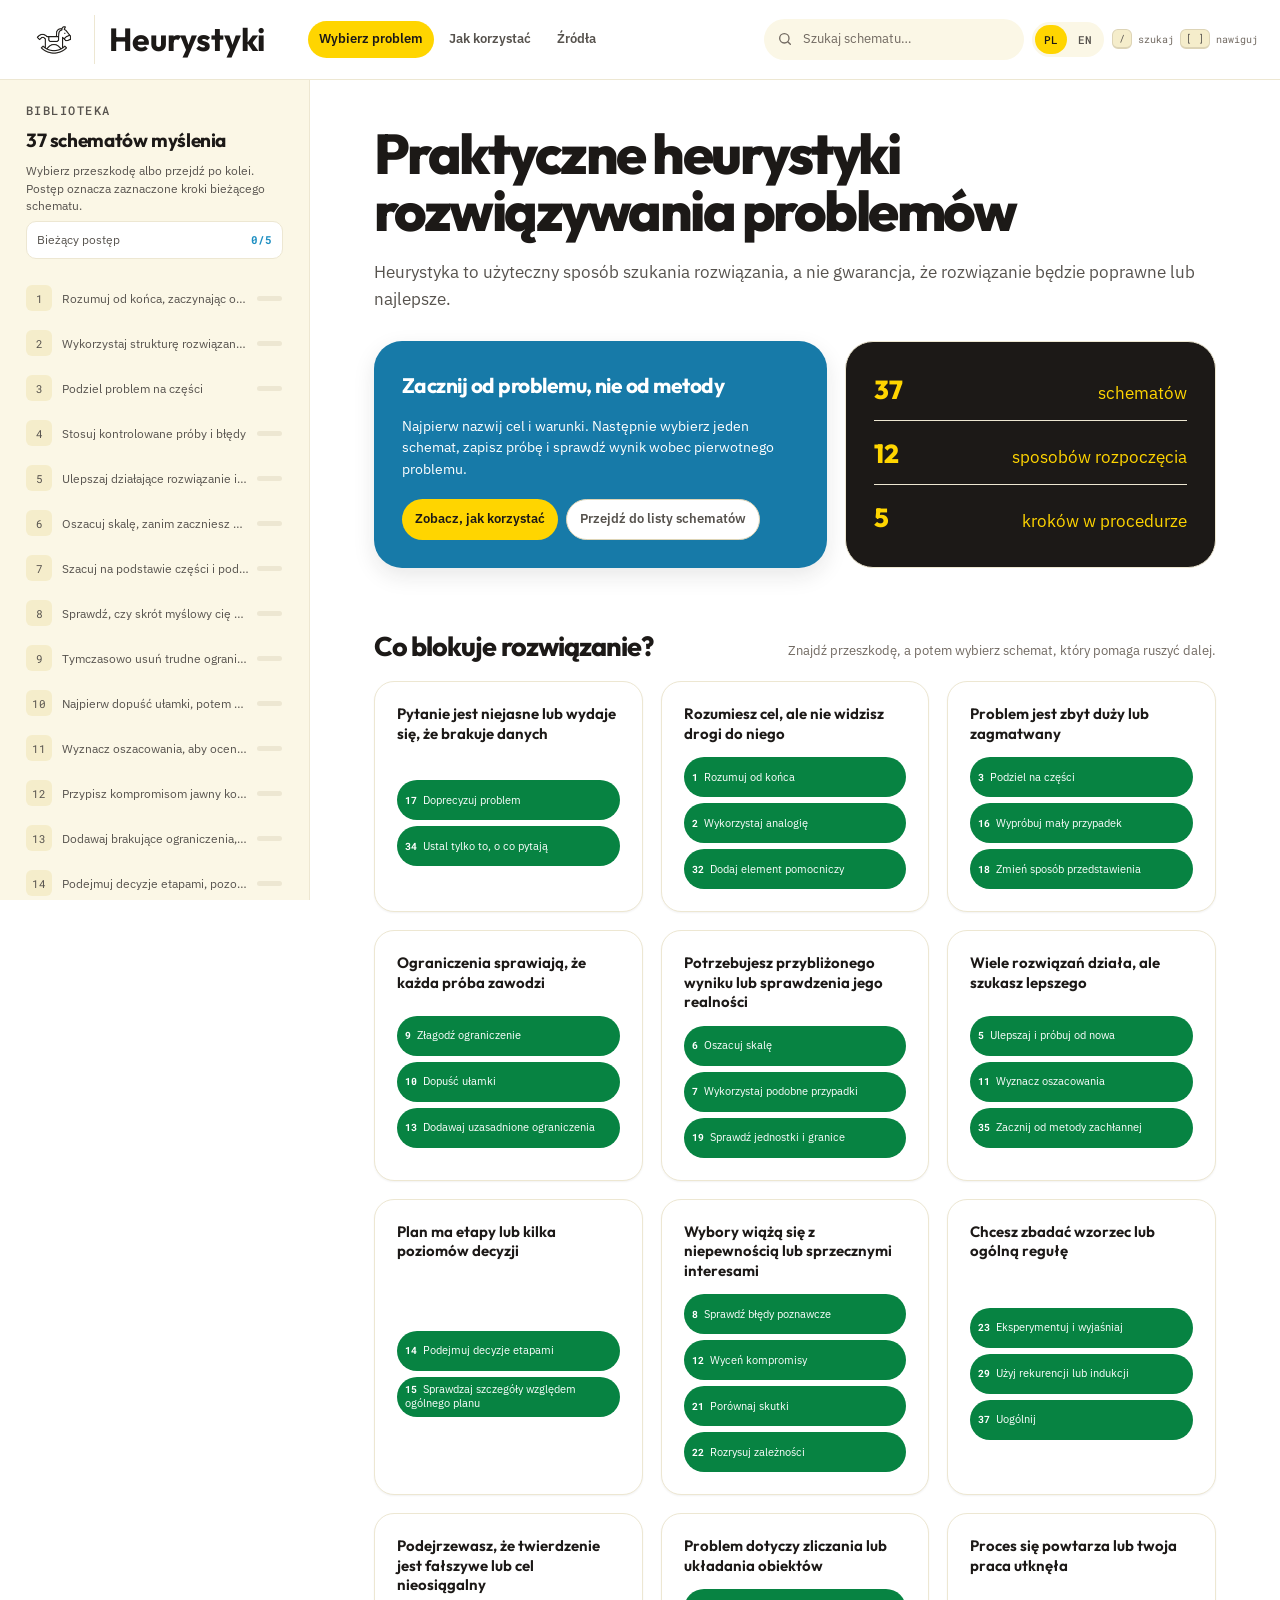
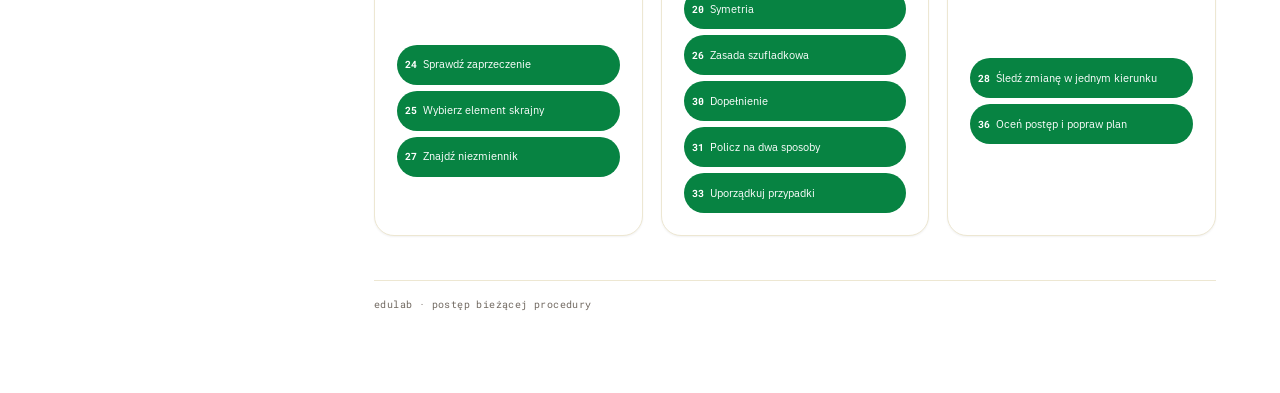
==== index.html @ 5f543a8b "style: adopt AA-contrast edulab tokens Darker chip/panel fills (--blue/green/red-soft), --green-600 " ====
<!doctype html>
<html lang="pl">
<head>
<meta charset="utf-8">
<meta name="viewport" content="width=device-width, initial-scale=1">
<meta name="description" content="Praktyczny przewodnik po heurystykach rozwiązywania problemów.">
<title>Heurystyki | edulab</title>
<style>
/* ─── Edulab tokens ─── */
@import url('https://fonts.googleapis.com/css2?family=Outfit:wght@400;500;600;700;800&family=IBM+Plex+Sans:wght@400;500;600;700&family=Roboto+Mono:wght@400;500&display=swap');
:root {
  --font-display: 'Outfit', 'IBM Plex Sans', system-ui, sans-serif;
  --font-sans: 'IBM Plex Sans', system-ui, -apple-system, sans-serif;
  --font-mono: 'Roboto Mono', ui-monospace, 'SF Mono', Menlo, monospace;
  --paper: #FFFFFF;
  --paper-2: #FBF7E6;
  --paper-3: #F5EDCB;
  --surface: #FFFFFF;
  --ink: #1C1917;
  --ink-2: #57534E;
  --ink-3: #716961;
  --line: #EDE7D2;
  --line-2: #DDD4B6;
  --yellow: #FFD500;
  --yellow-600: #F0C800;
  --yellow-soft: #FFD500;
  --yellow-ink: #1C1917;
  --blue: #1E8FC2;
  --blue-600: #177AA8;
  --blue-soft: #177AA8;
  --blue-line: #1E8FC2;
  --blue-ink: #FFFFFF;
  --green: #00A651;
  --green-600: #078342;
  --green-soft: #078342;
  --green-ink: #FFFFFF;
  --red: #E5322D;
  --red-soft: #C92823;
  --red-line: #E5322D;
  --red-ink: #FFFFFF;
  --yellow-line: #FFD500;
  --link: #1E8FC2;
  --overlay: rgba(28, 25, 23, .36);
  --shadow-sm: 0 1px 2px rgba(33, 30, 26, .06);
  --shadow-md: 0 8px 22px rgba(33, 30, 26, .10);
  --shadow-lg: 0 18px 46px rgba(33, 30, 26, .16);
  --focus-ring: 0 0 0 2px var(--paper), 0 0 0 5px var(--ink);
  --r-xs: 6px;
  --r-sm: 10px;
  --r-md: 14px;
  --r-lg: 20px;
  --r-xl: 28px;
  --r-pill: 999px;
  --header-h: 80px;
  --brand-title-size: 32px;
  --stats-label-size: 17px;
  --scheme-pill-width: max-content;
  --scheme-pill-height: auto;
  --side-w: 310px;
  --reader-text-size: 17px;
  --example-title-size: 19px;
}

/* ─── Base ─── */
*, *::before, *::after { box-sizing: border-box; }
html { min-width: 0; background: var(--paper); }
body { margin: 0; min-width: 0; min-height: 100vh; background: var(--paper); color: var(--ink); font-family: var(--font-sans); line-height: 1.55; }
button, input, textarea { font: inherit; }
button { color: inherit; }
button:focus-visible, a:focus-visible, input:focus-visible, textarea:focus-visible { outline: none; box-shadow: var(--focus-ring); }
a { color: var(--link); text-decoration-thickness: 1px; text-underline-offset: 3px; }
h1, h2, h3, h4, p { margin: 0; }
code { font-family: var(--font-mono); font-size: .9em; background: var(--paper-3); padding: .1em .32em; border-radius: var(--r-xs); }
[hidden] { display: none !important; }
.sr-only { position: absolute; width: 1px; height: 1px; padding: 0; margin: -1px; overflow: hidden; clip: rect(0,0,0,0); white-space: nowrap; border: 0; }
.kicker { color: var(--ink-3); font-family: var(--font-mono); font-size: 11px; font-weight: 500; letter-spacing: .12em; text-transform: uppercase; }
.eyebrow { color: var(--link); font-family: var(--font-mono); font-size: 11px; font-weight: 500; letter-spacing: .12em; text-transform: uppercase; }
.muted { color: var(--ink-3); }

/* ─── Header ─── */
.app-header { position: sticky; top: 0; z-index: 30; display: flex; align-items: center; gap: 16px; height: var(--header-h); padding: 0 22px; background: rgba(255, 255, 255, .85); backdrop-filter: blur(12px); -webkit-backdrop-filter: blur(12px); border-bottom: 1px solid var(--line); }
.brand { display: flex; align-items: center; min-width: 270px; }
.edu-logo { display: block; width: 64px; height: 64px; margin-right: -6px; object-fit: contain; }
.brand-app-name { margin-left: 14px; padding-left: 14px; border-left: 1px solid var(--line); color: var(--ink); font-family: var(--font-display); font-size: var(--brand-title-size); font-weight: 700; white-space: nowrap; }
.header-nav { display: flex; align-items: center; gap: 4px; }
.header-nav button, .icon-btn { border: 0; border-radius: var(--r-pill); background: transparent; color: var(--ink-2); cursor: pointer; }
.header-nav button { padding: 8px 11px; font-size: 13px; font-weight: 600; }
.header-nav button:hover { background: var(--paper-2); color: var(--ink); }
.header-nav button[aria-current="page"] { background: var(--yellow); color: var(--yellow-ink); }
.header-tools { display: flex; align-items: center; gap: 8px; margin-left: auto; min-width: 0; }
.search { display: flex; align-items: center; gap: 8px; min-width: 148px; width: min(27vw, 260px); padding: 8px 12px; background: var(--paper-2); border: 1px solid transparent; border-radius: var(--r-pill); }
.search:focus-within { border-color: var(--line-2); box-shadow: var(--focus-ring); }
.search svg { flex: none; width: 16px; height: 16px; color: var(--ink-3); }
.search input { min-width: 0; width: 100%; border: 0; outline: 0; background: transparent; color: var(--ink); font-size: 13px; }
.search input::placeholder { color: var(--ink-3); }
.lang-toggle { display: inline-flex; gap: 2px; padding: 3px; background: var(--paper-2); border-radius: var(--r-pill); }
.lang-toggle button { padding: 6px 9px; border: 0; border-radius: var(--r-pill); background: transparent; color: var(--ink-2); cursor: pointer; font-family: var(--font-mono); font-size: 11px; font-weight: 500; }
.lang-toggle button[aria-pressed="true"] { background: var(--yellow); color: var(--yellow-ink); }
.menu-btn { display: none; width: 36px; height: 36px; border: 0; border-radius: var(--r-pill); background: var(--paper-2); cursor: pointer; }
.menu-btn svg { width: 19px; height: 19px; }
.keyboard-hints { display: flex; align-items: center; gap: 6px; color: var(--ink-3); font-family: var(--font-mono); font-size: 10px; white-space: nowrap; }
.key { display: inline-grid; place-items: center; min-width: 20px; height: 20px; padding: 0 5px; background: var(--paper-3); border: 1px solid var(--line-2); border-bottom-width: 2px; border-radius: var(--r-xs); color: var(--ink-2); font-size: 10px; }

/* ─── Workspace ─── */
.workspace { display: grid; grid-template-columns: var(--side-w) minmax(0, 1fr); min-height: calc(100vh - var(--header-h)); }
.sidebar { position: sticky; top: var(--header-h); height: calc(100vh - var(--header-h)); overflow: auto; padding: 22px 16px 30px; background: var(--paper-2); border-right: 1px solid var(--line); }
.sidebar-head { display: grid; gap: 7px; padding: 0 10px 18px; }
.sidebar-head h2 { font-family: var(--font-display); font-size: 19px; font-weight: 700; letter-spacing: -.02em; }
.sidebar-head p { color: var(--ink-2); font-size: 12px; line-height: 1.42; }
.sidebar-progress { display: flex; align-items: center; justify-content: space-between; gap: 8px; padding: 9px 10px; background: var(--surface); border: 1px solid var(--line); border-radius: var(--r-sm); color: var(--ink-2); font-size: 12px; }
.sidebar-progress strong { color: var(--blue); font-family: var(--font-mono); font-size: 11px; }
.sidebar-nav { display: none; gap: 4px; margin: 0 0 17px; padding: 12px 10px; border: 1px solid var(--line); border-radius: var(--r-md); background: var(--surface); }
.sidebar-nav button { padding: 8px 9px; border: 0; border-radius: var(--r-sm); background: transparent; color: var(--ink-2); cursor: pointer; font-size: 13px; font-weight: 600; text-align: left; }
.sidebar-nav button:hover { background: var(--paper-2); color: var(--ink); }
.sidebar-nav button[aria-current="page"] { background: var(--yellow); color: var(--yellow-ink); }
.scheme-list { display: grid; gap: 3px; }
.scheme-link { display: grid; grid-template-columns: 28px minmax(0, 1fr) 26px; align-items: center; gap: 8px; width: 100%; padding: 7px 9px; border: 1px solid transparent; border-radius: var(--r-sm); background: transparent; cursor: pointer; text-align: left; }
.scheme-link:hover { background: var(--paper-3); }
.scheme-link[aria-current="true"] { background: var(--surface); border-color: var(--line-2); box-shadow: var(--shadow-sm); }
.scheme-number { display: grid; place-items: center; width: 26px; height: 26px; border-radius: var(--r-xs); background: var(--paper-3); color: var(--ink-2); font-family: var(--font-mono); font-size: 11px; }
.scheme-link[aria-current="true"] .scheme-number { background: var(--yellow); color: var(--yellow-ink); }
.scheme-name { min-width: 0; overflow: hidden; color: var(--ink-2); font-size: 12px; line-height: 1.25; text-overflow: ellipsis; white-space: nowrap; }
.scheme-link[aria-current="true"] .scheme-name { color: var(--ink); font-weight: 600; }
.scheme-meter { width: 25px; height: 5px; overflow: hidden; border-radius: var(--r-pill); background: var(--line); }
.scheme-meter i { display: block; height: 100%; border-radius: inherit; background: var(--green); }
.sidebar-empty { padding: 24px 12px; border: 1px dashed var(--line-2); border-radius: var(--r-md); color: var(--ink-3); font-size: 13px; text-align: center; }
.scrim { display: none; }

/* ─── Main panel ─── */
.main { min-width: 0; overflow: hidden; }
.main-inner { width: 100%; margin: 0; padding: 46px clamp(22px, 5vw, 68px) 80px; }
.content-intro { display: grid; gap: 20px; max-width: none; }
.content-intro h1 { font-family: var(--font-display); font-size: clamp(31px, 4.4vw, 56px); font-weight: 800; letter-spacing: -.045em; line-height: 1.01; }
.content-intro .lead { max-width: none; color: var(--ink-2); font-size: 17px; line-height: 1.58; }
.home-banner { display: grid; grid-template-columns: minmax(0, 1.1fr) minmax(250px, .9fr); gap: 18px; margin-top: 28px; }
.home-callout { display: grid; gap: 14px; padding: 28px; background: var(--blue-soft); color: var(--blue-ink); border: 0; border-radius: var(--r-xl); box-shadow: var(--shadow-md); }
.home-callout h2, .chooser-heading h2 { font-family: var(--font-display); font-size: 21px; font-weight: 700; letter-spacing: -.025em; }
.home-callout h2, .home-callout p { color: inherit; }
.home-callout p { font-size: 14px; }
.home-actions { display: flex; flex-wrap: wrap; gap: 8px; margin-top: 4px; }
.primary-btn, .secondary-btn { padding: 9px 13px; border-radius: var(--r-pill); cursor: pointer; font-size: 13px; font-weight: 600; }
.primary-btn { border: 0; background: var(--yellow); color: var(--yellow-ink); }
.secondary-btn { border: 1px solid var(--line-2); background: var(--surface); color: var(--ink-2); }
.primary-btn:hover { background: var(--yellow-600); }
.secondary-btn:hover { background: var(--paper-2); }
.home-stats { display: grid; align-content: center; gap: 13px; padding: 28px; background: var(--ink); color: var(--yellow); border: 1px solid var(--line); border-radius: var(--r-xl); }
.stat-row { display: flex; align-items: baseline; justify-content: space-between; gap: 12px; padding-bottom: 10px; border-bottom: 1px solid var(--line); }
.stat-row:last-child { padding-bottom: 0; border-bottom: 0; }
.stat-row strong { font-family: var(--font-display); font-size: 26px; font-weight: 800; }
.stat-row span { color: inherit; font-size: var(--stats-label-size); text-align: right; }
.section-block { margin-top: 64px; }
.section-head { display: flex; align-items: end; justify-content: space-between; gap: 15px; margin-bottom: 20px; }
.section-head h2 { font-family: var(--font-display); font-size: 27px; font-weight: 750; letter-spacing: -.035em; line-height: 1.1; }
.section-head p { color: var(--ink-3); font-size: 13px; }

/* ─── Chooser ─── */
.chooser-grid { display: grid; grid-template-columns: repeat(3, minmax(0, 1fr)); gap: 18px; }
.obstacle-card { display: grid; gap: 14px; min-width: 0; padding: 22px; background: var(--surface); border: 1px solid var(--line); border-radius: var(--r-lg); box-shadow: var(--shadow-sm); }
.obstacle-card:hover { border-color: var(--line-2); box-shadow: var(--shadow-md); }
.obstacle-card h3 { color: var(--ink); font-family: var(--font-display); font-size: 15px; font-weight: 650; line-height: 1.3; }
.recommendations { display: grid; grid-template-columns: minmax(0, 1fr); min-width: 0; align-content: start; gap: 6px; }
.recommendation { width: var(--scheme-pill-width); max-width: 100%; height: var(--scheme-pill-height); min-width: 0; padding: 6px 8px; border: 0; border-radius: var(--r-pill); background: var(--green-soft); color: var(--green-ink); cursor: pointer; font-size: 11px; line-height: 1.25; text-align: left; }
.chooser-grid[data-pill-sizing] .recommendation { width: max-content; max-width: none; height: auto; white-space: nowrap; }
.recommendation:hover { background: var(--green-600); color: var(--green-ink); }
.recommendation b { font-family: var(--font-mono); font-size: 10px; }

/* ─── Scheme reader ─── */
.reader-back { display: inline-flex; align-items: center; gap: 6px; padding: 0; border: 0; background: transparent; color: var(--link); cursor: pointer; font-size: 13px; font-weight: 600; }
.reader-back svg { width: 15px; height: 15px; }
.reader-header { display: grid; gap: 14px; max-width: none; margin-top: 24px; }
.reader-header h1 { font-family: var(--font-display); font-size: clamp(29px, 4vw, 47px); font-weight: 800; letter-spacing: -.045em; line-height: 1.03; }
.reader-header .description { max-width: none; color: var(--ink-2); font-size: var(--reader-text-size); line-height: 1.6; }
.scheme-example { display: grid; gap: 12px; margin-top: 24px; padding: 24px; border: 1px solid var(--line); border-radius: var(--r-lg); background: var(--paper-2); }
.scheme-example h2 { font-family: var(--font-display); font-size: var(--example-title-size); }
.scheme-example p { color: var(--ink-2); font-size: var(--reader-text-size); line-height: 1.6; }
.reader-meta { display: flex; flex-wrap: wrap; gap: 7px; margin-top: 3px; }
.meta-chip { padding: 5px 9px; border-radius: var(--r-pill); background: var(--paper-2); color: var(--ink-2); font-family: var(--font-mono); font-size: 10px; letter-spacing: .04em; }
.reader-grid { display: grid; grid-template-columns: minmax(0, 1.25fr) minmax(250px, .75fr); gap: 24px; align-items: start; margin-top: 36px; }
.card { min-width: 0; padding: 28px; background: var(--surface); border: 1px solid var(--line); border-radius: var(--r-xl); box-shadow: var(--shadow-md); }
.card-heading { display: flex; align-items: center; justify-content: space-between; gap: 12px; margin-bottom: 17px; }
.card-heading h2 { font-family: var(--font-display); font-size: 20px; font-weight: 700; letter-spacing: -.025em; }
.progress-count { color: var(--green); font-family: var(--font-mono); font-size: 11px; font-weight: 500; white-space: nowrap; }
.progress-track { height: 7px; margin: -6px 0 20px; overflow: hidden; border-radius: var(--r-pill); background: var(--paper-3); }
.progress-track i { display: block; width: 0; height: 100%; border-radius: inherit; background: var(--green); transition: width .2s ease; }
.procedure-list { display: grid; gap: 9px; margin: 0; padding: 0; list-style: none; counter-reset: procedure; }
.procedure-item { display: grid; grid-template-columns: 31px minmax(0, 1fr); gap: 9px; align-items: start; padding: 10px 11px; border-radius: var(--r-sm); background: var(--paper-2); }
.procedure-item::before { counter-increment: procedure; content: counter(procedure); display: grid; place-items: center; width: 27px; height: 27px; border-radius: var(--r-pill); background: var(--paper-3); color: var(--ink-2); font-family: var(--font-mono); font-size: 11px; }
.procedure-item:has(input:checked) { background: var(--green-soft); color: var(--green-ink); }
.procedure-item:has(input:checked)::before { background: var(--green); color: var(--green-ink); }
.step-label { display: grid; grid-template-columns: 19px minmax(0, 1fr); gap: 8px; align-items: start; color: var(--ink); font-size: 14px; line-height: 1.45; cursor: pointer; }
.procedure-item:has(input:checked) .step-label { color: inherit; }
.step-label input { width: 16px; height: 16px; margin: 2px 0 0; accent-color: var(--green); }
.reader-side { display: grid; gap: 13px; align-content: start; }
.reader-side .card { padding: 24px; }
.card-label { margin-bottom: 8px; color: var(--ink-3); font-family: var(--font-mono); font-size: 10px; font-weight: 500; letter-spacing: .13em; text-transform: uppercase; }
.side-text { color: var(--ink-2); font-size: 14px; line-height: 1.55; }
.caution { background: var(--yellow-soft); border: 0; color: var(--yellow-ink); }
.caution .card-label, .caution .side-text { color: inherit; }
.sources-text { color: var(--ink-2); font-size: 13px; line-height: 1.55; }
.notes-card { display: grid; gap: 9px; margin-top: 20px; }
.notes-card textarea { width: 100%; min-height: 124px; resize: vertical; padding: 12px 13px; border: 1px solid var(--line-2); border-radius: var(--r-sm); background: var(--paper); color: var(--ink); font-size: 14px; line-height: 1.5; }
.notes-card textarea::placeholder { color: var(--ink-3); }
.notes-footer { display: flex; align-items: center; justify-content: space-between; gap: 9px; flex-wrap: wrap; color: var(--ink-3); font-size: 11px; }
.notes-actions { display: flex; flex-wrap: wrap; gap: 7px; }
.notes-actions button { padding: 6px 9px; border: 1px solid var(--line-2); border-radius: var(--r-pill); background: var(--surface); color: var(--ink-2); cursor: pointer; font-size: 11px; font-weight: 600; }
.notes-actions button:hover { background: var(--paper-2); }

/* ─── Long-form guide and sources ─── */
.longform { max-width: none; }
.longform > h1 { font-family: var(--font-display); font-size: clamp(31px, 4.2vw, 50px); font-weight: 800; letter-spacing: -.045em; line-height: 1.04; }
.longform > .lede { max-width: none; margin-top: 16px; color: var(--ink-2); font-size: 16px; line-height: 1.6; }
.markdown-block { margin-top: 28px; }
.markdown-block h2 { margin: 42px 0 13px; font-family: var(--font-display); font-size: 28px; font-weight: 750; letter-spacing: -.035em; line-height: 1.12; }
.markdown-block h3 { margin: 25px 0 9px; color: var(--ink); font-family: var(--font-display); font-size: 19px; font-weight: 700; line-height: 1.2; }
.markdown-block p { margin: 0 0 12px; color: var(--ink-2); font-size: 15px; line-height: 1.65; }
.markdown-block ul, .markdown-block ol { margin: 8px 0 17px; padding-left: 24px; color: var(--ink-2); }
.markdown-block li { margin: 5px 0; padding-left: 3px; font-size: 15px; line-height: 1.58; }
.markdown-block strong { color: var(--ink); }
.markdown-block table { width: 100%; margin: 16px 0 22px; border-collapse: separate; border-spacing: 0; overflow: hidden; border: 1px solid var(--line); border-radius: var(--r-md); font-size: 13px; }
.markdown-block th, .markdown-block td { padding: 11px 13px; border-bottom: 1px solid var(--line); vertical-align: top; text-align: left; }
.markdown-block th { background: var(--paper-2); color: var(--ink); font-family: var(--font-display); font-size: 12px; font-weight: 700; }
.markdown-block tr:last-child td { border-bottom: 0; }
.markdown-block td { color: var(--ink-2); }
.markdown-block blockquote { margin: 18px 0; padding: 16px 20px; border: 0; border-radius: var(--r-md); background: var(--yellow-soft); color: var(--yellow-ink); }
.markdown-block blockquote p, .markdown-block blockquote strong { color: inherit; }
.source-review { padding-bottom: 12px; }
.source-review > h3 { scroll-margin-top: calc(var(--header-h) + 18px); padding-top: 8px; }
.source-review .source-anchor { display: block; height: 0; scroll-margin-top: calc(var(--header-h) + 18px); }
.verification { margin-top: 40px; padding: 18px; background: var(--paper-2); border: 1px solid var(--line); border-radius: var(--r-lg); }
.verification summary { cursor: pointer; color: var(--ink); font-family: var(--font-display); font-weight: 700; }
.verification-results { display: grid; gap: 7px; margin-top: 14px; }
.verification-results li { display: flex; gap: 8px; color: var(--ink-2); font-size: 12px; line-height: 1.4; }
.verification-results .pass { color: var(--green); }
.verification-results .fail { color: var(--red); }
.verify-btn { margin-top: 13px; padding: 7px 11px; border: 1px solid var(--line-2); border-radius: var(--r-pill); background: var(--surface); cursor: pointer; font-size: 12px; font-weight: 600; }
.storage-warning { margin: 12px 0 0; padding: 12px 14px; border: 0; border-radius: var(--r-md); background: var(--red-soft); color: var(--red-ink); font-size: 12px; line-height: 1.45; }
.footer-note { margin-top: 44px; padding-top: 16px; border-top: 1px solid var(--line); color: var(--ink-3); font-family: var(--font-mono); font-size: 10px; letter-spacing: .04em; }

/* ─── Responsive ─── */
@media (max-width: 1100px) {
  .keyboard-hints { display: none; }
  .chooser-grid { grid-template-columns: repeat(2, minmax(0, 1fr)); }
  .header-nav button { padding-inline: 8px; }
  .home-banner, .reader-grid { grid-template-columns: 1fr; }
  .reader-side { grid-template-columns: repeat(3, minmax(0, 1fr)); }
}
@media (max-width: 900px) {
  .header-nav { display: none; }
  .menu-btn { display: grid; place-items: center; }
  .workspace { display: block; }
  .sidebar { position: fixed; inset: var(--header-h) auto 0 0; z-index: 25; width: min(88vw, var(--side-w)); height: auto; transform: translateX(-105%); transition: transform .2s ease; box-shadow: var(--shadow-lg); }
  body[data-menu="open"] .sidebar { transform: translateX(0); }
  body[data-menu="open"] .scrim { display: block; position: fixed; inset: var(--header-h) 0 0; z-index: 20; background: var(--overlay); }
  .main-inner { padding-top: 32px; }
  .sidebar-nav { display: grid; }
}
@media (max-width: 768px) {
  .app-header { gap: 8px; padding: 0 12px; }
  :root { --header-h: 64px; }
  .brand { min-width: auto; }
  .edu-logo { width: 48px; height: 48px; }
  .brand-app-name { display: none; }
  .header-tools { gap: 5px; }
  .search { min-width: 0; width: min(42vw, 210px); padding: 7px 9px; }
  .search input { font-size: 12px; }
  .lang-toggle button { padding-inline: 7px; }
  .main-inner { padding: 28px 16px 60px; }
  .home-banner, .chooser-grid { grid-template-columns: 1fr; }
  .section-block { margin-top: 38px; }
  .section-head { display: grid; gap: 5px; }
  .content-intro h1, .reader-header h1, .longform > h1 { font-size: clamp(30px, 10vw, 42px); }
  .reader-side { grid-template-columns: 1fr; }
  .card { padding: 17px; }
  .markdown-block table { display: block; overflow-x: auto; }
  .markdown-block th, .markdown-block td { min-width: 180px; }
}
@media print {
  .app-header, .sidebar, .scrim, .notes-card, .verification { display: none !important; }
  .workspace { display: block; }
  .main-inner { width: 100%; padding: 0; }
}
@media (prefers-reduced-motion: reduce) {
  *, *::before, *::after {
    animation-duration: .001ms !important;
    animation-iteration-count: 1 !important;
    scroll-behavior: auto !important;
    transition-duration: .001ms !important;
  }
}
</style>
</head>
<body data-menu="closed">
<header class="app-header">
  <button class="menu-btn" id="menuBtn" aria-label="Otwórz menu" aria-expanded="false">
    <svg viewBox="0 0 24 24" fill="none" stroke="currentColor" stroke-width="2" stroke-linecap="round" aria-hidden="true"><path d="M4 7h16M4 12h16M4 17h16"></path></svg>
  </button>
  <div class="brand" aria-label="edulab">
    <img class="edu-logo" alt="edulab" src="[data-uri]">
    <span class="brand-app-name" data-ui="brandTitle">Heurystyki</span>
  </div>
  <nav class="header-nav" aria-label="Główna nawigacja" data-aria-label="headerNavLabel">
    <button id="homeBtn" type="button" data-nav="home" data-ui="navHome">Wybierz problem</button>
    <button id="guideBtn" type="button" data-nav="guide" data-ui="navGuide">Jak korzystać</button>
    <button id="sourcesBtn" type="button" data-nav="sources" data-ui="navSources">Źródła</button>
  </nav>
  <div class="header-tools">
    <label class="search" for="search" aria-label="Szukaj schematu" data-aria-label="searchLabel">
      <svg viewBox="0 0 24 24" fill="none" stroke="currentColor" stroke-width="2" stroke-linecap="round" aria-hidden="true"><circle cx="11" cy="11" r="7"></circle><path d="m20 20-3.5-3.5"></path></svg>
      <input id="search" type="search" autocomplete="off" spellcheck="false" data-ui-placeholder="searchPlaceholder" placeholder="Szukaj schematu…" aria-label="Szukaj schematu" data-aria-label="searchLabel">
    </label>
    <div class="lang-toggle" aria-label="Język" data-aria-label="languageLabel">
      <button type="button" data-lang-choice="pl" aria-pressed="true">PL</button>
      <button type="button" data-lang-choice="en" aria-pressed="false">EN</button>
    </div>
    <div class="keyboard-hints" aria-label="Skróty klawiaturowe" data-aria-label="keyboardLabel"><span class="key">/</span><span data-ui="hintSearch">szukaj</span><span class="key">[ ]</span><span data-ui="hintMove">nawiguj</span></div>
  </div>
</header>
<div class="workspace">
  <aside class="sidebar" id="sidebar" aria-label="Lista schematów" data-aria-label="sidebarLabel">
    <div class="sidebar-head">
      <p class="kicker" data-ui="sidebarKicker">Biblioteka</p>
      <h2 data-ui="sidebarTitle">37 schematów myślenia</h2>
      <p data-ui="sidebarText">Wybierz przeszkodę albo przejdź po kolei. Postęp oznacza zaznaczone kroki bieżącego schematu.</p>
      <div class="sidebar-progress"><span data-ui="sidebarProgressLabel">Bieżący postęp</span><strong id="sidebarProgress">0/5</strong></div>
      <div id="storageWarning" class="storage-warning" hidden role="status" data-ui="storageWarning">Zapisywanie jest niedostępne. Notatki i kroki pozostaną tylko w tej karcie.</div>
    </div>
    <nav class="sidebar-nav" aria-label="Widoki" data-aria-label="viewsLabel">
      <button type="button" data-nav="home" data-ui="navHome">Wybierz problem</button>
      <button type="button" data-nav="guide" data-ui="navGuide">Jak korzystać</button>
      <button type="button" data-nav="sources" data-ui="navSources">Źródła</button>
    </nav>
    <nav id="schemeList" class="scheme-list" aria-label="Schematy" data-aria-label="schemeListLabel"></nav>
    <p id="sidebarEmpty" class="sidebar-empty" hidden data-ui="searchEmpty">Brak schematów dla tego wyszukiwania.</p>
  </aside>
  <div class="scrim" id="scrim" aria-hidden="true"></div>
  <main id="main" class="main" data-view="home" data-scheme="" data-lang="pl" data-completed="0">
    <div id="mainInner" class="main-inner"></div>
  </main>
</div>
<div id="live" class="sr-only" aria-live="polite" aria-atomic="true"></div>
<script id="guide-data" type="application/json">{"en":"# Practical problem solving heuristics\n\nA heuristic is a useful way to look for a solution, not a guarantee that the solution is correct or best. This guide collects reusable schemes from the non-HTML documents in this folder. Each scheme explains when to use it and what to do next.\n\nThe procedures are plain-language adaptations, not quotations. Examples outside mathematics illustrate how a scheme might transfer; they are not claims that the sources tested it in those settings. Similar ideas are combined rather than repeated. Short source codes point to the document review at the end.\n\nThe expanded explanations are written for readers aged about 13–16. Each scheme includes an illustrative example created for this guide, not a quotation or a case study attributed to the source documents.\n\n## How to use this guide\n\nWrite down what you are trying to achieve, what you know, and which conditions a valid answer must satisfy. Choose one scheme that matches your obstacle. Record what you try and what it teaches you. Check the result against the original problem before accepting it.\n\nUse the schemes as a menu, not a checklist to complete in order. You may need to return to the framing, switch methods, or combine two approaches. A heuristic helps you discover an answer; a proof, an appropriate test, or a feasibility check establishes what you can claim about it.\n\n### Quick chooser\n\n| Your obstacle | Start with |\n|---|---|\n| The question is vague or seems to lack information | 17: Clarify the problem; 34: Find only what is asked |\n| You understand the goal but cannot see a route | 1: Work backward; 2: Analogy; 32: Add an intermediate object |\n| The problem is too large or tangled | 3: Break into parts; 16: Try a small instance; 18: Change representation |\n| Constraints make every attempt fail | 9: Relax a constraint; 10: Allow fractions; 13: Add justified restrictions |\n| You need a rough answer or a reality check | 6: Estimate the scale; 7: Use comparable cases; 19: Check units and limits |\n| Many answers work, but you want a better one | 5: Improve and restart; 11: Use bounds; 35: Try a greedy first pass |\n| The plan has stages or several decision levels | 14: Commit in stages; 15: Check the details against the big plan |\n| Options involve uncertainty or conflicting interests | 8: Check biases; 12: Price trade-offs; 21: Compare outcomes; 22: Map interactions |\n| You need to explore a pattern or general rule | 23: Experiment and explain; 29: Recurrence or induction; 37: Generalize |\n| You suspect a claim or target is impossible | 24: Test the opposite; 25: Use an extreme element; 27: Find an invariant |\n| The problem involves counting or arrangements | 20: Symmetry; 26: Pigeonholes; 30: Complement; 31: Count twice; 33: Systematic cases |\n| A process repeats, or your own work has stalled | 28: Track one-way change; 36: Review progress and revise the plan |\n\n## Schemes\n\n### 1. Work backward from the goal\n\n**Description:** Working backward starts with the exact result you want and asks which condition would make the previous moment possible. Continue toward something you already know or can do, then read the chain forward. A distant goal becomes smaller requirements and may reveal a missing step. This searches for a route, not a proof. A necessary condition must be present, but may still be insufficient, so check every forward link.\n\n**Example:** You must submit a science poster Friday. Uploading requires an exported file; that requires text and images to fit; layout requires a draft and sources; submission requires teacher feedback. Your first list had no feedback time, so schedule draft Tuesday, layout Wednesday, feedback Thursday, upload Friday. The backward chain exposed the gap; checking forward keeps a draft from being mistaken for the finished poster.\n\n**Useful for:** Planning, finding missing prerequisites, solving equations, and constructing proofs.\n\n**Procedure:**\n1. Describe the finished result precisely.\n2. Ask, \"What would be enough to make this happen?\"\n3. Repeat that question for each new requirement until you reach something already known or achievable.\n4. Reverse the chain and carry out the steps from the actual starting point.\n5. Check every forward step. A condition that is necessary for success may not be enough to produce it.\n\n**Watch out:** Backward reasoning can suggest a route without proving that the route works.\n\n**Sources:** [S1](#s1); [S4](#s4), section 2.2, the penultimate-step strategy, p. 27.\n\n### 2. Reuse the structure of a solved problem\n\n**Description:** An analogy is a comparison between situations that share important relationships. Instead of matching topics or copying an answer, identify what depends on what, what is limited, and what counts as success. Map those roles from a solved problem to the new one, then test differences that could break the match. The method can suggest a useful route when the subject feels unfamiliar, but surface resemblance alone is weak evidence. The relationships matter, not the decoration.\n\n**Example:** A board-game level requires keys before doors open. Use that structure to plan a group presentation: keys become sources, doors slides, and the final gate rehearsal. Several people can gather sources at once, so adjust the analogy instead of copying game moves. The map shows that a missing source blocks a slide, while parallel research saves time. The dependency pattern helped; the game’s theme did not.\n\n**Useful for:** Unfamiliar problems, design, troubleshooting, and learning a new subject.\n\n**Procedure:**\n1. List the main objects, relationships, constraints, and goal in the current problem.\n2. Find a solved problem with a similar structure.\n3. Map each important part of that problem to a part of this one.\n4. Adapt its solution method.\n5. Identify differences that could break the analogy and test them first.\n\n**Watch out:** Similar appearance is weak evidence. The relationships that made the earlier solution work must also apply here.\n\n**Sources:** [S1](#s1).\n\n### 3. Break the problem into parts\n\n**Description:** Break a large problem into smaller tasks with clear outputs, then combine those outputs and check the connections. Mark dependencies, meaning tasks that cannot start until another result exists. This reduces overload and makes work shareable, but it does not stop parts affecting one another: good pieces can clash when joined. The final check must still test the original goal and all constraints.\n\n**Example:** Planning a class film night feels like one huge job. Split it into permission and room, film choice, snacks, timing, and publicity. Permission comes before booking, and the film length sets the finish time. Two students choose snacks separately, but their lists exceed the budget, so the class combines them and removes one item. Dividing the work makes ownership clear; reconnecting the pieces catches the budget and timing conflicts.\n\n**Useful for:** Projects, complex calculations, system design, and multi-stage investigations.\n\n**Procedure:**\n1. Separate the problem into parts with clear outputs.\n2. Mark which parts depend on other parts.\n3. Solve an independent part or an important prerequisite first.\n4. Combine the partial results, including the work needed to connect them.\n5. Test the whole result against the original goal and constraints.\n\n**Watch out:** The parts may interact. Several good local solutions do not automatically make a good overall solution.\n\n**Sources:** [S1](#s1).\n\n### 4. Use controlled trial and error\n\n**Description:** Controlled trial and error means each attempt is a small experiment: choose a plausible candidate, predict an outcome, test it safely, and record what the result teaches you. Change one relevant feature when possible, so you can connect cause and effect. A failed attempt is useful when it rules out an option; repeating random guesses is not. Use this only where the cost and risk are limited.\n\n**Example:** Your team predicts that folded strips will strengthen a paper bridge. Build the same 20-centimeter bridge with three strips, then five, changing only their number. Add identical books one by one until each version collapses: three strips hold four books, while five hold eight. Capacity is the measured outcome, not a guess. The second test supports using more strips, but it does not prove that every bridge needs five.\n\n**Useful for:** Troubleshooting, prototypes, and small searches where tests are cheap and safe.\n\n**Procedure:**\n1. Define a clear test for success.\n2. Choose a plausible candidate and predict what should happen.\n3. Test it with limited cost and risk.\n4. Record what worked, what failed, and what the failure rules out.\n5. Change one relevant feature when possible, then test again. Stop repeating attempts that teach you nothing.\n\n**Watch out:** Unrecorded changes make it hard to know what caused an improvement. Do not experiment on an irreversible or dangerous system without safeguards.\n\n**Sources:** [S1](#s1).\n\n### 5. Improve a workable solution and escape dead ends\n\n**Description:** Start with any solution that meets the hard requirements, then improve it through nearby changes, such as swapping two items. Keep changes that improve the chosen score. If small changes stop helping, you may be at a local optimum, meaning nothing nearby is better, so save the best version and restart or make a larger change. This search can find a better answer without proving it is the best possible one.\n\n**Example:** Your group has a valid study schedule for five subjects, but three tests land on one evening. Swapping two blocks improves the score by giving each test review time. After three swaps, nearby versions are worse. Save it and rebuild from another subject order. The second plan spreads review sessions around the fixed tests; deadlines and subjects stay fixed. One score prevents choosing a prettier but weaker plan.\n\n**Useful for:** Schedules, layouts, routes, resource allocation, and designs with many possible answers.\n\n**Procedure:**\n1. Define what makes one valid solution better than another.\n2. Build a feasible starting solution.\n3. Try nearby changes and keep useful improvements.\n4. When progress stops, keep a copy of the best solution and try a restart or a larger change.\n5. Compare the best candidates using the same criteria and stop at a stated time or quality limit.\n\n**Watch out:** Being better than all nearby alternatives does not mean being best overall. Preserve hard constraints while searching.\n\n**Sources:** [S1](#s1), \"Improvement heuristics\" and \"Meta-heuristic methods\"; [S3](#s3), sections 7.2 and 8.2. This is a manual adaptation, not a full specification of those algorithms.\n\n### 6. Estimate the scale before calculating precisely\n\n**Description:** An order-of-magnitude estimate asks roughly how large a result is before you spend time on exact arithmetic. Round uncertain inputs, keep units, state assumptions, and use a low and high case to create a range. This catches a misplaced zero or an unrealistic plan early. It is a reality check, not an exact answer, guarantee, or fixed price; use a rigorous calculation when the decision needs one.\n\n**Example:** Your class wants to raise 100 euros by selling snacks. A quick estimate uses 20 students, 3 items each, and 2 euros per item: 20 × 3 × 2 = 120 euros. If some sell only 2 and others sell 4, a rough range is 80 to 160 euros. The range shows the target is plausible, while exact costs and unsold snacks still need checking.\n\n**Useful for:** Early planning, quick feasibility checks, and catching implausible calculations.\n\n**Procedure:**\n1. State the quantity and its unit.\n2. Break it into quantities that are easier to estimate.\n3. Choose rounded values and write down the assumptions behind them.\n4. Combine the values, checking that the units make sense.\n5. Change uncertain inputs to plausible low and high values. Report an approximate range rather than invented precision.\n\n**Watch out:** An estimate is not an exact result, a guarantee, or a fixed-price commitment. Use a more rigorous method when the decision requires one.\n\n**Sources:** [S1](#s1), \"What is Estimation?\" and \"Improving Estimation Accuracy.\"\n\n### 7. Estimate from parts and comparable cases\n\n**Description:** Estimate a task in two ways. First split it into non-overlapping pieces and use a comparable rate, such as minutes per edited clip. Add shared work like coordination and uploading. Then compare the total with a similar whole task. A mismatch is a clue to investigate, not an error to hide. Remember that effort, the amount of work, differs from elapsed time, the calendar time from start to finish, when people work in parallel.\n\n**Example:** A class podcast has four interviews. Earlier edits averaged 15 minutes each, so editing is about 4 × 15 = 60 minutes. Add 30 minutes for the shared introduction and upload: 90 minutes of effort. Two students can edit in parallel, so elapsed time may be closer to 60 minutes. If the last whole podcast took 2 hours, compare the difference and update the rate after this episode.\n\n**Useful for:** Effort, capacity, quantity, and cost estimates where relevant past data exist.\n\n**Procedure:**\n1. Divide the work into non-overlapping pieces.\n2. Estimate each piece using comparable completed work or a relevant rate, such as time per unit.\n3. Include coordination, integration, and other work that does not belong to a single piece.\n4. Compare the total with the result for a similar whole task. Investigate large differences.\n5. After completion, compare estimate with outcome and update the assumptions for next time.\n\n**Watch out:** Effort and elapsed time are different. Parallel work, dependencies, and shared risks affect the total; unfamiliar work may not fit historical rates.\n\n**Sources:** [S1](#s1), \"Improving Estimation Accuracy\" and \"Business.\"\n\n### 8. Check whether a mental shortcut is misleading you\n\n**Description:** Treat your first judgment as a hypothesis, not a verdict. Availability is the pull of an example that is easy to remember; representativeness is judging by resemblance; anchoring is being pulled toward the first number. Ask which shortcut is operating, seek comparable data and evidence against your first idea, then make a second estimate by another route. Compare both and state what remains uncertain.\n\n**Example:** After two late buses, you predict half of your next ten trips will be late. The vivid delays make risk feel larger. Ten earlier trips include two late ones, so 20 percent fits that small sample better than 50. Weather could change the result, so keep uncertainty instead of declaring buses reliable. The check corrected an impression without proving the future.\n\n**Useful for:** Uncertain judgments, interpreting evidence, and reviewing estimates.\n\n**Procedure:**\n1. Write down your first answer and why it feels plausible.\n2. Ask whether it mainly comes from a recent or memorable example, a resemblance, or an initial number.\n3. Seek relevant data and comparable cases, including evidence against your first answer.\n4. Make a second estimate or explanation by a different route, without simply adjusting the first.\n5. Compare the results and state what remains uncertain.\n\n**Watch out:** Availability, representativeness, and anchoring describe possible judgment shortcuts, not reliable procedures for establishing truth.\n\n**Sources:** [S1](#s1), \"Examples of Common Heuristics\" and \"Limitations.\"\n\n### 9. Temporarily remove a difficult constraint\n\n**Description:** Constraint relaxation means temporarily solving an easier version of the same problem by removing or weakening one rule. Keep the goal, inspect what the relaxed answer violates, and restore the original rules before delivering anything. This can reveal a hidden bottleneck or a useful bound. It is a model for thinking, not permission to ignore real safety, legal, or accessibility requirements.\n\n**Example:** Your group must finish a video, but everyone must attend every work session. Temporarily remove that rule in a planning sheet: two pairs edit scenes, then meet for a 20-minute recording. This reveals shared editing as the bottleneck. Restore the original rule and redesign around one longer session with everyone present; the relaxed version was only a clue. If a teacher changes requirements, record that separately. Safety and permissions were never relaxed.\n\n**Useful for:** Overconstrained plans, allocation, scheduling, and optimization.\n\n**Procedure:**\n1. List the original constraints, separating actual requirements from assumptions or conventions.\n2. Choose one difficult constraint and explicitly remove or weaken it in a working model.\n3. Solve that version while keeping the original goal unchanged.\n4. Inspect which original constraints the result violates.\n5. Restore them one at a time, adapting the solution or using the result only as a bound or clue.\n\n**Watch out:** A relaxed solution may be impossible in the real problem. Relax safety requirements only in a model, never by silently dropping them from the delivered result.\n\n**Sources:** [S2](#s2), \"Constraint Relaxation.\"\n\n### 10. Allow fractions first, then restore whole choices\n\n**Description:** Continuous relaxation temporarily lets whole or yes/no choices take fractional values, while keeping the other limits and goal. The easier calculation can show which choices matter and give a bound or target. Fractions are only clues: rounding may break capacity, budget, or exact totals, and a nearby whole-number solution may not exist. Finish by testing actual whole choices against every original rule.\n\n**Example:** With 6 hours, booths A, B, C need 4, 3, 2 hours and earn 8, 6, 3 points; each is all-or-nothing. Keeping 0 ≤ A, B, C ≤ 1, relaxation chooses A = 1 and B = 2/3: 6 hours, 12 points. Rounding B up needs 7 hours and fails. Whole choices give A + C: 6 hours, 11 points, valid.\n\n**Useful for:** Selecting items, assigning resources, and planning quantities that must eventually be whole numbers.\n\n**Procedure:**\n1. Identify the whole-number or yes/no decisions.\n2. Allow fractions within the same limits, preserving the other constraints and the objective.\n3. Solve the relaxed version.\n4. Search for feasible whole-number choices using the result as guidance.\n5. Recheck every original constraint and compare the final value with the relaxed bound.\n\n**Watch out:** Rounding can violate a budget, capacity, or exact total. A nearby integer solution may not exist, and the best valid solution may be far away.\n\n**Sources:** [S2](#s2), \"Continuous Relaxation\" and \"Linear (LP) Relaxation.\"\n\n### 11. Use bounds to judge how much improvement is possible\n\n**Description:** A bound is a limit that the true answer cannot cross. When seeking the smallest result, a relaxed problem can give a lower bound and a valid solution an upper bound; when seeking the largest, reverse them. If the two values match, you have proved the answer is best possible. If they differ, the gap tells you how much uncertainty remains. The bound must be justified, not guessed from an approximate calculation.\n\n**Example:** Find the shortest route between three school stops. Ignoring one difficult rule, the relaxed problem’s shortest route is 8 minutes, so no route obeying every rule can be shorter. A valid route takes 10 minutes. The best is between 8 and 10, leaving a 2-minute gap; do not claim 8 is achievable. If a valid 8-minute route appears, matching bounds prove optimality.\n\n**Useful for:** Optimization, feasibility checks, and deciding whether further search is worthwhile.\n\n**Procedure:**\n1. State whether you are minimizing something, such as distance, or maximizing it, such as output.\n2. Obtain a proven bound, for example by solving a valid constraint relaxation to optimality.\n3. Find a solution satisfying all original constraints and measure its value.\n4. For minimization, the relaxed optimum is a lower bound and the feasible value is an upper bound. For maximization, reverse those roles.\n5. Compare the gap. If both values agree, you have established optimality; otherwise report the remaining gap honestly.\n\n**Watch out:** An arbitrary approximate solution to the relaxed problem is not automatically a certified bound. Changing the objective requires a separate justification of the bound.\n\n**Sources:** [S2](#s2), \"Mathematical problem relaxation\" and \"Concluding Remarks.\"\n\n### 12. Put an explicit cost on a trade-off\n\n**Description:** A trade-off appears when improving one preference worsens another. Separate hard constraints, which may not be broken, from soft targets that can be exchanged. Give each soft violation a measurable penalty and weight, combine those costs with the normal score, and see how changing weights changes the choice. The numbers organize a decision; arbitrary penalties do not prove that the result is mathematically best.\n\n**Example:** Your team chooses a rehearsal time. Room and Friday upload are hard constraints. Attendance is soft: charge 5 points per absent member and 1 point per 15 minutes late. Plan A includes everyone but ends 45 minutes late, costing 3. Plan B ends on time but misses one member, costing 5. A wins under these weights. If attendance matters more, raise its penalty; it never excuses missing the room or deadline.\n\n**Useful for:** Balancing preferences in schedules, resource use, and designs.\n\n**Procedure:**\n1. Separate non-negotiable constraints from targets you are allowed to trade off.\n2. Define how to measure a target violation and assign it an explicit weight.\n3. Compare candidate solutions using the original score plus the weighted violation costs.\n4. Change the weights and see which choices change.\n5. Present the trade-offs and check all non-negotiable constraints before choosing.\n\n**Watch out:** A penalty is not permission to break a hard requirement. This is a practical penalty-model adaptation of the source's Lagrangian discussion, not a formal Lagrangian algorithm; arbitrary penalty scores do not certify optimization bounds.\n\n**Sources:** [S2](#s2), \"Lagrangian Relaxation.\"\n\n### 13. Add missing restrictions as failures reveal them\n\n**Description:** Add restrictions gradually when a candidate fails. A new restriction, sometimes called a cut, should describe the failure generally and exclude that invalid pattern while preserving every valid answer. Re-solve and repeat. This keeps a large model manageable, but a rule based only on taste can remove a legitimate solution. The process may end with a valid candidate or show that no candidate survives.\n\n**Example:** A simplified timetable lets one student attend two meetings at once. Add a rule: no student occupies overlapping sessions. A later candidate puts a recorder in a room without an outlet, though the assignment requires wall-powered equipment; require an outlet for every recording. Check each rule comes from the assignment, not personal taste. The cut removes invalid schedules while preserving valid ones; another solve gives a workable timetable.\n\n**Useful for:** Complex planning models, configuration, and searches with many constraints.\n\n**Procedure:**\n1. Solve a simplified version of the problem.\n2. Test the candidate against the original requirements.\n3. Identify why it fails and express that failure as a general restriction.\n4. Check that the restriction preserves every valid solution, then add it.\n5. Solve again until the candidate passes or the model shows that no candidate can work.\n\n**Watch out:** Do not forbid a merely unfamiliar answer. A valid restriction must follow from the original problem, not from your preferences.\n\n**Sources:** [S2](#s2), \"Cutting Plane Methods.\" This is the human-scale pattern behind the formal method.\n\n### 14. Commit in stages while keeping later choices flexible\n\n**Description:** This method means deciding a long plan one block at a time instead of fixing every detail immediately. Settle the first stage, sketch what comes later, and check that enough time, space, or materials remain. A block is a group of related decisions, while feasibility means the remaining work still fits the rules. If a later stage becomes impossible, change an earlier choice. Early choices can trap you, and the method does not guarantee the best plan.\n\n**Example:** For example, Maja has four hours for a school fair: setup, games, and cleanup. Decorations take 2.5 hours; later blocks need 1.25 hours and 1 hour, so 4.75 hours cannot fit. She backtracks, chooses decorations taking 1.5 hours, and leaves 1.5 hours for games plus 1 hour for cleanup. The revised schedule uses all four hours and remains feasible.\n\n**Useful for:** Multi-stage schedules and plans too large to settle in full at once.\n\n**Procedure:**\n1. Divide decisions into stages or logical blocks.\n2. Keep earlier decisions fixed, require valid discrete choices in the current block, and simplify later blocks.\n3. Solve the current subproblem and check whether later work can still fit.\n4. Fix the current block and move to the next.\n5. If a later block becomes impossible, revisit earlier commitments rather than pretending the full plan works.\n\n**Watch out:** Early choices can trap later stages. This is a heuristic, not a guarantee of feasibility or optimality.\n\n**Sources:** [S2](#s2), \"Relax-and-Fix Heuristics.\"\n\n### 15. Alternate the big plan with detailed feasibility checks\n\n**Description:** A high-level plan chooses the direction, while a detailed check tests whether actual tasks, time, people, and cost fit. Alternate between them: propose a strategy, work out a concrete version, turn failures into specific feedback, and revise. Feedback means information from the details that changes the bigger plan, not a vague feeling. This helps when a clever idea fails during execution. Matching the two levels still does not prove success.\n\n**Example:** For example, four students plan a science video no longer than six minutes: a 1-minute introduction, 3-minute live experiment, and 2-minute conclusion. The lab is available for 20 minutes, but setup takes 12 and filming 15, so the experiment needs 27. They revise the big plan to a prepared 30-second demonstration, already assembled before booking, filmed in 5 minutes. Recording the other sections takes 14 minutes, so filming uses 19 minutes.\n\n**Useful for:** Location choices, staffing plans, system design, and other decisions with a strategic layer and an operational layer.\n\n**Procedure:**\n1. Separate high-level choices from the detailed work they imply.\n2. Propose a high-level plan.\n3. Work out the details under those choices, checking feasibility and cost.\n4. If the details fail, identify the particular high-level combination responsible. Feed that restriction or cost information back into the plan.\n5. Repeat until both levels agree, then check the complete solution.\n\n**Watch out:** Feedback must be justified and specific enough to improve the next proposal. This manual adaptation does not inherit the mathematical guarantees of formal decomposition algorithms.\n\n**Sources:** [S2](#s2), \"Benders Decomposition.\"\n\n### 16. Solve a small or simple instance first\n\n**Description:** A small instance is a reduced version of the same problem: fewer objects, smaller numbers, or simpler rules, while keeping the relationship you want to understand. Solve it, compare it with a slightly larger case, and look for steps that stay the same. This gives a foothold when the original feels tangled. It suggests a reusable method, not proof for every size; restore the original size and check the actual rules.\n\n**Example:** For example, in a tournament where every player meets every other once, start small. Two players create 1 game, three create 3, and four create 6. Each new player adds one game against every earlier player, so 20 players create 1 + 2 + ... + 19 = 190 games. The small cases revealed the repeated step, but would not prove a different tournament rule.\n\n**Useful for:** Unfamiliar rules, counting, learning, prototypes, and finding a first foothold.\n\n**Procedure:**\n1. Replace large numbers, many objects, or several dimensions with a manageable case.\n2. Solve that case completely and record the important steps.\n3. Try a slightly larger or less convenient case.\n4. Identify what stayed the same and propose a reusable method.\n5. Restore the original size and check why the method still applies.\n\n**Watch out:** Making a smaller instance is not necessarily a formal optimization relaxation. Success in a special case is a clue, not proof of the general claim.\n\n**Sources:** [S2](#s2), \"Problem Relaxation in K-12 Math Problem-Solving,\" practical classroom strategies; [S3](#s3), section 5.\n\n### 17. Clarify the problem and challenge hidden assumptions\n\n**Description:** Turn a vague difficulty into a question with a clear goal, known facts, and real constraints. Separate facts from assumptions: a fact is given or checked; an assumption is treated as true without checking. This prevents solving a precise version of the wrong question. Ask what counts as success, what information is missing, and whether a rule is real or merely customary. Review the framing after solving.\n\n**Example:** For example, a class asks, ‘Can everyone reach the museum by 9:00?’ Clarify ‘everyone’ as 28 students plus 2 teachers. A bus leaves at 8:10, takes 35 minutes, and has 30 seats. The school requires a seat for each person, so the group fits exactly and arrives at 8:45. If only 28 seats can be used, two people lack seats and another route is needed. Naming the seat rule prevents an answer to the wrong question.\n\n**Useful for:** Almost any problem, especially disagreements about what needs solving.\n\n**Procedure:**\n1. State the question in your own words and describe what would count as success.\n2. List the unknowns, the given facts, and the constraints.\n3. Mark assumptions separately from facts. Ask which limits are real and which are habits or conventions.\n4. Check whether the information is sufficient, contradictory, or irrelevant.\n5. Choose a first plan, carry it out with checks, and review both the answer and the method.\n\n**Watch out:** Solving a neatly stated question is not useful if it is the wrong question. Confirm that the framing still serves the original goal.\n\n**Sources:** [S3](#s3), sections 3, 5, and 6; [S2](#s2), the four problem-solving stages; [S5](#s5), pp. 220-223, including the need to move back between stages.\n\n### 18. Change the representation\n\n**Description:** Change the representation by describing the same problem as a picture, table, equation, physical model, or new variables. A good representation makes a hidden relationship easier to see. Label quantities and carry every condition across, or you may change the problem silently. This helps with dense word problems and tangled dependencies. An exact transformation preserves the question, but an approximation needs a separate check. A sketch suggests an answer, not proof.\n\n**Example:** For example, the words say that a rectangle has perimeter 26 cm and length 3 cm more than its width. Let the width be w and the length w + 3. The equation 2w + 2(w + 3) = 26 becomes 4w + 6 = 26, so w = 5 and the length is 8. Checking gives 2 × 5 + 2 × 8 = 26. Replacing words with variables exposed the relationship without changing the conditions.\n\n**Useful for:** Dense verbal problems, awkward algebra, spatial relationships, and tangled dependencies.\n\n**Procedure:**\n1. Identify what is hard to see in the current representation.\n2. Choose a form that exposes it, such as a diagram for spatial relationships or a table for cases.\n3. Label every important quantity and translate all constraints.\n4. Solve or explore the new representation.\n5. Translate the result back and check that nothing was lost or added.\n\n**Watch out:** An equivalent transformation preserves the problem. An approximation changes it and needs a separate check; a sketch is not proof of an exact relationship.\n\n**Sources:** [S3](#s3), section 5, \"Substitution or transformation\" and \"Abstraction\"; [S2](#s2), concrete models.\n\n### 19. Check units and extreme cases\n\n**Description:** Attach units to measured quantities and test simple boundary cases before trusting a formula. Units identify the kind of result: distance divided by time gives speed, not time per distance. Boundary cases include zero, one, equal values, and allowed minimum or maximum values. They can reveal a reversed operation or a model’s limits, although passing them does not prove correctness. Never divide by a forbidden input, such as zero time.\n\n**Example:** For example, a cyclist travels 18 km in 1.5 hours, so speed is 18 ÷ 1.5 = 12 km/h. Reversing the division gives 0.083 hours per kilometre, exposing the mistake. Testing 0 km gives 0 km/h; testing 36 km in 1.5 hours gives 24 km/h. Zero hours is forbidden because division by zero is undefined.\n\n**Useful for:** Formulas, estimates, models, and catching errors before detailed calculation.\n\n**Procedure:**\n1. Attach units to all measured quantities and verify that both sides of each equation have compatible units.\n2. Check simple inputs such as zero, one, equal quantities, or an empty case when allowed.\n3. Examine what happens near the allowed minimum or maximum, or as a quantity becomes very large.\n4. Compare the behavior with what the original situation requires.\n5. Investigate any mismatch, including whether the model stops applying at that boundary.\n\n**Watch out:** Passing these checks does not prove correctness. Do not demand meaningful behavior outside a model's stated domain.\n\n**Sources:** [S3](#s3), section 5, \"Dimensional analysis\" and \"Limiting cases.\"\n\n### 20. Use symmetry to avoid repeated work\n\n**Description:** Use symmetry when swapping, rotating, reflecting, or relabeling parts leaves every rule and the goal unchanged. Group genuinely equivalent cases, solve one representative, and transfer the result. This avoids repeated work in geometry, counting, arrangements, and games with interchangeable pieces. Check the rules first: a labelled seat, different colour, or special player can destroy apparent symmetry. A symmetric picture does not guarantee a symmetric solution.\n\n**Example:** For example, four named players sit around an unlabelled circular table, and the clockwise order matters, so a reflection is different. Rotating everyone gives the same arrangement; fix Ania and arrange the other three clockwise: 3 × 2 × 1 = 6. If one chair is labelled ‘near the door’, rotations differ too. Any player can occupy it, with 3! arrangements left, giving 4 × 6 = 24. The rules, not the circle’s appearance, decide the real symmetry.\n\n**Useful for:** Geometry, counting, arrangements, and optimization with interchangeable elements.\n\n**Procedure:**\n1. Find transformations that preserve all rules and the goal.\n2. Group cases that those transformations make equivalent.\n3. Solve one representative from each group.\n4. Translate the result to the equivalent cases.\n5. If counting, account for group sizes carefully; some configurations have more symmetry than others.\n\n**Watch out:** A symmetric problem need not have only symmetric solutions. Distinguishing constraints can destroy an apparent symmetry.\n\n**Sources:** [S3](#s3), section 5, \"Symmetry reduction.\"\n\n### 21. Compare choices through outcomes and trade-offs\n\n**Description:** List each feasible choice, its outcomes, costs, and opportunities you give up. An outcome is a possible result, a trade-off is a gain paired with giving up something else, and probability is a justified estimate of how often a result may occur. Use probability-weighted averages only with evidence; an unknown chance is not automatically 50 percent. Compare downside outcomes too, and keep value judgments visible instead of hiding them in one score.\n\n**Example:** For example, Rita compares study plans. Plan A takes two hours; from four similar quizzes she estimates 75% for 80 points and 25% for 60. Its rough expected score is 0.75 × 80 + 0.25 × 60 = 75. Plan B takes one hour, but its chance is unknown, not 50%. She may test it, but cannot calculate an average from a made-up probability. If 60 is unacceptable, the average alone is not enough.\n\n**Useful for:** Decisions with uncertainty, competing objectives, or several plausible options.\n\n**Procedure:**\n1. List feasible options, including doing nothing when relevant.\n2. Draw the important possible outcomes for each option.\n3. Record benefits, costs, foregone alternatives, and any probability estimates you can justify.\n4. Compare outcomes using consistent criteria. Where numerical values and probabilities are meaningful, calculate probability-weighted totals.\n5. Vary uncertain assumptions and check downside outcomes before deciding.\n\n**Watch out:** A favorable average can hide an unacceptable loss. Do not invent probabilities or hide value judgments inside a single score.\n\n**Sources:** [S3](#s3), sections 7.3 and 9.\n\n### 22. Map interactions and incentives\n\n**Description:** Map a problem as a system, not isolated parts. Draw participants as nodes, then connect dependencies and influences with arrows. Look for a bottleneck, the point limiting the process, feedback loops, and incentives. An incentive is a reason making someone more likely to choose an action. This helps predict side effects. The map is a model, not proof of causation, so test a limited change and check the whole result.\n\n**Example:** For example, four students send slides to one editor. The teacher awards one point per slide, so students add more; the editor becomes a bottleneck and gets 18 repeated slides late. They map students, slides, editing, and deadline, then ask the teacher to approve a pilot: grade one coherent deck and cap students at three slides. The teacher agrees. They finish 12 non-repeated slides on time. This pilot suggests the rule helped, but cannot prove it caused all improvements.\n\n**Useful for:** Organizational problems, process bottlenecks, coordination, and changes with side effects.\n\n**Procedure:**\n1. Draw the important components or participants as nodes.\n2. Connect them with dependencies, flows, or influences and label the direction.\n3. Look for bottlenecks, feedback loops, and competing goals.\n4. Predict how a proposed change would affect the rest of the system and how other participants might respond.\n5. Test a limited change and check the whole-system result, not just the improved part.\n\n**Watch out:** A network diagram is a model, not evidence that a causal link exists. Do not assume people have identical information or behave exactly as your model predicts.\n\n**Sources:** [S3](#s3), sections 8.1 and 8.4. The procedure is a practical adaptation of these perspectives.\n\n### 23. Experiment, find a pattern, then explain it\n\n**Description:** Use several small experiments to discover a possible pattern, then find why it should hold. A pattern is a repeated relationship; a proof explains why it must continue under the stated rules. Record examples consistently, test an awkward case, and state the suspected range. Different rules can match the first few results, so examples support a conjecture but do not establish a universal claim. If a test fails, refine the rule.\n\n**Example:** For example, a row of connected square tiles uses 4 sticks for one square, 7 for two, and 10 for three. The differences suggest adding 3, so eight squares should use 4 + 7 × 3 = 25 sticks. Structurally, each new square shares one side and adds three sticks. That explains any straight row. The numbers alone could fit another rule, so the pattern was not proof.\n\n**Useful for:** Sequences, repeated processes, counting, and exploring unfamiliar systems.\n\n**Procedure:**\n1. Produce several small examples and record them in a consistent table or diagram.\n2. Look for repetitions, differences, ratios, or other stable relationships.\n3. State the suspected rule precisely, including where you think it applies.\n4. Test deliberately awkward cases rather than only examples likely to agree.\n5. If the rule survives, explain or prove it from the problem's structure. If it fails, use the failure to refine the rule.\n\n**Watch out:** Many different rules can fit the same early examples. Evidence from examples and a general proof are different things.\n\n**Sources:** [S4](#s4), section 2.2, especially pp. 26-33, and section 6.1, p. 195; [S3](#s3), sections 4 and 6.\n\n### 24. Test the opposite and search for a counterexample\n\n**Description:** Separate assumptions from the exact conclusion, then test its opposite. A contradiction occurs when the assumptions plus the negated conclusion force something impossible. A counterexample is one valid case satisfying the assumptions but breaking the conclusion. Use contradiction to support a universal claim and a counterexample to reject or narrow one. Not finding a counterexample proves nothing; in empirical work, conflict may reveal a bad model.\n\n**Example:** For example, claim: ‘Every multiple of 4 is even.’ If a number were both a multiple of 4 and odd, it would be divisible by 2 and leave remainder 1, impossible; the claim survives for whole numbers. Claim: ‘Every number ending in 5 is prime.’ Counterexample 15 ends in 5 but is divisible by 3 and 5. This valid case does not create a contradiction; it breaks the conclusion.\n\n**Useful for:** Proofs, reviewing universal claims, and exposing faulty rules.\n\n**Procedure:**\n1. Write the assumptions and the exact conclusion separately.\n2. Negate the conclusion carefully. For example, the opposite of \"every case works\" is \"at least one case fails.\"\n3. Explore that possibility while keeping the original assumptions.\n4. If it forces a genuine contradiction, explain why the negated conclusion is impossible.\n5. If you find a valid counterexample instead, reject or narrow the original claim.\n\n**Watch out:** Failure to find a counterexample is not proof. In empirical problems, a conflict may show that the model or an assumption is wrong rather than establish a universal truth.\n\n**Sources:** [S4](#s4), section 2.3, pp. 41-44.\n\n### 25. Focus on an extreme element\n\n**Description:** Choose an actual smallest, largest, first, last, or most constrained object. Its extreme position rules out possibilities that an arbitrary object would allow. In a finite set, check that the extreme exists, then ask whether a proposed arrangement forces something even smaller or larger. This can turn a complicated existence argument into a short contradiction. It is not substituting a huge value or approaching a limit; use an object really present.\n\n**Example:** For example, five players have scores 12, 8, 15, 10, and 9. Pick the largest, 15. The claim that every player can be followed by someone with a higher score cannot work, because no listed score exceeds 15. The extreme player gives the stopping point. In a longer finite ranking, this avoids checking everyone. An infinite collection with no largest element would need another argument.\n\n**Useful for:** Existence proofs, arrangements, ordered data, and reducing complicated cases.\n\n**Procedure:**\n1. Choose an ordering or a quantity to minimize or maximize.\n2. Check that an extreme object actually exists.\n3. Select it and write down what its extreme status rules out.\n4. Ask whether a proposed configuration would force an even smaller or larger object, contradicting that choice.\n5. Use the resulting restriction to solve or reduce the problem.\n\n**Watch out:** An infinite collection need not have a minimum or maximum. This scheme selects an actual extreme object; it is different from testing a formula at a limiting value.\n\n**Sources:** [S4](#s4), section 3.2, pp. 73-83.\n\n### 26. Show that something must share a slot\n\n**Description:** The pigeonhole principle says that if more objects go into fewer labeled categories, some category receives at least two. The categories are the slots; the objects might be people, dates, files, or game pieces. The method helps prove that a repetition or collision cannot be avoided, even when you cannot identify which category it will be. For a stronger conclusion, compare the number of objects with the capacity of every category, not just with the number of categories.\n\n**Example:** A class has 25 students. Sort birthdays by calendar month, giving 12 slots; each birthday belongs to one. If every month held at most two birthdays, there could be at most 12 × 2 = 24 students. Since there are 25, at least one month has three or more birthdays. We know it exists, but the principle does not tell us which month.\n\n**Useful for:** Proving unavoidable repetitions, collisions, close pairs, and capacity limits.\n\n**Procedure:**\n1. Decide which objects you will place into categories.\n2. Define the categories so that sharing one gives a useful relationship.\n3. Assign every object to exactly one category, handling boundaries explicitly.\n4. Compare object count with category count or capacity. More than `k × m` objects in `m` categories forces some category to contain at least `k + 1` objects.\n5. Translate the shared category back into the result you need.\n\n**Watch out:** The hard part is choosing useful categories. The principle guarantees that a shared category exists, not necessarily which one it is.\n\n**Sources:** [S4](#s4), section 3.3, pp. 84-91.\n\n### 27. Find something that cannot change\n\n**Description:** An invariant is a property unchanged by every legal move. Define the moves, then test candidates such as parity, a remainder, a total, or color balance. Different values at the start and target make the target impossible. Equal values are only a necessary test, not a route: states can share an invariant yet lie in disconnected parts of a game. Reachability needs further reasoning about the available moves.\n\n**Example:** Three switches start at 000, where 1 means on. The only move flips switches 1 and 2 together. The number of switches that are on keeps even parity: flipping two changes the count by +2, 0, or -2. Target 100 has one on, so it is impossible. Target 101 has two on, so parity matches, but from 000 the only states are 000 and 110; repeating returns to 000. Thus 101 is also unreachable.\n\n**Useful for:** Transformation puzzles, reachability, bookkeeping, and checking repeated operations.\n\n**Procedure:**\n1. Define the allowed moves precisely.\n2. Test candidate invariants such as a total, difference, parity, remainder, or color balance.\n3. Prove that each type of move preserves the chosen property.\n4. Compare its value at the start and in the desired end state.\n5. If they differ, the target is impossible under those moves. If they agree, continue searching using the invariant as a check.\n\n**Watch out:** Matching an invariant does not establish reachability. You must test every allowed move, not just the ones in your first examples.\n\n**Sources:** [S4](#s4), section 3.4, pp. 92-102; the coloring example in section 2.4, pp. 54-55.\n\n### 28. Track a quantity that moves only one way\n\n**Description:** A monovariant is a number attached to the current state that never increases or never decreases during legal steps. It can show direction of progress, rule out a target, or support a termination proof. Finite stopping needs more than monotonicity: a discrete bound, such as a nonnegative integer dropping by at least 1 whenever the process continues. A bounded real number may move strictly one way forever; unchanged-score moves may also create a cycle.\n\n**Example:** Start with a positive real x = 1 and replace it by x/2 each round, stopping only at x = 0. It strictly decreases but stays above 0. After n rounds x = 1/2^n, still positive for every finite n, so this never stops. In a different process, a pile of 12 marbles loses at least one marble each active move; its integer monovariant reaches 0 within 12 moves.\n\n**Useful for:** Repeated procedures, games, iterative improvement, and termination arguments.\n\n**Procedure:**\n1. Define a numerical measure of the current state.\n2. Check how every allowed move changes it.\n3. Establish its direction of change and any lower or upper bound.\n4. To prove stopping, show that progress cannot continue forever, for example because a nonnegative integer decreases by at least one at each active step.\n5. Identify the states where progress stops and check that they satisfy the desired conclusion.\n\n**Watch out:** A decreasing real number can keep decreasing forever. A bounded monotone score alone does not prove finite termination, and unchanged-score moves may still cycle.\n\n**Sources:** [S4](#s4), section 3.4, \"Monovariants,\" pp. 102-106.\n\n### 29. Build the large case from smaller cases\n\n**Description:** A recurrence is a rule for calculating one case from earlier cases. Mathematical induction is a proof method: check starting cases, then show that a claim for the needed earlier size implies it for the next. Both build large cases from small ones, but recurrence produces values whereas induction justifies a statement for every allowed whole-number size. The step uses only justified cases, and the base covers every size the rule needs.\n\n**Example:** Count routes for a robot climbing n steps with jumps of 1 or 2. Let a(n) be the number of routes, with a(1) = 1 and a(2) = 2. The last jump comes from n-1 or n-2, so a(n) = a(n-1) + a(n-2); thus a(3) = 3 and a(4) = 5. This recurrence computes values. It does not prove a formula for every n. Induction would check the base cases and prove the step for arbitrary n.\n\n**Useful for:** Counting, sequences, recursive procedures, and proofs indexed by whole numbers.\n\n**Procedure:**\n1. Define the result or claim for size `n` precisely.\n2. Solve all required starting cases.\n3. Explain how a larger case reduces to smaller cases, or how correct smaller cases establish the next one.\n4. For counting, ensure that the construction covers every case without duplicates. For proof, justify the step for an arbitrary allowed size.\n5. Combine the starting cases with the step; check that no size is skipped.\n\n**Watch out:** Assuming the very case you are trying to prove is circular. An induction step without the needed starting cases establishes nothing on its own.\n\n**Sources:** [S4](#s4), section 2.3, pp. 45-50, and section 6.4, pp. 214-217.\n\n### 30. Solve or count the complement\n\n**Description:** The complement is the set of all allowed outcomes that fail the condition you want. If success is hard to describe but failure is simple, count the whole set and subtract the failures. In probability, use P(success) = 1 - P(failure), but first specify the model. Dividing favorable outcomes by all outcomes works only when the elementary outcomes are equally likely. Failure cases must also be disjoint, or overlaps need correcting.\n\n**Example:** Roll a fair six-sided die twice and ask for at least one six. The complement is no six on either roll. There are 6 × 6 = 36 equally likely ordered outcomes; 5 × 5 = 25 have no six. Thus success has 36 - 25 = 11 outcomes, so P = 11/36. Counting a six on each roll separately would double-count the outcome with two sixes.\n\n**Useful for:** Counting, probability, and requirements such as \"at least one\" or \"not all.\"\n\n**Procedure:**\n1. Define the complete set of allowed possibilities.\n2. State exactly which possibilities fail the desired condition.\n3. Check that success and failure are disjoint and together cover the whole set.\n4. Count the whole set and subtract the failures, or use `P(success) = 1 - P(failure)` with the correct probability model.\n5. Check edge cases and whether any failures were counted more than once.\n\n**Watch out:** Dividing counts to obtain a probability requires equally likely outcomes. Overlapping failure categories cannot simply be added.\n\n**Sources:** [S4](#s4), section 6.3, pp. 207-208.\n\n### 31. Count the same thing in two ways\n\n**Description:** Double counting means counting one clearly defined set from two viewpoints. Because both methods describe the same objects, their totals must agree. This can reveal a formula, replace a hard count with an easier one, or catch an error. Decide first whether order matters and whether each object appears once or several times in each count. If one method lists choices, check whether later choices were already forced; treating them as independent creates overcounting.\n\n**Example:** Six students each shake hands with every other student once. Each meets 5 others, giving 6 × 5 = 30 handshake ends. An actual handshake has two ends, so every handshake was counted twice: 30/2 = 15. Directly choosing two participants also gives 6 × 5 / 2 = 15. Agreement confirms the total; forgetting to divide by 2 would report 30.\n\n**Useful for:** Counting identities, audits, consistency checks, and translating arrangements into simpler codes.\n\n**Procedure:**\n1. Define exactly what is being counted and whether order matters.\n2. Count it by one grouping or viewpoint.\n3. Count it independently by another viewpoint, or construct a reversible mapping to easier objects.\n4. Verify that both routes include every valid object with the same multiplicity.\n5. Equate the totals or use the easier count. Investigate any disagreement.\n\n**Watch out:** Redundant choices create overcounting. Once earlier choices determine a later one, it is no longer an independent choice.\n\n**Sources:** [S4](#s4), section 6.1, pp. 191-192, and section 6.2, especially pp. 199-200.\n\n### 32. Add a helpful object or intermediate quantity\n\n**Description:** An auxiliary object is a new line, variable, subtotal, diagram, or intermediate target that the problem did not ask for. Add it for a specific reason: it should expose a relationship linking the given information to the goal. Define it precisely and check that it is allowed. It is a bridge, not an extra assumption; if it cannot exist or merely repeats the desired conclusion, the argument fails. Translate the result back to the original question.\n\n**Example:** A rectangular school court is 6 m by 8 m. Draw the diagonal to make a right triangle. For such a triangle, the Pythagorean rule says the square of the longest side equals the sum of the other squares: d² = 6² + 8² = 100, so d = 10 m. The added line connected the known sides to the requested distance without changing the court.\n\n**Useful for:** Geometry, awkward expressions, and problems where the givens seem disconnected from the goal.\n\n**Procedure:**\n1. Ask what relationship would make the final step easy.\n2. Introduce an object or quantity designed to expose that relationship.\n3. Define it precisely and verify that it exists in the allowed setting.\n4. Use it to form smaller claims connecting the givens to the target.\n5. Translate the conclusion back so the final answer does not depend on an unjustified construction.\n\n**Watch out:** A useful-looking construction may be impossible or smuggle in the desired conclusion. Adding clutter without a purpose rarely helps.\n\n**Sources:** [S4](#s4), section 8.4, pp. 282-284; [S3](#s3), section 5, auxiliary variables and constructions.\n\n### 33. List cases systematically and eliminate impossibilities\n\n**Description:** An exhaustive case search writes every allowed possibility in a controlled order, usually as a table or branching list. Exhaustive means no option is omitted; disjoint means no option appears in two branches. Use a strong quick condition first to cross out impossible cases, and keep the reason for each deletion. This helps when the remaining search is small. If you inspect only some candidates, you may find a solution, but cannot claim no other solution exists.\n\n**Example:** A four-digit locker code uses 1, 2, 3, 4 once each, must end even, and must have first digit smaller than second. Split by last digit. For last 2, testing the inequality leaves 1342, 1432, 3412. For last 4, it leaves 1234, 1324, 2314. These branches are disjoint, and only 2 or 4 can be last, so the six codes cover every possibility. Each satisfies the rules, proving there are exactly six.\n\n**Useful for:** Logic puzzles, small configuration searches, ordering problems, and finding all solutions.\n\n**Procedure:**\n1. Define the possible choices or states and a consistent way to write each one.\n2. Split the search into cases that cover every possibility without duplication.\n3. Apply the strongest or cheapest checks first and cross out cases that violate them.\n4. For each remaining case, continue with the next undecided choice. Keep the reasons for exclusions.\n5. Check every surviving answer against all conditions. If claiming there are no others, explain why the search was complete.\n\n**Watch out:** The list can grow too large. If you switch to a limited search, say that unexamined candidates remain; finding no answer in a partial search is not proof of impossibility.\n\n**Sources:** [S5](#s5), pp. 285-286, exhaustive route enumeration, and pp. 331-332, the different-color cars problem; [S3](#s3), section 6, orderly listing and elimination.\n\n### 34. Find only the quantity the question asks for\n\n**Description:** An aggregate is a total, difference, ratio, or position rather than every individual value. Start by underlining exactly what the question asks. Then combine the given relationships so extra unknowns cancel or become irrelevant. This saves work and avoids inventing information the data do not contain. Still check uniqueness: a fixed total does not determine its parts, and if two valid setups give different requested quantities, the problem is genuinely underdetermined.\n\n**Example:** A rectangle has perimeter 28 cm, and the question asks for length plus width. If the sides are a and b, 2a + 2b = 28, so a + b = 14 cm. There is no need to find each side: 6 by 8 and 5 by 9 both fit the perimeter, yet each has sum 14. The requested aggregate is fixed while the individual sides are not.\n\n**Useful for:** Problems that appear underdetermined, long calculations, and questions about aggregate quantities.\n\n**Procedure:**\n1. Underline the exact quantity requested.\n2. Ask whether your current plan is solving for extra information you do not need.\n3. Combine known relations to isolate the requested quantity directly.\n4. Look for cancellation, pairing, fixed totals, or enough information to rule out every other answer.\n5. Verify that the requested quantity is fixed even if some individual values remain unknown.\n\n**Watch out:** A fixed total does not determine its separate parts. If several valid configurations produce different requested values, the information really is insufficient.\n\n**Sources:** [S5](#s5), pp. 322-323, summing angles without finding each angle, and p. 332, finding the first car without reconstructing the entire order; [S4](#s4), section 3.4, the tournament example on p. 102.\n\n### 35. Use a greedy choice as a first pass\n\n**Description:** A greedy method builds a candidate by choosing what looks best now according to a simple local rule. It quickly produces a route, schedule, or allocation when checking every possibility is expensive. Then inspect the complete result and compare alternatives or improve it. Greedy is a way to find a candidate, not a proof that it is best. A locally attractive move can leave an awkward remainder, an expensive final step, or no legal continuation.\n\n**Example:** A game must make exactly 6 points using tokens worth 1, 3, and 4, with as few tokens as possible. Greedy takes 4 first, then 1 and 1, for 3 tokens. Two 3-point tokens make 6 in 2. The greedy answer is valid but not optimal; proving a best answer needs a separate argument or comparison.\n\n**Useful for:** Quickly producing a first route, ordering, or allocation when a full search is too expensive.\n\n**Procedure:**\n1. Define a local rule, such as choosing the nearest unvisited stop.\n2. At each step, choose the best available option under that rule without breaking an immediate hard constraint.\n3. Continue until you have a complete candidate or cannot proceed.\n4. Check the complete result, including requirements such as returning to the starting point.\n5. Compare with another starting choice, a local improvement, or a bound before accepting it.\n\n**Watch out:** The best next move can force an expensive later move or a dead end. Greedy construction needs a separate proof before you can call its answer optimal.\n\n**Sources:** [S5](#s5), pp. 285-286. In its four-city example, nearest-neighbor construction gives 635 km while exhaustive comparison finds a 625 km route.\n\n### 36. Check progress and change the plan deliberately\n\n**Description:** Monitoring means pausing during a solution to compare evidence with the plan. Ask what the attempt established, what remains unknown, and why the next step should help. This separates missing knowledge from a bad strategy or a misread condition. Continue when an attempt produces information; otherwise change a reasoned part of the plan, not randomly or just because time was spent. Finish by checking the answer and recording the reusable lesson.\n\n**Example:** You want to improve a quiz score. Your first plan is rereading notes for 30 minutes. A 10-question self-test gives 2 correct answers. Reviewing the misses shows definitions were not recalled, although examples made sense, so the issue is recalling definitions rather than reading time. You switch to flashcards and practice questions, then score 7/10 on a similar test. The numbers do not prove mastery, but they show why the revised plan is more promising.\n\n**Useful for:** Long investigations, repeated failed attempts, learning, and any problem without an obvious method.\n\n**Procedure:**\n1. State what your current attempt is meant to establish.\n2. At a useful checkpoint, ask, \"What have I learned? What remains unknown? Why should this next step help?\"\n3. Separate a lack of knowledge from a poor strategy or a mistaken reading of the problem.\n4. Continue if the attempt is productive; otherwise return to the relevant earlier stage, obtain missing knowledge, or choose a different scheme.\n5. At the end, verify the answer and record the reusable insight, the failed assumption, and when this method would be useful again.\n\n**Watch out:** Do not switch methods at every difficulty, but do not keep a plan merely because you have already spent time on it. These schemes cannot replace necessary subject knowledge.\n\n**Sources:** [S5](#s5), pp. 27-28, 48-50, and 220-226, on self-monitoring, cyclical problem solving, and the interaction of knowledge, strategies, control, and beliefs.\n\n### 37. Generalize to reveal the structure\n\n**Description:** Generalization replaces one fixed detail with a variable and studies a family of related cases. A parameter is a symbol whose allowed values must be stated. This can reveal a formula or structure hidden by one example, but testing several values is not a proof. A valid general claim needs an argument covering its full scope, such as every positive integer in a stated range, plus any exceptions. Only then substitute the original value.\n\n**Example:** For the first n odd numbers, test 1 = 1² and 1 + 3 = 2². To prove the pattern for every positive integer n, assume the first n sum to n². The next odd number, 2n + 1, gives n² + 2n + 1 = (n + 1)². The base and this step cover every positive n. Therefore the first 4 sum to 4² = 16; a few examples alone would not prove the formula.\n\n**Useful for:** Unexplained numerical patterns, reusable formulas, and problems with arbitrary-looking constants.\n\n**Procedure:**\n1. Identify a fixed detail that may be hiding the structure.\n2. Replace it with a parameter while stating the allowed values.\n3. Compare several members of the new family, including the original case.\n4. Seek a relationship or argument valid across the family and identify exceptional cases.\n5. Justify that relationship, then substitute the original value to answer the original question.\n\n**Watch out:** A wider claim may be harder or false. If generalization creates more confusion, return to a simpler instance and preserve any partial insight.\n\n**Sources:** [S4](#s4), section 2.2, Example 2.2.2, p. 28, replacing a fixed constant with a parameter; [S3](#s3), section 3, abstraction and generalization.\n\n## Combining schemes in practice\n\nThese examples illustrate use of the guide; they are not additional source case studies.\n\n- **Plan a small workshop:** Define success and constraints (17), work backward from the event (1), break preparation into tasks (3), and estimate from comparable work (7). Check whether the complete schedule fits, not just each task separately.\n- **Investigate a recurring software failure:** State the exact failure (17), reproduce it in a smaller case (16), and run controlled tests (4). Record each result and change the hypothesis when the evidence stops supporting it (36).\n- **Check whether a transformation is possible:** Write the allowed moves (17), experiment on small cases (23), and look for a preserved quantity (27). If the start and target differ on that quantity, explain why every legal move preserves it before declaring the target impossible.\n\n## A reusable working note\n\nCopy these prompts when starting a problem:\n\n- **Goal and success test:**\n- **Known facts and unknowns:**\n- **Hard constraints and untested assumptions:**\n- **Chosen scheme and why it fits:**\n- **Next action and what it should teach me:**\n- **Result and evidence:**\n- **What still needs checking:**\n- **Continue, revise, or stop:**\n- **Reusable lesson:**\n\n## Source review in reading order\n\nAll five non-HTML subject documents in the folder are represented below. The three Word documents were read in full as text. The two long PDFs received method-focused reviews of the sections and examples specified below. Their exercise collections and literature reviews were not exhaustively worked through. Source texts were left unchanged.\n\n\u003ca id=\"s1\">\u003c/a>\n### S1 Heuristics and estimation\n\n**Document:** [/home/andrzey/git-claude/heuristics/heuristics&estimation_in_problem_solving_2024_12_19.docx](/home/andrzey/git-claude/heuristics/heuristics&estimation_in_problem_solving_2024_12_19.docx)\n\n**Reviewed:** All body text, including the bibliography. Main contributions: working backward, analogy, decomposition, trial and error, iterative improvement, estimation, calibration, and warnings about biased judgments. The bibliography is part of the supplied document, not a set of independently verified sources.\n\n**Selection:** Preserved actionable general methods. Treated availability, representativeness, and anchoring as things to check rather than advice to follow. Omitted broad claims about professional applications and research effectiveness because they do not add a reusable procedure.\n\n\u003ca id=\"s2\">\u003c/a>\n### S2 Problem relaxation\n\n**Document:** [/home/andrzey/git-claude/heuristics/problem_relaxation_2025_01_04.docx](/home/andrzey/git-claude/heuristics/problem_relaxation_2025_01_04.docx)\n\n**Reviewed:** All body text, including the initial survey, the additional mathematical techniques, and both educational sections. Main contributions: constraint and continuous relaxation, bounds, penalties, iterative restrictions, staged commitment, feedback between planning levels, and simpler instances.\n\n**Selection and corrections:** Kept general procedures rather than specialist solver recipes. Distinguished an easier teaching example from a formal relaxation. Did not repeat claims that every convex problem has a unique optimum or that naive rounding produces a valid answer. Excluded faulty examples: unfolding a cube does not turn a surface path into an edge-only path; the equations `5c + 3d = 100` and `c + d = 25` force `c = d = 12.5`, so they have no integer solution; the claimed semicircle rule for arbitrary shapes under a parabola is unsupported. The fence-post example also mixes fixed-perimeter reasoning with factor pairs. These examples should not be used as instructions.\n\n\u003ca id=\"s3\">\u003c/a>\n### S3 Mathematical thinking and problem solving\n\n**Document:** [/home/andrzey/git-claude/heuristics/problem‑solving_heuristics_2026_04_26.docx](/home/andrzey/git-claude/heuristics/problem‑solving_heuristics_2026_04_26.docx)\n\n**Reviewed:** All ten sections. Main contributions: explicit framing, the understand-plan-execute-review cycle, representation, units, limiting cases, symmetry, structured decisions, and systems and incentive models. Its discussion of evolutionary search and escaping local optima reinforces scheme 5; analogy and decomposition reinforce schemes 2 and 3.\n\n**Selection:** Turned the broad perspectives into clearly labeled human-scale procedures. Did not present named search algorithms as interchangeable or repeat the blanket claim that none can guarantee optimality. Omitted broad historical claims and chemical metaphors where they did not add a distinct, testable action.\n\n\u003ca id=\"s4\">\u003c/a>\n### S4 The art and craft of problem solving\n\n**Document:** [/home/andrzey/git-claude/heuristics/the-art-and-craft-of-problem-solving.pdf](/home/andrzey/git-claude/heuristics/the-art-and-craft-of-problem-solving.pdf)\n\n**Author and edition:** Paul Zeitz, second edition. Page references above use printed page numbers, not PDF viewer positions.\n\n**Reviewed for reusable methods:** Contents and reading guidance; the methodological discussions and selected worked examples in sections 2.2-2.4, 3.2-3.4, 6.1-6.4, and 8.4. Checked a rendered extreme-principle geometry page against the extracted text. Main additions: conjecture testing, contradiction, extreme elements, pigeonholes, invariants, monovariants, induction and recurrence, complements, double counting, and auxiliary constructions.\n\n**Selection:** This is a method-focused review, not a solution or transcription of the book's exercise collection. Specialized algebra, number theory, calculus, and geometry tools are outside this guide unless they expose a broadly reusable scheme. The book also reinforces working backward, simplifying, changing representation, symmetry, and graph-based thinking already covered above.\n\n\u003ca id=\"s5\">\u003c/a>\n### S5 Heuristics for teaching and learning mathematics\n\n**Document:** [/home/andrzey/git-claude/heuristics/Heuristics in Problem Solving for the Teaching and Learning of Mathematics.pdf](\u003c/home/andrzey/git-claude/heuristics/Heuristics in Problem Solving for the Teaching and Learning of Mathematics.pdf>)\n\n**Author and date:** Nuno Álvaro Ferreira Rodrigues, doctoral thesis, University of Coimbra, 2015. Page references above use printed page numbers.\n\n**Reviewed for reusable methods:** Abstract, contents, selected metacognition and problem-solving discussions on pp. 27-28 and 48-50, the conclusion around pp. 212-213, and the annex's outline and methodological guidance on pp. 215-226. Examined selected worked examples on pp. 236-237, 252-253, 285-286, 320-333, and the final visual paradox discussion on pp. 402-405. Visually checked the cyclical-process diagram on p. 223 and the route-method comparison on p. 285.\n\n**Main contributions:** Systematic enumeration and elimination, solving only for the requested quantity, greedy construction with a clear counterexample to optimality, and monitoring and revising the solving process. Earlier schemes are reinforced through concrete examples of representation, relaxation, auxiliary constructions, symmetry, and extreme choices.\n\n**Selection:** Treated the annex as a source of worked reasoning patterns, not as a reason to copy every mathematical exercise or historical anecdote. The thesis reports limitations in its short classroom intervention, so this guide does not claim that learning a list of heuristics alone guarantees improved performance. Practice, subject knowledge, and reviewing one's reasoning remain necessary.\n","pl":"# Praktyczne heurystyki rozwiązywania problemów\n\nHeurystyka to sposób szukania rozwiązania. Pomaga ruszyć z miejsca, ale nie gwarantuje poprawnej ani najlepszej odpowiedzi. W tym przewodniku zebrano metody z dokumentów w tym folderze, z pominięciem plików HTML. Możesz je stosować do różnych zadań. Przy każdej znajdziesz wyjaśnienie, kiedy się przydaje, oraz kroki, które pomogą ci ją zastosować.\n\nProcedury opisano własnymi słowami, prostym językiem. Podobne pomysły połączono, żeby się nie powtarzały. Przykłady spoza matematyki pokazują, jak można zastosować metodę w innej dziedzinie. Nie oznacza to, że źródła potwierdzają jej skuteczność w takich sytuacjach. Oznaczenia źródeł prowadzą do przeglądu dokumentów na końcu przewodnika.\n\nWyjaśnienia napisano z myślą o osobach w wieku około 13–16 lat. Przykłady przy poszczególnych metodach powstały na potrzeby tego przewodnika. Nie są cytatami ani opisami zdarzeń zaczerpniętymi z dokumentów źródłowych.\n\n## Jak korzystać z przewodnika\n\nZapisz, co chcesz osiągnąć, co już wiesz i jakie warunki musi spełniać poprawna odpowiedź. Wybierz schemat pasujący do napotkanej trudności. Notuj swoje próby i to, czego się z nich dowiadujesz. Zanim przyjmiesz wynik, sprawdź, czy odpowiada na pierwotne pytanie i spełnia wszystkie warunki.\n\nNie musisz przechodzić przez wszystkie schematy po kolei. Wybieraj te, których potrzebujesz. Czasem trzeba ponownie przemyśleć pytanie, zmienić metodę albo połączyć dwa podejścia. Heurystyka pomaga znaleźć odpowiedź. Dopiero dowód, odpowiedni test lub sprawdzenie, czy plan da się wykonać, pozwalają ocenić, na ile można jej zaufać.\n\n### Jak szybko wybrać schemat\n\n| Napotkana trudność | Od czego zacząć |\n|---|---|\n| Pytanie jest niejasne lub wydaje się, że brakuje danych | 17: Doprecyzuj problem; 34: Ustal tylko to, o co pytają |\n| Rozumiesz cel, ale nie widzisz drogi do niego | 1: Rozumuj od końca; 2: Wykorzystaj analogię; 32: Dodaj element pomocniczy |\n| Problem jest zbyt duży lub zagmatwany | 3: Podziel na części; 16: Wypróbuj mały przypadek; 18: Zmień sposób przedstawienia |\n| Ograniczenia sprawiają, że każda próba zawodzi | 9: Złagodź ograniczenie; 10: Dopuść ułamki; 13: Dodawaj uzasadnione ograniczenia |\n| Potrzebujesz przybliżonego wyniku lub sprawdzenia jego realności | 6: Oszacuj skalę; 7: Wykorzystaj podobne przypadki; 19: Sprawdź jednostki i granice |\n| Wiele rozwiązań działa, ale szukasz lepszego | 5: Ulepszaj i próbuj od nowa; 11: Wyznacz oszacowania; 35: Zacznij od metody zachłannej |\n| Plan ma etapy lub kilka poziomów decyzji | 14: Podejmuj decyzje etapami; 15: Sprawdzaj szczegóły względem ogólnego planu |\n| Wybory wiążą się z niepewnością lub sprzecznymi interesami | 8: Sprawdź błędy poznawcze; 12: Wyceń kompromisy; 21: Porównaj skutki; 22: Rozrysuj zależności |\n| Chcesz zbadać wzorzec lub ogólną regułę | 23: Eksperymentuj i wyjaśniaj; 29: Użyj rekurencji lub indukcji; 37: Uogólnij |\n| Podejrzewasz, że twierdzenie jest fałszywe lub cel nieosiągalny | 24: Sprawdź zaprzeczenie; 25: Wybierz element skrajny; 27: Znajdź niezmiennik |\n| Problem dotyczy zliczania lub układania obiektów | 20: Symetria; 26: Zasada szufladkowa; 30: Dopełnienie; 31: Policz na dwa sposoby; 33: Uporządkuj przypadki |\n| Proces się powtarza lub twoja praca utknęła | 28: Śledź zmianę w jednym kierunku; 36: Oceń postęp i popraw plan |\n\n## Schematy\n\n### 1. Rozumuj od końca, zaczynając od celu\n\n**Opis:** Zacznij od celu i zapytaj: „Co musiałoby być gotowe tuż przed jego osiągnięciem?”. Potem zadaj to samo pytanie dla wcześniejszego kroku. Cofaj się tak długo, aż dojdziesz do czegoś, co już wiesz lub umiesz zrobić. W ten sposób rozpiszesz odległy cel na mniejsze wymagania i zauważysz ewentualne braki. Następnie przejdź przez plan od początku do końca. Samo znalezienie potrzebnego warunku nie wystarcza: sprawdź, czy każdy krok rzeczywiście pozwala wykonać następny.\n\n**Przykład:** W piątek musisz oddać plakat naukowy. Żeby go wysłać, potrzebujesz wyeksportowanego pliku. Wcześniej musisz rozmieścić tekst i ilustracje, a do tego mieć szkic i źródła. Przed oddaniem plakat musi też obejrzeć nauczyciel. W pierwszym planie zabrakło czasu na jego uwagi. Wyznaczasz więc szkic na wtorek, skład plakatu na środę, uwagi na czwartek, a wysyłkę na piątek. Teraz sprawdzasz plan od początku: czy po każdym etapie masz wszystko, czego potrzebujesz w następnym?\n\n**Kiedy się przydaje:** Przy planowaniu, szukaniu brakujących warunków wstępnych, rozwiązywaniu równań i budowaniu dowodów.\n\n**Procedura:**\n1. Opisz dokładnie końcowy wynik.\n2. Zapytaj: „Co wystarczyłoby, żeby go uzyskać?”.\n3. Powtarzaj to pytanie dla każdego nowego wymagania, aż dojdziesz do czegoś już znanego lub możliwego do wykonania.\n4. Odwróć kolejność i wykonaj kroki od rzeczywistego punktu wyjścia.\n5. Sprawdź każdy krok w kierunku celu. Warunek konieczny do sukcesu nie musi wystarczać do jego osiągnięcia.\n\n**Uwaga:** Rozumowanie wstecz może wskazać drogę, ale samo nie dowodzi, że ta droga działa.\n\n**Źródła:** [S1](#s1); [S4](#s4), podrozdział 2.2, strategia przedostatniego kroku, s. 27.\n\n### 2. Wykorzystaj strukturę rozwiązanego problemu\n\n**Opis:** Przypomnij sobie zadanie, które już udało ci się rozwiązać. Czy w nowym problemie coś zależy od czegoś innego w podobny sposób? Na takim porównaniu polega analogia. Ustal, które elementy obu zadań sobie odpowiadają, jakie mają ograniczenia i do czego zmierzasz. Następnie spróbuj dostosować znaną metodę. Nie kopiuj gotowej odpowiedzi. Nawet podobnie brzmiące zadania mogą mieć różne warunki, dlatego sprawdź przede wszystkim te różnice, które mogłyby sprawić, że wcześniejszy sposób tutaj nie zadziała.\n\n**Przykład:** W planszówce trzeba zebrać klucze, żeby otworzyć drzwi. Podobnie planujesz prezentację grupową: źródła są jak klucze potrzebne do przygotowania slajdów, a gotowe slajdy pozwalają przeprowadzić próbę generalną. Dostrzegasz też różnicę: kilka osób może szukać źródeł równocześnie, więc nie trzeba kopiować kolejności ruchów z gry. Porównanie pomaga ustalić, co można robić jednocześnie, a z czym trzeba poczekać. Brak źródła zatrzymuje pracę nad danym slajdem.\n\n**Kiedy się przydaje:** Przy nieznanych problemach, projektowaniu, diagnozowaniu usterek i nauce nowego zagadnienia.\n\n**Procedura:**\n1. Wypisz główne obiekty, zależności, ograniczenia i cel obecnego problemu.\n2. Znajdź rozwiązany problem o podobnej strukturze.\n3. Każdej ważnej części tamtego problemu przyporządkuj część obecnego.\n4. Dostosuj zastosowaną wcześniej metodę rozwiązania.\n5. Wskaż różnice, które mogłyby podważyć analogię, i sprawdź je w pierwszej kolejności.\n\n**Uwaga:** Zewnętrzne podobieństwo to słaby argument. Zależności, dzięki którym wcześniejsze rozwiązanie działało, muszą zachodzić również tutaj.\n\n**Źródła:** [S1](#s1).\n\n### 3. Podziel problem na części\n\n**Opis:** Gdy trudno objąć cały problem, podziel go na mniejsze zadania. Przy każdym zapisz, jaki ma dać wynik i czy trzeba wcześniej skończyć coś innego. Łatwiej wtedy zdecydować, od czego zacząć i jak podzielić pracę między osoby. Po rozwiązaniu części połącz je i sprawdź całość. Poszczególne części mogą działać osobno, a po połączeniu sobie przeszkadzać. Ostatecznie cały wynik musi odpowiadać pierwotnemu celowi i spełniać wszystkie warunki.\n\n**Przykład:** Organizację klasowego wieczoru filmowego dzielisz na uzyskanie zgody i znalezienie sali, wybór filmu, zakup przekąsek, ustalenie godzin oraz ogłoszenie wydarzenia. Zgoda jest potrzebna przed rezerwacją, a długość filmu wpływa na godzinę zakończenia. Dwie osoby osobno wybierają przekąski. Dopiero po połączeniu ich list widać, że zakupy przekroczą budżet, więc klasa rezygnuje z jednego produktu. Podział pracy ustala odpowiedzialność, ale dopiero sprawdzenie całości pozwala dopilnować budżetu i godzin.\n\n**Kiedy się przydaje:** W projektach, złożonych obliczeniach, projektowaniu systemów i wieloetapowych analizach.\n\n**Procedura:**\n1. Podziel problem na części o jasno określonych wynikach.\n2. Zaznacz, które części zależą od innych.\n3. Najpierw rozwiąż niezależną część lub spełnij ważny warunek wstępny.\n4. Połącz wyniki częściowe, uwzględniając pracę potrzebną do ich połączenia.\n5. Sprawdź całość względem pierwotnego celu i ograniczeń.\n\n**Uwaga:** Części mogą na siebie wpływać. Kilka dobrych rozwiązań lokalnych nie musi tworzyć dobrego rozwiązania całości.\n\n**Źródła:** [S1](#s1).\n\n### 4. Stosuj kontrolowane próby i błędy\n\n**Opis:** Potraktuj każdą próbę jak mały eksperyment. Wybierz pomysł, który ma szansę zadziałać, przewidź wynik, a potem bezpiecznie go sprawdź. Zapisz, co się wydarzyło i czego się z tego dowiadujesz. Jeśli to możliwe, w kolejnej próbie zmień tylko jedną ważną cechę, żeby łatwiej ustalić przyczynę różnicy. Niepowodzenie też się przydaje, jeśli pozwala odrzucić błędny pomysł. Przypadkowe zgadywanie bez sprawdzania wyników niewiele wyjaśnia. Eksperymentuj w ten sposób tylko przy ograniczonym koszcie i ryzyku.\n\n**Przykład:** Przypuszczacie, że złożone paski papieru wzmocnią papierowy most. Budujecie dwie wersje mostu o długości 20 centymetrów: z trzema i z pięcioma paskami. Poza liczbą pasków niczego nie zmieniacie. Na każdej wersji kładziecie pojedynczo identyczne książki, aż most się zapadnie. Most z trzema paskami utrzymał cztery książki, a z pięcioma osiem. W tej próbie więcej pasków oznaczało większą wytrzymałość. Nie wynika z niej jednak, że każdy most powinien mieć akurat pięć pasków.\n\n**Kiedy się przydaje:** Przy diagnozowaniu usterek, tworzeniu prototypów i niewielkich poszukiwaniach, gdy testy są tanie i bezpieczne.\n\n**Procedura:**\n1. Określ jednoznaczny test sukcesu.\n2. Wybierz rozwiązanie, które ma szansę zadziałać, i przewidź, co powinno się wydarzyć.\n3. Przetestuj go przy ograniczonym koszcie i ryzyku.\n4. Zapisz, co zadziałało, co zawiodło i jakie możliwości wyklucza niepowodzenie.\n5. Jeśli to możliwe, zmień jedną istotną cechę i przetestuj ponownie. Nie powtarzaj prób, z których niczego się nie dowiadujesz.\n\n**Uwaga:** Bez zapisu zmian trudno ustalić, co spowodowało poprawę. Nie eksperymentuj bez zabezpieczeń, jeśli skutki mogą być nieodwracalne lub niebezpieczne.\n\n**Źródła:** [S1](#s1).\n\n### 5. Ulepszaj działające rozwiązanie i wychodź ze ślepych zaułków\n\n**Opis:** Zacznij od rozwiązania, które spełnia wszystkie obowiązkowe wymagania. Potem wprowadzaj małe zmiany, na przykład zamień miejscami dwa elementy, i sprawdzaj, czy wynik jest lepszy według wybranego kryterium. Zachowuj udane poprawki. Jeśli żadna drobna zmiana już nie pomaga, być może masz lokalne optimum: najlepszy wynik spośród wariantów dostępnych przez takie zmiany. Zapisz go i spróbuj większej zmiany lub zacznij inaczej. Możesz w ten sposób znaleźć lepsze rozwiązanie, ale nie masz jeszcze dowodu, że jest najlepsze ze wszystkich.\n\n**Przykład:** Wasza grupa ma plan nauki pięciu przedmiotów, ale powtórki do trzech sprawdzianów zaplanowano na jeden wieczór. Zamiana dwóch bloków nauki pomaga rozłożyć przygotowania. Po trzech zamianach kolejne drobne zmiany już pogarszają plan. Zachowujecie go i układacie drugi, zaczynając od innej kolejności przedmiotów. Ten lepiej rozkłada powtórki przed ustalonymi terminami sprawdzianów. Nie zmieniacie ani terminów, ani zestawu przedmiotów. Oba plany oceniacie według tego samego kryterium, zamiast wybierać ten, który tylko wygląda lepiej.\n\n**Kiedy się przydaje:** Przy harmonogramach, układach przestrzennych, trasach, podziale zasobów i projektach z wieloma możliwymi rozwiązaniami.\n\n**Procedura:**\n1. Ustal, co sprawia, że jedno poprawne rozwiązanie jest lepsze od innego.\n2. Przygotuj rozwiązanie początkowe spełniające wymagania.\n3. Wypróbuj niewielkie zmiany i zachowuj korzystne ulepszenia.\n4. Gdy postęp ustanie, zachowaj kopię najlepszego rozwiązania i spróbuj zacząć od nowa lub wprowadzić większą zmianę.\n5. Porównuj najlepszych kandydatów według tych samych kryteriów. Zakończ po osiągnięciu ustalonego poziomu jakości lub limitu czasu.\n\n**Uwaga:** Rozwiązanie lepsze od wszystkich bliskich wariantów nie musi być najlepsze w całym zbiorze możliwości. Podczas poszukiwań zachowuj bezwzględne ograniczenia.\n\n**Źródła:** [S1](#s1), „Improvement heuristics” i „Meta-heuristic methods”; [S3](#s3), części 7.2 i 8.2. To adaptacja do samodzielnej pracy, nie pełna specyfikacja tych algorytmów.\n\n### 6. Oszacuj skalę, zanim zaczniesz dokładnie liczyć\n\n**Opis:** Zanim zaczniesz dokładnie liczyć, oszacuj rząd wielkości, czyli sprawdź, jak dużego wyniku mniej więcej się spodziewać. Zaokrąglij niepewne dane i zapisz jednostki oraz przyjęte założenia. Wykonaj obliczenia dla niższych i wyższych wartości, żeby otrzymać przybliżony zakres. Takie oszacowanie pomaga zauważyć nadmiarowe zero w rachunkach lub plan, który od początku jest nierealny. Nie traktuj go jednak jak dokładnej odpowiedzi ani obietnicy, że koszt na pewno się nie zmieni. Jeśli od wyniku zależy ważna decyzja, może być potrzebne dokładniejsze obliczenie.\n\n**Przykład:** Wasza klasa chce zebrać 100 euro ze sprzedaży przekąsek. Zakładacie, że każdy z 20 uczniów sprzeda po 3 produkty za 2 euro: 20 × 3 × 2 = 120 euro. Sprawdzacie też warianty z 2 i 4 produktami na osobę. Otrzymujecie przybliżony zakres od 80 do 160 euro. Cel wydaje się możliwy, ale to jeszcze nie kwota, która wam zostanie. Trzeba uwzględnić koszty i sprawdzić, ile przekąsek może się nie sprzedać.\n\n**Kiedy się przydaje:** We wstępnym planowaniu, szybkiej ocenie wykonalności i wykrywaniu niewiarygodnych wyników obliczeń.\n\n**Procedura:**\n1. Nazwij szukaną wielkość i jej jednostkę.\n2. Rozłóż ją na wielkości łatwiejsze do oszacowania.\n3. Wybierz zaokrąglone wartości i zapisz stojące za nimi założenia.\n4. Połącz wartości, sprawdzając zgodność jednostek.\n5. Dla niepewnych danych wejściowych wypróbuj wiarygodne wartości niskie i wysokie. Podaj przybliżony zakres zamiast pozornej precyzji.\n\n**Uwaga:** Oszacowanie nie jest dokładnym wynikiem, gwarancją ani zobowiązaniem do stałej ceny. Gdy wymaga tego decyzja, użyj bardziej rygorystycznej metody.\n\n**Źródła:** [S1](#s1), „What is Estimation?” i „Improving Estimation Accuracy”.\n\n### 7. Szacuj na podstawie części i podobnych przypadków\n\n**Opis:** Oszacuj pracę na dwa sposoby. Najpierw podziel ją na części tak, żeby niczego nie liczyć podwójnie. Skorzystaj z danych z podobnych zadań, na przykład z liczby minut potrzebnych na montaż jednego nagrania. Dodaj pracę wspólną dla całości, taką jak uzgodnienia i wysyłka. Następnie porównaj sumę z czasem wykonania podobnego całego zadania. Jeśli wyniki się różnią, poszukaj przyczyny. Pamiętaj też, że łączny czas pracy wszystkich osób to nie to samo co czas od rozpoczęcia do zakończenia projektu.\n\n**Przykład:** Klasowy podcast zawiera cztery wywiady. Montaż jednego zajmował wcześniej średnio 15 minut, więc na wszystkie potrzeba około 4 × 15 = 60 minut pracy. Dodajcie 30 minut na wspólny wstęp i wysyłkę: razem 90 minut. Jeśli dwie osoby montują równocześnie, od rozpoczęcia do zakończenia może minąć bliżej 60 minut. Poprzedni odcinek przygotowywaliście jednak przez 2 godziny. Sprawdźcie, skąd ta różnica, a po skończeniu nowego odcinka poprawcie założenia do przyszłych oszacowań.\n\n**Kiedy się przydaje:** Przy szacowaniu nakładu pracy, wydajności, ilości i kosztów, gdy dostępne są odpowiednie dane z przeszłości.\n\n**Procedura:**\n1. Podziel pracę na części, które się nie pokrywają.\n2. Oszacuj każdą część na podstawie podobnej ukończonej pracy lub odpowiedniego wskaźnika, na przykład czasu na jednostkę.\n3. Uwzględnij koordynację, integrację i inne zadania, które nie należą do pojedynczej części.\n4. Porównaj sumę z wynikiem podobnego zadania rozpatrywanego jako całość. Wyjaśnij duże różnice.\n5. Po zakończeniu porównaj oszacowanie z rzeczywistym wynikiem i popraw założenia na przyszłość.\n\n**Uwaga:** Nakład pracy i czas od rozpoczęcia do zakończenia to różne wielkości. Praca równoległa, zależności i wspólne ryzyka wpływają na wynik całości; nietypowa praca może nie pasować do historycznych wskaźników.\n\n**Źródła:** [S1](#s1), „Improving Estimation Accuracy” i „Business”.\n\n### 8. Sprawdź, czy skrót myślowy cię nie zwodzi\n\n**Opis:** Pierwszą odpowiedź potraktuj jako przypuszczenie do sprawdzenia. Może wynikać ze skrótu myślowego. O dostępności mówimy, gdy duży wpływ ma przykład, który łatwo sobie przypomnieć. Reprezentatywność polega na ocenianiu przez podobieństwo, a zakotwiczenie na zbyt silnym sugerowaniu się pierwszą liczbą. Sprawdź, czy któryś z tych mechanizmów wpływa na twoją ocenę. Poszukaj porównywalnych danych, również takich, które jej przeczą. Potem spróbuj oszacować wynik inną metodą i porównaj odpowiedzi. To pomoże zauważyć, czego nadal nie wiesz, choć nie usunie całej niepewności.\n\n**Przykład:** Po dwóch spóźnionych autobusach przewidujesz, że połowa z dziesięciu następnych kursów też się spóźni. Opóźnienia dobrze zapadły ci w pamięć i wpływają na ocenę. Sprawdzasz dziesięć wcześniejszych kursów: spóźnione były dwa, więc do tej małej próby lepiej pasuje 20 procent niż 50. Korygujesz przewidywanie, ale nie uznajesz autobusów za niezawodne. Pogoda może wpłynąć na kolejne kursy, a dane z przeszłości nie dają pewności, co wydarzy się później.\n\n**Kiedy się przydaje:** Przy niepewnych ocenach, interpretowaniu dowodów i sprawdzaniu oszacowań.\n\n**Procedura:**\n1. Zapisz pierwszą odpowiedź i powód, dla którego wydaje się wiarygodna.\n2. Zapytaj, czy wynika głównie z niedawnego lub zapadającego w pamięć przykładu, podobieństwa albo początkowej liczby.\n3. Poszukaj odpowiednich danych i porównywalnych przypadków, w tym dowodów przeciwko pierwszej odpowiedzi.\n4. Opracuj drugie oszacowanie lub wyjaśnienie inną drogą, zamiast tylko korygować pierwsze.\n5. Porównaj wyniki i określ, co pozostaje niepewne.\n\n**Uwaga:** Dostępność, reprezentatywność i zakotwiczenie opisują możliwe skróty w ocenianiu, a nie niezawodne procedury ustalania prawdy.\n\n**Źródła:** [S1](#s1), „Examples of Common Heuristics” i „Limitations”.\n\n### 9. Tymczasowo usuń trudne ograniczenie\n\n**Opis:** Spróbuj rozwiązać łatwiejszą wersję zadania, w której tymczasowo pomijasz lub łagodzisz jedną regułę. To właśnie relaksacja ograniczeń. Cel pozostaje ten sam. Sprawdź, co udało się dzięki uproszczeniu i których pierwotnych warunków wynik nie spełnia. Możesz w ten sposób zauważyć, co blokuje resztę pracy, albo uzyskać oszacowanie graniczne, jak w schemacie 11. Przed przyjęciem odpowiedzi przywróć pierwotne reguły. Uproszczenie służy rozumowaniu: nie pozwala ignorować rzeczywistych wymagań bezpieczeństwa, prawa czy dostępności.\n\n**Przykład:** Wasza grupa musi skończyć film, a wszyscy mają być na każdym spotkaniu. W roboczym arkuszu na chwilę pomijacie ten wymóg: dwie pary montują sceny osobno, potem spotykają się na 20-minutowe nagranie. Widać, że trudność sprawia wspólny montaż. Wracacie do obowiązującej reguły i planujecie jedno dłuższe spotkanie całej grupy. Uproszczony plan był tylko podpowiedzią. Ewentualną zgodę nauczyciela na zmianę wymagań zapisujecie osobno. Wymagania dotyczące bezpieczeństwa i niezbędne zgody nadal obowiązują.\n\n**Kiedy się przydaje:** Przy planach obciążonych zbyt wieloma ograniczeniami, podziale zasobów, harmonogramowaniu i optymalizacji.\n\n**Procedura:**\n1. Wypisz pierwotne ograniczenia, oddzielając rzeczywiste wymagania od założeń lub zwyczajów.\n2. Wybierz jedno trudne ograniczenie i jawnie usuń je lub złagodź w roboczym modelu.\n3. Rozwiąż tę wersję, nie zmieniając pierwotnego celu.\n4. Sprawdź, które pierwotne ograniczenia narusza wynik.\n5. Przywracaj je pojedynczo, dostosowując rozwiązanie lub wykorzystując wynik wyłącznie jako oszacowanie graniczne bądź wskazówkę.\n\n**Uwaga:** Rozwiązanie problemu po relaksacji może być niemożliwe w rzeczywistym zadaniu. Wymagania bezpieczeństwa łagodź wyłącznie w modelu; nigdy nie pomijaj ich bez wyjaśnienia w końcowym rozwiązaniu.\n\n**Źródła:** [S2](#s2), „Constraint Relaxation”.\n\n### 10. Najpierw dopuść ułamki, potem wróć do całych jednostek\n\n**Opis:** Czasem musisz wybierać całe przedmioty albo decydować „tak” lub „nie”. Na próbę dopuść także ułamki, pozostawiając bez zmian cel i pozostałe ograniczenia. Takie uproszczenie nazywa się relaksacją ciągłą. Może ułatwić obliczenia, podpowiedzieć cel poszukiwań lub dać oszacowanie graniczne. Potem trzeba wrócić do rzeczywistych wyborów. Samo zaokrąglenie ułamków może przekroczyć budżet, pojemność lub wymaganą sumę. Być może żadne rozwiązanie w całych jednostkach nie będzie bliskie wynikowi uproszczonemu, dlatego sprawdź wszystkie pierwotne warunki.\n\n**Przykład:** Samorząd ma do dyspozycji 6 godzin. Przygotowanie stoisk A, B i C zajmuje odpowiednio 4, 3 i 2 godziny, a każde daje odpowiednio 8, 6 i 3 punkty. Stoisko trzeba wybrać w całości albo z niego zrezygnować. Na próbę dopuszczacie 0 ≤ A, B, C ≤ 1. Wtedy A = 1 i B = 2/3 daje 12 punktów w 6 godzin. Zaokrąglenie B w górę oznacza jednak 7 godzin. W rzeczywistym planie wybieracie A + C: 11 punktów w 6 godzin.\n\n**Kiedy się przydaje:** Przy wyborze przedmiotów, przydzielaniu zasobów i planowaniu ilości, które ostatecznie muszą być całkowite.\n\n**Procedura:**\n1. Wskaż decyzje wymagające liczb całkowitych lub wyboru tak/nie.\n2. Dopuść ułamki w tych samych granicach, zachowując pozostałe ograniczenia i cel.\n3. Rozwiąż problem po relaksacji.\n4. Potraktuj wynik jako wskazówkę przy szukaniu dopuszczalnych wyborów całkowitoliczbowych.\n5. Ponownie sprawdź każde pierwotne ograniczenie i porównaj końcową wartość z oszacowaniem uzyskanym z relaksacji.\n\n**Uwaga:** Zaokrąglenie może naruszyć budżet, pojemność lub wymaganą dokładną sumę. Bliskie rozwiązanie całkowitoliczbowe może nie istnieć, a najlepsze poprawne rozwiązanie może leżeć daleko.\n\n**Źródła:** [S2](#s2), „Continuous Relaxation” i „Linear (LP) Relaxation”.\n\n### 11. Wyznacz oszacowania, aby ocenić możliwą poprawę\n\n**Opis:** Nie zawsze musisz od razu znać najlepszy wynik. Najpierw spróbuj ustalić granice, między którymi musi się znajdować. Przy szukaniu minimum najlepszy wynik zadania po złagodzeniu ograniczeń może dać granicę dolną: niżej nie da się zejść. Każde rozwiązanie spełniające pierwotne warunki daje granicę górną: optimum nie może być od niego większe. Przy szukaniu maksimum jest odwrotnie. Jeśli obie granice się spotkają, masz dowód optymalności. Jeśli nie, ich różnica pokazuje, ile najwyżej można jeszcze poprawić. Każda granica wymaga uzasadnienia, a nie tylko oszacowania na wyczucie.\n\n**Przykład:** Szukasz najkrótszej trasy między trzema szkolnymi przystankami. Po pominięciu jednego trudnego ograniczenia najkrótsza trasa zrelaksowanego problemu ma 8 minut, więc żadna trasa spełniająca wszystkie reguły nie może być krótsza. Trasa zgodna z każdą regułą zajmuje 10 minut. Najlepszy wynik leży zatem między 8 a 10 minutami, a luka wynosi 2 minuty; nie możesz twierdzić, że 8 minut jest osiągalne. Jeśli znajdziesz poprawną trasę na 8 minut, równe granice dowodzą optymalności.\n\n**Kiedy się przydaje:** W optymalizacji, sprawdzaniu wykonalności i decydowaniu, czy warto kontynuować poszukiwania.\n\n**Procedura:**\n1. Określ, czy coś minimalizujesz, na przykład odległość, czy maksymalizujesz, na przykład wielkość produkcji.\n2. Uzyskaj udowodnione oszacowanie graniczne, na przykład znajdując optimum poprawnie zrelaksowanego problemu.\n3. Znajdź rozwiązanie spełniające wszystkie pierwotne ograniczenia i oblicz jego wartość.\n4. Przy minimalizacji optimum problemu po relaksacji daje oszacowanie dolne, a wartość rozwiązania dopuszczalnego daje oszacowanie górne. Przy maksymalizacji jest odwrotnie.\n5. Porównaj różnicę. Jeśli wartości są równe, optymalność została wykazana; w przeciwnym razie podaj pozostałą różnicę.\n\n**Uwaga:** Dowolne przybliżone rozwiązanie problemu po relaksacji nie jest automatycznie udowodnionym oszacowaniem granicznym. Zmiana funkcji celu wymaga osobnego uzasadnienia oszacowania.\n\n**Źródła:** [S2](#s2), „Mathematical problem relaxation” i „Concluding Remarks”.\n\n### 12. Przypisz kompromisom jawny koszt\n\n**Opis:** Czasem nie da się spełnić wszystkich oczekiwań naraz: poprawa jednego wyniku pogarsza inny. Oddziel wtedy obowiązkowe wymagania od preferencji, z których możesz częściowo zrezygnować. Ustal, jak mierzyć odstępstwo od każdej preferencji i jak dużo ma ono ważyć w ocenie. Możesz przypisać mu punkty karne i uwzględnić je przy porównywaniu planów. Sprawdź też, czy inne wagi zmieniłyby wybór. Liczby pomagają jasno opisać kompromis, ale dowolnie dobrane kary nie są dowodem, że rozwiązanie jest matematycznie najlepsze.\n\n**Przykład:** Wybieracie godzinę próby. Musicie mieć salę i dotrzymać piątkowego terminu wysyłki. Przy obecności i porze zakończenia dopuszczacie kompromis: 5 punktów karnych za każdą nieobecną osobę i 1 za każde 15 minut opóźnienia. W planie A są wszyscy, ale próba kończy się 45 minut później: 3 punkty karne. W planie B kończy się o planowanej porze, ale jednej osoby brakuje: 5 punktów. Wygrywa A. Jeśli obecność jest ważniejsza, możecie zwiększyć karę za nieobecność. Żadna punktacja nie pozwala jednak pominąć sali ani piątkowego terminu.\n\n**Kiedy się przydaje:** Przy godzeniu preferencji dotyczących harmonogramów, wykorzystania zasobów i projektów.\n\n**Procedura:**\n1. Oddziel ograniczenia nienegocjowalne od celów, w których dopuszczasz kompromisy.\n2. Określ sposób mierzenia odstępstwa od celu i przypisz mu jawną wagę.\n3. Porównuj kandydatów na rozwiązanie, uwzględniając pierwotną ocenę oraz ważone koszty odstępstw.\n4. Zmieniaj wagi i obserwuj, które wybory się zmieniają.\n5. Przedstaw kompromisy i przed wyborem sprawdź wszystkie nienegocjowalne ograniczenia.\n\n**Uwaga:** Kara nie oznacza zgody na złamanie bezwzględnego wymagania. To praktyczna adaptacja modelu kar inspirowana omówieniem relaksacji Lagrange'a w źródle, nie formalny algorytm tej relaksacji. Dowolnie dobrane kary nie wyznaczają udowodnionych granic optimum.\n\n**Źródła:** [S2](#s2), „Lagrangian Relaxation”.\n\n### 13. Dodawaj brakujące ograniczenia, gdy ujawnią je niepowodzenia\n\n**Opis:** Zacznij od uproszczonego modelu i sprawdź proponowane rozwiązanie. Jeśli narusza warunki zadania, ustal dlaczego i dopisz regułę, która wykluczy również inne rozwiązania z tym samym błędem. Takie ograniczenie bywa nazywane cięciem. Musi wynikać z zadania i pozostawiać wszystkie poprawne możliwości, nawet te, które ci się nie podobają. Rozwiąż model ponownie i powtarzaj kontrolę. Stopniowe dodawanie reguł ułatwia pracę z dużym modelem. Kończysz, gdy wynik spełnia wymagania lub model wykaże, że nie da się ich spełnić.\n\n**Przykład:** Uproszczony plan przydziela jednej osobie dwa spotkania w tym samym czasie. Dodajecie regułę zakazującą nakładających się zajęć danego ucznia. W kolejnej wersji nagranie odbywa się w sali bez gniazdka, choć wymagany rejestrator musi być zasilany z gniazdka. Dopisujecie więc ten wymóg dla sali nagrań. Obie reguły wynikają z zadania, a nie z osobistych preferencji. Usuwają błędne propozycje, pozostawiając poprawne. Po ponownym rozwiązaniu klasa otrzymuje plan, który da się wykonać.\n\n**Kiedy się przydaje:** Przy złożonych modelach planowania, konfiguracji i poszukiwaniach z wieloma ograniczeniami.\n\n**Procedura:**\n1. Rozwiąż uproszczoną wersję problemu.\n2. Sprawdź kandydata względem pierwotnych wymagań.\n3. Ustal przyczynę niepowodzenia i wyraź ją jako ogólne ograniczenie.\n4. Sprawdź, czy ograniczenie zachowuje każde poprawne rozwiązanie, a następnie je dodaj.\n5. Rozwiąż problem ponownie. Powtarzaj, aż kandydat przejdzie kontrolę lub model wykaże, że żaden kandydat nie może spełnić wymagań.\n\n**Uwaga:** Nie wykluczaj odpowiedzi tylko dlatego, że jest nietypowa. Poprawne ograniczenie musi wynikać z pierwotnego problemu, nie z twoich preferencji.\n\n**Źródła:** [S2](#s2), „Cutting Plane Methods”. To schemat do samodzielnego zastosowania, na którym opiera się formalna metoda.\n\n### 14. Podejmuj decyzje etapami, pozostawiając późniejsze wybory otwarte\n\n**Opis:** Przy długim planie nie musisz od razu ustalać każdego szczegółu. Podziel decyzje na etapy. Pierwszy rozplanuj dokładnie, a dla późniejszych przyjmij uproszczone założenia. Sprawdź, czy zostawiasz na nie dość czasu, miejsca i materiałów. Potem przejdź do kolejnego etapu. Jeśli okaże się, że nie da się go wykonać, wróć do wcześniejszych wyborów i je popraw. Dzięki temu nie opracowujesz całego dużego planu naraz. Wczesne decyzje nadal mogą jednak zablokować dalszą pracę, a metoda nie gwarantuje najlepszego rozwiązania.\n\n**Przykład:** Maja ma cztery godziny na przygotowanie szkolnego festynu, gry i sprzątanie. Najpierw wybiera dekoracje, których przygotowanie zajmie 2,5 godziny. Gry zajmą jeszcze 1,25 godziny, a sprzątanie godzinę. Razem to 4,75 godziny, więc plan się nie mieści. Maja wraca do pierwszej decyzji: wybiera prostsze dekoracje na 1,5 godziny, zostawia 1,5 godziny na gry i godzinę na sprzątanie. Teraz wszystkie etapy mieszczą się w czterech godzinach.\n\n**Kiedy się przydaje:** Przy wieloetapowych harmonogramach i planach zbyt dużych, by rozstrzygnąć je w całości naraz.\n\n**Procedura:**\n1. Podziel decyzje na etapy lub logiczne bloki.\n2. Na razie nie zmieniaj wcześniejszych decyzji. W bieżącym etapie wybieraj tylko rzeczywiste możliwości, bez ułamkowych uproszczeń, a późniejsze etapy potraktuj w sposób uproszczony.\n3. Rozwiąż bieżący podproblem i sprawdź, czy nadal pozostaje miejsce na późniejszą pracę.\n4. Ustal decyzje z bieżącego bloku i przejdź do następnego.\n5. Jeśli późniejszy blok okaże się niewykonalny, wróć do wcześniejszych decyzji, zamiast uznawać cały plan za działający.\n\n**Uwaga:** Wczesne wybory mogą zablokować późniejsze etapy. To heurystyka, nie gwarancja wykonalności ani optymalności.\n\n**Źródła:** [S2](#s2), „Relax-and-Fix Heuristics”.\n\n### 15. Przeplataj ogólny plan ze sprawdzaniem szczegółów\n\n**Opis:** Ogólny pomysł może wyglądać dobrze, dopóki nie rozpiszesz jego wykonania. Sprawdź więc szczegóły: potrzebny czas, osoby, zadania i koszty. Jeśli coś się nie mieści, ustal, z której decyzji to wynika, i popraw ogólny plan. Potem ponownie przyjrzyj się szczegółom. Zamiast mówić „to się nie uda”, wskaż konkretną przeszkodę, którą trzeba usunąć. Takie przechodzenie między planem a jego wykonaniem pomaga poprawiać pomysł. Na końcu nadal sprawdź całość, bo zgodność planów sama nie gwarantuje sukcesu.\n\n**Przykład:** Czworo uczniów planuje film naukowy trwający najwyżej sześć minut: minutę wstępu, trzy minuty doświadczenia na żywo i dwie minuty podsumowania. Mają pracownię na 20 minut. Samo przygotowanie doświadczenia zajmuje jednak 12 minut, a jego nagranie kolejne 15, czyli razem 27. Zmieniają pomysł: przygotują pokaz przed wejściem do pracowni. W filmie zajmie on trzydzieści sekund, a nagranie go potrwa 5 minut. Na nagranie wstępu i podsumowania potrzeba 14 minut. Gotowy film ma więc 3,5 minuty, a praca w pracowni zajmuje 19 minut.\n\n**Kiedy się przydaje:** Przy wyborze lokalizacji, planowaniu obsady, projektowaniu systemów i innych zadaniach, w których trzeba podejmować zarówno ogólne, jak i szczegółowe decyzje.\n\n**Procedura:**\n1. Oddziel ogólne wybory od szczegółowej pracy, która z nich wynika.\n2. Zaproponuj ogólny plan.\n3. Opracuj szczegóły przy tych założeniach, sprawdzając wykonalność i koszt.\n4. Jeśli szczegóły nie dają się zrealizować, wskaż odpowiedzialną za to kombinację ogólnych decyzji. Uwzględnij wykryte ograniczenie lub informację o koszcie w poprawionym planie.\n5. Powtarzaj, aż oba poziomy będą zgodne, a następnie sprawdź całe rozwiązanie.\n\n**Uwaga:** Informacja zwrotna musi być uzasadniona i wystarczająco konkretna, aby poprawić kolejną propozycję. Ta adaptacja do samodzielnej pracy nie daje matematycznych gwarancji formalnych algorytmów dekompozycji.\n\n**Źródła:** [S2](#s2), „Benders Decomposition”.\n\n### 16. Najpierw rozwiąż mały lub prosty przypadek\n\n**Opis:** Jeśli duże zadanie cię przytłacza, spróbuj najpierw mniejszej wersji: z mniejszą liczbą obiektów, mniejszymi liczbami lub prostszymi regułami. Zachowaj jednak tę zależność, którą chcesz zrozumieć. Rozwiąż uproszczone zadanie do końca, a potem sprawdź nieco większy przypadek. Zwróć uwagę, które kroki można powtórzyć. To może podpowiedzieć metodę dla całego zadania. Sam sukces w kilku małych przypadkach nie jest jeszcze dowodem. Wróć do pierwotnych danych i wyjaśnij, dlaczego sposób nadal działa przy obowiązujących regułach.\n\n**Przykład:** W turnieju każdy gracz rozgrywa po jednej partii z każdym innym. Ile będzie partii? Dla dwóch graczy jest jedna, dla trzech są trzy, a dla czterech sześć. Zauważasz, że każdy nowy gracz musi rozegrać po jednej partii ze wszystkimi wcześniejszymi. Dla 20 graczy daje to 1 + 2 + ... + 19 = 190 partii. Małe przypadki pomogły zauważyć regułę, a sposób dołączania graczy ją wyjaśnia. Przy innych zasadach turnieju trzeba sprawdzić rozumowanie od nowa.\n\n**Kiedy się przydaje:** Przy nieznanych regułach, zliczaniu, nauce, prototypach i szukaniu pierwszego punktu zaczepienia.\n\n**Procedura:**\n1. Zastąp duże liczby, wiele obiektów lub kilka wymiarów przypadkiem, z którym łatwiej pracować.\n2. Rozwiąż go w całości i zapisz ważne kroki.\n3. Wypróbuj przypadek nieco większy lub mniej wygodny.\n4. Wskaż, co pozostało takie samo, i zaproponuj metodę do ponownego użycia.\n5. Wróć do pierwotnego rozmiaru i sprawdź, dlaczego metoda nadal działa.\n\n**Uwaga:** Zmniejszenie przykładu nie musi być formalną relaksacją problemu optymalizacyjnego. Sukces w szczególnym przypadku jest wskazówką, nie dowodem ogólnego twierdzenia.\n\n**Źródła:** [S2](#s2), „Problem Relaxation in K-12 Math Problem-Solving”, praktyczne strategie do pracy w klasie; [S3](#s3), część 5.\n\n### 17. Doprecyzuj problem i zakwestionuj ukryte założenia\n\n**Opis:** Zanim zaczniesz rozwiązywać problem, upewnij się, że wiesz, o co chodzi. Zapisz cel, podane lub sprawdzone fakty i obowiązujące ograniczenia. Osobno wypisz założenia, czyli rzeczy przyjęte za prawdę bez sprawdzenia. Ustal, jakich danych brakuje i czy każda reguła rzeczywiście obowiązuje, czy tylko tak się przyjęło. Dopiero wtedy wybierz sposób działania. Podczas pracy wracaj też do samego pytania: nawet poprawne rozwiązanie niewiele pomoże, jeśli dotyczy innego problemu niż ten, który chcesz rozwiązać.\n\n**Przykład:** Klasa pyta: „Czy wszyscy dotrą do muzeum przed dziewiątą?”. Najpierw ustalacie, kogo obejmuje „wszyscy”: 28 uczniów i 2 nauczycieli. Autobus odjeżdża o 8:10, jedzie 35 minut i ma 30 miejsc. Szkoła wymaga miejsca siedzącego dla każdej osoby. Grupa mieści się dokładnie i przyjeżdża o 8:45. Gdyby dostępnych było tylko 28 miejsc, dwie osoby nie miałyby gdzie usiąść. Sam czas przejazdu nadal by pasował, ale trzeba byłoby znaleźć inną trasę.\n\n**Kiedy się przydaje:** Przy niemal każdym problemie, szczególnie gdy nie ma zgody co do tego, co właściwie trzeba rozwiązać.\n\n**Procedura:**\n1. Sformułuj pytanie własnymi słowami i opisz, co będzie oznaczało sukces.\n2. Wypisz niewiadome, podane fakty i ograniczenia.\n3. Zapisz założenia oddzielnie od faktów. Zapytaj, które ograniczenia są rzeczywiste, a które wynikają z przyzwyczajeń lub konwencji.\n4. Sprawdź, czy informacje są wystarczające, sprzeczne lub nieistotne.\n5. Wybierz pierwszy plan, realizuj go z bieżącą kontrolą, a następnie oceń zarówno odpowiedź, jak i metodę.\n\n**Uwaga:** Rozwiązanie precyzyjnie postawionego pytania jest bezużyteczne, jeśli pytanie było niewłaściwe. Sprawdź, czy przyjęte sformułowanie nadal służy pierwotnemu celowi.\n\n**Źródła:** [S3](#s3), części 3, 5 i 6; [S2](#s2), cztery etapy rozwiązywania problemów; [S5](#s5), s. 220-223, w tym potrzeba powrotów do wcześniejszych etapów.\n\n### 18. Zmień sposób przedstawienia problemu\n\n**Opis:** Gdy opis słowny jest trudny do zrozumienia, narysuj problem, ułóż tabelę, zapisz równanie albo zbuduj model z przedmiotów. Możesz też inaczej oznaczyć zmienne. Chodzi o to, by łatwiej dostrzec zależności, a nie zmienić zadanie. Dlatego przenieś wszystkie ważne wielkości i warunki. To pomaga zwłaszcza przy długich zadaniach tekstowych i relacjach przestrzennych. Uważaj na przybliżenia: w odróżnieniu od dokładnego przekształcenia zmieniają problem i wymagają dodatkowej kontroli. Sam wygląd szkicu nie dowodzi dokładnej zależności.\n\n**Przykład:** Prostokąt ma obwód 26 cm, a jego długość jest o 3 cm większa od szerokości. Oznacz szerokość przez w. Długość to wtedy w + 3. Zapisujesz obwód jako 2w + 2(w + 3) = 26 i upraszczasz do 4w + 6 = 26. Otrzymujesz w = 5, więc długość wynosi 8. Sprawdzenie daje 2 × 5 + 2 × 8 = 26. Równanie pozwoliło zobaczyć zależność między bokami bez pomijania warunków z treści.\n\n**Kiedy się przydaje:** Przy zawiłych zadaniach tekstowych, niewygodnych wyrażeniach algebraicznych, relacjach przestrzennych i splątanych zależnościach.\n\n**Procedura:**\n1. Ustal, co trudno dostrzec w obecnym przedstawieniu.\n2. Wybierz formę, która to uwidoczni, na przykład rysunek dla relacji przestrzennych lub tabelę dla przypadków.\n3. Oznacz każdą ważną wielkość i przenieś wszystkie ograniczenia.\n4. Rozwiąż lub zbadaj problem w nowej postaci.\n5. Przełóż wynik z powrotem na pierwotną postać i sprawdź, czy niczego nie pominięto ani nie dodano.\n\n**Uwaga:** Przekształcenie równoważne zachowuje problem. Przybliżenie go zmienia i wymaga osobnej kontroli; szkic nie dowodzi dokładnej zależności.\n\n**Źródła:** [S3](#s3), część 5, „Substitution or transformation” i „Abstraction”; [S2](#s2), modele z użyciem konkretnych przedmiotów.\n\n### 19. Sprawdź jednostki i przypadki graniczne\n\n**Opis:** Zanim zaufasz wzorowi, dopisz jednostki do mierzonych wielkości. Pomagają sprawdzić, co właściwie obliczasz: odległość podzielona przez czas daje prędkość, a odwrotne dzielenie daje czas potrzebny na jednostkę odległości. Wypróbuj też proste wartości, takie jak zero, jeden, równe wielkości lub dozwolone minimum i maksimum. Możesz wtedy zauważyć odwrócone działanie albo granicę, przy której model przestaje działać. Poprawne wyniki tych testów nie zastępują dowodu. Sprawdzaj tylko dopuszczalne dane: przy obliczaniu prędkości nie wolno dzielić przez zero godzin.\n\n**Przykład:** Rowerzysta przejeżdża 18 km w 1,5 godziny. Jego prędkość to 18 ÷ 1,5 = 12 km/h. Leo omyłkowo dzieli odwrotnie i otrzymuje około 0,083 godziny na kilometr. Po jednostkach widzi, że obliczył coś innego. Sprawdza jeszcze 0 km: prawidłowy wzór daje 0 km/h. Dla 36 km w 1,5 godziny otrzymuje 24 km/h, czyli dwukrotnie większą prędkość przy dwukrotnie większej odległości. Odrzuca natomiast 0 godzin, bo przez zero nie można dzielić.\n\n**Kiedy się przydaje:** Przy wzorach, oszacowaniach, modelach i wykrywaniu błędów przed szczegółowymi obliczeniami.\n\n**Procedura:**\n1. Dopisz jednostki do wszystkich mierzonych wielkości i sprawdź ich zgodność po obu stronach każdego równania.\n2. Sprawdź proste dane wejściowe, takie jak zero, jeden, równe wielkości lub przypadek pusty, jeśli są dopuszczalne.\n3. Zbadaj, co dzieje się w pobliżu dozwolonego minimum lub maksimum albo gdy wielkość staje się bardzo duża.\n4. Porównaj to zachowanie z wymaganiami pierwotnej sytuacji.\n5. Wyjaśnij każdą rozbieżność, w tym możliwość, że przy danej granicy model przestaje obowiązywać.\n\n**Uwaga:** Przejście tych kontroli nie dowodzi poprawności. Nie oczekuj sensownego zachowania poza określonym zakresem stosowalności modelu.\n\n**Źródła:** [S3](#s3), część 5, „Dimensional analysis” i „Limiting cases”.\n\n### 20. Wykorzystaj symetrię, aby nie powtarzać pracy\n\n**Opis:** Wykorzystaj symetrię, gdy zamiana, obrót, odbicie lub zmiana oznaczeń nie zmienia żadnej reguły ani celu. Pogrupuj przypadki rzeczywiście równoważne, rozpatrz jeden reprezentatywny przypadek i przenieś wynik na pozostałe. Dzięki temu nie powtarzasz pracy w geometrii, zliczaniu, układaniu i grach z wymiennymi elementami. Najpierw sprawdź reguły: oznaczone krzesło, inny kolor albo wyróżniony gracz może zniszczyć pozorną symetrię. Symetryczny rysunek nie wymaga symetrycznego rozwiązania, a przy zliczaniu trzeba uważać na liczebność każdej grupy.\n\n**Przykład:** Czworo graczy siedzi przy okrągłym stole bez oznaczonych miejsc. W grze liczy się kolejność osób zgodna z ruchem wskazówek zegara, więc odbicie daje inny układ, ale obrót wszystkich osób nie. Ustal miejsce Ani i ustaw pozostałych: 3 × 2 × 1 = 6 możliwości. Jeśli nauczyciel wyróżni jedno krzesło jako miejsce „przy drzwiach”, obrót też zmieni układ. Na tym krześle może siedzieć każdy gracz, a pozostałych można usadzić na 3! sposobów. Otrzymujesz 4 × 6 = 24 możliwości.\n\n**Kiedy się przydaje:** W geometrii, zliczaniu, układaniu obiektów i optymalizacji z wymiennymi elementami.\n\n**Procedura:**\n1. Znajdź przekształcenia, które zachowują wszystkie reguły i cel.\n2. Pogrupuj przypadki równoważne względem tych przekształceń.\n3. Rozwiąż jeden przypadek reprezentujący każdą grupę.\n4. Przenieś wynik na przypadki równoważne.\n5. Jeśli zliczasz, starannie uwzględnij rozmiary grup; niektóre konfiguracje mają więcej symetrii niż inne.\n\n**Uwaga:** Problem symetryczny nie musi mieć wyłącznie symetrycznych rozwiązań. Ograniczenia różnicujące elementy mogą zniszczyć pozorną symetrię.\n\n**Źródła:** [S3](#s3), część 5, „Symmetry reduction”.\n\n### 21. Porównuj wybory przez ich skutki i kompromisy\n\n**Opis:** Przy każdej dostępnej opcji zapisz, co możesz zyskać, co stracić i z czego musisz zrezygnować. Jeśli wynik jest niepewny, określ możliwe skutki. Prawdopodobieństwa przypisuj im tylko wtedy, gdy masz ku temu podstawy w danych. Możesz wtedy obliczyć średni spodziewany wynik, uwzględniając szanse poszczególnych skutków. Brak wiedzy nie oznacza szansy 50 procent. Oprócz średniej sprawdź też niekorzystne scenariusze. Jedna liczba nie pokaże wszystkiego, zwłaszcza gdy dla różnych osób inne korzyści i straty są ważne.\n\n**Przykład:** Rita porównuje dwa sposoby nauki. Plan A zajmuje dwie godziny. Na podstawie czterech podobnych kartkówek szacuje 75 procent szans na 80 punktów i 25 procent na 60. Przy tych założeniach wynik oczekiwany to 0,75 × 80 + 0,25 × 60 = 75 punktów. Plan B zajmuje godzinę, ale Rita nie ma danych o jego skuteczności. Może go wypróbować, lecz nie powinna wpisywać 50 procent tylko dlatego, że nie zna szans. Musi też rozważyć gorszy wynik planu A: jeśli 60 punktów to za mało, korzystna średnia nie rozstrzyga wyboru.\n\n**Kiedy się przydaje:** Przy decyzjach obarczonych niepewnością, konkurujących celach lub kilku rozsądnych możliwościach.\n\n**Procedura:**\n1. Wypisz wykonalne opcje, w razie potrzeby uwzględniając także brak działania.\n2. Rozrysuj ważne możliwe skutki każdej opcji.\n3. Zapisz korzyści, koszty, porzucone alternatywy i oszacowania prawdopodobieństw, które potrafisz uzasadnić.\n4. Porównaj skutki według spójnych kryteriów. Jeśli wartości liczbowe i prawdopodobieństwa mają sens, oblicz sumy ważone prawdopodobieństwami.\n5. Przed decyzją zmieniaj niepewne założenia i sprawdzaj niekorzystne scenariusze.\n\n**Uwaga:** Korzystna średnia może ukrywać niedopuszczalną stratę. Nie wymyślaj prawdopodobieństw ani nie ukrywaj ocen wartościujących w jednym wskaźniku.\n\n**Źródła:** [S3](#s3), części 7.3 i 9.\n\n### 22. Rozrysuj zależności i motywacje uczestników\n\n**Opis:** Zamiast rozpatrywać każdą osobę lub część osobno, narysuj, jak na siebie wpływają. Połącz je strzałkami pokazującymi zależności i przepływ pracy. Poszukaj miejsca, które spowalnia całość, czyli wąskiego gardła. Sprawdź też, czy skutki działań wracają do uczestników i wpływają na ich następne decyzje oraz co zachęca ich do określonego zachowania. Taki rysunek pomaga przewidzieć skutki uboczne zmiany. Nie dowodzi jednak, co jest przyczyną czego. Wypróbuj małą zmianę i oceń jej wpływ na całość.\n\n**Przykład:** Czworo uczniów wysyła slajdy do jednej osoby, która składa prezentację. Nauczyciel przyznaje punkt za każdy slajd, więc uczniom opłaca się dodawać ich więcej. Osoba składająca dostaje późno 18 slajdów z powtarzającymi się treściami i nie nadąża z pracą. Grupa rozrysowuje tę zależność i prosi nauczyciela o próbę innych zasad: ocenę spójności całej prezentacji oraz limit trzech slajdów na osobę. Po jego zgodzie przygotowuje na czas 12 slajdów bez powtórzeń. Wynik sugeruje, że zmiana pomogła, ale nie dowodzi, że odpowiada za każdą poprawę.\n\n**Kiedy się przydaje:** W problemach organizacyjnych, przy wąskich gardłach procesów, koordynacji i zmianach wywołujących skutki uboczne.\n\n**Procedura:**\n1. Narysuj ważne elementy lub uczestników jako węzły.\n2. Połącz je zależnościami, przepływami lub oddziaływaniami i zaznacz ich kierunek.\n3. Poszukaj wąskich gardeł, pętli sprzężenia zwrotnego i konkurujących celów.\n4. Przewidź wpływ proponowanej zmiany na resztę systemu i możliwe reakcje pozostałych uczestników.\n5. Przetestuj zmianę w ograniczonym zakresie i oceń wynik całego systemu, nie tylko ulepszonej części.\n\n**Uwaga:** Schemat sieci jest modelem, a nie dowodem istnienia związku przyczynowego. Nie zakładaj, że ludzie mają te same informacje lub zachowują się dokładnie tak, jak przewiduje model.\n\n**Źródła:** [S3](#s3), części 8.1 i 8.4. Procedura jest praktyczną adaptacją tych podejść.\n\n### 23. Eksperymentuj, znajdź wzorzec i go wyjaśnij\n\n**Opis:** Wykonaj kilka małych eksperymentów, aby odkryć możliwy wzorzec, a potem znajdź powód, dla którego powinien się utrzymać. Wzorzec to powtarzająca się zależność, natomiast dowód wyjaśnia, dlaczego musi ona zachodzić przy podanych regułach. Zapisuj przykłady w stały sposób, sprawdź niewygodny przypadek i określ przewidywany zakres. Wiele reguł może pasować do kilku pierwszych wyników, więc przykłady wspierają przypuszczenie, ale nie dowodzą twierdzenia ogólnego. Gdy test zawiedzie, popraw regułę zamiast ukrywać wyjątek.\n\n**Przykład:** Układasz z patyczków kwadraty w rzędzie tak, żeby sąsiednie miały wspólny bok. Na jeden kwadrat potrzeba 4 patyczków, na dwa 7, a na trzy 10. Za każdym razem przybywa 3, więc na osiem kwadratów powinno wystarczyć 4 + 7 × 3 = 25 patyczków. Dlaczego? Nowy kwadrat ma już jeden bok wspólny z poprzednim, więc dokładasz tylko trzy patyczki. To wyjaśnienie działa dla całego prostego rzędu. Same liczby 4, 7 i 10 nie byłyby dowodem, bo można do nich dopasować również inne reguły.\n\n**Kiedy się przydaje:** Przy ciągach, powtarzających się procesach, zliczaniu i badaniu nieznanych systemów.\n\n**Procedura:**\n1. Przygotuj kilka małych przykładów i zapisz je w spójnej tabeli lub na rysunku.\n2. Poszukaj powtórzeń, różnic, ilorazów lub innych stałych zależności.\n3. Sformułuj przypuszczalną regułę precyzyjnie, określając także przewidywany zakres jej obowiązywania.\n4. Celowo sprawdzaj niewygodne przypadki, zamiast wybierać tylko przykłady, które prawdopodobnie pasują.\n5. Jeśli reguła się utrzymuje, wyjaśnij ją lub udowodnij na podstawie struktury problemu. Jeśli zawodzi, wykorzystaj niepowodzenie do jej poprawienia.\n\n**Uwaga:** Do tych samych początkowych przykładów może pasować wiele różnych reguł. Potwierdzenie w przykładach i ogólny dowód to dwie różne rzeczy.\n\n**Źródła:** [S4](#s4), podrozdział 2.2, zwłaszcza s. 26-33, oraz podrozdział 6.1, s. 195; [S3](#s3), części 4 i 6.\n\n### 24. Sprawdź zaprzeczenie i poszukaj kontrprzykładu\n\n**Opis:** Zapisz osobno założenia i wniosek, który chcesz sprawdzić. Następnie rozważ, co by było, gdyby wniosek był fałszywy. Jeśli razem z założeniami prowadzi to do niemożliwości, otrzymujesz dowód przez sprzeczność. Możesz też szukać kontrprzykładu: przypadku, który spełnia założenia, ale nie pasuje do wniosku. Taki przypadek obala twierdzenie lub pokazuje, że trzeba je zawęzić. Nieznalezienie kontrprzykładu jeszcze niczego nie dowodzi. Przy badaniu rzeczywistego zjawiska sprzeczne wyniki mogą natomiast oznaczać błąd modelu lub założeń.\n\n**Przykład:** Rozważ twierdzenie „Każda wielokrotność 4 jest parzysta”. Gdyby liczba była podzielna przez 4 i jednocześnie nieparzysta, musiałaby być podzielna przez 2, a zarazem dawać przy dzieleniu przez 2 resztę 1. To niemożliwe. Inaczej sprawdzisz twierdzenie „Każda liczba kończąca się na 5 jest pierwsza”: wystarczy wskazać 15. Kończy się na 5, ale dzieli się przez 3 i 5. Ten kontrprzykład obala twierdzenie, bo spełnia jego założenie, a przeczy wnioskowi.\n\n**Kiedy się przydaje:** Przy dowodzeniu, sprawdzaniu twierdzeń ogólnych i ujawnianiu błędnych reguł.\n\n**Procedura:**\n1. Zapisz oddzielnie założenia i dokładny wniosek.\n2. Starannie zaprzecz wnioskowi. Na przykład zaprzeczeniem „każdy przypadek działa” jest „co najmniej jeden przypadek nie działa”.\n3. Zbadaj tę możliwość, zachowując pierwotne założenia.\n4. Jeśli prowadzi do rzeczywistej sprzeczności, wyjaśnij, dlaczego zaprzeczenie wniosku jest niemożliwe.\n5. Jeśli zamiast tego znajdziesz poprawny kontrprzykład, odrzuć pierwotne twierdzenie lub zawęź jego zakres.\n\n**Uwaga:** Brak znalezionego kontrprzykładu nie jest dowodem. W problemach empirycznych sprzeczność może wskazywać na błędny model lub założenie, a nie rozstrzygać o ogólnej prawdzie.\n\n**Źródła:** [S4](#s4), podrozdział 2.3, s. 41-44.\n\n### 25. Skup się na elemencie skrajnym\n\n**Opis:** Wybierz z rozpatrywanego zbioru element najmniejszy, największy, pierwszy, ostatni albo taki, którego dotyczą najsilniejsze ograniczenia. Jego pozycja może uprościć rozumowanie, bo wyklucza część możliwości. Najpierw upewnij się, że taki element istnieje. Potem zapytaj, czy badana sytuacja wymagałaby czegoś jeszcze mniejszego lub większego. Jeśli tak, otrzymasz sprzeczność z wyborem elementu skrajnego. Nie chodzi tu o wpisanie bardzo dużej liczby do wzoru ani o zbliżanie się do granicy. Wybierasz konkretny element należący do zbioru.\n\n**Przykład:** Pięciu graczy zdobyło 12, 8, 15, 10 i 9 punktów. Czy dla każdego można wskazać gracza z wyższym wynikiem? Wystarczy wybrać największy wynik: 15. Nikt na liście go nie przewyższa, więc odpowiedź brzmi „nie”. Nie trzeba sprawdzać po kolei wszystkich osób. Tak samo możesz postąpić z dłuższym, skończonym rankingiem. Dla zbioru nieskończonego trzeba jednak uważać: jeśli nie ma w nim największego elementu, ten argument nie zadziała.\n\n**Kiedy się przydaje:** Przy dowodach istnienia, układaniu obiektów, uporządkowanych danych i upraszczaniu złożonych przypadków.\n\n**Procedura:**\n1. Wybierz porządek lub wielkość do minimalizacji bądź maksymalizacji.\n2. Sprawdź, czy obiekt skrajny rzeczywiście istnieje.\n3. Wybierz go i zapisz, co wyklucza jego skrajna pozycja.\n4. Zapytaj, czy proponowana konfiguracja wymuszałaby istnienie jeszcze mniejszego lub większego obiektu, przecząc temu wyborowi.\n5. Wykorzystaj otrzymane ograniczenie do rozwiązania lub uproszczenia problemu.\n\n**Uwaga:** Zbiór nieskończony nie musi mieć minimum ani maksimum. W tym schemacie wybierasz rzeczywisty obiekt skrajny; to co innego niż sprawdzanie wzoru przy wartości granicznej.\n\n**Źródła:** [S4](#s4), podrozdział 3.2, s. 73-83.\n\n### 26. Wykaż, że pewne obiekty muszą trafić do tej samej szufladki\n\n**Opis:** Jeśli przedmiotów jest więcej niż szufladek i każdy trzeba gdzieś włożyć, przynajmniej jedna szufladka pomieści więcej niż jeden przedmiot. Na tym polega zasada szufladkowa. Szufladkami mogą być dowolne kategorie, a przypisujesz do nich na przykład osoby, daty, pliki lub pionki. Możesz tak dowieść, że pewne obiekty muszą trafić razem, nie wiedząc, które to będą. Aby wykazać, że w jednej kategorii znajdzie się jeszcze więcej obiektów, porównaj ich łączną liczbę z pojemnością kategorii.\n\n**Przykład:** W klasie jest 25 uczniów. Podziel ich według miesiąca urodzin: masz 12 szufladek i każdy uczeń trafia do dokładnie jednej. Gdyby w każdej były najwyżej 2 osoby, w klasie mogłoby być najwyżej 12 × 2 = 24 uczniów. Jest ich 25, więc przynajmniej w jednym miesiącu urodziły się co najmniej 3 osoby. Wiesz to nawet bez sprawdzania dat urodzin. Sama zasada nie mówi jednak, który to miesiąc.\n\n**Kiedy się przydaje:** Przy dowodzeniu nieuniknionych powtórzeń, kolizji, istnienia bliskich par i ograniczeń pojemności.\n\n**Procedura:**\n1. Ustal, które obiekty przyporządkujesz do kategorii.\n2. Zdefiniuj kategorie tak, aby przynależność do tej samej kategorii dawała użyteczną zależność.\n3. Przypisz każdy obiekt do dokładnie jednej kategorii, jednoznacznie rozstrzygając przypadki brzegowe.\n4. Porównaj liczbę obiektów z liczbą lub pojemnością kategorii. Więcej niż `k × m` obiektów w `m` kategoriach oznacza, że jakaś kategoria zawiera co najmniej `k + 1` obiektów.\n5. Przełóż wspólną przynależność do kategorii na potrzebny wniosek.\n\n**Uwaga:** Najtrudniej bywa wybrać odpowiednie kategorie. Zasada pozwala stwierdzić, że pewne obiekty muszą trafić do tej samej kategorii, ale nie musi wskazywać, do której.\n\n**Źródła:** [S4](#s4), podrozdział 3.3, s. 84-91.\n\n### 27. Znajdź coś, co nie może się zmienić\n\n**Opis:** Niezmiennik to własność, której nie zmienia żaden dozwolony ruch. Opisz dokładnie ruchy i sprawdź, czy zachowują na przykład parzystość, resztę z dzielenia, sumę lub bilans kolorów. Jeśli taka własność różni się w stanie początkowym i docelowym, celu nie da się osiągnąć. Gdy się zgadza, nie masz jeszcze odpowiedzi: mogą istnieć inne przeszkody uniemożliwiające przejście między tymi stanami. Niezmiennik pomaga więc wykluczyć niektóre cele, ale żeby wykazać osiągalność pozostałych, trzeba dalej zbadać dozwolone ruchy.\n\n**Przykład:** Trzy przełączniki są początkowo wyłączone: 000. Cyfra 1 oznacza przełącznik włączony. Jedyny dozwolony ruch przełącza jednocześnie przełączniki 1 i 2. Przy przełączeniu dwóch liczba włączonych zmienia się o +2, 0 albo -2, więc zachowuje parzystość. Stanu 100 nie da się osiągnąć, bo ma jeden włączony przełącznik. A stan 101? Ma dwa, ale też jest nieosiągalny: z 000 przejdziesz tylko do 110, a kolejnym ruchem wrócisz do 000. Sama zgodność parzystości nie wystarczyła.\n\n**Kiedy się przydaje:** W zagadkach z przekształceniami, badaniu osiągalności, rozliczeniach i sprawdzaniu powtarzanych operacji.\n\n**Procedura:**\n1. Dokładnie zdefiniuj dozwolone ruchy.\n2. Sprawdź kandydatów na niezmienniki, takich jak suma, różnica, parzystość, reszta z dzielenia lub bilans kolorów.\n3. Udowodnij, że każdy rodzaj ruchu zachowuje wybraną własność.\n4. Porównaj jej wartość na początku i w pożądanym stanie końcowym.\n5. Jeśli wartości się różnią, cel jest nieosiągalny przy tych ruchach. Jeśli są zgodne, kontynuuj poszukiwania, używając niezmiennika do kontroli.\n\n**Uwaga:** Zgodność niezmiennika nie dowodzi osiągalności. Musisz sprawdzić każdy dozwolony ruch, nie tylko te występujące w pierwszych przykładach.\n\n**Źródła:** [S4](#s4), podrozdział 3.4, s. 92-102; przykład z kolorowaniem w podrozdziale 2.4, s. 54-55.\n\n### 28. Śledź wielkość, która zmienia się tylko w jednym kierunku\n\n**Opis:** Przypisz bieżącej sytuacji liczbę i sprawdź, jak zmienia ją każdy dozwolony krok. Jeśli nigdy nie rośnie albo nigdy nie maleje, nazywamy ją monowariantem. Może pomóc śledzić postęp, wykluczyć cel lub dowieść, że proces się skończy. Do tego ostatniego potrzeba jednak dodatkowego uzasadnienia. Na przykład nieujemna liczba całkowita nie może bez końca maleć o co najmniej 1. Liczba rzeczywista może natomiast maleć coraz wolniej, nigdy nie osiągając granicy. Kroki, które nie zmieniają liczby, mogą też prowadzić do powtarzania tych samych stanów.\n\n**Przykład:** Zacznij od x = 1 i w każdej rundzie dziel x przez 2. Masz skończyć dopiero wtedy, gdy x = 0. Liczba za każdym razem maleje, ale nadal jest dodatnia: po n rundach x = 1/2^n. Żadna skończona liczba rund nie pozwoli więc zakończyć procedury. Porównaj to ze stosem 12 kulek, z którego w każdym kroku zabierasz co najmniej jedną. Liczba kulek jest całkowita i nieujemna, więc stos opróżnisz w najwyżej 12 krokach.\n\n**Kiedy się przydaje:** Przy powtarzanych procedurach, grach, stopniowym ulepszaniu i dowodzeniu zakończenia procesu.\n\n**Procedura:**\n1. Zdefiniuj liczbową miarę bieżącego stanu.\n2. Sprawdź, jak zmienia ją każdy dozwolony ruch.\n3. Ustal kierunek zmian i ewentualne ograniczenie dolne lub górne.\n4. Aby udowodnić zatrzymanie, wykaż, że zmiany nie mogą trwać w nieskończoność, na przykład dlatego, że nieujemna liczba całkowita maleje o co najmniej jeden przy każdym aktywnym kroku.\n5. Wskaż stany, w których postęp się zatrzymuje, i sprawdź, czy spełniają pożądany wniosek.\n\n**Uwaga:** Wartość rzeczywista może maleć bez końca. Sama ograniczoność i monotoniczność oceny nie dowodzą zakończenia w skończonej liczbie kroków, a ruchy niezmieniające oceny nadal mogą tworzyć cykle.\n\n**Źródła:** [S4](#s4), podrozdział 3.4, „Monovariants”, s. 102-106.\n\n### 29. Zbuduj duży przypadek z mniejszych\n\n**Opis:** Rekurencja pozwala obliczyć kolejny wynik na podstawie wcześniejszych. Indukcja matematyczna służy natomiast do dowodzenia: najpierw sprawdzasz przypadki początkowe, a potem wykazujesz, że prawdziwość twierdzenia dla potrzebnych mniejszych przypadków pozwala przejść do następnego. Obie metody wykorzystują mniejsze przypadki, ale do czego innego. Obliczenie kilku wartości z rekurencji nie zastępuje dowodu dla każdego dopuszczalnego rozmiaru. W indukcji nie możesz zakładać poprawności właśnie tego przypadku, który masz dopiero wykazać. Musisz też sprawdzić wszystkie przypadki początkowe potrzebne do rozpoczęcia kolejnych kroków.\n\n**Przykład:** Na ile sposobów robot może dotrzeć na n-ty stopień, skacząc o 1 albo 2 stopnie? Oznacz tę liczbę przez a(n). Masz a(1) = 1 i a(2) = 2. Ostatni skok na n-ty stopień musi prowadzić ze stopnia n-1 albo n-2, więc a(n) = a(n-1) + a(n-2). Stąd a(3) = 3 i a(4) = 5. Rekurencja pozwala obliczać kolejne wartości. Gdy chcesz dowieść ogólnego wzoru przez indukcję, potrzebujesz przypadków początkowych i uzasadnienia kroku przejścia dla dowolnego dopuszczalnego n.\n\n**Kiedy się przydaje:** Przy zliczaniu, ciągach, procedurach rekurencyjnych i dowodach indeksowanych liczbami całkowitymi.\n\n**Procedura:**\n1. Dokładnie zdefiniuj wynik lub twierdzenie dla rozmiaru `n`.\n2. Rozwiąż wszystkie potrzebne przypadki początkowe.\n3. Wyjaśnij, jak większy przypadek sprowadza się do mniejszych lub jak poprawność mniejszych przypadków pozwala wykazać następny.\n4. Przy zliczaniu upewnij się, że konstrukcja obejmuje każdy przypadek bez powtórzeń. W dowodzie uzasadnij krok dla dowolnego dopuszczalnego rozmiaru.\n5. Połącz przypadki początkowe z krokiem przejścia; sprawdź, czy żaden rozmiar nie został pominięty.\n\n**Uwaga:** Jeśli zakładasz prawdziwość właśnie tego przypadku, którego próbujesz dowieść, rozumujesz w błędnym kole. Sam krok indukcyjny bez wymaganych przypadków początkowych nie wystarcza do dowodu.\n\n**Źródła:** [S4](#s4), podrozdział 2.3, s. 45-50, i podrozdział 6.4, s. 214-217.\n\n### 30. Rozpatrz lub policz dopełnienie\n\n**Opis:** Czasem łatwiej policzyć przypadki, które nie spełniają warunku, niż te, których szukasz. Tworzą one dopełnienie w zbiorze wszystkich dopuszczalnych wyników. Policz więc całość i odejmij dopełnienie. Przy prawdopodobieństwie możesz użyć P(sukces) = 1 - P(porażka), ale najpierw ustal model. Iloraz liczby wyników sprzyjających i wszystkich wyników daje prawdopodobieństwo tylko przy jednakowych szansach poszczególnych możliwości. Uważaj też na powtórzenia: jeśli kategorie niepowodzeń się nakładają, nie możesz po prostu dodać ich liczebności.\n\n**Przykład:** Rzucasz dwa razy symetryczną sześcienną kostką. Jakie jest prawdopodobieństwo wyrzucenia co najmniej jednej szóstki? Łatwiej policzyć dopełnienie, czyli wyniki bez szóstki w obu rzutach. Wszystkich uporządkowanych wyników jest 6 × 6 = 36 i mają jednakowe szanse. Bez szóstki jest ich 5 × 5 = 25. Szukanych wyników pozostaje 36 - 25 = 11, więc prawdopodobieństwo wynosi 11/36. Gdyby liczyć osobno szóstkę w pierwszym i drugim rzucie, wynik z dwiema szóstkami zostałby policzony dwa razy.\n\n**Kiedy się przydaje:** Przy zliczaniu, prawdopodobieństwie i warunkach typu „co najmniej jeden” lub „nie wszystkie”.\n\n**Procedura:**\n1. Zdefiniuj pełny zbiór dopuszczalnych możliwości.\n2. Dokładnie określ, które możliwości nie spełniają pożądanego warunku.\n3. Sprawdź, czy sukces i niepowodzenie są rozłączne i razem obejmują cały zbiór.\n4. Policz całość i odejmij niepowodzenia albo użyj `P(sukces) = 1 - P(niepowodzenie)` z poprawnym modelem prawdopodobieństwa.\n5. Sprawdź przypadki brzegowe i to, czy któregokolwiek niepowodzenia nie policzono więcej niż raz.\n\n**Uwaga:** Wyznaczanie prawdopodobieństwa przez dzielenie liczebności wymaga jednakowo prawdopodobnych wyników elementarnych. Nie można po prostu dodawać nakładających się kategorii niepowodzeń.\n\n**Źródła:** [S4](#s4), podrozdział 6.3, s. 207-208.\n\n### 31. Policz to samo na dwa sposoby\n\n**Opis:** Policz ten sam zbiór na dwa sposoby. Skoro obie metody dotyczą tych samych obiektów, powinny dać zgodne wyniki. Możesz tak odkryć wzór, uprościć rachunki lub znaleźć błąd. Najpierw dokładnie ustal, co liczysz i czy kolejność ma znaczenie. Przy każdej metodzie sprawdź, ile razy uwzględniasz jeden obiekt. Jeśli wcześniejsze wybory już przesądzają o następnym, nie licz go ponownie jako niezależnej możliwości. Inaczej wynik będzie zawyżony. Każdą różnicę między rachunkami trzeba wyjaśnić.\n\n**Przykład:** Sześciu uczniów podaje sobie ręce, każda para dokładnie raz. Każdy uczeń uczestniczy w 5 uściskach, więc po zsumowaniu dla wszystkich otrzymujesz 6 × 5 = 30. Każdy uścisk policzono jednak u dwóch osób. Jeśli spojrzysz od strony uścisków, każdy z nich wnosi do tej sumy 2. Jest ich zatem 30/2 = 15. Możesz też od razu liczyć pary uczestników: 6 × 5 / 2 = 15. Oba sposoby dają ten sam wynik.\n\n**Kiedy się przydaje:** Przy tożsamościach kombinatorycznych, audytach, sprawdzaniu spójności i zapisywaniu układów obiektów w prostszej postaci.\n\n**Procedura:**\n1. Dokładnie określ, co liczysz i czy kolejność ma znaczenie.\n2. Policz obiekty według jednego podziału lub punktu widzenia.\n3. Policz je niezależnie z innej perspektywy albo skonstruuj odwracalne przyporządkowanie do łatwiejszych obiektów.\n4. Sprawdź, czy obie drogi obejmują każdy poprawny obiekt tyle samo razy.\n5. Przyrównaj sumy lub skorzystaj z łatwiejszego zliczania. Wyjaśnij każdą rozbieżność.\n\n**Uwaga:** Nadmiarowe wybory prowadzą do wielokrotnego liczenia. Gdy wcześniejsze wybory jednoznacznie wyznaczają późniejszy, nie jest on już niezależnym wyborem.\n\n**Źródła:** [S4](#s4), podrozdział 6.1, s. 191-192, i podrozdział 6.2, zwłaszcza s. 199-200.\n\n### 32. Dodaj pomocniczy obiekt lub wielkość pośrednią\n\n**Opis:** Czasem warto dorysować prostą, wprowadzić zmienną, obliczyć sumę częściową albo wyznaczyć cel pośredni, choć zadanie o to nie pyta. Taki element pomocniczy powinien pokazać związek między tym, co wiesz, a tym, czego szukasz. Zanim go dodasz, zastanów się, do czego go użyjesz. Opisz go dokładnie i sprawdź, czy może istnieć przy podanych warunkach. Nie wolno przemycić w ten sposób dodatkowego założenia ani uznać szukanego wniosku za prawdę. Na końcu odpowiedz na pierwotne pytanie.\n\n**Przykład:** Prostokątne boisko szkolne ma boki 6 m i 8 m. Dorysuj przekątną: otrzymasz trójkąt prostokątny. Z twierdzenia Pitagorasa wiesz, że kwadrat jego najdłuższego boku jest sumą kwadratów pozostałych. Zatem d² = 6² + 8² = 100, czyli d = 10 m. Dorysowany odcinek pozwolił powiązać znane długości boków z szukaną odległością. Nie zmienił przy tym ani kształtu, ani wymiarów boiska.\n\n**Kiedy się przydaje:** W geometrii, przy niewygodnych wyrażeniach i problemach, w których dane wydają się niezwiązane z celem.\n\n**Procedura:**\n1. Zapytaj, jaka zależność ułatwiłaby ostatni krok.\n2. Wprowadź obiekt lub wielkość, które mają ujawnić tę zależność.\n3. Zdefiniuj je precyzyjnie i sprawdź, czy istnieją w dopuszczalnych warunkach.\n4. Wykorzystaj je do sformułowania mniejszych twierdzeń łączących dane z celem.\n5. Przełóż wniosek na pierwotny problem, tak aby końcowa odpowiedź nie zależała od nieuzasadnionej konstrukcji.\n\n**Uwaga:** Konstrukcja, która wygląda użytecznie, może być niemożliwa albo przemycać pożądany wniosek. Dodawanie elementów bez konkretnego celu rzadko pomaga.\n\n**Źródła:** [S4](#s4), podrozdział 8.4, s. 282-284; [S3](#s3), część 5, zmienne i konstrukcje pomocnicze.\n\n### 33. Systematycznie wypisuj przypadki i eliminuj niemożliwe\n\n**Opis:** Gdy możliwości jest niewiele, wypisz je w ustalonym porządku, na przykład w tabeli lub na rozgałęzionej liście. Podział powinien obejmować wszystko i nie zawierać powtórzeń. Najpierw sprawdź warunki, które szybko wykluczają wiele przypadków. Skreślaj niemożliwe warianty i zapisuj powód każdego odrzucenia. Dzięki temu łatwiej śledzić, co już sprawdzono, a co jeszcze zostało. Tylko pełne przeszukanie pozwala stwierdzić, że innych odpowiedzi nie ma. Sprawdzając część listy, możesz znaleźć rozwiązanie, lecz pozostałe możliwości nadal są niezbadane.\n\n**Przykład:** Kod do szafki zawiera cyfry 1, 2, 3 i 4, każdą dokładnie raz. Ostatnia musi być parzysta, a pierwsza mniejsza od drugiej. Podziel możliwości według ostatniej cyfry. Jeśli jest nią 2, po sprawdzeniu pozostałych warunków zostają 1342, 1432 i 3412. Jeśli jest nią 4, zostają 1234, 1324 i 2314. Inna cyfra nie może być na końcu. Te sześć kodów obejmuje więc wszystkie możliwości, a każdy spełnia warunki.\n\n**Kiedy się przydaje:** W zagadkach logicznych, niewielkich zbiorach konfiguracji, problemach porządkowania i poszukiwaniu wszystkich rozwiązań.\n\n**Procedura:**\n1. Określ możliwe wybory lub stany i spójny sposób ich zapisu.\n2. Podziel poszukiwania na przypadki obejmujące wszystkie możliwości bez powtórzeń.\n3. Najpierw zastosuj kontrole najsilniej ograniczające wybór lub najtańsze w wykonaniu i skreśl przypadki, które ich nie spełniają.\n4. W każdym pozostałym przypadku przejdź do następnego nierozstrzygniętego wyboru. Zachowuj uzasadnienia wykluczeń.\n5. Sprawdź każdą pozostałą odpowiedź względem wszystkich warunków. Jeśli twierdzisz, że innych nie ma, wyjaśnij, dlaczego przeszukiwanie było kompletne.\n\n**Uwaga:** Lista może nadmiernie się rozrosnąć. Jeśli ograniczysz poszukiwania, zaznacz, że są jeszcze niesprawdzone możliwości. Brak odpowiedzi po przejrzeniu części listy nie dowodzi, że rozwiązanie nie istnieje.\n\n**Źródła:** [S5](#s5), s. 285-286, pełne wyliczenie tras, oraz s. 331-332, problem samochodów różnych kolorów; [S3](#s3), część 6, uporządkowane wypisywanie i eliminacja.\n\n### 34. Ustal tylko tę wielkość, o którą pyta zadanie\n\n**Opis:** Sprawdź dokładnie, o co pyta zadanie. Może potrzebujesz tylko sumy, różnicy, ilorazu albo czyjejś pozycji, a nie wszystkich wartości z osobna. Spróbuj połączyć znane zależności tak, żeby zbędne niewiadome się zredukowały lub przestały mieć znaczenie. Unikniesz niepotrzebnych rachunków i wyznaczania danych, których nie da się ustalić. Na końcu sprawdź, czy odpowiedź jest jednoznaczna. Znajomość sumy nie określa jej składników, a jeśli dopuszczalne przypadki dają różne odpowiedzi na zadane pytanie, informacji rzeczywiście brakuje.\n\n**Przykład:** Prostokąt ma obwód 28 cm. Jaka jest suma jego długości i szerokości? Oznacz je przez a i b. Z równania 2a + 2b = 28 od razu wynika a + b = 14 cm. Nie musisz znać a i b osobno: prostokąt o bokach 6 i 8 oraz prostokąt o bokach 5 i 9 mają ten sam obwód i tę samą sumę długości i szerokości, równą 14. Zadanie pozwala ustalić tę sumę, choć nie wyznacza osobno długości każdego boku.\n\n**Kiedy się przydaje:** Przy problemach pozornie niedookreślonych, długich obliczeniach i pytaniach o wielkości łączne.\n\n**Procedura:**\n1. Podkreśl dokładnie tę wielkość, której dotyczy pytanie.\n2. Zapytaj, czy obecny plan nie prowadzi do wyznaczania dodatkowych, niepotrzebnych informacji.\n3. Połącz znane zależności tak, aby bezpośrednio wyznaczyć szukaną wielkość.\n4. Poszukaj redukujących się składników, par, stałych sum lub informacji wystarczających do wykluczenia każdej innej odpowiedzi.\n5. Sprawdź, czy szukana wielkość jest jednoznacznie ustalona, nawet jeśli niektóre pojedyncze wartości pozostają nieznane.\n\n**Uwaga:** Ustalona suma nie wyznacza jej poszczególnych składników. Jeśli kilka dopuszczalnych konfiguracji daje różne wartości szukanej wielkości, informacji rzeczywiście jest za mało.\n\n**Źródła:** [S5](#s5), s. 322-323, sumowanie kątów bez wyznaczania każdego z osobna, oraz s. 332, ustalenie pierwszego samochodu bez odtwarzania całej kolejności; [S4](#s4), podrozdział 3.4, przykład turnieju na s. 102.\n\n### 35. Zacznij od wyborów zachłannych\n\n**Opis:** W metodzie zachłannej na każdym kroku wybierasz to, co w danej chwili wygląda najlepiej według ustalonej reguły. Możesz tak szybko ułożyć pierwszą trasę, plan lub podział zasobów, zwłaszcza gdy sprawdzanie wszystkich możliwości trwałoby zbyt długo. Potem oceń cały wynik, porównaj go z innymi i spróbuj poprawić. Wybór korzystny teraz może bowiem utrudnić resztę zadania, zwiększyć późniejszy koszt albo uniemożliwić dokończenie. Metoda daje propozycję rozwiązania, ale bez osobnego dowodu nie wiesz, czy jest ono najlepsze.\n\n**Przykład:** W grze masz żetony warte 1, 3 i 4 punkty. Chcesz uzyskać dokładnie 6 punktów, używając jak najmniej żetonów. Wybierasz zachłannie największy pasujący żeton: najpierw 4, potem 1 i jeszcze 1. Potrzebujesz 3 żetonów. Można jednak wziąć dwa po 3 punkty i uzyskać 6 za pomocą 2 żetonów. Zachłanny wybór dał poprawną sumę, ale nie najlepszy wynik. Żeby uznać wynik tej metody za optymalny, trzeba osobno to udowodnić lub wykluczyć lepsze kombinacje.\n\n**Kiedy się przydaje:** Gdy trzeba szybko przygotować pierwszą trasę, kolejność lub podział zasobów, a pełne przeszukiwanie jest zbyt kosztowne.\n\n**Procedura:**\n1. Zdefiniuj lokalną regułę, na przykład wybieranie najbliższego nieodwiedzonego przystanku.\n2. W każdym kroku wybierz najlepszą dostępną opcję według tej reguły, nie naruszając od razu żadnego bezwzględnego ograniczenia.\n3. Kontynuuj, aż otrzymasz kompletnego kandydata lub nie będzie można iść dalej.\n4. Sprawdź cały wynik, w tym wymagania takie jak powrót do punktu wyjścia.\n5. Zanim go zaakceptujesz, porównaj go z innym wyborem początkowym, lokalnym ulepszeniem lub oszacowaniem granicznym.\n\n**Uwaga:** Najlepszy następny ruch może wymusić kosztowny ruch później albo prowadzić do ślepego zaułka. Uznanie wyniku metody zachłannej za optymalny wymaga osobnego dowodu.\n\n**Źródła:** [S5](#s5), s. 285-286. W przykładzie z czterema miastami metoda najbliższego sąsiada daje trasę 635 km, podczas gdy pełne porównanie pozwala znaleźć trasę 625 km.\n\n### 36. Sprawdzaj postęp i świadomie zmieniaj plan\n\n**Opis:** Zatrzymaj się co pewien czas i sprawdź, czego dowiadujesz się z pracy. Co udało się ustalić? Czego nadal nie wiesz? Dlaczego następny krok miałby pomóc? Takie pytania pozwalają odróżnić brak potrzebnej wiedzy od źle dobranej metody lub błędnie odczytanego warunku. Kontynuuj, jeśli próby przynoszą informacje. Jeśli nie, ustal, co warto zmienić, zamiast zmieniać wszystko przypadkowo. Nie trzymaj się też planu tylko dlatego, że poświęcono mu dużo czasu. Na końcu sprawdź odpowiedź i zapisz, co przyda się następnym razem.\n\n**Przykład:** Chcesz lepiej napisać kartkówkę. Czytasz notatki przez 30 minut, a potem odpowiadasz na 10 pytań. Tylko 2 odpowiedzi są poprawne. Sprawdzasz błędy: rozumiesz przykłady, ale nie potrafisz przypomnieć sobie definicji. Zamiast tylko wydłużać czytanie, przechodzisz do fiszek i zadań. W podobnym teście uzyskujesz 7/10. To nie dowodzi, że materiał jest już w pełni opanowany, ale daje powód, by dalej pracować według poprawionego planu.\n\n**Kiedy się przydaje:** Przy długich analizach, powtarzających się niepowodzeniach, nauce i każdym problemie bez oczywistej metody.\n\n**Procedura:**\n1. Określ, co ma ustalić bieżąca próba.\n2. W odpowiednim momencie kontroli zapytaj: „Czego dowiaduję się z tej próby? Co pozostaje nieznane? Dlaczego następny krok miałby pomóc?”.\n3. Oddziel brak wiedzy od źle dobranej strategii lub błędnego odczytania problemu.\n4. Kontynuuj, jeśli próba przynosi wiedzę lub postęp; w przeciwnym razie wróć do odpowiedniego wcześniejszego etapu, uzupełnij wiedzę albo wybierz inny schemat.\n5. Na końcu zweryfikuj odpowiedź i zapisz wniosek do ponownego wykorzystania, błędne założenie oraz sytuacje, w których metoda znów mogłaby się przydać.\n\n**Uwaga:** Nie zmieniaj metody przy każdej trudności, ale też nie trzymaj się planu tylko dlatego, że poświęcono mu już czas. Te schematy nie zastąpią niezbędnej wiedzy z danej dziedziny.\n\n**Źródła:** [S5](#s5), s. 27-28, 48-50 i 220-226, o samokontroli, cyklicznym rozwiązywaniu problemów oraz wzajemnym wpływie wiedzy, strategii, kontroli i przekonań.\n\n### 37. Uogólnij, aby ujawnić strukturę\n\n**Opis:** Wybierz jeden ustalony szczegół zadania i zastąp go parametrem, czyli symbolem oznaczającym różne dopuszczalne wartości. Możesz wtedy zbadać całą rodzinę podobnych zadań i zobaczyć zależność, którą trudno zauważyć w pojedynczym przykładzie. Ustal dokładnie, jakie wartości dopuszczasz. Sprawdzenie kilku z nich podpowiada wzór, ale go nie dowodzi. Potrzebujesz uzasadnienia obejmującego cały wskazany zakres, na przykład wszystkie dodatnie liczby całkowite. Wymień też wyjątki. Gdy już uzasadnisz ogólną zależność, podstaw wartość z pierwotnego zadania.\n\n**Przykład:** Dodajesz kolejne dodatnie liczby nieparzyste: 1 = 1² oraz 1 + 3 = 2². Czy suma pierwszych n takich liczb zawsze wynosi n²? Przypadek początkowy już masz. Załóż teraz, że wzór działa dla n. Kolejna liczba nieparzysta to 2n + 1, więc po jej dodaniu otrzymujesz n² + 2n + 1 = (n + 1)². Przypadek początkowy i krok indukcyjny uzasadniają wzór dla każdego dodatniego całkowitego n. Możesz teraz podstawić 4: suma wynosi 4² = 16. Samo sprawdzenie kilku przykładów nie wystarczyłoby do dowodu.\n\n**Kiedy się przydaje:** Przy niewyjaśnionych wzorcach liczbowych, wzorach do wielokrotnego użycia i problemach ze stałymi, które wyglądają na przypadkowo dobrane.\n\n**Procedura:**\n1. Wskaż ustalony szczegół, który może ukrywać strukturę.\n2. Zastąp go parametrem i określ dopuszczalne wartości.\n3. Porównaj kilka przypadków z nowej rodziny, w tym przypadek pierwotny.\n4. Poszukaj zależności lub argumentu obowiązującego w całej rodzinie i wskaż wyjątki.\n5. Uzasadnij tę zależność, a następnie podstaw pierwotną wartość, aby odpowiedzieć na pierwotne pytanie.\n\n**Uwaga:** Szersze twierdzenie może być trudniejsze lub fałszywe. Jeśli uogólnienie zwiększa zamieszanie, wróć do prostszego przypadku i zachowaj wszelkie częściowe wnioski.\n\n**Źródła:** [S4](#s4), podrozdział 2.2, przykład 2.2.2, s. 28, zastąpienie stałej parametrem; [S3](#s3), część 3, abstrakcja i uogólnianie.\n\n## Łączenie schematów w praktyce\n\nTe przykłady pokazują, jak korzystać z przewodnika. Powstały na jego potrzeby, nie pochodzą z dokumentów źródłowych.\n\n- **Zaplanuj niewielkie warsztaty:** Określ sukces i ograniczenia (17), rozumuj wstecz od wydarzenia (1), podziel przygotowania na zadania (3) i szacuj na podstawie podobnej pracy (7). Sprawdź, czy mieści się cały harmonogram, nie tylko każde zadanie z osobna.\n- **Zbadaj powracającą usterkę oprogramowania:** Dokładnie opisz usterkę (17), odtwórz ją w mniejszym przypadku (16) i przeprowadź kontrolowane testy (4). Zapisuj każdy wynik i zmieniaj hipotezę, gdy dowody przestają ją wspierać (36).\n- **Sprawdź, czy przekształcenie jest możliwe:** Zapisz dozwolone ruchy (17), eksperymentuj na małych przypadkach (23) i poszukaj zachowywanej wielkości (27). Jeśli stan początkowy i docelowy różnią się pod jej względem, wyjaśnij, dlaczego każdy dozwolony ruch ją zachowuje, zanim uznasz cel za nieosiągalny.\n\n## Szablon notatki roboczej\n\nNa początku pracy skopiuj ten szablon i uzupełniaj go w miarę postępów:\n\n- **Cel i test sukcesu:**\n- **Znane fakty i niewiadome:**\n- **Bezwzględne ograniczenia i niesprawdzone założenia:**\n- **Wybrany schemat i powód wyboru:**\n- **Co zrobię dalej i czego chcę się z tego dowiedzieć:**\n- **Wynik i dowody:**\n- **Co nadal wymaga sprawdzenia:**\n- **Kontynuować, poprawić czy zakończyć:**\n- **Co przyda mi się przy kolejnym problemie:**\n\n## Przegląd źródeł w kolejności lektury\n\nPrzegląd obejmuje wszystkie pięć dokumentów na ten temat z tego folderu, z pominięciem plików HTML. Trzy dokumenty Word przeczytano w całości po wyodrębnieniu tekstu. W dwóch obszernych plikach PDF przejrzano wymienione niżej części i przykłady w poszukiwaniu metod rozwiązywania problemów. Nie przeanalizowano całych zbiorów ćwiczeń ani przeglądów literatury. Tekstów źródłowych nie zmieniono.\n\n\u003ca id=\"s1\">\u003c/a>\n### S1 Heurystyki i szacowanie\n\n**Dokument:** [/home/andrzey/git-claude/heuristics/heuristics&estimation_in_problem_solving_2024_12_19.docx](/home/andrzey/git-claude/heuristics/heuristics&estimation_in_problem_solving_2024_12_19.docx)\n\n**Zakres przeglądu:** Cały tekst główny wraz z bibliografią. Najważniejsze treści: rozumowanie wstecz, analogia, dekompozycja, próby i błędy, stopniowe ulepszanie, szacowanie, kalibracja oraz ostrzeżenia przed błędami w ocenianiu. Bibliografia jest częścią dostarczonego dokumentu, a nie zbiorem niezależnie zweryfikowanych źródeł.\n\n**Dobór treści:** Zachowano ogólne metody, które można zastosować w praktyce. Dostępność, reprezentatywność i zakotwiczenie potraktowano jako zjawiska wymagające kontroli, nie wskazówki do naśladowania. Pominięto ogólne twierdzenia o zastosowaniach zawodowych i skuteczności potwierdzanej badaniami, ponieważ nie wnoszą dodatkowej procedury do wykorzystania.\n\n\u003ca id=\"s2\">\u003c/a>\n### S2 Relaksacja problemu\n\n**Dokument:** [/home/andrzey/git-claude/heuristics/problem_relaxation_2025_01_04.docx](/home/andrzey/git-claude/heuristics/problem_relaxation_2025_01_04.docx)\n\n**Zakres przeglądu:** Cały tekst główny, w tym wstępny przegląd, dodatkowe techniki matematyczne i obie części edukacyjne. Najważniejsze treści: relaksacja ograniczeń i relaksacja ciągła, oszacowania graniczne, kary, stopniowe dodawanie ograniczeń, podejmowanie decyzji etapami, informacje zwrotne między poziomami planowania oraz prostsze przypadki.\n\n**Dobór treści i korekty:** Zachowano ogólne procedury zamiast specjalistycznych instrukcji dla programów optymalizacyjnych. Odróżniono łatwiejszy przykład dydaktyczny od formalnej relaksacji. Nie powtórzono twierdzeń, że każdy problem wypukły ma jednoznaczne optimum lub że proste zaokrąglenie daje poprawną odpowiedź. Wykluczono błędne przykłady: rozłożenie sześcianu nie zamienia ścieżki po powierzchni w ścieżkę biegnącą wyłącznie po krawędziach; równania `5c + 3d = 100` i `c + d = 25` wymuszają `c = d = 12.5`, więc nie mają rozwiązania całkowitoliczbowego; twierdzenie o półkolu jako rozwiązaniu dla dowolnych figur pod parabolą jest nieuzasadnione. Przykład ze słupkami ogrodzenia miesza również rozumowanie o stałym obwodzie z parami dzielników. Tych przykładów nie należy traktować jako instrukcji.\n\n\u003ca id=\"s3\">\u003c/a>\n### S3 Myślenie matematyczne i rozwiązywanie problemów\n\n**Dokument:** [/home/andrzey/git-claude/heuristics/problem‑solving_heuristics_2026_04_26.docx](/home/andrzey/git-claude/heuristics/problem‑solving_heuristics_2026_04_26.docx)\n\n**Zakres przeglądu:** Wszystkie dziesięć części. Najważniejsze treści: jasne sformułowanie problemu, cykl zrozumienie-plan-wykonanie-ocena, sposoby przedstawienia, jednostki, przypadki graniczne, symetria, uporządkowane podejmowanie decyzji oraz modele systemów i bodźców wpływających na uczestników. Omówienie poszukiwania ewolucyjnego i wychodzenia z optimów lokalnych uzupełnia schemat 5; analogia i dekompozycja uzupełniają schematy 2 i 3.\n\n**Dobór treści:** Ogólne podejścia przełożono na wyraźnie oznaczone procedury do samodzielnego zastosowania. Nie przedstawiono nazwanych algorytmów przeszukiwania jako zamiennych ani nie powtórzono ogólnego twierdzenia, że żaden z nich nie może gwarantować optymalności. Pominięto szerokie twierdzenia historyczne i metafory chemiczne tam, gdzie nie prowadziły do odrębnego działania możliwego do sprawdzenia.\n\n\u003ca id=\"s4\">\u003c/a>\n### S4 Sztuka i rzemiosło rozwiązywania problemów\n\n**Dokument:** [/home/andrzey/git-claude/heuristics/the-art-and-craft-of-problem-solving.pdf](/home/andrzey/git-claude/heuristics/the-art-and-craft-of-problem-solving.pdf)\n\n**Autor i wydanie:** Paul Zeitz, wydanie drugie. Numery stron w odwołaniach pochodzą z wydania drukowanego i mogą różnić się od numerów w przeglądarce PDF.\n\n**Przegląd pod kątem metod wielokrotnego użytku:** Spis treści i wskazówki dotyczące lektury; omówienia metod i wybrane rozwiązane przykłady w podrozdziałach 2.2-2.4, 3.2-3.4, 6.1-6.4 i 8.4. Porównano wyrenderowaną stronę geometryczną dotyczącą zasady ekstremalnej z wyodrębnionym tekstem. Główne uzupełnienia: sprawdzanie hipotez, sprzeczność, elementy skrajne, zasada szufladkowa, niezmienniki, monowarianty, indukcja i rekurencja, dopełnienia, zliczanie na dwa sposoby oraz konstrukcje pomocnicze.\n\n**Dobór treści:** To przegląd metod, nie rozwiązanie ani przepisanie zbioru ćwiczeń z książki. Specjalistyczne narzędzia algebry, teorii liczb, analizy matematycznej i geometrii wykraczają poza ten przewodnik, chyba że ujawniają schemat o szerokim zastosowaniu. Książka uzupełnia również opisane wcześniej rozumowanie wstecz, upraszczanie, zmianę sposobu przedstawienia, symetrię i myślenie za pomocą grafów.\n\n\u003ca id=\"s5\">\u003c/a>\n### S5 Heurystyki w nauczaniu i uczeniu się matematyki\n\n**Dokument:** [/home/andrzey/git-claude/heuristics/Heuristics in Problem Solving for the Teaching and Learning of Mathematics.pdf](\u003c/home/andrzey/git-claude/heuristics/Heuristics in Problem Solving for the Teaching and Learning of Mathematics.pdf>)\n\n**Autor i data:** Nuno Álvaro Ferreira Rodrigues, rozprawa doktorska, Uniwersytet w Coimbrze, 2015. Numery stron w odwołaniach pochodzą z wydania drukowanego.\n\n**Przegląd pod kątem metod wielokrotnego użytku:** Streszczenie, spis treści, wybrane omówienia metapoznania i rozwiązywania problemów na s. 27-28 i 48-50, wnioski w okolicy s. 212-213 oraz plan aneksu i wskazówki metodyczne na s. 215-226. Przeanalizowano wybrane rozwiązane przykłady na s. 236-237, 252-253, 285-286, 320-333 i końcowe omówienie paradoksu wizualnego na s. 402-405. Sprawdzono wizualnie schemat cyklicznego procesu na s. 223 i porównanie metod wyznaczania tras na s. 285.\n\n**Najważniejsze treści:** Systematyczne wyliczanie i eliminacja, wyznaczanie tylko szukanej wielkości, konstrukcja zachłanna z wyraźnym kontrprzykładem dla jej optymalności oraz kontrolowanie i poprawianie procesu rozwiązywania. Wcześniejsze schematy uzupełniono konkretnymi przykładami sposobów przedstawienia, relaksacji, konstrukcji pomocniczych, symetrii i wyborów skrajnych.\n\n**Dobór treści:** Aneks potraktowano jako źródło przeanalizowanych schematów rozumowania, nie powód do kopiowania każdego ćwiczenia matematycznego czy anegdoty historycznej. Rozprawa opisuje ograniczenia krótkiej interwencji w klasie, dlatego przewodnik nie twierdzi, że samo nauczenie się listy heurystyk gwarantuje poprawę wyników. Nadal potrzebne są praktyka, wiedza z danej dziedziny i kontrola własnego rozumowania.\n"}</script>
<script>
/* ─── Constants ─── */
const GUIDE_DATA = JSON.parse(document.getElementById('guide-data').textContent);
const STORAGE_KEY = 'heuristics-co-state-v1';
const LANGS = ['pl', 'en'];
const VALID_VIEWS = ['home', 'scheme', 'guide', 'sources'];
const UI = {
  pl: {
    brandTitle: 'Heurystyki', navHome: 'Wybierz problem', navGuide: 'Jak korzystać', navSources: 'Źródła',
    headerNavLabel: 'Główna nawigacja', searchLabel: 'Szukaj schematu', languageLabel: 'Język', sidebarLabel: 'Lista schematów', viewsLabel: 'Widoki', schemeListLabel: 'Schematy', keyboardLabel: 'Skróty klawiaturowe',
    searchPlaceholder: 'Szukaj schematu…', hintSearch: 'szukaj', hintMove: 'nawiguj',
    sidebarKicker: 'Biblioteka', sidebarTitle: '37 schematów myślenia',
    sidebarText: 'Wybierz przeszkodę albo przejdź po kolei. Postęp oznacza zaznaczone kroki bieżącego schematu.',
    sidebarProgressLabel: 'Bieżący postęp', searchEmpty: 'Brak schematów dla tego wyszukiwania.',
    homeTitle: 'Praktyczne heurystyki rozwiązywania problemów',
    homeLead: 'Heurystyka to użyteczny sposób szukania rozwiązania, a nie gwarancja, że rozwiązanie będzie poprawne lub najlepsze.',
    homeSection: 'Co blokuje rozwiązanie?', homeSectionText: 'Znajdź przeszkodę, a potem wybierz schemat, który pomaga ruszyć dalej.',
    homeCalloutTitle: 'Zacznij od problemu, nie od metody',
    homeCalloutText: 'Najpierw nazwij cel i warunki. Następnie wybierz jeden schemat, zapisz próbę i sprawdź wynik wobec pierwotnego problemu.',
    seeGuide: 'Zobacz, jak korzystać', allSchemes: 'Przejdź do listy schematów',
    countSchemes: 'schematów', countObstacles: 'sposobów rozpoczęcia', procedureLength: 'kroków w procedurze', progressMeaning: 'postęp bieżącej procedury',
    backHome: 'Wróć do wyboru problemu', procedure: 'Procedura', usefulFor: 'Kiedy się przydaje', example: 'Zobacz na przykładzie',
    caution: 'Uważaj', sources: 'Źródła', notes: 'Twoja notatka', notesPlaceholder: 'Zapisz, co próbujesz, czego dowiedziałeś się i co sprawdzisz dalej…',
    notesSaved: 'Notatka zapisana lokalnie', copyNotes: 'Kopiuj notatkę', copied: 'Skopiowano notatkę', emptyNotes: 'Brak treści do skopiowania.',
    progressSteps: 'kroków', progressDone: 'ukończono', fullGuide: 'Pełny przewodnik', sourceReviews: 'Pełne przeglądy źródeł',
    guideIntro: 'Wprowadzenie, sposób pracy i przykłady', sourceIntro: 'Dokumenty źródłowe oraz zakres przeglądu',
    verifyTitle: 'Kontrola dokumentu', verifyButton: 'Uruchom kontrolę', verifyWaiting: 'Kontrola nie została jeszcze uruchomiona.',
    sourceNote: 'Linki prowadzą do lokalnych dokumentów źródłowych.', selectedScheme: 'wybrany schemat',
    mobileMenuOpen: 'Otwórz menu', mobileMenuClose: 'Zamknij menu', schemeOpened: 'Otwarto schemat',
    viewHome: 'Wybór przeszkody', viewGuide: 'Jak korzystać', viewSources: 'Przegląd źródeł'
  },
  en: {
    brandTitle: 'Heuristics', navHome: 'Choose a problem', navGuide: 'How to use', navSources: 'Sources',
    headerNavLabel: 'Main navigation', searchLabel: 'Search schemes', languageLabel: 'Language', sidebarLabel: 'Scheme list', viewsLabel: 'Views', schemeListLabel: 'Schemes', keyboardLabel: 'Keyboard shortcuts',
    searchPlaceholder: 'Search schemes…', hintSearch: 'search', hintMove: 'navigate',
    sidebarKicker: 'Library', sidebarTitle: '37 thinking schemes',
    sidebarText: 'Choose an obstacle or move through the list. Progress means checked steps in the current scheme.',
    sidebarProgressLabel: 'Current progress', searchEmpty: 'No schemes match this search.',
    homeTitle: 'Practical problem solving heuristics',
    homeLead: 'A heuristic is a useful way to look for a solution, not a guarantee that the solution is correct or best.',
    homeSection: 'What is blocking the solution?', homeSectionText: 'Find the obstacle, then choose a scheme that helps you move forward.',
    homeCalloutTitle: 'Start with the problem, not the method',
    homeCalloutText: 'Name the goal and conditions first. Then choose one scheme, record your attempt, and check the result against the original problem.',
    seeGuide: 'See how to use it', allSchemes: 'Open all schemes',
    countSchemes: 'schemes', countObstacles: 'ways to begin', procedureLength: 'steps per procedure', progressMeaning: 'current procedure progress',
    backHome: 'Back to problem chooser', procedure: 'Procedure', usefulFor: 'Useful for', example: 'See it in an example',
    caution: 'Watch out', sources: 'Sources', notes: 'Your note', notesPlaceholder: 'Record what you are trying, what you learned, and what you will check next…',
    notesSaved: 'Note saved locally', copyNotes: 'Copy note', copied: 'Note copied', emptyNotes: 'There is no note to copy.',
    progressSteps: 'steps', progressDone: 'done', fullGuide: 'Full guide', sourceReviews: 'Full source reviews',
    guideIntro: 'Introduction, working method, and examples', sourceIntro: 'Source documents and review scope',
    verifyTitle: 'Document check', verifyButton: 'Run check', verifyWaiting: 'The check has not run yet.',
    sourceNote: 'Links open local source documents.', selectedScheme: 'selected scheme',
    mobileMenuOpen: 'Open menu', mobileMenuClose: 'Close menu', schemeOpened: 'Opened scheme',
    viewHome: 'Obstacle chooser', viewGuide: 'How to use', viewSources: 'Source review'
  }
};
const state = {
  lang: 'pl',
  view: 'home',
  selected: null,
  steps: {},
  notes: {}
};
let storageAvailable = true;
let noteSaveTimer = null;
let model = {};
const refs = {
  main: document.getElementById('main'),
  mainInner: document.getElementById('mainInner'),
  sidebar: document.getElementById('sidebar'),
  schemeList: document.getElementById('schemeList'),
  sidebarEmpty: document.getElementById('sidebarEmpty'),
  sidebarProgress: document.getElementById('sidebarProgress'),
  storageWarning: document.getElementById('storageWarning'),
  search: document.getElementById('search'),
  live: document.getElementById('live'),
  body: document.body,
  menuBtn: document.getElementById('menuBtn'),
  scrim: document.getElementById('scrim')
};

/* ─── Parsing and safe rendering helpers ─── */
function t(key) {
  return (UI[state.lang] && UI[state.lang][key]) || UI.pl[key] || key;
}
function normalizeLineBreaks(value) {
  return String(value || '').replace(/\r\n?/g, '\n');
}
function sectionChunk(raw, headingPattern, nextPattern) {
  const normalized = normalizeLineBreaks(raw);
  const startMatch = normalized.match(headingPattern);
  if (!startMatch) return '';
  const start = startMatch.index;
  const rest = normalized.slice(start + startMatch[0].length);
  const next = nextPattern ? rest.search(nextPattern) : -1;
  return normalized.slice(start, next < 0 ? normalized.length : start + startMatch[0].length + next).trim();
}
function tableCells(line) {
  const value = line.trim().replace(/^\|/, '').replace(/\|$/, '');
  return value.split('|').map(cell => cell.trim());
}
function parseChooser(raw) {
  const lines = normalizeLineBreaks(raw).split('\n');
  const start = lines.findIndex(line => /^### (Quick chooser|Jak szybko wybrać schemat)$/.test(line.trim()));
  if (start < 0) return [];
  const rows = [];
  for (let i = start + 1; i < lines.length; i += 1) {
    if (!lines[i].trim().startsWith('|')) {
      if (rows.length) break;
      continue;
    }
    const cells = tableCells(lines[i]);
    if (cells.length >= 2 && !/^[-: ]+$/.test(cells[0])) rows.push({ obstacle: cells[0], recommendationText: cells[1] });
  }
  return rows.slice(1).map(row => {
    const recommendations = [];
    const regex = /(\d+):\s*([^;]+)/g;
    let match;
    while ((match = regex.exec(row.recommendationText))) recommendations.push({ id: Number(match[1]), label: match[2].trim() });
    return { obstacle: row.obstacle, recommendations };
  });
}
function parseSchemes(raw) {
  const normalized = normalizeLineBreaks(raw);
  const matches = [...normalized.matchAll(/^### (\d+)\. (.+)$/gm)];
  return matches.map((match, index) => {
    const id = Number(match[1]);
    const end = index + 1 < matches.length ? matches[index + 1].index : normalized.length;
    const body = normalized.slice(match.index + match[0].length, end);
    const fieldPatterns = [
      { key: 'description', names: ['Description', 'Opis'] },
      { key: 'example', names: ['Example', 'Przykład'] },
      { key: 'uses', names: ['Useful for', 'Kiedy się przydaje'] },
      { key: 'procedure', names: ['Procedure', 'Procedura'] },
      { key: 'caution', names: ['Watch out', 'Uwaga'] },
      { key: 'sources', names: ['Sources', 'Źródła'] }
    ];
    const values = {};
    fieldPatterns.forEach(field => {
      const expression = new RegExp('^\\*\\*(' + field.names.join('|') + '):\\*\\*\\s*(.*)$', 'm');
      const fieldMatch = body.match(expression);
      values[field.key] = fieldMatch ? fieldMatch[2].trim() : '';
    });
    const procedureMatch = body.match(/^\*\*(?:Procedure|Procedura):\*\*\s*([\s\S]*?)(?=^\*\*(?:Watch out|Uwaga):)/m);
    const steps = procedureMatch ? procedureMatch[1].split('\n').filter(line => /^\d+\.\s+/.test(line)).map(line => line.replace(/^\d+\.\s+/, '').trim()) : [];
    return { id, title: match[2].trim(), description: values.description, example: values.example, uses: values.uses, steps, caution: values.caution, sources: values.sources };
  });
}
function parseGuide(raw) {
  const normalized = normalizeLineBreaks(raw);
  const schemes = parseSchemes(normalized);
  const howChunk = sectionChunk(normalized, /^## (How to use this guide|Jak korzystać z przewodnika)[\s\S]*$/m, /^## Schemes$|^## Schematy$/m);
  const introEnd = normalized.search(/^## Schemes$|^## Schematy$/m);
  const introChunk = (introEnd >= 0 ? normalized.slice(0, introEnd) : normalized).trim();
  const combiningChunk = sectionChunk(normalized, /^## (Combining schemes in practice|Łączenie schematów w praktyce)$/m, /^## (A reusable working note|Szablon notatki roboczej)$/m);
  const worksheetChunk = sectionChunk(normalized, /^## (A reusable working note|Szablon notatki roboczej)$/m, /^## (Source review in reading order|Przegląd źródeł w kolejności lektury)$/m);
  const sourcesChunk = sectionChunk(normalized, /^## (Source review in reading order|Przegląd źródeł w kolejności lektury)$/m, null);
  return {
    raw: normalized,
    title: (normalized.match(/^# (.+)$/m) || ['', ''])[1].trim(),
    introChunk, howChunk, chooser: parseChooser(normalized), schemes,
    combiningChunk, worksheetChunk, sourcesChunk
  };
}
model = { en: parseGuide(GUIDE_DATA.en), pl: parseGuide(GUIDE_DATA.pl) };

function sourceHref(path) {
  if (!path) return '#';
  if (path.startsWith('http://') || path.startsWith('https://') || path.startsWith('#')) return path;
  const clean = path.replace(/^<|>$/g, '');
  if (location.protocol === 'file:') return 'file://' + clean;
  const name = clean.split('/').pop();
  return './' + encodeURIComponent(name);
}
function appendInline(parent, value) {
  const text = String(value || '');
  const pattern = /(\[[^\]]+\]\(([^)]+)\)|\x60[^\x60]+\x60|\*\*[^*]+\*\*|\*[^*]+\*)/g;
  let cursor = 0;
  let match;
  while ((match = pattern.exec(text))) {
    if (match.index > cursor) parent.appendChild(document.createTextNode(text.slice(cursor, match.index)));
    const token = match[0];
    if (token.startsWith('[')) {
      const linkMatch = token.match(/^\[([^\]]+)\]\(([^)]+)\)$/);
      const link = document.createElement('a');
      link.textContent = linkMatch[1];
      link.href = (linkMatch[2].startsWith('/') || linkMatch[2].startsWith('<')) ? sourceHref(linkMatch[2]) : linkMatch[2];
      if (linkMatch[2].startsWith('#s')) link.dataset.sourceRef = linkMatch[2].slice(1);
      parent.appendChild(link);
    } else if (token.charCodeAt(0) === 96) {
      const code = document.createElement('code');
      code.textContent = token.slice(1, -1);
      parent.appendChild(code);
    } else if (token.startsWith('**')) {
      const strong = document.createElement('strong');
      strong.textContent = token.slice(2, -2);
      parent.appendChild(strong);
    } else {
      const em = document.createElement('em');
      em.textContent = token.slice(1, -1);
      parent.appendChild(em);
    }
    cursor = match.index + token.length;
  }
  if (cursor < text.length) parent.appendChild(document.createTextNode(text.slice(cursor)));
}
function appendParagraph(parent, lines) {
  const paragraph = document.createElement('p');
  appendInline(paragraph, lines.join(' '));
  parent.appendChild(paragraph);
}
function renderMarkdown(parent, markdown) {
  parent.replaceChildren();
  const lines = normalizeLineBreaks(markdown).split('\n');
  let i = 0;
  while (i < lines.length) {
    const line = lines[i];
    if (!line.trim()) { i += 1; continue; }
    const anchorMatch = line.trim().match(/^<a id="(s\d+)"><\/a>$/);
    if (anchorMatch) {
      const anchor = document.createElement('span');
      anchor.id = anchorMatch[1];
      anchor.className = 'source-anchor';
      parent.appendChild(anchor);
      i += 1;
      continue;
    }
    const headingMatch = line.match(/^(#{1,6})\s+(.+)$/);
    if (headingMatch) {
      const heading = document.createElement('h' + Math.min(6, headingMatch[1].length));
      appendInline(heading, headingMatch[2]);
      parent.appendChild(heading);
      i += 1;
      continue;
    }
    if (line.trim().startsWith('|')) {
      const rows = [];
      while (i < lines.length && lines[i].trim().startsWith('|')) { rows.push(tableCells(lines[i])); i += 1; }
      if (rows.length) {
        const table = document.createElement('table');
        const head = document.createElement('thead');
        const headRow = document.createElement('tr');
        rows[0].forEach(cell => { const th = document.createElement('th'); appendInline(th, cell); headRow.appendChild(th); });
        head.appendChild(headRow);
        table.appendChild(head);
        const body = document.createElement('tbody');
        rows.slice(1).filter(row => !row.every(cell => /^[-: ]+$/.test(cell))).forEach(row => {
          const tr = document.createElement('tr');
          row.forEach(cell => { const td = document.createElement('td'); appendInline(td, cell); tr.appendChild(td); });
          body.appendChild(tr);
        });
        table.appendChild(body);
        parent.appendChild(table);
      }
      continue;
    }
    if (/^\d+\.\s+/.test(line.trim())) {
      const list = document.createElement('ol');
      while (i < lines.length && /^\d+\.\s+/.test(lines[i].trim())) {
        const li = document.createElement('li'); appendInline(li, lines[i].trim().replace(/^\d+\.\s+/, '')); list.appendChild(li); i += 1;
      }
      parent.appendChild(list);
      continue;
    }
    if (/^-\s+/.test(line.trim())) {
      const list = document.createElement('ul');
      while (i < lines.length && /^-\s+/.test(lines[i].trim())) {
        const li = document.createElement('li'); appendInline(li, lines[i].trim().slice(2)); list.appendChild(li); i += 1;
      }
      parent.appendChild(list);
      continue;
    }
    const paragraphLines = [line.trim()];
    i += 1;
    while (i < lines.length && lines[i].trim() && !/^(#{1,6})\s+/.test(lines[i]) && !lines[i].trim().startsWith('|') && !/^\d+\.\s+/.test(lines[i].trim()) && !/^-\s+/.test(lines[i].trim()) && !/^<a id=/.test(lines[i].trim())) {
      paragraphLines.push(lines[i].trim()); i += 1;
    }
    appendParagraph(parent, paragraphLines);
  }
}
function textElement(tag, text, className) {
  const element = document.createElement(tag);
  if (className) element.className = className;
  element.textContent = text || '';
  return element;
}
function inlineElement(tag, text, className) {
  const element = document.createElement(tag);
  if (className) element.className = className;
  appendInline(element, text || '');
  return element;
}
function schemeById(id) {
  const current = model[state.lang] || model.pl;
  return current.schemes.find(item => item.id === Number(id)) || null;
}
function schemeCompleted(id) {
  const values = state.steps[String(id)];
  return Array.isArray(values) ? values.filter(Boolean).length : 0;
}
function safeStateShape(candidate) {
  if (!candidate || typeof candidate !== 'object' || Array.isArray(candidate)) return false;
  if (!LANGS.includes(candidate.lang) || !VALID_VIEWS.includes(candidate.view)) return false;
  if (!(candidate.selected === null || (Number.isInteger(candidate.selected) && candidate.selected >= 1 && candidate.selected <= 37))) return false;
  if (!candidate.steps || typeof candidate.steps !== 'object' || Array.isArray(candidate.steps)) return false;
  if (!candidate.notes || typeof candidate.notes !== 'object' || Array.isArray(candidate.notes)) return false;
  for (let id = 1; id <= 37; id += 1) {
    const steps = candidate.steps[String(id)];
    if (steps !== undefined && (!Array.isArray(steps) || steps.length !== 5 || steps.some(value => typeof value !== 'boolean'))) return false;
    const note = candidate.notes[String(id)];
    if (note !== undefined && (typeof note !== 'string' || note.length > 50000)) return false;
  }
  if (candidate.view === 'scheme' && candidate.selected === null) return false;
  return true;
}
function normalizeState(candidate) {
  const fallback = { lang: 'pl', view: 'home', selected: null, steps: {}, notes: {} };
  if (!candidate || typeof candidate !== 'object' || Array.isArray(candidate)) return fallback;
  const next = {
    lang: LANGS.includes(candidate.lang) ? candidate.lang : 'pl',
    view: VALID_VIEWS.includes(candidate.view) ? candidate.view : 'home',
    selected: Number.isInteger(candidate.selected) && candidate.selected >= 1 && candidate.selected <= 37 ? candidate.selected : null,
    steps: {},
    notes: {}
  };
  for (let id = 1; id <= 37; id += 1) {
    const key = String(id);
    if (Array.isArray(candidate.steps && candidate.steps[key]) && candidate.steps[key].length === 5) next.steps[key] = candidate.steps[key].map(Boolean);
    if (typeof (candidate.notes && candidate.notes[key]) === 'string') next.notes[key] = candidate.notes[key].slice(0, 50000);
  }
  if (next.view === 'scheme' && next.selected === null) next.view = 'home';
  return next;
}
function loadState() {
  try {
    const stored = localStorage.getItem(STORAGE_KEY);
    if (!stored) return;
    const candidate = JSON.parse(stored);
    Object.assign(state, normalizeState(candidate));
  } catch (error) {
    storageAvailable = false;
  }
}
function setStorageWarning() {
  refs.storageWarning.hidden = storageAvailable;
}
function saveState() {
  try {
    localStorage.setItem(STORAGE_KEY, JSON.stringify(state));
    storageAvailable = true;
  } catch (error) {
    storageAvailable = false;
  }
  setStorageWarning();
}
function announce(message) {
  refs.live.textContent = '';
  window.setTimeout(() => { refs.live.textContent = message; }, 20);
}
function syncSidebarInteractivity() {
  const isMobile = typeof window.matchMedia === 'function' && window.matchMedia('(max-width: 900px)').matches;
  const isHidden = isMobile && refs.body.dataset.menu !== 'open';
  refs.sidebar.setAttribute('aria-hidden', String(isHidden));
  if ('inert' in refs.sidebar) {
    refs.sidebar.inert = isHidden;
    return;
  }
  refs.sidebar.querySelectorAll('button, a, input, textarea, select, [tabindex]').forEach(element => {
    if (isHidden) {
      if (!Object.prototype.hasOwnProperty.call(element.dataset, 'savedTabindex')) element.dataset.savedTabindex = element.getAttribute('tabindex') === null ? '' : element.getAttribute('tabindex');
      element.setAttribute('tabindex', '-1');
    } else if (Object.prototype.hasOwnProperty.call(element.dataset, 'savedTabindex')) {
      if (element.dataset.savedTabindex === '') element.removeAttribute('tabindex');
      else element.setAttribute('tabindex', element.dataset.savedTabindex);
      delete element.dataset.savedTabindex;
    }
  });
}
function closeMenu() {
  const restoreFocus = typeof window.matchMedia === 'function' && window.matchMedia('(max-width: 900px)').matches && refs.sidebar.contains(document.activeElement);
  refs.body.dataset.menu = 'closed';
  refs.menuBtn.setAttribute('aria-expanded', 'false');
  refs.menuBtn.setAttribute('aria-label', t('mobileMenuOpen'));
  syncSidebarInteractivity();
  if (restoreFocus) refs.menuBtn.focus();
}
function openMenu(shouldFocus = true) {
  refs.body.dataset.menu = 'open';
  refs.menuBtn.setAttribute('aria-expanded', 'true');
  refs.menuBtn.setAttribute('aria-label', t('mobileMenuClose'));
  syncSidebarInteractivity();
  if (shouldFocus && typeof window.matchMedia === 'function' && window.matchMedia('(max-width: 900px)').matches) {
    const firstItem = refs.sidebar.querySelector('.sidebar-nav button, .scheme-link');
    if (firstItem) firstItem.focus();
  }
}
function toggleMenu() {
  if (refs.body.dataset.menu === 'open') closeMenu(); else openMenu();
}
function clearMain() {
  refs.mainInner.replaceChildren();
}
function updateRootContract() {
  refs.main.dataset.view = state.view;
  refs.main.dataset.scheme = state.view === 'scheme' && state.selected ? String(state.selected) : '';
  refs.main.dataset.lang = state.lang;
  refs.main.dataset.completed = state.view === 'scheme' && state.selected ? String(schemeCompleted(state.selected)) : '0';
}
function updateHeader() {
  document.documentElement.lang = state.lang;
  document.querySelectorAll('[data-ui]').forEach(element => {
    const key = element.dataset.ui;
    if (element.tagName === 'INPUT') element.placeholder = t(key);
    else element.textContent = t(key);
  });
  document.querySelectorAll('[data-aria-label]').forEach(element => element.setAttribute('aria-label', t(element.dataset.ariaLabel)));
  document.querySelectorAll('[data-lang-choice]').forEach(button => {
    const active = button.dataset.langChoice === state.lang;
    button.setAttribute('aria-pressed', String(active));
  });
  document.querySelectorAll('[data-nav]').forEach(button => {
    button.setAttribute('aria-current', button.dataset.nav === state.view ? 'page' : 'false');
  });
  setStorageWarning();
}
function renderSidebar() {
  const current = model[state.lang] || model.pl;
  const query = refs.search.value.trim().toLocaleLowerCase(state.lang);
  refs.schemeList.replaceChildren();
  current.schemes.forEach(scheme => {
    const haystack = (scheme.id + ' ' + scheme.title + ' ' + scheme.description + ' ' + scheme.example + ' ' + scheme.uses).toLocaleLowerCase(state.lang);
    const link = document.createElement('button');
    link.type = 'button';
    link.className = 'scheme-link';
    link.dataset.schemeId = String(scheme.id);
    link.hidden = Boolean(query && !haystack.includes(query));
    link.setAttribute('aria-current', state.view === 'scheme' && state.selected === scheme.id ? 'true' : 'false');
    link.title = scheme.title;
    link.appendChild(textElement('span', String(scheme.id), 'scheme-number'));
    link.appendChild(textElement('span', scheme.title, 'scheme-name'));
    const meter = document.createElement('span');
    meter.className = 'scheme-meter';
    meter.setAttribute('aria-label', schemeCompleted(scheme.id) + '/5');
    const fill = document.createElement('i');
    fill.style.width = (schemeCompleted(scheme.id) * 20) + '%';
    meter.appendChild(fill);
    link.appendChild(meter);
    refs.schemeList.appendChild(link);
  });
  const visible = [...refs.schemeList.querySelectorAll('.scheme-link')].some(item => !item.hidden);
  refs.sidebarEmpty.hidden = visible || !query;
  refs.sidebarProgress.textContent = state.view === 'scheme' && state.selected ? schemeCompleted(state.selected) + '/5' : '0/5';
}
function sizeRecommendationPills() {
  const grid = refs.mainInner.querySelector('.chooser-grid');
  if (!grid) return;
  const buttons = [...grid.querySelectorAll('.recommendation')];
  if (!buttons.length) return;
  grid.style.removeProperty('--scheme-pill-height');
  grid.dataset.pillSizing = 'true';
  const naturalWidth = Math.ceil(Math.max(...buttons.map(button => button.getBoundingClientRect().width)));
  const availableWidth = Math.min(...[...grid.querySelectorAll('.recommendations')].map(group => group.getBoundingClientRect().width));
  const width = Math.min(naturalWidth, availableWidth);
  grid.style.setProperty('--scheme-pill-width', width + 'px');
  delete grid.dataset.pillSizing;
  const height = Math.ceil(Math.max(...buttons.map(button => button.getBoundingClientRect().height)));
  grid.style.setProperty('--scheme-pill-height', height + 'px');
  grid.dataset.pillWidth = String(width);
  grid.dataset.pillHeight = String(height);
}
function renderHome() {
  const current = model[state.lang];
  clearMain();
  const intro = document.createElement('section');
  intro.className = 'content-intro';
  intro.appendChild(textElement('h1', t('homeTitle')));
  intro.appendChild(textElement('p', t('homeLead'), 'lead'));
  refs.mainInner.appendChild(intro);
  const banner = document.createElement('section');
  banner.className = 'home-banner';
  const callout = document.createElement('article');
  callout.className = 'home-callout';
  callout.appendChild(textElement('h2', t('homeCalloutTitle')));
  callout.appendChild(textElement('p', t('homeCalloutText')));
  const actions = document.createElement('div');
  actions.className = 'home-actions';
  const guideButton = document.createElement('button');
  guideButton.type = 'button'; guideButton.className = 'primary-btn'; guideButton.dataset.nav = 'guide'; guideButton.textContent = t('seeGuide');
  actions.appendChild(guideButton);
  const listButton = document.createElement('button');
  listButton.type = 'button'; listButton.className = 'secondary-btn'; listButton.dataset.focusSidebar = 'true'; listButton.textContent = t('allSchemes');
  actions.appendChild(listButton);
  callout.appendChild(actions);
  banner.appendChild(callout);
  const stats = document.createElement('article');
  stats.className = 'home-stats';
  [['37', t('countSchemes')], [String(current.chooser.length), t('countObstacles')], ['5', t('procedureLength')]].forEach(pair => {
    const row = document.createElement('div'); row.className = 'stat-row';
    row.appendChild(textElement('strong', pair[0])); row.appendChild(textElement('span', pair[1]));
    stats.appendChild(row);
  });
  banner.appendChild(stats);
  refs.mainInner.appendChild(banner);
  const section = document.createElement('section');
  section.className = 'section-block';
  const heading = document.createElement('div'); heading.className = 'section-head';
  heading.appendChild(textElement('h2', t('homeSection')));
  heading.appendChild(textElement('p', t('homeSectionText')));
  section.appendChild(heading);
  const grid = document.createElement('div'); grid.className = 'chooser-grid';
  current.chooser.forEach(row => {
    const card = document.createElement('article'); card.className = 'obstacle-card';
    card.appendChild(textElement('h3', row.obstacle));
    const recommendations = document.createElement('div'); recommendations.className = 'recommendations';
    row.recommendations.forEach(recommendation => {
      const button = document.createElement('button'); button.type = 'button'; button.className = 'recommendation'; button.dataset.openScheme = String(recommendation.id);
      const number = textElement('b', String(recommendation.id) + ' ');
      button.appendChild(number);
      button.appendChild(document.createTextNode(recommendation.label));
      recommendations.appendChild(button);
    });
    card.appendChild(recommendations); grid.appendChild(card);
  });
  section.appendChild(grid); refs.mainInner.appendChild(section);
  refs.mainInner.appendChild(textElement('p', 'edulab · ' + t('progressMeaning'), 'footer-note'));
  sizeRecommendationPills();
}
function renderScheme() {
  const scheme = schemeById(state.selected);
  if (!scheme) { state.view = 'home'; state.selected = null; render(); return; }
  clearMain();
  const back = document.createElement('button'); back.type = 'button'; back.className = 'reader-back'; back.dataset.nav = 'home';
  const arrow = document.createElementNS('http://www.w3.org/2000/svg', 'svg'); arrow.setAttribute('viewBox', '0 0 24 24'); arrow.setAttribute('fill', 'none'); arrow.setAttribute('stroke', 'currentColor'); arrow.setAttribute('stroke-width', '2'); arrow.innerHTML = '<path d="m15 18-6-6 6-6"></path>'; back.appendChild(arrow); back.appendChild(document.createTextNode(t('backHome')));
  refs.mainInner.appendChild(back);
  const header = document.createElement('header'); header.className = 'reader-header';
  header.appendChild(textElement('h1', scheme.title));
  const explanation = inlineElement('p', scheme.description, 'description');
  explanation.dataset.component = 'scheme-explanation';
  header.appendChild(explanation);
  const meta = document.createElement('div'); meta.className = 'reader-meta';
  meta.appendChild(textElement('span', t('selectedScheme') + ' ' + scheme.id, 'meta-chip'));
  meta.appendChild(textElement('span', t('progressMeaning'), 'meta-chip'));
  meta.appendChild(textElement('span', scheme.id + ' / 37', 'meta-chip'));
  header.appendChild(meta); refs.mainInner.appendChild(header);
  const example = document.createElement('section');
  example.className = 'scheme-example'; example.dataset.component = 'scheme-example'; example.dataset.scheme = String(scheme.id);
  example.setAttribute('aria-labelledby', 'exampleHeading');
  const exampleHeading = textElement('h2', t('example')); exampleHeading.id = 'exampleHeading';
  example.appendChild(exampleHeading); example.appendChild(inlineElement('p', scheme.example));
  refs.mainInner.appendChild(example);
  const grid = document.createElement('div'); grid.className = 'reader-grid';
  const procedure = document.createElement('section'); procedure.className = 'card';
  const heading = document.createElement('div'); heading.className = 'card-heading';
  heading.appendChild(textElement('h2', t('procedure')));
  heading.appendChild(textElement('span', schemeCompleted(scheme.id) + '/5 ' + t('progressDone'), 'progress-count'));
  procedure.appendChild(heading);
  const track = document.createElement('div'); track.className = 'progress-track'; const fill = document.createElement('i'); fill.style.width = (schemeCompleted(scheme.id) * 20) + '%'; track.appendChild(fill); procedure.appendChild(track);
  const list = document.createElement('ol'); list.className = 'procedure-list';
  const checked = Array.isArray(state.steps[String(scheme.id)]) ? state.steps[String(scheme.id)] : [false, false, false, false, false];
  scheme.steps.slice(0, 5).forEach((step, index) => {
    const item = document.createElement('li'); item.className = 'procedure-item';
    const label = document.createElement('label'); label.className = 'step-label';
    const checkbox = document.createElement('input'); checkbox.type = 'checkbox'; checkbox.dataset.step = String(index); checkbox.checked = Boolean(checked[index]); checkbox.setAttribute('aria-label', step);
    label.appendChild(checkbox); label.appendChild(inlineElement('span', step));
    item.appendChild(label); list.appendChild(item);
  });
  procedure.appendChild(list); grid.appendChild(procedure);
  const side = document.createElement('aside'); side.className = 'reader-side';
  const uses = document.createElement('section'); uses.className = 'card'; uses.appendChild(textElement('p', t('usefulFor'), 'card-label')); uses.appendChild(inlineElement('p', scheme.uses, 'side-text')); side.appendChild(uses);
  const caution = document.createElement('section'); caution.className = 'card caution'; caution.appendChild(textElement('p', t('caution'), 'card-label')); caution.appendChild(inlineElement('p', scheme.caution, 'side-text')); side.appendChild(caution);
  const source = document.createElement('section'); source.className = 'card'; source.appendChild(textElement('p', t('sources'), 'card-label')); source.appendChild(inlineElement('p', scheme.sources, 'sources-text')); side.appendChild(source);
  grid.appendChild(side); refs.mainInner.appendChild(grid);
  const notes = document.createElement('section'); notes.className = 'card notes-card';
  notes.appendChild(textElement('h2', t('notes')));
  const textarea = document.createElement('textarea'); textarea.id = 'notes'; textarea.dataset.scheme = String(scheme.id); textarea.maxLength = 50000; textarea.placeholder = t('notesPlaceholder'); textarea.value = typeof state.notes[String(scheme.id)] === 'string' ? state.notes[String(scheme.id)] : ''; textarea.setAttribute('aria-label', t('notes')); notes.appendChild(textarea);
  const noteFooter = document.createElement('div'); noteFooter.className = 'notes-footer';
  noteFooter.appendChild(textElement('span', t('notesSaved')));
  const noteActions = document.createElement('div'); noteActions.className = 'notes-actions';
  const copy = document.createElement('button'); copy.type = 'button'; copy.id = 'copyNotes'; copy.textContent = t('copyNotes'); noteActions.appendChild(copy);
  noteFooter.appendChild(noteActions); notes.appendChild(noteFooter); refs.mainInner.appendChild(notes);
}
function renderGuide() {
  const current = model[state.lang];
  clearMain();
  const wrapper = document.createElement('article'); wrapper.className = 'longform';
  wrapper.appendChild(textElement('h1', current.title));
  wrapper.appendChild(textElement('p', t('guideIntro'), 'lede'));
  const intro = document.createElement('div'); intro.className = 'markdown-block'; renderMarkdown(intro, current.introChunk); wrapper.appendChild(intro);
  const application = document.createElement('div'); application.className = 'markdown-block'; renderMarkdown(application, [current.combiningChunk, current.worksheetChunk].filter(Boolean).join('\n\n')); wrapper.appendChild(application);
  appendVerification(wrapper);
  refs.mainInner.appendChild(wrapper);
}
function renderSources() {
  const current = model[state.lang];
  clearMain();
  const wrapper = document.createElement('article'); wrapper.className = 'longform source-review';
  wrapper.appendChild(textElement('h1', t('sourceReviews')));
  wrapper.appendChild(textElement('p', t('sourceIntro'), 'lede'));
  const block = document.createElement('div'); block.className = 'markdown-block'; renderMarkdown(block, current.sourcesChunk); wrapper.appendChild(block);
  wrapper.appendChild(textElement('p', t('sourceNote'), 'footer-note'));
  appendVerification(wrapper);
  refs.mainInner.appendChild(wrapper);
}
function appendVerification(parent) {
  const details = document.createElement('details'); details.className = 'verification'; details.id = 'verificationPanel';
  const summary = document.createElement('summary'); summary.textContent = t('verifyTitle'); details.appendChild(summary);
  const list = document.createElement('ul'); list.className = 'verification-results'; list.setAttribute('aria-live', 'polite'); list.appendChild(textElement('li', t('verifyWaiting'))); details.appendChild(list);
  const button = document.createElement('button'); button.type = 'button'; button.className = 'verify-btn'; button.textContent = t('verifyButton'); button.dataset.runVerify = 'true'; details.appendChild(button);
  parent.appendChild(details);
}
function render() {
  updateRootContract(); updateHeader(); renderSidebar();
  if (state.view === 'scheme') renderScheme();
  else if (state.view === 'guide') renderGuide();
  else if (state.view === 'sources') renderSources();
  else renderHome();
  updateRootContract(); updateHeader(); renderSidebar(); syncSidebarInteractivity();
}
function navigate(view, schemeId) {
  if (schemeId !== undefined && schemeId !== null) {
    const id = Number(schemeId);
    if (!Number.isInteger(id) || id < 1 || id > 37) return;
    state.selected = id; state.view = 'scheme';
    announce(t('schemeOpened') + ' ' + id);
  } else if (VALID_VIEWS.includes(view)) {
    state.view = view;
    if (view !== 'scheme') state.selected = view === 'home' ? null : state.selected;
  }
  closeMenu(); saveState(); render();
  window.scrollTo(0, 0);
}
function updateSteps(target) {
  if (!state.selected) return;
  const key = String(state.selected);
  const current = Array.isArray(state.steps[key]) && state.steps[key].length === 5 ? state.steps[key].slice() : [false, false, false, false, false];
  const index = Number(target.dataset.step);
  if (index < 0 || index > 4) return;
  current[index] = Boolean(target.checked); state.steps[key] = current;
  saveState(); render();
  const nextCheckbox = document.querySelector('input[data-step="' + index + '"]');
  if (nextCheckbox) nextCheckbox.focus();
}
function scheduleNoteSave(value) {
  if (!state.selected) return;
  state.notes[String(state.selected)] = String(value).slice(0, 50000);
  window.clearTimeout(noteSaveTimer);
  noteSaveTimer = window.setTimeout(() => { noteSaveTimer = null; saveState(); }, 280);
}
function flushNoteSave() {
  if (!noteSaveTimer) return;
  window.clearTimeout(noteSaveTimer);
  noteSaveTimer = null;
  saveState();
}
function copyNote() {
  const note = refs.main.querySelector('#notes');
  if (!note || !note.value) { announce(t('emptyNotes')); return; }
  const fallback = () => { note.focus(); note.select(); document.execCommand('copy'); note.setSelectionRange(note.value.length, note.value.length); };
  if (navigator.clipboard && navigator.clipboard.writeText) navigator.clipboard.writeText(note.value).catch(fallback).then(() => announce(t('copied'))).catch(() => {});
  else { fallback(); announce(t('copied')); }
}
function runVerification() {
  const results = window.App.verify();
  const list = refs.main.querySelector('.verification-results');
  if (!list) return;
  list.replaceChildren();
  results.forEach(result => {
    const item = document.createElement('li'); item.className = result.pass ? 'pass' : 'fail';
    item.appendChild(textElement('strong', result.pass ? '✓' : '×'));
    item.appendChild(textElement('span', result.name + ': ' + result.detail));
    list.appendChild(item);
  });
}

function plainInline(value) {
  return String(value || '').replace(/\[([^\]]+)\]\([^)]+\)/g, '$1').replace(/[\x60*_]/g, '').trim();
}
function validSchemeEntry(entry) {
  if (!entry || !Number.isInteger(entry.id) || entry.id < 1 || entry.id > 37 || typeof entry.title !== 'string' || !entry.title.trim()) return false;
  if (!['description', 'example', 'uses', 'caution', 'sources'].every(key => typeof entry[key] === 'string' && entry[key].trim())) return false;
  return Array.isArray(entry.steps) && entry.steps.length === 5 && entry.steps.every(step => typeof step === 'string' && step.trim());
}
function validModelLanguage(data) {
  if (!data || !Array.isArray(data.schemes) || data.schemes.length !== 37 || !Array.isArray(data.chooser) || data.chooser.length !== 12) return false;
  const ids = data.schemes.map(entry => entry && entry.id);
  if (new Set(ids).size !== 37 || !data.schemes.every(validSchemeEntry)) return false;
  return data.chooser.every(row => row && typeof row.obstacle === 'string' && row.obstacle.trim() && Array.isArray(row.recommendations) && row.recommendations.length > 0 && row.recommendations.every(item => item && Number.isInteger(item.id) && item.id >= 1 && item.id <= 37 && typeof item.label === 'string' && item.label.trim()));
}
function sourceAnchorCount(data) {
  return data && typeof data.sourcesChunk === 'string' ? (data.sourcesChunk.match(/<a id="s\d+"><\/a>/g) || []).length : 0;
}

function styleContract() {
  const active = [...document.querySelectorAll('.header-nav button[aria-current="page"], .sidebar-nav button[aria-current="page"]')];
  let resolvedYellow = '';
  const probe = document.createElement('span');
  try {
    probe.style.color = 'var(--yellow)';
    document.body.appendChild(probe);
    resolvedYellow = getComputedStyle(probe).color;
  } finally {
    probe.remove();
  }
  const activePass = active.length === (state.view === 'scheme' ? 0 : 2) && active.every(button => {
    const styles = getComputedStyle(button);
    return styles.backgroundColor === resolvedYellow && !styles.boxShadow.includes('inset');
  });
  const partialPattern = /border-(?:top|bottom|left|right)(?:-color)?\s*:[^;]*var\(--(?:yellow|blue|green|red|accent|primary|marigold|teal|coral|sky)/i;
  const insetPattern = /box-shadow\s*:[^;]*inset[^;]*var\(--(?:yellow|blue|green|red|accent|primary|marigold|teal|coral|sky)/i;
  let partialRules = 0;
  for (const sheet of document.styleSheets) {
    let rules;
    try { rules = sheet.cssRules; } catch (error) { continue; }
    const scan = entries => entries.forEach(rule => {
      if (rule.cssRules) scan([...rule.cssRules]);
      if (rule.style && (partialPattern.test(rule.style.cssText) || insetPattern.test(rule.style.cssText))) partialRules += 1;
    });
    scan([...rules]);
  }
  return {
    pass: activePass && partialRules === 0,
    detail: activePass && partialRules === 0 ? 'active navigation uses full yellow pills; no partial coloured accent rules found' : 'active navigation or coloured contour contract failed'
  };
}

/* ─── Public verification contract ─── */
function verify() {
  const results = [];
  const add = (name, pass, detail) => results.push({ name, pass: Boolean(pass), detail: String(detail) });
  let embedded = null;
  try { embedded = JSON.parse(document.getElementById('guide-data') ? document.getElementById('guide-data').textContent : ''); } catch (error) {}
  add('guide-data', Boolean(embedded && embedded.en === GUIDE_DATA.en && embedded.pl === GUIDE_DATA.pl), 'embedded English and Polish source text is available');
  const exposedModel = window.App && window.App.model ? window.App.model : model;
  const modelValid = Boolean(exposedModel && validModelLanguage(exposedModel.en) && validModelLanguage(exposedModel.pl));
  add('model coverage', modelValid, '37 unique schemes with four fields and five nonempty steps, plus 12 chooser rows in both languages');
  add('source coverage', sourceAnchorCount(exposedModel && exposedModel.en) === 5 && sourceAnchorCount(exposedModel && exposedModel.pl) === 5, 'five source reviews in both languages');
  const main = document.getElementById('main');
  add('main contract', Boolean(main && main.dataset && VALID_VIEWS.includes(main.dataset.view) && (main.dataset.scheme === '' || /^(?:[1-9]|[12]\d|3[0-7])$/.test(main.dataset.scheme)) && LANGS.includes(main.dataset.lang) && /^[0-5]$/.test(main.dataset.completed)), 'root data-view, data-scheme, data-lang and data-completed are valid');
  const sidebarItems = [...document.querySelectorAll('#schemeList [data-scheme-id]')];
  const sidebarIds = sidebarItems.map(item => item.dataset.schemeId);
  add('sidebar contract', Boolean(document.getElementById('schemeList') && sidebarItems.length === 37 && new Set(sidebarIds).size === 37 && sidebarItems.every(item => /^(?:[1-9]|[12]\d|3[0-7])$/.test(item.dataset.schemeId))), 'all scheme buttons are discoverable');
  add('navigation contract', Boolean(document.getElementById('homeBtn') && document.getElementById('guideBtn') && document.getElementById('sourcesBtn') && document.getElementById('search')), 'primary controls exist');
  add('language contract', document.querySelectorAll('[data-lang-choice="pl"], [data-lang-choice="en"]').length >= 2, 'Polish and English controls exist');
  const stateValid = safeStateShape(state);
  add('state shape', stateValid, 'current state is validated without repair');
  const expectedScheme = stateValid && state.view === 'scheme' && state.selected ? String(state.selected) : '';
  const expectedSteps = stateValid && expectedScheme ? (Array.isArray(state.steps[expectedScheme]) ? state.steps[expectedScheme] : [false, false, false, false, false]) : [];
  const expectedCompleted = expectedSteps.filter(Boolean).length;
  const mainMatchesState = Boolean(stateValid && main && main.dataset.view === state.view && main.dataset.lang === state.lang && main.dataset.scheme === expectedScheme && Number(main.dataset.completed) === expectedCompleted);
  add('state/DOM alignment', mainMatchesState, 'root attributes and visible progress match current state');
  const selectedModel = stateValid && state.view === 'scheme' && exposedModel && exposedModel[state.lang] && Array.isArray(exposedModel[state.lang].schemes) ? exposedModel[state.lang].schemes.find(entry => entry && entry.id === state.selected) : null;
  const domSteps = main ? [...main.querySelectorAll('input[data-step]')] : [];
  const procedurePass = !expectedScheme || Boolean(main && selectedModel && validSchemeEntry(selectedModel) && domSteps.length === 5 && domSteps.every((input, index) => input.dataset.step === String(index) && Boolean(input.checked) === Boolean(expectedSteps[index])) && selectedModel.steps.every(step => main.textContent.includes(plainInline(step))) && [selectedModel.title, selectedModel.description, selectedModel.uses, selectedModel.caution].every(value => main.textContent.includes(plainInline(value))) && document.getElementById('notes'));
  add('procedure contract', procedurePass, 'focused scheme exposes five nonempty steps, content fields, notes, and state-matched checks');
  const exampleNode = main && main.querySelector('[data-component="scheme-example"]');
  const explanationNode = main && main.querySelector('[data-component="scheme-explanation"]');
  const explanationPass = !expectedScheme || Boolean(selectedModel && validSchemeEntry(selectedModel) && exampleNode && exampleNode.dataset.scheme === expectedScheme && explanationNode && plainInline(explanationNode.textContent) === plainInline(selectedModel.description) && exampleNode.textContent.includes(plainInline(selectedModel.example)));
  add('explanation contract', explanationPass, 'focused scheme shows its complete explanation and illustrative example');
  const styles = styleContract();
  add('style contract', styles.pass, styles.detail);
  return results;
}
window.App = { state, model, verify, navigate, render, saveState };

/* ─── Listeners ─── */
document.addEventListener('click', event => {
  const schemeButton = event.target.closest('[data-scheme-id]');
  if (schemeButton) { navigate('scheme', schemeButton.dataset.schemeId); return; }
  const recommendation = event.target.closest('[data-open-scheme]');
  if (recommendation) { navigate('scheme', recommendation.dataset.openScheme); return; }
  const nav = event.target.closest('[data-nav]');
  if (nav) { navigate(nav.dataset.nav); return; }
  const focusSidebar = event.target.closest('[data-focus-sidebar]');
  if (focusSidebar) { openMenu(); if (window.matchMedia('(min-width: 901px)').matches) refs.schemeList.querySelector('.scheme-link')?.focus(); return; }
  const sourceRef = event.target.closest('[data-source-ref]');
  if (sourceRef) { event.preventDefault(); navigate('sources'); window.setTimeout(() => document.getElementById(sourceRef.dataset.sourceRef)?.scrollIntoView({ block: 'start' }), 30); return; }
  if (event.target.closest('[data-lang-choice]')) {
    const nextLang = event.target.closest('[data-lang-choice]').dataset.langChoice;
    if (LANGS.includes(nextLang) && nextLang !== state.lang) { state.lang = nextLang; saveState(); render(); }
    return;
  }
  if (event.target.closest('[data-run-verify]')) { runVerification(); return; }
  if (event.target.closest('#copyNotes')) { copyNote(); return; }
  if (event.target.closest('#homeBtn')) { navigate('home'); return; }
});
document.addEventListener('change', event => {
  if (event.target.matches('input[data-step]')) updateSteps(event.target);
});
document.addEventListener('input', event => {
  if (event.target.matches('#notes')) scheduleNoteSave(event.target.value);
});
refs.search.addEventListener('input', () => {
  renderSidebar();
  if (refs.search.value.trim() && typeof window.matchMedia === 'function' && window.matchMedia('(max-width: 900px)').matches && refs.body.dataset.menu !== 'open') openMenu(false);
});
refs.search.addEventListener('keydown', event => {
  if (event.key === 'Escape') { refs.search.value = ''; renderSidebar(); refs.search.blur(); closeMenu(); }
});
window.addEventListener('pagehide', flushNoteSave);
window.addEventListener('resize', sizeRecommendationPills);
if (document.fonts) document.fonts.addEventListener('loadingdone', sizeRecommendationPills);
document.addEventListener('visibilitychange', () => { if (document.visibilityState === 'hidden') flushNoteSave(); });
refs.menuBtn.addEventListener('click', toggleMenu);
refs.scrim.addEventListener('click', closeMenu);
const sidebarMediaQuery = window.matchMedia ? window.matchMedia('(max-width: 900px)') : null;
if (sidebarMediaQuery) {
  if (sidebarMediaQuery.addEventListener) sidebarMediaQuery.addEventListener('change', syncSidebarInteractivity);
  else if (sidebarMediaQuery.addListener) sidebarMediaQuery.addListener(syncSidebarInteractivity);
}
document.addEventListener('keydown', event => {
  const active = document.activeElement;
  const editing = active && (active.tagName === 'INPUT' || active.tagName === 'TEXTAREA' || active.isContentEditable);
  if (event.key === '/' && !editing) { event.preventDefault(); refs.search.focus(); return; }
  if (event.key === 'Escape') {
    if (refs.search.value) { refs.search.value = ''; renderSidebar(); }
    else closeMenu();
    return;
  }
  if (editing || state.view !== 'scheme' || !state.selected) return;
  if (event.key === '[' || (event.key === 'ArrowLeft' && event.altKey)) { event.preventDefault(); navigate('scheme', Math.max(1, state.selected - 1)); }
  if (event.key === ']' || (event.key === 'ArrowRight' && event.altKey)) { event.preventDefault(); navigate('scheme', Math.min(37, state.selected + 1)); }
});

/* ─── Init ─── */
loadState();
render();
if (document.fonts) document.fonts.ready.then(sizeRecommendationPills);
</script>
</body>
</html>
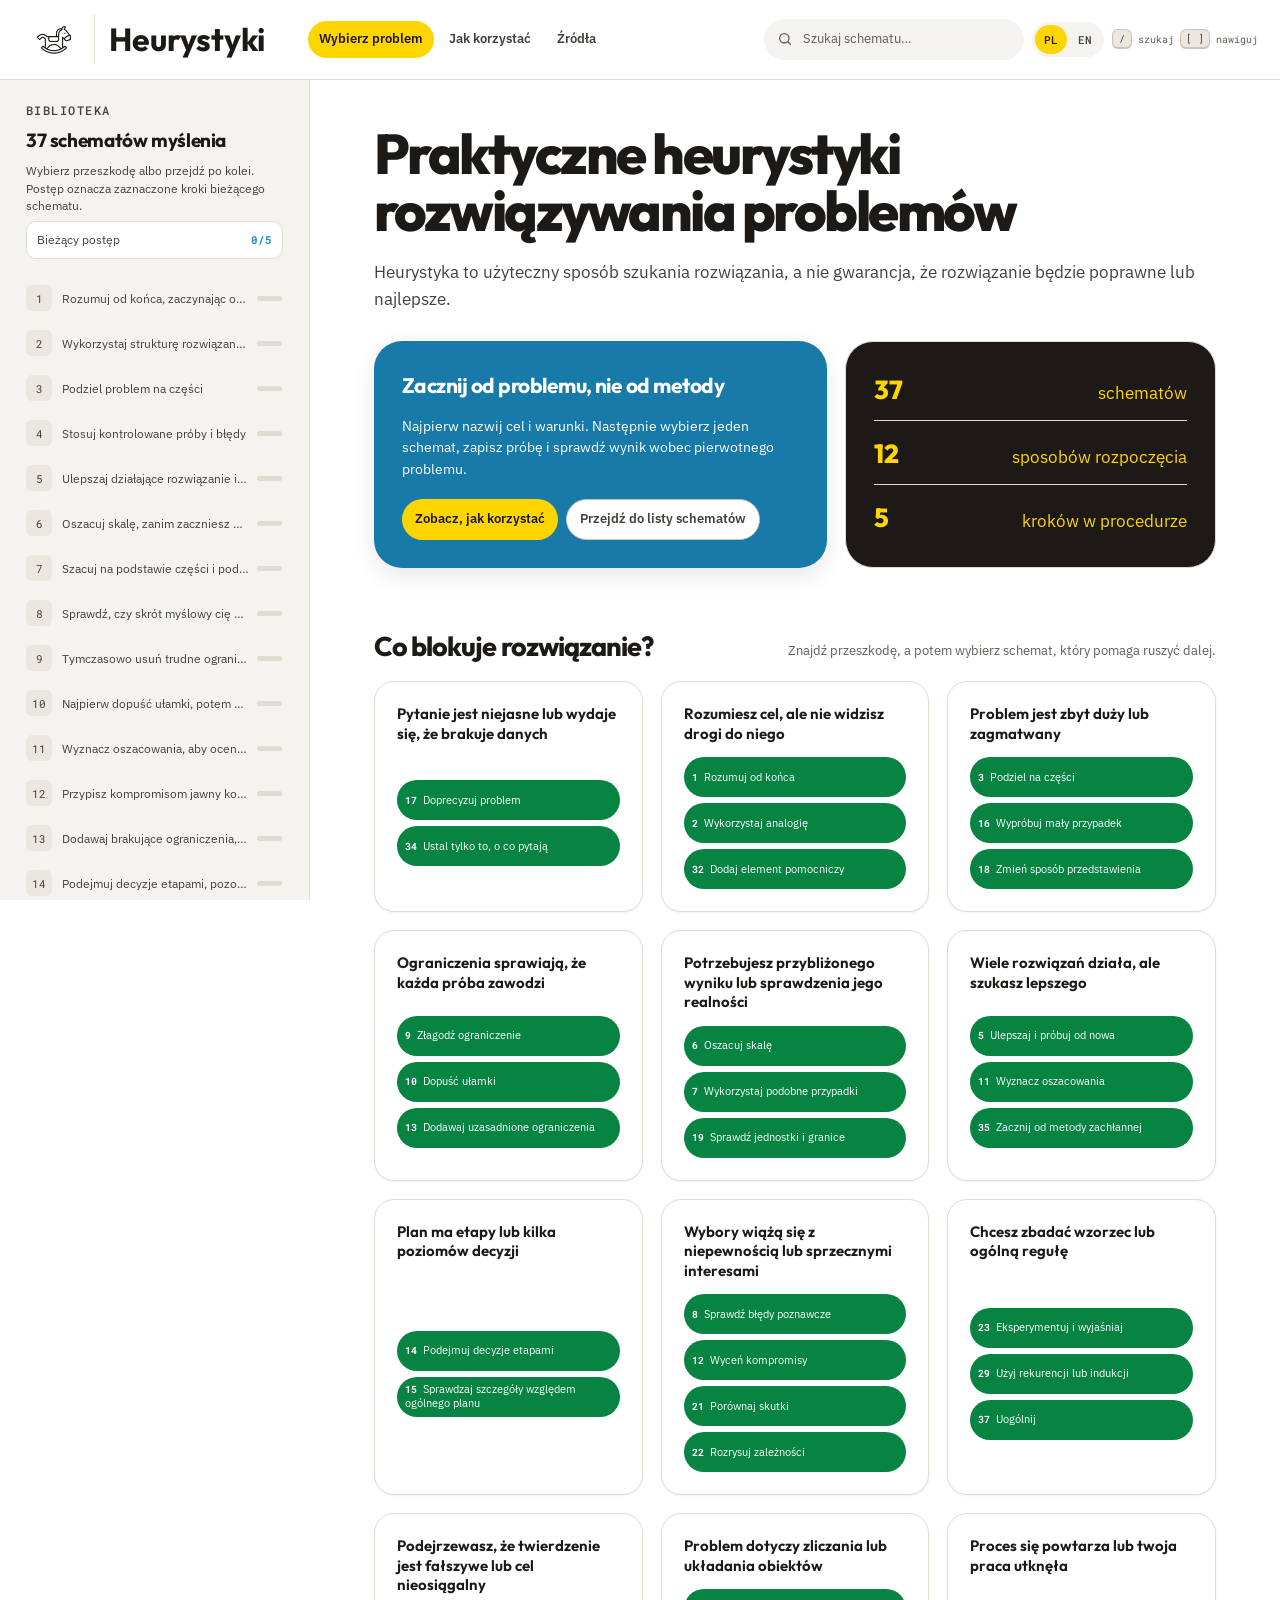
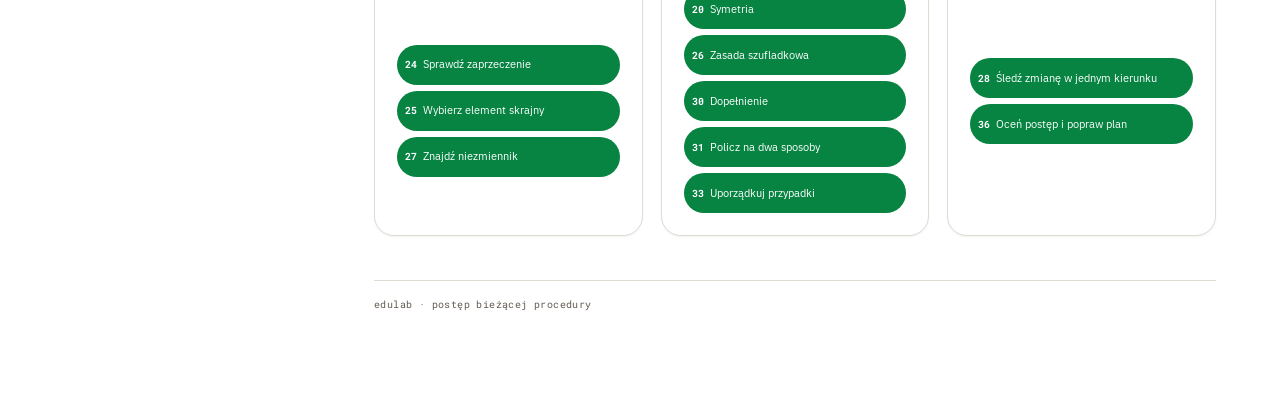
==== commit d48c7640: "style: migrate edulab tokens to stone Replace the cream sand tokens with the edustyl stone palette (" ====
--- a/index.html
+++ b/index.html
@@ -13,14 +13,14 @@
   --font-sans: 'IBM Plex Sans', system-ui, -apple-system, sans-serif;
   --font-mono: 'Roboto Mono', ui-monospace, 'SF Mono', Menlo, monospace;
   --paper: #FFFFFF;
-  --paper-2: #FBF7E6;
-  --paper-3: #F5EDCB;
+  --paper-2: #F5F3F0;
+  --paper-3: #EAE6E0;
   --surface: #FFFFFF;
   --ink: #1C1917;
-  --ink-2: #57534E;
-  --ink-3: #716961;
-  --line: #EDE7D2;
-  --line-2: #DDD4B6;
+  --ink-2: #44403C;
+  --ink-3: #625B53;
+  --line: #E0DBD3;
+  --line-2: #C9C2B7; --line-strong: #857C69; /* control borders >= 3:1 */ --track: color-mix(in srgb, var(--ink) 24%, transparent);
   --yellow: #FFD500;
   --yellow-600: #F0C800;
   --yellow-soft: #FFD500;
@@ -198,7 +198,7 @@
 .caution .card-label, .caution .side-text { color: inherit; }
 .sources-text { color: var(--ink-2); font-size: 13px; line-height: 1.55; }
 .notes-card { display: grid; gap: 9px; margin-top: 20px; }
-.notes-card textarea { width: 100%; min-height: 124px; resize: vertical; padding: 12px 13px; border: 1px solid var(--line-2); border-radius: var(--r-sm); background: var(--paper); color: var(--ink); font-size: 14px; line-height: 1.5; }
+.notes-card textarea { width: 100%; min-height: 124px; resize: vertical; padding: 12px 13px; border: 1px solid var(--line-strong); border-radius: var(--r-sm); background: var(--paper); color: var(--ink); font-size: 14px; line-height: 1.5; }
 .notes-card textarea::placeholder { color: var(--ink-3); }
 .notes-footer { display: flex; align-items: center; justify-content: space-between; gap: 9px; flex-wrap: wrap; color: var(--ink-3); font-size: 11px; }
 .notes-actions { display: flex; flex-wrap: wrap; gap: 7px; }
@@ -338,7 +338,7 @@
   </main>
 </div>
 <div id="live" class="sr-only" aria-live="polite" aria-atomic="true"></div>
-<script id="guide-data" type="application/json">{"en":"# Practical problem solving heuristics\n\nA heuristic is a useful way to look for a solution, not a guarantee that the solution is correct or best. This guide collects reusable schemes from the non-HTML documents in this folder. Each scheme explains when to use it and what to do next.\n\nThe procedures are plain-language adaptations, not quotations. Examples outside mathematics illustrate how a scheme might transfer; they are not claims that the sources tested it in those settings. Similar ideas are combined rather than repeated. Short source codes point to the document review at the end.\n\nThe expanded explanations are written for readers aged about 13–16. Each scheme includes an illustrative example created for this guide, not a quotation or a case study attributed to the source documents.\n\n## How to use this guide\n\nWrite down what you are trying to achieve, what you know, and which conditions a valid answer must satisfy. Choose one scheme that matches your obstacle. Record what you try and what it teaches you. Check the result against the original problem before accepting it.\n\nUse the schemes as a menu, not a checklist to complete in order. You may need to return to the framing, switch methods, or combine two approaches. A heuristic helps you discover an answer; a proof, an appropriate test, or a feasibility check establishes what you can claim about it.\n\n### Quick chooser\n\n| Your obstacle | Start with |\n|---|---|\n| The question is vague or seems to lack information | 17: Clarify the problem; 34: Find only what is asked |\n| You understand the goal but cannot see a route | 1: Work backward; 2: Analogy; 32: Add an intermediate object |\n| The problem is too large or tangled | 3: Break into parts; 16: Try a small instance; 18: Change representation |\n| Constraints make every attempt fail | 9: Relax a constraint; 10: Allow fractions; 13: Add justified restrictions |\n| You need a rough answer or a reality check | 6: Estimate the scale; 7: Use comparable cases; 19: Check units and limits |\n| Many answers work, but you want a better one | 5: Improve and restart; 11: Use bounds; 35: Try a greedy first pass |\n| The plan has stages or several decision levels | 14: Commit in stages; 15: Check the details against the big plan |\n| Options involve uncertainty or conflicting interests | 8: Check biases; 12: Price trade-offs; 21: Compare outcomes; 22: Map interactions |\n| You need to explore a pattern or general rule | 23: Experiment and explain; 29: Recurrence or induction; 37: Generalize |\n| You suspect a claim or target is impossible | 24: Test the opposite; 25: Use an extreme element; 27: Find an invariant |\n| The problem involves counting or arrangements | 20: Symmetry; 26: Pigeonholes; 30: Complement; 31: Count twice; 33: Systematic cases |\n| A process repeats, or your own work has stalled | 28: Track one-way change; 36: Review progress and revise the plan |\n\n## Schemes\n\n### 1. Work backward from the goal\n\n**Description:** Working backward starts with the exact result you want and asks which condition would make the previous moment possible. Continue toward something you already know or can do, then read the chain forward. A distant goal becomes smaller requirements and may reveal a missing step. This searches for a route, not a proof. A necessary condition must be present, but may still be insufficient, so check every forward link.\n\n**Example:** You must submit a science poster Friday. Uploading requires an exported file; that requires text and images to fit; layout requires a draft and sources; submission requires teacher feedback. Your first list had no feedback time, so schedule draft Tuesday, layout Wednesday, feedback Thursday, upload Friday. The backward chain exposed the gap; checking forward keeps a draft from being mistaken for the finished poster.\n\n**Useful for:** Planning, finding missing prerequisites, solving equations, and constructing proofs.\n\n**Procedure:**\n1. Describe the finished result precisely.\n2. Ask, \"What would be enough to make this happen?\"\n3. Repeat that question for each new requirement until you reach something already known or achievable.\n4. Reverse the chain and carry out the steps from the actual starting point.\n5. Check every forward step. A condition that is necessary for success may not be enough to produce it.\n\n**Watch out:** Backward reasoning can suggest a route without proving that the route works.\n\n**Sources:** [S1](#s1); [S4](#s4), section 2.2, the penultimate-step strategy, p. 27.\n\n### 2. Reuse the structure of a solved problem\n\n**Description:** An analogy is a comparison between situations that share important relationships. Instead of matching topics or copying an answer, identify what depends on what, what is limited, and what counts as success. Map those roles from a solved problem to the new one, then test differences that could break the match. The method can suggest a useful route when the subject feels unfamiliar, but surface resemblance alone is weak evidence. The relationships matter, not the decoration.\n\n**Example:** A board-game level requires keys before doors open. Use that structure to plan a group presentation: keys become sources, doors slides, and the final gate rehearsal. Several people can gather sources at once, so adjust the analogy instead of copying game moves. The map shows that a missing source blocks a slide, while parallel research saves time. The dependency pattern helped; the game’s theme did not.\n\n**Useful for:** Unfamiliar problems, design, troubleshooting, and learning a new subject.\n\n**Procedure:**\n1. List the main objects, relationships, constraints, and goal in the current problem.\n2. Find a solved problem with a similar structure.\n3. Map each important part of that problem to a part of this one.\n4. Adapt its solution method.\n5. Identify differences that could break the analogy and test them first.\n\n**Watch out:** Similar appearance is weak evidence. The relationships that made the earlier solution work must also apply here.\n\n**Sources:** [S1](#s1).\n\n### 3. Break the problem into parts\n\n**Description:** Break a large problem into smaller tasks with clear outputs, then combine those outputs and check the connections. Mark dependencies, meaning tasks that cannot start until another result exists. This reduces overload and makes work shareable, but it does not stop parts affecting one another: good pieces can clash when joined. The final check must still test the original goal and all constraints.\n\n**Example:** Planning a class film night feels like one huge job. Split it into permission and room, film choice, snacks, timing, and publicity. Permission comes before booking, and the film length sets the finish time. Two students choose snacks separately, but their lists exceed the budget, so the class combines them and removes one item. Dividing the work makes ownership clear; reconnecting the pieces catches the budget and timing conflicts.\n\n**Useful for:** Projects, complex calculations, system design, and multi-stage investigations.\n\n**Procedure:**\n1. Separate the problem into parts with clear outputs.\n2. Mark which parts depend on other parts.\n3. Solve an independent part or an important prerequisite first.\n4. Combine the partial results, including the work needed to connect them.\n5. Test the whole result against the original goal and constraints.\n\n**Watch out:** The parts may interact. Several good local solutions do not automatically make a good overall solution.\n\n**Sources:** [S1](#s1).\n\n### 4. Use controlled trial and error\n\n**Description:** Controlled trial and error means each attempt is a small experiment: choose a plausible candidate, predict an outcome, test it safely, and record what the result teaches you. Change one relevant feature when possible, so you can connect cause and effect. A failed attempt is useful when it rules out an option; repeating random guesses is not. Use this only where the cost and risk are limited.\n\n**Example:** Your team predicts that folded strips will strengthen a paper bridge. Build the same 20-centimeter bridge with three strips, then five, changing only their number. Add identical books one by one until each version collapses: three strips hold four books, while five hold eight. Capacity is the measured outcome, not a guess. The second test supports using more strips, but it does not prove that every bridge needs five.\n\n**Useful for:** Troubleshooting, prototypes, and small searches where tests are cheap and safe.\n\n**Procedure:**\n1. Define a clear test for success.\n2. Choose a plausible candidate and predict what should happen.\n3. Test it with limited cost and risk.\n4. Record what worked, what failed, and what the failure rules out.\n5. Change one relevant feature when possible, then test again. Stop repeating attempts that teach you nothing.\n\n**Watch out:** Unrecorded changes make it hard to know what caused an improvement. Do not experiment on an irreversible or dangerous system without safeguards.\n\n**Sources:** [S1](#s1).\n\n### 5. Improve a workable solution and escape dead ends\n\n**Description:** Start with any solution that meets the hard requirements, then improve it through nearby changes, such as swapping two items. Keep changes that improve the chosen score. If small changes stop helping, you may be at a local optimum, meaning nothing nearby is better, so save the best version and restart or make a larger change. This search can find a better answer without proving it is the best possible one.\n\n**Example:** Your group has a valid study schedule for five subjects, but three tests land on one evening. Swapping two blocks improves the score by giving each test review time. After three swaps, nearby versions are worse. Save it and rebuild from another subject order. The second plan spreads review sessions around the fixed tests; deadlines and subjects stay fixed. One score prevents choosing a prettier but weaker plan.\n\n**Useful for:** Schedules, layouts, routes, resource allocation, and designs with many possible answers.\n\n**Procedure:**\n1. Define what makes one valid solution better than another.\n2. Build a feasible starting solution.\n3. Try nearby changes and keep useful improvements.\n4. When progress stops, keep a copy of the best solution and try a restart or a larger change.\n5. Compare the best candidates using the same criteria and stop at a stated time or quality limit.\n\n**Watch out:** Being better than all nearby alternatives does not mean being best overall. Preserve hard constraints while searching.\n\n**Sources:** [S1](#s1), \"Improvement heuristics\" and \"Meta-heuristic methods\"; [S3](#s3), sections 7.2 and 8.2. This is a manual adaptation, not a full specification of those algorithms.\n\n### 6. Estimate the scale before calculating precisely\n\n**Description:** An order-of-magnitude estimate asks roughly how large a result is before you spend time on exact arithmetic. Round uncertain inputs, keep units, state assumptions, and use a low and high case to create a range. This catches a misplaced zero or an unrealistic plan early. It is a reality check, not an exact answer, guarantee, or fixed price; use a rigorous calculation when the decision needs one.\n\n**Example:** Your class wants to raise 100 euros by selling snacks. A quick estimate uses 20 students, 3 items each, and 2 euros per item: 20 × 3 × 2 = 120 euros. If some sell only 2 and others sell 4, a rough range is 80 to 160 euros. The range shows the target is plausible, while exact costs and unsold snacks still need checking.\n\n**Useful for:** Early planning, quick feasibility checks, and catching implausible calculations.\n\n**Procedure:**\n1. State the quantity and its unit.\n2. Break it into quantities that are easier to estimate.\n3. Choose rounded values and write down the assumptions behind them.\n4. Combine the values, checking that the units make sense.\n5. Change uncertain inputs to plausible low and high values. Report an approximate range rather than invented precision.\n\n**Watch out:** An estimate is not an exact result, a guarantee, or a fixed-price commitment. Use a more rigorous method when the decision requires one.\n\n**Sources:** [S1](#s1), \"What is Estimation?\" and \"Improving Estimation Accuracy.\"\n\n### 7. Estimate from parts and comparable cases\n\n**Description:** Estimate a task in two ways. First split it into non-overlapping pieces and use a comparable rate, such as minutes per edited clip. Add shared work like coordination and uploading. Then compare the total with a similar whole task. A mismatch is a clue to investigate, not an error to hide. Remember that effort, the amount of work, differs from elapsed time, the calendar time from start to finish, when people work in parallel.\n\n**Example:** A class podcast has four interviews. Earlier edits averaged 15 minutes each, so editing is about 4 × 15 = 60 minutes. Add 30 minutes for the shared introduction and upload: 90 minutes of effort. Two students can edit in parallel, so elapsed time may be closer to 60 minutes. If the last whole podcast took 2 hours, compare the difference and update the rate after this episode.\n\n**Useful for:** Effort, capacity, quantity, and cost estimates where relevant past data exist.\n\n**Procedure:**\n1. Divide the work into non-overlapping pieces.\n2. Estimate each piece using comparable completed work or a relevant rate, such as time per unit.\n3. Include coordination, integration, and other work that does not belong to a single piece.\n4. Compare the total with the result for a similar whole task. Investigate large differences.\n5. After completion, compare estimate with outcome and update the assumptions for next time.\n\n**Watch out:** Effort and elapsed time are different. Parallel work, dependencies, and shared risks affect the total; unfamiliar work may not fit historical rates.\n\n**Sources:** [S1](#s1), \"Improving Estimation Accuracy\" and \"Business.\"\n\n### 8. Check whether a mental shortcut is misleading you\n\n**Description:** Treat your first judgment as a hypothesis, not a verdict. Availability is the pull of an example that is easy to remember; representativeness is judging by resemblance; anchoring is being pulled toward the first number. Ask which shortcut is operating, seek comparable data and evidence against your first idea, then make a second estimate by another route. Compare both and state what remains uncertain.\n\n**Example:** After two late buses, you predict half of your next ten trips will be late. The vivid delays make risk feel larger. Ten earlier trips include two late ones, so 20 percent fits that small sample better than 50. Weather could change the result, so keep uncertainty instead of declaring buses reliable. The check corrected an impression without proving the future.\n\n**Useful for:** Uncertain judgments, interpreting evidence, and reviewing estimates.\n\n**Procedure:**\n1. Write down your first answer and why it feels plausible.\n2. Ask whether it mainly comes from a recent or memorable example, a resemblance, or an initial number.\n3. Seek relevant data and comparable cases, including evidence against your first answer.\n4. Make a second estimate or explanation by a different route, without simply adjusting the first.\n5. Compare the results and state what remains uncertain.\n\n**Watch out:** Availability, representativeness, and anchoring describe possible judgment shortcuts, not reliable procedures for establishing truth.\n\n**Sources:** [S1](#s1), \"Examples of Common Heuristics\" and \"Limitations.\"\n\n### 9. Temporarily remove a difficult constraint\n\n**Description:** Constraint relaxation means temporarily solving an easier version of the same problem by removing or weakening one rule. Keep the goal, inspect what the relaxed answer violates, and restore the original rules before delivering anything. This can reveal a hidden bottleneck or a useful bound. It is a model for thinking, not permission to ignore real safety, legal, or accessibility requirements.\n\n**Example:** Your group must finish a video, but everyone must attend every work session. Temporarily remove that rule in a planning sheet: two pairs edit scenes, then meet for a 20-minute recording. This reveals shared editing as the bottleneck. Restore the original rule and redesign around one longer session with everyone present; the relaxed version was only a clue. If a teacher changes requirements, record that separately. Safety and permissions were never relaxed.\n\n**Useful for:** Overconstrained plans, allocation, scheduling, and optimization.\n\n**Procedure:**\n1. List the original constraints, separating actual requirements from assumptions or conventions.\n2. Choose one difficult constraint and explicitly remove or weaken it in a working model.\n3. Solve that version while keeping the original goal unchanged.\n4. Inspect which original constraints the result violates.\n5. Restore them one at a time, adapting the solution or using the result only as a bound or clue.\n\n**Watch out:** A relaxed solution may be impossible in the real problem. Relax safety requirements only in a model, never by silently dropping them from the delivered result.\n\n**Sources:** [S2](#s2), \"Constraint Relaxation.\"\n\n### 10. Allow fractions first, then restore whole choices\n\n**Description:** Continuous relaxation temporarily lets whole or yes/no choices take fractional values, while keeping the other limits and goal. The easier calculation can show which choices matter and give a bound or target. Fractions are only clues: rounding may break capacity, budget, or exact totals, and a nearby whole-number solution may not exist. Finish by testing actual whole choices against every original rule.\n\n**Example:** With 6 hours, booths A, B, C need 4, 3, 2 hours and earn 8, 6, 3 points; each is all-or-nothing. Keeping 0 ≤ A, B, C ≤ 1, relaxation chooses A = 1 and B = 2/3: 6 hours, 12 points. Rounding B up needs 7 hours and fails. Whole choices give A + C: 6 hours, 11 points, valid.\n\n**Useful for:** Selecting items, assigning resources, and planning quantities that must eventually be whole numbers.\n\n**Procedure:**\n1. Identify the whole-number or yes/no decisions.\n2. Allow fractions within the same limits, preserving the other constraints and the objective.\n3. Solve the relaxed version.\n4. Search for feasible whole-number choices using the result as guidance.\n5. Recheck every original constraint and compare the final value with the relaxed bound.\n\n**Watch out:** Rounding can violate a budget, capacity, or exact total. A nearby integer solution may not exist, and the best valid solution may be far away.\n\n**Sources:** [S2](#s2), \"Continuous Relaxation\" and \"Linear (LP) Relaxation.\"\n\n### 11. Use bounds to judge how much improvement is possible\n\n**Description:** A bound is a limit that the true answer cannot cross. When seeking the smallest result, a relaxed problem can give a lower bound and a valid solution an upper bound; when seeking the largest, reverse them. If the two values match, you have proved the answer is best possible. If they differ, the gap tells you how much uncertainty remains. The bound must be justified, not guessed from an approximate calculation.\n\n**Example:** Find the shortest route between three school stops. Ignoring one difficult rule, the relaxed problem’s shortest route is 8 minutes, so no route obeying every rule can be shorter. A valid route takes 10 minutes. The best is between 8 and 10, leaving a 2-minute gap; do not claim 8 is achievable. If a valid 8-minute route appears, matching bounds prove optimality.\n\n**Useful for:** Optimization, feasibility checks, and deciding whether further search is worthwhile.\n\n**Procedure:**\n1. State whether you are minimizing something, such as distance, or maximizing it, such as output.\n2. Obtain a proven bound, for example by solving a valid constraint relaxation to optimality.\n3. Find a solution satisfying all original constraints and measure its value.\n4. For minimization, the relaxed optimum is a lower bound and the feasible value is an upper bound. For maximization, reverse those roles.\n5. Compare the gap. If both values agree, you have established optimality; otherwise report the remaining gap honestly.\n\n**Watch out:** An arbitrary approximate solution to the relaxed problem is not automatically a certified bound. Changing the objective requires a separate justification of the bound.\n\n**Sources:** [S2](#s2), \"Mathematical problem relaxation\" and \"Concluding Remarks.\"\n\n### 12. Put an explicit cost on a trade-off\n\n**Description:** A trade-off appears when improving one preference worsens another. Separate hard constraints, which may not be broken, from soft targets that can be exchanged. Give each soft violation a measurable penalty and weight, combine those costs with the normal score, and see how changing weights changes the choice. The numbers organize a decision; arbitrary penalties do not prove that the result is mathematically best.\n\n**Example:** Your team chooses a rehearsal time. Room and Friday upload are hard constraints. Attendance is soft: charge 5 points per absent member and 1 point per 15 minutes late. Plan A includes everyone but ends 45 minutes late, costing 3. Plan B ends on time but misses one member, costing 5. A wins under these weights. If attendance matters more, raise its penalty; it never excuses missing the room or deadline.\n\n**Useful for:** Balancing preferences in schedules, resource use, and designs.\n\n**Procedure:**\n1. Separate non-negotiable constraints from targets you are allowed to trade off.\n2. Define how to measure a target violation and assign it an explicit weight.\n3. Compare candidate solutions using the original score plus the weighted violation costs.\n4. Change the weights and see which choices change.\n5. Present the trade-offs and check all non-negotiable constraints before choosing.\n\n**Watch out:** A penalty is not permission to break a hard requirement. This is a practical penalty-model adaptation of the source's Lagrangian discussion, not a formal Lagrangian algorithm; arbitrary penalty scores do not certify optimization bounds.\n\n**Sources:** [S2](#s2), \"Lagrangian Relaxation.\"\n\n### 13. Add missing restrictions as failures reveal them\n\n**Description:** Add restrictions gradually when a candidate fails. A new restriction, sometimes called a cut, should describe the failure generally and exclude that invalid pattern while preserving every valid answer. Re-solve and repeat. This keeps a large model manageable, but a rule based only on taste can remove a legitimate solution. The process may end with a valid candidate or show that no candidate survives.\n\n**Example:** A simplified timetable lets one student attend two meetings at once. Add a rule: no student occupies overlapping sessions. A later candidate puts a recorder in a room without an outlet, though the assignment requires wall-powered equipment; require an outlet for every recording. Check each rule comes from the assignment, not personal taste. The cut removes invalid schedules while preserving valid ones; another solve gives a workable timetable.\n\n**Useful for:** Complex planning models, configuration, and searches with many constraints.\n\n**Procedure:**\n1. Solve a simplified version of the problem.\n2. Test the candidate against the original requirements.\n3. Identify why it fails and express that failure as a general restriction.\n4. Check that the restriction preserves every valid solution, then add it.\n5. Solve again until the candidate passes or the model shows that no candidate can work.\n\n**Watch out:** Do not forbid a merely unfamiliar answer. A valid restriction must follow from the original problem, not from your preferences.\n\n**Sources:** [S2](#s2), \"Cutting Plane Methods.\" This is the human-scale pattern behind the formal method.\n\n### 14. Commit in stages while keeping later choices flexible\n\n**Description:** This method means deciding a long plan one block at a time instead of fixing every detail immediately. Settle the first stage, sketch what comes later, and check that enough time, space, or materials remain. A block is a group of related decisions, while feasibility means the remaining work still fits the rules. If a later stage becomes impossible, change an earlier choice. Early choices can trap you, and the method does not guarantee the best plan.\n\n**Example:** For example, Maja has four hours for a school fair: setup, games, and cleanup. Decorations take 2.5 hours; later blocks need 1.25 hours and 1 hour, so 4.75 hours cannot fit. She backtracks, chooses decorations taking 1.5 hours, and leaves 1.5 hours for games plus 1 hour for cleanup. The revised schedule uses all four hours and remains feasible.\n\n**Useful for:** Multi-stage schedules and plans too large to settle in full at once.\n\n**Procedure:**\n1. Divide decisions into stages or logical blocks.\n2. Keep earlier decisions fixed, require valid discrete choices in the current block, and simplify later blocks.\n3. Solve the current subproblem and check whether later work can still fit.\n4. Fix the current block and move to the next.\n5. If a later block becomes impossible, revisit earlier commitments rather than pretending the full plan works.\n\n**Watch out:** Early choices can trap later stages. This is a heuristic, not a guarantee of feasibility or optimality.\n\n**Sources:** [S2](#s2), \"Relax-and-Fix Heuristics.\"\n\n### 15. Alternate the big plan with detailed feasibility checks\n\n**Description:** A high-level plan chooses the direction, while a detailed check tests whether actual tasks, time, people, and cost fit. Alternate between them: propose a strategy, work out a concrete version, turn failures into specific feedback, and revise. Feedback means information from the details that changes the bigger plan, not a vague feeling. This helps when a clever idea fails during execution. Matching the two levels still does not prove success.\n\n**Example:** For example, four students plan a science video no longer than six minutes: a 1-minute introduction, 3-minute live experiment, and 2-minute conclusion. The lab is available for 20 minutes, but setup takes 12 and filming 15, so the experiment needs 27. They revise the big plan to a prepared 30-second demonstration, already assembled before booking, filmed in 5 minutes. Recording the other sections takes 14 minutes, so filming uses 19 minutes.\n\n**Useful for:** Location choices, staffing plans, system design, and other decisions with a strategic layer and an operational layer.\n\n**Procedure:**\n1. Separate high-level choices from the detailed work they imply.\n2. Propose a high-level plan.\n3. Work out the details under those choices, checking feasibility and cost.\n4. If the details fail, identify the particular high-level combination responsible. Feed that restriction or cost information back into the plan.\n5. Repeat until both levels agree, then check the complete solution.\n\n**Watch out:** Feedback must be justified and specific enough to improve the next proposal. This manual adaptation does not inherit the mathematical guarantees of formal decomposition algorithms.\n\n**Sources:** [S2](#s2), \"Benders Decomposition.\"\n\n### 16. Solve a small or simple instance first\n\n**Description:** A small instance is a reduced version of the same problem: fewer objects, smaller numbers, or simpler rules, while keeping the relationship you want to understand. Solve it, compare it with a slightly larger case, and look for steps that stay the same. This gives a foothold when the original feels tangled. It suggests a reusable method, not proof for every size; restore the original size and check the actual rules.\n\n**Example:** For example, in a tournament where every player meets every other once, start small. Two players create 1 game, three create 3, and four create 6. Each new player adds one game against every earlier player, so 20 players create 1 + 2 + ... + 19 = 190 games. The small cases revealed the repeated step, but would not prove a different tournament rule.\n\n**Useful for:** Unfamiliar rules, counting, learning, prototypes, and finding a first foothold.\n\n**Procedure:**\n1. Replace large numbers, many objects, or several dimensions with a manageable case.\n2. Solve that case completely and record the important steps.\n3. Try a slightly larger or less convenient case.\n4. Identify what stayed the same and propose a reusable method.\n5. Restore the original size and check why the method still applies.\n\n**Watch out:** Making a smaller instance is not necessarily a formal optimization relaxation. Success in a special case is a clue, not proof of the general claim.\n\n**Sources:** [S2](#s2), \"Problem Relaxation in K-12 Math Problem-Solving,\" practical classroom strategies; [S3](#s3), section 5.\n\n### 17. Clarify the problem and challenge hidden assumptions\n\n**Description:** Turn a vague difficulty into a question with a clear goal, known facts, and real constraints. Separate facts from assumptions: a fact is given or checked; an assumption is treated as true without checking. This prevents solving a precise version of the wrong question. Ask what counts as success, what information is missing, and whether a rule is real or merely customary. Review the framing after solving.\n\n**Example:** For example, a class asks, ‘Can everyone reach the museum by 9:00?’ Clarify ‘everyone’ as 28 students plus 2 teachers. A bus leaves at 8:10, takes 35 minutes, and has 30 seats. The school requires a seat for each person, so the group fits exactly and arrives at 8:45. If only 28 seats can be used, two people lack seats and another route is needed. Naming the seat rule prevents an answer to the wrong question.\n\n**Useful for:** Almost any problem, especially disagreements about what needs solving.\n\n**Procedure:**\n1. State the question in your own words and describe what would count as success.\n2. List the unknowns, the given facts, and the constraints.\n3. Mark assumptions separately from facts. Ask which limits are real and which are habits or conventions.\n4. Check whether the information is sufficient, contradictory, or irrelevant.\n5. Choose a first plan, carry it out with checks, and review both the answer and the method.\n\n**Watch out:** Solving a neatly stated question is not useful if it is the wrong question. Confirm that the framing still serves the original goal.\n\n**Sources:** [S3](#s3), sections 3, 5, and 6; [S2](#s2), the four problem-solving stages; [S5](#s5), pp. 220-223, including the need to move back between stages.\n\n### 18. Change the representation\n\n**Description:** Change the representation by describing the same problem as a picture, table, equation, physical model, or new variables. A good representation makes a hidden relationship easier to see. Label quantities and carry every condition across, or you may change the problem silently. This helps with dense word problems and tangled dependencies. An exact transformation preserves the question, but an approximation needs a separate check. A sketch suggests an answer, not proof.\n\n**Example:** For example, the words say that a rectangle has perimeter 26 cm and length 3 cm more than its width. Let the width be w and the length w + 3. The equation 2w + 2(w + 3) = 26 becomes 4w + 6 = 26, so w = 5 and the length is 8. Checking gives 2 × 5 + 2 × 8 = 26. Replacing words with variables exposed the relationship without changing the conditions.\n\n**Useful for:** Dense verbal problems, awkward algebra, spatial relationships, and tangled dependencies.\n\n**Procedure:**\n1. Identify what is hard to see in the current representation.\n2. Choose a form that exposes it, such as a diagram for spatial relationships or a table for cases.\n3. Label every important quantity and translate all constraints.\n4. Solve or explore the new representation.\n5. Translate the result back and check that nothing was lost or added.\n\n**Watch out:** An equivalent transformation preserves the problem. An approximation changes it and needs a separate check; a sketch is not proof of an exact relationship.\n\n**Sources:** [S3](#s3), section 5, \"Substitution or transformation\" and \"Abstraction\"; [S2](#s2), concrete models.\n\n### 19. Check units and extreme cases\n\n**Description:** Attach units to measured quantities and test simple boundary cases before trusting a formula. Units identify the kind of result: distance divided by time gives speed, not time per distance. Boundary cases include zero, one, equal values, and allowed minimum or maximum values. They can reveal a reversed operation or a model’s limits, although passing them does not prove correctness. Never divide by a forbidden input, such as zero time.\n\n**Example:** For example, a cyclist travels 18 km in 1.5 hours, so speed is 18 ÷ 1.5 = 12 km/h. Reversing the division gives 0.083 hours per kilometre, exposing the mistake. Testing 0 km gives 0 km/h; testing 36 km in 1.5 hours gives 24 km/h. Zero hours is forbidden because division by zero is undefined.\n\n**Useful for:** Formulas, estimates, models, and catching errors before detailed calculation.\n\n**Procedure:**\n1. Attach units to all measured quantities and verify that both sides of each equation have compatible units.\n2. Check simple inputs such as zero, one, equal quantities, or an empty case when allowed.\n3. Examine what happens near the allowed minimum or maximum, or as a quantity becomes very large.\n4. Compare the behavior with what the original situation requires.\n5. Investigate any mismatch, including whether the model stops applying at that boundary.\n\n**Watch out:** Passing these checks does not prove correctness. Do not demand meaningful behavior outside a model's stated domain.\n\n**Sources:** [S3](#s3), section 5, \"Dimensional analysis\" and \"Limiting cases.\"\n\n### 20. Use symmetry to avoid repeated work\n\n**Description:** Use symmetry when swapping, rotating, reflecting, or relabeling parts leaves every rule and the goal unchanged. Group genuinely equivalent cases, solve one representative, and transfer the result. This avoids repeated work in geometry, counting, arrangements, and games with interchangeable pieces. Check the rules first: a labelled seat, different colour, or special player can destroy apparent symmetry. A symmetric picture does not guarantee a symmetric solution.\n\n**Example:** For example, four named players sit around an unlabelled circular table, and the clockwise order matters, so a reflection is different. Rotating everyone gives the same arrangement; fix Ania and arrange the other three clockwise: 3 × 2 × 1 = 6. If one chair is labelled ‘near the door’, rotations differ too. Any player can occupy it, with 3! arrangements left, giving 4 × 6 = 24. The rules, not the circle’s appearance, decide the real symmetry.\n\n**Useful for:** Geometry, counting, arrangements, and optimization with interchangeable elements.\n\n**Procedure:**\n1. Find transformations that preserve all rules and the goal.\n2. Group cases that those transformations make equivalent.\n3. Solve one representative from each group.\n4. Translate the result to the equivalent cases.\n5. If counting, account for group sizes carefully; some configurations have more symmetry than others.\n\n**Watch out:** A symmetric problem need not have only symmetric solutions. Distinguishing constraints can destroy an apparent symmetry.\n\n**Sources:** [S3](#s3), section 5, \"Symmetry reduction.\"\n\n### 21. Compare choices through outcomes and trade-offs\n\n**Description:** List each feasible choice, its outcomes, costs, and opportunities you give up. An outcome is a possible result, a trade-off is a gain paired with giving up something else, and probability is a justified estimate of how often a result may occur. Use probability-weighted averages only with evidence; an unknown chance is not automatically 50 percent. Compare downside outcomes too, and keep value judgments visible instead of hiding them in one score.\n\n**Example:** For example, Rita compares study plans. Plan A takes two hours; from four similar quizzes she estimates 75% for 80 points and 25% for 60. Its rough expected score is 0.75 × 80 + 0.25 × 60 = 75. Plan B takes one hour, but its chance is unknown, not 50%. She may test it, but cannot calculate an average from a made-up probability. If 60 is unacceptable, the average alone is not enough.\n\n**Useful for:** Decisions with uncertainty, competing objectives, or several plausible options.\n\n**Procedure:**\n1. List feasible options, including doing nothing when relevant.\n2. Draw the important possible outcomes for each option.\n3. Record benefits, costs, foregone alternatives, and any probability estimates you can justify.\n4. Compare outcomes using consistent criteria. Where numerical values and probabilities are meaningful, calculate probability-weighted totals.\n5. Vary uncertain assumptions and check downside outcomes before deciding.\n\n**Watch out:** A favorable average can hide an unacceptable loss. Do not invent probabilities or hide value judgments inside a single score.\n\n**Sources:** [S3](#s3), sections 7.3 and 9.\n\n### 22. Map interactions and incentives\n\n**Description:** Map a problem as a system, not isolated parts. Draw participants as nodes, then connect dependencies and influences with arrows. Look for a bottleneck, the point limiting the process, feedback loops, and incentives. An incentive is a reason making someone more likely to choose an action. This helps predict side effects. The map is a model, not proof of causation, so test a limited change and check the whole result.\n\n**Example:** For example, four students send slides to one editor. The teacher awards one point per slide, so students add more; the editor becomes a bottleneck and gets 18 repeated slides late. They map students, slides, editing, and deadline, then ask the teacher to approve a pilot: grade one coherent deck and cap students at three slides. The teacher agrees. They finish 12 non-repeated slides on time. This pilot suggests the rule helped, but cannot prove it caused all improvements.\n\n**Useful for:** Organizational problems, process bottlenecks, coordination, and changes with side effects.\n\n**Procedure:**\n1. Draw the important components or participants as nodes.\n2. Connect them with dependencies, flows, or influences and label the direction.\n3. Look for bottlenecks, feedback loops, and competing goals.\n4. Predict how a proposed change would affect the rest of the system and how other participants might respond.\n5. Test a limited change and check the whole-system result, not just the improved part.\n\n**Watch out:** A network diagram is a model, not evidence that a causal link exists. Do not assume people have identical information or behave exactly as your model predicts.\n\n**Sources:** [S3](#s3), sections 8.1 and 8.4. The procedure is a practical adaptation of these perspectives.\n\n### 23. Experiment, find a pattern, then explain it\n\n**Description:** Use several small experiments to discover a possible pattern, then find why it should hold. A pattern is a repeated relationship; a proof explains why it must continue under the stated rules. Record examples consistently, test an awkward case, and state the suspected range. Different rules can match the first few results, so examples support a conjecture but do not establish a universal claim. If a test fails, refine the rule.\n\n**Example:** For example, a row of connected square tiles uses 4 sticks for one square, 7 for two, and 10 for three. The differences suggest adding 3, so eight squares should use 4 + 7 × 3 = 25 sticks. Structurally, each new square shares one side and adds three sticks. That explains any straight row. The numbers alone could fit another rule, so the pattern was not proof.\n\n**Useful for:** Sequences, repeated processes, counting, and exploring unfamiliar systems.\n\n**Procedure:**\n1. Produce several small examples and record them in a consistent table or diagram.\n2. Look for repetitions, differences, ratios, or other stable relationships.\n3. State the suspected rule precisely, including where you think it applies.\n4. Test deliberately awkward cases rather than only examples likely to agree.\n5. If the rule survives, explain or prove it from the problem's structure. If it fails, use the failure to refine the rule.\n\n**Watch out:** Many different rules can fit the same early examples. Evidence from examples and a general proof are different things.\n\n**Sources:** [S4](#s4), section 2.2, especially pp. 26-33, and section 6.1, p. 195; [S3](#s3), sections 4 and 6.\n\n### 24. Test the opposite and search for a counterexample\n\n**Description:** Separate assumptions from the exact conclusion, then test its opposite. A contradiction occurs when the assumptions plus the negated conclusion force something impossible. A counterexample is one valid case satisfying the assumptions but breaking the conclusion. Use contradiction to support a universal claim and a counterexample to reject or narrow one. Not finding a counterexample proves nothing; in empirical work, conflict may reveal a bad model.\n\n**Example:** For example, claim: ‘Every multiple of 4 is even.’ If a number were both a multiple of 4 and odd, it would be divisible by 2 and leave remainder 1, impossible; the claim survives for whole numbers. Claim: ‘Every number ending in 5 is prime.’ Counterexample 15 ends in 5 but is divisible by 3 and 5. This valid case does not create a contradiction; it breaks the conclusion.\n\n**Useful for:** Proofs, reviewing universal claims, and exposing faulty rules.\n\n**Procedure:**\n1. Write the assumptions and the exact conclusion separately.\n2. Negate the conclusion carefully. For example, the opposite of \"every case works\" is \"at least one case fails.\"\n3. Explore that possibility while keeping the original assumptions.\n4. If it forces a genuine contradiction, explain why the negated conclusion is impossible.\n5. If you find a valid counterexample instead, reject or narrow the original claim.\n\n**Watch out:** Failure to find a counterexample is not proof. In empirical problems, a conflict may show that the model or an assumption is wrong rather than establish a universal truth.\n\n**Sources:** [S4](#s4), section 2.3, pp. 41-44.\n\n### 25. Focus on an extreme element\n\n**Description:** Choose an actual smallest, largest, first, last, or most constrained object. Its extreme position rules out possibilities that an arbitrary object would allow. In a finite set, check that the extreme exists, then ask whether a proposed arrangement forces something even smaller or larger. This can turn a complicated existence argument into a short contradiction. It is not substituting a huge value or approaching a limit; use an object really present.\n\n**Example:** For example, five players have scores 12, 8, 15, 10, and 9. Pick the largest, 15. The claim that every player can be followed by someone with a higher score cannot work, because no listed score exceeds 15. The extreme player gives the stopping point. In a longer finite ranking, this avoids checking everyone. An infinite collection with no largest element would need another argument.\n\n**Useful for:** Existence proofs, arrangements, ordered data, and reducing complicated cases.\n\n**Procedure:**\n1. Choose an ordering or a quantity to minimize or maximize.\n2. Check that an extreme object actually exists.\n3. Select it and write down what its extreme status rules out.\n4. Ask whether a proposed configuration would force an even smaller or larger object, contradicting that choice.\n5. Use the resulting restriction to solve or reduce the problem.\n\n**Watch out:** An infinite collection need not have a minimum or maximum. This scheme selects an actual extreme object; it is different from testing a formula at a limiting value.\n\n**Sources:** [S4](#s4), section 3.2, pp. 73-83.\n\n### 26. Show that something must share a slot\n\n**Description:** The pigeonhole principle says that if more objects go into fewer labeled categories, some category receives at least two. The categories are the slots; the objects might be people, dates, files, or game pieces. The method helps prove that a repetition or collision cannot be avoided, even when you cannot identify which category it will be. For a stronger conclusion, compare the number of objects with the capacity of every category, not just with the number of categories.\n\n**Example:** A class has 25 students. Sort birthdays by calendar month, giving 12 slots; each birthday belongs to one. If every month held at most two birthdays, there could be at most 12 × 2 = 24 students. Since there are 25, at least one month has three or more birthdays. We know it exists, but the principle does not tell us which month.\n\n**Useful for:** Proving unavoidable repetitions, collisions, close pairs, and capacity limits.\n\n**Procedure:**\n1. Decide which objects you will place into categories.\n2. Define the categories so that sharing one gives a useful relationship.\n3. Assign every object to exactly one category, handling boundaries explicitly.\n4. Compare object count with category count or capacity. More than `k × m` objects in `m` categories forces some category to contain at least `k + 1` objects.\n5. Translate the shared category back into the result you need.\n\n**Watch out:** The hard part is choosing useful categories. The principle guarantees that a shared category exists, not necessarily which one it is.\n\n**Sources:** [S4](#s4), section 3.3, pp. 84-91.\n\n### 27. Find something that cannot change\n\n**Description:** An invariant is a property unchanged by every legal move. Define the moves, then test candidates such as parity, a remainder, a total, or color balance. Different values at the start and target make the target impossible. Equal values are only a necessary test, not a route: states can share an invariant yet lie in disconnected parts of a game. Reachability needs further reasoning about the available moves.\n\n**Example:** Three switches start at 000, where 1 means on. The only move flips switches 1 and 2 together. The number of switches that are on keeps even parity: flipping two changes the count by +2, 0, or -2. Target 100 has one on, so it is impossible. Target 101 has two on, so parity matches, but from 000 the only states are 000 and 110; repeating returns to 000. Thus 101 is also unreachable.\n\n**Useful for:** Transformation puzzles, reachability, bookkeeping, and checking repeated operations.\n\n**Procedure:**\n1. Define the allowed moves precisely.\n2. Test candidate invariants such as a total, difference, parity, remainder, or color balance.\n3. Prove that each type of move preserves the chosen property.\n4. Compare its value at the start and in the desired end state.\n5. If they differ, the target is impossible under those moves. If they agree, continue searching using the invariant as a check.\n\n**Watch out:** Matching an invariant does not establish reachability. You must test every allowed move, not just the ones in your first examples.\n\n**Sources:** [S4](#s4), section 3.4, pp. 92-102; the coloring example in section 2.4, pp. 54-55.\n\n### 28. Track a quantity that moves only one way\n\n**Description:** A monovariant is a number attached to the current state that never increases or never decreases during legal steps. It can show direction of progress, rule out a target, or support a termination proof. Finite stopping needs more than monotonicity: a discrete bound, such as a nonnegative integer dropping by at least 1 whenever the process continues. A bounded real number may move strictly one way forever; unchanged-score moves may also create a cycle.\n\n**Example:** Start with a positive real x = 1 and replace it by x/2 each round, stopping only at x = 0. It strictly decreases but stays above 0. After n rounds x = 1/2^n, still positive for every finite n, so this never stops. In a different process, a pile of 12 marbles loses at least one marble each active move; its integer monovariant reaches 0 within 12 moves.\n\n**Useful for:** Repeated procedures, games, iterative improvement, and termination arguments.\n\n**Procedure:**\n1. Define a numerical measure of the current state.\n2. Check how every allowed move changes it.\n3. Establish its direction of change and any lower or upper bound.\n4. To prove stopping, show that progress cannot continue forever, for example because a nonnegative integer decreases by at least one at each active step.\n5. Identify the states where progress stops and check that they satisfy the desired conclusion.\n\n**Watch out:** A decreasing real number can keep decreasing forever. A bounded monotone score alone does not prove finite termination, and unchanged-score moves may still cycle.\n\n**Sources:** [S4](#s4), section 3.4, \"Monovariants,\" pp. 102-106.\n\n### 29. Build the large case from smaller cases\n\n**Description:** A recurrence is a rule for calculating one case from earlier cases. Mathematical induction is a proof method: check starting cases, then show that a claim for the needed earlier size implies it for the next. Both build large cases from small ones, but recurrence produces values whereas induction justifies a statement for every allowed whole-number size. The step uses only justified cases, and the base covers every size the rule needs.\n\n**Example:** Count routes for a robot climbing n steps with jumps of 1 or 2. Let a(n) be the number of routes, with a(1) = 1 and a(2) = 2. The last jump comes from n-1 or n-2, so a(n) = a(n-1) + a(n-2); thus a(3) = 3 and a(4) = 5. This recurrence computes values. It does not prove a formula for every n. Induction would check the base cases and prove the step for arbitrary n.\n\n**Useful for:** Counting, sequences, recursive procedures, and proofs indexed by whole numbers.\n\n**Procedure:**\n1. Define the result or claim for size `n` precisely.\n2. Solve all required starting cases.\n3. Explain how a larger case reduces to smaller cases, or how correct smaller cases establish the next one.\n4. For counting, ensure that the construction covers every case without duplicates. For proof, justify the step for an arbitrary allowed size.\n5. Combine the starting cases with the step; check that no size is skipped.\n\n**Watch out:** Assuming the very case you are trying to prove is circular. An induction step without the needed starting cases establishes nothing on its own.\n\n**Sources:** [S4](#s4), section 2.3, pp. 45-50, and section 6.4, pp. 214-217.\n\n### 30. Solve or count the complement\n\n**Description:** The complement is the set of all allowed outcomes that fail the condition you want. If success is hard to describe but failure is simple, count the whole set and subtract the failures. In probability, use P(success) = 1 - P(failure), but first specify the model. Dividing favorable outcomes by all outcomes works only when the elementary outcomes are equally likely. Failure cases must also be disjoint, or overlaps need correcting.\n\n**Example:** Roll a fair six-sided die twice and ask for at least one six. The complement is no six on either roll. There are 6 × 6 = 36 equally likely ordered outcomes; 5 × 5 = 25 have no six. Thus success has 36 - 25 = 11 outcomes, so P = 11/36. Counting a six on each roll separately would double-count the outcome with two sixes.\n\n**Useful for:** Counting, probability, and requirements such as \"at least one\" or \"not all.\"\n\n**Procedure:**\n1. Define the complete set of allowed possibilities.\n2. State exactly which possibilities fail the desired condition.\n3. Check that success and failure are disjoint and together cover the whole set.\n4. Count the whole set and subtract the failures, or use `P(success) = 1 - P(failure)` with the correct probability model.\n5. Check edge cases and whether any failures were counted more than once.\n\n**Watch out:** Dividing counts to obtain a probability requires equally likely outcomes. Overlapping failure categories cannot simply be added.\n\n**Sources:** [S4](#s4), section 6.3, pp. 207-208.\n\n### 31. Count the same thing in two ways\n\n**Description:** Double counting means counting one clearly defined set from two viewpoints. Because both methods describe the same objects, their totals must agree. This can reveal a formula, replace a hard count with an easier one, or catch an error. Decide first whether order matters and whether each object appears once or several times in each count. If one method lists choices, check whether later choices were already forced; treating them as independent creates overcounting.\n\n**Example:** Six students each shake hands with every other student once. Each meets 5 others, giving 6 × 5 = 30 handshake ends. An actual handshake has two ends, so every handshake was counted twice: 30/2 = 15. Directly choosing two participants also gives 6 × 5 / 2 = 15. Agreement confirms the total; forgetting to divide by 2 would report 30.\n\n**Useful for:** Counting identities, audits, consistency checks, and translating arrangements into simpler codes.\n\n**Procedure:**\n1. Define exactly what is being counted and whether order matters.\n2. Count it by one grouping or viewpoint.\n3. Count it independently by another viewpoint, or construct a reversible mapping to easier objects.\n4. Verify that both routes include every valid object with the same multiplicity.\n5. Equate the totals or use the easier count. Investigate any disagreement.\n\n**Watch out:** Redundant choices create overcounting. Once earlier choices determine a later one, it is no longer an independent choice.\n\n**Sources:** [S4](#s4), section 6.1, pp. 191-192, and section 6.2, especially pp. 199-200.\n\n### 32. Add a helpful object or intermediate quantity\n\n**Description:** An auxiliary object is a new line, variable, subtotal, diagram, or intermediate target that the problem did not ask for. Add it for a specific reason: it should expose a relationship linking the given information to the goal. Define it precisely and check that it is allowed. It is a bridge, not an extra assumption; if it cannot exist or merely repeats the desired conclusion, the argument fails. Translate the result back to the original question.\n\n**Example:** A rectangular school court is 6 m by 8 m. Draw the diagonal to make a right triangle. For such a triangle, the Pythagorean rule says the square of the longest side equals the sum of the other squares: d² = 6² + 8² = 100, so d = 10 m. The added line connected the known sides to the requested distance without changing the court.\n\n**Useful for:** Geometry, awkward expressions, and problems where the givens seem disconnected from the goal.\n\n**Procedure:**\n1. Ask what relationship would make the final step easy.\n2. Introduce an object or quantity designed to expose that relationship.\n3. Define it precisely and verify that it exists in the allowed setting.\n4. Use it to form smaller claims connecting the givens to the target.\n5. Translate the conclusion back so the final answer does not depend on an unjustified construction.\n\n**Watch out:** A useful-looking construction may be impossible or smuggle in the desired conclusion. Adding clutter without a purpose rarely helps.\n\n**Sources:** [S4](#s4), section 8.4, pp. 282-284; [S3](#s3), section 5, auxiliary variables and constructions.\n\n### 33. List cases systematically and eliminate impossibilities\n\n**Description:** An exhaustive case search writes every allowed possibility in a controlled order, usually as a table or branching list. Exhaustive means no option is omitted; disjoint means no option appears in two branches. Use a strong quick condition first to cross out impossible cases, and keep the reason for each deletion. This helps when the remaining search is small. If you inspect only some candidates, you may find a solution, but cannot claim no other solution exists.\n\n**Example:** A four-digit locker code uses 1, 2, 3, 4 once each, must end even, and must have first digit smaller than second. Split by last digit. For last 2, testing the inequality leaves 1342, 1432, 3412. For last 4, it leaves 1234, 1324, 2314. These branches are disjoint, and only 2 or 4 can be last, so the six codes cover every possibility. Each satisfies the rules, proving there are exactly six.\n\n**Useful for:** Logic puzzles, small configuration searches, ordering problems, and finding all solutions.\n\n**Procedure:**\n1. Define the possible choices or states and a consistent way to write each one.\n2. Split the search into cases that cover every possibility without duplication.\n3. Apply the strongest or cheapest checks first and cross out cases that violate them.\n4. For each remaining case, continue with the next undecided choice. Keep the reasons for exclusions.\n5. Check every surviving answer against all conditions. If claiming there are no others, explain why the search was complete.\n\n**Watch out:** The list can grow too large. If you switch to a limited search, say that unexamined candidates remain; finding no answer in a partial search is not proof of impossibility.\n\n**Sources:** [S5](#s5), pp. 285-286, exhaustive route enumeration, and pp. 331-332, the different-color cars problem; [S3](#s3), section 6, orderly listing and elimination.\n\n### 34. Find only the quantity the question asks for\n\n**Description:** An aggregate is a total, difference, ratio, or position rather than every individual value. Start by underlining exactly what the question asks. Then combine the given relationships so extra unknowns cancel or become irrelevant. This saves work and avoids inventing information the data do not contain. Still check uniqueness: a fixed total does not determine its parts, and if two valid setups give different requested quantities, the problem is genuinely underdetermined.\n\n**Example:** A rectangle has perimeter 28 cm, and the question asks for length plus width. If the sides are a and b, 2a + 2b = 28, so a + b = 14 cm. There is no need to find each side: 6 by 8 and 5 by 9 both fit the perimeter, yet each has sum 14. The requested aggregate is fixed while the individual sides are not.\n\n**Useful for:** Problems that appear underdetermined, long calculations, and questions about aggregate quantities.\n\n**Procedure:**\n1. Underline the exact quantity requested.\n2. Ask whether your current plan is solving for extra information you do not need.\n3. Combine known relations to isolate the requested quantity directly.\n4. Look for cancellation, pairing, fixed totals, or enough information to rule out every other answer.\n5. Verify that the requested quantity is fixed even if some individual values remain unknown.\n\n**Watch out:** A fixed total does not determine its separate parts. If several valid configurations produce different requested values, the information really is insufficient.\n\n**Sources:** [S5](#s5), pp. 322-323, summing angles without finding each angle, and p. 332, finding the first car without reconstructing the entire order; [S4](#s4), section 3.4, the tournament example on p. 102.\n\n### 35. Use a greedy choice as a first pass\n\n**Description:** A greedy method builds a candidate by choosing what looks best now according to a simple local rule. It quickly produces a route, schedule, or allocation when checking every possibility is expensive. Then inspect the complete result and compare alternatives or improve it. Greedy is a way to find a candidate, not a proof that it is best. A locally attractive move can leave an awkward remainder, an expensive final step, or no legal continuation.\n\n**Example:** A game must make exactly 6 points using tokens worth 1, 3, and 4, with as few tokens as possible. Greedy takes 4 first, then 1 and 1, for 3 tokens. Two 3-point tokens make 6 in 2. The greedy answer is valid but not optimal; proving a best answer needs a separate argument or comparison.\n\n**Useful for:** Quickly producing a first route, ordering, or allocation when a full search is too expensive.\n\n**Procedure:**\n1. Define a local rule, such as choosing the nearest unvisited stop.\n2. At each step, choose the best available option under that rule without breaking an immediate hard constraint.\n3. Continue until you have a complete candidate or cannot proceed.\n4. Check the complete result, including requirements such as returning to the starting point.\n5. Compare with another starting choice, a local improvement, or a bound before accepting it.\n\n**Watch out:** The best next move can force an expensive later move or a dead end. Greedy construction needs a separate proof before you can call its answer optimal.\n\n**Sources:** [S5](#s5), pp. 285-286. In its four-city example, nearest-neighbor construction gives 635 km while exhaustive comparison finds a 625 km route.\n\n### 36. Check progress and change the plan deliberately\n\n**Description:** Monitoring means pausing during a solution to compare evidence with the plan. Ask what the attempt established, what remains unknown, and why the next step should help. This separates missing knowledge from a bad strategy or a misread condition. Continue when an attempt produces information; otherwise change a reasoned part of the plan, not randomly or just because time was spent. Finish by checking the answer and recording the reusable lesson.\n\n**Example:** You want to improve a quiz score. Your first plan is rereading notes for 30 minutes. A 10-question self-test gives 2 correct answers. Reviewing the misses shows definitions were not recalled, although examples made sense, so the issue is recalling definitions rather than reading time. You switch to flashcards and practice questions, then score 7/10 on a similar test. The numbers do not prove mastery, but they show why the revised plan is more promising.\n\n**Useful for:** Long investigations, repeated failed attempts, learning, and any problem without an obvious method.\n\n**Procedure:**\n1. State what your current attempt is meant to establish.\n2. At a useful checkpoint, ask, \"What have I learned? What remains unknown? Why should this next step help?\"\n3. Separate a lack of knowledge from a poor strategy or a mistaken reading of the problem.\n4. Continue if the attempt is productive; otherwise return to the relevant earlier stage, obtain missing knowledge, or choose a different scheme.\n5. At the end, verify the answer and record the reusable insight, the failed assumption, and when this method would be useful again.\n\n**Watch out:** Do not switch methods at every difficulty, but do not keep a plan merely because you have already spent time on it. These schemes cannot replace necessary subject knowledge.\n\n**Sources:** [S5](#s5), pp. 27-28, 48-50, and 220-226, on self-monitoring, cyclical problem solving, and the interaction of knowledge, strategies, control, and beliefs.\n\n### 37. Generalize to reveal the structure\n\n**Description:** Generalization replaces one fixed detail with a variable and studies a family of related cases. A parameter is a symbol whose allowed values must be stated. This can reveal a formula or structure hidden by one example, but testing several values is not a proof. A valid general claim needs an argument covering its full scope, such as every positive integer in a stated range, plus any exceptions. Only then substitute the original value.\n\n**Example:** For the first n odd numbers, test 1 = 1² and 1 + 3 = 2². To prove the pattern for every positive integer n, assume the first n sum to n². The next odd number, 2n + 1, gives n² + 2n + 1 = (n + 1)². The base and this step cover every positive n. Therefore the first 4 sum to 4² = 16; a few examples alone would not prove the formula.\n\n**Useful for:** Unexplained numerical patterns, reusable formulas, and problems with arbitrary-looking constants.\n\n**Procedure:**\n1. Identify a fixed detail that may be hiding the structure.\n2. Replace it with a parameter while stating the allowed values.\n3. Compare several members of the new family, including the original case.\n4. Seek a relationship or argument valid across the family and identify exceptional cases.\n5. Justify that relationship, then substitute the original value to answer the original question.\n\n**Watch out:** A wider claim may be harder or false. If generalization creates more confusion, return to a simpler instance and preserve any partial insight.\n\n**Sources:** [S4](#s4), section 2.2, Example 2.2.2, p. 28, replacing a fixed constant with a parameter; [S3](#s3), section 3, abstraction and generalization.\n\n## Combining schemes in practice\n\nThese examples illustrate use of the guide; they are not additional source case studies.\n\n- **Plan a small workshop:** Define success and constraints (17), work backward from the event (1), break preparation into tasks (3), and estimate from comparable work (7). Check whether the complete schedule fits, not just each task separately.\n- **Investigate a recurring software failure:** State the exact failure (17), reproduce it in a smaller case (16), and run controlled tests (4). Record each result and change the hypothesis when the evidence stops supporting it (36).\n- **Check whether a transformation is possible:** Write the allowed moves (17), experiment on small cases (23), and look for a preserved quantity (27). If the start and target differ on that quantity, explain why every legal move preserves it before declaring the target impossible.\n\n## A reusable working note\n\nCopy these prompts when starting a problem:\n\n- **Goal and success test:**\n- **Known facts and unknowns:**\n- **Hard constraints and untested assumptions:**\n- **Chosen scheme and why it fits:**\n- **Next action and what it should teach me:**\n- **Result and evidence:**\n- **What still needs checking:**\n- **Continue, revise, or stop:**\n- **Reusable lesson:**\n\n## Source review in reading order\n\nAll five non-HTML subject documents in the folder are represented below. The three Word documents were read in full as text. The two long PDFs received method-focused reviews of the sections and examples specified below. Their exercise collections and literature reviews were not exhaustively worked through. Source texts were left unchanged.\n\n\u003ca id=\"s1\">\u003c/a>\n### S1 Heuristics and estimation\n\n**Document:** [/home/andrzey/git-claude/heuristics/heuristics&estimation_in_problem_solving_2024_12_19.docx](/home/andrzey/git-claude/heuristics/heuristics&estimation_in_problem_solving_2024_12_19.docx)\n\n**Reviewed:** All body text, including the bibliography. Main contributions: working backward, analogy, decomposition, trial and error, iterative improvement, estimation, calibration, and warnings about biased judgments. The bibliography is part of the supplied document, not a set of independently verified sources.\n\n**Selection:** Preserved actionable general methods. Treated availability, representativeness, and anchoring as things to check rather than advice to follow. Omitted broad claims about professional applications and research effectiveness because they do not add a reusable procedure.\n\n\u003ca id=\"s2\">\u003c/a>\n### S2 Problem relaxation\n\n**Document:** [/home/andrzey/git-claude/heuristics/problem_relaxation_2025_01_04.docx](/home/andrzey/git-claude/heuristics/problem_relaxation_2025_01_04.docx)\n\n**Reviewed:** All body text, including the initial survey, the additional mathematical techniques, and both educational sections. Main contributions: constraint and continuous relaxation, bounds, penalties, iterative restrictions, staged commitment, feedback between planning levels, and simpler instances.\n\n**Selection and corrections:** Kept general procedures rather than specialist solver recipes. Distinguished an easier teaching example from a formal relaxation. Did not repeat claims that every convex problem has a unique optimum or that naive rounding produces a valid answer. Excluded faulty examples: unfolding a cube does not turn a surface path into an edge-only path; the equations `5c + 3d = 100` and `c + d = 25` force `c = d = 12.5`, so they have no integer solution; the claimed semicircle rule for arbitrary shapes under a parabola is unsupported. The fence-post example also mixes fixed-perimeter reasoning with factor pairs. These examples should not be used as instructions.\n\n\u003ca id=\"s3\">\u003c/a>\n### S3 Mathematical thinking and problem solving\n\n**Document:** [/home/andrzey/git-claude/heuristics/problem‑solving_heuristics_2026_04_26.docx](/home/andrzey/git-claude/heuristics/problem‑solving_heuristics_2026_04_26.docx)\n\n**Reviewed:** All ten sections. Main contributions: explicit framing, the understand-plan-execute-review cycle, representation, units, limiting cases, symmetry, structured decisions, and systems and incentive models. Its discussion of evolutionary search and escaping local optima reinforces scheme 5; analogy and decomposition reinforce schemes 2 and 3.\n\n**Selection:** Turned the broad perspectives into clearly labeled human-scale procedures. Did not present named search algorithms as interchangeable or repeat the blanket claim that none can guarantee optimality. Omitted broad historical claims and chemical metaphors where they did not add a distinct, testable action.\n\n\u003ca id=\"s4\">\u003c/a>\n### S4 The art and craft of problem solving\n\n**Document:** [/home/andrzey/git-claude/heuristics/the-art-and-craft-of-problem-solving.pdf](/home/andrzey/git-claude/heuristics/the-art-and-craft-of-problem-solving.pdf)\n\n**Author and edition:** Paul Zeitz, second edition. Page references above use printed page numbers, not PDF viewer positions.\n\n**Reviewed for reusable methods:** Contents and reading guidance; the methodological discussions and selected worked examples in sections 2.2-2.4, 3.2-3.4, 6.1-6.4, and 8.4. Checked a rendered extreme-principle geometry page against the extracted text. Main additions: conjecture testing, contradiction, extreme elements, pigeonholes, invariants, monovariants, induction and recurrence, complements, double counting, and auxiliary constructions.\n\n**Selection:** This is a method-focused review, not a solution or transcription of the book's exercise collection. Specialized algebra, number theory, calculus, and geometry tools are outside this guide unless they expose a broadly reusable scheme. The book also reinforces working backward, simplifying, changing representation, symmetry, and graph-based thinking already covered above.\n\n\u003ca id=\"s5\">\u003c/a>\n### S5 Heuristics for teaching and learning mathematics\n\n**Document:** [/home/andrzey/git-claude/heuristics/Heuristics in Problem Solving for the Teaching and Learning of Mathematics.pdf](\u003c/home/andrzey/git-claude/heuristics/Heuristics in Problem Solving for the Teaching and Learning of Mathematics.pdf>)\n\n**Author and date:** Nuno Álvaro Ferreira Rodrigues, doctoral thesis, University of Coimbra, 2015. Page references above use printed page numbers.\n\n**Reviewed for reusable methods:** Abstract, contents, selected metacognition and problem-solving discussions on pp. 27-28 and 48-50, the conclusion around pp. 212-213, and the annex's outline and methodological guidance on pp. 215-226. Examined selected worked examples on pp. 236-237, 252-253, 285-286, 320-333, and the final visual paradox discussion on pp. 402-405. Visually checked the cyclical-process diagram on p. 223 and the route-method comparison on p. 285.\n\n**Main contributions:** Systematic enumeration and elimination, solving only for the requested quantity, greedy construction with a clear counterexample to optimality, and monitoring and revising the solving process. Earlier schemes are reinforced through concrete examples of representation, relaxation, auxiliary constructions, symmetry, and extreme choices.\n\n**Selection:** Treated the annex as a source of worked reasoning patterns, not as a reason to copy every mathematical exercise or historical anecdote. The thesis reports limitations in its short classroom intervention, so this guide does not claim that learning a list of heuristics alone guarantees improved performance. Practice, subject knowledge, and reviewing one's reasoning remain necessary.\n","pl":"# Praktyczne heurystyki rozwiązywania problemów\n\nHeurystyka to sposób szukania rozwiązania. Pomaga ruszyć z miejsca, ale nie gwarantuje poprawnej ani najlepszej odpowiedzi. W tym przewodniku zebrano metody z dokumentów w tym folderze, z pominięciem plików HTML. Możesz je stosować do różnych zadań. Przy każdej znajdziesz wyjaśnienie, kiedy się przydaje, oraz kroki, które pomogą ci ją zastosować.\n\nProcedury opisano własnymi słowami, prostym językiem. Podobne pomysły połączono, żeby się nie powtarzały. Przykłady spoza matematyki pokazują, jak można zastosować metodę w innej dziedzinie. Nie oznacza to, że źródła potwierdzają jej skuteczność w takich sytuacjach. Oznaczenia źródeł prowadzą do przeglądu dokumentów na końcu przewodnika.\n\nWyjaśnienia napisano z myślą o osobach w wieku około 13–16 lat. Przykłady przy poszczególnych metodach powstały na potrzeby tego przewodnika. Nie są cytatami ani opisami zdarzeń zaczerpniętymi z dokumentów źródłowych.\n\n## Jak korzystać z przewodnika\n\nZapisz, co chcesz osiągnąć, co już wiesz i jakie warunki musi spełniać poprawna odpowiedź. Wybierz schemat pasujący do napotkanej trudności. Notuj swoje próby i to, czego się z nich dowiadujesz. Zanim przyjmiesz wynik, sprawdź, czy odpowiada na pierwotne pytanie i spełnia wszystkie warunki.\n\nNie musisz przechodzić przez wszystkie schematy po kolei. Wybieraj te, których potrzebujesz. Czasem trzeba ponownie przemyśleć pytanie, zmienić metodę albo połączyć dwa podejścia. Heurystyka pomaga znaleźć odpowiedź. Dopiero dowód, odpowiedni test lub sprawdzenie, czy plan da się wykonać, pozwalają ocenić, na ile można jej zaufać.\n\n### Jak szybko wybrać schemat\n\n| Napotkana trudność | Od czego zacząć |\n|---|---|\n| Pytanie jest niejasne lub wydaje się, że brakuje danych | 17: Doprecyzuj problem; 34: Ustal tylko to, o co pytają |\n| Rozumiesz cel, ale nie widzisz drogi do niego | 1: Rozumuj od końca; 2: Wykorzystaj analogię; 32: Dodaj element pomocniczy |\n| Problem jest zbyt duży lub zagmatwany | 3: Podziel na części; 16: Wypróbuj mały przypadek; 18: Zmień sposób przedstawienia |\n| Ograniczenia sprawiają, że każda próba zawodzi | 9: Złagodź ograniczenie; 10: Dopuść ułamki; 13: Dodawaj uzasadnione ograniczenia |\n| Potrzebujesz przybliżonego wyniku lub sprawdzenia jego realności | 6: Oszacuj skalę; 7: Wykorzystaj podobne przypadki; 19: Sprawdź jednostki i granice |\n| Wiele rozwiązań działa, ale szukasz lepszego | 5: Ulepszaj i próbuj od nowa; 11: Wyznacz oszacowania; 35: Zacznij od metody zachłannej |\n| Plan ma etapy lub kilka poziomów decyzji | 14: Podejmuj decyzje etapami; 15: Sprawdzaj szczegóły względem ogólnego planu |\n| Wybory wiążą się z niepewnością lub sprzecznymi interesami | 8: Sprawdź błędy poznawcze; 12: Wyceń kompromisy; 21: Porównaj skutki; 22: Rozrysuj zależności |\n| Chcesz zbadać wzorzec lub ogólną regułę | 23: Eksperymentuj i wyjaśniaj; 29: Użyj rekurencji lub indukcji; 37: Uogólnij |\n| Podejrzewasz, że twierdzenie jest fałszywe lub cel nieosiągalny | 24: Sprawdź zaprzeczenie; 25: Wybierz element skrajny; 27: Znajdź niezmiennik |\n| Problem dotyczy zliczania lub układania obiektów | 20: Symetria; 26: Zasada szufladkowa; 30: Dopełnienie; 31: Policz na dwa sposoby; 33: Uporządkuj przypadki |\n| Proces się powtarza lub twoja praca utknęła | 28: Śledź zmianę w jednym kierunku; 36: Oceń postęp i popraw plan |\n\n## Schematy\n\n### 1. Rozumuj od końca, zaczynając od celu\n\n**Opis:** Zacznij od celu i zapytaj: „Co musiałoby być gotowe tuż przed jego osiągnięciem?”. Potem zadaj to samo pytanie dla wcześniejszego kroku. Cofaj się tak długo, aż dojdziesz do czegoś, co już wiesz lub umiesz zrobić. W ten sposób rozpiszesz odległy cel na mniejsze wymagania i zauważysz ewentualne braki. Następnie przejdź przez plan od początku do końca. Samo znalezienie potrzebnego warunku nie wystarcza: sprawdź, czy każdy krok rzeczywiście pozwala wykonać następny.\n\n**Przykład:** W piątek musisz oddać plakat naukowy. Żeby go wysłać, potrzebujesz wyeksportowanego pliku. Wcześniej musisz rozmieścić tekst i ilustracje, a do tego mieć szkic i źródła. Przed oddaniem plakat musi też obejrzeć nauczyciel. W pierwszym planie zabrakło czasu na jego uwagi. Wyznaczasz więc szkic na wtorek, skład plakatu na środę, uwagi na czwartek, a wysyłkę na piątek. Teraz sprawdzasz plan od początku: czy po każdym etapie masz wszystko, czego potrzebujesz w następnym?\n\n**Kiedy się przydaje:** Przy planowaniu, szukaniu brakujących warunków wstępnych, rozwiązywaniu równań i budowaniu dowodów.\n\n**Procedura:**\n1. Opisz dokładnie końcowy wynik.\n2. Zapytaj: „Co wystarczyłoby, żeby go uzyskać?”.\n3. Powtarzaj to pytanie dla każdego nowego wymagania, aż dojdziesz do czegoś już znanego lub możliwego do wykonania.\n4. Odwróć kolejność i wykonaj kroki od rzeczywistego punktu wyjścia.\n5. Sprawdź każdy krok w kierunku celu. Warunek konieczny do sukcesu nie musi wystarczać do jego osiągnięcia.\n\n**Uwaga:** Rozumowanie wstecz może wskazać drogę, ale samo nie dowodzi, że ta droga działa.\n\n**Źródła:** [S1](#s1); [S4](#s4), podrozdział 2.2, strategia przedostatniego kroku, s. 27.\n\n### 2. Wykorzystaj strukturę rozwiązanego problemu\n\n**Opis:** Przypomnij sobie zadanie, które już udało ci się rozwiązać. Czy w nowym problemie coś zależy od czegoś innego w podobny sposób? Na takim porównaniu polega analogia. Ustal, które elementy obu zadań sobie odpowiadają, jakie mają ograniczenia i do czego zmierzasz. Następnie spróbuj dostosować znaną metodę. Nie kopiuj gotowej odpowiedzi. Nawet podobnie brzmiące zadania mogą mieć różne warunki, dlatego sprawdź przede wszystkim te różnice, które mogłyby sprawić, że wcześniejszy sposób tutaj nie zadziała.\n\n**Przykład:** W planszówce trzeba zebrać klucze, żeby otworzyć drzwi. Podobnie planujesz prezentację grupową: źródła są jak klucze potrzebne do przygotowania slajdów, a gotowe slajdy pozwalają przeprowadzić próbę generalną. Dostrzegasz też różnicę: kilka osób może szukać źródeł równocześnie, więc nie trzeba kopiować kolejności ruchów z gry. Porównanie pomaga ustalić, co można robić jednocześnie, a z czym trzeba poczekać. Brak źródła zatrzymuje pracę nad danym slajdem.\n\n**Kiedy się przydaje:** Przy nieznanych problemach, projektowaniu, diagnozowaniu usterek i nauce nowego zagadnienia.\n\n**Procedura:**\n1. Wypisz główne obiekty, zależności, ograniczenia i cel obecnego problemu.\n2. Znajdź rozwiązany problem o podobnej strukturze.\n3. Każdej ważnej części tamtego problemu przyporządkuj część obecnego.\n4. Dostosuj zastosowaną wcześniej metodę rozwiązania.\n5. Wskaż różnice, które mogłyby podważyć analogię, i sprawdź je w pierwszej kolejności.\n\n**Uwaga:** Zewnętrzne podobieństwo to słaby argument. Zależności, dzięki którym wcześniejsze rozwiązanie działało, muszą zachodzić również tutaj.\n\n**Źródła:** [S1](#s1).\n\n### 3. Podziel problem na części\n\n**Opis:** Gdy trudno objąć cały problem, podziel go na mniejsze zadania. Przy każdym zapisz, jaki ma dać wynik i czy trzeba wcześniej skończyć coś innego. Łatwiej wtedy zdecydować, od czego zacząć i jak podzielić pracę między osoby. Po rozwiązaniu części połącz je i sprawdź całość. Poszczególne części mogą działać osobno, a po połączeniu sobie przeszkadzać. Ostatecznie cały wynik musi odpowiadać pierwotnemu celowi i spełniać wszystkie warunki.\n\n**Przykład:** Organizację klasowego wieczoru filmowego dzielisz na uzyskanie zgody i znalezienie sali, wybór filmu, zakup przekąsek, ustalenie godzin oraz ogłoszenie wydarzenia. Zgoda jest potrzebna przed rezerwacją, a długość filmu wpływa na godzinę zakończenia. Dwie osoby osobno wybierają przekąski. Dopiero po połączeniu ich list widać, że zakupy przekroczą budżet, więc klasa rezygnuje z jednego produktu. Podział pracy ustala odpowiedzialność, ale dopiero sprawdzenie całości pozwala dopilnować budżetu i godzin.\n\n**Kiedy się przydaje:** W projektach, złożonych obliczeniach, projektowaniu systemów i wieloetapowych analizach.\n\n**Procedura:**\n1. Podziel problem na części o jasno określonych wynikach.\n2. Zaznacz, które części zależą od innych.\n3. Najpierw rozwiąż niezależną część lub spełnij ważny warunek wstępny.\n4. Połącz wyniki częściowe, uwzględniając pracę potrzebną do ich połączenia.\n5. Sprawdź całość względem pierwotnego celu i ograniczeń.\n\n**Uwaga:** Części mogą na siebie wpływać. Kilka dobrych rozwiązań lokalnych nie musi tworzyć dobrego rozwiązania całości.\n\n**Źródła:** [S1](#s1).\n\n### 4. Stosuj kontrolowane próby i błędy\n\n**Opis:** Potraktuj każdą próbę jak mały eksperyment. Wybierz pomysł, który ma szansę zadziałać, przewidź wynik, a potem bezpiecznie go sprawdź. Zapisz, co się wydarzyło i czego się z tego dowiadujesz. Jeśli to możliwe, w kolejnej próbie zmień tylko jedną ważną cechę, żeby łatwiej ustalić przyczynę różnicy. Niepowodzenie też się przydaje, jeśli pozwala odrzucić błędny pomysł. Przypadkowe zgadywanie bez sprawdzania wyników niewiele wyjaśnia. Eksperymentuj w ten sposób tylko przy ograniczonym koszcie i ryzyku.\n\n**Przykład:** Przypuszczacie, że złożone paski papieru wzmocnią papierowy most. Budujecie dwie wersje mostu o długości 20 centymetrów: z trzema i z pięcioma paskami. Poza liczbą pasków niczego nie zmieniacie. Na każdej wersji kładziecie pojedynczo identyczne książki, aż most się zapadnie. Most z trzema paskami utrzymał cztery książki, a z pięcioma osiem. W tej próbie więcej pasków oznaczało większą wytrzymałość. Nie wynika z niej jednak, że każdy most powinien mieć akurat pięć pasków.\n\n**Kiedy się przydaje:** Przy diagnozowaniu usterek, tworzeniu prototypów i niewielkich poszukiwaniach, gdy testy są tanie i bezpieczne.\n\n**Procedura:**\n1. Określ jednoznaczny test sukcesu.\n2. Wybierz rozwiązanie, które ma szansę zadziałać, i przewidź, co powinno się wydarzyć.\n3. Przetestuj go przy ograniczonym koszcie i ryzyku.\n4. Zapisz, co zadziałało, co zawiodło i jakie możliwości wyklucza niepowodzenie.\n5. Jeśli to możliwe, zmień jedną istotną cechę i przetestuj ponownie. Nie powtarzaj prób, z których niczego się nie dowiadujesz.\n\n**Uwaga:** Bez zapisu zmian trudno ustalić, co spowodowało poprawę. Nie eksperymentuj bez zabezpieczeń, jeśli skutki mogą być nieodwracalne lub niebezpieczne.\n\n**Źródła:** [S1](#s1).\n\n### 5. Ulepszaj działające rozwiązanie i wychodź ze ślepych zaułków\n\n**Opis:** Zacznij od rozwiązania, które spełnia wszystkie obowiązkowe wymagania. Potem wprowadzaj małe zmiany, na przykład zamień miejscami dwa elementy, i sprawdzaj, czy wynik jest lepszy według wybranego kryterium. Zachowuj udane poprawki. Jeśli żadna drobna zmiana już nie pomaga, być może masz lokalne optimum: najlepszy wynik spośród wariantów dostępnych przez takie zmiany. Zapisz go i spróbuj większej zmiany lub zacznij inaczej. Możesz w ten sposób znaleźć lepsze rozwiązanie, ale nie masz jeszcze dowodu, że jest najlepsze ze wszystkich.\n\n**Przykład:** Wasza grupa ma plan nauki pięciu przedmiotów, ale powtórki do trzech sprawdzianów zaplanowano na jeden wieczór. Zamiana dwóch bloków nauki pomaga rozłożyć przygotowania. Po trzech zamianach kolejne drobne zmiany już pogarszają plan. Zachowujecie go i układacie drugi, zaczynając od innej kolejności przedmiotów. Ten lepiej rozkłada powtórki przed ustalonymi terminami sprawdzianów. Nie zmieniacie ani terminów, ani zestawu przedmiotów. Oba plany oceniacie według tego samego kryterium, zamiast wybierać ten, który tylko wygląda lepiej.\n\n**Kiedy się przydaje:** Przy harmonogramach, układach przestrzennych, trasach, podziale zasobów i projektach z wieloma możliwymi rozwiązaniami.\n\n**Procedura:**\n1. Ustal, co sprawia, że jedno poprawne rozwiązanie jest lepsze od innego.\n2. Przygotuj rozwiązanie początkowe spełniające wymagania.\n3. Wypróbuj niewielkie zmiany i zachowuj korzystne ulepszenia.\n4. Gdy postęp ustanie, zachowaj kopię najlepszego rozwiązania i spróbuj zacząć od nowa lub wprowadzić większą zmianę.\n5. Porównuj najlepszych kandydatów według tych samych kryteriów. Zakończ po osiągnięciu ustalonego poziomu jakości lub limitu czasu.\n\n**Uwaga:** Rozwiązanie lepsze od wszystkich bliskich wariantów nie musi być najlepsze w całym zbiorze możliwości. Podczas poszukiwań zachowuj bezwzględne ograniczenia.\n\n**Źródła:** [S1](#s1), „Improvement heuristics” i „Meta-heuristic methods”; [S3](#s3), części 7.2 i 8.2. To adaptacja do samodzielnej pracy, nie pełna specyfikacja tych algorytmów.\n\n### 6. Oszacuj skalę, zanim zaczniesz dokładnie liczyć\n\n**Opis:** Zanim zaczniesz dokładnie liczyć, oszacuj rząd wielkości, czyli sprawdź, jak dużego wyniku mniej więcej się spodziewać. Zaokrąglij niepewne dane i zapisz jednostki oraz przyjęte założenia. Wykonaj obliczenia dla niższych i wyższych wartości, żeby otrzymać przybliżony zakres. Takie oszacowanie pomaga zauważyć nadmiarowe zero w rachunkach lub plan, który od początku jest nierealny. Nie traktuj go jednak jak dokładnej odpowiedzi ani obietnicy, że koszt na pewno się nie zmieni. Jeśli od wyniku zależy ważna decyzja, może być potrzebne dokładniejsze obliczenie.\n\n**Przykład:** Wasza klasa chce zebrać 100 euro ze sprzedaży przekąsek. Zakładacie, że każdy z 20 uczniów sprzeda po 3 produkty za 2 euro: 20 × 3 × 2 = 120 euro. Sprawdzacie też warianty z 2 i 4 produktami na osobę. Otrzymujecie przybliżony zakres od 80 do 160 euro. Cel wydaje się możliwy, ale to jeszcze nie kwota, która wam zostanie. Trzeba uwzględnić koszty i sprawdzić, ile przekąsek może się nie sprzedać.\n\n**Kiedy się przydaje:** We wstępnym planowaniu, szybkiej ocenie wykonalności i wykrywaniu niewiarygodnych wyników obliczeń.\n\n**Procedura:**\n1. Nazwij szukaną wielkość i jej jednostkę.\n2. Rozłóż ją na wielkości łatwiejsze do oszacowania.\n3. Wybierz zaokrąglone wartości i zapisz stojące za nimi założenia.\n4. Połącz wartości, sprawdzając zgodność jednostek.\n5. Dla niepewnych danych wejściowych wypróbuj wiarygodne wartości niskie i wysokie. Podaj przybliżony zakres zamiast pozornej precyzji.\n\n**Uwaga:** Oszacowanie nie jest dokładnym wynikiem, gwarancją ani zobowiązaniem do stałej ceny. Gdy wymaga tego decyzja, użyj bardziej rygorystycznej metody.\n\n**Źródła:** [S1](#s1), „What is Estimation?” i „Improving Estimation Accuracy”.\n\n### 7. Szacuj na podstawie części i podobnych przypadków\n\n**Opis:** Oszacuj pracę na dwa sposoby. Najpierw podziel ją na części tak, żeby niczego nie liczyć podwójnie. Skorzystaj z danych z podobnych zadań, na przykład z liczby minut potrzebnych na montaż jednego nagrania. Dodaj pracę wspólną dla całości, taką jak uzgodnienia i wysyłka. Następnie porównaj sumę z czasem wykonania podobnego całego zadania. Jeśli wyniki się różnią, poszukaj przyczyny. Pamiętaj też, że łączny czas pracy wszystkich osób to nie to samo co czas od rozpoczęcia do zakończenia projektu.\n\n**Przykład:** Klasowy podcast zawiera cztery wywiady. Montaż jednego zajmował wcześniej średnio 15 minut, więc na wszystkie potrzeba około 4 × 15 = 60 minut pracy. Dodajcie 30 minut na wspólny wstęp i wysyłkę: razem 90 minut. Jeśli dwie osoby montują równocześnie, od rozpoczęcia do zakończenia może minąć bliżej 60 minut. Poprzedni odcinek przygotowywaliście jednak przez 2 godziny. Sprawdźcie, skąd ta różnica, a po skończeniu nowego odcinka poprawcie założenia do przyszłych oszacowań.\n\n**Kiedy się przydaje:** Przy szacowaniu nakładu pracy, wydajności, ilości i kosztów, gdy dostępne są odpowiednie dane z przeszłości.\n\n**Procedura:**\n1. Podziel pracę na części, które się nie pokrywają.\n2. Oszacuj każdą część na podstawie podobnej ukończonej pracy lub odpowiedniego wskaźnika, na przykład czasu na jednostkę.\n3. Uwzględnij koordynację, integrację i inne zadania, które nie należą do pojedynczej części.\n4. Porównaj sumę z wynikiem podobnego zadania rozpatrywanego jako całość. Wyjaśnij duże różnice.\n5. Po zakończeniu porównaj oszacowanie z rzeczywistym wynikiem i popraw założenia na przyszłość.\n\n**Uwaga:** Nakład pracy i czas od rozpoczęcia do zakończenia to różne wielkości. Praca równoległa, zależności i wspólne ryzyka wpływają na wynik całości; nietypowa praca może nie pasować do historycznych wskaźników.\n\n**Źródła:** [S1](#s1), „Improving Estimation Accuracy” i „Business”.\n\n### 8. Sprawdź, czy skrót myślowy cię nie zwodzi\n\n**Opis:** Pierwszą odpowiedź potraktuj jako przypuszczenie do sprawdzenia. Może wynikać ze skrótu myślowego. O dostępności mówimy, gdy duży wpływ ma przykład, który łatwo sobie przypomnieć. Reprezentatywność polega na ocenianiu przez podobieństwo, a zakotwiczenie na zbyt silnym sugerowaniu się pierwszą liczbą. Sprawdź, czy któryś z tych mechanizmów wpływa na twoją ocenę. Poszukaj porównywalnych danych, również takich, które jej przeczą. Potem spróbuj oszacować wynik inną metodą i porównaj odpowiedzi. To pomoże zauważyć, czego nadal nie wiesz, choć nie usunie całej niepewności.\n\n**Przykład:** Po dwóch spóźnionych autobusach przewidujesz, że połowa z dziesięciu następnych kursów też się spóźni. Opóźnienia dobrze zapadły ci w pamięć i wpływają na ocenę. Sprawdzasz dziesięć wcześniejszych kursów: spóźnione były dwa, więc do tej małej próby lepiej pasuje 20 procent niż 50. Korygujesz przewidywanie, ale nie uznajesz autobusów za niezawodne. Pogoda może wpłynąć na kolejne kursy, a dane z przeszłości nie dają pewności, co wydarzy się później.\n\n**Kiedy się przydaje:** Przy niepewnych ocenach, interpretowaniu dowodów i sprawdzaniu oszacowań.\n\n**Procedura:**\n1. Zapisz pierwszą odpowiedź i powód, dla którego wydaje się wiarygodna.\n2. Zapytaj, czy wynika głównie z niedawnego lub zapadającego w pamięć przykładu, podobieństwa albo początkowej liczby.\n3. Poszukaj odpowiednich danych i porównywalnych przypadków, w tym dowodów przeciwko pierwszej odpowiedzi.\n4. Opracuj drugie oszacowanie lub wyjaśnienie inną drogą, zamiast tylko korygować pierwsze.\n5. Porównaj wyniki i określ, co pozostaje niepewne.\n\n**Uwaga:** Dostępność, reprezentatywność i zakotwiczenie opisują możliwe skróty w ocenianiu, a nie niezawodne procedury ustalania prawdy.\n\n**Źródła:** [S1](#s1), „Examples of Common Heuristics” i „Limitations”.\n\n### 9. Tymczasowo usuń trudne ograniczenie\n\n**Opis:** Spróbuj rozwiązać łatwiejszą wersję zadania, w której tymczasowo pomijasz lub łagodzisz jedną regułę. To właśnie relaksacja ograniczeń. Cel pozostaje ten sam. Sprawdź, co udało się dzięki uproszczeniu i których pierwotnych warunków wynik nie spełnia. Możesz w ten sposób zauważyć, co blokuje resztę pracy, albo uzyskać oszacowanie graniczne, jak w schemacie 11. Przed przyjęciem odpowiedzi przywróć pierwotne reguły. Uproszczenie służy rozumowaniu: nie pozwala ignorować rzeczywistych wymagań bezpieczeństwa, prawa czy dostępności.\n\n**Przykład:** Wasza grupa musi skończyć film, a wszyscy mają być na każdym spotkaniu. W roboczym arkuszu na chwilę pomijacie ten wymóg: dwie pary montują sceny osobno, potem spotykają się na 20-minutowe nagranie. Widać, że trudność sprawia wspólny montaż. Wracacie do obowiązującej reguły i planujecie jedno dłuższe spotkanie całej grupy. Uproszczony plan był tylko podpowiedzią. Ewentualną zgodę nauczyciela na zmianę wymagań zapisujecie osobno. Wymagania dotyczące bezpieczeństwa i niezbędne zgody nadal obowiązują.\n\n**Kiedy się przydaje:** Przy planach obciążonych zbyt wieloma ograniczeniami, podziale zasobów, harmonogramowaniu i optymalizacji.\n\n**Procedura:**\n1. Wypisz pierwotne ograniczenia, oddzielając rzeczywiste wymagania od założeń lub zwyczajów.\n2. Wybierz jedno trudne ograniczenie i jawnie usuń je lub złagodź w roboczym modelu.\n3. Rozwiąż tę wersję, nie zmieniając pierwotnego celu.\n4. Sprawdź, które pierwotne ograniczenia narusza wynik.\n5. Przywracaj je pojedynczo, dostosowując rozwiązanie lub wykorzystując wynik wyłącznie jako oszacowanie graniczne bądź wskazówkę.\n\n**Uwaga:** Rozwiązanie problemu po relaksacji może być niemożliwe w rzeczywistym zadaniu. Wymagania bezpieczeństwa łagodź wyłącznie w modelu; nigdy nie pomijaj ich bez wyjaśnienia w końcowym rozwiązaniu.\n\n**Źródła:** [S2](#s2), „Constraint Relaxation”.\n\n### 10. Najpierw dopuść ułamki, potem wróć do całych jednostek\n\n**Opis:** Czasem musisz wybierać całe przedmioty albo decydować „tak” lub „nie”. Na próbę dopuść także ułamki, pozostawiając bez zmian cel i pozostałe ograniczenia. Takie uproszczenie nazywa się relaksacją ciągłą. Może ułatwić obliczenia, podpowiedzieć cel poszukiwań lub dać oszacowanie graniczne. Potem trzeba wrócić do rzeczywistych wyborów. Samo zaokrąglenie ułamków może przekroczyć budżet, pojemność lub wymaganą sumę. Być może żadne rozwiązanie w całych jednostkach nie będzie bliskie wynikowi uproszczonemu, dlatego sprawdź wszystkie pierwotne warunki.\n\n**Przykład:** Samorząd ma do dyspozycji 6 godzin. Przygotowanie stoisk A, B i C zajmuje odpowiednio 4, 3 i 2 godziny, a każde daje odpowiednio 8, 6 i 3 punkty. Stoisko trzeba wybrać w całości albo z niego zrezygnować. Na próbę dopuszczacie 0 ≤ A, B, C ≤ 1. Wtedy A = 1 i B = 2/3 daje 12 punktów w 6 godzin. Zaokrąglenie B w górę oznacza jednak 7 godzin. W rzeczywistym planie wybieracie A + C: 11 punktów w 6 godzin.\n\n**Kiedy się przydaje:** Przy wyborze przedmiotów, przydzielaniu zasobów i planowaniu ilości, które ostatecznie muszą być całkowite.\n\n**Procedura:**\n1. Wskaż decyzje wymagające liczb całkowitych lub wyboru tak/nie.\n2. Dopuść ułamki w tych samych granicach, zachowując pozostałe ograniczenia i cel.\n3. Rozwiąż problem po relaksacji.\n4. Potraktuj wynik jako wskazówkę przy szukaniu dopuszczalnych wyborów całkowitoliczbowych.\n5. Ponownie sprawdź każde pierwotne ograniczenie i porównaj końcową wartość z oszacowaniem uzyskanym z relaksacji.\n\n**Uwaga:** Zaokrąglenie może naruszyć budżet, pojemność lub wymaganą dokładną sumę. Bliskie rozwiązanie całkowitoliczbowe może nie istnieć, a najlepsze poprawne rozwiązanie może leżeć daleko.\n\n**Źródła:** [S2](#s2), „Continuous Relaxation” i „Linear (LP) Relaxation”.\n\n### 11. Wyznacz oszacowania, aby ocenić możliwą poprawę\n\n**Opis:** Nie zawsze musisz od razu znać najlepszy wynik. Najpierw spróbuj ustalić granice, między którymi musi się znajdować. Przy szukaniu minimum najlepszy wynik zadania po złagodzeniu ograniczeń może dać granicę dolną: niżej nie da się zejść. Każde rozwiązanie spełniające pierwotne warunki daje granicę górną: optimum nie może być od niego większe. Przy szukaniu maksimum jest odwrotnie. Jeśli obie granice się spotkają, masz dowód optymalności. Jeśli nie, ich różnica pokazuje, ile najwyżej można jeszcze poprawić. Każda granica wymaga uzasadnienia, a nie tylko oszacowania na wyczucie.\n\n**Przykład:** Szukasz najkrótszej trasy między trzema szkolnymi przystankami. Po pominięciu jednego trudnego ograniczenia najkrótsza trasa zrelaksowanego problemu ma 8 minut, więc żadna trasa spełniająca wszystkie reguły nie może być krótsza. Trasa zgodna z każdą regułą zajmuje 10 minut. Najlepszy wynik leży zatem między 8 a 10 minutami, a luka wynosi 2 minuty; nie możesz twierdzić, że 8 minut jest osiągalne. Jeśli znajdziesz poprawną trasę na 8 minut, równe granice dowodzą optymalności.\n\n**Kiedy się przydaje:** W optymalizacji, sprawdzaniu wykonalności i decydowaniu, czy warto kontynuować poszukiwania.\n\n**Procedura:**\n1. Określ, czy coś minimalizujesz, na przykład odległość, czy maksymalizujesz, na przykład wielkość produkcji.\n2. Uzyskaj udowodnione oszacowanie graniczne, na przykład znajdując optimum poprawnie zrelaksowanego problemu.\n3. Znajdź rozwiązanie spełniające wszystkie pierwotne ograniczenia i oblicz jego wartość.\n4. Przy minimalizacji optimum problemu po relaksacji daje oszacowanie dolne, a wartość rozwiązania dopuszczalnego daje oszacowanie górne. Przy maksymalizacji jest odwrotnie.\n5. Porównaj różnicę. Jeśli wartości są równe, optymalność została wykazana; w przeciwnym razie podaj pozostałą różnicę.\n\n**Uwaga:** Dowolne przybliżone rozwiązanie problemu po relaksacji nie jest automatycznie udowodnionym oszacowaniem granicznym. Zmiana funkcji celu wymaga osobnego uzasadnienia oszacowania.\n\n**Źródła:** [S2](#s2), „Mathematical problem relaxation” i „Concluding Remarks”.\n\n### 12. Przypisz kompromisom jawny koszt\n\n**Opis:** Czasem nie da się spełnić wszystkich oczekiwań naraz: poprawa jednego wyniku pogarsza inny. Oddziel wtedy obowiązkowe wymagania od preferencji, z których możesz częściowo zrezygnować. Ustal, jak mierzyć odstępstwo od każdej preferencji i jak dużo ma ono ważyć w ocenie. Możesz przypisać mu punkty karne i uwzględnić je przy porównywaniu planów. Sprawdź też, czy inne wagi zmieniłyby wybór. Liczby pomagają jasno opisać kompromis, ale dowolnie dobrane kary nie są dowodem, że rozwiązanie jest matematycznie najlepsze.\n\n**Przykład:** Wybieracie godzinę próby. Musicie mieć salę i dotrzymać piątkowego terminu wysyłki. Przy obecności i porze zakończenia dopuszczacie kompromis: 5 punktów karnych za każdą nieobecną osobę i 1 za każde 15 minut opóźnienia. W planie A są wszyscy, ale próba kończy się 45 minut później: 3 punkty karne. W planie B kończy się o planowanej porze, ale jednej osoby brakuje: 5 punktów. Wygrywa A. Jeśli obecność jest ważniejsza, możecie zwiększyć karę za nieobecność. Żadna punktacja nie pozwala jednak pominąć sali ani piątkowego terminu.\n\n**Kiedy się przydaje:** Przy godzeniu preferencji dotyczących harmonogramów, wykorzystania zasobów i projektów.\n\n**Procedura:**\n1. Oddziel ograniczenia nienegocjowalne od celów, w których dopuszczasz kompromisy.\n2. Określ sposób mierzenia odstępstwa od celu i przypisz mu jawną wagę.\n3. Porównuj kandydatów na rozwiązanie, uwzględniając pierwotną ocenę oraz ważone koszty odstępstw.\n4. Zmieniaj wagi i obserwuj, które wybory się zmieniają.\n5. Przedstaw kompromisy i przed wyborem sprawdź wszystkie nienegocjowalne ograniczenia.\n\n**Uwaga:** Kara nie oznacza zgody na złamanie bezwzględnego wymagania. To praktyczna adaptacja modelu kar inspirowana omówieniem relaksacji Lagrange'a w źródle, nie formalny algorytm tej relaksacji. Dowolnie dobrane kary nie wyznaczają udowodnionych granic optimum.\n\n**Źródła:** [S2](#s2), „Lagrangian Relaxation”.\n\n### 13. Dodawaj brakujące ograniczenia, gdy ujawnią je niepowodzenia\n\n**Opis:** Zacznij od uproszczonego modelu i sprawdź proponowane rozwiązanie. Jeśli narusza warunki zadania, ustal dlaczego i dopisz regułę, która wykluczy również inne rozwiązania z tym samym błędem. Takie ograniczenie bywa nazywane cięciem. Musi wynikać z zadania i pozostawiać wszystkie poprawne możliwości, nawet te, które ci się nie podobają. Rozwiąż model ponownie i powtarzaj kontrolę. Stopniowe dodawanie reguł ułatwia pracę z dużym modelem. Kończysz, gdy wynik spełnia wymagania lub model wykaże, że nie da się ich spełnić.\n\n**Przykład:** Uproszczony plan przydziela jednej osobie dwa spotkania w tym samym czasie. Dodajecie regułę zakazującą nakładających się zajęć danego ucznia. W kolejnej wersji nagranie odbywa się w sali bez gniazdka, choć wymagany rejestrator musi być zasilany z gniazdka. Dopisujecie więc ten wymóg dla sali nagrań. Obie reguły wynikają z zadania, a nie z osobistych preferencji. Usuwają błędne propozycje, pozostawiając poprawne. Po ponownym rozwiązaniu klasa otrzymuje plan, który da się wykonać.\n\n**Kiedy się przydaje:** Przy złożonych modelach planowania, konfiguracji i poszukiwaniach z wieloma ograniczeniami.\n\n**Procedura:**\n1. Rozwiąż uproszczoną wersję problemu.\n2. Sprawdź kandydata względem pierwotnych wymagań.\n3. Ustal przyczynę niepowodzenia i wyraź ją jako ogólne ograniczenie.\n4. Sprawdź, czy ograniczenie zachowuje każde poprawne rozwiązanie, a następnie je dodaj.\n5. Rozwiąż problem ponownie. Powtarzaj, aż kandydat przejdzie kontrolę lub model wykaże, że żaden kandydat nie może spełnić wymagań.\n\n**Uwaga:** Nie wykluczaj odpowiedzi tylko dlatego, że jest nietypowa. Poprawne ograniczenie musi wynikać z pierwotnego problemu, nie z twoich preferencji.\n\n**Źródła:** [S2](#s2), „Cutting Plane Methods”. To schemat do samodzielnego zastosowania, na którym opiera się formalna metoda.\n\n### 14. Podejmuj decyzje etapami, pozostawiając późniejsze wybory otwarte\n\n**Opis:** Przy długim planie nie musisz od razu ustalać każdego szczegółu. Podziel decyzje na etapy. Pierwszy rozplanuj dokładnie, a dla późniejszych przyjmij uproszczone założenia. Sprawdź, czy zostawiasz na nie dość czasu, miejsca i materiałów. Potem przejdź do kolejnego etapu. Jeśli okaże się, że nie da się go wykonać, wróć do wcześniejszych wyborów i je popraw. Dzięki temu nie opracowujesz całego dużego planu naraz. Wczesne decyzje nadal mogą jednak zablokować dalszą pracę, a metoda nie gwarantuje najlepszego rozwiązania.\n\n**Przykład:** Maja ma cztery godziny na przygotowanie szkolnego festynu, gry i sprzątanie. Najpierw wybiera dekoracje, których przygotowanie zajmie 2,5 godziny. Gry zajmą jeszcze 1,25 godziny, a sprzątanie godzinę. Razem to 4,75 godziny, więc plan się nie mieści. Maja wraca do pierwszej decyzji: wybiera prostsze dekoracje na 1,5 godziny, zostawia 1,5 godziny na gry i godzinę na sprzątanie. Teraz wszystkie etapy mieszczą się w czterech godzinach.\n\n**Kiedy się przydaje:** Przy wieloetapowych harmonogramach i planach zbyt dużych, by rozstrzygnąć je w całości naraz.\n\n**Procedura:**\n1. Podziel decyzje na etapy lub logiczne bloki.\n2. Na razie nie zmieniaj wcześniejszych decyzji. W bieżącym etapie wybieraj tylko rzeczywiste możliwości, bez ułamkowych uproszczeń, a późniejsze etapy potraktuj w sposób uproszczony.\n3. Rozwiąż bieżący podproblem i sprawdź, czy nadal pozostaje miejsce na późniejszą pracę.\n4. Ustal decyzje z bieżącego bloku i przejdź do następnego.\n5. Jeśli późniejszy blok okaże się niewykonalny, wróć do wcześniejszych decyzji, zamiast uznawać cały plan za działający.\n\n**Uwaga:** Wczesne wybory mogą zablokować późniejsze etapy. To heurystyka, nie gwarancja wykonalności ani optymalności.\n\n**Źródła:** [S2](#s2), „Relax-and-Fix Heuristics”.\n\n### 15. Przeplataj ogólny plan ze sprawdzaniem szczegółów\n\n**Opis:** Ogólny pomysł może wyglądać dobrze, dopóki nie rozpiszesz jego wykonania. Sprawdź więc szczegóły: potrzebny czas, osoby, zadania i koszty. Jeśli coś się nie mieści, ustal, z której decyzji to wynika, i popraw ogólny plan. Potem ponownie przyjrzyj się szczegółom. Zamiast mówić „to się nie uda”, wskaż konkretną przeszkodę, którą trzeba usunąć. Takie przechodzenie między planem a jego wykonaniem pomaga poprawiać pomysł. Na końcu nadal sprawdź całość, bo zgodność planów sama nie gwarantuje sukcesu.\n\n**Przykład:** Czworo uczniów planuje film naukowy trwający najwyżej sześć minut: minutę wstępu, trzy minuty doświadczenia na żywo i dwie minuty podsumowania. Mają pracownię na 20 minut. Samo przygotowanie doświadczenia zajmuje jednak 12 minut, a jego nagranie kolejne 15, czyli razem 27. Zmieniają pomysł: przygotują pokaz przed wejściem do pracowni. W filmie zajmie on trzydzieści sekund, a nagranie go potrwa 5 minut. Na nagranie wstępu i podsumowania potrzeba 14 minut. Gotowy film ma więc 3,5 minuty, a praca w pracowni zajmuje 19 minut.\n\n**Kiedy się przydaje:** Przy wyborze lokalizacji, planowaniu obsady, projektowaniu systemów i innych zadaniach, w których trzeba podejmować zarówno ogólne, jak i szczegółowe decyzje.\n\n**Procedura:**\n1. Oddziel ogólne wybory od szczegółowej pracy, która z nich wynika.\n2. Zaproponuj ogólny plan.\n3. Opracuj szczegóły przy tych założeniach, sprawdzając wykonalność i koszt.\n4. Jeśli szczegóły nie dają się zrealizować, wskaż odpowiedzialną za to kombinację ogólnych decyzji. Uwzględnij wykryte ograniczenie lub informację o koszcie w poprawionym planie.\n5. Powtarzaj, aż oba poziomy będą zgodne, a następnie sprawdź całe rozwiązanie.\n\n**Uwaga:** Informacja zwrotna musi być uzasadniona i wystarczająco konkretna, aby poprawić kolejną propozycję. Ta adaptacja do samodzielnej pracy nie daje matematycznych gwarancji formalnych algorytmów dekompozycji.\n\n**Źródła:** [S2](#s2), „Benders Decomposition”.\n\n### 16. Najpierw rozwiąż mały lub prosty przypadek\n\n**Opis:** Jeśli duże zadanie cię przytłacza, spróbuj najpierw mniejszej wersji: z mniejszą liczbą obiektów, mniejszymi liczbami lub prostszymi regułami. Zachowaj jednak tę zależność, którą chcesz zrozumieć. Rozwiąż uproszczone zadanie do końca, a potem sprawdź nieco większy przypadek. Zwróć uwagę, które kroki można powtórzyć. To może podpowiedzieć metodę dla całego zadania. Sam sukces w kilku małych przypadkach nie jest jeszcze dowodem. Wróć do pierwotnych danych i wyjaśnij, dlaczego sposób nadal działa przy obowiązujących regułach.\n\n**Przykład:** W turnieju każdy gracz rozgrywa po jednej partii z każdym innym. Ile będzie partii? Dla dwóch graczy jest jedna, dla trzech są trzy, a dla czterech sześć. Zauważasz, że każdy nowy gracz musi rozegrać po jednej partii ze wszystkimi wcześniejszymi. Dla 20 graczy daje to 1 + 2 + ... + 19 = 190 partii. Małe przypadki pomogły zauważyć regułę, a sposób dołączania graczy ją wyjaśnia. Przy innych zasadach turnieju trzeba sprawdzić rozumowanie od nowa.\n\n**Kiedy się przydaje:** Przy nieznanych regułach, zliczaniu, nauce, prototypach i szukaniu pierwszego punktu zaczepienia.\n\n**Procedura:**\n1. Zastąp duże liczby, wiele obiektów lub kilka wymiarów przypadkiem, z którym łatwiej pracować.\n2. Rozwiąż go w całości i zapisz ważne kroki.\n3. Wypróbuj przypadek nieco większy lub mniej wygodny.\n4. Wskaż, co pozostało takie samo, i zaproponuj metodę do ponownego użycia.\n5. Wróć do pierwotnego rozmiaru i sprawdź, dlaczego metoda nadal działa.\n\n**Uwaga:** Zmniejszenie przykładu nie musi być formalną relaksacją problemu optymalizacyjnego. Sukces w szczególnym przypadku jest wskazówką, nie dowodem ogólnego twierdzenia.\n\n**Źródła:** [S2](#s2), „Problem Relaxation in K-12 Math Problem-Solving”, praktyczne strategie do pracy w klasie; [S3](#s3), część 5.\n\n### 17. Doprecyzuj problem i zakwestionuj ukryte założenia\n\n**Opis:** Zanim zaczniesz rozwiązywać problem, upewnij się, że wiesz, o co chodzi. Zapisz cel, podane lub sprawdzone fakty i obowiązujące ograniczenia. Osobno wypisz założenia, czyli rzeczy przyjęte za prawdę bez sprawdzenia. Ustal, jakich danych brakuje i czy każda reguła rzeczywiście obowiązuje, czy tylko tak się przyjęło. Dopiero wtedy wybierz sposób działania. Podczas pracy wracaj też do samego pytania: nawet poprawne rozwiązanie niewiele pomoże, jeśli dotyczy innego problemu niż ten, który chcesz rozwiązać.\n\n**Przykład:** Klasa pyta: „Czy wszyscy dotrą do muzeum przed dziewiątą?”. Najpierw ustalacie, kogo obejmuje „wszyscy”: 28 uczniów i 2 nauczycieli. Autobus odjeżdża o 8:10, jedzie 35 minut i ma 30 miejsc. Szkoła wymaga miejsca siedzącego dla każdej osoby. Grupa mieści się dokładnie i przyjeżdża o 8:45. Gdyby dostępnych było tylko 28 miejsc, dwie osoby nie miałyby gdzie usiąść. Sam czas przejazdu nadal by pasował, ale trzeba byłoby znaleźć inną trasę.\n\n**Kiedy się przydaje:** Przy niemal każdym problemie, szczególnie gdy nie ma zgody co do tego, co właściwie trzeba rozwiązać.\n\n**Procedura:**\n1. Sformułuj pytanie własnymi słowami i opisz, co będzie oznaczało sukces.\n2. Wypisz niewiadome, podane fakty i ograniczenia.\n3. Zapisz założenia oddzielnie od faktów. Zapytaj, które ograniczenia są rzeczywiste, a które wynikają z przyzwyczajeń lub konwencji.\n4. Sprawdź, czy informacje są wystarczające, sprzeczne lub nieistotne.\n5. Wybierz pierwszy plan, realizuj go z bieżącą kontrolą, a następnie oceń zarówno odpowiedź, jak i metodę.\n\n**Uwaga:** Rozwiązanie precyzyjnie postawionego pytania jest bezużyteczne, jeśli pytanie było niewłaściwe. Sprawdź, czy przyjęte sformułowanie nadal służy pierwotnemu celowi.\n\n**Źródła:** [S3](#s3), części 3, 5 i 6; [S2](#s2), cztery etapy rozwiązywania problemów; [S5](#s5), s. 220-223, w tym potrzeba powrotów do wcześniejszych etapów.\n\n### 18. Zmień sposób przedstawienia problemu\n\n**Opis:** Gdy opis słowny jest trudny do zrozumienia, narysuj problem, ułóż tabelę, zapisz równanie albo zbuduj model z przedmiotów. Możesz też inaczej oznaczyć zmienne. Chodzi o to, by łatwiej dostrzec zależności, a nie zmienić zadanie. Dlatego przenieś wszystkie ważne wielkości i warunki. To pomaga zwłaszcza przy długich zadaniach tekstowych i relacjach przestrzennych. Uważaj na przybliżenia: w odróżnieniu od dokładnego przekształcenia zmieniają problem i wymagają dodatkowej kontroli. Sam wygląd szkicu nie dowodzi dokładnej zależności.\n\n**Przykład:** Prostokąt ma obwód 26 cm, a jego długość jest o 3 cm większa od szerokości. Oznacz szerokość przez w. Długość to wtedy w + 3. Zapisujesz obwód jako 2w + 2(w + 3) = 26 i upraszczasz do 4w + 6 = 26. Otrzymujesz w = 5, więc długość wynosi 8. Sprawdzenie daje 2 × 5 + 2 × 8 = 26. Równanie pozwoliło zobaczyć zależność między bokami bez pomijania warunków z treści.\n\n**Kiedy się przydaje:** Przy zawiłych zadaniach tekstowych, niewygodnych wyrażeniach algebraicznych, relacjach przestrzennych i splątanych zależnościach.\n\n**Procedura:**\n1. Ustal, co trudno dostrzec w obecnym przedstawieniu.\n2. Wybierz formę, która to uwidoczni, na przykład rysunek dla relacji przestrzennych lub tabelę dla przypadków.\n3. Oznacz każdą ważną wielkość i przenieś wszystkie ograniczenia.\n4. Rozwiąż lub zbadaj problem w nowej postaci.\n5. Przełóż wynik z powrotem na pierwotną postać i sprawdź, czy niczego nie pominięto ani nie dodano.\n\n**Uwaga:** Przekształcenie równoważne zachowuje problem. Przybliżenie go zmienia i wymaga osobnej kontroli; szkic nie dowodzi dokładnej zależności.\n\n**Źródła:** [S3](#s3), część 5, „Substitution or transformation” i „Abstraction”; [S2](#s2), modele z użyciem konkretnych przedmiotów.\n\n### 19. Sprawdź jednostki i przypadki graniczne\n\n**Opis:** Zanim zaufasz wzorowi, dopisz jednostki do mierzonych wielkości. Pomagają sprawdzić, co właściwie obliczasz: odległość podzielona przez czas daje prędkość, a odwrotne dzielenie daje czas potrzebny na jednostkę odległości. Wypróbuj też proste wartości, takie jak zero, jeden, równe wielkości lub dozwolone minimum i maksimum. Możesz wtedy zauważyć odwrócone działanie albo granicę, przy której model przestaje działać. Poprawne wyniki tych testów nie zastępują dowodu. Sprawdzaj tylko dopuszczalne dane: przy obliczaniu prędkości nie wolno dzielić przez zero godzin.\n\n**Przykład:** Rowerzysta przejeżdża 18 km w 1,5 godziny. Jego prędkość to 18 ÷ 1,5 = 12 km/h. Leo omyłkowo dzieli odwrotnie i otrzymuje około 0,083 godziny na kilometr. Po jednostkach widzi, że obliczył coś innego. Sprawdza jeszcze 0 km: prawidłowy wzór daje 0 km/h. Dla 36 km w 1,5 godziny otrzymuje 24 km/h, czyli dwukrotnie większą prędkość przy dwukrotnie większej odległości. Odrzuca natomiast 0 godzin, bo przez zero nie można dzielić.\n\n**Kiedy się przydaje:** Przy wzorach, oszacowaniach, modelach i wykrywaniu błędów przed szczegółowymi obliczeniami.\n\n**Procedura:**\n1. Dopisz jednostki do wszystkich mierzonych wielkości i sprawdź ich zgodność po obu stronach każdego równania.\n2. Sprawdź proste dane wejściowe, takie jak zero, jeden, równe wielkości lub przypadek pusty, jeśli są dopuszczalne.\n3. Zbadaj, co dzieje się w pobliżu dozwolonego minimum lub maksimum albo gdy wielkość staje się bardzo duża.\n4. Porównaj to zachowanie z wymaganiami pierwotnej sytuacji.\n5. Wyjaśnij każdą rozbieżność, w tym możliwość, że przy danej granicy model przestaje obowiązywać.\n\n**Uwaga:** Przejście tych kontroli nie dowodzi poprawności. Nie oczekuj sensownego zachowania poza określonym zakresem stosowalności modelu.\n\n**Źródła:** [S3](#s3), część 5, „Dimensional analysis” i „Limiting cases”.\n\n### 20. Wykorzystaj symetrię, aby nie powtarzać pracy\n\n**Opis:** Wykorzystaj symetrię, gdy zamiana, obrót, odbicie lub zmiana oznaczeń nie zmienia żadnej reguły ani celu. Pogrupuj przypadki rzeczywiście równoważne, rozpatrz jeden reprezentatywny przypadek i przenieś wynik na pozostałe. Dzięki temu nie powtarzasz pracy w geometrii, zliczaniu, układaniu i grach z wymiennymi elementami. Najpierw sprawdź reguły: oznaczone krzesło, inny kolor albo wyróżniony gracz może zniszczyć pozorną symetrię. Symetryczny rysunek nie wymaga symetrycznego rozwiązania, a przy zliczaniu trzeba uważać na liczebność każdej grupy.\n\n**Przykład:** Czworo graczy siedzi przy okrągłym stole bez oznaczonych miejsc. W grze liczy się kolejność osób zgodna z ruchem wskazówek zegara, więc odbicie daje inny układ, ale obrót wszystkich osób nie. Ustal miejsce Ani i ustaw pozostałych: 3 × 2 × 1 = 6 możliwości. Jeśli nauczyciel wyróżni jedno krzesło jako miejsce „przy drzwiach”, obrót też zmieni układ. Na tym krześle może siedzieć każdy gracz, a pozostałych można usadzić na 3! sposobów. Otrzymujesz 4 × 6 = 24 możliwości.\n\n**Kiedy się przydaje:** W geometrii, zliczaniu, układaniu obiektów i optymalizacji z wymiennymi elementami.\n\n**Procedura:**\n1. Znajdź przekształcenia, które zachowują wszystkie reguły i cel.\n2. Pogrupuj przypadki równoważne względem tych przekształceń.\n3. Rozwiąż jeden przypadek reprezentujący każdą grupę.\n4. Przenieś wynik na przypadki równoważne.\n5. Jeśli zliczasz, starannie uwzględnij rozmiary grup; niektóre konfiguracje mają więcej symetrii niż inne.\n\n**Uwaga:** Problem symetryczny nie musi mieć wyłącznie symetrycznych rozwiązań. Ograniczenia różnicujące elementy mogą zniszczyć pozorną symetrię.\n\n**Źródła:** [S3](#s3), część 5, „Symmetry reduction”.\n\n### 21. Porównuj wybory przez ich skutki i kompromisy\n\n**Opis:** Przy każdej dostępnej opcji zapisz, co możesz zyskać, co stracić i z czego musisz zrezygnować. Jeśli wynik jest niepewny, określ możliwe skutki. Prawdopodobieństwa przypisuj im tylko wtedy, gdy masz ku temu podstawy w danych. Możesz wtedy obliczyć średni spodziewany wynik, uwzględniając szanse poszczególnych skutków. Brak wiedzy nie oznacza szansy 50 procent. Oprócz średniej sprawdź też niekorzystne scenariusze. Jedna liczba nie pokaże wszystkiego, zwłaszcza gdy dla różnych osób inne korzyści i straty są ważne.\n\n**Przykład:** Rita porównuje dwa sposoby nauki. Plan A zajmuje dwie godziny. Na podstawie czterech podobnych kartkówek szacuje 75 procent szans na 80 punktów i 25 procent na 60. Przy tych założeniach wynik oczekiwany to 0,75 × 80 + 0,25 × 60 = 75 punktów. Plan B zajmuje godzinę, ale Rita nie ma danych o jego skuteczności. Może go wypróbować, lecz nie powinna wpisywać 50 procent tylko dlatego, że nie zna szans. Musi też rozważyć gorszy wynik planu A: jeśli 60 punktów to za mało, korzystna średnia nie rozstrzyga wyboru.\n\n**Kiedy się przydaje:** Przy decyzjach obarczonych niepewnością, konkurujących celach lub kilku rozsądnych możliwościach.\n\n**Procedura:**\n1. Wypisz wykonalne opcje, w razie potrzeby uwzględniając także brak działania.\n2. Rozrysuj ważne możliwe skutki każdej opcji.\n3. Zapisz korzyści, koszty, porzucone alternatywy i oszacowania prawdopodobieństw, które potrafisz uzasadnić.\n4. Porównaj skutki według spójnych kryteriów. Jeśli wartości liczbowe i prawdopodobieństwa mają sens, oblicz sumy ważone prawdopodobieństwami.\n5. Przed decyzją zmieniaj niepewne założenia i sprawdzaj niekorzystne scenariusze.\n\n**Uwaga:** Korzystna średnia może ukrywać niedopuszczalną stratę. Nie wymyślaj prawdopodobieństw ani nie ukrywaj ocen wartościujących w jednym wskaźniku.\n\n**Źródła:** [S3](#s3), części 7.3 i 9.\n\n### 22. Rozrysuj zależności i motywacje uczestników\n\n**Opis:** Zamiast rozpatrywać każdą osobę lub część osobno, narysuj, jak na siebie wpływają. Połącz je strzałkami pokazującymi zależności i przepływ pracy. Poszukaj miejsca, które spowalnia całość, czyli wąskiego gardła. Sprawdź też, czy skutki działań wracają do uczestników i wpływają na ich następne decyzje oraz co zachęca ich do określonego zachowania. Taki rysunek pomaga przewidzieć skutki uboczne zmiany. Nie dowodzi jednak, co jest przyczyną czego. Wypróbuj małą zmianę i oceń jej wpływ na całość.\n\n**Przykład:** Czworo uczniów wysyła slajdy do jednej osoby, która składa prezentację. Nauczyciel przyznaje punkt za każdy slajd, więc uczniom opłaca się dodawać ich więcej. Osoba składająca dostaje późno 18 slajdów z powtarzającymi się treściami i nie nadąża z pracą. Grupa rozrysowuje tę zależność i prosi nauczyciela o próbę innych zasad: ocenę spójności całej prezentacji oraz limit trzech slajdów na osobę. Po jego zgodzie przygotowuje na czas 12 slajdów bez powtórzeń. Wynik sugeruje, że zmiana pomogła, ale nie dowodzi, że odpowiada za każdą poprawę.\n\n**Kiedy się przydaje:** W problemach organizacyjnych, przy wąskich gardłach procesów, koordynacji i zmianach wywołujących skutki uboczne.\n\n**Procedura:**\n1. Narysuj ważne elementy lub uczestników jako węzły.\n2. Połącz je zależnościami, przepływami lub oddziaływaniami i zaznacz ich kierunek.\n3. Poszukaj wąskich gardeł, pętli sprzężenia zwrotnego i konkurujących celów.\n4. Przewidź wpływ proponowanej zmiany na resztę systemu i możliwe reakcje pozostałych uczestników.\n5. Przetestuj zmianę w ograniczonym zakresie i oceń wynik całego systemu, nie tylko ulepszonej części.\n\n**Uwaga:** Schemat sieci jest modelem, a nie dowodem istnienia związku przyczynowego. Nie zakładaj, że ludzie mają te same informacje lub zachowują się dokładnie tak, jak przewiduje model.\n\n**Źródła:** [S3](#s3), części 8.1 i 8.4. Procedura jest praktyczną adaptacją tych podejść.\n\n### 23. Eksperymentuj, znajdź wzorzec i go wyjaśnij\n\n**Opis:** Wykonaj kilka małych eksperymentów, aby odkryć możliwy wzorzec, a potem znajdź powód, dla którego powinien się utrzymać. Wzorzec to powtarzająca się zależność, natomiast dowód wyjaśnia, dlaczego musi ona zachodzić przy podanych regułach. Zapisuj przykłady w stały sposób, sprawdź niewygodny przypadek i określ przewidywany zakres. Wiele reguł może pasować do kilku pierwszych wyników, więc przykłady wspierają przypuszczenie, ale nie dowodzą twierdzenia ogólnego. Gdy test zawiedzie, popraw regułę zamiast ukrywać wyjątek.\n\n**Przykład:** Układasz z patyczków kwadraty w rzędzie tak, żeby sąsiednie miały wspólny bok. Na jeden kwadrat potrzeba 4 patyczków, na dwa 7, a na trzy 10. Za każdym razem przybywa 3, więc na osiem kwadratów powinno wystarczyć 4 + 7 × 3 = 25 patyczków. Dlaczego? Nowy kwadrat ma już jeden bok wspólny z poprzednim, więc dokładasz tylko trzy patyczki. To wyjaśnienie działa dla całego prostego rzędu. Same liczby 4, 7 i 10 nie byłyby dowodem, bo można do nich dopasować również inne reguły.\n\n**Kiedy się przydaje:** Przy ciągach, powtarzających się procesach, zliczaniu i badaniu nieznanych systemów.\n\n**Procedura:**\n1. Przygotuj kilka małych przykładów i zapisz je w spójnej tabeli lub na rysunku.\n2. Poszukaj powtórzeń, różnic, ilorazów lub innych stałych zależności.\n3. Sformułuj przypuszczalną regułę precyzyjnie, określając także przewidywany zakres jej obowiązywania.\n4. Celowo sprawdzaj niewygodne przypadki, zamiast wybierać tylko przykłady, które prawdopodobnie pasują.\n5. Jeśli reguła się utrzymuje, wyjaśnij ją lub udowodnij na podstawie struktury problemu. Jeśli zawodzi, wykorzystaj niepowodzenie do jej poprawienia.\n\n**Uwaga:** Do tych samych początkowych przykładów może pasować wiele różnych reguł. Potwierdzenie w przykładach i ogólny dowód to dwie różne rzeczy.\n\n**Źródła:** [S4](#s4), podrozdział 2.2, zwłaszcza s. 26-33, oraz podrozdział 6.1, s. 195; [S3](#s3), części 4 i 6.\n\n### 24. Sprawdź zaprzeczenie i poszukaj kontrprzykładu\n\n**Opis:** Zapisz osobno założenia i wniosek, który chcesz sprawdzić. Następnie rozważ, co by było, gdyby wniosek był fałszywy. Jeśli razem z założeniami prowadzi to do niemożliwości, otrzymujesz dowód przez sprzeczność. Możesz też szukać kontrprzykładu: przypadku, który spełnia założenia, ale nie pasuje do wniosku. Taki przypadek obala twierdzenie lub pokazuje, że trzeba je zawęzić. Nieznalezienie kontrprzykładu jeszcze niczego nie dowodzi. Przy badaniu rzeczywistego zjawiska sprzeczne wyniki mogą natomiast oznaczać błąd modelu lub założeń.\n\n**Przykład:** Rozważ twierdzenie „Każda wielokrotność 4 jest parzysta”. Gdyby liczba była podzielna przez 4 i jednocześnie nieparzysta, musiałaby być podzielna przez 2, a zarazem dawać przy dzieleniu przez 2 resztę 1. To niemożliwe. Inaczej sprawdzisz twierdzenie „Każda liczba kończąca się na 5 jest pierwsza”: wystarczy wskazać 15. Kończy się na 5, ale dzieli się przez 3 i 5. Ten kontrprzykład obala twierdzenie, bo spełnia jego założenie, a przeczy wnioskowi.\n\n**Kiedy się przydaje:** Przy dowodzeniu, sprawdzaniu twierdzeń ogólnych i ujawnianiu błędnych reguł.\n\n**Procedura:**\n1. Zapisz oddzielnie założenia i dokładny wniosek.\n2. Starannie zaprzecz wnioskowi. Na przykład zaprzeczeniem „każdy przypadek działa” jest „co najmniej jeden przypadek nie działa”.\n3. Zbadaj tę możliwość, zachowując pierwotne założenia.\n4. Jeśli prowadzi do rzeczywistej sprzeczności, wyjaśnij, dlaczego zaprzeczenie wniosku jest niemożliwe.\n5. Jeśli zamiast tego znajdziesz poprawny kontrprzykład, odrzuć pierwotne twierdzenie lub zawęź jego zakres.\n\n**Uwaga:** Brak znalezionego kontrprzykładu nie jest dowodem. W problemach empirycznych sprzeczność może wskazywać na błędny model lub założenie, a nie rozstrzygać o ogólnej prawdzie.\n\n**Źródła:** [S4](#s4), podrozdział 2.3, s. 41-44.\n\n### 25. Skup się na elemencie skrajnym\n\n**Opis:** Wybierz z rozpatrywanego zbioru element najmniejszy, największy, pierwszy, ostatni albo taki, którego dotyczą najsilniejsze ograniczenia. Jego pozycja może uprościć rozumowanie, bo wyklucza część możliwości. Najpierw upewnij się, że taki element istnieje. Potem zapytaj, czy badana sytuacja wymagałaby czegoś jeszcze mniejszego lub większego. Jeśli tak, otrzymasz sprzeczność z wyborem elementu skrajnego. Nie chodzi tu o wpisanie bardzo dużej liczby do wzoru ani o zbliżanie się do granicy. Wybierasz konkretny element należący do zbioru.\n\n**Przykład:** Pięciu graczy zdobyło 12, 8, 15, 10 i 9 punktów. Czy dla każdego można wskazać gracza z wyższym wynikiem? Wystarczy wybrać największy wynik: 15. Nikt na liście go nie przewyższa, więc odpowiedź brzmi „nie”. Nie trzeba sprawdzać po kolei wszystkich osób. Tak samo możesz postąpić z dłuższym, skończonym rankingiem. Dla zbioru nieskończonego trzeba jednak uważać: jeśli nie ma w nim największego elementu, ten argument nie zadziała.\n\n**Kiedy się przydaje:** Przy dowodach istnienia, układaniu obiektów, uporządkowanych danych i upraszczaniu złożonych przypadków.\n\n**Procedura:**\n1. Wybierz porządek lub wielkość do minimalizacji bądź maksymalizacji.\n2. Sprawdź, czy obiekt skrajny rzeczywiście istnieje.\n3. Wybierz go i zapisz, co wyklucza jego skrajna pozycja.\n4. Zapytaj, czy proponowana konfiguracja wymuszałaby istnienie jeszcze mniejszego lub większego obiektu, przecząc temu wyborowi.\n5. Wykorzystaj otrzymane ograniczenie do rozwiązania lub uproszczenia problemu.\n\n**Uwaga:** Zbiór nieskończony nie musi mieć minimum ani maksimum. W tym schemacie wybierasz rzeczywisty obiekt skrajny; to co innego niż sprawdzanie wzoru przy wartości granicznej.\n\n**Źródła:** [S4](#s4), podrozdział 3.2, s. 73-83.\n\n### 26. Wykaż, że pewne obiekty muszą trafić do tej samej szufladki\n\n**Opis:** Jeśli przedmiotów jest więcej niż szufladek i każdy trzeba gdzieś włożyć, przynajmniej jedna szufladka pomieści więcej niż jeden przedmiot. Na tym polega zasada szufladkowa. Szufladkami mogą być dowolne kategorie, a przypisujesz do nich na przykład osoby, daty, pliki lub pionki. Możesz tak dowieść, że pewne obiekty muszą trafić razem, nie wiedząc, które to będą. Aby wykazać, że w jednej kategorii znajdzie się jeszcze więcej obiektów, porównaj ich łączną liczbę z pojemnością kategorii.\n\n**Przykład:** W klasie jest 25 uczniów. Podziel ich według miesiąca urodzin: masz 12 szufladek i każdy uczeń trafia do dokładnie jednej. Gdyby w każdej były najwyżej 2 osoby, w klasie mogłoby być najwyżej 12 × 2 = 24 uczniów. Jest ich 25, więc przynajmniej w jednym miesiącu urodziły się co najmniej 3 osoby. Wiesz to nawet bez sprawdzania dat urodzin. Sama zasada nie mówi jednak, który to miesiąc.\n\n**Kiedy się przydaje:** Przy dowodzeniu nieuniknionych powtórzeń, kolizji, istnienia bliskich par i ograniczeń pojemności.\n\n**Procedura:**\n1. Ustal, które obiekty przyporządkujesz do kategorii.\n2. Zdefiniuj kategorie tak, aby przynależność do tej samej kategorii dawała użyteczną zależność.\n3. Przypisz każdy obiekt do dokładnie jednej kategorii, jednoznacznie rozstrzygając przypadki brzegowe.\n4. Porównaj liczbę obiektów z liczbą lub pojemnością kategorii. Więcej niż `k × m` obiektów w `m` kategoriach oznacza, że jakaś kategoria zawiera co najmniej `k + 1` obiektów.\n5. Przełóż wspólną przynależność do kategorii na potrzebny wniosek.\n\n**Uwaga:** Najtrudniej bywa wybrać odpowiednie kategorie. Zasada pozwala stwierdzić, że pewne obiekty muszą trafić do tej samej kategorii, ale nie musi wskazywać, do której.\n\n**Źródła:** [S4](#s4), podrozdział 3.3, s. 84-91.\n\n### 27. Znajdź coś, co nie może się zmienić\n\n**Opis:** Niezmiennik to własność, której nie zmienia żaden dozwolony ruch. Opisz dokładnie ruchy i sprawdź, czy zachowują na przykład parzystość, resztę z dzielenia, sumę lub bilans kolorów. Jeśli taka własność różni się w stanie początkowym i docelowym, celu nie da się osiągnąć. Gdy się zgadza, nie masz jeszcze odpowiedzi: mogą istnieć inne przeszkody uniemożliwiające przejście między tymi stanami. Niezmiennik pomaga więc wykluczyć niektóre cele, ale żeby wykazać osiągalność pozostałych, trzeba dalej zbadać dozwolone ruchy.\n\n**Przykład:** Trzy przełączniki są początkowo wyłączone: 000. Cyfra 1 oznacza przełącznik włączony. Jedyny dozwolony ruch przełącza jednocześnie przełączniki 1 i 2. Przy przełączeniu dwóch liczba włączonych zmienia się o +2, 0 albo -2, więc zachowuje parzystość. Stanu 100 nie da się osiągnąć, bo ma jeden włączony przełącznik. A stan 101? Ma dwa, ale też jest nieosiągalny: z 000 przejdziesz tylko do 110, a kolejnym ruchem wrócisz do 000. Sama zgodność parzystości nie wystarczyła.\n\n**Kiedy się przydaje:** W zagadkach z przekształceniami, badaniu osiągalności, rozliczeniach i sprawdzaniu powtarzanych operacji.\n\n**Procedura:**\n1. Dokładnie zdefiniuj dozwolone ruchy.\n2. Sprawdź kandydatów na niezmienniki, takich jak suma, różnica, parzystość, reszta z dzielenia lub bilans kolorów.\n3. Udowodnij, że każdy rodzaj ruchu zachowuje wybraną własność.\n4. Porównaj jej wartość na początku i w pożądanym stanie końcowym.\n5. Jeśli wartości się różnią, cel jest nieosiągalny przy tych ruchach. Jeśli są zgodne, kontynuuj poszukiwania, używając niezmiennika do kontroli.\n\n**Uwaga:** Zgodność niezmiennika nie dowodzi osiągalności. Musisz sprawdzić każdy dozwolony ruch, nie tylko te występujące w pierwszych przykładach.\n\n**Źródła:** [S4](#s4), podrozdział 3.4, s. 92-102; przykład z kolorowaniem w podrozdziale 2.4, s. 54-55.\n\n### 28. Śledź wielkość, która zmienia się tylko w jednym kierunku\n\n**Opis:** Przypisz bieżącej sytuacji liczbę i sprawdź, jak zmienia ją każdy dozwolony krok. Jeśli nigdy nie rośnie albo nigdy nie maleje, nazywamy ją monowariantem. Może pomóc śledzić postęp, wykluczyć cel lub dowieść, że proces się skończy. Do tego ostatniego potrzeba jednak dodatkowego uzasadnienia. Na przykład nieujemna liczba całkowita nie może bez końca maleć o co najmniej 1. Liczba rzeczywista może natomiast maleć coraz wolniej, nigdy nie osiągając granicy. Kroki, które nie zmieniają liczby, mogą też prowadzić do powtarzania tych samych stanów.\n\n**Przykład:** Zacznij od x = 1 i w każdej rundzie dziel x przez 2. Masz skończyć dopiero wtedy, gdy x = 0. Liczba za każdym razem maleje, ale nadal jest dodatnia: po n rundach x = 1/2^n. Żadna skończona liczba rund nie pozwoli więc zakończyć procedury. Porównaj to ze stosem 12 kulek, z którego w każdym kroku zabierasz co najmniej jedną. Liczba kulek jest całkowita i nieujemna, więc stos opróżnisz w najwyżej 12 krokach.\n\n**Kiedy się przydaje:** Przy powtarzanych procedurach, grach, stopniowym ulepszaniu i dowodzeniu zakończenia procesu.\n\n**Procedura:**\n1. Zdefiniuj liczbową miarę bieżącego stanu.\n2. Sprawdź, jak zmienia ją każdy dozwolony ruch.\n3. Ustal kierunek zmian i ewentualne ograniczenie dolne lub górne.\n4. Aby udowodnić zatrzymanie, wykaż, że zmiany nie mogą trwać w nieskończoność, na przykład dlatego, że nieujemna liczba całkowita maleje o co najmniej jeden przy każdym aktywnym kroku.\n5. Wskaż stany, w których postęp się zatrzymuje, i sprawdź, czy spełniają pożądany wniosek.\n\n**Uwaga:** Wartość rzeczywista może maleć bez końca. Sama ograniczoność i monotoniczność oceny nie dowodzą zakończenia w skończonej liczbie kroków, a ruchy niezmieniające oceny nadal mogą tworzyć cykle.\n\n**Źródła:** [S4](#s4), podrozdział 3.4, „Monovariants”, s. 102-106.\n\n### 29. Zbuduj duży przypadek z mniejszych\n\n**Opis:** Rekurencja pozwala obliczyć kolejny wynik na podstawie wcześniejszych. Indukcja matematyczna służy natomiast do dowodzenia: najpierw sprawdzasz przypadki początkowe, a potem wykazujesz, że prawdziwość twierdzenia dla potrzebnych mniejszych przypadków pozwala przejść do następnego. Obie metody wykorzystują mniejsze przypadki, ale do czego innego. Obliczenie kilku wartości z rekurencji nie zastępuje dowodu dla każdego dopuszczalnego rozmiaru. W indukcji nie możesz zakładać poprawności właśnie tego przypadku, który masz dopiero wykazać. Musisz też sprawdzić wszystkie przypadki początkowe potrzebne do rozpoczęcia kolejnych kroków.\n\n**Przykład:** Na ile sposobów robot może dotrzeć na n-ty stopień, skacząc o 1 albo 2 stopnie? Oznacz tę liczbę przez a(n). Masz a(1) = 1 i a(2) = 2. Ostatni skok na n-ty stopień musi prowadzić ze stopnia n-1 albo n-2, więc a(n) = a(n-1) + a(n-2). Stąd a(3) = 3 i a(4) = 5. Rekurencja pozwala obliczać kolejne wartości. Gdy chcesz dowieść ogólnego wzoru przez indukcję, potrzebujesz przypadków początkowych i uzasadnienia kroku przejścia dla dowolnego dopuszczalnego n.\n\n**Kiedy się przydaje:** Przy zliczaniu, ciągach, procedurach rekurencyjnych i dowodach indeksowanych liczbami całkowitymi.\n\n**Procedura:**\n1. Dokładnie zdefiniuj wynik lub twierdzenie dla rozmiaru `n`.\n2. Rozwiąż wszystkie potrzebne przypadki początkowe.\n3. Wyjaśnij, jak większy przypadek sprowadza się do mniejszych lub jak poprawność mniejszych przypadków pozwala wykazać następny.\n4. Przy zliczaniu upewnij się, że konstrukcja obejmuje każdy przypadek bez powtórzeń. W dowodzie uzasadnij krok dla dowolnego dopuszczalnego rozmiaru.\n5. Połącz przypadki początkowe z krokiem przejścia; sprawdź, czy żaden rozmiar nie został pominięty.\n\n**Uwaga:** Jeśli zakładasz prawdziwość właśnie tego przypadku, którego próbujesz dowieść, rozumujesz w błędnym kole. Sam krok indukcyjny bez wymaganych przypadków początkowych nie wystarcza do dowodu.\n\n**Źródła:** [S4](#s4), podrozdział 2.3, s. 45-50, i podrozdział 6.4, s. 214-217.\n\n### 30. Rozpatrz lub policz dopełnienie\n\n**Opis:** Czasem łatwiej policzyć przypadki, które nie spełniają warunku, niż te, których szukasz. Tworzą one dopełnienie w zbiorze wszystkich dopuszczalnych wyników. Policz więc całość i odejmij dopełnienie. Przy prawdopodobieństwie możesz użyć P(sukces) = 1 - P(porażka), ale najpierw ustal model. Iloraz liczby wyników sprzyjających i wszystkich wyników daje prawdopodobieństwo tylko przy jednakowych szansach poszczególnych możliwości. Uważaj też na powtórzenia: jeśli kategorie niepowodzeń się nakładają, nie możesz po prostu dodać ich liczebności.\n\n**Przykład:** Rzucasz dwa razy symetryczną sześcienną kostką. Jakie jest prawdopodobieństwo wyrzucenia co najmniej jednej szóstki? Łatwiej policzyć dopełnienie, czyli wyniki bez szóstki w obu rzutach. Wszystkich uporządkowanych wyników jest 6 × 6 = 36 i mają jednakowe szanse. Bez szóstki jest ich 5 × 5 = 25. Szukanych wyników pozostaje 36 - 25 = 11, więc prawdopodobieństwo wynosi 11/36. Gdyby liczyć osobno szóstkę w pierwszym i drugim rzucie, wynik z dwiema szóstkami zostałby policzony dwa razy.\n\n**Kiedy się przydaje:** Przy zliczaniu, prawdopodobieństwie i warunkach typu „co najmniej jeden” lub „nie wszystkie”.\n\n**Procedura:**\n1. Zdefiniuj pełny zbiór dopuszczalnych możliwości.\n2. Dokładnie określ, które możliwości nie spełniają pożądanego warunku.\n3. Sprawdź, czy sukces i niepowodzenie są rozłączne i razem obejmują cały zbiór.\n4. Policz całość i odejmij niepowodzenia albo użyj `P(sukces) = 1 - P(niepowodzenie)` z poprawnym modelem prawdopodobieństwa.\n5. Sprawdź przypadki brzegowe i to, czy któregokolwiek niepowodzenia nie policzono więcej niż raz.\n\n**Uwaga:** Wyznaczanie prawdopodobieństwa przez dzielenie liczebności wymaga jednakowo prawdopodobnych wyników elementarnych. Nie można po prostu dodawać nakładających się kategorii niepowodzeń.\n\n**Źródła:** [S4](#s4), podrozdział 6.3, s. 207-208.\n\n### 31. Policz to samo na dwa sposoby\n\n**Opis:** Policz ten sam zbiór na dwa sposoby. Skoro obie metody dotyczą tych samych obiektów, powinny dać zgodne wyniki. Możesz tak odkryć wzór, uprościć rachunki lub znaleźć błąd. Najpierw dokładnie ustal, co liczysz i czy kolejność ma znaczenie. Przy każdej metodzie sprawdź, ile razy uwzględniasz jeden obiekt. Jeśli wcześniejsze wybory już przesądzają o następnym, nie licz go ponownie jako niezależnej możliwości. Inaczej wynik będzie zawyżony. Każdą różnicę między rachunkami trzeba wyjaśnić.\n\n**Przykład:** Sześciu uczniów podaje sobie ręce, każda para dokładnie raz. Każdy uczeń uczestniczy w 5 uściskach, więc po zsumowaniu dla wszystkich otrzymujesz 6 × 5 = 30. Każdy uścisk policzono jednak u dwóch osób. Jeśli spojrzysz od strony uścisków, każdy z nich wnosi do tej sumy 2. Jest ich zatem 30/2 = 15. Możesz też od razu liczyć pary uczestników: 6 × 5 / 2 = 15. Oba sposoby dają ten sam wynik.\n\n**Kiedy się przydaje:** Przy tożsamościach kombinatorycznych, audytach, sprawdzaniu spójności i zapisywaniu układów obiektów w prostszej postaci.\n\n**Procedura:**\n1. Dokładnie określ, co liczysz i czy kolejność ma znaczenie.\n2. Policz obiekty według jednego podziału lub punktu widzenia.\n3. Policz je niezależnie z innej perspektywy albo skonstruuj odwracalne przyporządkowanie do łatwiejszych obiektów.\n4. Sprawdź, czy obie drogi obejmują każdy poprawny obiekt tyle samo razy.\n5. Przyrównaj sumy lub skorzystaj z łatwiejszego zliczania. Wyjaśnij każdą rozbieżność.\n\n**Uwaga:** Nadmiarowe wybory prowadzą do wielokrotnego liczenia. Gdy wcześniejsze wybory jednoznacznie wyznaczają późniejszy, nie jest on już niezależnym wyborem.\n\n**Źródła:** [S4](#s4), podrozdział 6.1, s. 191-192, i podrozdział 6.2, zwłaszcza s. 199-200.\n\n### 32. Dodaj pomocniczy obiekt lub wielkość pośrednią\n\n**Opis:** Czasem warto dorysować prostą, wprowadzić zmienną, obliczyć sumę częściową albo wyznaczyć cel pośredni, choć zadanie o to nie pyta. Taki element pomocniczy powinien pokazać związek między tym, co wiesz, a tym, czego szukasz. Zanim go dodasz, zastanów się, do czego go użyjesz. Opisz go dokładnie i sprawdź, czy może istnieć przy podanych warunkach. Nie wolno przemycić w ten sposób dodatkowego założenia ani uznać szukanego wniosku za prawdę. Na końcu odpowiedz na pierwotne pytanie.\n\n**Przykład:** Prostokątne boisko szkolne ma boki 6 m i 8 m. Dorysuj przekątną: otrzymasz trójkąt prostokątny. Z twierdzenia Pitagorasa wiesz, że kwadrat jego najdłuższego boku jest sumą kwadratów pozostałych. Zatem d² = 6² + 8² = 100, czyli d = 10 m. Dorysowany odcinek pozwolił powiązać znane długości boków z szukaną odległością. Nie zmienił przy tym ani kształtu, ani wymiarów boiska.\n\n**Kiedy się przydaje:** W geometrii, przy niewygodnych wyrażeniach i problemach, w których dane wydają się niezwiązane z celem.\n\n**Procedura:**\n1. Zapytaj, jaka zależność ułatwiłaby ostatni krok.\n2. Wprowadź obiekt lub wielkość, które mają ujawnić tę zależność.\n3. Zdefiniuj je precyzyjnie i sprawdź, czy istnieją w dopuszczalnych warunkach.\n4. Wykorzystaj je do sformułowania mniejszych twierdzeń łączących dane z celem.\n5. Przełóż wniosek na pierwotny problem, tak aby końcowa odpowiedź nie zależała od nieuzasadnionej konstrukcji.\n\n**Uwaga:** Konstrukcja, która wygląda użytecznie, może być niemożliwa albo przemycać pożądany wniosek. Dodawanie elementów bez konkretnego celu rzadko pomaga.\n\n**Źródła:** [S4](#s4), podrozdział 8.4, s. 282-284; [S3](#s3), część 5, zmienne i konstrukcje pomocnicze.\n\n### 33. Systematycznie wypisuj przypadki i eliminuj niemożliwe\n\n**Opis:** Gdy możliwości jest niewiele, wypisz je w ustalonym porządku, na przykład w tabeli lub na rozgałęzionej liście. Podział powinien obejmować wszystko i nie zawierać powtórzeń. Najpierw sprawdź warunki, które szybko wykluczają wiele przypadków. Skreślaj niemożliwe warianty i zapisuj powód każdego odrzucenia. Dzięki temu łatwiej śledzić, co już sprawdzono, a co jeszcze zostało. Tylko pełne przeszukanie pozwala stwierdzić, że innych odpowiedzi nie ma. Sprawdzając część listy, możesz znaleźć rozwiązanie, lecz pozostałe możliwości nadal są niezbadane.\n\n**Przykład:** Kod do szafki zawiera cyfry 1, 2, 3 i 4, każdą dokładnie raz. Ostatnia musi być parzysta, a pierwsza mniejsza od drugiej. Podziel możliwości według ostatniej cyfry. Jeśli jest nią 2, po sprawdzeniu pozostałych warunków zostają 1342, 1432 i 3412. Jeśli jest nią 4, zostają 1234, 1324 i 2314. Inna cyfra nie może być na końcu. Te sześć kodów obejmuje więc wszystkie możliwości, a każdy spełnia warunki.\n\n**Kiedy się przydaje:** W zagadkach logicznych, niewielkich zbiorach konfiguracji, problemach porządkowania i poszukiwaniu wszystkich rozwiązań.\n\n**Procedura:**\n1. Określ możliwe wybory lub stany i spójny sposób ich zapisu.\n2. Podziel poszukiwania na przypadki obejmujące wszystkie możliwości bez powtórzeń.\n3. Najpierw zastosuj kontrole najsilniej ograniczające wybór lub najtańsze w wykonaniu i skreśl przypadki, które ich nie spełniają.\n4. W każdym pozostałym przypadku przejdź do następnego nierozstrzygniętego wyboru. Zachowuj uzasadnienia wykluczeń.\n5. Sprawdź każdą pozostałą odpowiedź względem wszystkich warunków. Jeśli twierdzisz, że innych nie ma, wyjaśnij, dlaczego przeszukiwanie było kompletne.\n\n**Uwaga:** Lista może nadmiernie się rozrosnąć. Jeśli ograniczysz poszukiwania, zaznacz, że są jeszcze niesprawdzone możliwości. Brak odpowiedzi po przejrzeniu części listy nie dowodzi, że rozwiązanie nie istnieje.\n\n**Źródła:** [S5](#s5), s. 285-286, pełne wyliczenie tras, oraz s. 331-332, problem samochodów różnych kolorów; [S3](#s3), część 6, uporządkowane wypisywanie i eliminacja.\n\n### 34. Ustal tylko tę wielkość, o którą pyta zadanie\n\n**Opis:** Sprawdź dokładnie, o co pyta zadanie. Może potrzebujesz tylko sumy, różnicy, ilorazu albo czyjejś pozycji, a nie wszystkich wartości z osobna. Spróbuj połączyć znane zależności tak, żeby zbędne niewiadome się zredukowały lub przestały mieć znaczenie. Unikniesz niepotrzebnych rachunków i wyznaczania danych, których nie da się ustalić. Na końcu sprawdź, czy odpowiedź jest jednoznaczna. Znajomość sumy nie określa jej składników, a jeśli dopuszczalne przypadki dają różne odpowiedzi na zadane pytanie, informacji rzeczywiście brakuje.\n\n**Przykład:** Prostokąt ma obwód 28 cm. Jaka jest suma jego długości i szerokości? Oznacz je przez a i b. Z równania 2a + 2b = 28 od razu wynika a + b = 14 cm. Nie musisz znać a i b osobno: prostokąt o bokach 6 i 8 oraz prostokąt o bokach 5 i 9 mają ten sam obwód i tę samą sumę długości i szerokości, równą 14. Zadanie pozwala ustalić tę sumę, choć nie wyznacza osobno długości każdego boku.\n\n**Kiedy się przydaje:** Przy problemach pozornie niedookreślonych, długich obliczeniach i pytaniach o wielkości łączne.\n\n**Procedura:**\n1. Podkreśl dokładnie tę wielkość, której dotyczy pytanie.\n2. Zapytaj, czy obecny plan nie prowadzi do wyznaczania dodatkowych, niepotrzebnych informacji.\n3. Połącz znane zależności tak, aby bezpośrednio wyznaczyć szukaną wielkość.\n4. Poszukaj redukujących się składników, par, stałych sum lub informacji wystarczających do wykluczenia każdej innej odpowiedzi.\n5. Sprawdź, czy szukana wielkość jest jednoznacznie ustalona, nawet jeśli niektóre pojedyncze wartości pozostają nieznane.\n\n**Uwaga:** Ustalona suma nie wyznacza jej poszczególnych składników. Jeśli kilka dopuszczalnych konfiguracji daje różne wartości szukanej wielkości, informacji rzeczywiście jest za mało.\n\n**Źródła:** [S5](#s5), s. 322-323, sumowanie kątów bez wyznaczania każdego z osobna, oraz s. 332, ustalenie pierwszego samochodu bez odtwarzania całej kolejności; [S4](#s4), podrozdział 3.4, przykład turnieju na s. 102.\n\n### 35. Zacznij od wyborów zachłannych\n\n**Opis:** W metodzie zachłannej na każdym kroku wybierasz to, co w danej chwili wygląda najlepiej według ustalonej reguły. Możesz tak szybko ułożyć pierwszą trasę, plan lub podział zasobów, zwłaszcza gdy sprawdzanie wszystkich możliwości trwałoby zbyt długo. Potem oceń cały wynik, porównaj go z innymi i spróbuj poprawić. Wybór korzystny teraz może bowiem utrudnić resztę zadania, zwiększyć późniejszy koszt albo uniemożliwić dokończenie. Metoda daje propozycję rozwiązania, ale bez osobnego dowodu nie wiesz, czy jest ono najlepsze.\n\n**Przykład:** W grze masz żetony warte 1, 3 i 4 punkty. Chcesz uzyskać dokładnie 6 punktów, używając jak najmniej żetonów. Wybierasz zachłannie największy pasujący żeton: najpierw 4, potem 1 i jeszcze 1. Potrzebujesz 3 żetonów. Można jednak wziąć dwa po 3 punkty i uzyskać 6 za pomocą 2 żetonów. Zachłanny wybór dał poprawną sumę, ale nie najlepszy wynik. Żeby uznać wynik tej metody za optymalny, trzeba osobno to udowodnić lub wykluczyć lepsze kombinacje.\n\n**Kiedy się przydaje:** Gdy trzeba szybko przygotować pierwszą trasę, kolejność lub podział zasobów, a pełne przeszukiwanie jest zbyt kosztowne.\n\n**Procedura:**\n1. Zdefiniuj lokalną regułę, na przykład wybieranie najbliższego nieodwiedzonego przystanku.\n2. W każdym kroku wybierz najlepszą dostępną opcję według tej reguły, nie naruszając od razu żadnego bezwzględnego ograniczenia.\n3. Kontynuuj, aż otrzymasz kompletnego kandydata lub nie będzie można iść dalej.\n4. Sprawdź cały wynik, w tym wymagania takie jak powrót do punktu wyjścia.\n5. Zanim go zaakceptujesz, porównaj go z innym wyborem początkowym, lokalnym ulepszeniem lub oszacowaniem granicznym.\n\n**Uwaga:** Najlepszy następny ruch może wymusić kosztowny ruch później albo prowadzić do ślepego zaułka. Uznanie wyniku metody zachłannej za optymalny wymaga osobnego dowodu.\n\n**Źródła:** [S5](#s5), s. 285-286. W przykładzie z czterema miastami metoda najbliższego sąsiada daje trasę 635 km, podczas gdy pełne porównanie pozwala znaleźć trasę 625 km.\n\n### 36. Sprawdzaj postęp i świadomie zmieniaj plan\n\n**Opis:** Zatrzymaj się co pewien czas i sprawdź, czego dowiadujesz się z pracy. Co udało się ustalić? Czego nadal nie wiesz? Dlaczego następny krok miałby pomóc? Takie pytania pozwalają odróżnić brak potrzebnej wiedzy od źle dobranej metody lub błędnie odczytanego warunku. Kontynuuj, jeśli próby przynoszą informacje. Jeśli nie, ustal, co warto zmienić, zamiast zmieniać wszystko przypadkowo. Nie trzymaj się też planu tylko dlatego, że poświęcono mu dużo czasu. Na końcu sprawdź odpowiedź i zapisz, co przyda się następnym razem.\n\n**Przykład:** Chcesz lepiej napisać kartkówkę. Czytasz notatki przez 30 minut, a potem odpowiadasz na 10 pytań. Tylko 2 odpowiedzi są poprawne. Sprawdzasz błędy: rozumiesz przykłady, ale nie potrafisz przypomnieć sobie definicji. Zamiast tylko wydłużać czytanie, przechodzisz do fiszek i zadań. W podobnym teście uzyskujesz 7/10. To nie dowodzi, że materiał jest już w pełni opanowany, ale daje powód, by dalej pracować według poprawionego planu.\n\n**Kiedy się przydaje:** Przy długich analizach, powtarzających się niepowodzeniach, nauce i każdym problemie bez oczywistej metody.\n\n**Procedura:**\n1. Określ, co ma ustalić bieżąca próba.\n2. W odpowiednim momencie kontroli zapytaj: „Czego dowiaduję się z tej próby? Co pozostaje nieznane? Dlaczego następny krok miałby pomóc?”.\n3. Oddziel brak wiedzy od źle dobranej strategii lub błędnego odczytania problemu.\n4. Kontynuuj, jeśli próba przynosi wiedzę lub postęp; w przeciwnym razie wróć do odpowiedniego wcześniejszego etapu, uzupełnij wiedzę albo wybierz inny schemat.\n5. Na końcu zweryfikuj odpowiedź i zapisz wniosek do ponownego wykorzystania, błędne założenie oraz sytuacje, w których metoda znów mogłaby się przydać.\n\n**Uwaga:** Nie zmieniaj metody przy każdej trudności, ale też nie trzymaj się planu tylko dlatego, że poświęcono mu już czas. Te schematy nie zastąpią niezbędnej wiedzy z danej dziedziny.\n\n**Źródła:** [S5](#s5), s. 27-28, 48-50 i 220-226, o samokontroli, cyklicznym rozwiązywaniu problemów oraz wzajemnym wpływie wiedzy, strategii, kontroli i przekonań.\n\n### 37. Uogólnij, aby ujawnić strukturę\n\n**Opis:** Wybierz jeden ustalony szczegół zadania i zastąp go parametrem, czyli symbolem oznaczającym różne dopuszczalne wartości. Możesz wtedy zbadać całą rodzinę podobnych zadań i zobaczyć zależność, którą trudno zauważyć w pojedynczym przykładzie. Ustal dokładnie, jakie wartości dopuszczasz. Sprawdzenie kilku z nich podpowiada wzór, ale go nie dowodzi. Potrzebujesz uzasadnienia obejmującego cały wskazany zakres, na przykład wszystkie dodatnie liczby całkowite. Wymień też wyjątki. Gdy już uzasadnisz ogólną zależność, podstaw wartość z pierwotnego zadania.\n\n**Przykład:** Dodajesz kolejne dodatnie liczby nieparzyste: 1 = 1² oraz 1 + 3 = 2². Czy suma pierwszych n takich liczb zawsze wynosi n²? Przypadek początkowy już masz. Załóż teraz, że wzór działa dla n. Kolejna liczba nieparzysta to 2n + 1, więc po jej dodaniu otrzymujesz n² + 2n + 1 = (n + 1)². Przypadek początkowy i krok indukcyjny uzasadniają wzór dla każdego dodatniego całkowitego n. Możesz teraz podstawić 4: suma wynosi 4² = 16. Samo sprawdzenie kilku przykładów nie wystarczyłoby do dowodu.\n\n**Kiedy się przydaje:** Przy niewyjaśnionych wzorcach liczbowych, wzorach do wielokrotnego użycia i problemach ze stałymi, które wyglądają na przypadkowo dobrane.\n\n**Procedura:**\n1. Wskaż ustalony szczegół, który może ukrywać strukturę.\n2. Zastąp go parametrem i określ dopuszczalne wartości.\n3. Porównaj kilka przypadków z nowej rodziny, w tym przypadek pierwotny.\n4. Poszukaj zależności lub argumentu obowiązującego w całej rodzinie i wskaż wyjątki.\n5. Uzasadnij tę zależność, a następnie podstaw pierwotną wartość, aby odpowiedzieć na pierwotne pytanie.\n\n**Uwaga:** Szersze twierdzenie może być trudniejsze lub fałszywe. Jeśli uogólnienie zwiększa zamieszanie, wróć do prostszego przypadku i zachowaj wszelkie częściowe wnioski.\n\n**Źródła:** [S4](#s4), podrozdział 2.2, przykład 2.2.2, s. 28, zastąpienie stałej parametrem; [S3](#s3), część 3, abstrakcja i uogólnianie.\n\n## Łączenie schematów w praktyce\n\nTe przykłady pokazują, jak korzystać z przewodnika. Powstały na jego potrzeby, nie pochodzą z dokumentów źródłowych.\n\n- **Zaplanuj niewielkie warsztaty:** Określ sukces i ograniczenia (17), rozumuj wstecz od wydarzenia (1), podziel przygotowania na zadania (3) i szacuj na podstawie podobnej pracy (7). Sprawdź, czy mieści się cały harmonogram, nie tylko każde zadanie z osobna.\n- **Zbadaj powracającą usterkę oprogramowania:** Dokładnie opisz usterkę (17), odtwórz ją w mniejszym przypadku (16) i przeprowadź kontrolowane testy (4). Zapisuj każdy wynik i zmieniaj hipotezę, gdy dowody przestają ją wspierać (36).\n- **Sprawdź, czy przekształcenie jest możliwe:** Zapisz dozwolone ruchy (17), eksperymentuj na małych przypadkach (23) i poszukaj zachowywanej wielkości (27). Jeśli stan początkowy i docelowy różnią się pod jej względem, wyjaśnij, dlaczego każdy dozwolony ruch ją zachowuje, zanim uznasz cel za nieosiągalny.\n\n## Szablon notatki roboczej\n\nNa początku pracy skopiuj ten szablon i uzupełniaj go w miarę postępów:\n\n- **Cel i test sukcesu:**\n- **Znane fakty i niewiadome:**\n- **Bezwzględne ograniczenia i niesprawdzone założenia:**\n- **Wybrany schemat i powód wyboru:**\n- **Co zrobię dalej i czego chcę się z tego dowiedzieć:**\n- **Wynik i dowody:**\n- **Co nadal wymaga sprawdzenia:**\n- **Kontynuować, poprawić czy zakończyć:**\n- **Co przyda mi się przy kolejnym problemie:**\n\n## Przegląd źródeł w kolejności lektury\n\nPrzegląd obejmuje wszystkie pięć dokumentów na ten temat z tego folderu, z pominięciem plików HTML. Trzy dokumenty Word przeczytano w całości po wyodrębnieniu tekstu. W dwóch obszernych plikach PDF przejrzano wymienione niżej części i przykłady w poszukiwaniu metod rozwiązywania problemów. Nie przeanalizowano całych zbiorów ćwiczeń ani przeglądów literatury. Tekstów źródłowych nie zmieniono.\n\n\u003ca id=\"s1\">\u003c/a>\n### S1 Heurystyki i szacowanie\n\n**Dokument:** [/home/andrzey/git-claude/heuristics/heuristics&estimation_in_problem_solving_2024_12_19.docx](/home/andrzey/git-claude/heuristics/heuristics&estimation_in_problem_solving_2024_12_19.docx)\n\n**Zakres przeglądu:** Cały tekst główny wraz z bibliografią. Najważniejsze treści: rozumowanie wstecz, analogia, dekompozycja, próby i błędy, stopniowe ulepszanie, szacowanie, kalibracja oraz ostrzeżenia przed błędami w ocenianiu. Bibliografia jest częścią dostarczonego dokumentu, a nie zbiorem niezależnie zweryfikowanych źródeł.\n\n**Dobór treści:** Zachowano ogólne metody, które można zastosować w praktyce. Dostępność, reprezentatywność i zakotwiczenie potraktowano jako zjawiska wymagające kontroli, nie wskazówki do naśladowania. Pominięto ogólne twierdzenia o zastosowaniach zawodowych i skuteczności potwierdzanej badaniami, ponieważ nie wnoszą dodatkowej procedury do wykorzystania.\n\n\u003ca id=\"s2\">\u003c/a>\n### S2 Relaksacja problemu\n\n**Dokument:** [/home/andrzey/git-claude/heuristics/problem_relaxation_2025_01_04.docx](/home/andrzey/git-claude/heuristics/problem_relaxation_2025_01_04.docx)\n\n**Zakres przeglądu:** Cały tekst główny, w tym wstępny przegląd, dodatkowe techniki matematyczne i obie części edukacyjne. Najważniejsze treści: relaksacja ograniczeń i relaksacja ciągła, oszacowania graniczne, kary, stopniowe dodawanie ograniczeń, podejmowanie decyzji etapami, informacje zwrotne między poziomami planowania oraz prostsze przypadki.\n\n**Dobór treści i korekty:** Zachowano ogólne procedury zamiast specjalistycznych instrukcji dla programów optymalizacyjnych. Odróżniono łatwiejszy przykład dydaktyczny od formalnej relaksacji. Nie powtórzono twierdzeń, że każdy problem wypukły ma jednoznaczne optimum lub że proste zaokrąglenie daje poprawną odpowiedź. Wykluczono błędne przykłady: rozłożenie sześcianu nie zamienia ścieżki po powierzchni w ścieżkę biegnącą wyłącznie po krawędziach; równania `5c + 3d = 100` i `c + d = 25` wymuszają `c = d = 12.5`, więc nie mają rozwiązania całkowitoliczbowego; twierdzenie o półkolu jako rozwiązaniu dla dowolnych figur pod parabolą jest nieuzasadnione. Przykład ze słupkami ogrodzenia miesza również rozumowanie o stałym obwodzie z parami dzielników. Tych przykładów nie należy traktować jako instrukcji.\n\n\u003ca id=\"s3\">\u003c/a>\n### S3 Myślenie matematyczne i rozwiązywanie problemów\n\n**Dokument:** [/home/andrzey/git-claude/heuristics/problem‑solving_heuristics_2026_04_26.docx](/home/andrzey/git-claude/heuristics/problem‑solving_heuristics_2026_04_26.docx)\n\n**Zakres przeglądu:** Wszystkie dziesięć części. Najważniejsze treści: jasne sformułowanie problemu, cykl zrozumienie-plan-wykonanie-ocena, sposoby przedstawienia, jednostki, przypadki graniczne, symetria, uporządkowane podejmowanie decyzji oraz modele systemów i bodźców wpływających na uczestników. Omówienie poszukiwania ewolucyjnego i wychodzenia z optimów lokalnych uzupełnia schemat 5; analogia i dekompozycja uzupełniają schematy 2 i 3.\n\n**Dobór treści:** Ogólne podejścia przełożono na wyraźnie oznaczone procedury do samodzielnego zastosowania. Nie przedstawiono nazwanych algorytmów przeszukiwania jako zamiennych ani nie powtórzono ogólnego twierdzenia, że żaden z nich nie może gwarantować optymalności. Pominięto szerokie twierdzenia historyczne i metafory chemiczne tam, gdzie nie prowadziły do odrębnego działania możliwego do sprawdzenia.\n\n\u003ca id=\"s4\">\u003c/a>\n### S4 Sztuka i rzemiosło rozwiązywania problemów\n\n**Dokument:** [/home/andrzey/git-claude/heuristics/the-art-and-craft-of-problem-solving.pdf](/home/andrzey/git-claude/heuristics/the-art-and-craft-of-problem-solving.pdf)\n\n**Autor i wydanie:** Paul Zeitz, wydanie drugie. Numery stron w odwołaniach pochodzą z wydania drukowanego i mogą różnić się od numerów w przeglądarce PDF.\n\n**Przegląd pod kątem metod wielokrotnego użytku:** Spis treści i wskazówki dotyczące lektury; omówienia metod i wybrane rozwiązane przykłady w podrozdziałach 2.2-2.4, 3.2-3.4, 6.1-6.4 i 8.4. Porównano wyrenderowaną stronę geometryczną dotyczącą zasady ekstremalnej z wyodrębnionym tekstem. Główne uzupełnienia: sprawdzanie hipotez, sprzeczność, elementy skrajne, zasada szufladkowa, niezmienniki, monowarianty, indukcja i rekurencja, dopełnienia, zliczanie na dwa sposoby oraz konstrukcje pomocnicze.\n\n**Dobór treści:** To przegląd metod, nie rozwiązanie ani przepisanie zbioru ćwiczeń z książki. Specjalistyczne narzędzia algebry, teorii liczb, analizy matematycznej i geometrii wykraczają poza ten przewodnik, chyba że ujawniają schemat o szerokim zastosowaniu. Książka uzupełnia również opisane wcześniej rozumowanie wstecz, upraszczanie, zmianę sposobu przedstawienia, symetrię i myślenie za pomocą grafów.\n\n\u003ca id=\"s5\">\u003c/a>\n### S5 Heurystyki w nauczaniu i uczeniu się matematyki\n\n**Dokument:** [/home/andrzey/git-claude/heuristics/Heuristics in Problem Solving for the Teaching and Learning of Mathematics.pdf](\u003c/home/andrzey/git-claude/heuristics/Heuristics in Problem Solving for the Teaching and Learning of Mathematics.pdf>)\n\n**Autor i data:** Nuno Álvaro Ferreira Rodrigues, rozprawa doktorska, Uniwersytet w Coimbrze, 2015. Numery stron w odwołaniach pochodzą z wydania drukowanego.\n\n**Przegląd pod kątem metod wielokrotnego użytku:** Streszczenie, spis treści, wybrane omówienia metapoznania i rozwiązywania problemów na s. 27-28 i 48-50, wnioski w okolicy s. 212-213 oraz plan aneksu i wskazówki metodyczne na s. 215-226. Przeanalizowano wybrane rozwiązane przykłady na s. 236-237, 252-253, 285-286, 320-333 i końcowe omówienie paradoksu wizualnego na s. 402-405. Sprawdzono wizualnie schemat cyklicznego procesu na s. 223 i porównanie metod wyznaczania tras na s. 285.\n\n**Najważniejsze treści:** Systematyczne wyliczanie i eliminacja, wyznaczanie tylko szukanej wielkości, konstrukcja zachłanna z wyraźnym kontrprzykładem dla jej optymalności oraz kontrolowanie i poprawianie procesu rozwiązywania. Wcześniejsze schematy uzupełniono konkretnymi przykładami sposobów przedstawienia, relaksacji, konstrukcji pomocniczych, symetrii i wyborów skrajnych.\n\n**Dobór treści:** Aneks potraktowano jako źródło przeanalizowanych schematów rozumowania, nie powód do kopiowania każdego ćwiczenia matematycznego czy anegdoty historycznej. Rozprawa opisuje ograniczenia krótkiej interwencji w klasie, dlatego przewodnik nie twierdzi, że samo nauczenie się listy heurystyk gwarantuje poprawę wyników. Nadal potrzebne są praktyka, wiedza z danej dziedziny i kontrola własnego rozumowania.\n"}</script>
+<script id="guide-data" type="application/json">{"en":"# Practical problem solving heuristics\n\nA heuristic is a useful way to look for a solution, not a guarantee that the solution is correct or best. This guide collects reusable schemes from the non-HTML documents in this folder. Each scheme explains when to use it and what to do next.\n\nThe procedures are plain-language adaptations, not quotations. Examples outside mathematics illustrate how a scheme might transfer; they are not claims that the sources tested it in those settings. Similar ideas are combined rather than repeated. Short source codes point to the document review at the end.\n\nThe expanded explanations are written for readers aged about 13–16. Each scheme includes an illustrative example created for this guide, not a quotation or a case study attributed to the source documents.\n\n## How to use this guide\n\nWrite down what you are trying to achieve, what you know, and which conditions a valid answer must satisfy. Choose one scheme that matches your obstacle. Record what you try and what it teaches you. Check the result against the original problem before accepting it.\n\nUse the schemes as a menu, not a checklist to complete in order. You may need to return to the framing, switch methods, or combine two approaches. A heuristic helps you discover an answer; a proof, an appropriate test, or a feasibility check establishes what you can claim about it.\n\n### Quick chooser\n\n| Your obstacle | Start with |\n|---|---|\n| The question is vague or seems to lack information | 17: Clarify the problem; 34: Find only what is asked |\n| You understand the goal but cannot see a route | 1: Work backward; 2: Analogy; 32: Add an intermediate object |\n| The problem is too large or tangled | 3: Break into parts; 16: Try a small instance; 18: Change representation |\n| Constraints make every attempt fail | 9: Relax a constraint; 10: Allow fractions; 13: Add justified restrictions |\n| You need a rough answer or a reality check | 6: Estimate the scale; 7: Use comparable cases; 19: Check units and limits |\n| Many answers work, but you want a better one | 5: Improve and restart; 11: Use bounds; 35: Try a greedy first pass |\n| The plan has stages or several decision levels | 14: Commit in stages; 15: Check the details against the big plan |\n| Options involve uncertainty or conflicting interests | 8: Check biases; 12: Price trade-offs; 21: Compare outcomes; 22: Map interactions |\n| You need to explore a pattern or general rule | 23: Experiment and explain; 29: Recurrence or induction; 37: Generalize |\n| You suspect a claim or target is impossible | 24: Test the opposite; 25: Use an extreme element; 27: Find an invariant |\n| The problem involves counting or arrangements | 20: Symmetry; 26: Pigeonholes; 30: Complement; 31: Count twice; 33: Systematic cases |\n| A process repeats, or your own work has stalled | 28: Track one-way change; 36: Review progress and revise the plan |\n\n## Schemes\n\n### 1. Work backward from the goal\n\n**Description:** Start from the exact result you want and ask: what must be ready just before it? Then ask the same about that step, and keep going back until you reach something you already know or can do today. A distant goal breaks into small requirements, and gaps in the plan show up. Finally read the chain forward from the start and check every link, because something you need is not always enough on its own.\n\n**Example:** You must hand in a science poster on Friday, and today is Monday. Work backward: handing in needs the finished poster, the poster needs its layout, and the layout needs a draft and sources, which you can start on now. Then a gap shows up: the teacher must see the poster before the hand-in, and the plan has no day for it. So plan from the end: teacher feedback Thursday, layout Wednesday, draft Tuesday, sources Monday. Last, read the plan forward: sources feed the draft, the draft feeds the layout, the layout goes to the teacher, and the feedback gives the final poster.\n\n**Useful for:** Planning, finding missing prerequisites, solving equations, and constructing proofs.\n\n**Procedure:**\n1. Describe the finished result precisely.\n2. Ask, \"What would be enough to make this happen?\"\n3. Repeat that question for each new requirement until you reach something already known or achievable.\n4. Reverse the chain and carry out the steps from the actual starting point.\n5. Check every forward step. A condition that is necessary for success may not be enough to produce it.\n\n**Watch out:** Backward reasoning can suggest a route without proving that the route works.\n\n**Sources:** [S1](#s1); [S4](#s4), section 2.2, the penultimate-step strategy, p. 27.\n\n### 2. Reuse the structure of a solved problem\n\n**Description:** An analogy: the new problem works like one you have already solved – a different story, the same relationships. Do not copy the answer or match only the topic. Find what depends on what, what is limited and what you want. Match each part of the solved problem to a part of the new one, then reuse the method, because the same relationships make the same method work. Before you trust the match, check the differences that could break it.\n\n**Example:** You have already solved this: tap A fills a pool in 3 hours and tap B in 6 hours. Together they need 2 hours, because in one hour A fills 1/3 of the pool and B 1/6, which is 1/2 together. New problem: Ola paints a fence in 3 hours and Kuba in 6. The story differs, the structure is the same: each painter is a tap, the fence is the pool, and the rates add up. So 1/3 + 1/6 = 1/2 of the fence per hour, which is 2 hours. One difference must be checked: this works only if they paint at the same time without getting in each other's way, for example with two brushes.\n\n**Useful for:** Unfamiliar problems, design, troubleshooting, and learning a new subject.\n\n**Procedure:**\n1. List the main objects, relationships, constraints, and goal in the current problem.\n2. Find a solved problem with a similar structure.\n3. Map each important part of that problem to a part of this one.\n4. Adapt its solution method.\n5. Identify differences that could break the analogy and test them first.\n\n**Watch out:** Similar appearance is weak evidence. The relationships that made the earlier solution work must also apply here.\n\n**Sources:** [S1](#s1).\n\n### 3. Break the problem into parts\n\n**Description:** When a problem is too big to grasp at once, split it into smaller tasks and write down what each one should produce. Note which task must wait for another result: you cannot book a room before you have permission. Small tasks are easier to start and easy to share between people. Then join the results and check the connections, because parts that work alone can clash together. The final check must test the original goal and all the conditions.\n\n**Example:** A class wants a film night, which looks like one huge job. Split it into five parts: permission, room, film, snacks, announcement. Mark what must wait: the room comes after permission, and the announcement needs the film and the room. One student plans the drinks and another the food, each list costing 6 euros; the class budget is 10 euros. Joined, the lists cost 12 euros, so the class drops one 2-euro item and gets exactly 10. Splitting shows who does what; only checking the whole catches the budget.\n\n**Useful for:** Projects, complex calculations, system design, and multi-stage investigations.\n\n**Procedure:**\n1. Separate the problem into parts with clear outputs.\n2. Mark which parts depend on other parts.\n3. Solve an independent part or an important prerequisite first.\n4. Combine the partial results, including the work needed to connect them.\n5. Test the whole result against the original goal and constraints.\n\n**Watch out:** The parts may interact. Several good local solutions do not automatically make a good overall solution.\n\n**Sources:** [S1](#s1).\n\n### 4. Use controlled trial and error\n\n**Description:** Controlled trial and error means each attempt is a small experiment: choose a plausible candidate, predict an outcome, test it safely, and record what the result teaches you. Change one relevant feature when possible, so you can connect cause and effect. A failed attempt is useful when it rules out an option; repeating random guesses is not. Use this only where the cost and risk are limited.\n\n**Example:** Your team predicts that folded paper strips make a paper bridge stronger. You build two identical 20-centimeter bridges, one with three strips and one with five, so the number of strips is the only difference. Then you add identical books one by one until each bridge collapses: three strips hold four books, five strips hold eight. Since nothing else changed, the extra books most likely come from the strips. The prediction held in this test, because you counted the books. It does not prove that every bridge needs five strips.\n\n**Useful for:** Troubleshooting, prototypes, and small searches where tests are cheap and safe.\n\n**Procedure:**\n1. Define a clear test for success.\n2. Choose a plausible candidate and predict what should happen.\n3. Test it with limited cost and risk.\n4. Record what worked, what failed, and what the failure rules out.\n5. Change one relevant feature when possible, then test again. Stop repeating attempts that teach you nothing.\n\n**Watch out:** Unrecorded changes make it hard to know what caused an improvement. Do not experiment on an irreversible or dangerous system without safeguards.\n\n**Sources:** [S1](#s1).\n\n### 5. Improve a workable solution and escape dead ends\n\n**Description:** Start with any solution that meets the hard requirements, then improve it through nearby changes, such as swapping two items. Keep changes that improve the chosen score. If small changes stop helping, you may be at a local optimum, meaning nothing nearby is better, so save the best version and restart or make a larger change. This search can find a better answer without proving it is the best possible one.\n\n**Example:** A class has five evenings, Monday to Friday, to study five subjects, one subject per evening. The tests are fixed: Maths on Wednesday, Physics on Thursday, Biology on Friday. A plan scores one point for each test whose subject is studied the evening before. Start with Maths, Physics, History, Biology, Geography: only Biology fits, score 1. Swapping Monday and Tuesday puts Maths on Tuesday: score 2. Now every swap of neighbouring evenings gives just 1 (only a bigger change, such as swapping Monday with Wednesday, would help): a local optimum. Restart from History, Geography, Maths, Physics, Biology (score 0). Three swaps give History, Maths, Physics, Biology, Geography: score 3, the maximum possible, since there are only three tests.\n\n**Useful for:** Schedules, layouts, routes, resource allocation, and designs with many possible answers.\n\n**Procedure:**\n1. Define what makes one valid solution better than another.\n2. Build a feasible starting solution.\n3. Try nearby changes and keep useful improvements.\n4. When progress stops, keep a copy of the best solution and try a restart or a larger change.\n5. Compare the best candidates using the same criteria and stop at a stated time or quality limit.\n\n**Watch out:** Being better than all nearby alternatives does not mean being best overall. Preserve hard constraints while searching.\n\n**Sources:** [S1](#s1), \"Improvement heuristics\" and \"Meta-heuristic methods\"; [S3](#s3), sections 7.2 and 8.2. This is a manual adaptation, not a full specification of those algorithms.\n\n### 6. Estimate the scale before calculating precisely\n\n**Description:** An order-of-magnitude estimate asks roughly how large a result is before you spend time on exact arithmetic. Round uncertain inputs, keep units, state assumptions, and use a low and high case to create a range. This catches a misplaced zero or an unrealistic plan early. It is a reality check, not an exact answer, guarantee, or fixed price; use a rigorous calculation when the decision needs one.\n\n**Example:** Your class wants to raise 100 euros by selling snacks. A quick estimate: 20 students, 3 snacks each, 2 euros per snack, so 20 × 3 × 2 = 120 euros. Some students will sell only 2 snacks and others 4, which gives 20 × 2 × 2 = 80 euros at the low end and 20 × 4 × 2 = 160 euros at the high end. The range from 80 to 160 contains 100, so the goal is realistic. If an exact calculation later gave 1200 euros, the estimate would show at once that an extra zero slipped in. Costs and unsold snacks still need checking.\n\n**Useful for:** Early planning, quick feasibility checks, and catching implausible calculations.\n\n**Procedure:**\n1. State the quantity and its unit.\n2. Break it into quantities that are easier to estimate.\n3. Choose rounded values and write down the assumptions behind them.\n4. Combine the values, checking that the units make sense.\n5. Change uncertain inputs to plausible low and high values. Report an approximate range rather than invented precision.\n\n**Watch out:** An estimate is not an exact result, a guarantee, or a fixed-price commitment. Use a more rigorous method when the decision requires one.\n\n**Sources:** [S1](#s1), \"What is Estimation?\" and \"Improving Estimation Accuracy.\"\n\n### 7. Estimate from parts and comparable cases\n\n**Description:** Estimate a task in two ways, then compare. First split it into pieces that do not overlap and price each piece from similar past work, such as minutes per edited clip. Add work that belongs to the whole, like a shared introduction. Then compare the total with how long a similar whole task took; if they differ, look for the reason. Two routes that agree make it more trustworthy. Also keep two numbers apart: effort is everyone's working time added up, while elapsed time runs from start to finish and is shorter when people work in parallel.\n\n**Example:** A class podcast has four interviews, and you estimate the editing. One interview took 15 minutes to edit before, so 4 × 15 = 60 minutes. Add 30 minutes for the shared introduction and upload: 90 minutes of effort. Two students each edit two interviews (30 minutes), then one of them adds the introduction and uploads (30 minutes), so the clock shows 30 + 30 = 60 minutes. The last podcast, also with four interviews, took 120 minutes of effort. The 30-minute gap has a reason: back then the teacher also asked for corrections, and this time there is no such step. So 90 minutes looks believable. After finishing, write down the real time and fix the 15-minute rate.\n\n**Useful for:** Effort, capacity, quantity, and cost estimates where relevant past data exist.\n\n**Procedure:**\n1. Divide the work into non-overlapping pieces.\n2. Estimate each piece using comparable completed work or a relevant rate, such as time per unit.\n3. Include coordination, integration, and other work that does not belong to a single piece.\n4. Compare the total with the result for a similar whole task. Investigate large differences.\n5. After completion, compare estimate with outcome and update the assumptions for next time.\n\n**Watch out:** Effort and elapsed time are different. Parallel work, dependencies, and shared risks affect the total; unfamiliar work may not fit historical rates.\n\n**Sources:** [S1](#s1), \"Improving Estimation Accuracy\" and \"Business.\"\n\n### 8. Check whether a mental shortcut is misleading you\n\n**Description:** Your first answer may come from a mental shortcut. The most common one is availability: what is easy to remember feels more frequent than it is, like two late buses you just waited for. Others are judging by resemblance and clinging to the first number you heard. So treat the first answer as a guess to test. Ask which shortcut may be behind it, look for data about similar cases, including data against your guess, and estimate the same thing by another route. Compare both answers and say what you still do not know.\n\n**Example:** Your school bus was late two times in a row, so you guess that half of the next ten trips, 5, will be late. Those two delays are easy to remember because they were annoying: that is availability. Second route: your notes on the last ten trips show only 2 late ones, the same two you remember. That is 20 percent, a better fit than 50. Ten trips is a small sample and rain could change the result, so you do not say ‘the bus is punctual’ but ‘about 2 trips in 10 are late, not certain’. The check corrected an impression without predicting the future.\n\n**Useful for:** Uncertain judgments, interpreting evidence, and reviewing estimates.\n\n**Procedure:**\n1. Write down your first answer and why it feels plausible.\n2. Ask whether it mainly comes from a recent or memorable example, a resemblance, or an initial number.\n3. Seek relevant data and comparable cases, including evidence against your first answer.\n4. Make a second estimate or explanation by a different route, without simply adjusting the first.\n5. Compare the results and state what remains uncertain.\n\n**Watch out:** Availability, representativeness, and anchoring describe possible judgment shortcuts, not reliable procedures for establishing truth.\n\n**Sources:** [S1](#s1), \"Examples of Common Heuristics\" and \"Limitations.\"\n\n### 9. Temporarily remove a difficult constraint\n\n**Description:** Pick one rule that makes the task hard and, on a draft only, pretend it does not exist. For a duty rota that could be ‘nobody two days in a row’. Now the task is easy, so you get a complete draft quickly. Then check the draft against the dropped rule: the places that break it show where the real difficulty is. Restore the rule and repair only those places. Sometimes the draft also shows how good an answer could be at best (see heuristic 11). Safety, legal and accessibility rules are never dropped from the final result.\n\n**Example:** A class needs a duty rota for Monday to Friday: 2 students per day, each of five students (A–E) on duty exactly twice, and nobody two days in a row. All three rules together are hard to juggle. Drop the last one for a moment and fill the table at once: Mon A B, Tue A C, Wed D E, Thu E B, Fri C D. Now check the dropped rule: A works Mon and Tue, E works Wed and Thu. Only two students are the problem. Swap A on Tuesday with E on Wednesday: Tue E C, Wed D A. Check again: every rule holds, and the draft only showed where the trouble was.\n\n**Useful for:** Overconstrained plans, allocation, scheduling, and optimization.\n\n**Procedure:**\n1. List the original constraints, separating actual requirements from assumptions or conventions.\n2. Choose one difficult constraint and explicitly remove or weaken it in a working model.\n3. Solve that version while keeping the original goal unchanged.\n4. Inspect which original constraints the result violates.\n5. Restore them one at a time, adapting the solution or using the result only as a bound or clue.\n\n**Watch out:** A relaxed solution may be impossible in the real problem. Relax safety requirements only in a model, never by silently dropping them from the delivered result.\n\n**Sources:** [S2](#s2), \"Constraint Relaxation.\"\n\n### 10. Allow fractions first, then restore whole choices\n\n**Description:** Some choices cannot be split: a booth is built whole or not at all, a bus is hired whole, a person is not assigned by halves. With several such choices you would have to test many combinations. So pretend for a moment that splitting is allowed: half a booth takes half the time and earns half the points. Then you only take, one by one, whatever pays most per hour, and the result shows the most you could possibly get (the ceiling). Finally return to whole choices and test real combinations, because a rounded fraction can break the limit.\n\n**Example:** The student council has 6 hours to prepare booths for the school fair and wants the most points. Booth A takes 4 hours and earns 8 points, B 3 hours and 6 points, C 2 hours and 3 points. Pretend booths can be halved: A and B earn 2 points per hour, C only 1.5. Take all of A and 2/3 of B for the last 2 hours (4 points), 12 in all. Every real plan is also allowed in the pretend version, where 12 is the maximum, so none beats it. Whole booths: A + B needs 7 hours, too many; A + C fits in 6 hours for 11 points, beating B + C (9) and A (8).\n\n**Useful for:** Selecting items, assigning resources, and planning quantities that must eventually be whole numbers.\n\n**Procedure:**\n1. Identify the whole-number or yes/no decisions.\n2. Allow fractions within the same limits, preserving the other constraints and the objective.\n3. Solve the relaxed version.\n4. Search for feasible whole-number choices using the result as guidance.\n5. Recheck every original constraint and compare the final value with the relaxed bound.\n\n**Watch out:** Rounding can violate a budget, capacity, or exact total. A nearby integer solution may not exist, and the best valid solution may be far away.\n\n**Sources:** [S2](#s2), \"Continuous Relaxation\" and \"Linear (LP) Relaxation.\"\n\n### 11. Use bounds to judge how much improvement is possible\n\n**Description:** A bound is a value beyond which the best answer cannot lie. Looking for the shortest route, drop a rule, for example ‘stay on the streets’, and solve that task. Every real route is allowed there too, so its best answer is shorter or equal: a lower bound. A real route you find shows the best is at most that long: an upper bound. The best answer lies between them, and the gap shows how much more you can gain. If they meet, it is proved best. For the biggest result, swap roles. Every bound must be justified, not guessed.\n\n**Example:** You cycle from home to school and look for the shortest route along the streets. Drop the street rule: in a straight line the distance is 8 km. Every street route is also allowed in that easier version, so none can be shorter: 8 km is a lower bound. You find a street route of 10 km, so the best one is at most 10 km. The best street route lies between 8 and 10 km, and further searching can save at most 2 km. Later you find a 9 km route: the range shrinks to 8–9 km. A street route of exactly 8 km would prove itself best at once; otherwise you need a better lower bound.\n\n**Useful for:** Optimization, feasibility checks, and deciding whether further search is worthwhile.\n\n**Procedure:**\n1. State whether you are minimizing something, such as distance, or maximizing it, such as output.\n2. Obtain a proven bound, for example by solving a valid constraint relaxation to optimality.\n3. Find a solution satisfying all original constraints and measure its value.\n4. For minimization, the relaxed optimum is a lower bound and the feasible value is an upper bound. For maximization, reverse those roles.\n5. Compare the gap. If both values agree, you have established optimality; otherwise report the remaining gap honestly.\n\n**Watch out:** An arbitrary approximate solution to the relaxed problem is not automatically a certified bound. Changing the objective requires a separate justification of the bound.\n\n**Sources:** [S2](#s2), \"Mathematical problem relaxation\" and \"Concluding Remarks.\"\n\n### 12. Put an explicit cost on a trade-off\n\n**Description:** Sometimes you cannot satisfy every wish at once: improving one result makes another worse. First split the requirements into hard rules that may never be broken and soft wishes that you may trade. Then give each soft wish a price: some penalty points for each unit of failure. Penalty points put different losses on one scale, so you can add them up and compare plans. Try other prices to see whether the choice changes. The numbers only organize the decision; they do not prove the winner is mathematically best.\n\n**Example:** A school band must pick a rehearsal plan. Two rules are hard: the room is booked and the recording is uploaded on Friday. Two wishes are soft and get prices: 5 penalty points for each absent member and 1 point for each 15 minutes the rehearsal runs past its planned 18:00 end. Plan A waits until everyone arrives and ends at 18:45: 3 × 1 = 3 points. Plan B starts on time without one member and ends at 18:00: 1 × 5 = 5 points. A wins, 3 to 5. If an absence cost only 2 points, B would win with 2, so state the prices openly. No price lets you skip the room or the Friday upload.\n\n**Useful for:** Balancing preferences in schedules, resource use, and designs.\n\n**Procedure:**\n1. Separate non-negotiable constraints from targets you are allowed to trade off.\n2. Define how to measure a target violation and assign it an explicit weight.\n3. Compare candidate solutions using the original score plus the weighted violation costs.\n4. Change the weights and see which choices change.\n5. Present the trade-offs and check all non-negotiable constraints before choosing.\n\n**Watch out:** A penalty is not permission to break a hard requirement. This is a practical penalty-model adaptation of the source's Lagrangian discussion, not a formal Lagrangian algorithm; arbitrary penalty scores do not certify optimization bounds.\n\n**Sources:** [S2](#s2), \"Lagrangian Relaxation.\"\n\n### 13. Add missing restrictions as failures reveal them\n\n**Description:** Start with a simplified version of the problem that has only the basic rules, and find any answer to it. Test that answer against the real situation. When it fails, work out why and add one general rule that rules out this kind of mistake, not just this one answer. Such a rule is called a cut, because it cuts off bad candidates. Then look for a new answer and repeat. Each rule must follow from the task and keep every valid answer; a rule based on taste can throw away a good solution.\n\n**Example:** A school has three clubs (robotics, chess, choir) and two rooms, the lab and the hall, each free at 15:00 and 16:00. Basic rule: every club gets a room and a time, and no room is booked twice at once. The first draft puts robotics and chess at 15:00, but one student attends both. New general rule: clubs sharing a member never meet together. The next draft puts robotics in the hall, which has no sockets for the robots. New rule: robotics only in the lab. Both rules come from the facts, so no valid timetable is lost. The third draft passes: robotics in the lab and choir in the hall at 15:00, chess in the hall at 16:00.\n\n**Useful for:** Complex planning models, configuration, and searches with many constraints.\n\n**Procedure:**\n1. Solve a simplified version of the problem.\n2. Test the candidate against the original requirements.\n3. Identify why it fails and express that failure as a general restriction.\n4. Check that the restriction preserves every valid solution, then add it.\n5. Solve again until the candidate passes or the model shows that no candidate can work.\n\n**Watch out:** Do not forbid a merely unfamiliar answer. A valid restriction must follow from the original problem, not from your preferences.\n\n**Sources:** [S2](#s2), \"Cutting Plane Methods.\" This is the human-scale pattern behind the formal method.\n\n### 14. Commit in stages while keeping later choices flexible\n\n**Description:** Decide a long plan one block at a time instead of fixing every detail at once. A block is a group of related decisions, such as decorations, games or cleanup. Settle the first block in detail, sketch the later ones roughly, and check that enough time, space and materials remain for them. If a later block no longer fits, go back and change an earlier choice. Early choices can trap you, and the method does not guarantee the best plan.\n\n**Example:** Maja has the school hall for 4 hours to decorate it for the fair, run the games and clean up. She decides one stage (block) at a time. First she picks the decorations: the rich set takes 2.5 hours. For the later stages she only sketches rough times: games 1.5 hours, cleanup 1 hour. She checks: 2.5 + 1.5 + 1 = 5 hours, one more than she has. So she goes back to the first choice: simple decorations take 1.5 hours, and 1.5 + 1.5 + 1 = 4 hours fits exactly. Without that check she would have found the problem only during the fair.\n\n**Useful for:** Multi-stage schedules and plans too large to settle in full at once.\n\n**Procedure:**\n1. Divide decisions into stages or logical blocks.\n2. Keep earlier decisions fixed, require valid discrete choices in the current block, and simplify later blocks.\n3. Solve the current subproblem and check whether later work can still fit.\n4. Fix the current block and move to the next.\n5. If a later block becomes impossible, revisit earlier commitments rather than pretending the full plan works.\n\n**Watch out:** Early choices can trap later stages. This is a heuristic, not a guarantee of feasibility or optimality.\n\n**Sources:** [S2](#s2), \"Relax-and-Fix Heuristics.\"\n\n### 15. Alternate the big plan with detailed feasibility checks\n\n**Description:** A big plan sets the direction, but it can look fine until you work out the details. So go back and forth: propose a plan, then check the real tasks, time, people and cost it needs. If something does not fit, name the exact part that causes it and use that fact to change the plan. Such feedback is a specific fact from the details, not a vague feeling that it will not work. Repeat until both levels agree. Agreement still does not guarantee success, so check the whole at the end.\n\n**Example:** Four students plan a science video. The big plan: film the whole experiment live in the school lab, which they have for only 20 minutes. Detail check: setting up the experiment takes 12 minutes and filming it 10, so 12 + 10 = 22 minutes, 2 more than they have. The feedback is specific: the setup does not fit in the lab. They revise the big plan: assemble the experiment at home and only plug it in at school, which takes 4 minutes. New check: 4 + 10 = 14 minutes, so 6 minutes remain for a retake. Plan and details now agree.\n\n**Useful for:** Location choices, staffing plans, system design, and other decisions with a strategic layer and an operational layer.\n\n**Procedure:**\n1. Separate high-level choices from the detailed work they imply.\n2. Propose a high-level plan.\n3. Work out the details under those choices, checking feasibility and cost.\n4. If the details fail, identify the particular high-level combination responsible. Feed that restriction or cost information back into the plan.\n5. Repeat until both levels agree, then check the complete solution.\n\n**Watch out:** Feedback must be justified and specific enough to improve the next proposal. This manual adaptation does not inherit the mathematical guarantees of formal decomposition algorithms.\n\n**Sources:** [S2](#s2), \"Benders Decomposition.\"\n\n### 16. Solve a small or simple instance first\n\n**Description:** A small instance is a reduced version of the same problem: fewer objects, smaller numbers, or simpler rules, while keeping the relationship you want to understand. Solve it, compare it with a slightly larger case, and look for steps that stay the same. This gives a foothold when the original feels tangled. It suggests a reusable method, not proof for every size; restore the original size and check the actual rules.\n\n**Example:** A tournament has 20 players, and every player meets every other player exactly once. How many games is that? Start small: two players play 1 game, three play 3, four play 6. What repeats: each new player plays one game against every player already there, so going from 3 players to 4 adds 3 games. With 20 players the last newcomer adds 19, so the total is 1 + 2 + … + 19, all whole numbers from 1 to 19 added up: 190 games. The small cases found the pattern and the newcomer idea explains it. It holds only while every pair plays once; with other tournament rules, check again.\n\n**Useful for:** Unfamiliar rules, counting, learning, prototypes, and finding a first foothold.\n\n**Procedure:**\n1. Replace large numbers, many objects, or several dimensions with a manageable case.\n2. Solve that case completely and record the important steps.\n3. Try a slightly larger or less convenient case.\n4. Identify what stayed the same and propose a reusable method.\n5. Restore the original size and check why the method still applies.\n\n**Watch out:** Making a smaller instance is not necessarily a formal optimization relaxation. Success in a special case is a clue, not proof of the general claim.\n\n**Sources:** [S2](#s2), \"Problem Relaxation in K-12 Math Problem-Solving,\" practical classroom strategies; [S3](#s3), section 5.\n\n### 17. Clarify the problem and challenge hidden assumptions\n\n**Description:** Before solving, make the question exact. Write down the goal, meaning what you will accept as success, the facts you are given, and the limits that really apply. List your assumptions separately: things you treat as true without checking. Ask whether a rule is real or only a habit. This matters because a perfect solution to a slightly different question helps nobody. After solving, return to the question and check that your answer is about the one that was asked.\n\n**Example:** A class asks: ‘Can everyone get to the museum by 9:00?’ First decide who ‘everyone’ is: 28 students and 2 teachers, 30 people. The bus leaves at 8:10 and drives for 35 minutes, so it arrives at 8:45, in time. The school rule is one seat for every person, and this bus has only 28 seats. It is easy to assume silently that two people can stand and answer ‘yes’. Check that assumption against the rule: it fails, so 2 people have no seat and the answer is ‘no’, even though the time is fine. The class needs a bigger bus or a second one. Naming the assumption showed which question you were really answering.\n\n**Useful for:** Almost any problem, especially disagreements about what needs solving.\n\n**Procedure:**\n1. State the question in your own words and describe what would count as success.\n2. List the unknowns, the given facts, and the constraints.\n3. Mark assumptions separately from facts. Ask which limits are real and which are habits or conventions.\n4. Check whether the information is sufficient, contradictory, or irrelevant.\n5. Choose a first plan, carry it out with checks, and review both the answer and the method.\n\n**Watch out:** Solving a neatly stated question is not useful if it is the wrong question. Confirm that the framing still serves the original goal.\n\n**Sources:** [S3](#s3), sections 3, 5, and 6; [S2](#s2), the four problem-solving stages; [S5](#s5), pp. 220-223, including the need to move back between stages.\n\n### 18. Change the representation\n\n**Description:** Describe the same problem in another form: a picture, a table, an equation, or a model made of objects. The new form should make a hidden relationship easier to see, for example when letters stand for unknown numbers. Label every quantity and carry over every condition from the text, which means each fact in the words must appear in the new form, otherwise you end up solving a different problem. A sketch suggests an answer but does not prove it.\n\n**Example:** A rectangle has a perimeter of 26 cm, and its length is 3 cm more than its width. In words this is hard to hold in your head, so draw the rectangle and label the width w and the length w + 3. The perimeter is two widths and two lengths: 2w + 2(w + 3) = 26, which simplifies to 4w + 6 = 26. Then 4w = 20, so w = 5 and the length is 8. Check: 2 × 5 + 2 × 8 = 26, and 8 is 3 more than 5. The picture and the letters turned the words into an equation without dropping either condition.\n\n**Useful for:** Dense verbal problems, awkward algebra, spatial relationships, and tangled dependencies.\n\n**Procedure:**\n1. Identify what is hard to see in the current representation.\n2. Choose a form that exposes it, such as a diagram for spatial relationships or a table for cases.\n3. Label every important quantity and translate all constraints.\n4. Solve or explore the new representation.\n5. Translate the result back and check that nothing was lost or added.\n\n**Watch out:** An equivalent transformation preserves the problem. An approximation changes it and needs a separate check; a sketch is not proof of an exact relationship.\n\n**Sources:** [S3](#s3), section 5, \"Substitution or transformation\" and \"Abstraction\"; [S2](#s2), concrete models.\n\n### 19. Check units and extreme cases\n\n**Description:** Write the unit next to every measured quantity and try simple extreme cases before you trust a formula. Units tell you what kind of result you get: distance divided by time gives speed, while time divided by distance gives hours per kilometre. Simple cases are zero, one, equal values, and the smallest or largest allowed input. They can expose a reversed operation or a limit of the model, but passing them does not prove the formula right. Never feed in forbidden input, such as dividing by zero hours.\n\n**Example:** A cyclist rides 18 km in 1.5 hours, and you want the speed. It is easy to divide the wrong way and compute 1.5 ÷ 18, which is about 0.083. Write the units: hours divided by kilometres is hours per kilometre, not speed, so the division is reversed. The right calculation is 18 ÷ 1.5 = 12 km/h. Now try extremes: 0 km in 1.5 hours gives 0 km/h, as it should: no distance, no speed. And 36 km, twice as far, in the same time gives 24 km/h, twice as fast, as it should. Zero hours is not tested, because division by zero is not defined.\n\n**Useful for:** Formulas, estimates, models, and catching errors before detailed calculation.\n\n**Procedure:**\n1. Attach units to all measured quantities and verify that both sides of each equation have compatible units.\n2. Check simple inputs such as zero, one, equal quantities, or an empty case when allowed.\n3. Examine what happens near the allowed minimum or maximum, or as a quantity becomes very large.\n4. Compare the behavior with what the original situation requires.\n5. Investigate any mismatch, including whether the model stops applying at that boundary.\n\n**Watch out:** Passing these checks does not prove correctness. Do not demand meaningful behavior outside a model's stated domain.\n\n**Sources:** [S3](#s3), section 5, \"Dimensional analysis\" and \"Limiting cases.\"\n\n### 20. Use symmetry to avoid repeated work\n\n**Description:** Look for symmetry: a change that breaks no rule and does not change the goal, such as moving everyone along by one seat, swapping two identical pieces, or renaming things. If different cases become the same after such a change, count or solve only one of them and copy the result to the rest. First check the rules: a marked seat, a different colour or a special player can destroy the symmetry.\n\n**Example:** Four friends, Ania, Bartek, Celina and Darek, sit at a round table with no marked seats. An arrangement is the clockwise order of people around the table, so when everybody moves one seat clockwise, nothing has changed. There are 4 such moves, so counting all 4 × 3 × 2 × 1 = 24 seatings counts every arrangement 4 times. Instead, put Ania in any seat, which removes the moving, and place the other three in 3 × 2 × 1 = 6 ways. Check: 24 ÷ 4 = 6. If one chair were marked ‘by the door’, moving everyone would change who sits there, so all 24 seatings would be different.\n\n**Useful for:** Geometry, counting, arrangements, and optimization with interchangeable elements.\n\n**Procedure:**\n1. Find transformations that preserve all rules and the goal.\n2. Group cases that those transformations make equivalent.\n3. Solve one representative from each group.\n4. Translate the result to the equivalent cases.\n5. If counting, account for group sizes carefully; some configurations have more symmetry than others.\n\n**Watch out:** A symmetric problem need not have only symmetric solutions. Distinguishing constraints can destroy an apparent symmetry.\n\n**Sources:** [S3](#s3), section 5, \"Symmetry reduction.\"\n\n### 21. Compare choices through outcomes and trade-offs\n\n**Description:** For each choice, write down what you may gain, what you may lose, and what you give up. If the result is uncertain, list the possible outcomes. Give an outcome a probability, a justified estimate of how often it happens, only when you have evidence: not knowing is not the same as 50 percent. With probabilities you can compute an expected score, the average result if the choice were repeated many times. Also check the worst outcome, because a single average hides it.\n\n**Example:** Rita must choose between two ways of studying for a test. Plan A takes two hours. In four similar quizzes after studying this way she scored 80 points three times and 60 once, so she estimates 75% for 80 points and 25% for 60. Her expected score, the average over many repeats, is 0.75 × 80 + 0.25 × 60 = 75 points. Plan B takes one hour, but she has no quizzes to judge it, so its chance is unknown, not 50%. She could try it, but she cannot compute an average from an invented probability. And if 60 points is too low for her because it would not pass, the average of 75 does not settle the choice.\n\n**Useful for:** Decisions with uncertainty, competing objectives, or several plausible options.\n\n**Procedure:**\n1. List feasible options, including doing nothing when relevant.\n2. Draw the important possible outcomes for each option.\n3. Record benefits, costs, foregone alternatives, and any probability estimates you can justify.\n4. Compare outcomes using consistent criteria. Where numerical values and probabilities are meaningful, calculate probability-weighted totals.\n5. Vary uncertain assumptions and check downside outcomes before deciding.\n\n**Watch out:** A favorable average can hide an unacceptable loss. Do not invent probabilities or hide value judgments inside a single score.\n\n**Sources:** [S3](#s3), sections 7.3 and 9.\n\n### 22. Map interactions and incentives\n\n**Description:** Draw the problem as a map: people or parts as dots, and arrows for who passes work or influence to whom. On the map look for the bottleneck, the spot that limits the speed of the whole process, and for incentives, the rewards that make people choose a certain action. Such a map helps predict side effects of a change. It shows connections, not causes, so try a small change first and check the result as a whole.\n\n**Example:** Four students each send 4 or 5 slides to one classmate, the editor, who assembles the presentation before the deadline. The teacher gives one point per slide, so everyone sends more and more. The editor gets 18 slides late, many repeating the same content, and cannot finish. The map shows why: the point per slide is the incentive that floods the editor, the bottleneck. The students ask the teacher for a trial: grade the whole presentation and allow at most 3 slides per student. Now 4 × 3 = 12 slides arrive without repeats and the editor finishes on time. One trial suggests the rule helped, but does not prove it caused every improvement.\n\n**Useful for:** Organizational problems, process bottlenecks, coordination, and changes with side effects.\n\n**Procedure:**\n1. Draw the important components or participants as nodes.\n2. Connect them with dependencies, flows, or influences and label the direction.\n3. Look for bottlenecks, feedback loops, and competing goals.\n4. Predict how a proposed change would affect the rest of the system and how other participants might respond.\n5. Test a limited change and check the whole-system result, not just the improved part.\n\n**Watch out:** A network diagram is a model, not evidence that a causal link exists. Do not assume people have identical information or behave exactly as your model predicts.\n\n**Sources:** [S3](#s3), sections 8.1 and 8.4. The procedure is a practical adaptation of these perspectives.\n\n### 23. Experiment, find a pattern, then explain it\n\n**Description:** Run a few small experiments to discover a possible pattern, then find the reason it should hold. A pattern is a repeated relationship; a proof explains why it must hold under the given rules. Record examples in a consistent way. The first few results fit many different rules, so examples suggest a rule but do not prove it always works. If a test fails, fix the rule instead of hiding the exception.\n\n**Example:** Squares are made from matchsticks and placed in a row so that neighbors share a side. One square needs 4 matchsticks, two need 7, three need 10. Each time 3 more are added, so eight squares should need 4 + 7 × 3 (the first square plus 7 more) = 25 matchsticks. Why? A new square already shares one side with the previous one, so only three matchsticks are added. That explains any straight row. The numbers 4, 7 and 10 alone would not be proof, because other rules fit them too.\n\n**Useful for:** Sequences, repeated processes, counting, and exploring unfamiliar systems.\n\n**Procedure:**\n1. Produce several small examples and record them in a consistent table or diagram.\n2. Look for repetitions, differences, ratios, or other stable relationships.\n3. State the suspected rule precisely, including where you think it applies.\n4. Test deliberately awkward cases rather than only examples likely to agree.\n5. If the rule survives, explain or prove it from the problem's structure. If it fails, use the failure to refine the rule.\n\n**Watch out:** Many different rules can fit the same early examples. Evidence from examples and a general proof are different things.\n\n**Sources:** [S4](#s4), section 2.2, especially pp. 26-33, and section 6.1, p. 195; [S3](#s3), sections 4 and 6.\n\n### 24. Test the opposite and search for a counterexample\n\n**Description:** To check a claim, try to break it. If you suspect it is false, look for a counterexample: one case that meets the starting conditions but not the conclusion. One is enough to reject the claim. If you suspect it is true, assume the opposite and follow the consequences. If they lead to something impossible, the opposite is out and the claim stays (this is a proof by contradiction). Not finding a counterexample after a few tries proves nothing.\n\n**Example:** Claim 1: ‘Every number ending in 5 is prime.’ The example 5 fits, but one example proves nothing, so look for a case that breaks it. The number 15 ends in 5 and 15 = 3 × 5, so it is not prime. One counterexample is enough to reject the claim. Claim 2: ‘There is no largest whole number.’ Assume the opposite: there is a largest one, N. But N + 1 is also a whole number, and it is larger than N. A largest number that is not the largest is impossible, so the opposite fails and the claim stays.\n\n**Useful for:** Proofs, reviewing universal claims, and exposing faulty rules.\n\n**Procedure:**\n1. Write the assumptions and the exact conclusion separately.\n2. Negate the conclusion carefully. For example, the opposite of \"every case works\" is \"at least one case fails.\"\n3. Explore that possibility while keeping the original assumptions.\n4. If it forces a genuine contradiction, explain why the negated conclusion is impossible.\n5. If you find a valid counterexample instead, reject or narrow the original claim.\n\n**Watch out:** Failure to find a counterexample is not proof. In empirical problems, a conflict may show that the model or an assumption is wrong rather than establish a universal truth.\n\n**Sources:** [S4](#s4), section 2.3, pp. 41-44.\n\n### 25. Focus on an extreme element\n\n**Description:** Pick an extreme member of the group: the tallest person, the smallest number, the first or last step. A member at the end of the scale cannot have things that an ordinary member could have, so one look at it can replace checking everyone. First make sure it exists (a finite group always has a tallest). Then ask what the claim would demand of it. If it demands something even bigger or smaller, you have a contradiction. Pick someone who really is in the group, not an imagined person taller than everyone.\n\n**Example:** Five friends stand in a circle. Each says: ‘The person on my right is taller than me.’ Can all five be telling the truth? You do not need to know anyone's height or try every arrangement. Take the tallest person. If she is telling the truth, her right neighbor is taller than the tallest person in the circle, which is impossible. So at least one friend is wrong. The same argument works for a circle of any size.\n\n**Useful for:** Existence proofs, arrangements, ordered data, and reducing complicated cases.\n\n**Procedure:**\n1. Choose an ordering or a quantity to minimize or maximize.\n2. Check that an extreme object actually exists.\n3. Select it and write down what its extreme status rules out.\n4. Ask whether a proposed configuration would force an even smaller or larger object, contradicting that choice.\n5. Use the resulting restriction to solve or reduce the problem.\n\n**Watch out:** An infinite collection need not have a minimum or maximum. This scheme selects an actual extreme object; it is different from testing a formula at a limiting value.\n\n**Sources:** [S4](#s4), section 3.2, pp. 73-83.\n\n### 26. Show that something must share a slot\n\n**Description:** The pigeonhole principle says: if you put more objects into fewer categories, some category gets at least two objects. The objects can be people, dates, files or game pieces; the categories are whatever you sort them by. This lets you prove that a repetition or collision cannot be avoided, even when you cannot say which category it will happen in. For a stronger claim, multiply the number of categories by 2: more than 12 × 2 objects in 12 categories force some category to hold at least 3.\n\n**Example:** In a class of 25 students, can you be sure that at least three were born in the same month? Sort the students by birth month. That gives 12 categories, and each student fits exactly one. Try to refute it. Suppose every month had at most 2 students. Then the class would have at most 12 × 2 = 24 students. But there are 25, so some month has at least 3. You know such a month exists without checking a single birthday, though the principle does not say which month it is.\n\n**Useful for:** Proving unavoidable repetitions, collisions, close pairs, and capacity limits.\n\n**Procedure:**\n1. Decide which objects you will place into categories.\n2. Define the categories so that sharing one gives a useful relationship.\n3. Assign every object to exactly one category, handling boundaries explicitly.\n4. Compare object count with category count or capacity. More than `k × m` objects in `m` categories forces some category to contain at least `k + 1` objects.\n5. Translate the shared category back into the result you need.\n\n**Watch out:** The hard part is choosing useful categories. The principle guarantees that a shared category exists, not necessarily which one it is.\n\n**Sources:** [S4](#s4), section 3.3, pp. 84-91.\n\n### 27. Find something that cannot change\n\n**Description:** An invariant is something that no allowed move can change, such as the parity (odd or even) of the number of switches that are on, a total or a remainder. Write down the moves, pick a candidate property and check that every move keeps it. If the start and the target have different values of it, the target cannot be reached. If the values match, you have learned nothing yet: the target may still be out of reach for other reasons, so you must study the moves further.\n\n**Example:** Three switches are all off: 000, where 1 means on. The only allowed move flips switches 1 and 2 together. Can you reach 100? Count the switches that are on. A move flips two switches, and each one adds 1 or removes 1, so the count changes by +2, 0 or -2 and stays even. State 100 has one switch on, an odd number, so it is impossible. What about 101? Two on is even, so parity does not forbid it, yet from 000 you can only reach 110 and then return to 000, because switch 3 never changes. So 101 is impossible too: matching parity was not enough.\n\n**Useful for:** Transformation puzzles, reachability, bookkeeping, and checking repeated operations.\n\n**Procedure:**\n1. Define the allowed moves precisely.\n2. Test candidate invariants such as a total, difference, parity, remainder, or color balance.\n3. Prove that each type of move preserves the chosen property.\n4. Compare its value at the start and in the desired end state.\n5. If they differ, the target is impossible under those moves. If they agree, continue searching using the invariant as a check.\n\n**Watch out:** Matching an invariant does not establish reachability. You must test every allowed move, not just the ones in your first examples.\n\n**Sources:** [S4](#s4), section 3.4, pp. 92-102; the coloring example in section 2.4, pp. 54-55.\n\n### 28. Track a quantity that moves only one way\n\n**Description:** Find a number that describes the current situation and changes in only one direction under every allowed move: it only goes down, or it only goes up. Such a number shows progress, can rule out a goal, or prove that a process ends. Falling alone does not guarantee an end, because a number can fall ever more slowly and never reach zero. So check two things: whether it drops by at least 1 in every move, and whether it cannot go below 0, like the number of tokens in a pile.\n\n**Example:** Two players share a pile of 12 tokens. In each move a player takes 1, 2 or 3 tokens, and the game ends when the pile is empty. Will it end, and how many moves can it last? Watch the number of tokens: every move lowers it by at least 1, and it cannot fall below 0. So after at most 12 moves (if everyone takes just one) the pile is empty. A number halved each round (1, 1/2, 1/4...) also keeps falling, but it never reaches 0, because the steps get smaller. That is why ‘at least 1 per move’ matters.\n\n**Useful for:** Repeated procedures, games, iterative improvement, and termination arguments.\n\n**Procedure:**\n1. Define a numerical measure of the current state.\n2. Check how every allowed move changes it.\n3. Establish its direction of change and any lower or upper bound.\n4. To prove stopping, show that progress cannot continue forever, for example because a nonnegative integer decreases by at least one at each active step.\n5. Identify the states where progress stops and check that they satisfy the desired conclusion.\n\n**Watch out:** A decreasing real number can keep decreasing forever. A bounded monotone score alone does not prove finite termination, and unchanged-score moves may still cycle.\n\n**Sources:** [S4](#s4), section 3.4, \"Monovariants,\" pp. 102-106.\n\n### 29. Build the large case from smaller cases\n\n**Description:** Work out the smallest cases by hand, then build each bigger case from smaller ones you already have. Ask: how can the last move into this size be made? Every way leads back to a smaller case that is already solved, so the answers add up step by step. A rule that calculates each answer from earlier ones is called a recurrence. Proving that the pattern holds for every size is a different task (induction).\n\n**Example:** A robot climbs a staircase, and every jump goes up 1 or 2 steps. How many routes lead to step 4? Count small cases by hand: to step 1 there is 1 route (jump 1), to step 2 there are 2 (1 + 1, or 2). The last jump into step 3 starts from step 2 (jump 1) or step 1 (jump 2), so routes to step 3 equal those to step 2 plus those to step 1: 2 + 1 = 3. Likewise for step 4: 3 + 2 = 5. Listing: 1 + 1 + 1 + 1, 1 + 1 + 2, 1 + 2 + 1, 2 + 1 + 1, 2 + 2 – five.\n\n**Useful for:** Counting, sequences, recursive procedures, and proofs indexed by whole numbers.\n\n**Procedure:**\n1. Define the result or claim for size `n` precisely.\n2. Solve all required starting cases.\n3. Explain how a larger case reduces to smaller cases, or how correct smaller cases establish the next one.\n4. For counting, ensure that the construction covers every case without duplicates. For proof, justify the step for an arbitrary allowed size.\n5. Combine the starting cases with the step; check that no size is skipped.\n\n**Watch out:** Assuming the very case you are trying to prove is circular. An induction step without the needed starting cases establishes nothing on its own.\n\n**Sources:** [S4](#s4), section 2.3, pp. 45-50, and section 6.4, pp. 214-217.\n\n### 30. Solve or count the complement\n\n**Description:** When a problem says ‘at least one’, count the opposite instead: the outcomes where it never happens. These form the complement. Take the number of all possible outcomes and subtract the complement. This is easier because ‘none’ is one simple condition, while ‘at least one’ hides several cases at once. A probability is the number of good outcomes divided by the number of all outcomes, but only when every outcome is equally likely, as with a fair die.\n\n**Example:** You roll a fair die twice and want at least one six. Counting that directly needs three cases: a six on the first roll, on the second, or on both. Count the opposite instead: no six at all. Each result is a pair (first roll, second roll), so there are 6 × 6 = 36 pairs, all equally likely. Without a six each roll has 5 options: 5 × 5 = 25 pairs. So at least one six appears in 36 − 25 = 11 pairs, a probability of 11/36. Adding the pairs with a six on the first roll (6) and on the second (6) would give 12, because the pair (6, 6) is counted twice.\n\n**Useful for:** Counting, probability, and requirements such as \"at least one\" or \"not all.\"\n\n**Procedure:**\n1. Define the complete set of allowed possibilities.\n2. State exactly which possibilities fail the desired condition.\n3. Check that success and failure are disjoint and together cover the whole set.\n4. Count the whole set and subtract the failures, or use `P(success) = 1 - P(failure)` with the correct probability model.\n5. Check edge cases and whether any failures were counted more than once.\n\n**Watch out:** Dividing counts to obtain a probability requires equally likely outcomes. Overlapping failure categories cannot simply be added.\n\n**Sources:** [S4](#s4), section 6.3, pp. 207-208.\n\n### 31. Count the same thing in two ways\n\n**Description:** Count the same thing twice, from two different viewpoints. Both counts describe the same objects, so the results must match. This can turn a hard count into an easy one, and a mismatch reveals a mistake. Before you start, decide what exactly counts as one object and whether order matters. Also ask whether one object can be counted more than once; if so, correct for it afterwards.\n\n**Example:** Six students greet each other with a handshake, every pair exactly once. How many handshakes are there? First way, one by one: the first student shakes 5 new hands, the second only 4 new ones, then 3, 2 and 1, so 5 + 4 + 3 + 2 + 1 = 15. Second way, by ends: each of the 6 students shakes 5 hands, giving 6 × 5 = 30 handshake ends. Every handshake has two ends, one for each person, so it was counted twice: 30 / 2 = 15. Both ways give 15, so the answer is confirmed. Had you got 15 and 30, the mismatch would reveal a mistake – here, forgetting to divide by 2.\n\n**Useful for:** Counting identities, audits, consistency checks, and translating arrangements into simpler codes.\n\n**Procedure:**\n1. Define exactly what is being counted and whether order matters.\n2. Count it by one grouping or viewpoint.\n3. Count it independently by another viewpoint, or construct a reversible mapping to easier objects.\n4. Verify that both routes include every valid object with the same multiplicity.\n5. Equate the totals or use the easier count. Investigate any disagreement.\n\n**Watch out:** Redundant choices create overcounting. Once earlier choices determine a later one, it is no longer an independent choice.\n\n**Sources:** [S4](#s4), section 6.1, pp. 191-192, and section 6.2, especially pp. 199-200.\n\n### 32. Add a helpful object or intermediate quantity\n\n**Description:** When the facts you have do not connect to what you want, add something the problem did not ask for: draw a line, name an unknown with a letter, or work out a subtotal. Choose it so that it links what you know to what you want. It is a bridge, not a new assumption: it must be possible to draw it, and it must not assume the very thing you want to show. At the end, return to the original question.\n\n**Example:** A rectangular school court is 6 m by 8 m. How far is it from one corner to the opposite one? The sides alone do not give that distance, so draw the diagonal. It cuts the court into two right triangles, and in each the diagonal is the longest side. By the Pythagorean rule, the square of the longest side equals the sum of the squares of the other two: d² = 6² + 8² = 36 + 64 = 100 (d² means d × d). Since 10 × 10 = 100, d = 10 m. The added line only helped the calculation; it did not change the court.\n\n**Useful for:** Geometry, awkward expressions, and problems where the givens seem disconnected from the goal.\n\n**Procedure:**\n1. Ask what relationship would make the final step easy.\n2. Introduce an object or quantity designed to expose that relationship.\n3. Define it precisely and verify that it exists in the allowed setting.\n4. Use it to form smaller claims connecting the givens to the target.\n5. Translate the conclusion back so the final answer does not depend on an unjustified construction.\n\n**Watch out:** A useful-looking construction may be impossible or smuggle in the desired conclusion. Adding clutter without a purpose rarely helps.\n\n**Sources:** [S4](#s4), section 8.4, pp. 282-284; [S3](#s3), section 5, auxiliary variables and constructions.\n\n### 33. List cases systematically and eliminate impossibilities\n\n**Description:** Write down all possibilities in a fixed order, for example in a table or a branching list, and cross out those that break a rule. Start with the rule that crosses out the most at once, and note the reason for every deletion. Split the possibilities so that each lands in exactly one branch: nothing is missing and nothing repeats. This works when the full list is short enough to write. If you check only part of it, you may find a solution, but you cannot say there are no others.\n\n**Example:** A locker code uses the digits 1, 2, 3, 4, each exactly once. Rules: the last digit is even, and the first digit is smaller than the second. Split by the last digit. Ending in 1 or 3 is crossed out at once, because those digits are odd. Ending in 2: the first three places hold 1, 3, 4 in 6 orders. Cross out 3142, 4132 and 4312, where the first digit is bigger than the second; 1342, 1432 and 3412 stay. Ending in 4 works the same way and leaves 1234, 1324 and 2314. The branches cannot overlap and together cover every allowed ending, so there are exactly six codes.\n\n**Useful for:** Logic puzzles, small configuration searches, ordering problems, and finding all solutions.\n\n**Procedure:**\n1. Define the possible choices or states and a consistent way to write each one.\n2. Split the search into cases that cover every possibility without duplication.\n3. Apply the strongest or cheapest checks first and cross out cases that violate them.\n4. For each remaining case, continue with the next undecided choice. Keep the reasons for exclusions.\n5. Check every surviving answer against all conditions. If claiming there are no others, explain why the search was complete.\n\n**Watch out:** The list can grow too large. If you switch to a limited search, say that unexamined candidates remain; finding no answer in a partial search is not proof of impossibility.\n\n**Sources:** [S5](#s5), pp. 285-286, exhaustive route enumeration, and pp. 331-332, the different-color cars problem; [S3](#s3), section 6, orderly listing and elimination.\n\n### 34. Find only the quantity the question asks for\n\n**Description:** Read exactly what the question asks for. Often it is only a total, a difference, a ratio or a position, not every number separately. Write down what you know and combine it so that the unknowns you do not need disappear. This saves work and stops you from inventing facts the data do not contain. At the end ask whether the answer is fixed: if two cases that both fit the data give different answers to the question, the data are not enough.\n\n**Example:** A rectangular garden is fenced with 28 m of fence. How many metres are length and width together? You could hunt for each side, but the data do not give them: 6 by 8 and 5 by 9 both need 28 m (2 · 6 + 2 · 8 = 28 and 2 · 5 + 2 · 9 = 28). The fence runs along two lengths and two widths, so 2 lengths + 2 widths = 28 m, and one of each is half: 14 m. Check: 6 + 8 = 14 and 5 + 9 = 14. Asked for the area instead, the gardens disagree (48 and 45 m²), so that question would lack data.\n\n**Useful for:** Problems that appear underdetermined, long calculations, and questions about aggregate quantities.\n\n**Procedure:**\n1. Underline the exact quantity requested.\n2. Ask whether your current plan is solving for extra information you do not need.\n3. Combine known relations to isolate the requested quantity directly.\n4. Look for cancellation, pairing, fixed totals, or enough information to rule out every other answer.\n5. Verify that the requested quantity is fixed even if some individual values remain unknown.\n\n**Watch out:** A fixed total does not determine its separate parts. If several valid configurations produce different requested values, the information really is insufficient.\n\n**Sources:** [S5](#s5), pp. 322-323, summing angles without finding each angle, and p. 332, finding the first car without reconstructing the entire order; [S4](#s4), section 3.4, the tournament example on p. 102.\n\n### 35. Use a greedy choice as a first pass\n\n**Description:** A greedy method builds an answer step by step, each time taking what looks best right now by a simple rule, such as the biggest token that still fits or the closest stop on a route. It quickly gives a first candidate when checking every possibility would take too long. Then look at the whole result and try to improve it. A good-looking move can leave an awkward remainder or a dead end, so a greedy answer is a candidate, not proof that nothing better exists.\n\n**Example:** In a game you must collect exactly 6 points using as few tokens as possible. Tokens are worth 1, 3 and 4 points, and you may use each kind as often as you like. The greedy rule: always take the biggest token that still fits. Take 4 (2 points remain), then 3 does not fit, so 1 and 1: 3 tokens in all. But two 3-point tokens also make 6, so the greedy answer is valid but not the best: the big token left a remainder of 2 that only small tokens can fill. Two is the minimum, since no single token is worth 6.\n\n**Useful for:** Quickly producing a first route, ordering, or allocation when a full search is too expensive.\n\n**Procedure:**\n1. Define a local rule, such as choosing the nearest unvisited stop.\n2. At each step, choose the best available option under that rule without breaking an immediate hard constraint.\n3. Continue until you have a complete candidate or cannot proceed.\n4. Check the complete result, including requirements such as returning to the starting point.\n5. Compare with another starting choice, a local improvement, or a bound before accepting it.\n\n**Watch out:** The best next move can force an expensive later move or a dead end. Greedy construction needs a separate proof before you can call its answer optimal.\n\n**Sources:** [S5](#s5), pp. 285-286. In its four-city example, nearest-neighbor construction gives 635 km while exhaustive comparison finds a 625 km route.\n\n### 36. Check progress and change the plan deliberately\n\n**Description:** Monitoring means pausing during a solution to compare evidence with the plan. Ask what the attempt established, what remains unknown, and why the next step should help. This separates missing knowledge from a bad strategy or a misread condition. Continue when an attempt produces information; otherwise change a reasoned part of the plan, not randomly or just because time was spent. Finish by checking the answer and recording the reusable lesson.\n\n**Example:** You have a quiz next week. You read your notes for 30 minutes, then take a 10-question practice test and get 2 right. Instead of reading more, you check the 8 mistakes: 6 were definitions you could not recall, while the example questions went fine. So the problem is recalling, not reading time. You switch to flashcards of definitions plus practice questions, and a similar test gives 7/10. That does not prove mastery, but it shows the new plan works better than the first. You note the lesson: after reading, test yourself with questions.\n\n**Useful for:** Long investigations, repeated failed attempts, learning, and any problem without an obvious method.\n\n**Procedure:**\n1. State what your current attempt is meant to establish.\n2. At a useful checkpoint, ask, \"What have I learned? What remains unknown? Why should this next step help?\"\n3. Separate a lack of knowledge from a poor strategy or a mistaken reading of the problem.\n4. Continue if the attempt is productive; otherwise return to the relevant earlier stage, obtain missing knowledge, or choose a different scheme.\n5. At the end, verify the answer and record the reusable insight, the failed assumption, and when this method would be useful again.\n\n**Watch out:** Do not switch methods at every difficulty, but do not keep a plan merely because you have already spent time on it. These schemes cannot replace necessary subject knowledge.\n\n**Sources:** [S5](#s5), pp. 27-28, 48-50, and 220-226, on self-monitoring, cyclical problem solving, and the interaction of knowledge, strategies, control, and beliefs.\n\n### 37. Generalize to reveal the structure\n\n**Description:** Generalizing means replacing one fixed number with a letter, such as n for any whole number from 1 up, and studying the whole family of similar cases. A pattern seen in a few cases is only a guess. To be sure, show that it holds for the first case and that, whenever it holds for one case, it holds for the next one; then it holds for all, like a row of falling dominoes. Only then put the original number into the general result.\n\n**Example:** What is 1 + 3 + 5 + 7, the first four odd numbers? Small cases: 1 = 1 × 1, 1 + 3 = 2 × 2. Guess: n odd numbers add up to n². Picture an n × n square of dots. It grows in L-shaped layers of 1, 3, 5… dots; the next has 2n + 1 (7 when n = 3) and completes an (n + 1) × (n + 1) square. If the first n odd numbers add up to n², adding 2n + 1 gives n² + 2n + 1 = (n + 1)². It holds for 1 and passes from each case to the next, so always. For four numbers: 16.\n\n**Useful for:** Unexplained numerical patterns, reusable formulas, and problems with arbitrary-looking constants.\n\n**Procedure:**\n1. Identify a fixed detail that may be hiding the structure.\n2. Replace it with a parameter while stating the allowed values.\n3. Compare several members of the new family, including the original case.\n4. Seek a relationship or argument valid across the family and identify exceptional cases.\n5. Justify that relationship, then substitute the original value to answer the original question.\n\n**Watch out:** A wider claim may be harder or false. If generalization creates more confusion, return to a simpler instance and preserve any partial insight.\n\n**Sources:** [S4](#s4), section 2.2, Example 2.2.2, p. 28, replacing a fixed constant with a parameter; [S3](#s3), section 3, abstraction and generalization.\n\n## Combining schemes in practice\n\nThese examples illustrate use of the guide; they are not additional source case studies.\n\n- **Plan a small workshop:** Define success and constraints (17), work backward from the event (1), break preparation into tasks (3), and estimate from comparable work (7). Check whether the complete schedule fits, not just each task separately.\n- **Investigate a recurring software failure:** State the exact failure (17), reproduce it in a smaller case (16), and run controlled tests (4). Record each result and change the hypothesis when the evidence stops supporting it (36).\n- **Check whether a transformation is possible:** Write the allowed moves (17), experiment on small cases (23), and look for a preserved quantity (27). If the start and target differ on that quantity, explain why every legal move preserves it before declaring the target impossible.\n\n## A reusable working note\n\nCopy these prompts when starting a problem:\n\n- **Goal and success test:**\n- **Known facts and unknowns:**\n- **Hard constraints and untested assumptions:**\n- **Chosen scheme and why it fits:**\n- **Next action and what it should teach me:**\n- **Result and evidence:**\n- **What still needs checking:**\n- **Continue, revise, or stop:**\n- **Reusable lesson:**\n\n## Source review in reading order\n\nAll five non-HTML subject documents in the folder are represented below. The three Word documents were read in full as text. The two long PDFs received method-focused reviews of the sections and examples specified below. Their exercise collections and literature reviews were not exhaustively worked through. Source texts were left unchanged.\n\n\u003ca id=\"s1\">\u003c/a>\n### S1 Heuristics and estimation\n\n**Document:** [/home/andrzey/git-claude/heuristics/heuristics&estimation_in_problem_solving_2024_12_19.docx](/home/andrzey/git-claude/heuristics/heuristics&estimation_in_problem_solving_2024_12_19.docx)\n\n**Reviewed:** All body text, including the bibliography. Main contributions: working backward, analogy, decomposition, trial and error, iterative improvement, estimation, calibration, and warnings about biased judgments. The bibliography is part of the supplied document, not a set of independently verified sources.\n\n**Selection:** Preserved actionable general methods. Treated availability, representativeness, and anchoring as things to check rather than advice to follow. Omitted broad claims about professional applications and research effectiveness because they do not add a reusable procedure.\n\n\u003ca id=\"s2\">\u003c/a>\n### S2 Problem relaxation\n\n**Document:** [/home/andrzey/git-claude/heuristics/problem_relaxation_2025_01_04.docx](/home/andrzey/git-claude/heuristics/problem_relaxation_2025_01_04.docx)\n\n**Reviewed:** All body text, including the initial survey, the additional mathematical techniques, and both educational sections. Main contributions: constraint and continuous relaxation, bounds, penalties, iterative restrictions, staged commitment, feedback between planning levels, and simpler instances.\n\n**Selection and corrections:** Kept general procedures rather than specialist solver recipes. Distinguished an easier teaching example from a formal relaxation. Did not repeat claims that every convex problem has a unique optimum or that naive rounding produces a valid answer. Excluded faulty examples: unfolding a cube does not turn a surface path into an edge-only path; the equations `5c + 3d = 100` and `c + d = 25` force `c = d = 12.5`, so they have no integer solution; the claimed semicircle rule for arbitrary shapes under a parabola is unsupported. The fence-post example also mixes fixed-perimeter reasoning with factor pairs. These examples should not be used as instructions.\n\n\u003ca id=\"s3\">\u003c/a>\n### S3 Mathematical thinking and problem solving\n\n**Document:** [/home/andrzey/git-claude/heuristics/problem‑solving_heuristics_2026_04_26.docx](/home/andrzey/git-claude/heuristics/problem‑solving_heuristics_2026_04_26.docx)\n\n**Reviewed:** All ten sections. Main contributions: explicit framing, the understand-plan-execute-review cycle, representation, units, limiting cases, symmetry, structured decisions, and systems and incentive models. Its discussion of evolutionary search and escaping local optima reinforces scheme 5; analogy and decomposition reinforce schemes 2 and 3.\n\n**Selection:** Turned the broad perspectives into clearly labeled human-scale procedures. Did not present named search algorithms as interchangeable or repeat the blanket claim that none can guarantee optimality. Omitted broad historical claims and chemical metaphors where they did not add a distinct, testable action.\n\n\u003ca id=\"s4\">\u003c/a>\n### S4 The art and craft of problem solving\n\n**Document:** [/home/andrzey/git-claude/heuristics/the-art-and-craft-of-problem-solving.pdf](/home/andrzey/git-claude/heuristics/the-art-and-craft-of-problem-solving.pdf)\n\n**Author and edition:** Paul Zeitz, second edition. Page references above use printed page numbers, not PDF viewer positions.\n\n**Reviewed for reusable methods:** Contents and reading guidance; the methodological discussions and selected worked examples in sections 2.2-2.4, 3.2-3.4, 6.1-6.4, and 8.4. Checked a rendered extreme-principle geometry page against the extracted text. Main additions: conjecture testing, contradiction, extreme elements, pigeonholes, invariants, monovariants, induction and recurrence, complements, double counting, and auxiliary constructions.\n\n**Selection:** This is a method-focused review, not a solution or transcription of the book's exercise collection. Specialized algebra, number theory, calculus, and geometry tools are outside this guide unless they expose a broadly reusable scheme. The book also reinforces working backward, simplifying, changing representation, symmetry, and graph-based thinking already covered above.\n\n\u003ca id=\"s5\">\u003c/a>\n### S5 Heuristics for teaching and learning mathematics\n\n**Document:** [/home/andrzey/git-claude/heuristics/Heuristics in Problem Solving for the Teaching and Learning of Mathematics.pdf](\u003c/home/andrzey/git-claude/heuristics/Heuristics in Problem Solving for the Teaching and Learning of Mathematics.pdf>)\n\n**Author and date:** Nuno Álvaro Ferreira Rodrigues, doctoral thesis, University of Coimbra, 2015. Page references above use printed page numbers.\n\n**Reviewed for reusable methods:** Abstract, contents, selected metacognition and problem-solving discussions on pp. 27-28 and 48-50, the conclusion around pp. 212-213, and the annex's outline and methodological guidance on pp. 215-226. Examined selected worked examples on pp. 236-237, 252-253, 285-286, 320-333, and the final visual paradox discussion on pp. 402-405. Visually checked the cyclical-process diagram on p. 223 and the route-method comparison on p. 285.\n\n**Main contributions:** Systematic enumeration and elimination, solving only for the requested quantity, greedy construction with a clear counterexample to optimality, and monitoring and revising the solving process. Earlier schemes are reinforced through concrete examples of representation, relaxation, auxiliary constructions, symmetry, and extreme choices.\n\n**Selection:** Treated the annex as a source of worked reasoning patterns, not as a reason to copy every mathematical exercise or historical anecdote. The thesis reports limitations in its short classroom intervention, so this guide does not claim that learning a list of heuristics alone guarantees improved performance. Practice, subject knowledge, and reviewing one's reasoning remain necessary.\n","pl":"# Praktyczne heurystyki rozwiązywania problemów\n\nHeurystyka to sposób szukania rozwiązania. Pomaga ruszyć z miejsca, ale nie gwarantuje poprawnej ani najlepszej odpowiedzi. W tym przewodniku zebrano metody z dokumentów w tym folderze, z pominięciem plików HTML. Możesz je stosować do różnych zadań. Przy każdej znajdziesz wyjaśnienie, kiedy się przydaje, oraz kroki, które pomogą ci ją zastosować.\n\nProcedury opisano własnymi słowami, prostym językiem. Podobne pomysły połączono, żeby się nie powtarzały. Przykłady spoza matematyki pokazują, jak można zastosować metodę w innej dziedzinie. Nie oznacza to, że źródła potwierdzają jej skuteczność w takich sytuacjach. Oznaczenia źródeł prowadzą do przeglądu dokumentów na końcu przewodnika.\n\nWyjaśnienia napisano z myślą o osobach w wieku około 13–16 lat. Przykłady przy poszczególnych metodach powstały na potrzeby tego przewodnika. Nie są cytatami ani opisami zdarzeń zaczerpniętymi z dokumentów źródłowych.\n\n## Jak korzystać z przewodnika\n\nZapisz, co chcesz osiągnąć, co już wiesz i jakie warunki musi spełniać poprawna odpowiedź. Wybierz schemat pasujący do napotkanej trudności. Notuj swoje próby i to, czego się z nich dowiadujesz. Zanim przyjmiesz wynik, sprawdź, czy odpowiada na pierwotne pytanie i spełnia wszystkie warunki.\n\nNie musisz przechodzić przez wszystkie schematy po kolei. Wybieraj te, których potrzebujesz. Czasem trzeba ponownie przemyśleć pytanie, zmienić metodę albo połączyć dwa podejścia. Heurystyka pomaga znaleźć odpowiedź. Dopiero dowód, odpowiedni test lub sprawdzenie, czy plan da się wykonać, pozwalają ocenić, na ile można jej zaufać.\n\n### Jak szybko wybrać schemat\n\n| Napotkana trudność | Od czego zacząć |\n|---|---|\n| Pytanie jest niejasne lub wydaje się, że brakuje danych | 17: Doprecyzuj problem; 34: Ustal tylko to, o co pytają |\n| Rozumiesz cel, ale nie widzisz drogi do niego | 1: Rozumuj od końca; 2: Wykorzystaj analogię; 32: Dodaj element pomocniczy |\n| Problem jest zbyt duży lub zagmatwany | 3: Podziel na części; 16: Wypróbuj mały przypadek; 18: Zmień sposób przedstawienia |\n| Ograniczenia sprawiają, że każda próba zawodzi | 9: Złagodź ograniczenie; 10: Dopuść ułamki; 13: Dodawaj uzasadnione ograniczenia |\n| Potrzebujesz przybliżonego wyniku lub sprawdzenia jego realności | 6: Oszacuj skalę; 7: Wykorzystaj podobne przypadki; 19: Sprawdź jednostki i granice |\n| Wiele rozwiązań działa, ale szukasz lepszego | 5: Ulepszaj i próbuj od nowa; 11: Wyznacz oszacowania; 35: Zacznij od metody zachłannej |\n| Plan ma etapy lub kilka poziomów decyzji | 14: Podejmuj decyzje etapami; 15: Sprawdzaj szczegóły względem ogólnego planu |\n| Wybory wiążą się z niepewnością lub sprzecznymi interesami | 8: Sprawdź błędy poznawcze; 12: Wyceń kompromisy; 21: Porównaj skutki; 22: Rozrysuj zależności |\n| Chcesz zbadać wzorzec lub ogólną regułę | 23: Eksperymentuj i wyjaśniaj; 29: Użyj rekurencji lub indukcji; 37: Uogólnij |\n| Podejrzewasz, że twierdzenie jest fałszywe lub cel nieosiągalny | 24: Sprawdź zaprzeczenie; 25: Wybierz element skrajny; 27: Znajdź niezmiennik |\n| Problem dotyczy zliczania lub układania obiektów | 20: Symetria; 26: Zasada szufladkowa; 30: Dopełnienie; 31: Policz na dwa sposoby; 33: Uporządkuj przypadki |\n| Proces się powtarza lub twoja praca utknęła | 28: Śledź zmianę w jednym kierunku; 36: Oceń postęp i popraw plan |\n\n## Schematy\n\n### 1. Rozumuj od końca, zaczynając od celu\n\n**Opis:** Zacznij od dokładnie opisanego celu i zapytaj: co musi być gotowe tuż przed nim? Potem zadaj to samo pytanie o ten wcześniejszy krok i cofaj się tak długo, aż dojdziesz do czegoś, co już wiesz albo możesz zrobić dziś. Odległy cel rozpada się na małe wymagania, a w planie widać braki. Na koniec przejdź łańcuch od początku do końca i sprawdź każde ogniwo: coś, co jest potrzebne, nie zawsze wystarcza.\n\n**Przykład:** W piątek trzeba oddać plakat naukowy, a dziś jest poniedziałek. Cofasz się od celu: oddanie wymaga gotowego plakatu, plakat wymaga składu, a skład wymaga szkicu i źródeł, które możesz zacząć zbierać od razu. Wtedy widać lukę: przed oddaniem plakat musi obejrzeć nauczyciel, a w planie nie ma na to dnia. Układasz więc plan od końca: uwagi nauczyciela w czwartek, skład w środę, szkic we wtorek, źródła w poniedziałek. Na koniec czytasz plan od początku: źródła dają materiał na szkic, szkic na skład, skład na plakat dla nauczyciela, a jego uwagi na wersję do oddania.\n\n**Kiedy się przydaje:** Przy planowaniu, szukaniu brakujących warunków wstępnych, rozwiązywaniu równań i budowaniu dowodów.\n\n**Procedura:**\n1. Opisz dokładnie końcowy wynik.\n2. Zapytaj: „Co wystarczyłoby, żeby go uzyskać?”.\n3. Powtarzaj to pytanie dla każdego nowego wymagania, aż dojdziesz do czegoś już znanego lub możliwego do wykonania.\n4. Odwróć kolejność i wykonaj kroki od rzeczywistego punktu wyjścia.\n5. Sprawdź każdy krok w kierunku celu. Warunek konieczny do sukcesu nie musi wystarczać do jego osiągnięcia.\n\n**Uwaga:** Rozumowanie wstecz może wskazać drogę, ale samo nie dowodzi, że ta droga działa.\n\n**Źródła:** [S1](#s1); [S4](#s4), podrozdział 2.2, strategia przedostatniego kroku, s. 27.\n\n### 2. Wykorzystaj strukturę rozwiązanego problemu\n\n**Opis:** Analogia: nowe zadanie działa jak takie, które już rozwiązano – inna historia, te same zależności. Nie kopiuj odpowiedzi i nie dopasowuj samego tematu. Ustal, co od czego zależy, co jest ograniczone i do czego zmierzasz. Przypisz każdą część rozwiązanego zadania do części nowego i użyj tej samej metody, bo te same zależności oznaczają, że ta sama metoda zadziała. Zanim uznasz dopasowanie za pewne, sprawdź różnice, które mogłyby je zepsuć.\n\n**Przykład:** Masz już rozwiązane zadanie: kran A napełnia basen w 3 godziny, a kran B w 6 godzin. Razem potrzebują 2 godzin, bo w godzinę A napełnia 1/3 basenu, B 1/6, czyli razem 1/2. Nowe zadanie: Ola maluje płot w 3 godziny, a Kuba w 6. Historia inna, struktura ta sama: malarz odpowiada kranowi, płot basenowi, a tempa się dodają. Zatem 1/3 + 1/6 = 1/2 płotu na godzinę, czyli 2 godziny. Zostaje sprawdzić jedną różnicę: to działa tylko wtedy, gdy malują jednocześnie i sobie nie przeszkadzają, na przykład dwoma pędzlami.\n\n**Kiedy się przydaje:** Przy nieznanych problemach, projektowaniu, diagnozowaniu usterek i nauce nowego zagadnienia.\n\n**Procedura:**\n1. Wypisz główne obiekty, zależności, ograniczenia i cel obecnego problemu.\n2. Znajdź rozwiązany problem o podobnej strukturze.\n3. Każdej ważnej części tamtego problemu przyporządkuj część obecnego.\n4. Dostosuj zastosowaną wcześniej metodę rozwiązania.\n5. Wskaż różnice, które mogłyby podważyć analogię, i sprawdź je w pierwszej kolejności.\n\n**Uwaga:** Zewnętrzne podobieństwo to słaby argument. Zależności, dzięki którym wcześniejsze rozwiązanie działało, muszą zachodzić również tutaj.\n\n**Źródła:** [S1](#s1).\n\n### 3. Podziel problem na części\n\n**Opis:** Gdy problem jest za duży, żeby ogarnąć go naraz, podziel go na mniejsze zadania i zapisz, jaki wynik ma dać każde z nich. Zaznacz, które zadanie musi poczekać na wynik innego: sali nie zarezerwujesz bez zgody. Małe zadania łatwiej zacząć i podzielić między osoby. Potem połącz wyniki i sprawdź powiązania, bo części, które działają osobno, razem mogą sobie przeszkadzać. Na końcu sprawdź, czy całość spełnia pierwotny cel i wszystkie warunki.\n\n**Przykład:** Klasa chce zorganizować wieczór filmowy, co od razu wygląda na ogromną robotę. Dzielicie ją na pięć części: zgoda, sala, film, przekąski, ogłoszenie. Zaznaczacie, co musi poczekać: salę rezerwujecie po zgodzie, a ogłoszenie potrzebuje filmu i sali. Jedna osoba planuje napoje, druga jedzenie, każda lista kosztuje 6 euro, a budżet klasy to 10 euro. Po połączeniu listy kosztują 12 euro, więc klasa rezygnuje z jednej pozycji za 2 euro i mieści się dokładnie w 10. Podział pokazał, kto za co odpowiada, ale budżet wyszedł dopiero przy sprawdzeniu całości.\n\n**Kiedy się przydaje:** W projektach, złożonych obliczeniach, projektowaniu systemów i wieloetapowych analizach.\n\n**Procedura:**\n1. Podziel problem na części o jasno określonych wynikach.\n2. Zaznacz, które części zależą od innych.\n3. Najpierw rozwiąż niezależną część lub spełnij ważny warunek wstępny.\n4. Połącz wyniki częściowe, uwzględniając pracę potrzebną do ich połączenia.\n5. Sprawdź całość względem pierwotnego celu i ograniczeń.\n\n**Uwaga:** Części mogą na siebie wpływać. Kilka dobrych rozwiązań lokalnych nie musi tworzyć dobrego rozwiązania całości.\n\n**Źródła:** [S1](#s1).\n\n### 4. Stosuj kontrolowane próby i błędy\n\n**Opis:** Potraktuj każdą próbę jak mały eksperyment. Wybierz pomysł, który ma szansę zadziałać, przewidź wynik, a potem bezpiecznie go sprawdź. Zapisz, co się wydarzyło i czego się z tego dowiadujesz. Jeśli to możliwe, w kolejnej próbie zmień tylko jedną ważną cechę, żeby łatwiej ustalić przyczynę różnicy. Niepowodzenie też się przydaje, jeśli pozwala odrzucić błędny pomysł. Przypadkowe zgadywanie bez sprawdzania wyników niewiele wyjaśnia. Eksperymentuj w ten sposób tylko przy ograniczonym koszcie i ryzyku.\n\n**Przykład:** Przypuszczacie, że złożone paski papieru wzmocnią papierowy most. Budujecie dwa identyczne mosty o długości 20 centymetrów, jeden z trzema paskami, drugi z pięcioma, więc liczba pasków to jedyna różnica. Potem kładziecie na każdym po jednej identycznej książce, aż most się zapadnie: trzy paski utrzymały cztery książki, pięć pasków osiem. Skoro zmieniła się tylko liczba pasków, dodatkowe książki wynikają najpewniej z pasków. Przewidywanie sprawdziło się, bo policzyliście książki. Nie wynika z tego jednak, że każdy most potrzebuje pięciu pasków.\n\n**Kiedy się przydaje:** Przy diagnozowaniu usterek, tworzeniu prototypów i niewielkich poszukiwaniach, gdy testy są tanie i bezpieczne.\n\n**Procedura:**\n1. Określ jednoznaczny test sukcesu.\n2. Wybierz rozwiązanie, które ma szansę zadziałać, i przewidź, co powinno się wydarzyć.\n3. Przetestuj go przy ograniczonym koszcie i ryzyku.\n4. Zapisz, co zadziałało, co zawiodło i jakie możliwości wyklucza niepowodzenie.\n5. Jeśli to możliwe, zmień jedną istotną cechę i przetestuj ponownie. Nie powtarzaj prób, z których niczego się nie dowiadujesz.\n\n**Uwaga:** Bez zapisu zmian trudno ustalić, co spowodowało poprawę. Nie eksperymentuj bez zabezpieczeń, jeśli skutki mogą być nieodwracalne lub niebezpieczne.\n\n**Źródła:** [S1](#s1).\n\n### 5. Ulepszaj działające rozwiązanie i wychodź ze ślepych zaułków\n\n**Opis:** Zacznij od rozwiązania, które spełnia wszystkie obowiązkowe wymagania. Potem wprowadzaj małe zmiany, na przykład zamień miejscami dwa elementy, i sprawdzaj, czy wynik jest lepszy według wybranego kryterium. Zachowuj udane poprawki. Jeśli żadna drobna zmiana już nie pomaga, być może masz lokalne optimum: najlepszy wynik spośród wariantów dostępnych przez takie zmiany. Zapisz go i spróbuj większej zmiany lub zacznij inaczej. Możesz w ten sposób znaleźć lepsze rozwiązanie, ale nie masz jeszcze dowodu, że jest najlepsze ze wszystkich.\n\n**Przykład:** Klasa ma pięć wieczorów, od poniedziałku do piątku, na naukę pięciu przedmiotów, jeden przedmiot na wieczór. Sprawdziany są stałe: matematyka w środę, fizyka w czwartek, biologia w piątek. Plan dostaje punkt za każdy sprawdzian, którego przedmiot uczycie się poprzedniego wieczoru. Zaczynacie od matematyki, fizyki, historii, biologii i geografii: pasuje tylko biologia, wynik 1. Zamiana poniedziałku i wtorku daje matematykę we wtorek: wynik 2. Teraz każda zamiana sąsiednich wieczorów daje tylko 1 (pomogłaby dopiero większa zmiana, np. zamiana poniedziałku ze środą): to lokalne optimum. Zaczynacie więc od nowa: historia, geografia, matematyka, fizyka, biologia (wynik 0). Trzy zamiany dają historię, matematykę, fizykę, biologię i geografię: wynik 3 to maksimum możliwych punktów, bo sprawdziany są tylko trzy.\n\n**Kiedy się przydaje:** Przy harmonogramach, układach przestrzennych, trasach, podziale zasobów i projektach z wieloma możliwymi rozwiązaniami.\n\n**Procedura:**\n1. Ustal, co sprawia, że jedno poprawne rozwiązanie jest lepsze od innego.\n2. Przygotuj rozwiązanie początkowe spełniające wymagania.\n3. Wypróbuj niewielkie zmiany i zachowuj korzystne ulepszenia.\n4. Gdy postęp ustanie, zachowaj kopię najlepszego rozwiązania i spróbuj zacząć od nowa lub wprowadzić większą zmianę.\n5. Porównuj najlepszych kandydatów według tych samych kryteriów. Zakończ po osiągnięciu ustalonego poziomu jakości lub limitu czasu.\n\n**Uwaga:** Rozwiązanie lepsze od wszystkich bliskich wariantów nie musi być najlepsze w całym zbiorze możliwości. Podczas poszukiwań zachowuj bezwzględne ograniczenia.\n\n**Źródła:** [S1](#s1), „Improvement heuristics” i „Meta-heuristic methods”; [S3](#s3), części 7.2 i 8.2. To adaptacja do samodzielnej pracy, nie pełna specyfikacja tych algorytmów.\n\n### 6. Oszacuj skalę, zanim zaczniesz dokładnie liczyć\n\n**Opis:** Zanim zaczniesz dokładnie liczyć, oszacuj rząd wielkości, czyli sprawdź, jak dużego wyniku mniej więcej się spodziewać. Zaokrąglij niepewne dane i zapisz jednostki oraz przyjęte założenia. Wykonaj obliczenia dla niższych i wyższych wartości, żeby otrzymać przybliżony zakres. Takie oszacowanie pomaga zauważyć nadmiarowe zero w rachunkach lub plan, który od początku jest nierealny. Nie traktuj go jednak jak dokładnej odpowiedzi ani obietnicy, że koszt na pewno się nie zmieni. Jeśli od wyniku zależy ważna decyzja, może być potrzebne dokładniejsze obliczenie.\n\n**Przykład:** Wasza klasa chce zebrać 100 euro ze sprzedaży przekąsek. Szybkie oszacowanie: 20 uczniów, po 3 przekąski, po 2 euro za sztukę, czyli 20 × 3 × 2 = 120 euro. Część uczniów sprzeda tylko 2 przekąski, a część 4, co daje 20 × 2 × 2 = 80 euro w najgorszym i 20 × 4 × 2 = 160 euro w najlepszym przypadku. Zakres od 80 do 160 euro obejmuje 100, więc cel jest realny. Gdyby dokładny rachunek dał później 1200 euro, oszacowanie od razu pokaże, że wkradło się dodatkowe zero. Koszty i niesprzedane przekąski trzeba jeszcze sprawdzić.\n\n**Kiedy się przydaje:** We wstępnym planowaniu, szybkiej ocenie wykonalności i wykrywaniu niewiarygodnych wyników obliczeń.\n\n**Procedura:**\n1. Nazwij szukaną wielkość i jej jednostkę.\n2. Rozłóż ją na wielkości łatwiejsze do oszacowania.\n3. Wybierz zaokrąglone wartości i zapisz stojące za nimi założenia.\n4. Połącz wartości, sprawdzając zgodność jednostek.\n5. Dla niepewnych danych wejściowych wypróbuj wiarygodne wartości niskie i wysokie. Podaj przybliżony zakres zamiast pozornej precyzji.\n\n**Uwaga:** Oszacowanie nie jest dokładnym wynikiem, gwarancją ani zobowiązaniem do stałej ceny. Gdy wymaga tego decyzja, użyj bardziej rygorystycznej metody.\n\n**Źródła:** [S1](#s1), „What is Estimation?” i „Improving Estimation Accuracy”.\n\n### 7. Szacuj na podstawie części i podobnych przypadków\n\n**Opis:** Oszacuj pracę na dwa sposoby i porównaj wyniki. Najpierw podziel ją na części, które się nie pokrywają, i każdą wyceń na podstawie podobnej pracy z przeszłości, na przykład liczby minut na montaż jednego nagrania. Dodaj to, co dotyczy całości, na przykład wspólny wstęp i wysyłkę. Potem zestaw sumę z czasem, jaki zajęło podobne całe zadanie; gdy wyniki się różnią, szukaj przyczyny. Dwie drogi, które się zgadzają, dają pewniejsze oszacowanie. Rozróżniaj też dwie wielkości: nakład pracy to czas wszystkich osób zsumowany, a czas trwania biegnie od początku do końca i jest krótszy, gdy ludzie pracują równocześnie.\n\n**Przykład:** Klasowy podcast ma cztery wywiady i szacujecie czas montażu. Montaż jednego wywiadu zajmował wcześniej 15 minut, więc 4 × 15 = 60 minut. Dodajecie 30 minut na wspólny wstęp i wysyłkę: razem 90 minut pracy. Dwie osoby montują po dwa wywiady (30 minut), potem jedna z nich dodaje wstęp i wysyła (30 minut), więc na zegarze mija 30 + 30 = 60 minut. Poprzedni odcinek, też z czterema wywiadami, zajął 120 minut pracy. Różnica 30 minut ma przyczynę: wtedy nauczyciel zgłaszał jeszcze poprawki, a teraz tego kroku nie ma. Zatem 90 minut wygląda wiarygodnie. Po skończeniu zapiszcie rzeczywisty czas i poprawcie stawkę 15 minut.\n\n**Kiedy się przydaje:** Przy szacowaniu nakładu pracy, wydajności, ilości i kosztów, gdy dostępne są odpowiednie dane z przeszłości.\n\n**Procedura:**\n1. Podziel pracę na części, które się nie pokrywają.\n2. Oszacuj każdą część na podstawie podobnej ukończonej pracy lub odpowiedniego wskaźnika, na przykład czasu na jednostkę.\n3. Uwzględnij koordynację, integrację i inne zadania, które nie należą do pojedynczej części.\n4. Porównaj sumę z wynikiem podobnego zadania rozpatrywanego jako całość. Wyjaśnij duże różnice.\n5. Po zakończeniu porównaj oszacowanie z rzeczywistym wynikiem i popraw założenia na przyszłość.\n\n**Uwaga:** Nakład pracy i czas od rozpoczęcia do zakończenia to różne wielkości. Praca równoległa, zależności i wspólne ryzyka wpływają na wynik całości; nietypowa praca może nie pasować do historycznych wskaźników.\n\n**Źródła:** [S1](#s1), „Improving Estimation Accuracy” i „Business”.\n\n### 8. Sprawdź, czy skrót myślowy cię nie zwodzi\n\n**Opis:** Pierwsza odpowiedź może wynikać ze skrótu myślowego. Najczęstszy to dostępność: to, co łatwo sobie przypomnieć, wydaje się częstsze, niż jest, na przykład dwa autobusy, na które długo czekaliście. Inne skróty to ocenianie po podobieństwie i trzymanie się pierwszej usłyszanej liczby. Potraktuj więc pierwszą odpowiedź jak przypuszczenie do sprawdzenia. Zastanów się, który skrót mógł za nią stać, poszukaj danych o podobnych przypadkach, także takich, które jej przeczą, i oszacuj to samo inną drogą. Porównaj obie odpowiedzi i powiedz, czego nadal nie wiesz.\n\n**Przykład:** Autobus do szkoły spóźnił się dwa razy z rzędu, więc zgadujesz, że z następnych dziesięciu kursów spóźni się połowa, czyli 5. Te dwa spóźnienia łatwo sobie przypomnieć, bo były irytujące: to właśnie dostępność. Druga droga: w notatkach z ostatnich dziesięciu kursów są tylko 2 spóźnione, te same, które pamiętasz. To 20 procent, czyli lepiej pasuje niż 50. Dziesięć kursów to mała próba, a deszcz mógłby coś zmienić, więc nie mówisz „autobus jest punktualny”, tylko „spóźniają się około 2 kursy na 10, ale nie mam pewności”. Sprawdzenie poprawiło wrażenie, ale nie przewidziało przyszłości.\n\n**Kiedy się przydaje:** Przy niepewnych ocenach, interpretowaniu dowodów i sprawdzaniu oszacowań.\n\n**Procedura:**\n1. Zapisz pierwszą odpowiedź i powód, dla którego wydaje się wiarygodna.\n2. Zapytaj, czy wynika głównie z niedawnego lub zapadającego w pamięć przykładu, podobieństwa albo początkowej liczby.\n3. Poszukaj odpowiednich danych i porównywalnych przypadków, w tym dowodów przeciwko pierwszej odpowiedzi.\n4. Opracuj drugie oszacowanie lub wyjaśnienie inną drogą, zamiast tylko korygować pierwsze.\n5. Porównaj wyniki i określ, co pozostaje niepewne.\n\n**Uwaga:** Dostępność, reprezentatywność i zakotwiczenie opisują możliwe skróty w ocenianiu, a nie niezawodne procedury ustalania prawdy.\n\n**Źródła:** [S1](#s1), „Examples of Common Heuristics” i „Limitations”.\n\n### 9. Tymczasowo usuń trudne ograniczenie\n\n**Opis:** Wybierz jedną regułę, która utrudnia zadanie, i tylko w szkicu udawaj, że jej nie ma. W grafiku dyżurów może to być „nikt nie dyżuruje dwa dni z rzędu”. Zadanie robi się łatwe, więc szybko dostajesz kompletny szkic. Potem sprawdź go z pominiętą regułą: miejsca, które ją łamią, pokazują, gdzie naprawdę leży trudność. Przywróć regułę i popraw tylko te miejsca. Czasem szkic pokazuje też, jak dobra może być odpowiedź w najlepszym razie (zobacz schemat 11). Reguł bezpieczeństwa, prawa i dostępności nie wolno pomijać w końcowym wyniku.\n\n**Przykład:** Klasa układa grafik dyżurów na poniedziałek–piątek: po 2 uczniów dziennie, każdy z pięciu uczniów (A–E) dyżuruje dokładnie dwa razy i nikt nie dyżuruje dwa dni z rzędu. Wszystkie trzy reguły naraz trudno pogodzić. Na chwilę pomijacie ostatnią i od razu wypełniacie tabelę: Pn A B, Wt A C, Śr D E, Cz E B, Pt C D. Teraz sprawdzacie pominiętą regułę: A dyżuruje w poniedziałek i wtorek, a E dyżuruje w środę i czwartek. Kłopot sprawiają tylko dwie osoby. Zamieniacie A we wtorek z E w środę: Wt E C, Śr D A. Sprawdzacie jeszcze raz: wszystkie reguły są spełnione, a szkic pokazał tylko, gdzie jest trudność.\n\n**Kiedy się przydaje:** Przy planach obciążonych zbyt wieloma ograniczeniami, podziale zasobów, harmonogramowaniu i optymalizacji.\n\n**Procedura:**\n1. Wypisz pierwotne ograniczenia, oddzielając rzeczywiste wymagania od założeń lub zwyczajów.\n2. Wybierz jedno trudne ograniczenie i jawnie usuń je lub złagodź w roboczym modelu.\n3. Rozwiąż tę wersję, nie zmieniając pierwotnego celu.\n4. Sprawdź, które pierwotne ograniczenia narusza wynik.\n5. Przywracaj je pojedynczo, dostosowując rozwiązanie lub wykorzystując wynik wyłącznie jako oszacowanie graniczne bądź wskazówkę.\n\n**Uwaga:** Rozwiązanie problemu po relaksacji może być niemożliwe w rzeczywistym zadaniu. Wymagania bezpieczeństwa łagodź wyłącznie w modelu; nigdy nie pomijaj ich bez wyjaśnienia w końcowym rozwiązaniu.\n\n**Źródła:** [S2](#s2), „Constraint Relaxation”.\n\n### 10. Najpierw dopuść ułamki, potem wróć do całych jednostek\n\n**Opis:** Niektórych wyborów nie da się podzielić: stoisko na festynie przygotowujesz w całości albo wcale, autobus wynajmujesz cały, a osoby nie przydzielisz w połowie. Gdy takich wyborów jest kilka, trzeba sprawdzać wiele kombinacji. Na chwilę udaj więc, że dzielenie jest możliwe: pół stoiska zajmuje pół czasu i daje połowę punktów. Wtedy wystarczy brać po kolei to, co daje najwięcej za każdą godzinę, a wynik pokaże, ile najwyżej da się osiągnąć (sufit). Na koniec wróć do całych wyborów i sprawdź prawdziwe kombinacje, bo zaokrąglony ułamek może przekroczyć limit.\n\n**Przykład:** Samorząd ma 6 godzin na stoiska na festyn i chce zdobyć najwięcej punktów. Stoisko A zajmuje 4 godziny i daje 8 punktów, B zajmuje 3 godziny i daje 6 punktów, a C zajmuje 2 godziny i daje 3 punkty. Pół stoiska nie istnieje, ale na próbę udajecie, że można: A i B dają po 2 punkty za godzinę, C tylko 1,5. Bierzecie całe A, a w pozostałe 2 godziny 2/3 B za 4 punkty. Razem 12 punktów. Każdy prawdziwy plan jest też dozwolony w wersji z ułamkami, a tam więcej niż 12 się nie da, więc żaden prawdziwy plan nie da więcej. Z całych stoisk A + B to 7 godzin, za dużo; A + C mieści się w 6 godzinach i daje 11 punktów, więcej niż B + C (9) czy samo A (8).\n\n**Kiedy się przydaje:** Przy wyborze przedmiotów, przydzielaniu zasobów i planowaniu ilości, które ostatecznie muszą być całkowite.\n\n**Procedura:**\n1. Wskaż decyzje wymagające liczb całkowitych lub wyboru tak/nie.\n2. Dopuść ułamki w tych samych granicach, zachowując pozostałe ograniczenia i cel.\n3. Rozwiąż problem po relaksacji.\n4. Potraktuj wynik jako wskazówkę przy szukaniu dopuszczalnych wyborów całkowitoliczbowych.\n5. Ponownie sprawdź każde pierwotne ograniczenie i porównaj końcową wartość z oszacowaniem uzyskanym z relaksacji.\n\n**Uwaga:** Zaokrąglenie może naruszyć budżet, pojemność lub wymaganą dokładną sumę. Bliskie rozwiązanie całkowitoliczbowe może nie istnieć, a najlepsze poprawne rozwiązanie może leżeć daleko.\n\n**Źródła:** [S2](#s2), „Continuous Relaxation” i „Linear (LP) Relaxation”.\n\n### 11. Wyznacz oszacowania, aby ocenić możliwą poprawę\n\n**Opis:** Granica to wartość, poza którą najlepszy wynik nie może się znaleźć. Załóżmy, że szukasz najkrótszej trasy. Pomiń jedną regułę, na przykład „jedź ulicami”, i znajdź najlepszą odpowiedź łatwiejszego zadania. Prawdziwa trasa jest tam też dozwolona, więc najlepsza odpowiedź łatwego zadania może być tylko krótsza albo równa: to granica dolna. Prawdziwa trasa, którą znajdziesz, pokazuje, że najlepsza ma najwyżej tyle: to granica górna. Najlepszy wynik leży więc między nimi, a różnica mówi, ile jeszcze możesz zyskać. Gdy granice się spotkają, wynik jest dowiedziony. Przy szukaniu największego wyniku role się odwracają. Każdą granicę trzeba uzasadnić, a nie zgadywać.\n\n**Przykład:** Jedziesz rowerem z domu do szkoły i szukasz najkrótszej trasy ulicami. Pomijasz regułę o ulicach: w linii prostej jest 8 km. Trasy ulicami są dozwolone także w tej łatwiejszej wersji, więc żadna nie może być krótsza: 8 km to granica dolna. Znajdujesz trasę ulicami na 10 km, więc najlepsza ma najwyżej 10 km. Najlepsza trasa ulicami leży między 8 a 10 km, a dalsze szukanie może zaoszczędzić najwyżej 2 km. Później znajdujesz trasę na 9 km: przedział zwęża się do 8–9 km. Trasa ulicami na dokładnie 8 km od razu dowiodłaby, że jest najlepsza; w innym razie potrzebna jest lepsza granica dolna.\n\n**Kiedy się przydaje:** W optymalizacji, sprawdzaniu wykonalności i decydowaniu, czy warto kontynuować poszukiwania.\n\n**Procedura:**\n1. Określ, czy coś minimalizujesz, na przykład odległość, czy maksymalizujesz, na przykład wielkość produkcji.\n2. Uzyskaj udowodnione oszacowanie graniczne, na przykład znajdując optimum poprawnie zrelaksowanego problemu.\n3. Znajdź rozwiązanie spełniające wszystkie pierwotne ograniczenia i oblicz jego wartość.\n4. Przy minimalizacji optimum problemu po relaksacji daje oszacowanie dolne, a wartość rozwiązania dopuszczalnego daje oszacowanie górne. Przy maksymalizacji jest odwrotnie.\n5. Porównaj różnicę. Jeśli wartości są równe, optymalność została wykazana; w przeciwnym razie podaj pozostałą różnicę.\n\n**Uwaga:** Dowolne przybliżone rozwiązanie problemu po relaksacji nie jest automatycznie udowodnionym oszacowaniem granicznym. Zmiana funkcji celu wymaga osobnego uzasadnienia oszacowania.\n\n**Źródła:** [S2](#s2), „Mathematical problem relaxation” i „Concluding Remarks”.\n\n### 12. Przypisz kompromisom jawny koszt\n\n**Opis:** Czasem nie da się spełnić wszystkich życzeń naraz: poprawa jednego wyniku pogarsza inny. Oddziel więc twarde zasady, których nie wolno złamać, od miękkich życzeń, które możesz wymieniać jedno na drugie. Każdemu miękkiemu życzeniu przypisz cenę w punktach karnych za jednostkę niepowodzenia. Dzięki temu różne straty mierzysz jedną miarą, więc możesz je dodać i porównać plany. Sprawdź też inne ceny i to, czy zmieniają wybór. Liczby porządkują decyzję, ale nie dowodzą, że zwycięski plan jest matematycznie najlepszy.\n\n**Przykład:** Szkolny zespół wybiera plan próby. Dwie zasady są twarde: sala jest zarezerwowana, a nagranie trzeba wysłać w piątek. Dwa życzenia są miękkie i mają cenę: 5 punktów karnych za każdą nieobecną osobę i 1 punkt za każde 15 minut, o które próba przedłuża się poza planowe zakończenie o 18:00. Plan A czeka, aż przyjdą wszyscy, i kończy się o 18:45: 3 × 1 = 3 punkty. Plan B zaczyna się o czasie bez jednej osoby i kończy o 18:00: 1 × 5 = 5 punktów. Wygrywa A, bo 3 to mniej niż 5. Gdyby nieobecność kosztowała tylko 2 punkty, wygrałby B z wynikiem 2, więc ceny trzeba podawać otwarcie. Żadna cena nie pozwala pominąć sali ani piątkowego nagrania.\n\n**Kiedy się przydaje:** Przy godzeniu preferencji dotyczących harmonogramów, wykorzystania zasobów i projektów.\n\n**Procedura:**\n1. Oddziel ograniczenia nienegocjowalne od celów, w których dopuszczasz kompromisy.\n2. Określ sposób mierzenia odstępstwa od celu i przypisz mu jawną wagę.\n3. Porównuj kandydatów na rozwiązanie, uwzględniając pierwotną ocenę oraz ważone koszty odstępstw.\n4. Zmieniaj wagi i obserwuj, które wybory się zmieniają.\n5. Przedstaw kompromisy i przed wyborem sprawdź wszystkie nienegocjowalne ograniczenia.\n\n**Uwaga:** Kara nie oznacza zgody na złamanie bezwzględnego wymagania. To praktyczna adaptacja modelu kar inspirowana omówieniem relaksacji Lagrange'a w źródle, nie formalny algorytm tej relaksacji. Dowolnie dobrane kary nie wyznaczają udowodnionych granic optimum.\n\n**Źródła:** [S2](#s2), „Lagrangian Relaxation”.\n\n### 13. Dodawaj brakujące ograniczenia, gdy ujawnią je niepowodzenia\n\n**Opis:** Zacznij od uproszczonej wersji problemu, która ma tylko podstawowe reguły, i znajdź jakąkolwiek odpowiedź. Sprawdź ją w prawdziwej sytuacji. Gdy zawodzi, ustal dlaczego i dopisz jedną ogólną regułę, która wyklucza tego rodzaju błąd, a nie tylko tę jedną odpowiedź. Taką regułę nazywa się cięciem, bo odcina złych kandydatów. Potem szukaj nowej odpowiedzi i powtarzaj. Każda reguła musi wynikać z zadania i zostawiać wszystkie poprawne odpowiedzi; reguła oparta na upodobaniu może wyrzucić dobre rozwiązanie.\n\n**Przykład:** W szkole są trzy koła (robotyka, szachy, chór) oraz dwie sale, pracownia i aula, obie wolne o 15:00 i 16:00. Podstawowa reguła: każde koło dostaje salę i godzinę, a żadna sala nie jest zajęta dwa razy naraz. Pierwszy plan stawia robotykę i szachy na 15:00, ale jeden uczeń chodzi na oba koła. Nowa ogólna reguła: koła ze wspólnym uczniem nie spotykają się naraz. Następny plan daje robotyce aulę, a tam nie ma gniazdek dla robotów. Nowa reguła: robotyka tylko w pracowni. Obie reguły wynikają z faktów, więc żaden poprawny plan nie ginie. Trzeci plan przechodzi: robotyka w pracowni i chór w auli o 15:00, szachy w auli o 16:00.\n\n**Kiedy się przydaje:** Przy złożonych modelach planowania, konfiguracji i poszukiwaniach z wieloma ograniczeniami.\n\n**Procedura:**\n1. Rozwiąż uproszczoną wersję problemu.\n2. Sprawdź kandydata względem pierwotnych wymagań.\n3. Ustal przyczynę niepowodzenia i wyraź ją jako ogólne ograniczenie.\n4. Sprawdź, czy ograniczenie zachowuje każde poprawne rozwiązanie, a następnie je dodaj.\n5. Rozwiąż problem ponownie. Powtarzaj, aż kandydat przejdzie kontrolę lub model wykaże, że żaden kandydat nie może spełnić wymagań.\n\n**Uwaga:** Nie wykluczaj odpowiedzi tylko dlatego, że jest nietypowa. Poprawne ograniczenie musi wynikać z pierwotnego problemu, nie z twoich preferencji.\n\n**Źródła:** [S2](#s2), „Cutting Plane Methods”. To schemat do samodzielnego zastosowania, na którym opiera się formalna metoda.\n\n### 14. Podejmuj decyzje etapami, pozostawiając późniejsze wybory otwarte\n\n**Opis:** Długi plan decyduj blok po bloku, zamiast ustalać wszystkie szczegóły naraz. Blok to grupa powiązanych decyzji, na przykład dekoracje, gry albo sprzątanie. Pierwszy blok rozplanuj dokładnie, a późniejsze naszkicuj z grubsza i sprawdź, czy zostaje dla nich dość czasu, miejsca i materiałów. Jeśli któryś późniejszy blok już się nie mieści, wróć do wcześniejszego wyboru i go zmień. Wczesne decyzje mogą zablokować dalszą pracę, a metoda nie gwarantuje najlepszego planu.\n\n**Przykład:** Maja ma salę na 4 godziny, żeby udekorować ją na festyn, poprowadzić gry i posprzątać. Decyduje etapami (blokami). Najpierw wybiera dekoracje: bogaty zestaw zajmie 2,5 godziny. Dla kolejnych etapów szkicuje tylko przybliżone czasy: gry 1,5 godziny, sprzątanie 1 godzina. Sprawdza: 2,5 + 1,5 + 1 = 5 godzin, czyli o godzinę za dużo. Wraca więc do pierwszego wyboru: proste dekoracje zajmą 1,5 godziny, a 1,5 + 1,5 + 1 = 4 godziny mieści się dokładnie. Bez tego sprawdzenia problem wyszedłby dopiero w trakcie festynu.\n\n**Kiedy się przydaje:** Przy wieloetapowych harmonogramach i planach zbyt dużych, by rozstrzygnąć je w całości naraz.\n\n**Procedura:**\n1. Podziel decyzje na etapy lub logiczne bloki.\n2. Na razie nie zmieniaj wcześniejszych decyzji. W bieżącym etapie wybieraj tylko rzeczywiste możliwości, bez ułamkowych uproszczeń, a późniejsze etapy potraktuj w sposób uproszczony.\n3. Rozwiąż bieżący podproblem i sprawdź, czy nadal pozostaje miejsce na późniejszą pracę.\n4. Ustal decyzje z bieżącego bloku i przejdź do następnego.\n5. Jeśli późniejszy blok okaże się niewykonalny, wróć do wcześniejszych decyzji, zamiast uznawać cały plan za działający.\n\n**Uwaga:** Wczesne wybory mogą zablokować późniejsze etapy. To heurystyka, nie gwarancja wykonalności ani optymalności.\n\n**Źródła:** [S2](#s2), „Relax-and-Fix Heuristics”.\n\n### 15. Przeplataj ogólny plan ze sprawdzaniem szczegółów\n\n**Opis:** Duży plan wyznacza kierunek, ale może wyglądać dobrze, dopóki nie rozpiszesz szczegółów. Dlatego przechodź tam i z powrotem: zaproponuj plan, potem sprawdź, ile naprawdę potrzeba zadań, czasu, osób i pieniędzy. Jeśli coś się nie mieści, wskaż dokładnie, która część to powoduje, i na tej podstawie zmień plan. Taka informacja zwrotna to konkretny fakt ze szczegółów, a nie mgliste przeczucie, że się nie uda. Powtarzaj, aż oba poziomy się zgadzają. Zgodność nie gwarantuje sukcesu, więc na końcu sprawdź całość.\n\n**Przykład:** Czworo uczniów planuje film naukowy. Ogólny plan: nagrać całe doświadczenie na żywo w szkolnej pracowni, którą mają tylko na 20 minut. Sprawdzenie szczegółów: przygotowanie doświadczenia zajmuje 12 minut, a jego nagranie 10, czyli 12 + 10 = 22 minuty, o 2 więcej niż mają. Wniosek jest konkretny: w pracowni nie mieści się samo przygotowanie. Poprawiają więc ogólny plan: zestaw złożą w domu, a w szkole tylko go podłączą, co zajmie 4 minuty. Nowe sprawdzenie: 4 + 10 = 14 minut, więc zostaje 6 minut na powtórkę. Plan i szczegóły są już zgodne.\n\n**Kiedy się przydaje:** Przy wyborze lokalizacji, planowaniu obsady, projektowaniu systemów i innych zadaniach, w których trzeba podejmować zarówno ogólne, jak i szczegółowe decyzje.\n\n**Procedura:**\n1. Oddziel ogólne wybory od szczegółowej pracy, która z nich wynika.\n2. Zaproponuj ogólny plan.\n3. Opracuj szczegóły przy tych założeniach, sprawdzając wykonalność i koszt.\n4. Jeśli szczegóły nie dają się zrealizować, wskaż odpowiedzialną za to kombinację ogólnych decyzji. Uwzględnij wykryte ograniczenie lub informację o koszcie w poprawionym planie.\n5. Powtarzaj, aż oba poziomy będą zgodne, a następnie sprawdź całe rozwiązanie.\n\n**Uwaga:** Informacja zwrotna musi być uzasadniona i wystarczająco konkretna, aby poprawić kolejną propozycję. Ta adaptacja do samodzielnej pracy nie daje matematycznych gwarancji formalnych algorytmów dekompozycji.\n\n**Źródła:** [S2](#s2), „Benders Decomposition”.\n\n### 16. Najpierw rozwiąż mały lub prosty przypadek\n\n**Opis:** Jeśli duże zadanie cię przytłacza, spróbuj najpierw mniejszej wersji: z mniejszą liczbą obiektów, mniejszymi liczbami lub prostszymi regułami. Zachowaj jednak tę zależność, którą chcesz zrozumieć. Rozwiąż uproszczone zadanie do końca, a potem sprawdź nieco większy przypadek. Zwróć uwagę, które kroki można powtórzyć. To może podpowiedzieć metodę dla całego zadania. Sam sukces w kilku małych przypadkach nie jest jeszcze dowodem. Wróć do pierwotnych danych i wyjaśnij, dlaczego sposób nadal działa przy obowiązujących regułach.\n\n**Przykład:** W turnieju gra 20 osób i każda rozgrywa z każdą inną dokładnie jedną partię. Ile będzie partii? Zacznij od małych przypadków: dwóch graczy rozgrywa 1 partię, trzech rozgrywa 3, czterech rozgrywa 6. Co się powtarza: każdy nowy gracz gra po jednej partii z każdym, kto już jest, więc przejście z 3 graczy na 4 dodaje 3 partie. Dla 20 graczy ostatni dokłada 19, więc razem jest 1 + 2 + … + 19, czyli suma wszystkich liczb od 1 do 19: 190 partii. Małe przypadki podsunęły regułę, a pomysł z nowym graczem ją wyjaśnia. Działa ona tylko wtedy, gdy każda para gra raz; przy innych zasadach trzeba sprawdzić ją od nowa.\n\n**Kiedy się przydaje:** Przy nieznanych regułach, zliczaniu, nauce, prototypach i szukaniu pierwszego punktu zaczepienia.\n\n**Procedura:**\n1. Zastąp duże liczby, wiele obiektów lub kilka wymiarów przypadkiem, z którym łatwiej pracować.\n2. Rozwiąż go w całości i zapisz ważne kroki.\n3. Wypróbuj przypadek nieco większy lub mniej wygodny.\n4. Wskaż, co pozostało takie samo, i zaproponuj metodę do ponownego użycia.\n5. Wróć do pierwotnego rozmiaru i sprawdź, dlaczego metoda nadal działa.\n\n**Uwaga:** Zmniejszenie przykładu nie musi być formalną relaksacją problemu optymalizacyjnego. Sukces w szczególnym przypadku jest wskazówką, nie dowodem ogólnego twierdzenia.\n\n**Źródła:** [S2](#s2), „Problem Relaxation in K-12 Math Problem-Solving”, praktyczne strategie do pracy w klasie; [S3](#s3), część 5.\n\n### 17. Doprecyzuj problem i zakwestionuj ukryte założenia\n\n**Opis:** Zanim zaczniesz rozwiązywać, doprecyzuj pytanie. Zapisz cel, czyli co uznasz za sukces, fakty, które są podane lub sprawdzone, oraz ograniczenia, które naprawdę obowiązują. Osobno wypisz założenia: rzeczy przyjęte za prawdę bez sprawdzenia. Zapytaj, czy dana reguła jest prawdziwa, czy tylko tak się przyjęło. To ważne, bo doskonałe rozwiązanie trochę innego pytania nikomu nie pomoże. Po rozwiązaniu wróć do pytania i sprawdź, czy odpowiedź dotyczy tego, o które pytano.\n\n**Przykład:** Klasa pyta: „Czy wszyscy dotrą do muzeum przed 9:00?”. Najpierw ustalacie, kogo obejmuje „wszyscy”: 28 uczniów i 2 nauczycieli, razem 30 osób. Autobus odjeżdża o 8:10 i jedzie 35 minut, więc będzie na miejscu o 8:45, na czas. Szkoła wymaga miejsca siedzącego dla każdego, a ten autobus ma tylko 28 miejsc. Łatwo po cichu założyć, że dwie osoby postoją, i odpowiedzieć „tak”. Porównajcie to założenie z regułą: nie wytrzymuje, więc 2 osoby nie mają miejsca i odpowiedź brzmi „nie”, chociaż czas pasuje. Klasa potrzebuje większego autobusu albo drugiego. Nazwanie założenia pokazało, na jakie pytanie naprawdę odpowiadacie.\n\n**Kiedy się przydaje:** Przy niemal każdym problemie, szczególnie gdy nie ma zgody co do tego, co właściwie trzeba rozwiązać.\n\n**Procedura:**\n1. Sformułuj pytanie własnymi słowami i opisz, co będzie oznaczało sukces.\n2. Wypisz niewiadome, podane fakty i ograniczenia.\n3. Zapisz założenia oddzielnie od faktów. Zapytaj, które ograniczenia są rzeczywiste, a które wynikają z przyzwyczajeń lub konwencji.\n4. Sprawdź, czy informacje są wystarczające, sprzeczne lub nieistotne.\n5. Wybierz pierwszy plan, realizuj go z bieżącą kontrolą, a następnie oceń zarówno odpowiedź, jak i metodę.\n\n**Uwaga:** Rozwiązanie precyzyjnie postawionego pytania jest bezużyteczne, jeśli pytanie było niewłaściwe. Sprawdź, czy przyjęte sformułowanie nadal służy pierwotnemu celowi.\n\n**Źródła:** [S3](#s3), części 3, 5 i 6; [S2](#s2), cztery etapy rozwiązywania problemów; [S5](#s5), s. 220-223, w tym potrzeba powrotów do wcześniejszych etapów.\n\n### 18. Zmień sposób przedstawienia problemu\n\n**Opis:** Opisz ten sam problem inaczej: narysuj go, ułóż tabelę, zapisz równanie albo zbuduj model z przedmiotów. Nowa forma ma ułatwić zobaczenie ukrytej zależności, na przykład gdy nieznane liczby oznaczysz literami. Oznacz każdą wielkość i przenieś wszystkie warunki z treści, czyli każdy fakt z opisu musi znaleźć się w nowej postaci, bo inaczej rozwiążesz inne zadanie. Szkic podpowiada odpowiedź, ale jej nie dowodzi.\n\n**Przykład:** Obwód prostokąta wynosi 26 cm, a jego długość jest o 3 cm większa od szerokości. W słowach trudno to ogarnąć, więc rysujesz prostokąt i oznaczasz szerokość literą w, a długość jako w + 3. Obwód to dwie szerokości i dwie długości: 2w + 2(w + 3) = 26, czyli 4w + 6 = 26. Stąd 4w = 20, więc w = 5, a długość to 8. Sprawdzenie: 2 × 5 + 2 × 8 = 26, a 8 to o 3 więcej niż 5. Rysunek i litery zamieniły opis słowny w równanie, nie gubiąc żadnego z dwóch warunków.\n\n**Kiedy się przydaje:** Przy zawiłych zadaniach tekstowych, niewygodnych wyrażeniach algebraicznych, relacjach przestrzennych i splątanych zależnościach.\n\n**Procedura:**\n1. Ustal, co trudno dostrzec w obecnym przedstawieniu.\n2. Wybierz formę, która to uwidoczni, na przykład rysunek dla relacji przestrzennych lub tabelę dla przypadków.\n3. Oznacz każdą ważną wielkość i przenieś wszystkie ograniczenia.\n4. Rozwiąż lub zbadaj problem w nowej postaci.\n5. Przełóż wynik z powrotem na pierwotną postać i sprawdź, czy niczego nie pominięto ani nie dodano.\n\n**Uwaga:** Przekształcenie równoważne zachowuje problem. Przybliżenie go zmienia i wymaga osobnej kontroli; szkic nie dowodzi dokładnej zależności.\n\n**Źródła:** [S3](#s3), część 5, „Substitution or transformation” i „Abstraction”; [S2](#s2), modele z użyciem konkretnych przedmiotów.\n\n### 19. Sprawdź jednostki i przypadki graniczne\n\n**Opis:** Dopisz jednostki do każdej mierzonej wielkości i wypróbuj proste przypadki skrajne, zanim zaufasz wzorowi. Jednostki mówią, co dokładnie obliczasz: odległość podzielona przez czas daje prędkość, a czas podzielony przez odległość daje godziny na kilometr. Proste przypadki to zero, jeden, równe wartości oraz najmniejsza i największa dozwolona wartość. Mogą ujawnić odwrócone działanie albo granicę modelu, ale ich przejście nie dowodzi, że wzór jest dobry. Nie wstawiaj niedozwolonych danych, na przykład zera godzin do dzielenia.\n\n**Przykład:** Rowerzysta przejeżdża 18 km w 1,5 godziny, a ty szukasz jego prędkości. Łatwo podzielić w złą stronę i obliczyć 1,5 ÷ 18, czyli około 0,083. Dopisz jednostki: godziny podzielone przez kilometry to godziny na kilometr, a nie prędkość, więc dzielenie jest odwrócone. Poprawnie: 18 ÷ 1,5 = 12 km/h. Teraz przypadki skrajne: 0 km w 1,5 godziny daje 0 km/h, tak jak powinno być: brak drogi to brak prędkości. A 36 km, czyli dwa razy dalej, w tym samym czasie daje 24 km/h, dwa razy szybciej, tak jak powinno być. Zera godzin nie sprawdzasz, bo przez zero nie można dzielić.\n\n**Kiedy się przydaje:** Przy wzorach, oszacowaniach, modelach i wykrywaniu błędów przed szczegółowymi obliczeniami.\n\n**Procedura:**\n1. Dopisz jednostki do wszystkich mierzonych wielkości i sprawdź ich zgodność po obu stronach każdego równania.\n2. Sprawdź proste dane wejściowe, takie jak zero, jeden, równe wielkości lub przypadek pusty, jeśli są dopuszczalne.\n3. Zbadaj, co dzieje się w pobliżu dozwolonego minimum lub maksimum albo gdy wielkość staje się bardzo duża.\n4. Porównaj to zachowanie z wymaganiami pierwotnej sytuacji.\n5. Wyjaśnij każdą rozbieżność, w tym możliwość, że przy danej granicy model przestaje obowiązywać.\n\n**Uwaga:** Przejście tych kontroli nie dowodzi poprawności. Nie oczekuj sensownego zachowania poza określonym zakresem stosowalności modelu.\n\n**Źródła:** [S3](#s3), część 5, „Dimensional analysis” i „Limiting cases”.\n\n### 20. Wykorzystaj symetrię, aby nie powtarzać pracy\n\n**Opis:** Szukaj symetrii, czyli zmiany, która nie łamie żadnej reguły i nie zmienia celu: na przykład przesunięcia wszystkich o jedno miejsce, zamiany dwóch jednakowych części albo zmiany oznaczeń. Jeśli różne przypadki po takiej zmianie stają się takie same, policz albo rozwiąż tylko jeden z nich i przenieś wynik na resztę. Najpierw sprawdź reguły: oznaczone miejsce, inny kolor albo wyróżniony gracz psuje symetrię.\n\n**Przykład:** Czworo przyjaciół – Ania, Bartek, Celina i Darek – siada przy okrągłym stole bez oznaczonych miejsc. Układem jest kolejność osób dookoła stołu zgodnie z ruchem wskazówek zegara, więc gdy wszyscy przesiądą się o jedno miejsce, nic się nie zmienia. Takich przesunięć jest 4, więc policzenie wszystkich 4 × 3 × 2 × 1 = 24 sposobów posadzenia zlicza każdy układ 4 razy. Lepiej posadzić Anię na dowolnym miejscu, co usuwa przesuwanie, a pozostałą trójkę ustawić na 3 × 2 × 1 = 6 sposobów. Sprawdzenie: 24 ÷ 4 = 6. Gdyby jedno krzesło było oznaczone „przy drzwiach”, przesunięcie zmieniałoby, kto na nim siedzi, więc każde z 24 posadzeń byłoby inne.\n\n**Kiedy się przydaje:** W geometrii, zliczaniu, układaniu obiektów i optymalizacji z wymiennymi elementami.\n\n**Procedura:**\n1. Znajdź przekształcenia, które zachowują wszystkie reguły i cel.\n2. Pogrupuj przypadki równoważne względem tych przekształceń.\n3. Rozwiąż jeden przypadek reprezentujący każdą grupę.\n4. Przenieś wynik na przypadki równoważne.\n5. Jeśli zliczasz, starannie uwzględnij rozmiary grup; niektóre konfiguracje mają więcej symetrii niż inne.\n\n**Uwaga:** Problem symetryczny nie musi mieć wyłącznie symetrycznych rozwiązań. Ograniczenia różnicujące elementy mogą zniszczyć pozorną symetrię.\n\n**Źródła:** [S3](#s3), część 5, „Symmetry reduction”.\n\n### 21. Porównuj wybory przez ich skutki i kompromisy\n\n**Opis:** Przy każdym wyborze zapisz, co możesz zyskać, co stracić i z czego rezygnujesz. Gdy wynik jest niepewny, wypisz możliwe skutki. Prawdopodobieństwo, czyli uzasadnione oszacowanie, jak często coś się zdarza, przypisuj skutkowi tylko wtedy, gdy masz do tego dane: brak wiedzy to nie 50 procent. Z prawdopodobieństwami możesz obliczyć wynik oczekiwany, czyli średni wynik, gdyby wybór powtarzać wiele razy. Sprawdź też najgorszy skutek, bo jedna średnia go ukrywa.\n\n**Przykład:** Rita wybiera jeden z dwóch sposobów nauki do sprawdzianu. Plan A zajmuje dwie godziny. W czterech podobnych kartkówkach po takiej nauce trzy razy dostała 80 punktów, a raz 60, więc szacuje 75 procent szans na 80 punktów i 25 procent na 60. Wynik oczekiwany, czyli średnia z wielu powtórzeń, to 0,75 × 80 + 0,25 × 60 = 75 punktów. Plan B zajmuje godzinę, ale Rita nie ma kartkówek, które by go oceniły, więc jego szansa jest nieznana, a nie równa 50 procent. Może go wypróbować, ale nie obliczy średniej z wymyślonej liczby. A jeśli 60 punktów to dla niej za mało, bo nie zalicza, średnia 75 nie rozstrzyga wyboru.\n\n**Kiedy się przydaje:** Przy decyzjach obarczonych niepewnością, konkurujących celach lub kilku rozsądnych możliwościach.\n\n**Procedura:**\n1. Wypisz wykonalne opcje, w razie potrzeby uwzględniając także brak działania.\n2. Rozrysuj ważne możliwe skutki każdej opcji.\n3. Zapisz korzyści, koszty, porzucone alternatywy i oszacowania prawdopodobieństw, które potrafisz uzasadnić.\n4. Porównaj skutki według spójnych kryteriów. Jeśli wartości liczbowe i prawdopodobieństwa mają sens, oblicz sumy ważone prawdopodobieństwami.\n5. Przed decyzją zmieniaj niepewne założenia i sprawdzaj niekorzystne scenariusze.\n\n**Uwaga:** Korzystna średnia może ukrywać niedopuszczalną stratę. Nie wymyślaj prawdopodobieństw ani nie ukrywaj ocen wartościujących w jednym wskaźniku.\n\n**Źródła:** [S3](#s3), części 7.3 i 9.\n\n### 22. Rozrysuj zależności i motywacje uczestników\n\n**Opis:** Narysuj problem jako mapę: osoby lub części jako punkty, a strzałki pokazują, kto komu przekazuje pracę lub na kogo wpływa. Na mapie szukaj wąskiego gardła, czyli miejsca, które ogranicza tempo całości, oraz zachęt, czyli nagród sprawiających, że ludzie wybierają dane zachowanie. Taka mapa pomaga przewidzieć skutki uboczne zmiany. Pokazuje powiązania, a nie przyczyny, więc najpierw wypróbuj małą zmianę i oceń cały wynik.\n\n**Przykład:** Czworo uczniów wysyła po 4 albo 5 slajdów do jednej koleżanki, redaktorki, która składa prezentację na termin. Nauczyciel daje punkt za każdy slajd, więc każdy wysyła ich coraz więcej. Redaktorka dostaje późno 18 slajdów, w dużej części powtarzających te same treści, i nie zdąży. Mapa pokazuje dlaczego: punkt za slajd to zachęta, która zalewa redaktorkę, czyli wąskie gardło. Uczniowie proszą nauczyciela o próbę: ocena całej prezentacji i najwyżej 3 slajdy na osobę. Teraz przychodzi 4 × 3 = 12 slajdów bez powtórzeń, a redaktorka kończy na czas. Jedna próba sugeruje, że zasada pomogła, ale nie dowodzi, że spowodowała każdą poprawę.\n\n**Kiedy się przydaje:** W problemach organizacyjnych, przy wąskich gardłach procesów, koordynacji i zmianach wywołujących skutki uboczne.\n\n**Procedura:**\n1. Narysuj ważne elementy lub uczestników jako węzły.\n2. Połącz je zależnościami, przepływami lub oddziaływaniami i zaznacz ich kierunek.\n3. Poszukaj wąskich gardeł, pętli sprzężenia zwrotnego i konkurujących celów.\n4. Przewidź wpływ proponowanej zmiany na resztę systemu i możliwe reakcje pozostałych uczestników.\n5. Przetestuj zmianę w ograniczonym zakresie i oceń wynik całego systemu, nie tylko ulepszonej części.\n\n**Uwaga:** Schemat sieci jest modelem, a nie dowodem istnienia związku przyczynowego. Nie zakładaj, że ludzie mają te same informacje lub zachowują się dokładnie tak, jak przewiduje model.\n\n**Źródła:** [S3](#s3), części 8.1 i 8.4. Procedura jest praktyczną adaptacją tych podejść.\n\n### 23. Eksperymentuj, znajdź wzorzec i go wyjaśnij\n\n**Opis:** Wykonaj kilka małych eksperymentów, aby odkryć możliwy wzorzec, a potem znajdź powód, dla którego powinien się utrzymać. Wzorzec to powtarzająca się zależność, a dowód wyjaśnia, dlaczego musi ona zachodzić przy podanych regułach. Zapisuj przykłady w stały sposób. Kilka pierwszych wyników pasuje do wielu reguł, więc przykłady podpowiadają regułę, ale nie dowodzą, że działa zawsze. Gdy test zawiedzie, popraw regułę zamiast ukrywać wyjątek.\n\n**Przykład:** Z zapałek układasz kwadraty w rzędzie tak, że sąsiednie mają wspólny bok. Na jeden kwadrat potrzeba 4 zapałek, na dwa 7, a na trzy 10. Za każdym razem przybywają 3, więc na osiem kwadratów powinno wystarczyć 4 + 7 × 3 (pierwszy kwadrat i 7 kolejnych) = 25 zapałek. Dlaczego? Nowy kwadrat ma już jeden bok wspólny z poprzednim, więc dokładasz tylko trzy zapałki. To wyjaśnia każdy prosty rząd. Same liczby 4, 7 i 10 nie byłyby dowodem, bo pasują do nich także inne reguły.\n\n**Kiedy się przydaje:** Przy ciągach, powtarzających się procesach, zliczaniu i badaniu nieznanych systemów.\n\n**Procedura:**\n1. Przygotuj kilka małych przykładów i zapisz je w spójnej tabeli lub na rysunku.\n2. Poszukaj powtórzeń, różnic, ilorazów lub innych stałych zależności.\n3. Sformułuj przypuszczalną regułę precyzyjnie, określając także przewidywany zakres jej obowiązywania.\n4. Celowo sprawdzaj niewygodne przypadki, zamiast wybierać tylko przykłady, które prawdopodobnie pasują.\n5. Jeśli reguła się utrzymuje, wyjaśnij ją lub udowodnij na podstawie struktury problemu. Jeśli zawodzi, wykorzystaj niepowodzenie do jej poprawienia.\n\n**Uwaga:** Do tych samych początkowych przykładów może pasować wiele różnych reguł. Potwierdzenie w przykładach i ogólny dowód to dwie różne rzeczy.\n\n**Źródła:** [S4](#s4), podrozdział 2.2, zwłaszcza s. 26-33, oraz podrozdział 6.1, s. 195; [S3](#s3), części 4 i 6.\n\n### 24. Sprawdź zaprzeczenie i poszukaj kontrprzykładu\n\n**Opis:** Sprawdzając twierdzenie, spróbuj je podważyć. Jeśli podejrzewasz, że jest fałszywe, szukaj kontrprzykładu: jednego przypadku, który spełnia założenia, ale nie pasuje do wniosku. Wystarczy jeden, żeby twierdzenie odrzucić. Jeśli podejrzewasz, że jest prawdziwe, załóż coś przeciwnego i wyciągaj konsekwencje. Gdy prowadzą do czegoś niemożliwego, przeciwieństwo odpada, a twierdzenie zostaje (to dowód przez sprzeczność). Brak kontrprzykładu po kilku próbach jeszcze niczego nie dowodzi.\n\n**Przykład:** Twierdzenie 1: „Każda liczba kończąca się na 5 jest pierwsza”. Przykład 5 pasuje, ale jeden przykład niczego nie dowodzi, więc szukasz przypadku, który je łamie. Liczba 15 kończy się na 5, a 15 = 3 × 5, więc nie jest pierwsza. Jeden kontrprzykład wystarcza, żeby odrzucić twierdzenie. Twierdzenie 2: „Nie istnieje największa liczba całkowita”. Załóż przeciwnie: istnieje największa, N. Ale N + 1 też jest liczbą całkowitą i jest większa od N. Największa liczba, która nie jest największa, to rzecz niemożliwa, więc przeciwieństwo odpada, a twierdzenie zostaje.\n\n**Kiedy się przydaje:** Przy dowodzeniu, sprawdzaniu twierdzeń ogólnych i ujawnianiu błędnych reguł.\n\n**Procedura:**\n1. Zapisz oddzielnie założenia i dokładny wniosek.\n2. Starannie zaprzecz wnioskowi. Na przykład zaprzeczeniem „każdy przypadek działa” jest „co najmniej jeden przypadek nie działa”.\n3. Zbadaj tę możliwość, zachowując pierwotne założenia.\n4. Jeśli prowadzi do rzeczywistej sprzeczności, wyjaśnij, dlaczego zaprzeczenie wniosku jest niemożliwe.\n5. Jeśli zamiast tego znajdziesz poprawny kontrprzykład, odrzuć pierwotne twierdzenie lub zawęź jego zakres.\n\n**Uwaga:** Brak znalezionego kontrprzykładu nie jest dowodem. W problemach empirycznych sprzeczność może wskazywać na błędny model lub założenie, a nie rozstrzygać o ogólnej prawdzie.\n\n**Źródła:** [S4](#s4), podrozdział 2.3, s. 41-44.\n\n### 25. Skup się na elemencie skrajnym\n\n**Opis:** Wybierz z grupy element skrajny: najwyższą osobę, najmniejszą liczbę, pierwszy lub ostatni krok. Element na końcu skali nie może mieć tego, co mógłby mieć zwykły element, więc jedno spojrzenie na niego może zastąpić sprawdzanie wszystkich. Najpierw upewnij się, że taki element istnieje (w skończonej grupie zawsze jest najwyższy). Potem zapytaj, czego od niego wymagałoby badane twierdzenie. Jeśli czegoś jeszcze większego lub mniejszego, masz sprzeczność. Wybierz kogoś, kto naprawdę jest w grupie, a nie wymyśloną osobę wyższą od wszystkich.\n\n**Przykład:** Pięcioro przyjaciół stoi w kółku. Każde mówi: „Osoba po mojej prawej jest wyższa ode mnie”. Czy wszyscy mogą mówić prawdę? Nie musisz znać niczyjego wzrostu ani sprawdzać wszystkich ustawień. Weź najwyższą osobę. Jeśli mówi prawdę, to jej sąsiad z prawej jest wyższy od najwyższej osoby w kółku, a to niemożliwe. Zatem przynajmniej jedna osoba się myli. Ten sam argument działa przy kółku z dowolną liczbą osób.\n\n**Kiedy się przydaje:** Przy dowodach istnienia, układaniu obiektów, uporządkowanych danych i upraszczaniu złożonych przypadków.\n\n**Procedura:**\n1. Wybierz porządek lub wielkość do minimalizacji bądź maksymalizacji.\n2. Sprawdź, czy obiekt skrajny rzeczywiście istnieje.\n3. Wybierz go i zapisz, co wyklucza jego skrajna pozycja.\n4. Zapytaj, czy proponowana konfiguracja wymuszałaby istnienie jeszcze mniejszego lub większego obiektu, przecząc temu wyborowi.\n5. Wykorzystaj otrzymane ograniczenie do rozwiązania lub uproszczenia problemu.\n\n**Uwaga:** Zbiór nieskończony nie musi mieć minimum ani maksimum. W tym schemacie wybierasz rzeczywisty obiekt skrajny; to co innego niż sprawdzanie wzoru przy wartości granicznej.\n\n**Źródła:** [S4](#s4), podrozdział 3.2, s. 73-83.\n\n### 26. Wykaż, że pewne obiekty muszą trafić do tej samej szufladki\n\n**Opis:** Zasada szufladkowa mówi: jeśli wkładasz więcej przedmiotów do mniejszej liczby szufladek, w którejś znajdą się co najmniej dwa. Przedmiotami mogą być osoby, daty, pliki lub pionki, a szufladkami to, według czego je dzielisz. Dzięki temu dowodzisz, że powtórzenia albo zderzenia nie da się uniknąć, choć nie wiesz, w której szufladce nastąpi. Żeby wykazać więcej, pomnóż liczbę szufladek przez 2: więcej niż 12 × 2 przedmiotów w 12 szufladkach oznacza, że w którejś będą co najmniej 3.\n\n**Przykład:** W klasie jest 25 uczniów. Czy na pewno co najmniej troje z nich urodziło się w tym samym miesiącu? Podziel uczniów według miesiąca urodzin: masz 12 szufladek i każdy uczeń trafia do dokładnie jednej. Spróbuj to obalić. Załóż, że w każdym miesiącu jest najwyżej 2 uczniów. Wtedy w klasie byłoby najwyżej 12 × 2 = 24 uczniów. Jest ich 25, więc w jakimś miesiącu urodziło się co najmniej 3. Wiesz to bez sprawdzania ani jednej daty urodzin, ale zasada nie mówi, który to miesiąc.\n\n**Kiedy się przydaje:** Przy dowodzeniu nieuniknionych powtórzeń, kolizji, istnienia bliskich par i ograniczeń pojemności.\n\n**Procedura:**\n1. Ustal, które obiekty przyporządkujesz do kategorii.\n2. Zdefiniuj kategorie tak, aby przynależność do tej samej kategorii dawała użyteczną zależność.\n3. Przypisz każdy obiekt do dokładnie jednej kategorii, jednoznacznie rozstrzygając przypadki brzegowe.\n4. Porównaj liczbę obiektów z liczbą lub pojemnością kategorii. Więcej niż `k × m` obiektów w `m` kategoriach oznacza, że jakaś kategoria zawiera co najmniej `k + 1` obiektów.\n5. Przełóż wspólną przynależność do kategorii na potrzebny wniosek.\n\n**Uwaga:** Najtrudniej bywa wybrać odpowiednie kategorie. Zasada pozwala stwierdzić, że pewne obiekty muszą trafić do tej samej kategorii, ale nie musi wskazywać, do której.\n\n**Źródła:** [S4](#s4), podrozdział 3.3, s. 84-91.\n\n### 27. Znajdź coś, co nie może się zmienić\n\n**Opis:** Niezmiennik to coś, czego żaden dozwolony ruch nie zmienia, na przykład parzystość liczby włączonych przełączników (parzysta czy nieparzysta), suma albo reszta z dzielenia. Zapisz dokładnie ruchy, wybierz kandydata na niezmiennik i sprawdź, czy każdy ruch go zachowuje. Jeśli w stanie początkowym i docelowym ma on różną wartość, celu nie da się osiągnąć. Gdy wartości są takie same, nie wiesz jeszcze nic: cel może być nieosiągalny z innych powodów, więc trzeba dalej badać ruchy.\n\n**Przykład:** Trzy przełączniki są wyłączone: 000, gdzie 1 oznacza włączony. Jedyny dozwolony ruch przełącza jednocześnie przełączniki 1 i 2. Czy da się dojść do 100? Policz włączone przełączniki. Każdy przełączany przełącznik zmienia ich liczbę o +1 lub -1, więc ruch zmienia ją o +2, 0 albo -2 i liczba pozostaje parzysta. Stan 100 ma jeden włączony, czyli liczbę nieparzystą, więc jest niemożliwy. A 101? Dwa włączone to liczba parzysta, więc parzystość go nie wyklucza, ale z 000 dojdziesz tylko do 110 i z powrotem do 000, bo przełącznik 3 nigdy się nie zmienia. Stan 101 też jest więc niemożliwy: sama zgodna parzystość nie wystarczyła.\n\n**Kiedy się przydaje:** W zagadkach z przekształceniami, badaniu osiągalności, rozliczeniach i sprawdzaniu powtarzanych operacji.\n\n**Procedura:**\n1. Dokładnie zdefiniuj dozwolone ruchy.\n2. Sprawdź kandydatów na niezmienniki, takich jak suma, różnica, parzystość, reszta z dzielenia lub bilans kolorów.\n3. Udowodnij, że każdy rodzaj ruchu zachowuje wybraną własność.\n4. Porównaj jej wartość na początku i w pożądanym stanie końcowym.\n5. Jeśli wartości się różnią, cel jest nieosiągalny przy tych ruchach. Jeśli są zgodne, kontynuuj poszukiwania, używając niezmiennika do kontroli.\n\n**Uwaga:** Zgodność niezmiennika nie dowodzi osiągalności. Musisz sprawdzić każdy dozwolony ruch, nie tylko te występujące w pierwszych przykładach.\n\n**Źródła:** [S4](#s4), podrozdział 3.4, s. 92-102; przykład z kolorowaniem w podrozdziale 2.4, s. 54-55.\n\n### 28. Śledź wielkość, która zmienia się tylko w jednym kierunku\n\n**Opis:** Znajdź liczbę opisującą bieżącą sytuację, która przy każdym dozwolonym ruchu zmienia się tylko w jedną stronę: albo tylko maleje, albo tylko rośnie. Taka liczba pokazuje postęp, może wykluczyć cel albo dowieść, że proces się skończy. Samo malenie nie gwarantuje jednak końca, bo liczba może maleć coraz wolniej i nigdy nie dojść do zera. Sprawdź więc dwie rzeczy: czy w każdym ruchu spada o co najmniej 1 i czy nie może zejść poniżej 0, jak liczba żetonów w stosie.\n\n**Przykład:** Dwoje graczy ma stos 12 żetonów. W każdym ruchu gracz zabiera 1, 2 albo 3 żetony, a gra kończy się, gdy stos jest pusty. Czy gra się skończy i ile ruchów może trwać? Patrz na liczbę żetonów: każdy ruch zmniejsza ją o co najmniej 1, a poniżej 0 nie zejdzie. Po co najwyżej 12 ruchach (gdy każdy zabiera po jednym) stos jest więc pusty. Liczba połowiona w każdej rundzie (1, 1/2, 1/4…) też stale maleje, ale nigdy nie dojdzie do 0, bo kroki są coraz mniejsze. Dlatego liczy się „co najmniej 1 w ruchu”.\n\n**Kiedy się przydaje:** Przy powtarzanych procedurach, grach, stopniowym ulepszaniu i dowodzeniu zakończenia procesu.\n\n**Procedura:**\n1. Zdefiniuj liczbową miarę bieżącego stanu.\n2. Sprawdź, jak zmienia ją każdy dozwolony ruch.\n3. Ustal kierunek zmian i ewentualne ograniczenie dolne lub górne.\n4. Aby udowodnić zatrzymanie, wykaż, że zmiany nie mogą trwać w nieskończoność, na przykład dlatego, że nieujemna liczba całkowita maleje o co najmniej jeden przy każdym aktywnym kroku.\n5. Wskaż stany, w których postęp się zatrzymuje, i sprawdź, czy spełniają pożądany wniosek.\n\n**Uwaga:** Wartość rzeczywista może maleć bez końca. Sama ograniczoność i monotoniczność oceny nie dowodzą zakończenia w skończonej liczbie kroków, a ruchy niezmieniające oceny nadal mogą tworzyć cykle.\n\n**Źródła:** [S4](#s4), podrozdział 3.4, „Monovariants”, s. 102-106.\n\n### 29. Zbuduj duży przypadek z mniejszych\n\n**Opis:** Najpierw policz ręcznie najmniejsze przypadki, a potem każdy większy zbuduj z mniejszych, które już masz. Zapytaj: jak może wyglądać ostatni ruch prowadzący do tego rozmiaru? Każdy taki sposób wraca do mniejszego, już rozwiązanego przypadku, więc wyniki dodają się krok po kroku. Reguła, która wylicza kolejny wynik z wcześniejszych, nazywa się rekurencją. Udowodnienie, że wzór działa dla każdego rozmiaru, to inne zadanie (indukcja).\n\n**Przykład:** Robot wchodzi po schodach, a każdy skok to 1 albo 2 stopnie. Na ile różnych sposobów może dojść na 4. stopień? Małe przypadki policz ręcznie: na stopień 1 jest 1 sposób (skok o 1), na stopień 2 są 2 sposoby (1 + 1 albo 2). Ostatni skok na stopień 3 zaczyna się na stopniu 2 (skok o 1) albo na stopniu 1 (skok o 2), więc sposobów na stopień 3 jest tyle, ile na stopień 2, plus tyle, ile na stopień 1: 2 + 1 = 3. Tak samo na stopień 4: 3 + 2 = 5. Sprawdzenie listą: 1 + 1 + 1 + 1, 1 + 1 + 2, 1 + 2 + 1, 2 + 1 + 1, 2 + 2 – pięć.\n\n**Kiedy się przydaje:** Przy zliczaniu, ciągach, procedurach rekurencyjnych i dowodach indeksowanych liczbami całkowitymi.\n\n**Procedura:**\n1. Dokładnie zdefiniuj wynik lub twierdzenie dla rozmiaru `n`.\n2. Rozwiąż wszystkie potrzebne przypadki początkowe.\n3. Wyjaśnij, jak większy przypadek sprowadza się do mniejszych lub jak poprawność mniejszych przypadków pozwala wykazać następny.\n4. Przy zliczaniu upewnij się, że konstrukcja obejmuje każdy przypadek bez powtórzeń. W dowodzie uzasadnij krok dla dowolnego dopuszczalnego rozmiaru.\n5. Połącz przypadki początkowe z krokiem przejścia; sprawdź, czy żaden rozmiar nie został pominięty.\n\n**Uwaga:** Jeśli zakładasz prawdziwość właśnie tego przypadku, którego próbujesz dowieść, rozumujesz w błędnym kole. Sam krok indukcyjny bez wymaganych przypadków początkowych nie wystarcza do dowodu.\n\n**Źródła:** [S4](#s4), podrozdział 2.3, s. 45-50, i podrozdział 6.4, s. 214-217.\n\n### 30. Rozpatrz lub policz dopełnienie\n\n**Opis:** Gdy w zadaniu jest „co najmniej jeden”, policz zamiast tego przypadek przeciwny: wyniki, w których nic takiego się nie zdarza. Tworzą one dopełnienie. Od liczby wszystkich możliwych wyników odejmij dopełnienie. To łatwiejsze, bo „żadnego” opisuje jeden prosty warunek, a „co najmniej jeden” kryje kilka przypadków naraz. Prawdopodobieństwo to liczba dobrych wyników podzielona przez liczbę wszystkich, ale tylko wtedy, gdy każdy wynik ma taką samą szansę, jak przy uczciwej kostce.\n\n**Przykład:** Rzucasz dwa razy uczciwą kostką i chcesz wyrzucić co najmniej jedną szóstkę. Liczenie wprost wymaga trzech przypadków: szóstka w pierwszym rzucie, w drugim albo w obu. Policz więc przypadek przeciwny: żadnej szóstki. Każdy wynik to para (pierwszy rzut, drugi rzut), więc wszystkich par jest 6 × 6 = 36 i każda ma taką samą szansę. Bez szóstki każdy rzut ma 5 możliwości, czyli 5 × 5 = 25 par. Co najmniej jedna szóstka pada więc w 36 − 25 = 11 parach, a prawdopodobieństwo wynosi 11/36. Dodanie par z szóstką w pierwszym rzucie (6) i w drugim (6) dałoby 12, bo parę (6, 6) policzono by dwa razy.\n\n**Kiedy się przydaje:** Przy zliczaniu, prawdopodobieństwie i warunkach typu „co najmniej jeden” lub „nie wszystkie”.\n\n**Procedura:**\n1. Zdefiniuj pełny zbiór dopuszczalnych możliwości.\n2. Dokładnie określ, które możliwości nie spełniają pożądanego warunku.\n3. Sprawdź, czy sukces i niepowodzenie są rozłączne i razem obejmują cały zbiór.\n4. Policz całość i odejmij niepowodzenia albo użyj `P(sukces) = 1 - P(niepowodzenie)` z poprawnym modelem prawdopodobieństwa.\n5. Sprawdź przypadki brzegowe i to, czy któregokolwiek niepowodzenia nie policzono więcej niż raz.\n\n**Uwaga:** Wyznaczanie prawdopodobieństwa przez dzielenie liczebności wymaga jednakowo prawdopodobnych wyników elementarnych. Nie można po prostu dodawać nakładając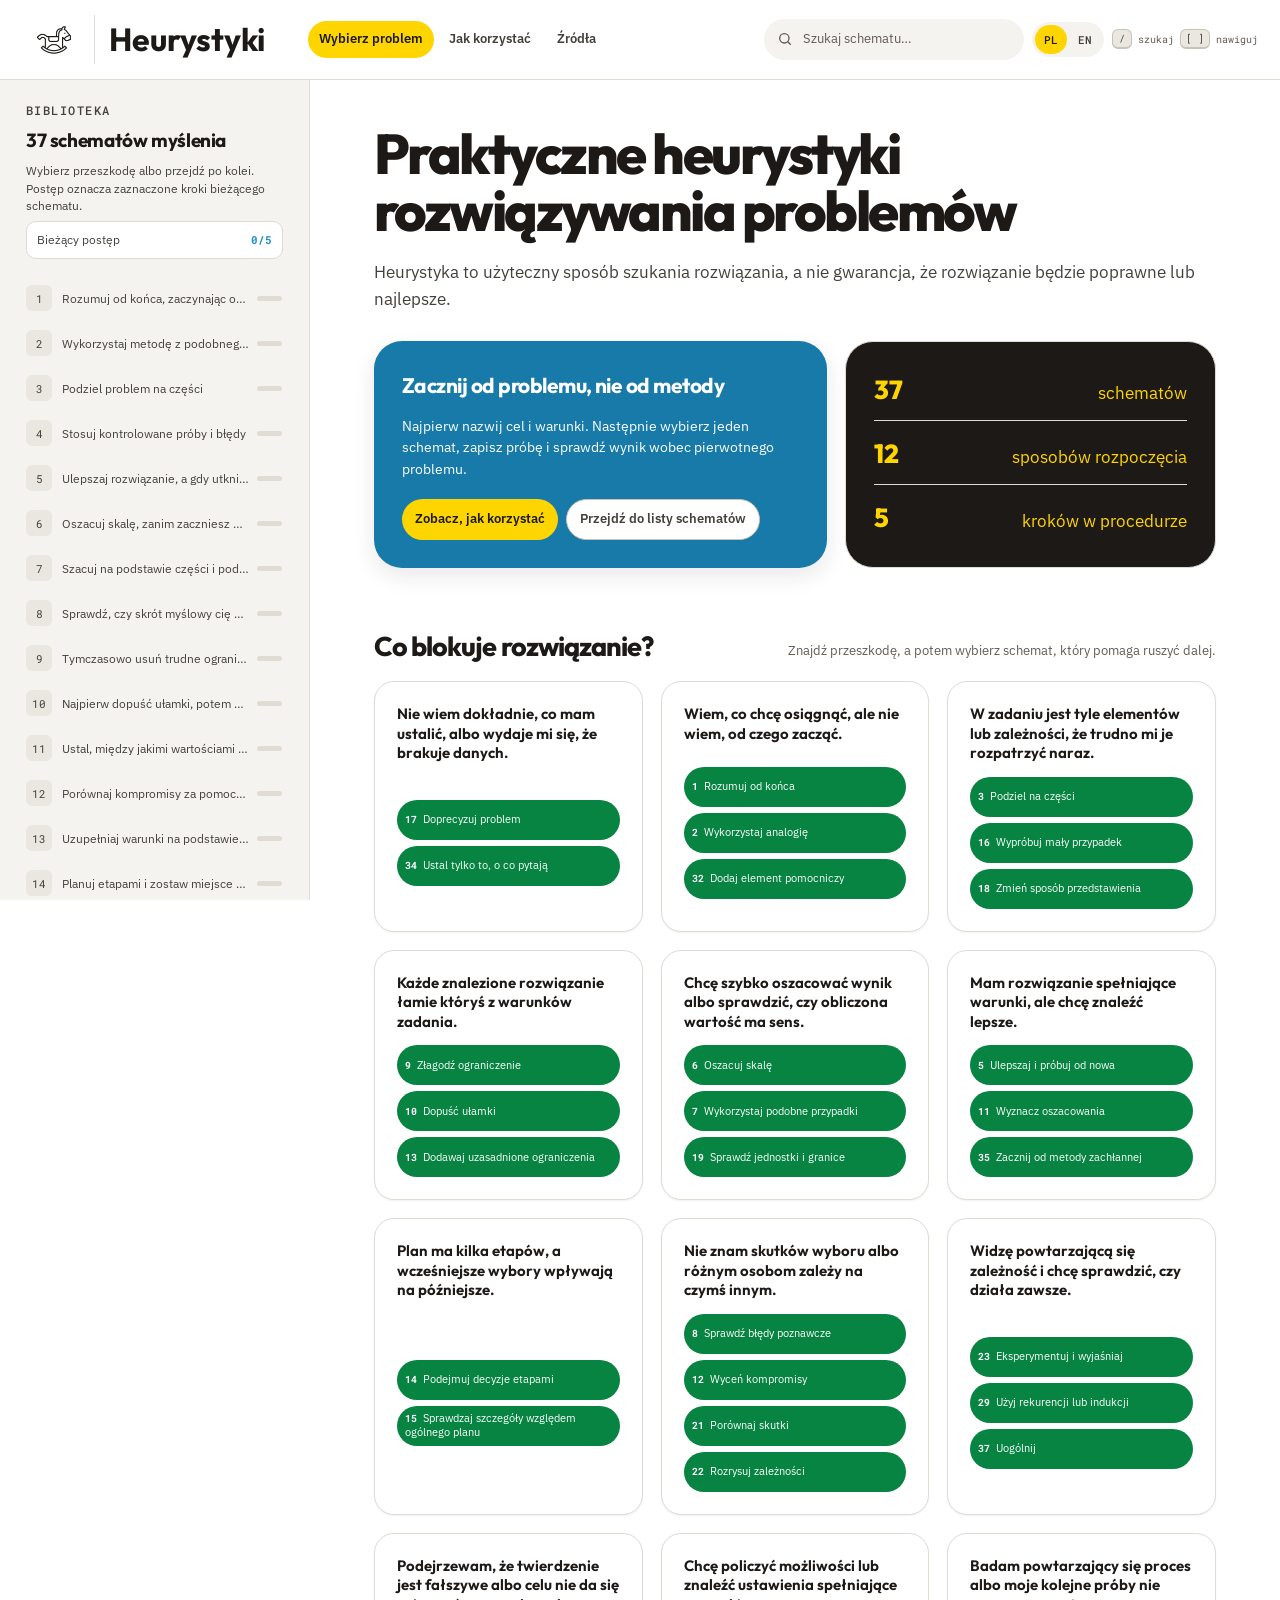
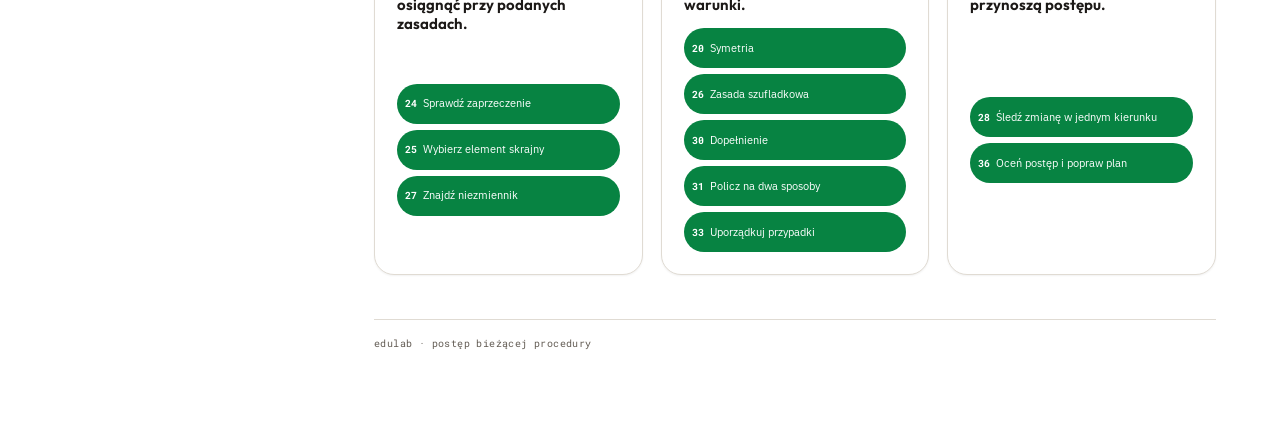
==== commit e945f435: "docs: clarify Polish heuristics and worked examples" ====
--- a/index.html
+++ b/index.html
@@ -287,6 +287,7 @@
     transition-duration: .001ms !important;
   }
 }
+.scheme-example p { white-space: pre-line; }
 </style>
 </head>
 <body data-menu="closed">
@@ -338,7 +339,7 @@
   </main>
 </div>
 <div id="live" class="sr-only" aria-live="polite" aria-atomic="true"></div>
-<script id="guide-data" type="application/json">{"en":"# Practical problem solving heuristics\n\nA heuristic is a useful way to look for a solution, not a guarantee that the solution is correct or best. This guide collects reusable schemes from the non-HTML documents in this folder. Each scheme explains when to use it and what to do next.\n\nThe procedures are plain-language adaptations, not quotations. Examples outside mathematics illustrate how a scheme might transfer; they are not claims that the sources tested it in those settings. Similar ideas are combined rather than repeated. Short source codes point to the document review at the end.\n\nThe expanded explanations are written for readers aged about 13–16. Each scheme includes an illustrative example created for this guide, not a quotation or a case study attributed to the source documents.\n\n## How to use this guide\n\nWrite down what you are trying to achieve, what you know, and which conditions a valid answer must satisfy. Choose one scheme that matches your obstacle. Record what you try and what it teaches you. Check the result against the original problem before accepting it.\n\nUse the schemes as a menu, not a checklist to complete in order. You may need to return to the framing, switch methods, or combine two approaches. A heuristic helps you discover an answer; a proof, an appropriate test, or a feasibility check establishes what you can claim about it.\n\n### Quick chooser\n\n| Your obstacle | Start with |\n|---|---|\n| The question is vague or seems to lack information | 17: Clarify the problem; 34: Find only what is asked |\n| You understand the goal but cannot see a route | 1: Work backward; 2: Analogy; 32: Add an intermediate object |\n| The problem is too large or tangled | 3: Break into parts; 16: Try a small instance; 18: Change representation |\n| Constraints make every attempt fail | 9: Relax a constraint; 10: Allow fractions; 13: Add justified restrictions |\n| You need a rough answer or a reality check | 6: Estimate the scale; 7: Use comparable cases; 19: Check units and limits |\n| Many answers work, but you want a better one | 5: Improve and restart; 11: Use bounds; 35: Try a greedy first pass |\n| The plan has stages or several decision levels | 14: Commit in stages; 15: Check the details against the big plan |\n| Options involve uncertainty or conflicting interests | 8: Check biases; 12: Price trade-offs; 21: Compare outcomes; 22: Map interactions |\n| You need to explore a pattern or general rule | 23: Experiment and explain; 29: Recurrence or induction; 37: Generalize |\n| You suspect a claim or target is impossible | 24: Test the opposite; 25: Use an extreme element; 27: Find an invariant |\n| The problem involves counting or arrangements | 20: Symmetry; 26: Pigeonholes; 30: Complement; 31: Count twice; 33: Systematic cases |\n| A process repeats, or your own work has stalled | 28: Track one-way change; 36: Review progress and revise the plan |\n\n## Schemes\n\n### 1. Work backward from the goal\n\n**Description:** Start from the exact result you want and ask: what must be ready just before it? Then ask the same about that step, and keep going back until you reach something you already know or can do today. A distant goal breaks into small requirements, and gaps in the plan show up. Finally read the chain forward from the start and check every link, because something you need is not always enough on its own.\n\n**Example:** You must hand in a science poster on Friday, and today is Monday. Work backward: handing in needs the finished poster, the poster needs its layout, and the layout needs a draft and sources, which you can start on now. Then a gap shows up: the teacher must see the poster before the hand-in, and the plan has no day for it. So plan from the end: teacher feedback Thursday, layout Wednesday, draft Tuesday, sources Monday. Last, read the plan forward: sources feed the draft, the draft feeds the layout, the layout goes to the teacher, and the feedback gives the final poster.\n\n**Useful for:** Planning, finding missing prerequisites, solving equations, and constructing proofs.\n\n**Procedure:**\n1. Describe the finished result precisely.\n2. Ask, \"What would be enough to make this happen?\"\n3. Repeat that question for each new requirement until you reach something already known or achievable.\n4. Reverse the chain and carry out the steps from the actual starting point.\n5. Check every forward step. A condition that is necessary for success may not be enough to produce it.\n\n**Watch out:** Backward reasoning can suggest a route without proving that the route works.\n\n**Sources:** [S1](#s1); [S4](#s4), section 2.2, the penultimate-step strategy, p. 27.\n\n### 2. Reuse the structure of a solved problem\n\n**Description:** An analogy: the new problem works like one you have already solved – a different story, the same relationships. Do not copy the answer or match only the topic. Find what depends on what, what is limited and what you want. Match each part of the solved problem to a part of the new one, then reuse the method, because the same relationships make the same method work. Before you trust the match, check the differences that could break it.\n\n**Example:** You have already solved this: tap A fills a pool in 3 hours and tap B in 6 hours. Together they need 2 hours, because in one hour A fills 1/3 of the pool and B 1/6, which is 1/2 together. New problem: Ola paints a fence in 3 hours and Kuba in 6. The story differs, the structure is the same: each painter is a tap, the fence is the pool, and the rates add up. So 1/3 + 1/6 = 1/2 of the fence per hour, which is 2 hours. One difference must be checked: this works only if they paint at the same time without getting in each other's way, for example with two brushes.\n\n**Useful for:** Unfamiliar problems, design, troubleshooting, and learning a new subject.\n\n**Procedure:**\n1. List the main objects, relationships, constraints, and goal in the current problem.\n2. Find a solved problem with a similar structure.\n3. Map each important part of that problem to a part of this one.\n4. Adapt its solution method.\n5. Identify differences that could break the analogy and test them first.\n\n**Watch out:** Similar appearance is weak evidence. The relationships that made the earlier solution work must also apply here.\n\n**Sources:** [S1](#s1).\n\n### 3. Break the problem into parts\n\n**Description:** When a problem is too big to grasp at once, split it into smaller tasks and write down what each one should produce. Note which task must wait for another result: you cannot book a room before you have permission. Small tasks are easier to start and easy to share between people. Then join the results and check the connections, because parts that work alone can clash together. The final check must test the original goal and all the conditions.\n\n**Example:** A class wants a film night, which looks like one huge job. Split it into five parts: permission, room, film, snacks, announcement. Mark what must wait: the room comes after permission, and the announcement needs the film and the room. One student plans the drinks and another the food, each list costing 6 euros; the class budget is 10 euros. Joined, the lists cost 12 euros, so the class drops one 2-euro item and gets exactly 10. Splitting shows who does what; only checking the whole catches the budget.\n\n**Useful for:** Projects, complex calculations, system design, and multi-stage investigations.\n\n**Procedure:**\n1. Separate the problem into parts with clear outputs.\n2. Mark which parts depend on other parts.\n3. Solve an independent part or an important prerequisite first.\n4. Combine the partial results, including the work needed to connect them.\n5. Test the whole result against the original goal and constraints.\n\n**Watch out:** The parts may interact. Several good local solutions do not automatically make a good overall solution.\n\n**Sources:** [S1](#s1).\n\n### 4. Use controlled trial and error\n\n**Description:** Controlled trial and error means each attempt is a small experiment: choose a plausible candidate, predict an outcome, test it safely, and record what the result teaches you. Change one relevant feature when possible, so you can connect cause and effect. A failed attempt is useful when it rules out an option; repeating random guesses is not. Use this only where the cost and risk are limited.\n\n**Example:** Your team predicts that folded paper strips make a paper bridge stronger. You build two identical 20-centimeter bridges, one with three strips and one with five, so the number of strips is the only difference. Then you add identical books one by one until each bridge collapses: three strips hold four books, five strips hold eight. Since nothing else changed, the extra books most likely come from the strips. The prediction held in this test, because you counted the books. It does not prove that every bridge needs five strips.\n\n**Useful for:** Troubleshooting, prototypes, and small searches where tests are cheap and safe.\n\n**Procedure:**\n1. Define a clear test for success.\n2. Choose a plausible candidate and predict what should happen.\n3. Test it with limited cost and risk.\n4. Record what worked, what failed, and what the failure rules out.\n5. Change one relevant feature when possible, then test again. Stop repeating attempts that teach you nothing.\n\n**Watch out:** Unrecorded changes make it hard to know what caused an improvement. Do not experiment on an irreversible or dangerous system without safeguards.\n\n**Sources:** [S1](#s1).\n\n### 5. Improve a workable solution and escape dead ends\n\n**Description:** Start with any solution that meets the hard requirements, then improve it through nearby changes, such as swapping two items. Keep changes that improve the chosen score. If small changes stop helping, you may be at a local optimum, meaning nothing nearby is better, so save the best version and restart or make a larger change. This search can find a better answer without proving it is the best possible one.\n\n**Example:** A class has five evenings, Monday to Friday, to study five subjects, one subject per evening. The tests are fixed: Maths on Wednesday, Physics on Thursday, Biology on Friday. A plan scores one point for each test whose subject is studied the evening before. Start with Maths, Physics, History, Biology, Geography: only Biology fits, score 1. Swapping Monday and Tuesday puts Maths on Tuesday: score 2. Now every swap of neighbouring evenings gives just 1 (only a bigger change, such as swapping Monday with Wednesday, would help): a local optimum. Restart from History, Geography, Maths, Physics, Biology (score 0). Three swaps give History, Maths, Physics, Biology, Geography: score 3, the maximum possible, since there are only three tests.\n\n**Useful for:** Schedules, layouts, routes, resource allocation, and designs with many possible answers.\n\n**Procedure:**\n1. Define what makes one valid solution better than another.\n2. Build a feasible starting solution.\n3. Try nearby changes and keep useful improvements.\n4. When progress stops, keep a copy of the best solution and try a restart or a larger change.\n5. Compare the best candidates using the same criteria and stop at a stated time or quality limit.\n\n**Watch out:** Being better than all nearby alternatives does not mean being best overall. Preserve hard constraints while searching.\n\n**Sources:** [S1](#s1), \"Improvement heuristics\" and \"Meta-heuristic methods\"; [S3](#s3), sections 7.2 and 8.2. This is a manual adaptation, not a full specification of those algorithms.\n\n### 6. Estimate the scale before calculating precisely\n\n**Description:** An order-of-magnitude estimate asks roughly how large a result is before you spend time on exact arithmetic. Round uncertain inputs, keep units, state assumptions, and use a low and high case to create a range. This catches a misplaced zero or an unrealistic plan early. It is a reality check, not an exact answer, guarantee, or fixed price; use a rigorous calculation when the decision needs one.\n\n**Example:** Your class wants to raise 100 euros by selling snacks. A quick estimate: 20 students, 3 snacks each, 2 euros per snack, so 20 × 3 × 2 = 120 euros. Some students will sell only 2 snacks and others 4, which gives 20 × 2 × 2 = 80 euros at the low end and 20 × 4 × 2 = 160 euros at the high end. The range from 80 to 160 contains 100, so the goal is realistic. If an exact calculation later gave 1200 euros, the estimate would show at once that an extra zero slipped in. Costs and unsold snacks still need checking.\n\n**Useful for:** Early planning, quick feasibility checks, and catching implausible calculations.\n\n**Procedure:**\n1. State the quantity and its unit.\n2. Break it into quantities that are easier to estimate.\n3. Choose rounded values and write down the assumptions behind them.\n4. Combine the values, checking that the units make sense.\n5. Change uncertain inputs to plausible low and high values. Report an approximate range rather than invented precision.\n\n**Watch out:** An estimate is not an exact result, a guarantee, or a fixed-price commitment. Use a more rigorous method when the decision requires one.\n\n**Sources:** [S1](#s1), \"What is Estimation?\" and \"Improving Estimation Accuracy.\"\n\n### 7. Estimate from parts and comparable cases\n\n**Description:** Estimate a task in two ways, then compare. First split it into pieces that do not overlap and price each piece from similar past work, such as minutes per edited clip. Add work that belongs to the whole, like a shared introduction. Then compare the total with how long a similar whole task took; if they differ, look for the reason. Two routes that agree make it more trustworthy. Also keep two numbers apart: effort is everyone's working time added up, while elapsed time runs from start to finish and is shorter when people work in parallel.\n\n**Example:** A class podcast has four interviews, and you estimate the editing. One interview took 15 minutes to edit before, so 4 × 15 = 60 minutes. Add 30 minutes for the shared introduction and upload: 90 minutes of effort. Two students each edit two interviews (30 minutes), then one of them adds the introduction and uploads (30 minutes), so the clock shows 30 + 30 = 60 minutes. The last podcast, also with four interviews, took 120 minutes of effort. The 30-minute gap has a reason: back then the teacher also asked for corrections, and this time there is no such step. So 90 minutes looks believable. After finishing, write down the real time and fix the 15-minute rate.\n\n**Useful for:** Effort, capacity, quantity, and cost estimates where relevant past data exist.\n\n**Procedure:**\n1. Divide the work into non-overlapping pieces.\n2. Estimate each piece using comparable completed work or a relevant rate, such as time per unit.\n3. Include coordination, integration, and other work that does not belong to a single piece.\n4. Compare the total with the result for a similar whole task. Investigate large differences.\n5. After completion, compare estimate with outcome and update the assumptions for next time.\n\n**Watch out:** Effort and elapsed time are different. Parallel work, dependencies, and shared risks affect the total; unfamiliar work may not fit historical rates.\n\n**Sources:** [S1](#s1), \"Improving Estimation Accuracy\" and \"Business.\"\n\n### 8. Check whether a mental shortcut is misleading you\n\n**Description:** Your first answer may come from a mental shortcut. The most common one is availability: what is easy to remember feels more frequent than it is, like two late buses you just waited for. Others are judging by resemblance and clinging to the first number you heard. So treat the first answer as a guess to test. Ask which shortcut may be behind it, look for data about similar cases, including data against your guess, and estimate the same thing by another route. Compare both answers and say what you still do not know.\n\n**Example:** Your school bus was late two times in a row, so you guess that half of the next ten trips, 5, will be late. Those two delays are easy to remember because they were annoying: that is availability. Second route: your notes on the last ten trips show only 2 late ones, the same two you remember. That is 20 percent, a better fit than 50. Ten trips is a small sample and rain could change the result, so you do not say ‘the bus is punctual’ but ‘about 2 trips in 10 are late, not certain’. The check corrected an impression without predicting the future.\n\n**Useful for:** Uncertain judgments, interpreting evidence, and reviewing estimates.\n\n**Procedure:**\n1. Write down your first answer and why it feels plausible.\n2. Ask whether it mainly comes from a recent or memorable example, a resemblance, or an initial number.\n3. Seek relevant data and comparable cases, including evidence against your first answer.\n4. Make a second estimate or explanation by a different route, without simply adjusting the first.\n5. Compare the results and state what remains uncertain.\n\n**Watch out:** Availability, representativeness, and anchoring describe possible judgment shortcuts, not reliable procedures for establishing truth.\n\n**Sources:** [S1](#s1), \"Examples of Common Heuristics\" and \"Limitations.\"\n\n### 9. Temporarily remove a difficult constraint\n\n**Description:** Pick one rule that makes the task hard and, on a draft only, pretend it does not exist. For a duty rota that could be ‘nobody two days in a row’. Now the task is easy, so you get a complete draft quickly. Then check the draft against the dropped rule: the places that break it show where the real difficulty is. Restore the rule and repair only those places. Sometimes the draft also shows how good an answer could be at best (see heuristic 11). Safety, legal and accessibility rules are never dropped from the final result.\n\n**Example:** A class needs a duty rota for Monday to Friday: 2 students per day, each of five students (A–E) on duty exactly twice, and nobody two days in a row. All three rules together are hard to juggle. Drop the last one for a moment and fill the table at once: Mon A B, Tue A C, Wed D E, Thu E B, Fri C D. Now check the dropped rule: A works Mon and Tue, E works Wed and Thu. Only two students are the problem. Swap A on Tuesday with E on Wednesday: Tue E C, Wed D A. Check again: every rule holds, and the draft only showed where the trouble was.\n\n**Useful for:** Overconstrained plans, allocation, scheduling, and optimization.\n\n**Procedure:**\n1. List the original constraints, separating actual requirements from assumptions or conventions.\n2. Choose one difficult constraint and explicitly remove or weaken it in a working model.\n3. Solve that version while keeping the original goal unchanged.\n4. Inspect which original constraints the result violates.\n5. Restore them one at a time, adapting the solution or using the result only as a bound or clue.\n\n**Watch out:** A relaxed solution may be impossible in the real problem. Relax safety requirements only in a model, never by silently dropping them from the delivered result.\n\n**Sources:** [S2](#s2), \"Constraint Relaxation.\"\n\n### 10. Allow fractions first, then restore whole choices\n\n**Description:** Some choices cannot be split: a booth is built whole or not at all, a bus is hired whole, a person is not assigned by halves. With several such choices you would have to test many combinations. So pretend for a moment that splitting is allowed: half a booth takes half the time and earns half the points. Then you only take, one by one, whatever pays most per hour, and the result shows the most you could possibly get (the ceiling). Finally return to whole choices and test real combinations, because a rounded fraction can break the limit.\n\n**Example:** The student council has 6 hours to prepare booths for the school fair and wants the most points. Booth A takes 4 hours and earns 8 points, B 3 hours and 6 points, C 2 hours and 3 points. Pretend booths can be halved: A and B earn 2 points per hour, C only 1.5. Take all of A and 2/3 of B for the last 2 hours (4 points), 12 in all. Every real plan is also allowed in the pretend version, where 12 is the maximum, so none beats it. Whole booths: A + B needs 7 hours, too many; A + C fits in 6 hours for 11 points, beating B + C (9) and A (8).\n\n**Useful for:** Selecting items, assigning resources, and planning quantities that must eventually be whole numbers.\n\n**Procedure:**\n1. Identify the whole-number or yes/no decisions.\n2. Allow fractions within the same limits, preserving the other constraints and the objective.\n3. Solve the relaxed version.\n4. Search for feasible whole-number choices using the result as guidance.\n5. Recheck every original constraint and compare the final value with the relaxed bound.\n\n**Watch out:** Rounding can violate a budget, capacity, or exact total. A nearby integer solution may not exist, and the best valid solution may be far away.\n\n**Sources:** [S2](#s2), \"Continuous Relaxation\" and \"Linear (LP) Relaxation.\"\n\n### 11. Use bounds to judge how much improvement is possible\n\n**Description:** A bound is a value beyond which the best answer cannot lie. Looking for the shortest route, drop a rule, for example ‘stay on the streets’, and solve that task. Every real route is allowed there too, so its best answer is shorter or equal: a lower bound. A real route you find shows the best is at most that long: an upper bound. The best answer lies between them, and the gap shows how much more you can gain. If they meet, it is proved best. For the biggest result, swap roles. Every bound must be justified, not guessed.\n\n**Example:** You cycle from home to school and look for the shortest route along the streets. Drop the street rule: in a straight line the distance is 8 km. Every street route is also allowed in that easier version, so none can be shorter: 8 km is a lower bound. You find a street route of 10 km, so the best one is at most 10 km. The best street route lies between 8 and 10 km, and further searching can save at most 2 km. Later you find a 9 km route: the range shrinks to 8–9 km. A street route of exactly 8 km would prove itself best at once; otherwise you need a better lower bound.\n\n**Useful for:** Optimization, feasibility checks, and deciding whether further search is worthwhile.\n\n**Procedure:**\n1. State whether you are minimizing something, such as distance, or maximizing it, such as output.\n2. Obtain a proven bound, for example by solving a valid constraint relaxation to optimality.\n3. Find a solution satisfying all original constraints and measure its value.\n4. For minimization, the relaxed optimum is a lower bound and the feasible value is an upper bound. For maximization, reverse those roles.\n5. Compare the gap. If both values agree, you have established optimality; otherwise report the remaining gap honestly.\n\n**Watch out:** An arbitrary approximate solution to the relaxed problem is not automatically a certified bound. Changing the objective requires a separate justification of the bound.\n\n**Sources:** [S2](#s2), \"Mathematical problem relaxation\" and \"Concluding Remarks.\"\n\n### 12. Put an explicit cost on a trade-off\n\n**Description:** Sometimes you cannot satisfy every wish at once: improving one result makes another worse. First split the requirements into hard rules that may never be broken and soft wishes that you may trade. Then give each soft wish a price: some penalty points for each unit of failure. Penalty points put different losses on one scale, so you can add them up and compare plans. Try other prices to see whether the choice changes. The numbers only organize the decision; they do not prove the winner is mathematically best.\n\n**Example:** A school band must pick a rehearsal plan. Two rules are hard: the room is booked and the recording is uploaded on Friday. Two wishes are soft and get prices: 5 penalty points for each absent member and 1 point for each 15 minutes the rehearsal runs past its planned 18:00 end. Plan A waits until everyone arrives and ends at 18:45: 3 × 1 = 3 points. Plan B starts on time without one member and ends at 18:00: 1 × 5 = 5 points. A wins, 3 to 5. If an absence cost only 2 points, B would win with 2, so state the prices openly. No price lets you skip the room or the Friday upload.\n\n**Useful for:** Balancing preferences in schedules, resource use, and designs.\n\n**Procedure:**\n1. Separate non-negotiable constraints from targets you are allowed to trade off.\n2. Define how to measure a target violation and assign it an explicit weight.\n3. Compare candidate solutions using the original score plus the weighted violation costs.\n4. Change the weights and see which choices change.\n5. Present the trade-offs and check all non-negotiable constraints before choosing.\n\n**Watch out:** A penalty is not permission to break a hard requirement. This is a practical penalty-model adaptation of the source's Lagrangian discussion, not a formal Lagrangian algorithm; arbitrary penalty scores do not certify optimization bounds.\n\n**Sources:** [S2](#s2), \"Lagrangian Relaxation.\"\n\n### 13. Add missing restrictions as failures reveal them\n\n**Description:** Start with a simplified version of the problem that has only the basic rules, and find any answer to it. Test that answer against the real situation. When it fails, work out why and add one general rule that rules out this kind of mistake, not just this one answer. Such a rule is called a cut, because it cuts off bad candidates. Then look for a new answer and repeat. Each rule must follow from the task and keep every valid answer; a rule based on taste can throw away a good solution.\n\n**Example:** A school has three clubs (robotics, chess, choir) and two rooms, the lab and the hall, each free at 15:00 and 16:00. Basic rule: every club gets a room and a time, and no room is booked twice at once. The first draft puts robotics and chess at 15:00, but one student attends both. New general rule: clubs sharing a member never meet together. The next draft puts robotics in the hall, which has no sockets for the robots. New rule: robotics only in the lab. Both rules come from the facts, so no valid timetable is lost. The third draft passes: robotics in the lab and choir in the hall at 15:00, chess in the hall at 16:00.\n\n**Useful for:** Complex planning models, configuration, and searches with many constraints.\n\n**Procedure:**\n1. Solve a simplified version of the problem.\n2. Test the candidate against the original requirements.\n3. Identify why it fails and express that failure as a general restriction.\n4. Check that the restriction preserves every valid solution, then add it.\n5. Solve again until the candidate passes or the model shows that no candidate can work.\n\n**Watch out:** Do not forbid a merely unfamiliar answer. A valid restriction must follow from the original problem, not from your preferences.\n\n**Sources:** [S2](#s2), \"Cutting Plane Methods.\" This is the human-scale pattern behind the formal method.\n\n### 14. Commit in stages while keeping later choices flexible\n\n**Description:** Decide a long plan one block at a time instead of fixing every detail at once. A block is a group of related decisions, such as decorations, games or cleanup. Settle the first block in detail, sketch the later ones roughly, and check that enough time, space and materials remain for them. If a later block no longer fits, go back and change an earlier choice. Early choices can trap you, and the method does not guarantee the best plan.\n\n**Example:** Maja has the school hall for 4 hours to decorate it for the fair, run the games and clean up. She decides one stage (block) at a time. First she picks the decorations: the rich set takes 2.5 hours. For the later stages she only sketches rough times: games 1.5 hours, cleanup 1 hour. She checks: 2.5 + 1.5 + 1 = 5 hours, one more than she has. So she goes back to the first choice: simple decorations take 1.5 hours, and 1.5 + 1.5 + 1 = 4 hours fits exactly. Without that check she would have found the problem only during the fair.\n\n**Useful for:** Multi-stage schedules and plans too large to settle in full at once.\n\n**Procedure:**\n1. Divide decisions into stages or logical blocks.\n2. Keep earlier decisions fixed, require valid discrete choices in the current block, and simplify later blocks.\n3. Solve the current subproblem and check whether later work can still fit.\n4. Fix the current block and move to the next.\n5. If a later block becomes impossible, revisit earlier commitments rather than pretending the full plan works.\n\n**Watch out:** Early choices can trap later stages. This is a heuristic, not a guarantee of feasibility or optimality.\n\n**Sources:** [S2](#s2), \"Relax-and-Fix Heuristics.\"\n\n### 15. Alternate the big plan with detailed feasibility checks\n\n**Description:** A big plan sets the direction, but it can look fine until you work out the details. So go back and forth: propose a plan, then check the real tasks, time, people and cost it needs. If something does not fit, name the exact part that causes it and use that fact to change the plan. Such feedback is a specific fact from the details, not a vague feeling that it will not work. Repeat until both levels agree. Agreement still does not guarantee success, so check the whole at the end.\n\n**Example:** Four students plan a science video. The big plan: film the whole experiment live in the school lab, which they have for only 20 minutes. Detail check: setting up the experiment takes 12 minutes and filming it 10, so 12 + 10 = 22 minutes, 2 more than they have. The feedback is specific: the setup does not fit in the lab. They revise the big plan: assemble the experiment at home and only plug it in at school, which takes 4 minutes. New check: 4 + 10 = 14 minutes, so 6 minutes remain for a retake. Plan and details now agree.\n\n**Useful for:** Location choices, staffing plans, system design, and other decisions with a strategic layer and an operational layer.\n\n**Procedure:**\n1. Separate high-level choices from the detailed work they imply.\n2. Propose a high-level plan.\n3. Work out the details under those choices, checking feasibility and cost.\n4. If the details fail, identify the particular high-level combination responsible. Feed that restriction or cost information back into the plan.\n5. Repeat until both levels agree, then check the complete solution.\n\n**Watch out:** Feedback must be justified and specific enough to improve the next proposal. This manual adaptation does not inherit the mathematical guarantees of formal decomposition algorithms.\n\n**Sources:** [S2](#s2), \"Benders Decomposition.\"\n\n### 16. Solve a small or simple instance first\n\n**Description:** A small instance is a reduced version of the same problem: fewer objects, smaller numbers, or simpler rules, while keeping the relationship you want to understand. Solve it, compare it with a slightly larger case, and look for steps that stay the same. This gives a foothold when the original feels tangled. It suggests a reusable method, not proof for every size; restore the original size and check the actual rules.\n\n**Example:** A tournament has 20 players, and every player meets every other player exactly once. How many games is that? Start small: two players play 1 game, three play 3, four play 6. What repeats: each new player plays one game against every player already there, so going from 3 players to 4 adds 3 games. With 20 players the last newcomer adds 19, so the total is 1 + 2 + … + 19, all whole numbers from 1 to 19 added up: 190 games. The small cases found the pattern and the newcomer idea explains it. It holds only while every pair plays once; with other tournament rules, check again.\n\n**Useful for:** Unfamiliar rules, counting, learning, prototypes, and finding a first foothold.\n\n**Procedure:**\n1. Replace large numbers, many objects, or several dimensions with a manageable case.\n2. Solve that case completely and record the important steps.\n3. Try a slightly larger or less convenient case.\n4. Identify what stayed the same and propose a reusable method.\n5. Restore the original size and check why the method still applies.\n\n**Watch out:** Making a smaller instance is not necessarily a formal optimization relaxation. Success in a special case is a clue, not proof of the general claim.\n\n**Sources:** [S2](#s2), \"Problem Relaxation in K-12 Math Problem-Solving,\" practical classroom strategies; [S3](#s3), section 5.\n\n### 17. Clarify the problem and challenge hidden assumptions\n\n**Description:** Before solving, make the question exact. Write down the goal, meaning what you will accept as success, the facts you are given, and the limits that really apply. List your assumptions separately: things you treat as true without checking. Ask whether a rule is real or only a habit. This matters because a perfect solution to a slightly different question helps nobody. After solving, return to the question and check that your answer is about the one that was asked.\n\n**Example:** A class asks: ‘Can everyone get to the museum by 9:00?’ First decide who ‘everyone’ is: 28 students and 2 teachers, 30 people. The bus leaves at 8:10 and drives for 35 minutes, so it arrives at 8:45, in time. The school rule is one seat for every person, and this bus has only 28 seats. It is easy to assume silently that two people can stand and answer ‘yes’. Check that assumption against the rule: it fails, so 2 people have no seat and the answer is ‘no’, even though the time is fine. The class needs a bigger bus or a second one. Naming the assumption showed which question you were really answering.\n\n**Useful for:** Almost any problem, especially disagreements about what needs solving.\n\n**Procedure:**\n1. State the question in your own words and describe what would count as success.\n2. List the unknowns, the given facts, and the constraints.\n3. Mark assumptions separately from facts. Ask which limits are real and which are habits or conventions.\n4. Check whether the information is sufficient, contradictory, or irrelevant.\n5. Choose a first plan, carry it out with checks, and review both the answer and the method.\n\n**Watch out:** Solving a neatly stated question is not useful if it is the wrong question. Confirm that the framing still serves the original goal.\n\n**Sources:** [S3](#s3), sections 3, 5, and 6; [S2](#s2), the four problem-solving stages; [S5](#s5), pp. 220-223, including the need to move back between stages.\n\n### 18. Change the representation\n\n**Description:** Describe the same problem in another form: a picture, a table, an equation, or a model made of objects. The new form should make a hidden relationship easier to see, for example when letters stand for unknown numbers. Label every quantity and carry over every condition from the text, which means each fact in the words must appear in the new form, otherwise you end up solving a different problem. A sketch suggests an answer but does not prove it.\n\n**Example:** A rectangle has a perimeter of 26 cm, and its length is 3 cm more than its width. In words this is hard to hold in your head, so draw the rectangle and label the width w and the length w + 3. The perimeter is two widths and two lengths: 2w + 2(w + 3) = 26, which simplifies to 4w + 6 = 26. Then 4w = 20, so w = 5 and the length is 8. Check: 2 × 5 + 2 × 8 = 26, and 8 is 3 more than 5. The picture and the letters turned the words into an equation without dropping either condition.\n\n**Useful for:** Dense verbal problems, awkward algebra, spatial relationships, and tangled dependencies.\n\n**Procedure:**\n1. Identify what is hard to see in the current representation.\n2. Choose a form that exposes it, such as a diagram for spatial relationships or a table for cases.\n3. Label every important quantity and translate all constraints.\n4. Solve or explore the new representation.\n5. Translate the result back and check that nothing was lost or added.\n\n**Watch out:** An equivalent transformation preserves the problem. An approximation changes it and needs a separate check; a sketch is not proof of an exact relationship.\n\n**Sources:** [S3](#s3), section 5, \"Substitution or transformation\" and \"Abstraction\"; [S2](#s2), concrete models.\n\n### 19. Check units and extreme cases\n\n**Description:** Write the unit next to every measured quantity and try simple extreme cases before you trust a formula. Units tell you what kind of result you get: distance divided by time gives speed, while time divided by distance gives hours per kilometre. Simple cases are zero, one, equal values, and the smallest or largest allowed input. They can expose a reversed operation or a limit of the model, but passing them does not prove the formula right. Never feed in forbidden input, such as dividing by zero hours.\n\n**Example:** A cyclist rides 18 km in 1.5 hours, and you want the speed. It is easy to divide the wrong way and compute 1.5 ÷ 18, which is about 0.083. Write the units: hours divided by kilometres is hours per kilometre, not speed, so the division is reversed. The right calculation is 18 ÷ 1.5 = 12 km/h. Now try extremes: 0 km in 1.5 hours gives 0 km/h, as it should: no distance, no speed. And 36 km, twice as far, in the same time gives 24 km/h, twice as fast, as it should. Zero hours is not tested, because division by zero is not defined.\n\n**Useful for:** Formulas, estimates, models, and catching errors before detailed calculation.\n\n**Procedure:**\n1. Attach units to all measured quantities and verify that both sides of each equation have compatible units.\n2. Check simple inputs such as zero, one, equal quantities, or an empty case when allowed.\n3. Examine what happens near the allowed minimum or maximum, or as a quantity becomes very large.\n4. Compare the behavior with what the original situation requires.\n5. Investigate any mismatch, including whether the model stops applying at that boundary.\n\n**Watch out:** Passing these checks does not prove correctness. Do not demand meaningful behavior outside a model's stated domain.\n\n**Sources:** [S3](#s3), section 5, \"Dimensional analysis\" and \"Limiting cases.\"\n\n### 20. Use symmetry to avoid repeated work\n\n**Description:** Look for symmetry: a change that breaks no rule and does not change the goal, such as moving everyone along by one seat, swapping two identical pieces, or renaming things. If different cases become the same after such a change, count or solve only one of them and copy the result to the rest. First check the rules: a marked seat, a different colour or a special player can destroy the symmetry.\n\n**Example:** Four friends, Ania, Bartek, Celina and Darek, sit at a round table with no marked seats. An arrangement is the clockwise order of people around the table, so when everybody moves one seat clockwise, nothing has changed. There are 4 such moves, so counting all 4 × 3 × 2 × 1 = 24 seatings counts every arrangement 4 times. Instead, put Ania in any seat, which removes the moving, and place the other three in 3 × 2 × 1 = 6 ways. Check: 24 ÷ 4 = 6. If one chair were marked ‘by the door’, moving everyone would change who sits there, so all 24 seatings would be different.\n\n**Useful for:** Geometry, counting, arrangements, and optimization with interchangeable elements.\n\n**Procedure:**\n1. Find transformations that preserve all rules and the goal.\n2. Group cases that those transformations make equivalent.\n3. Solve one representative from each group.\n4. Translate the result to the equivalent cases.\n5. If counting, account for group sizes carefully; some configurations have more symmetry than others.\n\n**Watch out:** A symmetric problem need not have only symmetric solutions. Distinguishing constraints can destroy an apparent symmetry.\n\n**Sources:** [S3](#s3), section 5, \"Symmetry reduction.\"\n\n### 21. Compare choices through outcomes and trade-offs\n\n**Description:** For each choice, write down what you may gain, what you may lose, and what you give up. If the result is uncertain, list the possible outcomes. Give an outcome a probability, a justified estimate of how often it happens, only when you have evidence: not knowing is not the same as 50 percent. With probabilities you can compute an expected score, the average result if the choice were repeated many times. Also check the worst outcome, because a single average hides it.\n\n**Example:** Rita must choose between two ways of studying for a test. Plan A takes two hours. In four similar quizzes after studying this way she scored 80 points three times and 60 once, so she estimates 75% for 80 points and 25% for 60. Her expected score, the average over many repeats, is 0.75 × 80 + 0.25 × 60 = 75 points. Plan B takes one hour, but she has no quizzes to judge it, so its chance is unknown, not 50%. She could try it, but she cannot compute an average from an invented probability. And if 60 points is too low for her because it would not pass, the average of 75 does not settle the choice.\n\n**Useful for:** Decisions with uncertainty, competing objectives, or several plausible options.\n\n**Procedure:**\n1. List feasible options, including doing nothing when relevant.\n2. Draw the important possible outcomes for each option.\n3. Record benefits, costs, foregone alternatives, and any probability estimates you can justify.\n4. Compare outcomes using consistent criteria. Where numerical values and probabilities are meaningful, calculate probability-weighted totals.\n5. Vary uncertain assumptions and check downside outcomes before deciding.\n\n**Watch out:** A favorable average can hide an unacceptable loss. Do not invent probabilities or hide value judgments inside a single score.\n\n**Sources:** [S3](#s3), sections 7.3 and 9.\n\n### 22. Map interactions and incentives\n\n**Description:** Draw the problem as a map: people or parts as dots, and arrows for who passes work or influence to whom. On the map look for the bottleneck, the spot that limits the speed of the whole process, and for incentives, the rewards that make people choose a certain action. Such a map helps predict side effects of a change. It shows connections, not causes, so try a small change first and check the result as a whole.\n\n**Example:** Four students each send 4 or 5 slides to one classmate, the editor, who assembles the presentation before the deadline. The teacher gives one point per slide, so everyone sends more and more. The editor gets 18 slides late, many repeating the same content, and cannot finish. The map shows why: the point per slide is the incentive that floods the editor, the bottleneck. The students ask the teacher for a trial: grade the whole presentation and allow at most 3 slides per student. Now 4 × 3 = 12 slides arrive without repeats and the editor finishes on time. One trial suggests the rule helped, but does not prove it caused every improvement.\n\n**Useful for:** Organizational problems, process bottlenecks, coordination, and changes with side effects.\n\n**Procedure:**\n1. Draw the important components or participants as nodes.\n2. Connect them with dependencies, flows, or influences and label the direction.\n3. Look for bottlenecks, feedback loops, and competing goals.\n4. Predict how a proposed change would affect the rest of the system and how other participants might respond.\n5. Test a limited change and check the whole-system result, not just the improved part.\n\n**Watch out:** A network diagram is a model, not evidence that a causal link exists. Do not assume people have identical information or behave exactly as your model predicts.\n\n**Sources:** [S3](#s3), sections 8.1 and 8.4. The procedure is a practical adaptation of these perspectives.\n\n### 23. Experiment, find a pattern, then explain it\n\n**Description:** Run a few small experiments to discover a possible pattern, then find the reason it should hold. A pattern is a repeated relationship; a proof explains why it must hold under the given rules. Record examples in a consistent way. The first few results fit many different rules, so examples suggest a rule but do not prove it always works. If a test fails, fix the rule instead of hiding the exception.\n\n**Example:** Squares are made from matchsticks and placed in a row so that neighbors share a side. One square needs 4 matchsticks, two need 7, three need 10. Each time 3 more are added, so eight squares should need 4 + 7 × 3 (the first square plus 7 more) = 25 matchsticks. Why? A new square already shares one side with the previous one, so only three matchsticks are added. That explains any straight row. The numbers 4, 7 and 10 alone would not be proof, because other rules fit them too.\n\n**Useful for:** Sequences, repeated processes, counting, and exploring unfamiliar systems.\n\n**Procedure:**\n1. Produce several small examples and record them in a consistent table or diagram.\n2. Look for repetitions, differences, ratios, or other stable relationships.\n3. State the suspected rule precisely, including where you think it applies.\n4. Test deliberately awkward cases rather than only examples likely to agree.\n5. If the rule survives, explain or prove it from the problem's structure. If it fails, use the failure to refine the rule.\n\n**Watch out:** Many different rules can fit the same early examples. Evidence from examples and a general proof are different things.\n\n**Sources:** [S4](#s4), section 2.2, especially pp. 26-33, and section 6.1, p. 195; [S3](#s3), sections 4 and 6.\n\n### 24. Test the opposite and search for a counterexample\n\n**Description:** To check a claim, try to break it. If you suspect it is false, look for a counterexample: one case that meets the starting conditions but not the conclusion. One is enough to reject the claim. If you suspect it is true, assume the opposite and follow the consequences. If they lead to something impossible, the opposite is out and the claim stays (this is a proof by contradiction). Not finding a counterexample after a few tries proves nothing.\n\n**Example:** Claim 1: ‘Every number ending in 5 is prime.’ The example 5 fits, but one example proves nothing, so look for a case that breaks it. The number 15 ends in 5 and 15 = 3 × 5, so it is not prime. One counterexample is enough to reject the claim. Claim 2: ‘There is no largest whole number.’ Assume the opposite: there is a largest one, N. But N + 1 is also a whole number, and it is larger than N. A largest number that is not the largest is impossible, so the opposite fails and the claim stays.\n\n**Useful for:** Proofs, reviewing universal claims, and exposing faulty rules.\n\n**Procedure:**\n1. Write the assumptions and the exact conclusion separately.\n2. Negate the conclusion carefully. For example, the opposite of \"every case works\" is \"at least one case fails.\"\n3. Explore that possibility while keeping the original assumptions.\n4. If it forces a genuine contradiction, explain why the negated conclusion is impossible.\n5. If you find a valid counterexample instead, reject or narrow the original claim.\n\n**Watch out:** Failure to find a counterexample is not proof. In empirical problems, a conflict may show that the model or an assumption is wrong rather than establish a universal truth.\n\n**Sources:** [S4](#s4), section 2.3, pp. 41-44.\n\n### 25. Focus on an extreme element\n\n**Description:** Pick an extreme member of the group: the tallest person, the smallest number, the first or last step. A member at the end of the scale cannot have things that an ordinary member could have, so one look at it can replace checking everyone. First make sure it exists (a finite group always has a tallest). Then ask what the claim would demand of it. If it demands something even bigger or smaller, you have a contradiction. Pick someone who really is in the group, not an imagined person taller than everyone.\n\n**Example:** Five friends stand in a circle. Each says: ‘The person on my right is taller than me.’ Can all five be telling the truth? You do not need to know anyone's height or try every arrangement. Take the tallest person. If she is telling the truth, her right neighbor is taller than the tallest person in the circle, which is impossible. So at least one friend is wrong. The same argument works for a circle of any size.\n\n**Useful for:** Existence proofs, arrangements, ordered data, and reducing complicated cases.\n\n**Procedure:**\n1. Choose an ordering or a quantity to minimize or maximize.\n2. Check that an extreme object actually exists.\n3. Select it and write down what its extreme status rules out.\n4. Ask whether a proposed configuration would force an even smaller or larger object, contradicting that choice.\n5. Use the resulting restriction to solve or reduce the problem.\n\n**Watch out:** An infinite collection need not have a minimum or maximum. This scheme selects an actual extreme object; it is different from testing a formula at a limiting value.\n\n**Sources:** [S4](#s4), section 3.2, pp. 73-83.\n\n### 26. Show that something must share a slot\n\n**Description:** The pigeonhole principle says: if you put more objects into fewer categories, some category gets at least two objects. The objects can be people, dates, files or game pieces; the categories are whatever you sort them by. This lets you prove that a repetition or collision cannot be avoided, even when you cannot say which category it will happen in. For a stronger claim, multiply the number of categories by 2: more than 12 × 2 objects in 12 categories force some category to hold at least 3.\n\n**Example:** In a class of 25 students, can you be sure that at least three were born in the same month? Sort the students by birth month. That gives 12 categories, and each student fits exactly one. Try to refute it. Suppose every month had at most 2 students. Then the class would have at most 12 × 2 = 24 students. But there are 25, so some month has at least 3. You know such a month exists without checking a single birthday, though the principle does not say which month it is.\n\n**Useful for:** Proving unavoidable repetitions, collisions, close pairs, and capacity limits.\n\n**Procedure:**\n1. Decide which objects you will place into categories.\n2. Define the categories so that sharing one gives a useful relationship.\n3. Assign every object to exactly one category, handling boundaries explicitly.\n4. Compare object count with category count or capacity. More than `k × m` objects in `m` categories forces some category to contain at least `k + 1` objects.\n5. Translate the shared category back into the result you need.\n\n**Watch out:** The hard part is choosing useful categories. The principle guarantees that a shared category exists, not necessarily which one it is.\n\n**Sources:** [S4](#s4), section 3.3, pp. 84-91.\n\n### 27. Find something that cannot change\n\n**Description:** An invariant is something that no allowed move can change, such as the parity (odd or even) of the number of switches that are on, a total or a remainder. Write down the moves, pick a candidate property and check that every move keeps it. If the start and the target have different values of it, the target cannot be reached. If the values match, you have learned nothing yet: the target may still be out of reach for other reasons, so you must study the moves further.\n\n**Example:** Three switches are all off: 000, where 1 means on. The only allowed move flips switches 1 and 2 together. Can you reach 100? Count the switches that are on. A move flips two switches, and each one adds 1 or removes 1, so the count changes by +2, 0 or -2 and stays even. State 100 has one switch on, an odd number, so it is impossible. What about 101? Two on is even, so parity does not forbid it, yet from 000 you can only reach 110 and then return to 000, because switch 3 never changes. So 101 is impossible too: matching parity was not enough.\n\n**Useful for:** Transformation puzzles, reachability, bookkeeping, and checking repeated operations.\n\n**Procedure:**\n1. Define the allowed moves precisely.\n2. Test candidate invariants such as a total, difference, parity, remainder, or color balance.\n3. Prove that each type of move preserves the chosen property.\n4. Compare its value at the start and in the desired end state.\n5. If they differ, the target is impossible under those moves. If they agree, continue searching using the invariant as a check.\n\n**Watch out:** Matching an invariant does not establish reachability. You must test every allowed move, not just the ones in your first examples.\n\n**Sources:** [S4](#s4), section 3.4, pp. 92-102; the coloring example in section 2.4, pp. 54-55.\n\n### 28. Track a quantity that moves only one way\n\n**Description:** Find a number that describes the current situation and changes in only one direction under every allowed move: it only goes down, or it only goes up. Such a number shows progress, can rule out a goal, or prove that a process ends. Falling alone does not guarantee an end, because a number can fall ever more slowly and never reach zero. So check two things: whether it drops by at least 1 in every move, and whether it cannot go below 0, like the number of tokens in a pile.\n\n**Example:** Two players share a pile of 12 tokens. In each move a player takes 1, 2 or 3 tokens, and the game ends when the pile is empty. Will it end, and how many moves can it last? Watch the number of tokens: every move lowers it by at least 1, and it cannot fall below 0. So after at most 12 moves (if everyone takes just one) the pile is empty. A number halved each round (1, 1/2, 1/4...) also keeps falling, but it never reaches 0, because the steps get smaller. That is why ‘at least 1 per move’ matters.\n\n**Useful for:** Repeated procedures, games, iterative improvement, and termination arguments.\n\n**Procedure:**\n1. Define a numerical measure of the current state.\n2. Check how every allowed move changes it.\n3. Establish its direction of change and any lower or upper bound.\n4. To prove stopping, show that progress cannot continue forever, for example because a nonnegative integer decreases by at least one at each active step.\n5. Identify the states where progress stops and check that they satisfy the desired conclusion.\n\n**Watch out:** A decreasing real number can keep decreasing forever. A bounded monotone score alone does not prove finite termination, and unchanged-score moves may still cycle.\n\n**Sources:** [S4](#s4), section 3.4, \"Monovariants,\" pp. 102-106.\n\n### 29. Build the large case from smaller cases\n\n**Description:** Work out the smallest cases by hand, then build each bigger case from smaller ones you already have. Ask: how can the last move into this size be made? Every way leads back to a smaller case that is already solved, so the answers add up step by step. A rule that calculates each answer from earlier ones is called a recurrence. Proving that the pattern holds for every size is a different task (induction).\n\n**Example:** A robot climbs a staircase, and every jump goes up 1 or 2 steps. How many routes lead to step 4? Count small cases by hand: to step 1 there is 1 route (jump 1), to step 2 there are 2 (1 + 1, or 2). The last jump into step 3 starts from step 2 (jump 1) or step 1 (jump 2), so routes to step 3 equal those to step 2 plus those to step 1: 2 + 1 = 3. Likewise for step 4: 3 + 2 = 5. Listing: 1 + 1 + 1 + 1, 1 + 1 + 2, 1 + 2 + 1, 2 + 1 + 1, 2 + 2 – five.\n\n**Useful for:** Counting, sequences, recursive procedures, and proofs indexed by whole numbers.\n\n**Procedure:**\n1. Define the result or claim for size `n` precisely.\n2. Solve all required starting cases.\n3. Explain how a larger case reduces to smaller cases, or how correct smaller cases establish the next one.\n4. For counting, ensure that the construction covers every case without duplicates. For proof, justify the step for an arbitrary allowed size.\n5. Combine the starting cases with the step; check that no size is skipped.\n\n**Watch out:** Assuming the very case you are trying to prove is circular. An induction step without the needed starting cases establishes nothing on its own.\n\n**Sources:** [S4](#s4), section 2.3, pp. 45-50, and section 6.4, pp. 214-217.\n\n### 30. Solve or count the complement\n\n**Description:** When a problem says ‘at least one’, count the opposite instead: the outcomes where it never happens. These form the complement. Take the number of all possible outcomes and subtract the complement. This is easier because ‘none’ is one simple condition, while ‘at least one’ hides several cases at once. A probability is the number of good outcomes divided by the number of all outcomes, but only when every outcome is equally likely, as with a fair die.\n\n**Example:** You roll a fair die twice and want at least one six. Counting that directly needs three cases: a six on the first roll, on the second, or on both. Count the opposite instead: no six at all. Each result is a pair (first roll, second roll), so there are 6 × 6 = 36 pairs, all equally likely. Without a six each roll has 5 options: 5 × 5 = 25 pairs. So at least one six appears in 36 − 25 = 11 pairs, a probability of 11/36. Adding the pairs with a six on the first roll (6) and on the second (6) would give 12, because the pair (6, 6) is counted twice.\n\n**Useful for:** Counting, probability, and requirements such as \"at least one\" or \"not all.\"\n\n**Procedure:**\n1. Define the complete set of allowed possibilities.\n2. State exactly which possibilities fail the desired condition.\n3. Check that success and failure are disjoint and together cover the whole set.\n4. Count the whole set and subtract the failures, or use `P(success) = 1 - P(failure)` with the correct probability model.\n5. Check edge cases and whether any failures were counted more than once.\n\n**Watch out:** Dividing counts to obtain a probability requires equally likely outcomes. Overlapping failure categories cannot simply be added.\n\n**Sources:** [S4](#s4), section 6.3, pp. 207-208.\n\n### 31. Count the same thing in two ways\n\n**Description:** Count the same thing twice, from two different viewpoints. Both counts describe the same objects, so the results must match. This can turn a hard count into an easy one, and a mismatch reveals a mistake. Before you start, decide what exactly counts as one object and whether order matters. Also ask whether one object can be counted more than once; if so, correct for it afterwards.\n\n**Example:** Six students greet each other with a handshake, every pair exactly once. How many handshakes are there? First way, one by one: the first student shakes 5 new hands, the second only 4 new ones, then 3, 2 and 1, so 5 + 4 + 3 + 2 + 1 = 15. Second way, by ends: each of the 6 students shakes 5 hands, giving 6 × 5 = 30 handshake ends. Every handshake has two ends, one for each person, so it was counted twice: 30 / 2 = 15. Both ways give 15, so the answer is confirmed. Had you got 15 and 30, the mismatch would reveal a mistake – here, forgetting to divide by 2.\n\n**Useful for:** Counting identities, audits, consistency checks, and translating arrangements into simpler codes.\n\n**Procedure:**\n1. Define exactly what is being counted and whether order matters.\n2. Count it by one grouping or viewpoint.\n3. Count it independently by another viewpoint, or construct a reversible mapping to easier objects.\n4. Verify that both routes include every valid object with the same multiplicity.\n5. Equate the totals or use the easier count. Investigate any disagreement.\n\n**Watch out:** Redundant choices create overcounting. Once earlier choices determine a later one, it is no longer an independent choice.\n\n**Sources:** [S4](#s4), section 6.1, pp. 191-192, and section 6.2, especially pp. 199-200.\n\n### 32. Add a helpful object or intermediate quantity\n\n**Description:** When the facts you have do not connect to what you want, add something the problem did not ask for: draw a line, name an unknown with a letter, or work out a subtotal. Choose it so that it links what you know to what you want. It is a bridge, not a new assumption: it must be possible to draw it, and it must not assume the very thing you want to show. At the end, return to the original question.\n\n**Example:** A rectangular school court is 6 m by 8 m. How far is it from one corner to the opposite one? The sides alone do not give that distance, so draw the diagonal. It cuts the court into two right triangles, and in each the diagonal is the longest side. By the Pythagorean rule, the square of the longest side equals the sum of the squares of the other two: d² = 6² + 8² = 36 + 64 = 100 (d² means d × d). Since 10 × 10 = 100, d = 10 m. The added line only helped the calculation; it did not change the court.\n\n**Useful for:** Geometry, awkward expressions, and problems where the givens seem disconnected from the goal.\n\n**Procedure:**\n1. Ask what relationship would make the final step easy.\n2. Introduce an object or quantity designed to expose that relationship.\n3. Define it precisely and verify that it exists in the allowed setting.\n4. Use it to form smaller claims connecting the givens to the target.\n5. Translate the conclusion back so the final answer does not depend on an unjustified construction.\n\n**Watch out:** A useful-looking construction may be impossible or smuggle in the desired conclusion. Adding clutter without a purpose rarely helps.\n\n**Sources:** [S4](#s4), section 8.4, pp. 282-284; [S3](#s3), section 5, auxiliary variables and constructions.\n\n### 33. List cases systematically and eliminate impossibilities\n\n**Description:** Write down all possibilities in a fixed order, for example in a table or a branching list, and cross out those that break a rule. Start with the rule that crosses out the most at once, and note the reason for every deletion. Split the possibilities so that each lands in exactly one branch: nothing is missing and nothing repeats. This works when the full list is short enough to write. If you check only part of it, you may find a solution, but you cannot say there are no others.\n\n**Example:** A locker code uses the digits 1, 2, 3, 4, each exactly once. Rules: the last digit is even, and the first digit is smaller than the second. Split by the last digit. Ending in 1 or 3 is crossed out at once, because those digits are odd. Ending in 2: the first three places hold 1, 3, 4 in 6 orders. Cross out 3142, 4132 and 4312, where the first digit is bigger than the second; 1342, 1432 and 3412 stay. Ending in 4 works the same way and leaves 1234, 1324 and 2314. The branches cannot overlap and together cover every allowed ending, so there are exactly six codes.\n\n**Useful for:** Logic puzzles, small configuration searches, ordering problems, and finding all solutions.\n\n**Procedure:**\n1. Define the possible choices or states and a consistent way to write each one.\n2. Split the search into cases that cover every possibility without duplication.\n3. Apply the strongest or cheapest checks first and cross out cases that violate them.\n4. For each remaining case, continue with the next undecided choice. Keep the reasons for exclusions.\n5. Check every surviving answer against all conditions. If claiming there are no others, explain why the search was complete.\n\n**Watch out:** The list can grow too large. If you switch to a limited search, say that unexamined candidates remain; finding no answer in a partial search is not proof of impossibility.\n\n**Sources:** [S5](#s5), pp. 285-286, exhaustive route enumeration, and pp. 331-332, the different-color cars problem; [S3](#s3), section 6, orderly listing and elimination.\n\n### 34. Find only the quantity the question asks for\n\n**Description:** Read exactly what the question asks for. Often it is only a total, a difference, a ratio or a position, not every number separately. Write down what you know and combine it so that the unknowns you do not need disappear. This saves work and stops you from inventing facts the data do not contain. At the end ask whether the answer is fixed: if two cases that both fit the data give different answers to the question, the data are not enough.\n\n**Example:** A rectangular garden is fenced with 28 m of fence. How many metres are length and width together? You could hunt for each side, but the data do not give them: 6 by 8 and 5 by 9 both need 28 m (2 · 6 + 2 · 8 = 28 and 2 · 5 + 2 · 9 = 28). The fence runs along two lengths and two widths, so 2 lengths + 2 widths = 28 m, and one of each is half: 14 m. Check: 6 + 8 = 14 and 5 + 9 = 14. Asked for the area instead, the gardens disagree (48 and 45 m²), so that question would lack data.\n\n**Useful for:** Problems that appear underdetermined, long calculations, and questions about aggregate quantities.\n\n**Procedure:**\n1. Underline the exact quantity requested.\n2. Ask whether your current plan is solving for extra information you do not need.\n3. Combine known relations to isolate the requested quantity directly.\n4. Look for cancellation, pairing, fixed totals, or enough information to rule out every other answer.\n5. Verify that the requested quantity is fixed even if some individual values remain unknown.\n\n**Watch out:** A fixed total does not determine its separate parts. If several valid configurations produce different requested values, the information really is insufficient.\n\n**Sources:** [S5](#s5), pp. 322-323, summing angles without finding each angle, and p. 332, finding the first car without reconstructing the entire order; [S4](#s4), section 3.4, the tournament example on p. 102.\n\n### 35. Use a greedy choice as a first pass\n\n**Description:** A greedy method builds an answer step by step, each time taking what looks best right now by a simple rule, such as the biggest token that still fits or the closest stop on a route. It quickly gives a first candidate when checking every possibility would take too long. Then look at the whole result and try to improve it. A good-looking move can leave an awkward remainder or a dead end, so a greedy answer is a candidate, not proof that nothing better exists.\n\n**Example:** In a game you must collect exactly 6 points using as few tokens as possible. Tokens are worth 1, 3 and 4 points, and you may use each kind as often as you like. The greedy rule: always take the biggest token that still fits. Take 4 (2 points remain), then 3 does not fit, so 1 and 1: 3 tokens in all. But two 3-point tokens also make 6, so the greedy answer is valid but not the best: the big token left a remainder of 2 that only small tokens can fill. Two is the minimum, since no single token is worth 6.\n\n**Useful for:** Quickly producing a first route, ordering, or allocation when a full search is too expensive.\n\n**Procedure:**\n1. Define a local rule, such as choosing the nearest unvisited stop.\n2. At each step, choose the best available option under that rule without breaking an immediate hard constraint.\n3. Continue until you have a complete candidate or cannot proceed.\n4. Check the complete result, including requirements such as returning to the starting point.\n5. Compare with another starting choice, a local improvement, or a bound before accepting it.\n\n**Watch out:** The best next move can force an expensive later move or a dead end. Greedy construction needs a separate proof before you can call its answer optimal.\n\n**Sources:** [S5](#s5), pp. 285-286. In its four-city example, nearest-neighbor construction gives 635 km while exhaustive comparison finds a 625 km route.\n\n### 36. Check progress and change the plan deliberately\n\n**Description:** Monitoring means pausing during a solution to compare evidence with the plan. Ask what the attempt established, what remains unknown, and why the next step should help. This separates missing knowledge from a bad strategy or a misread condition. Continue when an attempt produces information; otherwise change a reasoned part of the plan, not randomly or just because time was spent. Finish by checking the answer and recording the reusable lesson.\n\n**Example:** You have a quiz next week. You read your notes for 30 minutes, then take a 10-question practice test and get 2 right. Instead of reading more, you check the 8 mistakes: 6 were definitions you could not recall, while the example questions went fine. So the problem is recalling, not reading time. You switch to flashcards of definitions plus practice questions, and a similar test gives 7/10. That does not prove mastery, but it shows the new plan works better than the first. You note the lesson: after reading, test yourself with questions.\n\n**Useful for:** Long investigations, repeated failed attempts, learning, and any problem without an obvious method.\n\n**Procedure:**\n1. State what your current attempt is meant to establish.\n2. At a useful checkpoint, ask, \"What have I learned? What remains unknown? Why should this next step help?\"\n3. Separate a lack of knowledge from a poor strategy or a mistaken reading of the problem.\n4. Continue if the attempt is productive; otherwise return to the relevant earlier stage, obtain missing knowledge, or choose a different scheme.\n5. At the end, verify the answer and record the reusable insight, the failed assumption, and when this method would be useful again.\n\n**Watch out:** Do not switch methods at every difficulty, but do not keep a plan merely because you have already spent time on it. These schemes cannot replace necessary subject knowledge.\n\n**Sources:** [S5](#s5), pp. 27-28, 48-50, and 220-226, on self-monitoring, cyclical problem solving, and the interaction of knowledge, strategies, control, and beliefs.\n\n### 37. Generalize to reveal the structure\n\n**Description:** Generalizing means replacing one fixed number with a letter, such as n for any whole number from 1 up, and studying the whole family of similar cases. A pattern seen in a few cases is only a guess. To be sure, show that it holds for the first case and that, whenever it holds for one case, it holds for the next one; then it holds for all, like a row of falling dominoes. Only then put the original number into the general result.\n\n**Example:** What is 1 + 3 + 5 + 7, the first four odd numbers? Small cases: 1 = 1 × 1, 1 + 3 = 2 × 2. Guess: n odd numbers add up to n². Picture an n × n square of dots. It grows in L-shaped layers of 1, 3, 5… dots; the next has 2n + 1 (7 when n = 3) and completes an (n + 1) × (n + 1) square. If the first n odd numbers add up to n², adding 2n + 1 gives n² + 2n + 1 = (n + 1)². It holds for 1 and passes from each case to the next, so always. For four numbers: 16.\n\n**Useful for:** Unexplained numerical patterns, reusable formulas, and problems with arbitrary-looking constants.\n\n**Procedure:**\n1. Identify a fixed detail that may be hiding the structure.\n2. Replace it with a parameter while stating the allowed values.\n3. Compare several members of the new family, including the original case.\n4. Seek a relationship or argument valid across the family and identify exceptional cases.\n5. Justify that relationship, then substitute the original value to answer the original question.\n\n**Watch out:** A wider claim may be harder or false. If generalization creates more confusion, return to a simpler instance and preserve any partial insight.\n\n**Sources:** [S4](#s4), section 2.2, Example 2.2.2, p. 28, replacing a fixed constant with a parameter; [S3](#s3), section 3, abstraction and generalization.\n\n## Combining schemes in practice\n\nThese examples illustrate use of the guide; they are not additional source case studies.\n\n- **Plan a small workshop:** Define success and constraints (17), work backward from the event (1), break preparation into tasks (3), and estimate from comparable work (7). Check whether the complete schedule fits, not just each task separately.\n- **Investigate a recurring software failure:** State the exact failure (17), reproduce it in a smaller case (16), and run controlled tests (4). Record each result and change the hypothesis when the evidence stops supporting it (36).\n- **Check whether a transformation is possible:** Write the allowed moves (17), experiment on small cases (23), and look for a preserved quantity (27). If the start and target differ on that quantity, explain why every legal move preserves it before declaring the target impossible.\n\n## A reusable working note\n\nCopy these prompts when starting a problem:\n\n- **Goal and success test:**\n- **Known facts and unknowns:**\n- **Hard constraints and untested assumptions:**\n- **Chosen scheme and why it fits:**\n- **Next action and what it should teach me:**\n- **Result and evidence:**\n- **What still needs checking:**\n- **Continue, revise, or stop:**\n- **Reusable lesson:**\n\n## Source review in reading order\n\nAll five non-HTML subject documents in the folder are represented below. The three Word documents were read in full as text. The two long PDFs received method-focused reviews of the sections and examples specified below. Their exercise collections and literature reviews were not exhaustively worked through. Source texts were left unchanged.\n\n\u003ca id=\"s1\">\u003c/a>\n### S1 Heuristics and estimation\n\n**Document:** [/home/andrzey/git-claude/heuristics/heuristics&estimation_in_problem_solving_2024_12_19.docx](/home/andrzey/git-claude/heuristics/heuristics&estimation_in_problem_solving_2024_12_19.docx)\n\n**Reviewed:** All body text, including the bibliography. Main contributions: working backward, analogy, decomposition, trial and error, iterative improvement, estimation, calibration, and warnings about biased judgments. The bibliography is part of the supplied document, not a set of independently verified sources.\n\n**Selection:** Preserved actionable general methods. Treated availability, representativeness, and anchoring as things to check rather than advice to follow. Omitted broad claims about professional applications and research effectiveness because they do not add a reusable procedure.\n\n\u003ca id=\"s2\">\u003c/a>\n### S2 Problem relaxation\n\n**Document:** [/home/andrzey/git-claude/heuristics/problem_relaxation_2025_01_04.docx](/home/andrzey/git-claude/heuristics/problem_relaxation_2025_01_04.docx)\n\n**Reviewed:** All body text, including the initial survey, the additional mathematical techniques, and both educational sections. Main contributions: constraint and continuous relaxation, bounds, penalties, iterative restrictions, staged commitment, feedback between planning levels, and simpler instances.\n\n**Selection and corrections:** Kept general procedures rather than specialist solver recipes. Distinguished an easier teaching example from a formal relaxation. Did not repeat claims that every convex problem has a unique optimum or that naive rounding produces a valid answer. Excluded faulty examples: unfolding a cube does not turn a surface path into an edge-only path; the equations `5c + 3d = 100` and `c + d = 25` force `c = d = 12.5`, so they have no integer solution; the claimed semicircle rule for arbitrary shapes under a parabola is unsupported. The fence-post example also mixes fixed-perimeter reasoning with factor pairs. These examples should not be used as instructions.\n\n\u003ca id=\"s3\">\u003c/a>\n### S3 Mathematical thinking and problem solving\n\n**Document:** [/home/andrzey/git-claude/heuristics/problem‑solving_heuristics_2026_04_26.docx](/home/andrzey/git-claude/heuristics/problem‑solving_heuristics_2026_04_26.docx)\n\n**Reviewed:** All ten sections. Main contributions: explicit framing, the understand-plan-execute-review cycle, representation, units, limiting cases, symmetry, structured decisions, and systems and incentive models. Its discussion of evolutionary search and escaping local optima reinforces scheme 5; analogy and decomposition reinforce schemes 2 and 3.\n\n**Selection:** Turned the broad perspectives into clearly labeled human-scale procedures. Did not present named search algorithms as interchangeable or repeat the blanket claim that none can guarantee optimality. Omitted broad historical claims and chemical metaphors where they did not add a distinct, testable action.\n\n\u003ca id=\"s4\">\u003c/a>\n### S4 The art and craft of problem solving\n\n**Document:** [/home/andrzey/git-claude/heuristics/the-art-and-craft-of-problem-solving.pdf](/home/andrzey/git-claude/heuristics/the-art-and-craft-of-problem-solving.pdf)\n\n**Author and edition:** Paul Zeitz, second edition. Page references above use printed page numbers, not PDF viewer positions.\n\n**Reviewed for reusable methods:** Contents and reading guidance; the methodological discussions and selected worked examples in sections 2.2-2.4, 3.2-3.4, 6.1-6.4, and 8.4. Checked a rendered extreme-principle geometry page against the extracted text. Main additions: conjecture testing, contradiction, extreme elements, pigeonholes, invariants, monovariants, induction and recurrence, complements, double counting, and auxiliary constructions.\n\n**Selection:** This is a method-focused review, not a solution or transcription of the book's exercise collection. Specialized algebra, number theory, calculus, and geometry tools are outside this guide unless they expose a broadly reusable scheme. The book also reinforces working backward, simplifying, changing representation, symmetry, and graph-based thinking already covered above.\n\n\u003ca id=\"s5\">\u003c/a>\n### S5 Heuristics for teaching and learning mathematics\n\n**Document:** [/home/andrzey/git-claude/heuristics/Heuristics in Problem Solving for the Teaching and Learning of Mathematics.pdf](\u003c/home/andrzey/git-claude/heuristics/Heuristics in Problem Solving for the Teaching and Learning of Mathematics.pdf>)\n\n**Author and date:** Nuno Álvaro Ferreira Rodrigues, doctoral thesis, University of Coimbra, 2015. Page references above use printed page numbers.\n\n**Reviewed for reusable methods:** Abstract, contents, selected metacognition and problem-solving discussions on pp. 27-28 and 48-50, the conclusion around pp. 212-213, and the annex's outline and methodological guidance on pp. 215-226. Examined selected worked examples on pp. 236-237, 252-253, 285-286, 320-333, and the final visual paradox discussion on pp. 402-405. Visually checked the cyclical-process diagram on p. 223 and the route-method comparison on p. 285.\n\n**Main contributions:** Systematic enumeration and elimination, solving only for the requested quantity, greedy construction with a clear counterexample to optimality, and monitoring and revising the solving process. Earlier schemes are reinforced through concrete examples of representation, relaxation, auxiliary constructions, symmetry, and extreme choices.\n\n**Selection:** Treated the annex as a source of worked reasoning patterns, not as a reason to copy every mathematical exercise or historical anecdote. The thesis reports limitations in its short classroom intervention, so this guide does not claim that learning a list of heuristics alone guarantees improved performance. Practice, subject knowledge, and reviewing one's reasoning remain necessary.\n","pl":"# Praktyczne heurystyki rozwiązywania problemów\n\nHeurystyka to sposób szukania rozwiązania. Pomaga ruszyć z miejsca, ale nie gwarantuje poprawnej ani najlepszej odpowiedzi. W tym przewodniku zebrano metody z dokumentów w tym folderze, z pominięciem plików HTML. Możesz je stosować do różnych zadań. Przy każdej znajdziesz wyjaśnienie, kiedy się przydaje, oraz kroki, które pomogą ci ją zastosować.\n\nProcedury opisano własnymi słowami, prostym językiem. Podobne pomysły połączono, żeby się nie powtarzały. Przykłady spoza matematyki pokazują, jak można zastosować metodę w innej dziedzinie. Nie oznacza to, że źródła potwierdzają jej skuteczność w takich sytuacjach. Oznaczenia źródeł prowadzą do przeglądu dokumentów na końcu przewodnika.\n\nWyjaśnienia napisano z myślą o osobach w wieku około 13–16 lat. Przykłady przy poszczególnych metodach powstały na potrzeby tego przewodnika. Nie są cytatami ani opisami zdarzeń zaczerpniętymi z dokumentów źródłowych.\n\n## Jak korzystać z przewodnika\n\nZapisz, co chcesz osiągnąć, co już wiesz i jakie warunki musi spełniać poprawna odpowiedź. Wybierz schemat pasujący do napotkanej trudności. Notuj swoje próby i to, czego się z nich dowiadujesz. Zanim przyjmiesz wynik, sprawdź, czy odpowiada na pierwotne pytanie i spełnia wszystkie warunki.\n\nNie musisz przechodzić przez wszystkie schematy po kolei. Wybieraj te, których potrzebujesz. Czasem trzeba ponownie przemyśleć pytanie, zmienić metodę albo połączyć dwa podejścia. Heurystyka pomaga znaleźć odpowiedź. Dopiero dowód, odpowiedni test lub sprawdzenie, czy plan da się wykonać, pozwalają ocenić, na ile można jej zaufać.\n\n### Jak szybko wybrać schemat\n\n| Napotkana trudność | Od czego zacząć |\n|---|---|\n| Pytanie jest niejasne lub wydaje się, że brakuje danych | 17: Doprecyzuj problem; 34: Ustal tylko to, o co pytają |\n| Rozumiesz cel, ale nie widzisz drogi do niego | 1: Rozumuj od końca; 2: Wykorzystaj analogię; 32: Dodaj element pomocniczy |\n| Problem jest zbyt duży lub zagmatwany | 3: Podziel na części; 16: Wypróbuj mały przypadek; 18: Zmień sposób przedstawienia |\n| Ograniczenia sprawiają, że każda próba zawodzi | 9: Złagodź ograniczenie; 10: Dopuść ułamki; 13: Dodawaj uzasadnione ograniczenia |\n| Potrzebujesz przybliżonego wyniku lub sprawdzenia jego realności | 6: Oszacuj skalę; 7: Wykorzystaj podobne przypadki; 19: Sprawdź jednostki i granice |\n| Wiele rozwiązań działa, ale szukasz lepszego | 5: Ulepszaj i próbuj od nowa; 11: Wyznacz oszacowania; 35: Zacznij od metody zachłannej |\n| Plan ma etapy lub kilka poziomów decyzji | 14: Podejmuj decyzje etapami; 15: Sprawdzaj szczegóły względem ogólnego planu |\n| Wybory wiążą się z niepewnością lub sprzecznymi interesami | 8: Sprawdź błędy poznawcze; 12: Wyceń kompromisy; 21: Porównaj skutki; 22: Rozrysuj zależności |\n| Chcesz zbadać wzorzec lub ogólną regułę | 23: Eksperymentuj i wyjaśniaj; 29: Użyj rekurencji lub indukcji; 37: Uogólnij |\n| Podejrzewasz, że twierdzenie jest fałszywe lub cel nieosiągalny | 24: Sprawdź zaprzeczenie; 25: Wybierz element skrajny; 27: Znajdź niezmiennik |\n| Problem dotyczy zliczania lub układania obiektów | 20: Symetria; 26: Zasada szufladkowa; 30: Dopełnienie; 31: Policz na dwa sposoby; 33: Uporządkuj przypadki |\n| Proces się powtarza lub twoja praca utknęła | 28: Śledź zmianę w jednym kierunku; 36: Oceń postęp i popraw plan |\n\n## Schematy\n\n### 1. Rozumuj od końca, zaczynając od celu\n\n**Opis:** Zacznij od dokładnie opisanego celu i zapytaj: co musi być gotowe tuż przed nim? Potem zadaj to samo pytanie o ten wcześniejszy krok i cofaj się tak długo, aż dojdziesz do czegoś, co już wiesz albo możesz zrobić dziś. Odległy cel rozpada się na małe wymagania, a w planie widać braki. Na koniec przejdź łańcuch od początku do końca i sprawdź każde ogniwo: coś, co jest potrzebne, nie zawsze wystarcza.\n\n**Przykład:** W piątek trzeba oddać plakat naukowy, a dziś jest poniedziałek. Cofasz się od celu: oddanie wymaga gotowego plakatu, plakat wymaga składu, a skład wymaga szkicu i źródeł, które możesz zacząć zbierać od razu. Wtedy widać lukę: przed oddaniem plakat musi obejrzeć nauczyciel, a w planie nie ma na to dnia. Układasz więc plan od końca: uwagi nauczyciela w czwartek, skład w środę, szkic we wtorek, źródła w poniedziałek. Na koniec czytasz plan od początku: źródła dają materiał na szkic, szkic na skład, skład na plakat dla nauczyciela, a jego uwagi na wersję do oddania.\n\n**Kiedy się przydaje:** Przy planowaniu, szukaniu brakujących warunków wstępnych, rozwiązywaniu równań i budowaniu dowodów.\n\n**Procedura:**\n1. Opisz dokładnie końcowy wynik.\n2. Zapytaj: „Co wystarczyłoby, żeby go uzyskać?”.\n3. Powtarzaj to pytanie dla każdego nowego wymagania, aż dojdziesz do czegoś już znanego lub możliwego do wykonania.\n4. Odwróć kolejność i wykonaj kroki od rzeczywistego punktu wyjścia.\n5. Sprawdź każdy krok w kierunku celu. Warunek konieczny do sukcesu nie musi wystarczać do jego osiągnięcia.\n\n**Uwaga:** Rozumowanie wstecz może wskazać drogę, ale samo nie dowodzi, że ta droga działa.\n\n**Źródła:** [S1](#s1); [S4](#s4), podrozdział 2.2, strategia przedostatniego kroku, s. 27.\n\n### 2. Wykorzystaj strukturę rozwiązanego problemu\n\n**Opis:** Analogia: nowe zadanie działa jak takie, które już rozwiązano – inna historia, te same zależności. Nie kopiuj odpowiedzi i nie dopasowuj samego tematu. Ustal, co od czego zależy, co jest ograniczone i do czego zmierzasz. Przypisz każdą część rozwiązanego zadania do części nowego i użyj tej samej metody, bo te same zależności oznaczają, że ta sama metoda zadziała. Zanim uznasz dopasowanie za pewne, sprawdź różnice, które mogłyby je zepsuć.\n\n**Przykład:** Masz już rozwiązane zadanie: kran A napełnia basen w 3 godziny, a kran B w 6 godzin. Razem potrzebują 2 godzin, bo w godzinę A napełnia 1/3 basenu, B 1/6, czyli razem 1/2. Nowe zadanie: Ola maluje płot w 3 godziny, a Kuba w 6. Historia inna, struktura ta sama: malarz odpowiada kranowi, płot basenowi, a tempa się dodają. Zatem 1/3 + 1/6 = 1/2 płotu na godzinę, czyli 2 godziny. Zostaje sprawdzić jedną różnicę: to działa tylko wtedy, gdy malują jednocześnie i sobie nie przeszkadzają, na przykład dwoma pędzlami.\n\n**Kiedy się przydaje:** Przy nieznanych problemach, projektowaniu, diagnozowaniu usterek i nauce nowego zagadnienia.\n\n**Procedura:**\n1. Wypisz główne obiekty, zależności, ograniczenia i cel obecnego problemu.\n2. Znajdź rozwiązany problem o podobnej strukturze.\n3. Każdej ważnej części tamtego problemu przyporządkuj część obecnego.\n4. Dostosuj zastosowaną wcześniej metodę rozwiązania.\n5. Wskaż różnice, które mogłyby podważyć analogię, i sprawdź je w pierwszej kolejności.\n\n**Uwaga:** Zewnętrzne podobieństwo to słaby argument. Zależności, dzięki którym wcześniejsze rozwiązanie działało, muszą zachodzić również tutaj.\n\n**Źródła:** [S1](#s1).\n\n### 3. Podziel problem na części\n\n**Opis:** Gdy problem jest za duży, żeby ogarnąć go naraz, podziel go na mniejsze zadania i zapisz, jaki wynik ma dać każde z nich. Zaznacz, które zadanie musi poczekać na wynik innego: sali nie zarezerwujesz bez zgody. Małe zadania łatwiej zacząć i podzielić między osoby. Potem połącz wyniki i sprawdź powiązania, bo części, które działają osobno, razem mogą sobie przeszkadzać. Na końcu sprawdź, czy całość spełnia pierwotny cel i wszystkie warunki.\n\n**Przykład:** Klasa chce zorganizować wieczór filmowy, co od razu wygląda na ogromną robotę. Dzielicie ją na pięć części: zgoda, sala, film, przekąski, ogłoszenie. Zaznaczacie, co musi poczekać: salę rezerwujecie po zgodzie, a ogłoszenie potrzebuje filmu i sali. Jedna osoba planuje napoje, druga jedzenie, każda lista kosztuje 6 euro, a budżet klasy to 10 euro. Po połączeniu listy kosztują 12 euro, więc klasa rezygnuje z jednej pozycji za 2 euro i mieści się dokładnie w 10. Podział pokazał, kto za co odpowiada, ale budżet wyszedł dopiero przy sprawdzeniu całości.\n\n**Kiedy się przydaje:** W projektach, złożonych obliczeniach, projektowaniu systemów i wieloetapowych analizach.\n\n**Procedura:**\n1. Podziel problem na części o jasno określonych wynikach.\n2. Zaznacz, które części zależą od innych.\n3. Najpierw rozwiąż niezależną część lub spełnij ważny warunek wstępny.\n4. Połącz wyniki częściowe, uwzględniając pracę potrzebną do ich połączenia.\n5. Sprawdź całość względem pierwotnego celu i ograniczeń.\n\n**Uwaga:** Części mogą na siebie wpływać. Kilka dobrych rozwiązań lokalnych nie musi tworzyć dobrego rozwiązania całości.\n\n**Źródła:** [S1](#s1).\n\n### 4. Stosuj kontrolowane próby i błędy\n\n**Opis:** Potraktuj każdą próbę jak mały eksperyment. Wybierz pomysł, który ma szansę zadziałać, przewidź wynik, a potem bezpiecznie go sprawdź. Zapisz, co się wydarzyło i czego się z tego dowiadujesz. Jeśli to możliwe, w kolejnej próbie zmień tylko jedną ważną cechę, żeby łatwiej ustalić przyczynę różnicy. Niepowodzenie też się przydaje, jeśli pozwala odrzucić błędny pomysł. Przypadkowe zgadywanie bez sprawdzania wyników niewiele wyjaśnia. Eksperymentuj w ten sposób tylko przy ograniczonym koszcie i ryzyku.\n\n**Przykład:** Przypuszczacie, że złożone paski papieru wzmocnią papierowy most. Budujecie dwa identyczne mosty o długości 20 centymetrów, jeden z trzema paskami, drugi z pięcioma, więc liczba pasków to jedyna różnica. Potem kładziecie na każdym po jednej identycznej książce, aż most się zapadnie: trzy paski utrzymały cztery książki, pięć pasków osiem. Skoro zmieniła się tylko liczba pasków, dodatkowe książki wynikają najpewniej z pasków. Przewidywanie sprawdziło się, bo policzyliście książki. Nie wynika z tego jednak, że każdy most potrzebuje pięciu pasków.\n\n**Kiedy się przydaje:** Przy diagnozowaniu usterek, tworzeniu prototypów i niewielkich poszukiwaniach, gdy testy są tanie i bezpieczne.\n\n**Procedura:**\n1. Określ jednoznaczny test sukcesu.\n2. Wybierz rozwiązanie, które ma szansę zadziałać, i przewidź, co powinno się wydarzyć.\n3. Przetestuj go przy ograniczonym koszcie i ryzyku.\n4. Zapisz, co zadziałało, co zawiodło i jakie możliwości wyklucza niepowodzenie.\n5. Jeśli to możliwe, zmień jedną istotną cechę i przetestuj ponownie. Nie powtarzaj prób, z których niczego się nie dowiadujesz.\n\n**Uwaga:** Bez zapisu zmian trudno ustalić, co spowodowało poprawę. Nie eksperymentuj bez zabezpieczeń, jeśli skutki mogą być nieodwracalne lub niebezpieczne.\n\n**Źródła:** [S1](#s1).\n\n### 5. Ulepszaj działające rozwiązanie i wychodź ze ślepych zaułków\n\n**Opis:** Zacznij od rozwiązania, które spełnia wszystkie obowiązkowe wymagania. Potem wprowadzaj małe zmiany, na przykład zamień miejscami dwa elementy, i sprawdzaj, czy wynik jest lepszy według wybranego kryterium. Zachowuj udane poprawki. Jeśli żadna drobna zmiana już nie pomaga, być może masz lokalne optimum: najlepszy wynik spośród wariantów dostępnych przez takie zmiany. Zapisz go i spróbuj większej zmiany lub zacznij inaczej. Możesz w ten sposób znaleźć lepsze rozwiązanie, ale nie masz jeszcze dowodu, że jest najlepsze ze wszystkich.\n\n**Przykład:** Klasa ma pięć wieczorów, od poniedziałku do piątku, na naukę pięciu przedmiotów, jeden przedmiot na wieczór. Sprawdziany są stałe: matematyka w środę, fizyka w czwartek, biologia w piątek. Plan dostaje punkt za każdy sprawdzian, którego przedmiot uczycie się poprzedniego wieczoru. Zaczynacie od matematyki, fizyki, historii, biologii i geografii: pasuje tylko biologia, wynik 1. Zamiana poniedziałku i wtorku daje matematykę we wtorek: wynik 2. Teraz każda zamiana sąsiednich wieczorów daje tylko 1 (pomogłaby dopiero większa zmiana, np. zamiana poniedziałku ze środą): to lokalne optimum. Zaczynacie więc od nowa: historia, geografia, matematyka, fizyka, biologia (wynik 0). Trzy zamiany dają historię, matematykę, fizykę, biologię i geografię: wynik 3 to maksimum możliwych punktów, bo sprawdziany są tylko trzy.\n\n**Kiedy się przydaje:** Przy harmonogramach, układach przestrzennych, trasach, podziale zasobów i projektach z wieloma możliwymi rozwiązaniami.\n\n**Procedura:**\n1. Ustal, co sprawia, że jedno poprawne rozwiązanie jest lepsze od innego.\n2. Przygotuj rozwiązanie początkowe spełniające wymagania.\n3. Wypróbuj niewielkie zmiany i zachowuj korzystne ulepszenia.\n4. Gdy postęp ustanie, zachowaj kopię najlepszego rozwiązania i spróbuj zacząć od nowa lub wprowadzić większą zmianę.\n5. Porównuj najlepszych kandydatów według tych samych kryteriów. Zakończ po osiągnięciu ustalonego poziomu jakości lub limitu czasu.\n\n**Uwaga:** Rozwiązanie lepsze od wszystkich bliskich wariantów nie musi być najlepsze w całym zbiorze możliwości. Podczas poszukiwań zachowuj bezwzględne ograniczenia.\n\n**Źródła:** [S1](#s1), „Improvement heuristics” i „Meta-heuristic methods”; [S3](#s3), części 7.2 i 8.2. To adaptacja do samodzielnej pracy, nie pełna specyfikacja tych algorytmów.\n\n### 6. Oszacuj skalę, zanim zaczniesz dokładnie liczyć\n\n**Opis:** Zanim zaczniesz dokładnie liczyć, oszacuj rząd wielkości, czyli sprawdź, jak dużego wyniku mniej więcej się spodziewać. Zaokrąglij niepewne dane i zapisz jednostki oraz przyjęte założenia. Wykonaj obliczenia dla niższych i wyższych wartości, żeby otrzymać przybliżony zakres. Takie oszacowanie pomaga zauważyć nadmiarowe zero w rachunkach lub plan, który od początku jest nierealny. Nie traktuj go jednak jak dokładnej odpowiedzi ani obietnicy, że koszt na pewno się nie zmieni. Jeśli od wyniku zależy ważna decyzja, może być potrzebne dokładniejsze obliczenie.\n\n**Przykład:** Wasza klasa chce zebrać 100 euro ze sprzedaży przekąsek. Szybkie oszacowanie: 20 uczniów, po 3 przekąski, po 2 euro za sztukę, czyli 20 × 3 × 2 = 120 euro. Część uczniów sprzeda tylko 2 przekąski, a część 4, co daje 20 × 2 × 2 = 80 euro w najgorszym i 20 × 4 × 2 = 160 euro w najlepszym przypadku. Zakres od 80 do 160 euro obejmuje 100, więc cel jest realny. Gdyby dokładny rachunek dał później 1200 euro, oszacowanie od razu pokaże, że wkradło się dodatkowe zero. Koszty i niesprzedane przekąski trzeba jeszcze sprawdzić.\n\n**Kiedy się przydaje:** We wstępnym planowaniu, szybkiej ocenie wykonalności i wykrywaniu niewiarygodnych wyników obliczeń.\n\n**Procedura:**\n1. Nazwij szukaną wielkość i jej jednostkę.\n2. Rozłóż ją na wielkości łatwiejsze do oszacowania.\n3. Wybierz zaokrąglone wartości i zapisz stojące za nimi założenia.\n4. Połącz wartości, sprawdzając zgodność jednostek.\n5. Dla niepewnych danych wejściowych wypróbuj wiarygodne wartości niskie i wysokie. Podaj przybliżony zakres zamiast pozornej precyzji.\n\n**Uwaga:** Oszacowanie nie jest dokładnym wynikiem, gwarancją ani zobowiązaniem do stałej ceny. Gdy wymaga tego decyzja, użyj bardziej rygorystycznej metody.\n\n**Źródła:** [S1](#s1), „What is Estimation?” i „Improving Estimation Accuracy”.\n\n### 7. Szacuj na podstawie części i podobnych przypadków\n\n**Opis:** Oszacuj pracę na dwa sposoby i porównaj wyniki. Najpierw podziel ją na części, które się nie pokrywają, i każdą wyceń na podstawie podobnej pracy z przeszłości, na przykład liczby minut na montaż jednego nagrania. Dodaj to, co dotyczy całości, na przykład wspólny wstęp i wysyłkę. Potem zestaw sumę z czasem, jaki zajęło podobne całe zadanie; gdy wyniki się różnią, szukaj przyczyny. Dwie drogi, które się zgadzają, dają pewniejsze oszacowanie. Rozróżniaj też dwie wielkości: nakład pracy to czas wszystkich osób zsumowany, a czas trwania biegnie od początku do końca i jest krótszy, gdy ludzie pracują równocześnie.\n\n**Przykład:** Klasowy podcast ma cztery wywiady i szacujecie czas montażu. Montaż jednego wywiadu zajmował wcześniej 15 minut, więc 4 × 15 = 60 minut. Dodajecie 30 minut na wspólny wstęp i wysyłkę: razem 90 minut pracy. Dwie osoby montują po dwa wywiady (30 minut), potem jedna z nich dodaje wstęp i wysyła (30 minut), więc na zegarze mija 30 + 30 = 60 minut. Poprzedni odcinek, też z czterema wywiadami, zajął 120 minut pracy. Różnica 30 minut ma przyczynę: wtedy nauczyciel zgłaszał jeszcze poprawki, a teraz tego kroku nie ma. Zatem 90 minut wygląda wiarygodnie. Po skończeniu zapiszcie rzeczywisty czas i poprawcie stawkę 15 minut.\n\n**Kiedy się przydaje:** Przy szacowaniu nakładu pracy, wydajności, ilości i kosztów, gdy dostępne są odpowiednie dane z przeszłości.\n\n**Procedura:**\n1. Podziel pracę na części, które się nie pokrywają.\n2. Oszacuj każdą część na podstawie podobnej ukończonej pracy lub odpowiedniego wskaźnika, na przykład czasu na jednostkę.\n3. Uwzględnij koordynację, integrację i inne zadania, które nie należą do pojedynczej części.\n4. Porównaj sumę z wynikiem podobnego zadania rozpatrywanego jako całość. Wyjaśnij duże różnice.\n5. Po zakończeniu porównaj oszacowanie z rzeczywistym wynikiem i popraw założenia na przyszłość.\n\n**Uwaga:** Nakład pracy i czas od rozpoczęcia do zakończenia to różne wielkości. Praca równoległa, zależności i wspólne ryzyka wpływają na wynik całości; nietypowa praca może nie pasować do historycznych wskaźników.\n\n**Źródła:** [S1](#s1), „Improving Estimation Accuracy” i „Business”.\n\n### 8. Sprawdź, czy skrót myślowy cię nie zwodzi\n\n**Opis:** Pierwsza odpowiedź może wynikać ze skrótu myślowego. Najczęstszy to dostępność: to, co łatwo sobie przypomnieć, wydaje się częstsze, niż jest, na przykład dwa autobusy, na które długo czekaliście. Inne skróty to ocenianie po podobieństwie i trzymanie się pierwszej usłyszanej liczby. Potraktuj więc pierwszą odpowiedź jak przypuszczenie do sprawdzenia. Zastanów się, który skrót mógł za nią stać, poszukaj danych o podobnych przypadkach, także takich, które jej przeczą, i oszacuj to samo inną drogą. Porównaj obie odpowiedzi i powiedz, czego nadal nie wiesz.\n\n**Przykład:** Autobus do szkoły spóźnił się dwa razy z rzędu, więc zgadujesz, że z następnych dziesięciu kursów spóźni się połowa, czyli 5. Te dwa spóźnienia łatwo sobie przypomnieć, bo były irytujące: to właśnie dostępność. Druga droga: w notatkach z ostatnich dziesięciu kursów są tylko 2 spóźnione, te same, które pamiętasz. To 20 procent, czyli lepiej pasuje niż 50. Dziesięć kursów to mała próba, a deszcz mógłby coś zmienić, więc nie mówisz „autobus jest punktualny”, tylko „spóźniają się około 2 kursy na 10, ale nie mam pewności”. Sprawdzenie poprawiło wrażenie, ale nie przewidziało przyszłości.\n\n**Kiedy się przydaje:** Przy niepewnych ocenach, interpretowaniu dowodów i sprawdzaniu oszacowań.\n\n**Procedura:**\n1. Zapisz pierwszą odpowiedź i powód, dla którego wydaje się wiarygodna.\n2. Zapytaj, czy wynika głównie z niedawnego lub zapadającego w pamięć przykładu, podobieństwa albo początkowej liczby.\n3. Poszukaj odpowiednich danych i porównywalnych przypadków, w tym dowodów przeciwko pierwszej odpowiedzi.\n4. Opracuj drugie oszacowanie lub wyjaśnienie inną drogą, zamiast tylko korygować pierwsze.\n5. Porównaj wyniki i określ, co pozostaje niepewne.\n\n**Uwaga:** Dostępność, reprezentatywność i zakotwiczenie opisują możliwe skróty w ocenianiu, a nie niezawodne procedury ustalania prawdy.\n\n**Źródła:** [S1](#s1), „Examples of Common Heuristics” i „Limitations”.\n\n### 9. Tymczasowo usuń trudne ograniczenie\n\n**Opis:** Wybierz jedną regułę, która utrudnia zadanie, i tylko w szkicu udawaj, że jej nie ma. W grafiku dyżurów może to być „nikt nie dyżuruje dwa dni z rzędu”. Zadanie robi się łatwe, więc szybko dostajesz kompletny szkic. Potem sprawdź go z pominiętą regułą: miejsca, które ją łamią, pokazują, gdzie naprawdę leży trudność. Przywróć regułę i popraw tylko te miejsca. Czasem szkic pokazuje też, jak dobra może być odpowiedź w najlepszym razie (zobacz schemat 11). Reguł bezpieczeństwa, prawa i dostępności nie wolno pomijać w końcowym wyniku.\n\n**Przykład:** Klasa układa grafik dyżurów na poniedziałek–piątek: po 2 uczniów dziennie, każdy z pięciu uczniów (A–E) dyżuruje dokładnie dwa razy i nikt nie dyżuruje dwa dni z rzędu. Wszystkie trzy reguły naraz trudno pogodzić. Na chwilę pomijacie ostatnią i od razu wypełniacie tabelę: Pn A B, Wt A C, Śr D E, Cz E B, Pt C D. Teraz sprawdzacie pominiętą regułę: A dyżuruje w poniedziałek i wtorek, a E dyżuruje w środę i czwartek. Kłopot sprawiają tylko dwie osoby. Zamieniacie A we wtorek z E w środę: Wt E C, Śr D A. Sprawdzacie jeszcze raz: wszystkie reguły są spełnione, a szkic pokazał tylko, gdzie jest trudność.\n\n**Kiedy się przydaje:** Przy planach obciążonych zbyt wieloma ograniczeniami, podziale zasobów, harmonogramowaniu i optymalizacji.\n\n**Procedura:**\n1. Wypisz pierwotne ograniczenia, oddzielając rzeczywiste wymagania od założeń lub zwyczajów.\n2. Wybierz jedno trudne ograniczenie i jawnie usuń je lub złagodź w roboczym modelu.\n3. Rozwiąż tę wersję, nie zmieniając pierwotnego celu.\n4. Sprawdź, które pierwotne ograniczenia narusza wynik.\n5. Przywracaj je pojedynczo, dostosowując rozwiązanie lub wykorzystując wynik wyłącznie jako oszacowanie graniczne bądź wskazówkę.\n\n**Uwaga:** Rozwiązanie problemu po relaksacji może być niemożliwe w rzeczywistym zadaniu. Wymagania bezpieczeństwa łagodź wyłącznie w modelu; nigdy nie pomijaj ich bez wyjaśnienia w końcowym rozwiązaniu.\n\n**Źródła:** [S2](#s2), „Constraint Relaxation”.\n\n### 10. Najpierw dopuść ułamki, potem wróć do całych jednostek\n\n**Opis:** Niektórych wyborów nie da się podzielić: stoisko na festynie przygotowujesz w całości albo wcale, autobus wynajmujesz cały, a osoby nie przydzielisz w połowie. Gdy takich wyborów jest kilka, trzeba sprawdzać wiele kombinacji. Na chwilę udaj więc, że dzielenie jest możliwe: pół stoiska zajmuje pół czasu i daje połowę punktów. Wtedy wystarczy brać po kolei to, co daje najwięcej za każdą godzinę, a wynik pokaże, ile najwyżej da się osiągnąć (sufit). Na koniec wróć do całych wyborów i sprawdź prawdziwe kombinacje, bo zaokrąglony ułamek może przekroczyć limit.\n\n**Przykład:** Samorząd ma 6 godzin na stoiska na festyn i chce zdobyć najwięcej punktów. Stoisko A zajmuje 4 godziny i daje 8 punktów, B zajmuje 3 godziny i daje 6 punktów, a C zajmuje 2 godziny i daje 3 punkty. Pół stoiska nie istnieje, ale na próbę udajecie, że można: A i B dają po 2 punkty za godzinę, C tylko 1,5. Bierzecie całe A, a w pozostałe 2 godziny 2/3 B za 4 punkty. Razem 12 punktów. Każdy prawdziwy plan jest też dozwolony w wersji z ułamkami, a tam więcej niż 12 się nie da, więc żaden prawdziwy plan nie da więcej. Z całych stoisk A + B to 7 godzin, za dużo; A + C mieści się w 6 godzinach i daje 11 punktów, więcej niż B + C (9) czy samo A (8).\n\n**Kiedy się przydaje:** Przy wyborze przedmiotów, przydzielaniu zasobów i planowaniu ilości, które ostatecznie muszą być całkowite.\n\n**Procedura:**\n1. Wskaż decyzje wymagające liczb całkowitych lub wyboru tak/nie.\n2. Dopuść ułamki w tych samych granicach, zachowując pozostałe ograniczenia i cel.\n3. Rozwiąż problem po relaksacji.\n4. Potraktuj wynik jako wskazówkę przy szukaniu dopuszczalnych wyborów całkowitoliczbowych.\n5. Ponownie sprawdź każde pierwotne ograniczenie i porównaj końcową wartość z oszacowaniem uzyskanym z relaksacji.\n\n**Uwaga:** Zaokrąglenie może naruszyć budżet, pojemność lub wymaganą dokładną sumę. Bliskie rozwiązanie całkowitoliczbowe może nie istnieć, a najlepsze poprawne rozwiązanie może leżeć daleko.\n\n**Źródła:** [S2](#s2), „Continuous Relaxation” i „Linear (LP) Relaxation”.\n\n### 11. Wyznacz oszacowania, aby ocenić możliwą poprawę\n\n**Opis:** Granica to wartość, poza którą najlepszy wynik nie może się znaleźć. Załóżmy, że szukasz najkrótszej trasy. Pomiń jedną regułę, na przykład „jedź ulicami”, i znajdź najlepszą odpowiedź łatwiejszego zadania. Prawdziwa trasa jest tam też dozwolona, więc najlepsza odpowiedź łatwego zadania może być tylko krótsza albo równa: to granica dolna. Prawdziwa trasa, którą znajdziesz, pokazuje, że najlepsza ma najwyżej tyle: to granica górna. Najlepszy wynik leży więc między nimi, a różnica mówi, ile jeszcze możesz zyskać. Gdy granice się spotkają, wynik jest dowiedziony. Przy szukaniu największego wyniku role się odwracają. Każdą granicę trzeba uzasadnić, a nie zgadywać.\n\n**Przykład:** Jedziesz rowerem z domu do szkoły i szukasz najkrótszej trasy ulicami. Pomijasz regułę o ulicach: w linii prostej jest 8 km. Trasy ulicami są dozwolone także w tej łatwiejszej wersji, więc żadna nie może być krótsza: 8 km to granica dolna. Znajdujesz trasę ulicami na 10 km, więc najlepsza ma najwyżej 10 km. Najlepsza trasa ulicami leży między 8 a 10 km, a dalsze szukanie może zaoszczędzić najwyżej 2 km. Później znajdujesz trasę na 9 km: przedział zwęża się do 8–9 km. Trasa ulicami na dokładnie 8 km od razu dowiodłaby, że jest najlepsza; w innym razie potrzebna jest lepsza granica dolna.\n\n**Kiedy się przydaje:** W optymalizacji, sprawdzaniu wykonalności i decydowaniu, czy warto kontynuować poszukiwania.\n\n**Procedura:**\n1. Określ, czy coś minimalizujesz, na przykład odległość, czy maksymalizujesz, na przykład wielkość produkcji.\n2. Uzyskaj udowodnione oszacowanie graniczne, na przykład znajdując optimum poprawnie zrelaksowanego problemu.\n3. Znajdź rozwiązanie spełniające wszystkie pierwotne ograniczenia i oblicz jego wartość.\n4. Przy minimalizacji optimum problemu po relaksacji daje oszacowanie dolne, a wartość rozwiązania dopuszczalnego daje oszacowanie górne. Przy maksymalizacji jest odwrotnie.\n5. Porównaj różnicę. Jeśli wartości są równe, optymalność została wykazana; w przeciwnym razie podaj pozostałą różnicę.\n\n**Uwaga:** Dowolne przybliżone rozwiązanie problemu po relaksacji nie jest automatycznie udowodnionym oszacowaniem granicznym. Zmiana funkcji celu wymaga osobnego uzasadnienia oszacowania.\n\n**Źródła:** [S2](#s2), „Mathematical problem relaxation” i „Concluding Remarks”.\n\n### 12. Przypisz kompromisom jawny koszt\n\n**Opis:** Czasem nie da się spełnić wszystkich życzeń naraz: poprawa jednego wyniku pogarsza inny. Oddziel więc twarde zasady, których nie wolno złamać, od miękkich życzeń, które możesz wymieniać jedno na drugie. Każdemu miękkiemu życzeniu przypisz cenę w punktach karnych za jednostkę niepowodzenia. Dzięki temu różne straty mierzysz jedną miarą, więc możesz je dodać i porównać plany. Sprawdź też inne ceny i to, czy zmieniają wybór. Liczby porządkują decyzję, ale nie dowodzą, że zwycięski plan jest matematycznie najlepszy.\n\n**Przykład:** Szkolny zespół wybiera plan próby. Dwie zasady są twarde: sala jest zarezerwowana, a nagranie trzeba wysłać w piątek. Dwa życzenia są miękkie i mają cenę: 5 punktów karnych za każdą nieobecną osobę i 1 punkt za każde 15 minut, o które próba przedłuża się poza planowe zakończenie o 18:00. Plan A czeka, aż przyjdą wszyscy, i kończy się o 18:45: 3 × 1 = 3 punkty. Plan B zaczyna się o czasie bez jednej osoby i kończy o 18:00: 1 × 5 = 5 punktów. Wygrywa A, bo 3 to mniej niż 5. Gdyby nieobecność kosztowała tylko 2 punkty, wygrałby B z wynikiem 2, więc ceny trzeba podawać otwarcie. Żadna cena nie pozwala pominąć sali ani piątkowego nagrania.\n\n**Kiedy się przydaje:** Przy godzeniu preferencji dotyczących harmonogramów, wykorzystania zasobów i projektów.\n\n**Procedura:**\n1. Oddziel ograniczenia nienegocjowalne od celów, w których dopuszczasz kompromisy.\n2. Określ sposób mierzenia odstępstwa od celu i przypisz mu jawną wagę.\n3. Porównuj kandydatów na rozwiązanie, uwzględniając pierwotną ocenę oraz ważone koszty odstępstw.\n4. Zmieniaj wagi i obserwuj, które wybory się zmieniają.\n5. Przedstaw kompromisy i przed wyborem sprawdź wszystkie nienegocjowalne ograniczenia.\n\n**Uwaga:** Kara nie oznacza zgody na złamanie bezwzględnego wymagania. To praktyczna adaptacja modelu kar inspirowana omówieniem relaksacji Lagrange'a w źródle, nie formalny algorytm tej relaksacji. Dowolnie dobrane kary nie wyznaczają udowodnionych granic optimum.\n\n**Źródła:** [S2](#s2), „Lagrangian Relaxation”.\n\n### 13. Dodawaj brakujące ograniczenia, gdy ujawnią je niepowodzenia\n\n**Opis:** Zacznij od uproszczonej wersji problemu, która ma tylko podstawowe reguły, i znajdź jakąkolwiek odpowiedź. Sprawdź ją w prawdziwej sytuacji. Gdy zawodzi, ustal dlaczego i dopisz jedną ogólną regułę, która wyklucza tego rodzaju błąd, a nie tylko tę jedną odpowiedź. Taką regułę nazywa się cięciem, bo odcina złych kandydatów. Potem szukaj nowej odpowiedzi i powtarzaj. Każda reguła musi wynikać z zadania i zostawiać wszystkie poprawne odpowiedzi; reguła oparta na upodobaniu może wyrzucić dobre rozwiązanie.\n\n**Przykład:** W szkole są trzy koła (robotyka, szachy, chór) oraz dwie sale, pracownia i aula, obie wolne o 15:00 i 16:00. Podstawowa reguła: każde koło dostaje salę i godzinę, a żadna sala nie jest zajęta dwa razy naraz. Pierwszy plan stawia robotykę i szachy na 15:00, ale jeden uczeń chodzi na oba koła. Nowa ogólna reguła: koła ze wspólnym uczniem nie spotykają się naraz. Następny plan daje robotyce aulę, a tam nie ma gniazdek dla robotów. Nowa reguła: robotyka tylko w pracowni. Obie reguły wynikają z faktów, więc żaden poprawny plan nie ginie. Trzeci plan przechodzi: robotyka w pracowni i chór w auli o 15:00, szachy w auli o 16:00.\n\n**Kiedy się przydaje:** Przy złożonych modelach planowania, konfiguracji i poszukiwaniach z wieloma ograniczeniami.\n\n**Procedura:**\n1. Rozwiąż uproszczoną wersję problemu.\n2. Sprawdź kandydata względem pierwotnych wymagań.\n3. Ustal przyczynę niepowodzenia i wyraź ją jako ogólne ograniczenie.\n4. Sprawdź, czy ograniczenie zachowuje każde poprawne rozwiązanie, a następnie je dodaj.\n5. Rozwiąż problem ponownie. Powtarzaj, aż kandydat przejdzie kontrolę lub model wykaże, że żaden kandydat nie może spełnić wymagań.\n\n**Uwaga:** Nie wykluczaj odpowiedzi tylko dlatego, że jest nietypowa. Poprawne ograniczenie musi wynikać z pierwotnego problemu, nie z twoich preferencji.\n\n**Źródła:** [S2](#s2), „Cutting Plane Methods”. To schemat do samodzielnego zastosowania, na którym opiera się formalna metoda.\n\n### 14. Podejmuj decyzje etapami, pozostawiając późniejsze wybory otwarte\n\n**Opis:** Długi plan decyduj blok po bloku, zamiast ustalać wszystkie szczegóły naraz. Blok to grupa powiązanych decyzji, na przykład dekoracje, gry albo sprzątanie. Pierwszy blok rozplanuj dokładnie, a późniejsze naszkicuj z grubsza i sprawdź, czy zostaje dla nich dość czasu, miejsca i materiałów. Jeśli któryś późniejszy blok już się nie mieści, wróć do wcześniejszego wyboru i go zmień. Wczesne decyzje mogą zablokować dalszą pracę, a metoda nie gwarantuje najlepszego planu.\n\n**Przykład:** Maja ma salę na 4 godziny, żeby udekorować ją na festyn, poprowadzić gry i posprzątać. Decyduje etapami (blokami). Najpierw wybiera dekoracje: bogaty zestaw zajmie 2,5 godziny. Dla kolejnych etapów szkicuje tylko przybliżone czasy: gry 1,5 godziny, sprzątanie 1 godzina. Sprawdza: 2,5 + 1,5 + 1 = 5 godzin, czyli o godzinę za dużo. Wraca więc do pierwszego wyboru: proste dekoracje zajmą 1,5 godziny, a 1,5 + 1,5 + 1 = 4 godziny mieści się dokładnie. Bez tego sprawdzenia problem wyszedłby dopiero w trakcie festynu.\n\n**Kiedy się przydaje:** Przy wieloetapowych harmonogramach i planach zbyt dużych, by rozstrzygnąć je w całości naraz.\n\n**Procedura:**\n1. Podziel decyzje na etapy lub logiczne bloki.\n2. Na razie nie zmieniaj wcześniejszych decyzji. W bieżącym etapie wybieraj tylko rzeczywiste możliwości, bez ułamkowych uproszczeń, a późniejsze etapy potraktuj w sposób uproszczony.\n3. Rozwiąż bieżący podproblem i sprawdź, czy nadal pozostaje miejsce na późniejszą pracę.\n4. Ustal decyzje z bieżącego bloku i przejdź do następnego.\n5. Jeśli późniejszy blok okaże się niewykonalny, wróć do wcześniejszych decyzji, zamiast uznawać cały plan za działający.\n\n**Uwaga:** Wczesne wybory mogą zablokować późniejsze etapy. To heurystyka, nie gwarancja wykonalności ani optymalności.\n\n**Źródła:** [S2](#s2), „Relax-and-Fix Heuristics”.\n\n### 15. Przeplataj ogólny plan ze sprawdzaniem szczegółów\n\n**Opis:** Duży plan wyznacza kierunek, ale może wyglądać dobrze, dopóki nie rozpiszesz szczegółów. Dlatego przechodź tam i z powrotem: zaproponuj plan, potem sprawdź, ile naprawdę potrzeba zadań, czasu, osób i pieniędzy. Jeśli coś się nie mieści, wskaż dokładnie, która część to powoduje, i na tej podstawie zmień plan. Taka informacja zwrotna to konkretny fakt ze szczegółów, a nie mgliste przeczucie, że się nie uda. Powtarzaj, aż oba poziomy się zgadzają. Zgodność nie gwarantuje sukcesu, więc na końcu sprawdź całość.\n\n**Przykład:** Czworo uczniów planuje film naukowy. Ogólny plan: nagrać całe doświadczenie na żywo w szkolnej pracowni, którą mają tylko na 20 minut. Sprawdzenie szczegółów: przygotowanie doświadczenia zajmuje 12 minut, a jego nagranie 10, czyli 12 + 10 = 22 minuty, o 2 więcej niż mają. Wniosek jest konkretny: w pracowni nie mieści się samo przygotowanie. Poprawiają więc ogólny plan: zestaw złożą w domu, a w szkole tylko go podłączą, co zajmie 4 minuty. Nowe sprawdzenie: 4 + 10 = 14 minut, więc zostaje 6 minut na powtórkę. Plan i szczegóły są już zgodne.\n\n**Kiedy się przydaje:** Przy wyborze lokalizacji, planowaniu obsady, projektowaniu systemów i innych zadaniach, w których trzeba podejmować zarówno ogólne, jak i szczegółowe decyzje.\n\n**Procedura:**\n1. Oddziel ogólne wybory od szczegółowej pracy, która z nich wynika.\n2. Zaproponuj ogólny plan.\n3. Opracuj szczegóły przy tych założeniach, sprawdzając wykonalność i koszt.\n4. Jeśli szczegóły nie dają się zrealizować, wskaż odpowiedzialną za to kombinację ogólnych decyzji. Uwzględnij wykryte ograniczenie lub informację o koszcie w poprawionym planie.\n5. Powtarzaj, aż oba poziomy będą zgodne, a następnie sprawdź całe rozwiązanie.\n\n**Uwaga:** Informacja zwrotna musi być uzasadniona i wystarczająco konkretna, aby poprawić kolejną propozycję. Ta adaptacja do samodzielnej pracy nie daje matematycznych gwarancji formalnych algorytmów dekompozycji.\n\n**Źródła:** [S2](#s2), „Benders Decomposition”.\n\n### 16. Najpierw rozwiąż mały lub prosty przypadek\n\n**Opis:** Jeśli duże zadanie cię przytłacza, spróbuj najpierw mniejszej wersji: z mniejszą liczbą obiektów, mniejszymi liczbami lub prostszymi regułami. Zachowaj jednak tę zależność, którą chcesz zrozumieć. Rozwiąż uproszczone zadanie do końca, a potem sprawdź nieco większy przypadek. Zwróć uwagę, które kroki można powtórzyć. To może podpowiedzieć metodę dla całego zadania. Sam sukces w kilku małych przypadkach nie jest jeszcze dowodem. Wróć do pierwotnych danych i wyjaśnij, dlaczego sposób nadal działa przy obowiązujących regułach.\n\n**Przykład:** W turnieju gra 20 osób i każda rozgrywa z każdą inną dokładnie jedną partię. Ile będzie partii? Zacznij od małych przypadków: dwóch graczy rozgrywa 1 partię, trzech rozgrywa 3, czterech rozgrywa 6. Co się powtarza: każdy nowy gracz gra po jednej partii z każdym, kto już jest, więc przejście z 3 graczy na 4 dodaje 3 partie. Dla 20 graczy ostatni dokłada 19, więc razem jest 1 + 2 + … + 19, czyli suma wszystkich liczb od 1 do 19: 190 partii. Małe przypadki podsunęły regułę, a pomysł z nowym graczem ją wyjaśnia. Działa ona tylko wtedy, gdy każda para gra raz; przy innych zasadach trzeba sprawdzić ją od nowa.\n\n**Kiedy się przydaje:** Przy nieznanych regułach, zliczaniu, nauce, prototypach i szukaniu pierwszego punktu zaczepienia.\n\n**Procedura:**\n1. Zastąp duże liczby, wiele obiektów lub kilka wymiarów przypadkiem, z którym łatwiej pracować.\n2. Rozwiąż go w całości i zapisz ważne kroki.\n3. Wypróbuj przypadek nieco większy lub mniej wygodny.\n4. Wskaż, co pozostało takie samo, i zaproponuj metodę do ponownego użycia.\n5. Wróć do pierwotnego rozmiaru i sprawdź, dlaczego metoda nadal działa.\n\n**Uwaga:** Zmniejszenie przykładu nie musi być formalną relaksacją problemu optymalizacyjnego. Sukces w szczególnym przypadku jest wskazówką, nie dowodem ogólnego twierdzenia.\n\n**Źródła:** [S2](#s2), „Problem Relaxation in K-12 Math Problem-Solving”, praktyczne strategie do pracy w klasie; [S3](#s3), część 5.\n\n### 17. Doprecyzuj problem i zakwestionuj ukryte założenia\n\n**Opis:** Zanim zaczniesz rozwiązywać, doprecyzuj pytanie. Zapisz cel, czyli co uznasz za sukces, fakty, które są podane lub sprawdzone, oraz ograniczenia, które naprawdę obowiązują. Osobno wypisz założenia: rzeczy przyjęte za prawdę bez sprawdzenia. Zapytaj, czy dana reguła jest prawdziwa, czy tylko tak się przyjęło. To ważne, bo doskonałe rozwiązanie trochę innego pytania nikomu nie pomoże. Po rozwiązaniu wróć do pytania i sprawdź, czy odpowiedź dotyczy tego, o które pytano.\n\n**Przykład:** Klasa pyta: „Czy wszyscy dotrą do muzeum przed 9:00?”. Najpierw ustalacie, kogo obejmuje „wszyscy”: 28 uczniów i 2 nauczycieli, razem 30 osób. Autobus odjeżdża o 8:10 i jedzie 35 minut, więc będzie na miejscu o 8:45, na czas. Szkoła wymaga miejsca siedzącego dla każdego, a ten autobus ma tylko 28 miejsc. Łatwo po cichu założyć, że dwie osoby postoją, i odpowiedzieć „tak”. Porównajcie to założenie z regułą: nie wytrzymuje, więc 2 osoby nie mają miejsca i odpowiedź brzmi „nie”, chociaż czas pasuje. Klasa potrzebuje większego autobusu albo drugiego. Nazwanie założenia pokazało, na jakie pytanie naprawdę odpowiadacie.\n\n**Kiedy się przydaje:** Przy niemal każdym problemie, szczególnie gdy nie ma zgody co do tego, co właściwie trzeba rozwiązać.\n\n**Procedura:**\n1. Sformułuj pytanie własnymi słowami i opisz, co będzie oznaczało sukces.\n2. Wypisz niewiadome, podane fakty i ograniczenia.\n3. Zapisz założenia oddzielnie od faktów. Zapytaj, które ograniczenia są rzeczywiste, a które wynikają z przyzwyczajeń lub konwencji.\n4. Sprawdź, czy informacje są wystarczające, sprzeczne lub nieistotne.\n5. Wybierz pierwszy plan, realizuj go z bieżącą kontrolą, a następnie oceń zarówno odpowiedź, jak i metodę.\n\n**Uwaga:** Rozwiązanie precyzyjnie postawionego pytania jest bezużyteczne, jeśli pytanie było niewłaściwe. Sprawdź, czy przyjęte sformułowanie nadal służy pierwotnemu celowi.\n\n**Źródła:** [S3](#s3), części 3, 5 i 6; [S2](#s2), cztery etapy rozwiązywania problemów; [S5](#s5), s. 220-223, w tym potrzeba powrotów do wcześniejszych etapów.\n\n### 18. Zmień sposób przedstawienia problemu\n\n**Opis:** Opisz ten sam problem inaczej: narysuj go, ułóż tabelę, zapisz równanie albo zbuduj model z przedmiotów. Nowa forma ma ułatwić zobaczenie ukrytej zależności, na przykład gdy nieznane liczby oznaczysz literami. Oznacz każdą wielkość i przenieś wszystkie warunki z treści, czyli każdy fakt z opisu musi znaleźć się w nowej postaci, bo inaczej rozwiążesz inne zadanie. Szkic podpowiada odpowiedź, ale jej nie dowodzi.\n\n**Przykład:** Obwód prostokąta wynosi 26 cm, a jego długość jest o 3 cm większa od szerokości. W słowach trudno to ogarnąć, więc rysujesz prostokąt i oznaczasz szerokość literą w, a długość jako w + 3. Obwód to dwie szerokości i dwie długości: 2w + 2(w + 3) = 26, czyli 4w + 6 = 26. Stąd 4w = 20, więc w = 5, a długość to 8. Sprawdzenie: 2 × 5 + 2 × 8 = 26, a 8 to o 3 więcej niż 5. Rysunek i litery zamieniły opis słowny w równanie, nie gubiąc żadnego z dwóch warunków.\n\n**Kiedy się przydaje:** Przy zawiłych zadaniach tekstowych, niewygodnych wyrażeniach algebraicznych, relacjach przestrzennych i splątanych zależnościach.\n\n**Procedura:**\n1. Ustal, co trudno dostrzec w obecnym przedstawieniu.\n2. Wybierz formę, która to uwidoczni, na przykład rysunek dla relacji przestrzennych lub tabelę dla przypadków.\n3. Oznacz każdą ważną wielkość i przenieś wszystkie ograniczenia.\n4. Rozwiąż lub zbadaj problem w nowej postaci.\n5. Przełóż wynik z powrotem na pierwotną postać i sprawdź, czy niczego nie pominięto ani nie dodano.\n\n**Uwaga:** Przekształcenie równoważne zachowuje problem. Przybliżenie go zmienia i wymaga osobnej kontroli; szkic nie dowodzi dokładnej zależności.\n\n**Źródła:** [S3](#s3), część 5, „Substitution or transformation” i „Abstraction”; [S2](#s2), modele z użyciem konkretnych przedmiotów.\n\n### 19. Sprawdź jednostki i przypadki graniczne\n\n**Opis:** Dopisz jednostki do każdej mierzonej wielkości i wypróbuj proste przypadki skrajne, zanim zaufasz wzorowi. Jednostki mówią, co dokładnie obliczasz: odległość podzielona przez czas daje prędkość, a czas podzielony przez odległość daje godziny na kilometr. Proste przypadki to zero, jeden, równe wartości oraz najmniejsza i największa dozwolona wartość. Mogą ujawnić odwrócone działanie albo granicę modelu, ale ich przejście nie dowodzi, że wzór jest dobry. Nie wstawiaj niedozwolonych danych, na przykład zera godzin do dzielenia.\n\n**Przykład:** Rowerzysta przejeżdża 18 km w 1,5 godziny, a ty szukasz jego prędkości. Łatwo podzielić w złą stronę i obliczyć 1,5 ÷ 18, czyli około 0,083. Dopisz jednostki: godziny podzielone przez kilometry to godziny na kilometr, a nie prędkość, więc dzielenie jest odwrócone. Poprawnie: 18 ÷ 1,5 = 12 km/h. Teraz przypadki skrajne: 0 km w 1,5 godziny daje 0 km/h, tak jak powinno być: brak drogi to brak prędkości. A 36 km, czyli dwa razy dalej, w tym samym czasie daje 24 km/h, dwa razy szybciej, tak jak powinno być. Zera godzin nie sprawdzasz, bo przez zero nie można dzielić.\n\n**Kiedy się przydaje:** Przy wzorach, oszacowaniach, modelach i wykrywaniu błędów przed szczegółowymi obliczeniami.\n\n**Procedura:**\n1. Dopisz jednostki do wszystkich mierzonych wielkości i sprawdź ich zgodność po obu stronach każdego równania.\n2. Sprawdź proste dane wejściowe, takie jak zero, jeden, równe wielkości lub przypadek pusty, jeśli są dopuszczalne.\n3. Zbadaj, co dzieje się w pobliżu dozwolonego minimum lub maksimum albo gdy wielkość staje się bardzo duża.\n4. Porównaj to zachowanie z wymaganiami pierwotnej sytuacji.\n5. Wyjaśnij każdą rozbieżność, w tym możliwość, że przy danej granicy model przestaje obowiązywać.\n\n**Uwaga:** Przejście tych kontroli nie dowodzi poprawności. Nie oczekuj sensownego zachowania poza określonym zakresem stosowalności modelu.\n\n**Źródła:** [S3](#s3), część 5, „Dimensional analysis” i „Limiting cases”.\n\n### 20. Wykorzystaj symetrię, aby nie powtarzać pracy\n\n**Opis:** Szukaj symetrii, czyli zmiany, która nie łamie żadnej reguły i nie zmienia celu: na przykład przesunięcia wszystkich o jedno miejsce, zamiany dwóch jednakowych części albo zmiany oznaczeń. Jeśli różne przypadki po takiej zmianie stają się takie same, policz albo rozwiąż tylko jeden z nich i przenieś wynik na resztę. Najpierw sprawdź reguły: oznaczone miejsce, inny kolor albo wyróżniony gracz psuje symetrię.\n\n**Przykład:** Czworo przyjaciół – Ania, Bartek, Celina i Darek – siada przy okrągłym stole bez oznaczonych miejsc. Układem jest kolejność osób dookoła stołu zgodnie z ruchem wskazówek zegara, więc gdy wszyscy przesiądą się o jedno miejsce, nic się nie zmienia. Takich przesunięć jest 4, więc policzenie wszystkich 4 × 3 × 2 × 1 = 24 sposobów posadzenia zlicza każdy układ 4 razy. Lepiej posadzić Anię na dowolnym miejscu, co usuwa przesuwanie, a pozostałą trójkę ustawić na 3 × 2 × 1 = 6 sposobów. Sprawdzenie: 24 ÷ 4 = 6. Gdyby jedno krzesło było oznaczone „przy drzwiach”, przesunięcie zmieniałoby, kto na nim siedzi, więc każde z 24 posadzeń byłoby inne.\n\n**Kiedy się przydaje:** W geometrii, zliczaniu, układaniu obiektów i optymalizacji z wymiennymi elementami.\n\n**Procedura:**\n1. Znajdź przekształcenia, które zachowują wszystkie reguły i cel.\n2. Pogrupuj przypadki równoważne względem tych przekształceń.\n3. Rozwiąż jeden przypadek reprezentujący każdą grupę.\n4. Przenieś wynik na przypadki równoważne.\n5. Jeśli zliczasz, starannie uwzględnij rozmiary grup; niektóre konfiguracje mają więcej symetrii niż inne.\n\n**Uwaga:** Problem symetryczny nie musi mieć wyłącznie symetrycznych rozwiązań. Ograniczenia różnicujące elementy mogą zniszczyć pozorną symetrię.\n\n**Źródła:** [S3](#s3), część 5, „Symmetry reduction”.\n\n### 21. Porównuj wybory przez ich skutki i kompromisy\n\n**Opis:** Przy każdym wyborze zapisz, co możesz zyskać, co stracić i z czego rezygnujesz. Gdy wynik jest niepewny, wypisz możliwe skutki. Prawdopodobieństwo, czyli uzasadnione oszacowanie, jak często coś się zdarza, przypisuj skutkowi tylko wtedy, gdy masz do tego dane: brak wiedzy to nie 50 procent. Z prawdopodobieństwami możesz obliczyć wynik oczekiwany, czyli średni wynik, gdyby wybór powtarzać wiele razy. Sprawdź też najgorszy skutek, bo jedna średnia go ukrywa.\n\n**Przykład:** Rita wybiera jeden z dwóch sposobów nauki do sprawdzianu. Plan A zajmuje dwie godziny. W czterech podobnych kartkówkach po takiej nauce trzy razy dostała 80 punktów, a raz 60, więc szacuje 75 procent szans na 80 punktów i 25 procent na 60. Wynik oczekiwany, czyli średnia z wielu powtórzeń, to 0,75 × 80 + 0,25 × 60 = 75 punktów. Plan B zajmuje godzinę, ale Rita nie ma kartkówek, które by go oceniły, więc jego szansa jest nieznana, a nie równa 50 procent. Może go wypróbować, ale nie obliczy średniej z wymyślonej liczby. A jeśli 60 punktów to dla niej za mało, bo nie zalicza, średnia 75 nie rozstrzyga wyboru.\n\n**Kiedy się przydaje:** Przy decyzjach obarczonych niepewnością, konkurujących celach lub kilku rozsądnych możliwościach.\n\n**Procedura:**\n1. Wypisz wykonalne opcje, w razie potrzeby uwzględniając także brak działania.\n2. Rozrysuj ważne możliwe skutki każdej opcji.\n3. Zapisz korzyści, koszty, porzucone alternatywy i oszacowania prawdopodobieństw, które potrafisz uzasadnić.\n4. Porównaj skutki według spójnych kryteriów. Jeśli wartości liczbowe i prawdopodobieństwa mają sens, oblicz sumy ważone prawdopodobieństwami.\n5. Przed decyzją zmieniaj niepewne założenia i sprawdzaj niekorzystne scenariusze.\n\n**Uwaga:** Korzystna średnia może ukrywać niedopuszczalną stratę. Nie wymyślaj prawdopodobieństw ani nie ukrywaj ocen wartościujących w jednym wskaźniku.\n\n**Źródła:** [S3](#s3), części 7.3 i 9.\n\n### 22. Rozrysuj zależności i motywacje uczestników\n\n**Opis:** Narysuj problem jako mapę: osoby lub części jako punkty, a strzałki pokazują, kto komu przekazuje pracę lub na kogo wpływa. Na mapie szukaj wąskiego gardła, czyli miejsca, które ogranicza tempo całości, oraz zachęt, czyli nagród sprawiających, że ludzie wybierają dane zachowanie. Taka mapa pomaga przewidzieć skutki uboczne zmiany. Pokazuje powiązania, a nie przyczyny, więc najpierw wypróbuj małą zmianę i oceń cały wynik.\n\n**Przykład:** Czworo uczniów wysyła po 4 albo 5 slajdów do jednej koleżanki, redaktorki, która składa prezentację na termin. Nauczyciel daje punkt za każdy slajd, więc każdy wysyła ich coraz więcej. Redaktorka dostaje późno 18 slajdów, w dużej części powtarzających te same treści, i nie zdąży. Mapa pokazuje dlaczego: punkt za slajd to zachęta, która zalewa redaktorkę, czyli wąskie gardło. Uczniowie proszą nauczyciela o próbę: ocena całej prezentacji i najwyżej 3 slajdy na osobę. Teraz przychodzi 4 × 3 = 12 slajdów bez powtórzeń, a redaktorka kończy na czas. Jedna próba sugeruje, że zasada pomogła, ale nie dowodzi, że spowodowała każdą poprawę.\n\n**Kiedy się przydaje:** W problemach organizacyjnych, przy wąskich gardłach procesów, koordynacji i zmianach wywołujących skutki uboczne.\n\n**Procedura:**\n1. Narysuj ważne elementy lub uczestników jako węzły.\n2. Połącz je zależnościami, przepływami lub oddziaływaniami i zaznacz ich kierunek.\n3. Poszukaj wąskich gardeł, pętli sprzężenia zwrotnego i konkurujących celów.\n4. Przewidź wpływ proponowanej zmiany na resztę systemu i możliwe reakcje pozostałych uczestników.\n5. Przetestuj zmianę w ograniczonym zakresie i oceń wynik całego systemu, nie tylko ulepszonej części.\n\n**Uwaga:** Schemat sieci jest modelem, a nie dowodem istnienia związku przyczynowego. Nie zakładaj, że ludzie mają te same informacje lub zachowują się dokładnie tak, jak przewiduje model.\n\n**Źródła:** [S3](#s3), części 8.1 i 8.4. Procedura jest praktyczną adaptacją tych podejść.\n\n### 23. Eksperymentuj, znajdź wzorzec i go wyjaśnij\n\n**Opis:** Wykonaj kilka małych eksperymentów, aby odkryć możliwy wzorzec, a potem znajdź powód, dla którego powinien się utrzymać. Wzorzec to powtarzająca się zależność, a dowód wyjaśnia, dlaczego musi ona zachodzić przy podanych regułach. Zapisuj przykłady w stały sposób. Kilka pierwszych wyników pasuje do wielu reguł, więc przykłady podpowiadają regułę, ale nie dowodzą, że działa zawsze. Gdy test zawiedzie, popraw regułę zamiast ukrywać wyjątek.\n\n**Przykład:** Z zapałek układasz kwadraty w rzędzie tak, że sąsiednie mają wspólny bok. Na jeden kwadrat potrzeba 4 zapałek, na dwa 7, a na trzy 10. Za każdym razem przybywają 3, więc na osiem kwadratów powinno wystarczyć 4 + 7 × 3 (pierwszy kwadrat i 7 kolejnych) = 25 zapałek. Dlaczego? Nowy kwadrat ma już jeden bok wspólny z poprzednim, więc dokładasz tylko trzy zapałki. To wyjaśnia każdy prosty rząd. Same liczby 4, 7 i 10 nie byłyby dowodem, bo pasują do nich także inne reguły.\n\n**Kiedy się przydaje:** Przy ciągach, powtarzających się procesach, zliczaniu i badaniu nieznanych systemów.\n\n**Procedura:**\n1. Przygotuj kilka małych przykładów i zapisz je w spójnej tabeli lub na rysunku.\n2. Poszukaj powtórzeń, różnic, ilorazów lub innych stałych zależności.\n3. Sformułuj przypuszczalną regułę precyzyjnie, określając także przewidywany zakres jej obowiązywania.\n4. Celowo sprawdzaj niewygodne przypadki, zamiast wybierać tylko przykłady, które prawdopodobnie pasują.\n5. Jeśli reguła się utrzymuje, wyjaśnij ją lub udowodnij na podstawie struktury problemu. Jeśli zawodzi, wykorzystaj niepowodzenie do jej poprawienia.\n\n**Uwaga:** Do tych samych początkowych przykładów może pasować wiele różnych reguł. Potwierdzenie w przykładach i ogólny dowód to dwie różne rzeczy.\n\n**Źródła:** [S4](#s4), podrozdział 2.2, zwłaszcza s. 26-33, oraz podrozdział 6.1, s. 195; [S3](#s3), części 4 i 6.\n\n### 24. Sprawdź zaprzeczenie i poszukaj kontrprzykładu\n\n**Opis:** Sprawdzając twierdzenie, spróbuj je podważyć. Jeśli podejrzewasz, że jest fałszywe, szukaj kontrprzykładu: jednego przypadku, który spełnia założenia, ale nie pasuje do wniosku. Wystarczy jeden, żeby twierdzenie odrzucić. Jeśli podejrzewasz, że jest prawdziwe, załóż coś przeciwnego i wyciągaj konsekwencje. Gdy prowadzą do czegoś niemożliwego, przeciwieństwo odpada, a twierdzenie zostaje (to dowód przez sprzeczność). Brak kontrprzykładu po kilku próbach jeszcze niczego nie dowodzi.\n\n**Przykład:** Twierdzenie 1: „Każda liczba kończąca się na 5 jest pierwsza”. Przykład 5 pasuje, ale jeden przykład niczego nie dowodzi, więc szukasz przypadku, który je łamie. Liczba 15 kończy się na 5, a 15 = 3 × 5, więc nie jest pierwsza. Jeden kontrprzykład wystarcza, żeby odrzucić twierdzenie. Twierdzenie 2: „Nie istnieje największa liczba całkowita”. Załóż przeciwnie: istnieje największa, N. Ale N + 1 też jest liczbą całkowitą i jest większa od N. Największa liczba, która nie jest największa, to rzecz niemożliwa, więc przeciwieństwo odpada, a twierdzenie zostaje.\n\n**Kiedy się przydaje:** Przy dowodzeniu, sprawdzaniu twierdzeń ogólnych i ujawnianiu błędnych reguł.\n\n**Procedura:**\n1. Zapisz oddzielnie założenia i dokładny wniosek.\n2. Starannie zaprzecz wnioskowi. Na przykład zaprzeczeniem „każdy przypadek działa” jest „co najmniej jeden przypadek nie działa”.\n3. Zbadaj tę możliwość, zachowując pierwotne założenia.\n4. Jeśli prowadzi do rzeczywistej sprzeczności, wyjaśnij, dlaczego zaprzeczenie wniosku jest niemożliwe.\n5. Jeśli zamiast tego znajdziesz poprawny kontrprzykład, odrzuć pierwotne twierdzenie lub zawęź jego zakres.\n\n**Uwaga:** Brak znalezionego kontrprzykładu nie jest dowodem. W problemach empirycznych sprzeczność może wskazywać na błędny model lub założenie, a nie rozstrzygać o ogólnej prawdzie.\n\n**Źródła:** [S4](#s4), podrozdział 2.3, s. 41-44.\n\n### 25. Skup się na elemencie skrajnym\n\n**Opis:** Wybierz z grupy element skrajny: najwyższą osobę, najmniejszą liczbę, pierwszy lub ostatni krok. Element na końcu skali nie może mieć tego, co mógłby mieć zwykły element, więc jedno spojrzenie na niego może zastąpić sprawdzanie wszystkich. Najpierw upewnij się, że taki element istnieje (w skończonej grupie zawsze jest najwyższy). Potem zapytaj, czego od niego wymagałoby badane twierdzenie. Jeśli czegoś jeszcze większego lub mniejszego, masz sprzeczność. Wybierz kogoś, kto naprawdę jest w grupie, a nie wymyśloną osobę wyższą od wszystkich.\n\n**Przykład:** Pięcioro przyjaciół stoi w kółku. Każde mówi: „Osoba po mojej prawej jest wyższa ode mnie”. Czy wszyscy mogą mówić prawdę? Nie musisz znać niczyjego wzrostu ani sprawdzać wszystkich ustawień. Weź najwyższą osobę. Jeśli mówi prawdę, to jej sąsiad z prawej jest wyższy od najwyższej osoby w kółku, a to niemożliwe. Zatem przynajmniej jedna osoba się myli. Ten sam argument działa przy kółku z dowolną liczbą osób.\n\n**Kiedy się przydaje:** Przy dowodach istnienia, układaniu obiektów, uporządkowanych danych i upraszczaniu złożonych przypadków.\n\n**Procedura:**\n1. Wybierz porządek lub wielkość do minimalizacji bądź maksymalizacji.\n2. Sprawdź, czy obiekt skrajny rzeczywiście istnieje.\n3. Wybierz go i zapisz, co wyklucza jego skrajna pozycja.\n4. Zapytaj, czy proponowana konfiguracja wymuszałaby istnienie jeszcze mniejszego lub większego obiektu, przecząc temu wyborowi.\n5. Wykorzystaj otrzymane ograniczenie do rozwiązania lub uproszczenia problemu.\n\n**Uwaga:** Zbiór nieskończony nie musi mieć minimum ani maksimum. W tym schemacie wybierasz rzeczywisty obiekt skrajny; to co innego niż sprawdzanie wzoru przy wartości granicznej.\n\n**Źródła:** [S4](#s4), podrozdział 3.2, s. 73-83.\n\n### 26. Wykaż, że pewne obiekty muszą trafić do tej samej szufladki\n\n**Opis:** Zasada szufladkowa mówi: jeśli wkładasz więcej przedmiotów do mniejszej liczby szufladek, w którejś znajdą się co najmniej dwa. Przedmiotami mogą być osoby, daty, pliki lub pionki, a szufladkami to, według czego je dzielisz. Dzięki temu dowodzisz, że powtórzenia albo zderzenia nie da się uniknąć, choć nie wiesz, w której szufladce nastąpi. Żeby wykazać więcej, pomnóż liczbę szufladek przez 2: więcej niż 12 × 2 przedmiotów w 12 szufladkach oznacza, że w którejś będą co najmniej 3.\n\n**Przykład:** W klasie jest 25 uczniów. Czy na pewno co najmniej troje z nich urodziło się w tym samym miesiącu? Podziel uczniów według miesiąca urodzin: masz 12 szufladek i każdy uczeń trafia do dokładnie jednej. Spróbuj to obalić. Załóż, że w każdym miesiącu jest najwyżej 2 uczniów. Wtedy w klasie byłoby najwyżej 12 × 2 = 24 uczniów. Jest ich 25, więc w jakimś miesiącu urodziło się co najmniej 3. Wiesz to bez sprawdzania ani jednej daty urodzin, ale zasada nie mówi, który to miesiąc.\n\n**Kiedy się przydaje:** Przy dowodzeniu nieuniknionych powtórzeń, kolizji, istnienia bliskich par i ograniczeń pojemności.\n\n**Procedura:**\n1. Ustal, które obiekty przyporządkujesz do kategorii.\n2. Zdefiniuj kategorie tak, aby przynależność do tej samej kategorii dawała użyteczną zależność.\n3. Przypisz każdy obiekt do dokładnie jednej kategorii, jednoznacznie rozstrzygając przypadki brzegowe.\n4. Porównaj liczbę obiektów z liczbą lub pojemnością kategorii. Więcej niż `k × m` obiektów w `m` kategoriach oznacza, że jakaś kategoria zawiera co najmniej `k + 1` obiektów.\n5. Przełóż wspólną przynależność do kategorii na potrzebny wniosek.\n\n**Uwaga:** Najtrudniej bywa wybrać odpowiednie kategorie. Zasada pozwala stwierdzić, że pewne obiekty muszą trafić do tej samej kategorii, ale nie musi wskazywać, do której.\n\n**Źródła:** [S4](#s4), podrozdział 3.3, s. 84-91.\n\n### 27. Znajdź coś, co nie może się zmienić\n\n**Opis:** Niezmiennik to coś, czego żaden dozwolony ruch nie zmienia, na przykład parzystość liczby włączonych przełączników (parzysta czy nieparzysta), suma albo reszta z dzielenia. Zapisz dokładnie ruchy, wybierz kandydata na niezmiennik i sprawdź, czy każdy ruch go zachowuje. Jeśli w stanie początkowym i docelowym ma on różną wartość, celu nie da się osiągnąć. Gdy wartości są takie same, nie wiesz jeszcze nic: cel może być nieosiągalny z innych powodów, więc trzeba dalej badać ruchy.\n\n**Przykład:** Trzy przełączniki są wyłączone: 000, gdzie 1 oznacza włączony. Jedyny dozwolony ruch przełącza jednocześnie przełączniki 1 i 2. Czy da się dojść do 100? Policz włączone przełączniki. Każdy przełączany przełącznik zmienia ich liczbę o +1 lub -1, więc ruch zmienia ją o +2, 0 albo -2 i liczba pozostaje parzysta. Stan 100 ma jeden włączony, czyli liczbę nieparzystą, więc jest niemożliwy. A 101? Dwa włączone to liczba parzysta, więc parzystość go nie wyklucza, ale z 000 dojdziesz tylko do 110 i z powrotem do 000, bo przełącznik 3 nigdy się nie zmienia. Stan 101 też jest więc niemożliwy: sama zgodna parzystość nie wystarczyła.\n\n**Kiedy się przydaje:** W zagadkach z przekształceniami, badaniu osiągalności, rozliczeniach i sprawdzaniu powtarzanych operacji.\n\n**Procedura:**\n1. Dokładnie zdefiniuj dozwolone ruchy.\n2. Sprawdź kandydatów na niezmienniki, takich jak suma, różnica, parzystość, reszta z dzielenia lub bilans kolorów.\n3. Udowodnij, że każdy rodzaj ruchu zachowuje wybraną własność.\n4. Porównaj jej wartość na początku i w pożądanym stanie końcowym.\n5. Jeśli wartości się różnią, cel jest nieosiągalny przy tych ruchach. Jeśli są zgodne, kontynuuj poszukiwania, używając niezmiennika do kontroli.\n\n**Uwaga:** Zgodność niezmiennika nie dowodzi osiągalności. Musisz sprawdzić każdy dozwolony ruch, nie tylko te występujące w pierwszych przykładach.\n\n**Źródła:** [S4](#s4), podrozdział 3.4, s. 92-102; przykład z kolorowaniem w podrozdziale 2.4, s. 54-55.\n\n### 28. Śledź wielkość, która zmienia się tylko w jednym kierunku\n\n**Opis:** Znajdź liczbę opisującą bieżącą sytuację, która przy każdym dozwolonym ruchu zmienia się tylko w jedną stronę: albo tylko maleje, albo tylko rośnie. Taka liczba pokazuje postęp, może wykluczyć cel albo dowieść, że proces się skończy. Samo malenie nie gwarantuje jednak końca, bo liczba może maleć coraz wolniej i nigdy nie dojść do zera. Sprawdź więc dwie rzeczy: czy w każdym ruchu spada o co najmniej 1 i czy nie może zejść poniżej 0, jak liczba żetonów w stosie.\n\n**Przykład:** Dwoje graczy ma stos 12 żetonów. W każdym ruchu gracz zabiera 1, 2 albo 3 żetony, a gra kończy się, gdy stos jest pusty. Czy gra się skończy i ile ruchów może trwać? Patrz na liczbę żetonów: każdy ruch zmniejsza ją o co najmniej 1, a poniżej 0 nie zejdzie. Po co najwyżej 12 ruchach (gdy każdy zabiera po jednym) stos jest więc pusty. Liczba połowiona w każdej rundzie (1, 1/2, 1/4…) też stale maleje, ale nigdy nie dojdzie do 0, bo kroki są coraz mniejsze. Dlatego liczy się „co najmniej 1 w ruchu”.\n\n**Kiedy się przydaje:** Przy powtarzanych procedurach, grach, stopniowym ulepszaniu i dowodzeniu zakończenia procesu.\n\n**Procedura:**\n1. Zdefiniuj liczbową miarę bieżącego stanu.\n2. Sprawdź, jak zmienia ją każdy dozwolony ruch.\n3. Ustal kierunek zmian i ewentualne ograniczenie dolne lub górne.\n4. Aby udowodnić zatrzymanie, wykaż, że zmiany nie mogą trwać w nieskończoność, na przykład dlatego, że nieujemna liczba całkowita maleje o co najmniej jeden przy każdym aktywnym kroku.\n5. Wskaż stany, w których postęp się zatrzymuje, i sprawdź, czy spełniają pożądany wniosek.\n\n**Uwaga:** Wartość rzeczywista może maleć bez końca. Sama ograniczoność i monotoniczność oceny nie dowodzą zakończenia w skończonej liczbie kroków, a ruchy niezmieniające oceny nadal mogą tworzyć cykle.\n\n**Źródła:** [S4](#s4), podrozdział 3.4, „Monovariants”, s. 102-106.\n\n### 29. Zbuduj duży przypadek z mniejszych\n\n**Opis:** Najpierw policz ręcznie najmniejsze przypadki, a potem każdy większy zbuduj z mniejszych, które już masz. Zapytaj: jak może wyglądać ostatni ruch prowadzący do tego rozmiaru? Każdy taki sposób wraca do mniejszego, już rozwiązanego przypadku, więc wyniki dodają się krok po kroku. Reguła, która wylicza kolejny wynik z wcześniejszych, nazywa się rekurencją. Udowodnienie, że wzór działa dla każdego rozmiaru, to inne zadanie (indukcja).\n\n**Przykład:** Robot wchodzi po schodach, a każdy skok to 1 albo 2 stopnie. Na ile różnych sposobów może dojść na 4. stopień? Małe przypadki policz ręcznie: na stopień 1 jest 1 sposób (skok o 1), na stopień 2 są 2 sposoby (1 + 1 albo 2). Ostatni skok na stopień 3 zaczyna się na stopniu 2 (skok o 1) albo na stopniu 1 (skok o 2), więc sposobów na stopień 3 jest tyle, ile na stopień 2, plus tyle, ile na stopień 1: 2 + 1 = 3. Tak samo na stopień 4: 3 + 2 = 5. Sprawdzenie listą: 1 + 1 + 1 + 1, 1 + 1 + 2, 1 + 2 + 1, 2 + 1 + 1, 2 + 2 – pięć.\n\n**Kiedy się przydaje:** Przy zliczaniu, ciągach, procedurach rekurencyjnych i dowodach indeksowanych liczbami całkowitymi.\n\n**Procedura:**\n1. Dokładnie zdefiniuj wynik lub twierdzenie dla rozmiaru `n`.\n2. Rozwiąż wszystkie potrzebne przypadki początkowe.\n3. Wyjaśnij, jak większy przypadek sprowadza się do mniejszych lub jak poprawność mniejszych przypadków pozwala wykazać następny.\n4. Przy zliczaniu upewnij się, że konstrukcja obejmuje każdy przypadek bez powtórzeń. W dowodzie uzasadnij krok dla dowolnego dopuszczalnego rozmiaru.\n5. Połącz przypadki początkowe z krokiem przejścia; sprawdź, czy żaden rozmiar nie został pominięty.\n\n**Uwaga:** Jeśli zakładasz prawdziwość właśnie tego przypadku, którego próbujesz dowieść, rozumujesz w błędnym kole. Sam krok indukcyjny bez wymaganych przypadków początkowych nie wystarcza do dowodu.\n\n**Źródła:** [S4](#s4), podrozdział 2.3, s. 45-50, i podrozdział 6.4, s. 214-217.\n\n### 30. Rozpatrz lub policz dopełnienie\n\n**Opis:** Gdy w zadaniu jest „co najmniej jeden”, policz zamiast tego przypadek przeciwny: wyniki, w których nic takiego się nie zdarza. Tworzą one dopełnienie. Od liczby wszystkich możliwych wyników odejmij dopełnienie. To łatwiejsze, bo „żadnego” opisuje jeden prosty warunek, a „co najmniej jeden” kryje kilka przypadków naraz. Prawdopodobieństwo to liczba dobrych wyników podzielona przez liczbę wszystkich, ale tylko wtedy, gdy każdy wynik ma taką samą szansę, jak przy uczciwej kostce.\n\n**Przykład:** Rzucasz dwa razy uczciwą kostką i chcesz wyrzucić co najmniej jedną szóstkę. Liczenie wprost wymaga trzech przypadków: szóstka w pierwszym rzucie, w drugim albo w obu. Policz więc przypadek przeciwny: żadnej szóstki. Każdy wynik to para (pierwszy rzut, drugi rzut), więc wszystkich par jest 6 × 6 = 36 i każda ma taką samą szansę. Bez szóstki każdy rzut ma 5 możliwości, czyli 5 × 5 = 25 par. Co najmniej jedna szóstka pada więc w 36 − 25 = 11 parach, a prawdopodobieństwo wynosi 11/36. Dodanie par z szóstką w pierwszym rzucie (6) i w drugim (6) dałoby 12, bo parę (6, 6) policzono by dwa razy.\n\n**Kiedy się przydaje:** Przy zliczaniu, prawdopodobieństwie i warunkach typu „co najmniej jeden” lub „nie wszystkie”.\n\n**Procedura:**\n1. Zdefiniuj pełny zbiór dopuszczalnych możliwości.\n2. Dokładnie określ, które możliwości nie spełniają pożądanego warunku.\n3. Sprawdź, czy sukces i niepowodzenie są rozłączne i razem obejmują cały zbiór.\n4. Policz całość i odejmij niepowodzenia albo użyj `P(sukces) = 1 - P(niepowodzenie)` z poprawnym modelem prawdopodobieństwa.\n5. Sprawdź przypadki brzegowe i to, czy któregokolwiek niepowodzenia nie policzono więcej niż raz.\n\n**Uwaga:** Wyznaczanie prawdopodobieństwa przez dzielenie liczebności wymaga jednakowo prawdopodobnych wyników elementarnych. Nie można po prostu dodawać nakładających się kategorii niepowodzeń.\n\n**Źródła:** [S4](#s4), podrozdział 6.3, s. 207-208.\n\n### 31. Policz to samo na dwa sposoby\n\n**Opis:** Policz to samo dwa razy, z dwóch różnych punktów widzenia. Oba rachunki dotyczą tych samych obiektów, więc wyniki muszą się zgadzać. Dzięki temu trudne liczenie można zastąpić łatwiejszym, a niezgodność zdradza błąd. Zanim zaczniesz, ustal, co dokładnie jest jednym obiektem i czy kolejność ma znaczenie. Zastanów się też, czy jeden obiekt nie zostanie policzony więcej niż raz; jeśli tak, trzeba to potem poprawić.\n\n**Przykład:** Sześcioro uczniów wita się uściskiem dłoni, każda para dokładnie raz. Ile jest uścisków? Pierwszy sposób, po kolei: pierwsza osoba ściska 5 nowych dłoni, druga już tylko 4 nowe, potem 3, 2 i 1, razem 5 + 4 + 3 + 2 + 1 = 15. Drugi sposób, po końcach: każdy z 6 uczniów ściska 5 dłoni, więc końców uścisków jest 6 × 5 = 30. Każdy uścisk ma dwa końce, po jednym u każdej z dwóch osób, więc policzyliśmy go dwa razy: 30 / 2 = 15. Oba sposoby dają 15, więc wynik się potwierdza. Gdyby wyszło 15 i 30, niezgodność zdradziłaby błąd – tu zapomniane dzielenie przez 2.\n\n**Kiedy się przydaje:** Przy tożsamościach kombinatorycznych, audytach, sprawdzaniu spójności i zapisywaniu układów obiektów w prostszej postaci.\n\n**Procedura:**\n1. Dokładnie określ, co liczysz i czy kolejność ma znaczenie.\n2. Policz obiekty według jednego podziału lub punktu widzenia.\n3. Policz je niezależnie z innej perspektywy albo skonstruuj odwracalne przyporządkowanie do łatwiejszych obiektów.\n4. Sprawdź, czy obie drogi obejmują każdy poprawny obiekt tyle samo razy.\n5. Przyrównaj sumy lub skorzystaj z łatwiejszego zliczania. Wyjaśnij każdą rozbieżność.\n\n**Uwaga:** Nadmiarowe wybory prowadzą do wielokrotnego liczenia. Gdy wcześniejsze wybory jednoznacznie wyznaczają późniejszy, nie jest on już niezależnym wyborem.\n\n**Źródła:** [S4](#s4), podrozdział 6.1, s. 191-192, i podrozdział 6.2, zwłaszcza s. 199-200.\n\n### 32. Dodaj pomocniczy obiekt lub wielkość pośrednią\n\n**Opis:** Gdy to, co wiesz, nie łączy się z tym, czego szukasz, dodaj coś, o co zadanie nie pytało: dorysuj odcinek, oznacz niewiadomą literą albo policz sumę pośrednią. Wybierz to tak, żeby powiązało to, co wiesz, z tym, czego szukasz. To most, a nie nowe założenie: to, co dodajesz, musi dać się narysować i nie może zakładać tego, co chcesz wykazać. Na końcu wróć do pierwotnego pytania.\n\n**Przykład:** Prostokątne boisko szkolne ma boki 6 m i 8 m. Jaka odległość dzieli dwa przeciwległe narożniki? Same boki jej nie podają, więc dorysuj przekątną. Dzieli ona boisko na dwa trójkąty prostokątne, a przekątna jest w każdym z nich najdłuższym bokiem. Z twierdzenia Pitagorasa kwadrat najdłuższego boku to suma kwadratów dwóch pozostałych: d² = 6² + 8² = 36 + 64 = 100 (d² znaczy d · d). Skoro 10 · 10 = 100, to d = 10 m. Dorysowana linia pomogła tylko w obliczeniu, boiska nie zmieniła.\n\n**Kiedy się przydaje:** W geometrii, przy niewygodnych wyrażeniach i problemach, w których dane wydają się niezwiązane z celem.\n\n**Procedura:**\n1. Zapytaj, jaka zależność ułatwiłaby ostatni krok.\n2. Wprowadź obiekt lub wielkość, które mają ujawnić tę zależność.\n3. Zdefiniuj je precyzyjnie i sprawdź, czy istnieją w dopuszczalnych warunkach.\n4. Wykorzystaj je do sformułowania mniejszych twierdzeń łączących dane z celem.\n5. Przełóż wniosek na pierwotny problem, tak aby końcowa odpowiedź nie zależała od nieuzasadnionej konstrukcji.\n\n**Uwaga:** Konstrukcja, która wygląda użytecznie, może być niemożliwa albo przemycać pożądany wniosek. Dodawanie elementów bez konkretnego celu rzadko pomaga.\n\n**Źródła:** [S4](#s4), podrozdział 8.4, s. 282-284; [S3](#s3), część 5, zmienne i konstrukcje pomocnicze.\n\n### 33. Systematycznie wypisuj przypadki i eliminuj niemożliwe\n\n**Opis:** Wypisz wszystkie możliwości w ustalonym porządku, na przykład w tabeli albo na rozgałęzionej liście, i skreślaj te, które łamią regułę. Zacznij od reguły, która od razu skreśla najwięcej, a przy każdym skreśleniu zapisz powód. Podziel możliwości tak, żeby każda trafiła do dokładnie jednej gałęzi: niczego nie brakuje i nic się nie powtarza. Metoda działa, gdy pełna lista jest dość krótka. Jeśli sprawdzisz tylko część, możesz znaleźć rozwiązanie, ale nie możesz twierdzić, że innych nie ma.\n\n**Przykład:** Kod do szafki składa się z cyfr 1, 2, 3, 4, każdej dokładnie raz. Reguły: ostatnia cyfra jest parzysta, a pierwsza mniejsza od drugiej. Podziel kody według ostatniej cyfry. Kody z końcówką 1 albo 3 skreślasz od razu, bo te cyfry są nieparzyste. Gałąź z końcówką 2: na pierwszych trzech miejscach cyfry 1, 3, 4 mogą stać w 6 kolejnościach. Skreślasz 3142, 4132 i 4312, bo pierwsza cyfra jest większa od drugiej; zostają 1342, 1432 i 3412. Gałąź z końcówką 4 sprawdzasz tak samo, zostają 1234, 1324 i 2314. Gałęzie się nie nakładają i obejmują każde dozwolone zakończenie, więc kodów jest dokładnie sześć.\n\n**Kiedy się przydaje:** W zagadkach logicznych, niewielkich zbiorach konfiguracji, problemach porządkowania i poszukiwaniu wszystkich rozwiązań.\n\n**Procedura:**\n1. Określ możliwe wybory lub stany i spójny sposób ich zapisu.\n2. Podziel poszukiwania na przypadki obejmujące wszystkie możliwości bez powtórzeń.\n3. Najpierw zastosuj kontrole najsilniej ograniczające wybór lub najtańsze w wykonaniu i skreśl przypadki, które ich nie spełniają.\n4. W każdym pozostałym przypadku przejdź do następnego nierozstrzygniętego wyboru. Zachowuj uzasadnienia wykluczeń.\n5. Sprawdź każdą pozostałą odpowiedź względem wszystkich warunków. Jeśli twierdzisz, że innych nie ma, wyjaśnij, dlaczego przeszukiwanie było kompletne.\n\n**Uwaga:** Lista może nadmiernie się rozrosnąć. Jeśli ograniczysz poszukiwania, zaznacz, że są jeszcze niesprawdzone możliwości. Brak odpowiedzi po przejrzeniu części listy nie dowodzi, że rozwiązanie nie istnieje.\n\n**Źródła:** [S5](#s5), s. 285-286, pełne wyliczenie tras, oraz s. 331-332, problem samochodów różnych kolorów; [S3](#s3), część 6, uporządkowane wypisywanie i eliminacja.\n\n### 34. Ustal tylko tę wielkość, o którą pyta zadanie\n\n**Opis:** Przeczytaj dokładnie, o co pyta zadanie. Często potrzebna jest tylko suma, różnica, iloraz albo czyjeś miejsce, a nie każda liczba z osobna. Zapisz, co wiesz, i połącz te informacje tak, żeby niepotrzebne niewiadome zniknęły. Oszczędzasz rachunki i nie zmyślasz danych, których zadanie nie podaje. Na końcu sprawdź, czy odpowiedź jest jednoznaczna: jeśli dwa przypadki zgodne z danymi dają różne odpowiedzi na pytanie, informacji brakuje.\n\n**Przykład:** Działka w kształcie prostokąta jest ogrodzona 28 m siatki. Ile metrów wynoszą razem długość i szerokość? Można by szukać obu boków, ale dane ich nie podają: działka 6 na 8 i działka 5 na 9 zużywają po 28 m (2 · 6 + 2 · 8 = 28 oraz 2 · 5 + 2 · 9 = 28). Siatka biegnie wzdłuż dwóch długości i dwóch szerokości, więc 2 długości + 2 szerokości = 28 m, a jedna długość i jedna szerokość to połowa: 14 m. Sprawdzenie: 6 + 8 = 14 i 5 + 9 = 14. Gdyby zadanie pytało o pole, obie działki dałyby różne wyniki (48 i 45 m²) i danych by brakowało.\n\n**Kiedy się przydaje:** Przy problemach pozornie niedookreślonych, długich obliczeniach i pytaniach o wielkości łączne.\n\n**Procedura:**\n1. Podkreśl dokładnie tę wielkość, której dotyczy pytanie.\n2. Zapytaj, czy obecny plan nie prowadzi do wyznaczania dodatkowych, niepotrzebnych informacji.\n3. Połącz znane zależności tak, aby bezpośrednio wyznaczyć szukaną wielkość.\n4. Poszukaj redukujących się składników, par, stałych sum lub informacji wystarczających do wykluczenia każdej innej odpowiedzi.\n5. Sprawdź, czy szukana wielkość jest jednoznacznie ustalona, nawet jeśli niektóre pojedyncze wartości pozostają nieznane.\n\n**Uwaga:** Ustalona suma nie wyznacza jej poszczególnych składników. Jeśli kilka dopuszczalnych konfiguracji daje różne wartości szukanej wielkości, informacji rzeczywiście jest za mało.\n\n**Źródła:** [S5](#s5), s. 322-323, sumowanie kątów bez wyznaczania każdego z osobna, oraz s. 332, ustalenie pierwszego samochodu bez odtwarzania całej kolejności; [S4](#s4), podrozdział 3.4, przykład turnieju na s. 102.\n\n### 35. Zacznij od wyborów zachłannych\n\n**Opis:** Metoda zachłanna buduje odpowiedź krok po kroku: za każdym razem bierzesz to, co w tej chwili wygląda najlepiej według prostej reguły, na przykład największy żeton, który jeszcze się mieści, albo najbliższy przystanek na trasie. Szybko dostajesz pierwszą propozycję, gdy sprawdzanie wszystkich możliwości trwałoby za długo. Potem obejrzyj cały wynik i spróbuj go poprawić. Ruch, który dziś wygląda dobrze, może zostawić kłopotliwą resztę albo ślepy zaułek, więc wynik zachłanny jest kandydatem, a nie dowodem, że nie ma nic lepszego.\n\n**Przykład:** W grze trzeba zebrać dokładnie 6 punktów, przy jak najmniejszej liczbie żetonów. Żetony są warte 1, 3 i 4 punkty, a każdego rodzaju możesz brać dowolnie dużo. Reguła zachłanna: zawsze bierz największy żeton, który jeszcze się mieści. Bierzesz 4 (zostają 2 punkty), żeton 3 już się nie mieści, więc 1 i 1: razem 3 żetony. Tymczasem dwa żetony po 3 punkty też dają 6. Wynik zachłanny jest więc poprawny, ale nie najlepszy: duży żeton zostawił resztę 2, którą da się wypełnić tylko drobnymi. Dwa żetony to minimum, bo nie ma żetonu wartego 6.\n\n**Kiedy się przydaje:** Gdy trzeba szybko przygotować pierwszą trasę, kolejność lub podział zasobów, a pełne przeszukiwanie jest zbyt kosztowne.\n\n**Procedura:**\n1. Zdefiniuj lokalną regułę, na przykład wybieranie najbliższego nieodwiedzonego przystanku.\n2. W każdym kroku wybierz najlepszą dostępną opcję według tej reguły, nie naruszając od razu żadnego bezwzględnego ograniczenia.\n3. Kontynuuj, aż otrzymasz kompletnego kandydata lub nie będzie można iść dalej.\n4. Sprawdź cały wynik, w tym wymagania takie jak powrót do punktu wyjścia.\n5. Zanim go zaakceptujesz, porównaj go z innym wyborem początkowym, lokalnym ulepszeniem lub oszacowaniem granicznym.\n\n**Uwaga:** Najlepszy następny ruch może wymusić kosztowny ruch później albo prowadzić do ślepego zaułka. Uznanie wyniku metody zachłannej za optymalny wymaga osobnego dowodu.\n\n**Źródła:** [S5](#s5), s. 285-286. W przykładzie z czterema miastami metoda najbliższego sąsiada daje trasę 635 km, podczas gdy pełne porównanie pozwala znaleźć trasę 625 km.\n\n### 36. Sprawdzaj postęp i świadomie zmieniaj plan\n\n**Opis:** Zatrzymaj się co pewien czas i sprawdź, czego dowiadujesz się z pracy. Co udało się ustalić? Czego nadal nie wiesz? Dlaczego następny krok miałby pomóc? Takie pytania pozwalają odróżnić brak potrzebnej wiedzy od źle dobranej metody lub błędnie odczytanego warunku. Kontynuuj, jeśli próby przynoszą informacje. Jeśli nie, ustal, co warto zmienić, zamiast zmieniać wszystko przypadkowo. Nie trzymaj się też planu tylko dlatego, że poświęcono mu dużo czasu. Na końcu sprawdź odpowiedź i zapisz, co przyda się następnym razem.\n\n**Przykład:** Za tydzień masz kartkówkę. Czytasz notatki przez 30 minut, a potem rozwiązujesz próbny test z 10 pytań i masz 2 dobre odpowiedzi. Zamiast czytać dalej, sprawdzasz 8 błędów: w 6 chodziło o definicje, których nie potrafisz sobie przypomnieć, a pytania o przykłady idą dobrze. Problemem jest więc przypominanie, nie czas czytania. Zmieniasz plan na fiszki z definicjami i zadania ćwiczeniowe, a w podobnym teście masz 7/10. To nie dowodzi, że materiał jest opanowany, ale pokazuje, że nowy plan działa lepiej niż pierwszy. Na koniec zapisujesz wniosek: po czytaniu sprawdzaj się pytaniami.\n\n**Kiedy się przydaje:** Przy długich analizach, powtarzających się niepowodzeniach, nauce i każdym problemie bez oczywistej metody.\n\n**Procedura:**\n1. Określ, co ma ustalić bieżąca próba.\n2. W odpowiednim momencie kontroli zapytaj: „Czego dowiaduję się z tej próby? Co pozostaje nieznane? Dlaczego następny krok miałby pomóc?”.\n3. Oddziel brak wiedzy od źle dobranej strategii lub błędnego odczytania problemu.\n4. Kontynuuj, jeśli próba przynosi wiedzę lub postęp; w przeciwnym razie wróć do odpowiedniego wcześniejszego etapu, uzupełnij wiedzę albo wybierz inny schemat.\n5. Na końcu zweryfikuj odpowiedź i zapisz wniosek do ponownego wykorzystania, błędne założenie oraz sytuacje, w których metoda znów mogłaby się przydać.\n\n**Uwaga:** Nie zmieniaj metody przy każdej trudności, ale też nie trzymaj się planu tylko dlatego, że poświęcono mu już czas. Te schematy nie zastąpią niezbędnej wiedzy z danej dziedziny.\n\n**Źródła:** [S5](#s5), s. 27-28, 48-50 i 220-226, o samokontroli, cyklicznym rozwiązywaniu problemów oraz wzajemnym wpływie wiedzy, strategii, kontroli i przekonań.\n\n### 37. Uogólnij, aby ujawnić strukturę\n\n**Opis:** Uogólnianie polega na zastąpieniu jednej konkretnej liczby literą, na przykład n, która oznacza dowolną liczbę całkowitą od 1 wzwyż, i zbadaniu całej rodziny podobnych przypadków. Wzór zauważony w kilku przypadkach to na razie tylko domysł. Żeby mieć pewność, pokaż, że działa dla pierwszego przypadku i że gdy działa dla jednego, działa też dla następnego. Wtedy działa dla wszystkich, jak rząd przewracających się kostek domina. Dopiero potem wstaw do ogólnego wyniku pierwotną liczbę.\n\n**Przykład:** Ile wynosi 1 + 3 + 5 + 7, czyli suma pierwszych czterech liczb nieparzystych? Małe przypadki: 1 = 1 · 1, 1 + 3 = 2 · 2. Domysł: suma pierwszych n takich liczb to n · n, czyli n². Wyobraź sobie n · n kropek w kwadracie. Taki kwadrat rośnie warstwami „L” po 1, 3, 5… kropek; następna ma 2n + 1 (dla n = 3 to 7) i dopełnia kwadrat (n + 1) · (n + 1). Jeśli suma pierwszych n liczb nieparzystych to n², to po dodaniu następnej, 2n + 1, dostajesz n² + 2n + 1 = (n + 1)². Działa dla 1, a każdy przypadek prowadzi do następnego, więc działa zawsze. Dla czterech liczb wychodzi 16.\n\n**Kiedy się przydaje:** Przy niewyjaśnionych wzorcach liczbowych, wzorach do wielokrotnego użycia i problemach ze stałymi, które wyglądają na przypadkowo dobrane.\n\n**Procedura:**\n1. Wskaż ustalony szczegół, który może ukrywać strukturę.\n2. Zastąp go parametrem i określ dopuszczalne wartości.\n3. Porównaj kilka przypadków z nowej rodziny, w tym przypadek pierwotny.\n4. Poszukaj zależności lub argumentu obowiązującego w całej rodzinie i wskaż wyjątki.\n5. Uzasadnij tę zależność, a następnie podstaw pierwotną wartość, aby odpowiedzieć na pierwotne pytanie.\n\n**Uwaga:** Szersze twierdzenie może być trudniejsze lub fałszywe. Jeśli uogólnienie zwiększa zamieszanie, wróć do prostszego przypadku i zachowaj wszelkie częściowe wnioski.\n\n**Źródła:** [S4](#s4), podrozdział 2.2, przykład 2.2.2, s. 28, zastąpienie stałej parametrem; [S3](#s3), część 3, abstrakcja i uogólnianie.\n\n## Łączenie schematów w praktyce\n\nTe przykłady pokazują, jak korzystać z przewodnika. Powstały na jego potrzeby, nie pochodzą z dokumentów źródłowych.\n\n- **Zaplanuj niewielkie warsztaty:** Określ sukces i ograniczenia (17), rozumuj wstecz od wydarzenia (1), podziel przygotowania na zadania (3) i szacuj na podstawie podobnej pracy (7). Sprawdź, czy mieści się cały harmonogram, nie tylko każde zadanie z osobna.\n- **Zbadaj powracającą usterkę oprogramowania:** Dokładnie opisz usterkę (17), odtwórz ją w mniejszym przypadku (16) i przeprowadź kontrolowane testy (4). Zapisuj każdy wynik i zmieniaj hipotezę, gdy dowody przestają ją wspierać (36).\n- **Sprawdź, czy przekształcenie jest możliwe:** Zapisz dozwolone ruchy (17), eksperymentuj na małych przypadkach (23) i poszukaj zachowywanej wielkości (27). Jeśli stan początkowy i docelowy różnią się pod jej względem, wyjaśnij, dlaczego każdy dozwolony ruch ją zachowuje, zanim uznasz cel za nieosiągalny.\n\n## Szablon notatki roboczej\n\nNa początku pracy skopiuj ten szablon i uzupełniaj go w miarę postępów:\n\n- **Cel i test sukcesu:**\n- **Znane fakty i niewiadome:**\n- **Bezwzględne ograniczenia i niesprawdzone założenia:**\n- **Wybrany schemat i powód wyboru:**\n- **Co zrobię dalej i czego chcę się z tego dowiedzieć:**\n- **Wynik i dowody:**\n- **Co nadal wymaga sprawdzenia:**\n- **Kontynuować, poprawić czy zakończyć:**\n- **Co przyda mi się przy kolejnym problemie:**\n\n## Przegląd źródeł w kolejności lektury\n\nPrzegląd obejmuje wszystkie pięć dokumentów na ten temat z tego folderu, z pominięciem plików HTML. Trzy dokumenty Word przeczytano w całości po wyodrębnieniu tekstu. W dwóch obszernych plikach PDF przejrzano wymienione niżej części i przykłady w poszukiwaniu metod rozwiązywania problemów. Nie przeanalizowano całych zbiorów ćwiczeń ani przeglądów literatury. Tekstów źródłowych nie zmieniono.\n\n\u003ca id=\"s1\">\u003c/a>\n### S1 Heurystyki i szacowanie\n\n**Dokument:** [/home/andrzey/git-claude/heuristics/heuristics&estimation_in_problem_solving_2024_12_19.docx](/home/andrzey/git-claude/heuristics/heuristics&estimation_in_problem_solving_2024_12_19.docx)\n\n**Zakres przeglądu:** Cały tekst główny wraz z bibliografią. Najważniejsze treści: rozumowanie wstecz, analogia, dekompozycja, próby i błędy, stopniowe ulepszanie, szacowanie, kalibracja oraz ostrzeżenia przed błędami w ocenianiu. Bibliografia jest częścią dostarczonego dokumentu, a nie zbiorem niezależnie zweryfikowanych źródeł.\n\n**Dobór treści:** Zachowano ogólne metody, które można zastosować w praktyce. Dostępność, reprezentatywność i zakotwiczenie potraktowano jako zjawiska wymagające kontroli, nie wskazówki do naśladowania. Pominięto ogólne twierdzenia o zastosowaniach zawodowych i skuteczności potwierdzanej badaniami, ponieważ nie wnoszą dodatkowej procedury do wykorzystania.\n\n\u003ca id=\"s2\">\u003c/a>\n### S2 Relaksacja problemu\n\n**Dokument:** [/home/andrzey/git-claude/heuristics/problem_relaxation_2025_01_04.docx](/home/andrzey/git-claude/heuristics/problem_relaxation_2025_01_04.docx)\n\n**Zakres przeglądu:** Cały tekst główny, w tym wstępny przegląd, dodatkowe techniki matematyczne i obie części edukacyjne. Najważniejsze treści: relaksacja ograniczeń i relaksacja ciągła, oszacowania graniczne, kary, stopniowe dodawanie ograniczeń, podejmowanie decyzji etapami, informacje zwrotne między poziomami planowania oraz prostsze przypadki.\n\n**Dobór treści i korekty:** Zachowano ogólne procedury zamiast specjalistycznych instrukcji dla programów optymalizacyjnych. Odróżniono łatwiejszy przykład dydaktyczny od formalnej relaksacji. Nie powtórzono twierdzeń, że każdy problem wypukły ma jednoznaczne optimum lub że proste zaokrąglenie daje poprawną odpowiedź. Wykluczono błędne przykłady: rozłożenie sześcianu nie zamienia ścieżki po powierzchni w ścieżkę biegnącą wyłącznie po krawędziach; równania `5c + 3d = 100` i `c + d = 25` wymuszają `c = d = 12.5`, więc nie mają rozwiązania całkowitoliczbowego; twierdzenie o półkolu jako rozwiązaniu dla dowolnych figur pod parabolą jest nieuzasadnione. Przykład ze słupkami ogrodzenia miesza również rozumowanie o stałym obwodzie z parami dzielników. Tych przykładów nie należy traktować jako instrukcji.\n\n\u003ca id=\"s3\">\u003c/a>\n### S3 Myślenie matematyczne i rozwiązywanie problemów\n\n**Dokument:** [/home/andrzey/git-claude/heuristics/problem‑solving_heuristics_2026_04_26.docx](/home/andrzey/git-claude/heuristics/problem‑solving_heuristics_2026_04_26.docx)\n\n**Zakres przeglądu:** Wszystkie dziesięć części. Najważniejsze treści: jasne sformułowanie problemu, cykl zrozumienie-plan-wykonanie-ocena, sposoby przedstawienia, jednostki, przypadki graniczne, symetria, uporządkowane podejmowanie decyzji oraz modele systemów i bodźców wpływających na uczestników. Omówienie poszukiwania ewolucyjnego i wychodzenia z optimów lokalnych uzupełnia schemat 5; analogia i dekompozycja uzupełniają schematy 2 i 3.\n\n**Dobór treści:** Ogólne podejścia przełożono na wyraźnie oznaczone procedury do samodzielnego zastosowania. Nie przedstawiono nazwanych algorytmów przeszukiwania jako zamiennych ani nie powtórzono ogólnego twierdzenia, że żaden z nich nie może gwarantować optymalności. Pominięto szerokie twierdzenia historyczne i metafory chemiczne tam, gdzie nie prowadziły do odrębnego działania możliwego do sprawdzenia.\n\n\u003ca id=\"s4\">\u003c/a>\n### S4 Sztuka i rzemiosło rozwiązywania problemów\n\n**Dokument:** [/home/andrzey/git-claude/heuristics/the-art-and-craft-of-problem-solving.pdf](/home/andrzey/git-claude/heuristics/the-art-and-craft-of-problem-solving.pdf)\n\n**Autor i wydanie:** Paul Zeitz, wydanie drugie. Numery stron w odwołaniach pochodzą z wydania drukowanego i mogą różnić się od numerów w przeglądarce PDF.\n\n**Przegląd pod kątem metod wielokrotnego użytku:** Spis treści i wskazówki dotyczące lektury; omówienia metod i wybrane rozwiązane przykłady w podrozdziałach 2.2-2.4, 3.2-3.4, 6.1-6.4 i 8.4. Porównano wyrenderowaną stronę geometryczną dotyczącą zasady ekstremalnej z wyodrębnionym tekstem. Główne uzupełnienia: sprawdzanie hipotez, sprzeczność, elementy skrajne, zasada szufladkowa, niezmienniki, monowarianty, indukcja i rekurencja, dopełnienia, zliczanie na dwa sposoby oraz konstrukcje pomocnicze.\n\n**Dobór treści:** To przegląd metod, nie rozwiązanie ani przepisanie zbioru ćwiczeń z książki. Specjalistyczne narzędzia algebry, teorii liczb, analizy matematycznej i geometrii wykraczają poza ten przewodnik, chyba że ujawniają schemat o szerokim zastosowaniu. Książka uzupełnia również opisane wcześniej rozumowanie wstecz, upraszczanie, zmianę sposobu przedstawienia, symetrię i myślenie za pomocą grafów.\n\n\u003ca id=\"s5\">\u003c/a>\n### S5 Heurystyki w nauczaniu i uczeniu się matematyki\n\n**Dokument:** [/home/andrzey/git-claude/heuristics/Heuristics in Problem Solving for the Teaching and Learning of Mathematics.pdf](\u003c/home/andrzey/git-claude/heuristics/Heuristics in Problem Solving for the Teaching and Learning of Mathematics.pdf>)\n\n**Autor i data:** Nuno Álvaro Ferreira Rodrigues, rozprawa doktorska, Uniwersytet w Coimbrze, 2015. Numery stron w odwołaniach pochodzą z wydania drukowanego.\n\n**Przegląd pod kątem metod wielokrotnego użytku:** Streszczenie, spis treści, wybrane omówienia metapoznania i rozwiązywania problemów na s. 27-28 i 48-50, wnioski w okolicy s. 212-213 oraz plan aneksu i wskazówki metodyczne na s. 215-226. Przeanalizowano wybrane rozwiązane przykłady na s. 236-237, 252-253, 285-286, 320-333 i końcowe omówienie paradoksu wizualnego na s. 402-405. Sprawdzono wizualnie schemat cyklicznego procesu na s. 223 i porównanie metod wyznaczania tras na s. 285.\n\n**Najważniejsze treści:** Systematyczne wyliczanie i eliminacja, wyznaczanie tylko szukanej wielkości, konstrukcja zachłanna z wyraźnym kontrprzykładem dla jej optymalności oraz kontrolowanie i poprawianie procesu rozwiązywania. Wcześniejsze schematy uzupełniono konkretnymi przykładami sposobów przedstawienia, relaksacji, konstrukcji pomocniczych, symetrii i wyborów skrajnych.\n\n**Dobór treści:** Aneks potraktowano jako źródło przeanalizowanych schematów rozumowania, nie powód do kopiowania każdego ćwiczenia matematycznego czy anegdoty historycznej. Rozprawa opisuje ograniczenia krótkiej interwencji w klasie, dlatego przewodnik nie twierdzi, że samo nauczenie się listy heurystyk gwarantuje poprawę wyników. Nadal potrzebne są praktyka, wiedza z danej dziedziny i kontrola własnego rozumowania.\n"}</script>
+<script id="guide-data" type="application/json">{"en":"# Practical problem solving heuristics\n\nA heuristic is a useful way to look for a solution, not a guarantee that the solution is correct or best. This guide collects reusable schemes from the non-HTML documents in this folder. Each scheme explains when to use it and what to do next.\n\nThe procedures are plain-language adaptations, not quotations. Examples outside mathematics illustrate how a scheme might transfer; they are not claims that the sources tested it in those settings. Similar ideas are combined rather than repeated. Short source codes point to the document review at the end.\n\nThe expanded explanations are written for readers aged about 13–16. Each scheme includes an illustrative example created for this guide, not a quotation or a case study attributed to the source documents.\n\n## How to use this guide\n\nWrite down what you are trying to achieve, what you know, and which conditions a valid answer must satisfy. Choose one scheme that matches your obstacle. Record what you try and what it teaches you. Check the result against the original problem before accepting it.\n\nUse the schemes as a menu, not a checklist to complete in order. You may need to return to the framing, switch methods, or combine two approaches. A heuristic helps you discover an answer; a proof, an appropriate test, or a feasibility check establishes what you can claim about it.\n\n### Quick chooser\n\n| Your obstacle | Start with |\n|---|---|\n| The question is vague or seems to lack information | 17: Clarify the problem; 34: Find only what is asked |\n| You understand the goal but cannot see a route | 1: Work backward; 2: Analogy; 32: Add an intermediate object |\n| The problem is too large or tangled | 3: Break into parts; 16: Try a small instance; 18: Change representation |\n| Constraints make every attempt fail | 9: Relax a constraint; 10: Allow fractions; 13: Add justified restrictions |\n| You need a rough answer or a reality check | 6: Estimate the scale; 7: Use comparable cases; 19: Check units and limits |\n| Many answers work, but you want a better one | 5: Improve and restart; 11: Use bounds; 35: Try a greedy first pass |\n| The plan has stages or several decision levels | 14: Commit in stages; 15: Check the details against the big plan |\n| Options involve uncertainty or conflicting interests | 8: Check biases; 12: Price trade-offs; 21: Compare outcomes; 22: Map interactions |\n| You need to explore a pattern or general rule | 23: Experiment and explain; 29: Recurrence or induction; 37: Generalize |\n| You suspect a claim or target is impossible | 24: Test the opposite; 25: Use an extreme element; 27: Find an invariant |\n| The problem involves counting or arrangements | 20: Symmetry; 26: Pigeonholes; 30: Complement; 31: Count twice; 33: Systematic cases |\n| A process repeats, or your own work has stalled | 28: Track one-way change; 36: Review progress and revise the plan |\n\n## Schemes\n\n### 1. Work backward from the goal\n\n**Description:** Start from the exact result you want and ask: what must be ready just before it? Then ask the same about that step, and keep going back until you reach something you already know or can do today. A distant goal breaks into small requirements, and gaps in the plan show up. Finally read the chain forward from the start and check every link, because something you need is not always enough on its own.\n\n**Example:** You must hand in a science poster on Friday, and today is Monday. Work backward: handing in needs the finished poster, the poster needs its layout, and the layout needs a draft and sources, which you can start on now. Then a gap shows up: the teacher must see the poster before the hand-in, and the plan has no day for it. So plan from the end: teacher feedback Thursday, layout Wednesday, draft Tuesday, sources Monday. Last, read the plan forward: sources feed the draft, the draft feeds the layout, the layout goes to the teacher, and the feedback gives the final poster.\n\n**Useful for:** Planning, finding missing prerequisites, solving equations, and constructing proofs.\n\n**Procedure:**\n1. Describe the finished result precisely.\n2. Ask, \"What would be enough to make this happen?\"\n3. Repeat that question for each new requirement until you reach something already known or achievable.\n4. Reverse the chain and carry out the steps from the actual starting point.\n5. Check every forward step. A condition that is necessary for success may not be enough to produce it.\n\n**Watch out:** Backward reasoning can suggest a route without proving that the route works.\n\n**Sources:** [S1](#s1); [S4](#s4), section 2.2, the penultimate-step strategy, p. 27.\n\n### 2. Reuse the structure of a solved problem\n\n**Description:** An analogy: the new problem works like one you have already solved – a different story, the same relationships. Do not copy the answer or match only the topic. Find what depends on what, what is limited and what you want. Match each part of the solved problem to a part of the new one, then reuse the method, because the same relationships make the same method work. Before you trust the match, check the differences that could break it.\n\n**Example:** You have already solved this: tap A fills a pool in 3 hours and tap B in 6 hours. Together they need 2 hours, because in one hour A fills 1/3 of the pool and B 1/6, which is 1/2 together. New problem: Ola paints a fence in 3 hours and Kuba in 6. The story differs, the structure is the same: each painter is a tap, the fence is the pool, and the rates add up. So 1/3 + 1/6 = 1/2 of the fence per hour, which is 2 hours. One difference must be checked: this works only if they paint at the same time without getting in each other's way, for example with two brushes.\n\n**Useful for:** Unfamiliar problems, design, troubleshooting, and learning a new subject.\n\n**Procedure:**\n1. List the main objects, relationships, constraints, and goal in the current problem.\n2. Find a solved problem with a similar structure.\n3. Map each important part of that problem to a part of this one.\n4. Adapt its solution method.\n5. Identify differences that could break the analogy and test them first.\n\n**Watch out:** Similar appearance is weak evidence. The relationships that made the earlier solution work must also apply here.\n\n**Sources:** [S1](#s1).\n\n### 3. Break the problem into parts\n\n**Description:** When a problem is too big to grasp at once, split it into smaller tasks and write down what each one should produce. Note which task must wait for another result: you cannot book a room before you have permission. Small tasks are easier to start and easy to share between people. Then join the results and check the connections, because parts that work alone can clash together. The final check must test the original goal and all the conditions.\n\n**Example:** A class wants a film night, which looks like one huge job. Split it into five parts: permission, room, film, snacks, announcement. Mark what must wait: the room comes after permission, and the announcement needs the film and the room. One student plans the drinks and another the food, each list costing 6 euros; the class budget is 10 euros. Joined, the lists cost 12 euros, so the class drops one 2-euro item and gets exactly 10. Splitting shows who does what; only checking the whole catches the budget.\n\n**Useful for:** Projects, complex calculations, system design, and multi-stage investigations.\n\n**Procedure:**\n1. Separate the problem into parts with clear outputs.\n2. Mark which parts depend on other parts.\n3. Solve an independent part or an important prerequisite first.\n4. Combine the partial results, including the work needed to connect them.\n5. Test the whole result against the original goal and constraints.\n\n**Watch out:** The parts may interact. Several good local solutions do not automatically make a good overall solution.\n\n**Sources:** [S1](#s1).\n\n### 4. Use controlled trial and error\n\n**Description:** Controlled trial and error means each attempt is a small experiment: choose a plausible candidate, predict an outcome, test it safely, and record what the result teaches you. Change one relevant feature when possible, so you can connect cause and effect. A failed attempt is useful when it rules out an option; repeating random guesses is not. Use this only where the cost and risk are limited.\n\n**Example:** Your team predicts that folded paper strips make a paper bridge stronger. You build two identical 20-centimeter bridges, one with three strips and one with five, so the number of strips is the only difference. Then you add identical books one by one until each bridge collapses: three strips hold four books, five strips hold eight. Since nothing else changed, the extra books most likely come from the strips. The prediction held in this test, because you counted the books. It does not prove that every bridge needs five strips.\n\n**Useful for:** Troubleshooting, prototypes, and small searches where tests are cheap and safe.\n\n**Procedure:**\n1. Define a clear test for success.\n2. Choose a plausible candidate and predict what should happen.\n3. Test it with limited cost and risk.\n4. Record what worked, what failed, and what the failure rules out.\n5. Change one relevant feature when possible, then test again. Stop repeating attempts that teach you nothing.\n\n**Watch out:** Unrecorded changes make it hard to know what caused an improvement. Do not experiment on an irreversible or dangerous system without safeguards.\n\n**Sources:** [S1](#s1).\n\n### 5. Improve a workable solution and escape dead ends\n\n**Description:** Start with any solution that meets the hard requirements, then improve it through nearby changes, such as swapping two items. Keep changes that improve the chosen score. If small changes stop helping, you may be at a local optimum, meaning nothing nearby is better, so save the best version and restart or make a larger change. This search can find a better answer without proving it is the best possible one.\n\n**Example:** A class has five evenings, Monday to Friday, to study five subjects, one subject per evening. The tests are fixed: Maths on Wednesday, Physics on Thursday, Biology on Friday. A plan scores one point for each test whose subject is studied the evening before. Start with Maths, Physics, History, Biology, Geography: only Biology fits, score 1. Swapping Monday and Tuesday puts Maths on Tuesday: score 2. Now every swap of neighbouring evenings gives just 1 (only a bigger change, such as swapping Monday with Wednesday, would help): a local optimum. Restart from History, Geography, Maths, Physics, Biology (score 0). Three swaps give History, Maths, Physics, Biology, Geography: score 3, the maximum possible, since there are only three tests.\n\n**Useful for:** Schedules, layouts, routes, resource allocation, and designs with many possible answers.\n\n**Procedure:**\n1. Define what makes one valid solution better than another.\n2. Build a feasible starting solution.\n3. Try nearby changes and keep useful improvements.\n4. When progress stops, keep a copy of the best solution and try a restart or a larger change.\n5. Compare the best candidates using the same criteria and stop at a stated time or quality limit.\n\n**Watch out:** Being better than all nearby alternatives does not mean being best overall. Preserve hard constraints while searching.\n\n**Sources:** [S1](#s1), \"Improvement heuristics\" and \"Meta-heuristic methods\"; [S3](#s3), sections 7.2 and 8.2. This is a manual adaptation, not a full specification of those algorithms.\n\n### 6. Estimate the scale before calculating precisely\n\n**Description:** An order-of-magnitude estimate asks roughly how large a result is before you spend time on exact arithmetic. Round uncertain inputs, keep units, state assumptions, and use a low and high case to create a range. This catches a misplaced zero or an unrealistic plan early. It is a reality check, not an exact answer, guarantee, or fixed price; use a rigorous calculation when the decision needs one.\n\n**Example:** Your class wants to raise 100 euros by selling snacks. A quick estimate: 20 students, 3 snacks each, 2 euros per snack, so 20 × 3 × 2 = 120 euros. Some students will sell only 2 snacks and others 4, which gives 20 × 2 × 2 = 80 euros at the low end and 20 × 4 × 2 = 160 euros at the high end. The range from 80 to 160 contains 100, so the goal is realistic. If an exact calculation later gave 1200 euros, the estimate would show at once that an extra zero slipped in. Costs and unsold snacks still need checking.\n\n**Useful for:** Early planning, quick feasibility checks, and catching implausible calculations.\n\n**Procedure:**\n1. State the quantity and its unit.\n2. Break it into quantities that are easier to estimate.\n3. Choose rounded values and write down the assumptions behind them.\n4. Combine the values, checking that the units make sense.\n5. Change uncertain inputs to plausible low and high values. Report an approximate range rather than invented precision.\n\n**Watch out:** An estimate is not an exact result, a guarantee, or a fixed-price commitment. Use a more rigorous method when the decision requires one.\n\n**Sources:** [S1](#s1), \"What is Estimation?\" and \"Improving Estimation Accuracy.\"\n\n### 7. Estimate from parts and comparable cases\n\n**Description:** Estimate a task in two ways, then compare. First split it into pieces that do not overlap and price each piece from similar past work, such as minutes per edited clip. Add work that belongs to the whole, like a shared introduction. Then compare the total with how long a similar whole task took; if they differ, look for the reason. Two routes that agree make it more trustworthy. Also keep two numbers apart: effort is everyone's working time added up, while elapsed time runs from start to finish and is shorter when people work in parallel.\n\n**Example:** A class podcast has four interviews, and you estimate the editing. One interview took 15 minutes to edit before, so 4 × 15 = 60 minutes. Add 30 minutes for the shared introduction and upload: 90 minutes of effort. Two students each edit two interviews (30 minutes), then one of them adds the introduction and uploads (30 minutes), so the clock shows 30 + 30 = 60 minutes. The last podcast, also with four interviews, took 120 minutes of effort. The 30-minute gap has a reason: back then the teacher also asked for corrections, and this time there is no such step. So 90 minutes looks believable. After finishing, write down the real time and fix the 15-minute rate.\n\n**Useful for:** Effort, capacity, quantity, and cost estimates where relevant past data exist.\n\n**Procedure:**\n1. Divide the work into non-overlapping pieces.\n2. Estimate each piece using comparable completed work or a relevant rate, such as time per unit.\n3. Include coordination, integration, and other work that does not belong to a single piece.\n4. Compare the total with the result for a similar whole task. Investigate large differences.\n5. After completion, compare estimate with outcome and update the assumptions for next time.\n\n**Watch out:** Effort and elapsed time are different. Parallel work, dependencies, and shared risks affect the total; unfamiliar work may not fit historical rates.\n\n**Sources:** [S1](#s1), \"Improving Estimation Accuracy\" and \"Business.\"\n\n### 8. Check whether a mental shortcut is misleading you\n\n**Description:** Your first answer may come from a mental shortcut. The most common one is availability: what is easy to remember feels more frequent than it is, like two late buses you just waited for. Others are judging by resemblance and clinging to the first number you heard. So treat the first answer as a guess to test. Ask which shortcut may be behind it, look for data about similar cases, including data against your guess, and estimate the same thing by another route. Compare both answers and say what you still do not know.\n\n**Example:** Your school bus was late two times in a row, so you guess that half of the next ten trips, 5, will be late. Those two delays are easy to remember because they were annoying: that is availability. Second route: your notes on the last ten trips show only 2 late ones, the same two you remember. That is 20 percent, a better fit than 50. Ten trips is a small sample and rain could change the result, so you do not say ‘the bus is punctual’ but ‘about 2 trips in 10 are late, not certain’. The check corrected an impression without predicting the future.\n\n**Useful for:** Uncertain judgments, interpreting evidence, and reviewing estimates.\n\n**Procedure:**\n1. Write down your first answer and why it feels plausible.\n2. Ask whether it mainly comes from a recent or memorable example, a resemblance, or an initial number.\n3. Seek relevant data and comparable cases, including evidence against your first answer.\n4. Make a second estimate or explanation by a different route, without simply adjusting the first.\n5. Compare the results and state what remains uncertain.\n\n**Watch out:** Availability, representativeness, and anchoring describe possible judgment shortcuts, not reliable procedures for establishing truth.\n\n**Sources:** [S1](#s1), \"Examples of Common Heuristics\" and \"Limitations.\"\n\n### 9. Temporarily remove a difficult constraint\n\n**Description:** Pick one rule that makes the task hard and, on a draft only, pretend it does not exist. For a duty rota that could be ‘nobody two days in a row’. Now the task is easy, so you get a complete draft quickly. Then check the draft against the dropped rule: the places that break it show where the real difficulty is. Restore the rule and repair only those places. Sometimes the draft also shows how good an answer could be at best (see heuristic 11). Safety, legal and accessibility rules are never dropped from the final result.\n\n**Example:** A class needs a duty rota for Monday to Friday: 2 students per day, each of five students (A–E) on duty exactly twice, and nobody two days in a row. All three rules together are hard to juggle. Drop the last one for a moment and fill the table at once: Mon A B, Tue A C, Wed D E, Thu E B, Fri C D. Now check the dropped rule: A works Mon and Tue, E works Wed and Thu. Only two students are the problem. Swap A on Tuesday with E on Wednesday: Tue E C, Wed D A. Check again: every rule holds, and the draft only showed where the trouble was.\n\n**Useful for:** Overconstrained plans, allocation, scheduling, and optimization.\n\n**Procedure:**\n1. List the original constraints, separating actual requirements from assumptions or conventions.\n2. Choose one difficult constraint and explicitly remove or weaken it in a working model.\n3. Solve that version while keeping the original goal unchanged.\n4. Inspect which original constraints the result violates.\n5. Restore them one at a time, adapting the solution or using the result only as a bound or clue.\n\n**Watch out:** A relaxed solution may be impossible in the real problem. Relax safety requirements only in a model, never by silently dropping them from the delivered result.\n\n**Sources:** [S2](#s2), \"Constraint Relaxation.\"\n\n### 10. Allow fractions first, then restore whole choices\n\n**Description:** Some choices cannot be split: a booth is built whole or not at all, a bus is hired whole, a person is not assigned by halves. With several such choices you would have to test many combinations. So pretend for a moment that splitting is allowed: half a booth takes half the time and earns half the points. Then you only take, one by one, whatever pays most per hour, and the result shows the most you could possibly get (the ceiling). Finally return to whole choices and test real combinations, because a rounded fraction can break the limit.\n\n**Example:** The student council has 6 hours to prepare booths for the school fair and wants the most points. Booth A takes 4 hours and earns 8 points, B 3 hours and 6 points, C 2 hours and 3 points. Pretend booths can be halved: A and B earn 2 points per hour, C only 1.5. Take all of A and 2/3 of B for the last 2 hours (4 points), 12 in all. Every real plan is also allowed in the pretend version, where 12 is the maximum, so none beats it. Whole booths: A + B needs 7 hours, too many; A + C fits in 6 hours for 11 points, beating B + C (9) and A (8).\n\n**Useful for:** Selecting items, assigning resources, and planning quantities that must eventually be whole numbers.\n\n**Procedure:**\n1. Identify the whole-number or yes/no decisions.\n2. Allow fractions within the same limits, preserving the other constraints and the objective.\n3. Solve the relaxed version.\n4. Search for feasible whole-number choices using the result as guidance.\n5. Recheck every original constraint and compare the final value with the relaxed bound.\n\n**Watch out:** Rounding can violate a budget, capacity, or exact total. A nearby integer solution may not exist, and the best valid solution may be far away.\n\n**Sources:** [S2](#s2), \"Continuous Relaxation\" and \"Linear (LP) Relaxation.\"\n\n### 11. Use bounds to judge how much improvement is possible\n\n**Description:** A bound is a value beyond which the best answer cannot lie. Looking for the shortest route, drop a rule, for example ‘stay on the streets’, and solve that task. Every real route is allowed there too, so its best answer is shorter or equal: a lower bound. A real route you find shows the best is at most that long: an upper bound. The best answer lies between them, and the gap shows how much more you can gain. If they meet, it is proved best. For the biggest result, swap roles. Every bound must be justified, not guessed.\n\n**Example:** You cycle from home to school and look for the shortest route along the streets. Drop the street rule: in a straight line the distance is 8 km. Every street route is also allowed in that easier version, so none can be shorter: 8 km is a lower bound. You find a street route of 10 km, so the best one is at most 10 km. The best street route lies between 8 and 10 km, and further searching can save at most 2 km. Later you find a 9 km route: the range shrinks to 8–9 km. A street route of exactly 8 km would prove itself best at once; otherwise you need a better lower bound.\n\n**Useful for:** Optimization, feasibility checks, and deciding whether further search is worthwhile.\n\n**Procedure:**\n1. State whether you are minimizing something, such as distance, or maximizing it, such as output.\n2. Obtain a proven bound, for example by solving a valid constraint relaxation to optimality.\n3. Find a solution satisfying all original constraints and measure its value.\n4. For minimization, the relaxed optimum is a lower bound and the feasible value is an upper bound. For maximization, reverse those roles.\n5. Compare the gap. If both values agree, you have established optimality; otherwise report the remaining gap honestly.\n\n**Watch out:** An arbitrary approximate solution to the relaxed problem is not automatically a certified bound. Changing the objective requires a separate justification of the bound.\n\n**Sources:** [S2](#s2), \"Mathematical problem relaxation\" and \"Concluding Remarks.\"\n\n### 12. Put an explicit cost on a trade-off\n\n**Description:** Sometimes you cannot satisfy every wish at once: improving one result makes another worse. First split the requirements into hard rules that may never be broken and soft wishes that you may trade. Then give each soft wish a price: some penalty points for each unit of failure. Penalty points put different losses on one scale, so you can add them up and compare plans. Try other prices to see whether the choice changes. The numbers only organize the decision; they do not prove the winner is mathematically best.\n\n**Example:** A school band must pick a rehearsal plan. Two rules are hard: the room is booked and the recording is uploaded on Friday. Two wishes are soft and get prices: 5 penalty points for each absent member and 1 point for each 15 minutes the rehearsal runs past its planned 18:00 end. Plan A waits until everyone arrives and ends at 18:45: 3 × 1 = 3 points. Plan B starts on time without one member and ends at 18:00: 1 × 5 = 5 points. A wins, 3 to 5. If an absence cost only 2 points, B would win with 2, so state the prices openly. No price lets you skip the room or the Friday upload.\n\n**Useful for:** Balancing preferences in schedules, resource use, and designs.\n\n**Procedure:**\n1. Separate non-negotiable constraints from targets you are allowed to trade off.\n2. Define how to measure a target violation and assign it an explicit weight.\n3. Compare candidate solutions using the original score plus the weighted violation costs.\n4. Change the weights and see which choices change.\n5. Present the trade-offs and check all non-negotiable constraints before choosing.\n\n**Watch out:** A penalty is not permission to break a hard requirement. This is a practical penalty-model adaptation of the source's Lagrangian discussion, not a formal Lagrangian algorithm; arbitrary penalty scores do not certify optimization bounds.\n\n**Sources:** [S2](#s2), \"Lagrangian Relaxation.\"\n\n### 13. Add missing restrictions as failures reveal them\n\n**Description:** Start with a simplified version of the problem that has only the basic rules, and find any answer to it. Test that answer against the real situation. When it fails, work out why and add one general rule that rules out this kind of mistake, not just this one answer. Such a rule is called a cut, because it cuts off bad candidates. Then look for a new answer and repeat. Each rule must follow from the task and keep every valid answer; a rule based on taste can throw away a good solution.\n\n**Example:** A school has three clubs (robotics, chess, choir) and two rooms, the lab and the hall, each free at 15:00 and 16:00. Basic rule: every club gets a room and a time, and no room is booked twice at once. The first draft puts robotics and chess at 15:00, but one student attends both. New general rule: clubs sharing a member never meet together. The next draft puts robotics in the hall, which has no sockets for the robots. New rule: robotics only in the lab. Both rules come from the facts, so no valid timetable is lost. The third draft passes: robotics in the lab and choir in the hall at 15:00, chess in the hall at 16:00.\n\n**Useful for:** Complex planning models, configuration, and searches with many constraints.\n\n**Procedure:**\n1. Solve a simplified version of the problem.\n2. Test the candidate against the original requirements.\n3. Identify why it fails and express that failure as a general restriction.\n4. Check that the restriction preserves every valid solution, then add it.\n5. Solve again until the candidate passes or the model shows that no candidate can work.\n\n**Watch out:** Do not forbid a merely unfamiliar answer. A valid restriction must follow from the original problem, not from your preferences.\n\n**Sources:** [S2](#s2), \"Cutting Plane Methods.\" This is the human-scale pattern behind the formal method.\n\n### 14. Commit in stages while keeping later choices flexible\n\n**Description:** Decide a long plan one block at a time instead of fixing every detail at once. A block is a group of related decisions, such as decorations, games or cleanup. Settle the first block in detail, sketch the later ones roughly, and check that enough time, space and materials remain for them. If a later block no longer fits, go back and change an earlier choice. Early choices can trap you, and the method does not guarantee the best plan.\n\n**Example:** Maja has the school hall for 4 hours to decorate it for the fair, run the games and clean up. She decides one stage (block) at a time. First she picks the decorations: the rich set takes 2.5 hours. For the later stages she only sketches rough times: games 1.5 hours, cleanup 1 hour. She checks: 2.5 + 1.5 + 1 = 5 hours, one more than she has. So she goes back to the first choice: simple decorations take 1.5 hours, and 1.5 + 1.5 + 1 = 4 hours fits exactly. Without that check she would have found the problem only during the fair.\n\n**Useful for:** Multi-stage schedules and plans too large to settle in full at once.\n\n**Procedure:**\n1. Divide decisions into stages or logical blocks.\n2. Keep earlier decisions fixed, require valid discrete choices in the current block, and simplify later blocks.\n3. Solve the current subproblem and check whether later work can still fit.\n4. Fix the current block and move to the next.\n5. If a later block becomes impossible, revisit earlier commitments rather than pretending the full plan works.\n\n**Watch out:** Early choices can trap later stages. This is a heuristic, not a guarantee of feasibility or optimality.\n\n**Sources:** [S2](#s2), \"Relax-and-Fix Heuristics.\"\n\n### 15. Alternate the big plan with detailed feasibility checks\n\n**Description:** A big plan sets the direction, but it can look fine until you work out the details. So go back and forth: propose a plan, then check the real tasks, time, people and cost it needs. If something does not fit, name the exact part that causes it and use that fact to change the plan. Such feedback is a specific fact from the details, not a vague feeling that it will not work. Repeat until both levels agree. Agreement still does not guarantee success, so check the whole at the end.\n\n**Example:** Four students plan a science video. The big plan: film the whole experiment live in the school lab, which they have for only 20 minutes. Detail check: setting up the experiment takes 12 minutes and filming it 10, so 12 + 10 = 22 minutes, 2 more than they have. The feedback is specific: the setup does not fit in the lab. They revise the big plan: assemble the experiment at home and only plug it in at school, which takes 4 minutes. New check: 4 + 10 = 14 minutes, so 6 minutes remain for a retake. Plan and details now agree.\n\n**Useful for:** Location choices, staffing plans, system design, and other decisions with a strategic layer and an operational layer.\n\n**Procedure:**\n1. Separate high-level choices from the detailed work they imply.\n2. Propose a high-level plan.\n3. Work out the details under those choices, checking feasibility and cost.\n4. If the details fail, identify the particular high-level combination responsible. Feed that restriction or cost information back into the plan.\n5. Repeat until both levels agree, then check the complete solution.\n\n**Watch out:** Feedback must be justified and specific enough to improve the next proposal. This manual adaptation does not inherit the mathematical guarantees of formal decomposition algorithms.\n\n**Sources:** [S2](#s2), \"Benders Decomposition.\"\n\n### 16. Solve a small or simple instance first\n\n**Description:** A small instance is a reduced version of the same problem: fewer objects, smaller numbers, or simpler rules, while keeping the relationship you want to understand. Solve it, compare it with a slightly larger case, and look for steps that stay the same. This gives a foothold when the original feels tangled. It suggests a reusable method, not proof for every size; restore the original size and check the actual rules.\n\n**Example:** A tournament has 20 players, and every player meets every other player exactly once. How many games is that? Start small: two players play 1 game, three play 3, four play 6. What repeats: each new player plays one game against every player already there, so going from 3 players to 4 adds 3 games. With 20 players the last newcomer adds 19, so the total is 1 + 2 + … + 19, all whole numbers from 1 to 19 added up: 190 games. The small cases found the pattern and the newcomer idea explains it. It holds only while every pair plays once; with other tournament rules, check again.\n\n**Useful for:** Unfamiliar rules, counting, learning, prototypes, and finding a first foothold.\n\n**Procedure:**\n1. Replace large numbers, many objects, or several dimensions with a manageable case.\n2. Solve that case completely and record the important steps.\n3. Try a slightly larger or less convenient case.\n4. Identify what stayed the same and propose a reusable method.\n5. Restore the original size and check why the method still applies.\n\n**Watch out:** Making a smaller instance is not necessarily a formal optimization relaxation. Success in a special case is a clue, not proof of the general claim.\n\n**Sources:** [S2](#s2), \"Problem Relaxation in K-12 Math Problem-Solving,\" practical classroom strategies; [S3](#s3), section 5.\n\n### 17. Clarify the problem and challenge hidden assumptions\n\n**Description:** Before solving, make the question exact. Write down the goal, meaning what you will accept as success, the facts you are given, and the limits that really apply. List your assumptions separately: things you treat as true without checking. Ask whether a rule is real or only a habit. This matters because a perfect solution to a slightly different question helps nobody. After solving, return to the question and check that your answer is about the one that was asked.\n\n**Example:** A class asks: ‘Can everyone get to the museum by 9:00?’ First decide who ‘everyone’ is: 28 students and 2 teachers, 30 people. The bus leaves at 8:10 and drives for 35 minutes, so it arrives at 8:45, in time. The school rule is one seat for every person, and this bus has only 28 seats. It is easy to assume silently that two people can stand and answer ‘yes’. Check that assumption against the rule: it fails, so 2 people have no seat and the answer is ‘no’, even though the time is fine. The class needs a bigger bus or a second one. Naming the assumption showed which question you were really answering.\n\n**Useful for:** Almost any problem, especially disagreements about what needs solving.\n\n**Procedure:**\n1. State the question in your own words and describe what would count as success.\n2. List the unknowns, the given facts, and the constraints.\n3. Mark assumptions separately from facts. Ask which limits are real and which are habits or conventions.\n4. Check whether the information is sufficient, contradictory, or irrelevant.\n5. Choose a first plan, carry it out with checks, and review both the answer and the method.\n\n**Watch out:** Solving a neatly stated question is not useful if it is the wrong question. Confirm that the framing still serves the original goal.\n\n**Sources:** [S3](#s3), sections 3, 5, and 6; [S2](#s2), the four problem-solving stages; [S5](#s5), pp. 220-223, including the need to move back between stages.\n\n### 18. Change the representation\n\n**Description:** Describe the same problem in another form: a picture, a table, an equation, or a model made of objects. The new form should make a hidden relationship easier to see, for example when letters stand for unknown numbers. Label every quantity and carry over every condition from the text, which means each fact in the words must appear in the new form, otherwise you end up solving a different problem. A sketch suggests an answer but does not prove it.\n\n**Example:** A rectangle has a perimeter of 26 cm, and its length is 3 cm more than its width. In words this is hard to hold in your head, so draw the rectangle and label the width w and the length w + 3. The perimeter is two widths and two lengths: 2w + 2(w + 3) = 26, which simplifies to 4w + 6 = 26. Then 4w = 20, so w = 5 and the length is 8. Check: 2 × 5 + 2 × 8 = 26, and 8 is 3 more than 5. The picture and the letters turned the words into an equation without dropping either condition.\n\n**Useful for:** Dense verbal problems, awkward algebra, spatial relationships, and tangled dependencies.\n\n**Procedure:**\n1. Identify what is hard to see in the current representation.\n2. Choose a form that exposes it, such as a diagram for spatial relationships or a table for cases.\n3. Label every important quantity and translate all constraints.\n4. Solve or explore the new representation.\n5. Translate the result back and check that nothing was lost or added.\n\n**Watch out:** An equivalent transformation preserves the problem. An approximation changes it and needs a separate check; a sketch is not proof of an exact relationship.\n\n**Sources:** [S3](#s3), section 5, \"Substitution or transformation\" and \"Abstraction\"; [S2](#s2), concrete models.\n\n### 19. Check units and extreme cases\n\n**Description:** Write the unit next to every measured quantity and try simple extreme cases before you trust a formula. Units tell you what kind of result you get: distance divided by time gives speed, while time divided by distance gives hours per kilometre. Simple cases are zero, one, equal values, and the smallest or largest allowed input. They can expose a reversed operation or a limit of the model, but passing them does not prove the formula right. Never feed in forbidden input, such as dividing by zero hours.\n\n**Example:** A cyclist rides 18 km in 1.5 hours, and you want the speed. It is easy to divide the wrong way and compute 1.5 ÷ 18, which is about 0.083. Write the units: hours divided by kilometres is hours per kilometre, not speed, so the division is reversed. The right calculation is 18 ÷ 1.5 = 12 km/h. Now try extremes: 0 km in 1.5 hours gives 0 km/h, as it should: no distance, no speed. And 36 km, twice as far, in the same time gives 24 km/h, twice as fast, as it should. Zero hours is not tested, because division by zero is not defined.\n\n**Useful for:** Formulas, estimates, models, and catching errors before detailed calculation.\n\n**Procedure:**\n1. Attach units to all measured quantities and verify that both sides of each equation have compatible units.\n2. Check simple inputs such as zero, one, equal quantities, or an empty case when allowed.\n3. Examine what happens near the allowed minimum or maximum, or as a quantity becomes very large.\n4. Compare the behavior with what the original situation requires.\n5. Investigate any mismatch, including whether the model stops applying at that boundary.\n\n**Watch out:** Passing these checks does not prove correctness. Do not demand meaningful behavior outside a model's stated domain.\n\n**Sources:** [S3](#s3), section 5, \"Dimensional analysis\" and \"Limiting cases.\"\n\n### 20. Use symmetry to avoid repeated work\n\n**Description:** Look for symmetry: a change that breaks no rule and does not change the goal, such as moving everyone along by one seat, swapping two identical pieces, or renaming things. If different cases become the same after such a change, count or solve only one of them and copy the result to the rest. First check the rules: a marked seat, a different colour or a special player can destroy the symmetry.\n\n**Example:** Four friends, Ania, Bartek, Celina and Darek, sit at a round table with no marked seats. An arrangement is the clockwise order of people around the table, so when everybody moves one seat clockwise, nothing has changed. There are 4 such moves, so counting all 4 × 3 × 2 × 1 = 24 seatings counts every arrangement 4 times. Instead, put Ania in any seat, which removes the moving, and place the other three in 3 × 2 × 1 = 6 ways. Check: 24 ÷ 4 = 6. If one chair were marked ‘by the door’, moving everyone would change who sits there, so all 24 seatings would be different.\n\n**Useful for:** Geometry, counting, arrangements, and optimization with interchangeable elements.\n\n**Procedure:**\n1. Find transformations that preserve all rules and the goal.\n2. Group cases that those transformations make equivalent.\n3. Solve one representative from each group.\n4. Translate the result to the equivalent cases.\n5. If counting, account for group sizes carefully; some configurations have more symmetry than others.\n\n**Watch out:** A symmetric problem need not have only symmetric solutions. Distinguishing constraints can destroy an apparent symmetry.\n\n**Sources:** [S3](#s3), section 5, \"Symmetry reduction.\"\n\n### 21. Compare choices through outcomes and trade-offs\n\n**Description:** For each choice, write down what you may gain, what you may lose, and what you give up. If the result is uncertain, list the possible outcomes. Give an outcome a probability, a justified estimate of how often it happens, only when you have evidence: not knowing is not the same as 50 percent. With probabilities you can compute an expected score, the average result if the choice were repeated many times. Also check the worst outcome, because a single average hides it.\n\n**Example:** Rita must choose between two ways of studying for a test. Plan A takes two hours. In four similar quizzes after studying this way she scored 80 points three times and 60 once, so she estimates 75% for 80 points and 25% for 60. Her expected score, the average over many repeats, is 0.75 × 80 + 0.25 × 60 = 75 points. Plan B takes one hour, but she has no quizzes to judge it, so its chance is unknown, not 50%. She could try it, but she cannot compute an average from an invented probability. And if 60 points is too low for her because it would not pass, the average of 75 does not settle the choice.\n\n**Useful for:** Decisions with uncertainty, competing objectives, or several plausible options.\n\n**Procedure:**\n1. List feasible options, including doing nothing when relevant.\n2. Draw the important possible outcomes for each option.\n3. Record benefits, costs, foregone alternatives, and any probability estimates you can justify.\n4. Compare outcomes using consistent criteria. Where numerical values and probabilities are meaningful, calculate probability-weighted totals.\n5. Vary uncertain assumptions and check downside outcomes before deciding.\n\n**Watch out:** A favorable average can hide an unacceptable loss. Do not invent probabilities or hide value judgments inside a single score.\n\n**Sources:** [S3](#s3), sections 7.3 and 9.\n\n### 22. Map interactions and incentives\n\n**Description:** Draw the problem as a map: people or parts as dots, and arrows for who passes work or influence to whom. On the map look for the bottleneck, the spot that limits the speed of the whole process, and for incentives, the rewards that make people choose a certain action. Such a map helps predict side effects of a change. It shows connections, not causes, so try a small change first and check the result as a whole.\n\n**Example:** Four students each send 4 or 5 slides to one classmate, the editor, who assembles the presentation before the deadline. The teacher gives one point per slide, so everyone sends more and more. The editor gets 18 slides late, many repeating the same content, and cannot finish. The map shows why: the point per slide is the incentive that floods the editor, the bottleneck. The students ask the teacher for a trial: grade the whole presentation and allow at most 3 slides per student. Now 4 × 3 = 12 slides arrive without repeats and the editor finishes on time. One trial suggests the rule helped, but does not prove it caused every improvement.\n\n**Useful for:** Organizational problems, process bottlenecks, coordination, and changes with side effects.\n\n**Procedure:**\n1. Draw the important components or participants as nodes.\n2. Connect them with dependencies, flows, or influences and label the direction.\n3. Look for bottlenecks, feedback loops, and competing goals.\n4. Predict how a proposed change would affect the rest of the system and how other participants might respond.\n5. Test a limited change and check the whole-system result, not just the improved part.\n\n**Watch out:** A network diagram is a model, not evidence that a causal link exists. Do not assume people have identical information or behave exactly as your model predicts.\n\n**Sources:** [S3](#s3), sections 8.1 and 8.4. The procedure is a practical adaptation of these perspectives.\n\n### 23. Experiment, find a pattern, then explain it\n\n**Description:** Run a few small experiments to discover a possible pattern, then find the reason it should hold. A pattern is a repeated relationship; a proof explains why it must hold under the given rules. Record examples in a consistent way. The first few results fit many different rules, so examples suggest a rule but do not prove it always works. If a test fails, fix the rule instead of hiding the exception.\n\n**Example:** Squares are made from matchsticks and placed in a row so that neighbors share a side. One square needs 4 matchsticks, two need 7, three need 10. Each time 3 more are added, so eight squares should need 4 + 7 × 3 (the first square plus 7 more) = 25 matchsticks. Why? A new square already shares one side with the previous one, so only three matchsticks are added. That explains any straight row. The numbers 4, 7 and 10 alone would not be proof, because other rules fit them too.\n\n**Useful for:** Sequences, repeated processes, counting, and exploring unfamiliar systems.\n\n**Procedure:**\n1. Produce several small examples and record them in a consistent table or diagram.\n2. Look for repetitions, differences, ratios, or other stable relationships.\n3. State the suspected rule precisely, including where you think it applies.\n4. Test deliberately awkward cases rather than only examples likely to agree.\n5. If the rule survives, explain or prove it from the problem's structure. If it fails, use the failure to refine the rule.\n\n**Watch out:** Many different rules can fit the same early examples. Evidence from examples and a general proof are different things.\n\n**Sources:** [S4](#s4), section 2.2, especially pp. 26-33, and section 6.1, p. 195; [S3](#s3), sections 4 and 6.\n\n### 24. Test the opposite and search for a counterexample\n\n**Description:** To check a claim, try to break it. If you suspect it is false, look for a counterexample: one case that meets the starting conditions but not the conclusion. One is enough to reject the claim. If you suspect it is true, assume the opposite and follow the consequences. If they lead to something impossible, the opposite is out and the claim stays (this is a proof by contradiction). Not finding a counterexample after a few tries proves nothing.\n\n**Example:** Claim 1: ‘Every number ending in 5 is prime.’ The example 5 fits, but one example proves nothing, so look for a case that breaks it. The number 15 ends in 5 and 15 = 3 × 5, so it is not prime. One counterexample is enough to reject the claim. Claim 2: ‘There is no largest whole number.’ Assume the opposite: there is a largest one, N. But N + 1 is also a whole number, and it is larger than N. A largest number that is not the largest is impossible, so the opposite fails and the claim stays.\n\n**Useful for:** Proofs, reviewing universal claims, and exposing faulty rules.\n\n**Procedure:**\n1. Write the assumptions and the exact conclusion separately.\n2. Negate the conclusion carefully. For example, the opposite of \"every case works\" is \"at least one case fails.\"\n3. Explore that possibility while keeping the original assumptions.\n4. If it forces a genuine contradiction, explain why the negated conclusion is impossible.\n5. If you find a valid counterexample instead, reject or narrow the original claim.\n\n**Watch out:** Failure to find a counterexample is not proof. In empirical problems, a conflict may show that the model or an assumption is wrong rather than establish a universal truth.\n\n**Sources:** [S4](#s4), section 2.3, pp. 41-44.\n\n### 25. Focus on an extreme element\n\n**Description:** Pick an extreme member of the group: the tallest person, the smallest number, the first or last step. A member at the end of the scale cannot have things that an ordinary member could have, so one look at it can replace checking everyone. First make sure it exists (a finite group always has a tallest). Then ask what the claim would demand of it. If it demands something even bigger or smaller, you have a contradiction. Pick someone who really is in the group, not an imagined person taller than everyone.\n\n**Example:** Five friends stand in a circle. Each says: ‘The person on my right is taller than me.’ Can all five be telling the truth? You do not need to know anyone's height or try every arrangement. Take the tallest person. If she is telling the truth, her right neighbor is taller than the tallest person in the circle, which is impossible. So at least one friend is wrong. The same argument works for a circle of any size.\n\n**Useful for:** Existence proofs, arrangements, ordered data, and reducing complicated cases.\n\n**Procedure:**\n1. Choose an ordering or a quantity to minimize or maximize.\n2. Check that an extreme object actually exists.\n3. Select it and write down what its extreme status rules out.\n4. Ask whether a proposed configuration would force an even smaller or larger object, contradicting that choice.\n5. Use the resulting restriction to solve or reduce the problem.\n\n**Watch out:** An infinite collection need not have a minimum or maximum. This scheme selects an actual extreme object; it is different from testing a formula at a limiting value.\n\n**Sources:** [S4](#s4), section 3.2, pp. 73-83.\n\n### 26. Show that something must share a slot\n\n**Description:** The pigeonhole principle says: if you put more objects into fewer categories, some category gets at least two objects. The objects can be people, dates, files or game pieces; the categories are whatever you sort them by. This lets you prove that a repetition or collision cannot be avoided, even when you cannot say which category it will happen in. For a stronger claim, multiply the number of categories by 2: more than 12 × 2 objects in 12 categories force some category to hold at least 3.\n\n**Example:** In a class of 25 students, can you be sure that at least three were born in the same month? Sort the students by birth month. That gives 12 categories, and each student fits exactly one. Try to refute it. Suppose every month had at most 2 students. Then the class would have at most 12 × 2 = 24 students. But there are 25, so some month has at least 3. You know such a month exists without checking a single birthday, though the principle does not say which month it is.\n\n**Useful for:** Proving unavoidable repetitions, collisions, close pairs, and capacity limits.\n\n**Procedure:**\n1. Decide which objects you will place into categories.\n2. Define the categories so that sharing one gives a useful relationship.\n3. Assign every object to exactly one category, handling boundaries explicitly.\n4. Compare object count with category count or capacity. More than `k × m` objects in `m` categories forces some category to contain at least `k + 1` objects.\n5. Translate the shared category back into the result you need.\n\n**Watch out:** The hard part is choosing useful categories. The principle guarantees that a shared category exists, not necessarily which one it is.\n\n**Sources:** [S4](#s4), section 3.3, pp. 84-91.\n\n### 27. Find something that cannot change\n\n**Description:** An invariant is something that no allowed move can change, such as the parity (odd or even) of the number of switches that are on, a total or a remainder. Write down the moves, pick a candidate property and check that every move keeps it. If the start and the target have different values of it, the target cannot be reached. If the values match, you have learned nothing yet: the target may still be out of reach for other reasons, so you must study the moves further.\n\n**Example:** Three switches are all off: 000, where 1 means on. The only allowed move flips switches 1 and 2 together. Can you reach 100? Count the switches that are on. A move flips two switches, and each one adds 1 or removes 1, so the count changes by +2, 0 or -2 and stays even. State 100 has one switch on, an odd number, so it is impossible. What about 101? Two on is even, so parity does not forbid it, yet from 000 you can only reach 110 and then return to 000, because switch 3 never changes. So 101 is impossible too: matching parity was not enough.\n\n**Useful for:** Transformation puzzles, reachability, bookkeeping, and checking repeated operations.\n\n**Procedure:**\n1. Define the allowed moves precisely.\n2. Test candidate invariants such as a total, difference, parity, remainder, or color balance.\n3. Prove that each type of move preserves the chosen property.\n4. Compare its value at the start and in the desired end state.\n5. If they differ, the target is impossible under those moves. If they agree, continue searching using the invariant as a check.\n\n**Watch out:** Matching an invariant does not establish reachability. You must test every allowed move, not just the ones in your first examples.\n\n**Sources:** [S4](#s4), section 3.4, pp. 92-102; the coloring example in section 2.4, pp. 54-55.\n\n### 28. Track a quantity that moves only one way\n\n**Description:** Find a number that describes the current situation and changes in only one direction under every allowed move: it only goes down, or it only goes up. Such a number shows progress, can rule out a goal, or prove that a process ends. Falling alone does not guarantee an end, because a number can fall ever more slowly and never reach zero. So check two things: whether it drops by at least 1 in every move, and whether it cannot go below 0, like the number of tokens in a pile.\n\n**Example:** Two players share a pile of 12 tokens. In each move a player takes 1, 2 or 3 tokens, and the game ends when the pile is empty. Will it end, and how many moves can it last? Watch the number of tokens: every move lowers it by at least 1, and it cannot fall below 0. So after at most 12 moves (if everyone takes just one) the pile is empty. A number halved each round (1, 1/2, 1/4...) also keeps falling, but it never reaches 0, because the steps get smaller. That is why ‘at least 1 per move’ matters.\n\n**Useful for:** Repeated procedures, games, iterative improvement, and termination arguments.\n\n**Procedure:**\n1. Define a numerical measure of the current state.\n2. Check how every allowed move changes it.\n3. Establish its direction of change and any lower or upper bound.\n4. To prove stopping, show that progress cannot continue forever, for example because a nonnegative integer decreases by at least one at each active step.\n5. Identify the states where progress stops and check that they satisfy the desired conclusion.\n\n**Watch out:** A decreasing real number can keep decreasing forever. A bounded monotone score alone does not prove finite termination, and unchanged-score moves may still cycle.\n\n**Sources:** [S4](#s4), section 3.4, \"Monovariants,\" pp. 102-106.\n\n### 29. Build the large case from smaller cases\n\n**Description:** Work out the smallest cases by hand, then build each bigger case from smaller ones you already have. Ask: how can the last move into this size be made? Every way leads back to a smaller case that is already solved, so the answers add up step by step. A rule that calculates each answer from earlier ones is called a recurrence. Proving that the pattern holds for every size is a different task (induction).\n\n**Example:** A robot climbs a staircase, and every jump goes up 1 or 2 steps. How many routes lead to step 4? Count small cases by hand: to step 1 there is 1 route (jump 1), to step 2 there are 2 (1 + 1, or 2). The last jump into step 3 starts from step 2 (jump 1) or step 1 (jump 2), so routes to step 3 equal those to step 2 plus those to step 1: 2 + 1 = 3. Likewise for step 4: 3 + 2 = 5. Listing: 1 + 1 + 1 + 1, 1 + 1 + 2, 1 + 2 + 1, 2 + 1 + 1, 2 + 2 – five.\n\n**Useful for:** Counting, sequences, recursive procedures, and proofs indexed by whole numbers.\n\n**Procedure:**\n1. Define the result or claim for size `n` precisely.\n2. Solve all required starting cases.\n3. Explain how a larger case reduces to smaller cases, or how correct smaller cases establish the next one.\n4. For counting, ensure that the construction covers every case without duplicates. For proof, justify the step for an arbitrary allowed size.\n5. Combine the starting cases with the step; check that no size is skipped.\n\n**Watch out:** Assuming the very case you are trying to prove is circular. An induction step without the needed starting cases establishes nothing on its own.\n\n**Sources:** [S4](#s4), section 2.3, pp. 45-50, and section 6.4, pp. 214-217.\n\n### 30. Solve or count the complement\n\n**Description:** When a problem says ‘at least one’, count the opposite instead: the outcomes where it never happens. These form the complement. Take the number of all possible outcomes and subtract the complement. This is easier because ‘none’ is one simple condition, while ‘at least one’ hides several cases at once. A probability is the number of good outcomes divided by the number of all outcomes, but only when every outcome is equally likely, as with a fair die.\n\n**Example:** You roll a fair die twice and want at least one six. Counting that directly needs three cases: a six on the first roll, on the second, or on both. Count the opposite instead: no six at all. Each result is a pair (first roll, second roll), so there are 6 × 6 = 36 pairs, all equally likely. Without a six each roll has 5 options: 5 × 5 = 25 pairs. So at least one six appears in 36 − 25 = 11 pairs, a probability of 11/36. Adding the pairs with a six on the first roll (6) and on the second (6) would give 12, because the pair (6, 6) is counted twice.\n\n**Useful for:** Counting, probability, and requirements such as \"at least one\" or \"not all.\"\n\n**Procedure:**\n1. Define the complete set of allowed possibilities.\n2. State exactly which possibilities fail the desired condition.\n3. Check that success and failure are disjoint and together cover the whole set.\n4. Count the whole set and subtract the failures, or use `P(success) = 1 - P(failure)` with the correct probability model.\n5. Check edge cases and whether any failures were counted more than once.\n\n**Watch out:** Dividing counts to obtain a probability requires equally likely outcomes. Overlapping failure categories cannot simply be added.\n\n**Sources:** [S4](#s4), section 6.3, pp. 207-208.\n\n### 31. Count the same thing in two ways\n\n**Description:** Count the same thing twice, from two different viewpoints. Both counts describe the same objects, so the results must match. This can turn a hard count into an easy one, and a mismatch reveals a mistake. Before you start, decide what exactly counts as one object and whether order matters. Also ask whether one object can be counted more than once; if so, correct for it afterwards.\n\n**Example:** Six students greet each other with a handshake, every pair exactly once. How many handshakes are there? First way, one by one: the first student shakes 5 new hands, the second only 4 new ones, then 3, 2 and 1, so 5 + 4 + 3 + 2 + 1 = 15. Second way, by ends: each of the 6 students shakes 5 hands, giving 6 × 5 = 30 handshake ends. Every handshake has two ends, one for each person, so it was counted twice: 30 / 2 = 15. Both ways give 15, so the answer is confirmed. Had you got 15 and 30, the mismatch would reveal a mistake – here, forgetting to divide by 2.\n\n**Useful for:** Counting identities, audits, consistency checks, and translating arrangements into simpler codes.\n\n**Procedure:**\n1. Define exactly what is being counted and whether order matters.\n2. Count it by one grouping or viewpoint.\n3. Count it independently by another viewpoint, or construct a reversible mapping to easier objects.\n4. Verify that both routes include every valid object with the same multiplicity.\n5. Equate the totals or use the easier count. Investigate any disagreement.\n\n**Watch out:** Redundant choices create overcounting. Once earlier choices determine a later one, it is no longer an independent choice.\n\n**Sources:** [S4](#s4), section 6.1, pp. 191-192, and section 6.2, especially pp. 199-200.\n\n### 32. Add a helpful object or intermediate quantity\n\n**Description:** When the facts you have do not connect to what you want, add something the problem did not ask for: draw a line, name an unknown with a letter, or work out a subtotal. Choose it so that it links what you know to what you want. It is a bridge, not a new assumption: it must be possible to draw it, and it must not assume the very thing you want to show. At the end, return to the original question.\n\n**Example:** A rectangular school court is 6 m by 8 m. How far is it from one corner to the opposite one? The sides alone do not give that distance, so draw the diagonal. It cuts the court into two right triangles, and in each the diagonal is the longest side. By the Pythagorean rule, the square of the longest side equals the sum of the squares of the other two: d² = 6² + 8² = 36 + 64 = 100 (d² means d × d). Since 10 × 10 = 100, d = 10 m. The added line only helped the calculation; it did not change the court.\n\n**Useful for:** Geometry, awkward expressions, and problems where the givens seem disconnected from the goal.\n\n**Procedure:**\n1. Ask what relationship would make the final step easy.\n2. Introduce an object or quantity designed to expose that relationship.\n3. Define it precisely and verify that it exists in the allowed setting.\n4. Use it to form smaller claims connecting the givens to the target.\n5. Translate the conclusion back so the final answer does not depend on an unjustified construction.\n\n**Watch out:** A useful-looking construction may be impossible or smuggle in the desired conclusion. Adding clutter without a purpose rarely helps.\n\n**Sources:** [S4](#s4), section 8.4, pp. 282-284; [S3](#s3), section 5, auxiliary variables and constructions.\n\n### 33. List cases systematically and eliminate impossibilities\n\n**Description:** Write down all possibilities in a fixed order, for example in a table or a branching list, and cross out those that break a rule. Start with the rule that crosses out the most at once, and note the reason for every deletion. Split the possibilities so that each lands in exactly one branch: nothing is missing and nothing repeats. This works when the full list is short enough to write. If you check only part of it, you may find a solution, but you cannot say there are no others.\n\n**Example:** A locker code uses the digits 1, 2, 3, 4, each exactly once. Rules: the last digit is even, and the first digit is smaller than the second. Split by the last digit. Ending in 1 or 3 is crossed out at once, because those digits are odd. Ending in 2: the first three places hold 1, 3, 4 in 6 orders. Cross out 3142, 4132 and 4312, where the first digit is bigger than the second; 1342, 1432 and 3412 stay. Ending in 4 works the same way and leaves 1234, 1324 and 2314. The branches cannot overlap and together cover every allowed ending, so there are exactly six codes.\n\n**Useful for:** Logic puzzles, small configuration searches, ordering problems, and finding all solutions.\n\n**Procedure:**\n1. Define the possible choices or states and a consistent way to write each one.\n2. Split the search into cases that cover every possibility without duplication.\n3. Apply the strongest or cheapest checks first and cross out cases that violate them.\n4. For each remaining case, continue with the next undecided choice. Keep the reasons for exclusions.\n5. Check every surviving answer against all conditions. If claiming there are no others, explain why the search was complete.\n\n**Watch out:** The list can grow too large. If you switch to a limited search, say that unexamined candidates remain; finding no answer in a partial search is not proof of impossibility.\n\n**Sources:** [S5](#s5), pp. 285-286, exhaustive route enumeration, and pp. 331-332, the different-color cars problem; [S3](#s3), section 6, orderly listing and elimination.\n\n### 34. Find only the quantity the question asks for\n\n**Description:** Read exactly what the question asks for. Often it is only a total, a difference, a ratio or a position, not every number separately. Write down what you know and combine it so that the unknowns you do not need disappear. This saves work and stops you from inventing facts the data do not contain. At the end ask whether the answer is fixed: if two cases that both fit the data give different answers to the question, the data are not enough.\n\n**Example:** A rectangular garden is fenced with 28 m of fence. How many metres are length and width together? You could hunt for each side, but the data do not give them: 6 by 8 and 5 by 9 both need 28 m (2 · 6 + 2 · 8 = 28 and 2 · 5 + 2 · 9 = 28). The fence runs along two lengths and two widths, so 2 lengths + 2 widths = 28 m, and one of each is half: 14 m. Check: 6 + 8 = 14 and 5 + 9 = 14. Asked for the area instead, the gardens disagree (48 and 45 m²), so that question would lack data.\n\n**Useful for:** Problems that appear underdetermined, long calculations, and questions about aggregate quantities.\n\n**Procedure:**\n1. Underline the exact quantity requested.\n2. Ask whether your current plan is solving for extra information you do not need.\n3. Combine known relations to isolate the requested quantity directly.\n4. Look for cancellation, pairing, fixed totals, or enough information to rule out every other answer.\n5. Verify that the requested quantity is fixed even if some individual values remain unknown.\n\n**Watch out:** A fixed total does not determine its separate parts. If several valid configurations produce different requested values, the information really is insufficient.\n\n**Sources:** [S5](#s5), pp. 322-323, summing angles without finding each angle, and p. 332, finding the first car without reconstructing the entire order; [S4](#s4), section 3.4, the tournament example on p. 102.\n\n### 35. Use a greedy choice as a first pass\n\n**Description:** A greedy method builds an answer step by step, each time taking what looks best right now by a simple rule, such as the biggest token that still fits or the closest stop on a route. It quickly gives a first candidate when checking every possibility would take too long. Then look at the whole result and try to improve it. A good-looking move can leave an awkward remainder or a dead end, so a greedy answer is a candidate, not proof that nothing better exists.\n\n**Example:** In a game you must collect exactly 6 points using as few tokens as possible. Tokens are worth 1, 3 and 4 points, and you may use each kind as often as you like. The greedy rule: always take the biggest token that still fits. Take 4 (2 points remain), then 3 does not fit, so 1 and 1: 3 tokens in all. But two 3-point tokens also make 6, so the greedy answer is valid but not the best: the big token left a remainder of 2 that only small tokens can fill. Two is the minimum, since no single token is worth 6.\n\n**Useful for:** Quickly producing a first route, ordering, or allocation when a full search is too expensive.\n\n**Procedure:**\n1. Define a local rule, such as choosing the nearest unvisited stop.\n2. At each step, choose the best available option under that rule without breaking an immediate hard constraint.\n3. Continue until you have a complete candidate or cannot proceed.\n4. Check the complete result, including requirements such as returning to the starting point.\n5. Compare with another starting choice, a local improvement, or a bound before accepting it.\n\n**Watch out:** The best next move can force an expensive later move or a dead end. Greedy construction needs a separate proof before you can call its answer optimal.\n\n**Sources:** [S5](#s5), pp. 285-286. In its four-city example, nearest-neighbor construction gives 635 km while exhaustive comparison finds a 625 km route.\n\n### 36. Check progress and change the plan deliberately\n\n**Description:** Monitoring means pausing during a solution to compare evidence with the plan. Ask what the attempt established, what remains unknown, and why the next step should help. This separates missing knowledge from a bad strategy or a misread condition. Continue when an attempt produces information; otherwise change a reasoned part of the plan, not randomly or just because time was spent. Finish by checking the answer and recording the reusable lesson.\n\n**Example:** You have a quiz next week. You read your notes for 30 minutes, then take a 10-question practice test and get 2 right. Instead of reading more, you check the 8 mistakes: 6 were definitions you could not recall, while the example questions went fine. So the problem is recalling, not reading time. You switch to flashcards of definitions plus practice questions, and a similar test gives 7/10. That does not prove mastery, but it shows the new plan works better than the first. You note the lesson: after reading, test yourself with questions.\n\n**Useful for:** Long investigations, repeated failed attempts, learning, and any problem without an obvious method.\n\n**Procedure:**\n1. State what your current attempt is meant to establish.\n2. At a useful checkpoint, ask, \"What have I learned? What remains unknown? Why should this next step help?\"\n3. Separate a lack of knowledge from a poor strategy or a mistaken reading of the problem.\n4. Continue if the attempt is productive; otherwise return to the relevant earlier stage, obtain missing knowledge, or choose a different scheme.\n5. At the end, verify the answer and record the reusable insight, the failed assumption, and when this method would be useful again.\n\n**Watch out:** Do not switch methods at every difficulty, but do not keep a plan merely because you have already spent time on it. These schemes cannot replace necessary subject knowledge.\n\n**Sources:** [S5](#s5), pp. 27-28, 48-50, and 220-226, on self-monitoring, cyclical problem solving, and the interaction of knowledge, strategies, control, and beliefs.\n\n### 37. Generalize to reveal the structure\n\n**Description:** Generalizing means replacing one fixed number with a letter, such as n for any whole number from 1 up, and studying the whole family of similar cases. A pattern seen in a few cases is only a guess. To be sure, show that it holds for the first case and that, whenever it holds for one case, it holds for the next one; then it holds for all, like a row of falling dominoes. Only then put the original number into the general result.\n\n**Example:** What is 1 + 3 + 5 + 7, the first four odd numbers? Small cases: 1 = 1 × 1, 1 + 3 = 2 × 2. Guess: n odd numbers add up to n². Picture an n × n square of dots. It grows in L-shaped layers of 1, 3, 5… dots; the next has 2n + 1 (7 when n = 3) and completes an (n + 1) × (n + 1) square. If the first n odd numbers add up to n², adding 2n + 1 gives n² + 2n + 1 = (n + 1)². It holds for 1 and passes from each case to the next, so always. For four numbers: 16.\n\n**Useful for:** Unexplained numerical patterns, reusable formulas, and problems with arbitrary-looking constants.\n\n**Procedure:**\n1. Identify a fixed detail that may be hiding the structure.\n2. Replace it with a parameter while stating the allowed values.\n3. Compare several members of the new family, including the original case.\n4. Seek a relationship or argument valid across the family and identify exceptional cases.\n5. Justify that relationship, then substitute the original value to answer the original question.\n\n**Watch out:** A wider claim may be harder or false. If generalization creates more confusion, return to a simpler instance and preserve any partial insight.\n\n**Sources:** [S4](#s4), section 2.2, Example 2.2.2, p. 28, replacing a fixed constant with a parameter; [S3](#s3), section 3, abstraction and generalization.\n\n## Combining schemes in practice\n\nThese examples illustrate use of the guide; they are not additional source case studies.\n\n- **Plan a small workshop:** Define success and constraints (17), work backward from the event (1), break preparation into tasks (3), and estimate from comparable work (7). Check whether the complete schedule fits, not just each task separately.\n- **Investigate a recurring software failure:** State the exact failure (17), reproduce it in a smaller case (16), and run controlled tests (4). Record each result and change the hypothesis when the evidence stops supporting it (36).\n- **Check whether a transformation is possible:** Write the allowed moves (17), experiment on small cases (23), and look for a preserved quantity (27). If the start and target differ on that quantity, explain why every legal move preserves it before declaring the target impossible.\n\n## A reusable working note\n\nCopy these prompts when starting a problem:\n\n- **Goal and success test:**\n- **Known facts and unknowns:**\n- **Hard constraints and untested assumptions:**\n- **Chosen scheme and why it fits:**\n- **Next action and what it should teach me:**\n- **Result and evidence:**\n- **What still needs checking:**\n- **Continue, revise, or stop:**\n- **Reusable lesson:**\n\n## Source review in reading order\n\nAll five non-HTML subject documents in the folder are represented below. The three Word documents were read in full as text. The two long PDFs received method-focused reviews of the sections and examples specified below. Their exercise collections and literature reviews were not exhaustively worked through. Source texts were left unchanged.\n\n\u003ca id=\"s1\">\u003c/a>\n### S1 Heuristics and estimation\n\n**Document:** [/home/andrzey/git-claude/heuristics/heuristics&estimation_in_problem_solving_2024_12_19.docx](/home/andrzey/git-claude/heuristics/heuristics&estimation_in_problem_solving_2024_12_19.docx)\n\n**Reviewed:** All body text, including the bibliography. Main contributions: working backward, analogy, decomposition, trial and error, iterative improvement, estimation, calibration, and warnings about biased judgments. The bibliography is part of the supplied document, not a set of independently verified sources.\n\n**Selection:** Preserved actionable general methods. Treated availability, representativeness, and anchoring as things to check rather than advice to follow. Omitted broad claims about professional applications and research effectiveness because they do not add a reusable procedure.\n\n\u003ca id=\"s2\">\u003c/a>\n### S2 Problem relaxation\n\n**Document:** [/home/andrzey/git-claude/heuristics/problem_relaxation_2025_01_04.docx](/home/andrzey/git-claude/heuristics/problem_relaxation_2025_01_04.docx)\n\n**Reviewed:** All body text, including the initial survey, the additional mathematical techniques, and both educational sections. Main contributions: constraint and continuous relaxation, bounds, penalties, iterative restrictions, staged commitment, feedback between planning levels, and simpler instances.\n\n**Selection and corrections:** Kept general procedures rather than specialist solver recipes. Distinguished an easier teaching example from a formal relaxation. Did not repeat claims that every convex problem has a unique optimum or that naive rounding produces a valid answer. Excluded faulty examples: unfolding a cube does not turn a surface path into an edge-only path; the equations `5c + 3d = 100` and `c + d = 25` force `c = d = 12.5`, so they have no integer solution; the claimed semicircle rule for arbitrary shapes under a parabola is unsupported. The fence-post example also mixes fixed-perimeter reasoning with factor pairs. These examples should not be used as instructions.\n\n\u003ca id=\"s3\">\u003c/a>\n### S3 Mathematical thinking and problem solving\n\n**Document:** [/home/andrzey/git-claude/heuristics/problem‑solving_heuristics_2026_04_26.docx](/home/andrzey/git-claude/heuristics/problem‑solving_heuristics_2026_04_26.docx)\n\n**Reviewed:** All ten sections. Main contributions: explicit framing, the understand-plan-execute-review cycle, representation, units, limiting cases, symmetry, structured decisions, and systems and incentive models. Its discussion of evolutionary search and escaping local optima reinforces scheme 5; analogy and decomposition reinforce schemes 2 and 3.\n\n**Selection:** Turned the broad perspectives into clearly labeled human-scale procedures. Did not present named search algorithms as interchangeable or repeat the blanket claim that none can guarantee optimality. Omitted broad historical claims and chemical metaphors where they did not add a distinct, testable action.\n\n\u003ca id=\"s4\">\u003c/a>\n### S4 The art and craft of problem solving\n\n**Document:** [/home/andrzey/git-claude/heuristics/the-art-and-craft-of-problem-solving.pdf](/home/andrzey/git-claude/heuristics/the-art-and-craft-of-problem-solving.pdf)\n\n**Author and edition:** Paul Zeitz, second edition. Page references above use printed page numbers, not PDF viewer positions.\n\n**Reviewed for reusable methods:** Contents and reading guidance; the methodological discussions and selected worked examples in sections 2.2-2.4, 3.2-3.4, 6.1-6.4, and 8.4. Checked a rendered extreme-principle geometry page against the extracted text. Main additions: conjecture testing, contradiction, extreme elements, pigeonholes, invariants, monovariants, induction and recurrence, complements, double counting, and auxiliary constructions.\n\n**Selection:** This is a method-focused review, not a solution or transcription of the book's exercise collection. Specialized algebra, number theory, calculus, and geometry tools are outside this guide unless they expose a broadly reusable scheme. The book also reinforces working backward, simplifying, changing representation, symmetry, and graph-based thinking already covered above.\n\n\u003ca id=\"s5\">\u003c/a>\n### S5 Heuristics for teaching and learning mathematics\n\n**Document:** [/home/andrzey/git-claude/heuristics/Heuristics in Problem Solving for the Teaching and Learning of Mathematics.pdf](\u003c/home/andrzey/git-claude/heuristics/Heuristics in Problem Solving for the Teaching and Learning of Mathematics.pdf>)\n\n**Author and date:** Nuno Álvaro Ferreira Rodrigues, doctoral thesis, University of Coimbra, 2015. Page references above use printed page numbers.\n\n**Reviewed for reusable methods:** Abstract, contents, selected metacognition and problem-solving discussions on pp. 27-28 and 48-50, the conclusion around pp. 212-213, and the annex's outline and methodological guidance on pp. 215-226. Examined selected worked examples on pp. 236-237, 252-253, 285-286, 320-333, and the final visual paradox discussion on pp. 402-405. Visually checked the cyclical-process diagram on p. 223 and the route-method comparison on p. 285.\n\n**Main contributions:** Systematic enumeration and elimination, solving only for the requested quantity, greedy construction with a clear counterexample to optimality, and monitoring and revising the solving process. Earlier schemes are reinforced through concrete examples of representation, relaxation, auxiliary constructions, symmetry, and extreme choices.\n\n**Selection:** Treated the annex as a source of worked reasoning patterns, not as a reason to copy every mathematical exercise or historical anecdote. The thesis reports limitations in its short classroom intervention, so this guide does not claim that learning a list of heuristics alone guarantees improved performance. Practice, subject knowledge, and reviewing one's reasoning remain necessary.\n","pl":"# Praktyczne heurystyki rozwiązywania problemów\n\nHeurystyka to sposób szukania rozwiązania. Pomaga ruszyć z miejsca, ale nie gwarantuje poprawnej ani najlepszej odpowiedzi. W tym przewodniku zebrano metody z dokumentów w tym folderze, z pominięciem plików HTML. Możesz je stosować do różnych zadań. Przy każdej znajdziesz wyjaśnienie, kiedy się przydaje, oraz kroki, które pomogą ci ją zastosować.\n\nProcedury opisano własnymi słowami, prostym językiem. Podobne pomysły połączono, żeby się nie powtarzały. Przykłady spoza matematyki pokazują, jak można zastosować metodę w innej dziedzinie. Nie oznacza to, że źródła potwierdzają jej skuteczność w takich sytuacjach. Oznaczenia źródeł prowadzą do przeglądu dokumentów na końcu przewodnika.\n\nWyjaśnienia napisano z myślą o osobach w wieku około 13–16 lat. Przykłady przy poszczególnych metodach powstały na potrzeby tego przewodnika. Nie są cytatami ani opisami zdarzeń zaczerpniętymi z dokumentów źródłowych.\n\n## Jak korzystać z przewodnika\n\nZapisz, co chcesz osiągnąć, co już wiesz i jakie warunki musi spełniać poprawna odpowiedź. Wybierz schemat pasujący do napotkanej trudności. Notuj swoje próby i to, czego się z nich dowiadujesz. Zanim przyjmiesz wynik, sprawdź, czy odpowiada na pierwotne pytanie i spełnia wszystkie warunki.\n\nNie musisz przechodzić przez wszystkie schematy po kolei. Wybieraj te, których potrzebujesz. Czasem trzeba ponownie przemyśleć pytanie, zmienić metodę albo połączyć dwa podejścia. Heurystyka pomaga znaleźć odpowiedź. Dopiero dowód, odpowiedni test lub sprawdzenie, czy plan da się wykonać, pozwalają ocenić, na ile można jej zaufać.\n\n### Jak szybko wybrać schemat\n\n| Napotkana trudność | Od czego zacząć |\n|---|---|\n| Nie wiem dokładnie, co mam ustalić, albo wydaje mi się, że brakuje danych. | 17: Doprecyzuj problem; 34: Ustal tylko to, o co pytają |\n| Wiem, co chcę osiągnąć, ale nie wiem, od czego zacząć. | 1: Rozumuj od końca; 2: Wykorzystaj analogię; 32: Dodaj element pomocniczy |\n| W zadaniu jest tyle elementów lub zależności, że trudno mi je rozpatrzyć naraz. | 3: Podziel na części; 16: Wypróbuj mały przypadek; 18: Zmień sposób przedstawienia |\n| Każde znalezione rozwiązanie łamie któryś z warunków zadania. | 9: Złagodź ograniczenie; 10: Dopuść ułamki; 13: Dodawaj uzasadnione ograniczenia |\n| Chcę szybko oszacować wynik albo sprawdzić, czy obliczona wartość ma sens. | 6: Oszacuj skalę; 7: Wykorzystaj podobne przypadki; 19: Sprawdź jednostki i granice |\n| Mam rozwiązanie spełniające warunki, ale chcę znaleźć lepsze. | 5: Ulepszaj i próbuj od nowa; 11: Wyznacz oszacowania; 35: Zacznij od metody zachłannej |\n| Plan ma kilka etapów, a wcześniejsze wybory wpływają na późniejsze. | 14: Podejmuj decyzje etapami; 15: Sprawdzaj szczegóły względem ogólnego planu |\n| Nie znam skutków wyboru albo różnym osobom zależy na czymś innym. | 8: Sprawdź błędy poznawcze; 12: Wyceń kompromisy; 21: Porównaj skutki; 22: Rozrysuj zależności |\n| Widzę powtarzającą się zależność i chcę sprawdzić, czy działa zawsze. | 23: Eksperymentuj i wyjaśniaj; 29: Użyj rekurencji lub indukcji; 37: Uogólnij |\n| Podejrzewam, że twierdzenie jest fałszywe albo celu nie da się osiągnąć przy podanych zasadach. | 24: Sprawdź zaprzeczenie; 25: Wybierz element skrajny; 27: Znajdź niezmiennik |\n| Chcę policzyć możliwości lub znaleźć ustawienia spełniające warunki. | 20: Symetria; 26: Zasada szufladkowa; 30: Dopełnienie; 31: Policz na dwa sposoby; 33: Uporządkuj przypadki |\n| Badam powtarzający się proces albo moje kolejne próby nie przynoszą postępu. | 28: Śledź zmianę w jednym kierunku; 36: Oceń postęp i popraw plan |\n\n## Schematy\n\n### 1. Rozumuj od końca, zaczynając od celu\n\n**Opis:** Zacznij od celu. Zapytaj: „Co trzeba zrobić tuż przed jego osiągnięciem?”. Potem cofnij się o kolejny krok. Powtarzaj to, aż dojdziesz do czynności, którą możesz wykonać teraz. Następnie przeczytaj plan od początku do końca i sprawdź, czy żaden krok nie został pominięty. Samo wskazanie potrzebnych działań nie dowodzi jeszcze, że plan się uda.\n\n**Przykład:** Zadanie: w piątek masz oddać plakat naukowy. Dziś jest poniedziałek. Przed oddaniem plakat musi sprawdzić nauczyciel. Jak rozłożyć pracę?\n\nRozumuj od końca: aby oddać plakat, potrzebujesz wersji po poprawkach. Aby nanieść poprawki, potrzebujesz uwag nauczyciela. Nauczyciel musi dostać ułożony plakat, a do jego przygotowania potrzebujesz szkicu i źródeł.\n\nPlan: poniedziałek – zbieranie źródeł; wtorek – szkic; środa – układanie tekstu i ilustracji; czwartek – uwagi nauczyciela i poprawki; piątek – oddanie.\n\nSprawdzenie: czy nauczyciel może obejrzeć plakat w czwartek i czy zostanie wtedy czas na poprawki? Jeśli nie, trzeba przesunąć wcześniejsze kroki.\n\n**Kiedy się przydaje:** Gdy znasz cel, ale nie wiesz, jakie działania lub informacje pozwolą do niego dojść.\n\n**Procedura:**\n1. Zapisz, co dokładnie chcesz osiągnąć.\n2. Zapytaj, co trzeba zrobić tuż przed osiągnięciem celu.\n3. Cofaj się o kolejne kroki, aż dojdziesz do czegoś, co już wiesz lub możesz zrobić teraz.\n4. Odwróć kolejność i sprawdź plan od początku do końca.\n5. Sprawdź, czy masz czas i warunki potrzebne do wykonania każdego kroku.\n\n**Uwaga:** Rozumowanie wstecz może wskazać drogę, ale samo nie dowodzi, że ta droga działa.\n\n**Źródła:** [S1](#s1); [S4](#s4), podrozdział 2.2, strategia przedostatniego kroku, s. 27.\n\n### 2. Wykorzystaj metodę z podobnego zadania\n\n**Opis:** Przypomnij sobie rozwiązane zadanie, w którym występowały podobne zależności. Temat może być inny: napełnianie basenu i malowanie płotu łączy to, że dwie osoby lub dwa urządzenia wykonują części wspólnej pracy. Takie podobieństwo nazywamy analogią. Ustal, co czemu odpowiada, i sprawdź, czy warunki pozwalają zastosować wcześniejszą metodę. Przenosisz sposób rozumowania, nie gotową odpowiedź.\n\n**Przykład:** Znane zadanie: kran A napełnia basen w 3 godziny, a kran B w 6 godzin. Przy stałym tempie w godzinę napełniają razem 1/3 + 1/6 = 1/2 basenu, więc potrzebują 2 godzin.\n\nNowe zadanie: Ola maluje płot w 3 godziny, a Kuba w 6 godzin. Ile czasu potrzebują razem?\n\nDopasuj elementy: kran odpowiada osobie, a basen – płotowi. Jeśli oboje pracują w stałym tempie i sobie nie przeszkadzają, w godzinę malują 1/3 + 1/6 = 1/2 płotu. Cały płot pomalują w 2 godziny.\n\nSprawdzenie: czy mogą malować jednocześnie i niezależnie? Jeśli mają tylko jeden pędzel, ten model nie pasuje.\n\n**Kiedy się przydaje:** Gdy nowe zadanie przypomina zależności ze znanego zadania, choć dotyczy innego tematu.\n\n**Procedura:**\n1. Wypisz cel, dane i warunki nowego zadania.\n2. Znajdź rozwiązane zadanie z podobnymi zależnościami.\n3. Zapisz, który element znanego zadania odpowiada któremu elementowi nowego.\n4. Sprawdź różnice, które mogłyby uniemożliwić użycie tej samej metody.\n5. Zastosuj metodę i sprawdź wynik w warunkach nowego zadania.\n\n**Uwaga:** Zewnętrzne podobieństwo to słaby argument. Zależności, dzięki którym wcześniejsze rozwiązanie działało, muszą zachodzić również tutaj.\n\n**Źródła:** [S1](#s1).\n\n### 3. Podziel problem na części\n\n**Opis:** Podziel duży problem na mniejsze zadania. Przy każdym zapisz, co ma być gotowe po jego wykonaniu i na co trzeba wcześniej poczekać. Rozwiąż części, a potem połącz wyniki. Sprawdź także wspólne warunki, na przykład budżet i termin. To, że każda część działa osobno, nie oznacza, że wszystkie pasują do siebie.\n\n**Przykład:** Zadanie: klasa organizuje wieczór filmowy. Co trzeba przygotować?\n\nPodzielcie pracę na pięć zadań: uzyskanie zgody, rezerwację sali, wybór filmu, zakup przekąsek i przygotowanie ogłoszenia. W tym planie salę rezerwujecie po uzyskaniu zgody, a ogłoszenie przygotowujecie po wyborze sali i filmu.\n\nJedna osoba planuje napoje za 6 euro, druga jedzenie za 6 euro. Wspólny budżet wynosi 10 euro. Po połączeniu list wychodzi 6 + 6 = 12 euro, czyli o 2 euro za dużo. Usunięcie pozycji za 2 euro pozwala zmieścić się w budżecie.\n\nWniosek: podział ułatwił pracę, ale dopiero sprawdzenie całości ujawniło przekroczenie budżetu.\n\n**Kiedy się przydaje:** Gdy projekt, obliczenie lub plan ma wiele powiązanych części.\n\n**Procedura:**\n1. Podziel problem na części o jasno określonych wynikach.\n2. Zaznacz, które części zależą od innych.\n3. Najpierw rozwiąż niezależną część lub spełnij ważny warunek wstępny.\n4. Połącz wyniki częściowe, uwzględniając pracę potrzebną do ich połączenia.\n5. Sprawdź całość względem pierwotnego celu i ograniczeń.\n\n**Uwaga:** Nie oceniaj części wyłącznie osobno. Mogą korzystać z tego samego czasu, pieniędzy lub sprzętu.\n\n**Źródła:** [S1](#s1).\n\n### 4. Stosuj kontrolowane próby i błędy\n\n**Opis:** Każdą próbę zaplanuj tak, żeby czegoś się z niej dowiedzieć. Najpierw zapisz, co chcesz sprawdzić i jakiego wyniku się spodziewasz. Potem wykonaj bezpieczny test i zanotuj wynik. Jeśli to możliwe, zmieniaj tylko jedną rzecz naraz. Dzięki temu łatwiej ustalisz, co mogło wpłynąć na wynik. Nieudana próba też pomaga, jeśli pozwala odrzucić pomysł.\n\n**Przykład:** Pytanie: czy większa liczba papierowych pasków zwiększa wytrzymałość papierowego mostu?\n\nPrzygotujcie dwa mosty o długości 20 cm. Mają mieć ten sam papier, sposób złożenia i podpory, ale jeden ma 3 paski, a drugi 5. Przewidywanie: most z 5 pasków utrzyma więcej książek.\n\nDokładajcie po jednej takiej samej książce. Zapiszcie liczbę książek utrzymanych przed załamaniem: most z 3 pasków – 4 książki; most z 5 pasków – 8 książek.\n\nW tej próbie wynik zgadza się z przewidywaniem. Powtórzcie test, aby sprawdzić, czy różnica nie wynikała z nierównego wykonania mostów. Testujcie nisko nad stabilną powierzchnią i nie wkładajcie dłoni pod obciążenie.\n\n**Kiedy się przydaje:** Gdy możesz tanio i bezpiecznie sprawdzić pomysł, na przykład przy szukaniu usterki lub budowaniu modelu.\n\n**Procedura:**\n1. Zapisz pytanie i określ, po czym poznasz wynik próby.\n2. Wybierz rozwiązanie i przewidź, co się wydarzy.\n3. Sprawdź rozwiązanie w bezpiecznych warunkach, przy małym koszcie.\n4. Zapisz wynik oraz to, który pomysł wynik wspiera lub podważa.\n5. Zmień jedną rzecz albo powtórz test. Unikaj prób, które nie dostarczają nowych informacji.\n\n**Uwaga:** Bez zapisu zmian trudno ustalić, co spowodowało poprawę. Nie eksperymentuj bez zabezpieczeń, jeśli skutki mogą być nieodwracalne lub niebezpieczne.\n\n**Źródła:** [S1](#s1).\n\n### 5. Ulepszaj rozwiązanie, a gdy utkniesz, spróbuj większej zmiany\n\n**Opis:** Zacznij od rozwiązania, które spełnia wymagania. Ustal, co znaczy „lepsze”, na przykład krótszy czas albo więcej punktów. Wprowadzaj małe zmiany i zachowuj te, które poprawiają wynik. Jeśli żadna z takich zmian nie pomaga, spróbuj większej zmiany lub innego początku. Brak drobnych poprawek nie dowodzi, że masz najlepsze rozwiązanie ze wszystkich.\n\n**Przykład:** Zadanie: rozłóż naukę pięciu przedmiotów na wieczory od poniedziałku do piątku, po jednym przedmiocie dziennie. Sprawdziany są w środę z matematyki, w czwartek z fizyki i w piątek z biologii. Przyznaj 1 punkt za naukę danego przedmiotu wieczorem przed jego sprawdzianem. To umowna ocena planu.\n\nPlan początkowy: matematyka → fizyka → historia → biologia → geografia. Wynik: 1 punkt, za biologię w czwartek.\n\nZamień poniedziałek z wtorkiem: fizyka → matematyka → historia → biologia → geografia. Wynik: 2 punkty. Każda kolejna zamiana dwóch sąsiednich wieczorów obniża wynik do 1 punktu. To lokalne optimum dla takich zamian.\n\nZamień jednak poniedziałek ze środą: historia → matematyka → fizyka → biologia → geografia. Wynik: 3 punkty. Więcej nie można zdobyć, bo są tylko trzy sprawdziany.\n\n**Kiedy się przydaje:** Gdy istnieje wiele poprawnych planów, tras lub ustawień, a chcesz znaleźć lepsze.\n\n**Procedura:**\n1. Ustal, co sprawia, że jedno poprawne rozwiązanie jest lepsze od innego.\n2. Przygotuj rozwiązanie początkowe spełniające wymagania.\n3. Wypróbuj niewielkie zmiany i zachowuj korzystne ulepszenia.\n4. Gdy postęp ustanie, zachowaj kopię najlepszego rozwiązania i spróbuj zacząć od nowa lub wprowadzić większą zmianę.\n5. Porównuj najlepszych kandydatów według tych samych kryteriów. Zakończ po osiągnięciu ustalonego poziomu jakości lub limitu czasu.\n\n**Uwaga:** To, że żadna z wybranych małych zmian nie pomaga, nie wyklucza lepszego rozwiązania. Po każdej większej zmianie sprawdź wszystkie wymagania.\n\n**Źródła:** [S1](#s1), „Improvement heuristics” i „Meta-heuristic methods”; [S3](#s3), części 7.2 i 8.2. To adaptacja do samodzielnej pracy, nie pełna specyfikacja tych algorytmów.\n\n### 6. Oszacuj skalę, zanim zaczniesz dokładnie liczyć\n\n**Opis:** Zanim zaczniesz dokładnie liczyć, ustal, jak dużego wyniku mniej więcej się spodziewasz. Użyj prostych, zaokrąglonych danych i zapisz założenia. Dla niepewnych danych sprawdź niższe i wyższe wartości. Otrzymasz orientacyjny zakres, który pomoże wychwycić błąd rachunkowy lub nierealny plan. Ten zakres zależy od założeń; nie jest gwarancją, że prawdziwy wynik się w nim znajdzie.\n\n**Przykład:** Zadanie: klasa chce zebrać 100 euro ze sprzedaży przekąsek. Czy plan ma szansę się udać?\n\nZałożenie: 20 uczniów sprzeda średnio po 3 przekąski w cenie 2 euro. Wpływy wyniosą wtedy 20 × 3 × 2 = 120 euro.\n\nSprawdź dwa inne scenariusze: przy 2 sprzedanych przekąskach na osobę wpływy wyniosą 80 euro, a przy 4 – 160 euro. To zakres dla przyjętej sprzedaży od 2 do 4 sztuk na osobę, nie gwarantowane minimum i maksimum.\n\nCel 100 euro mieści się w tym zakresie, ale trzeba jeszcze sprawdzić popyt i koszty. Jeśli 100 euro ma zostać po zakupie składników, same wpływy nie wystarczą. Wynik 1200 euro przy tych samych danych powinien skłonić do sprawdzenia rachunków.\n\n**Kiedy się przydaje:** Gdy potrzebujesz orientacyjnego wyniku albo chcesz sprawdzić, czy rachunek lub plan ma sens.\n\n**Procedura:**\n1. Nazwij szukaną wielkość i jej jednostkę.\n2. Rozłóż ją na wielkości łatwiejsze do oszacowania.\n3. Wybierz zaokrąglone wartości i zapisz stojące za nimi założenia.\n4. Połącz wartości, sprawdzając zgodność jednostek.\n5. Dla niepewnych danych wejściowych wypróbuj wiarygodne wartości niskie i wysokie. Podaj przybliżony zakres zamiast pozornej precyzji.\n\n**Uwaga:** Oszacowanie zależy od przyjętych danych. Zapisz, czego nie uwzględnia, i nie traktuj orientacyjnego zakresu jak pewnej granicy wyniku.\n\n**Źródła:** [S1](#s1), „What is Estimation?” i „Improving Estimation Accuracy”.\n\n### 7. Szacuj na podstawie części i podobnych przypadków\n\n**Opis:** Oszacuj czas zadania na dwa sposoby. Najpierw podziel je na części i skorzystaj z czasu podobnych prac z przeszłości. Dodaj czynności wspólne, na przykład sprawdzenie i wysłanie całości. Potem porównaj sumę z czasem podobnego całego zadania. Wyjaśnij różnicę. Rozróżniaj łączny czas pracy wszystkich osób od czasu, który minie od rozpoczęcia do zakończenia.\n\n**Przykład:** Zadanie: oszacuj czas montażu podcastu z czterema wywiadami.\n\nMontaż jednego wywiadu zajmował wcześniej 15 minut. Cztery wywiady to 4 × 15 = 60 minut pracy. Wstęp i wysłanie pliku wymagają kolejnych 30 minut. Razem: 90 minut pracy.\n\nJeśli dwie osoby montują jednocześnie po dwa wywiady, ta część trwa 30 minut. Potem jedna osoba przez 30 minut przygotowuje wstęp i wysyła plik. Od początku do końca mija więc 60 minut, choć łączny czas pracy wynosi 90 minut.\n\nPodobny poprzedni odcinek wymagał 120 minut pracy, w tym 30 minut poprawek nauczyciela. Jeśli w nowym zadaniu te poprawki rzeczywiście nie są potrzebne, różnica jest wyjaśniona. Po zakończeniu porównaj szacunek z rzeczywistym czasem.\n\n**Kiedy się przydaje:** Gdy szacujesz czas, ilość lub koszt i masz dane z podobnych wcześniejszych zadań.\n\n**Procedura:**\n1. Podziel zadanie na części tak, aby żadnej pracy nie liczyć dwa razy.\n2. Oszacuj czas każdej części na podstawie podobnej wcześniejszej pracy.\n3. Dodaj czas na uzgodnienia, połączenie części i sprawdzenie całości.\n4. Porównaj sumę z czasem podobnego całego zadania. Sprawdź przyczynę różnicy.\n5. Po zakończeniu zapisz rzeczywisty czas i popraw oszacowania na przyszłość.\n\n**Uwaga:** Dwie osoby nie zawsze wykonają zadanie dwa razy szybciej. Część prac musi czekać na inne, a zgodne szacunki mogą pomijać ten sam etap.\n\n**Źródła:** [S1](#s1), „Improving Estimation Accuracy” i „Business”.\n\n### 8. Sprawdź, czy skrót myślowy cię nie zwodzi\n\n**Opis:** Pierwsze wrażenie potraktuj jak przypuszczenie. Łatwo przecenić to, co mocno zapadło w pamięć, ocenić sytuację tylko po podobieństwie albo przywiązać się do pierwszej usłyszanej liczby. Poszukaj danych, także takich, które nie pasują do twojej pierwszej odpowiedzi. Spróbuj ocenić problem inną drogą, a potem porównaj wyniki i zapisz, czego nadal nie wiesz.\n\n**Przykład:** Pytanie: ile z następnych dziesięciu kursów autobusu może się spóźnić? Dwa ostatnie były spóźnione, więc zgadujesz: pięć.\n\nSprawdź dane: w notatkach z ostatnich dziesięciu kursów widzisz dwa spóźnienia. To 2/10 = 20%, a nie 50%. Dwa irytujące zdarzenia przysłoniły ci osiem punktualnych kursów.\n\nWniosek: w obserwowanej dziesiątce spóźniły się dwa autobusy. Nie wynika z tego, że w następnej dziesiątce też spóźnią się dokładnie dwa. Masz mało danych, a warunki mogą się zmienić. Zamiast pewnej prognozy zapisz wynik obserwacji i sprawdzaj kolejne kursy.\n\n**Kiedy się przydaje:** Gdy oceniasz niepewną sytuację, dane lub czyjeś wyjaśnienie.\n\n**Procedura:**\n1. Zapisz pierwszą odpowiedź i powód, dla którego wydaje się wiarygodna.\n2. Zapytaj, czy wynika głównie z niedawnego lub zapadającego w pamięć przykładu, podobieństwa albo początkowej liczby.\n3. Poszukaj odpowiednich danych i porównywalnych przypadków, w tym dowodów przeciwko pierwszej odpowiedzi.\n4. Opracuj drugie oszacowanie lub wyjaśnienie inną drogą, zamiast tylko korygować pierwsze.\n5. Porównaj wyniki i określ, co pozostaje niepewne.\n\n**Uwaga:** Dostępność to ocenianie po tym, co łatwo sobie przypomnieć; reprezentatywność – po podobieństwie; zakotwiczenie – trzymanie się pierwszej liczby. Żaden z tych skrótów nie zastępuje sprawdzenia danych.\n\n**Źródła:** [S1](#s1), „Examples of Common Heuristics” i „Limitations”.\n\n### 9. Tymczasowo usuń trudne ograniczenie\n\n**Opis:** W roboczym szkicu pomiń jeden warunek, który utrudnia zadanie. Spróbuj rozwiązać prostszą wersję, a potem sprawdź, gdzie szkic łamie pominięty warunek. To pokaże, co wymaga poprawy. Przywróć warunek i sprawdź całość ponownie. Uproszczenie może pomóc znaleźć pomysł, ale nie daje gwarancji, że szkic da się naprawić.\n\n**Przykład:** Zadanie: ułóż dyżury od poniedziałku do piątku. Codziennie dyżurują 2 osoby z grupy A–E, każda dokładnie dwa razy. Nikt nie może dyżurować dwa dni z rzędu.\n\nW szkicu pomiń ostatni warunek: poniedziałek AB; wtorek AC; środa DE; czwartek EB; piątek CD. Każdy ma dwa dyżury, ale A dyżuruje w poniedziałek i wtorek, a E w środę i czwartek.\n\nZamień A z wtorku z E ze środy. Nowy plan: poniedziałek AB; wtorek EC; środa DA; czwartek EB; piątek CD.\n\nSprawdź: A ma poniedziałek i środę; B – poniedziałek i czwartek; C – wtorek i piątek; D – środę i piątek; E – wtorek i czwartek. Wszystkie warunki są spełnione.\n\n**Kiedy się przydaje:** Gdy trudno spełnić wiele warunków naraz, na przykład w grafiku lub podziale zadań.\n\n**Procedura:**\n1. Wypisz pierwotne ograniczenia, oddzielając rzeczywiste wymagania od założeń lub zwyczajów.\n2. Wybierz jedno trudne ograniczenie i jawnie usuń je lub złagodź w roboczym modelu.\n3. Rozwiąż tę wersję, nie zmieniając pierwotnego celu.\n4. Sprawdź, które pierwotne ograniczenia narusza wynik.\n5. Przywracaj je pojedynczo, dostosowując rozwiązanie lub wykorzystując wynik wyłącznie jako oszacowanie graniczne bądź wskazówkę.\n\n**Uwaga:** Pominięcie warunku jest dozwolone tylko w roboczym modelu. Plan do wykonania musi spełniać wszystkie obowiązkowe wymagania, w tym zasady bezpieczeństwa.\n\n**Źródła:** [S2](#s2), „Constraint Relaxation”.\n\n### 10. Najpierw dopuść ułamki, potem wróć do całych jednostek\n\n**Opis:** Jeśli musisz wybierać całe przedmioty lub zadania, rozważ najpierw wersję, w której wolno wybrać ich części. Zachowaj pozostałe warunki i cel. Ta wersja może być łatwiejsza i pomóc ocenić, jaki wynik jest w ogóle możliwy. Następnie wróć do całych wyborów. Samo zaokrąglenie nie wystarczy: trzeba ponownie sprawdzić wszystkie warunki. Dopuszczenie ułamków nie oznacza też, że w każdym zadaniu zadziała wybieranie najlepszej opcji na godzinę.\n\n**Przykład:** Zadanie: wybierz stoiska na festyn, aby zdobyć jak najwięcej punktów. Masz łącznie 6 godzin pracy. Każde stoisko możesz wybrać najwyżej raz: A – 4 godziny i 8 punktów; B – 3 godziny i 6 punktów; C – 2 godziny i 3 punkty.\n\nW modelu z częściami stoisk czas i punkty dzielą się proporcjonalnie. A i B dają po 2 punkty na godzinę, a C – 1,5. W 6 godzin nie zdobędziesz więc więcej niż 6 × 2 = 12 punktów. Całe A i 2/3 B dają właśnie 12 punktów, ale nie są dozwolonym rzeczywistym planem.\n\nWróć do całych stoisk: A + B wymaga 7 godzin, więc odpada. A + C daje 11 punktów w 6 godzin, a B + C – 9 punktów w 5 godzin. Pojedyncze stoiska dają mniej, a wszystkie trzy nie mieszczą się w limicie. Najlepszy dozwolony wybór to A + C.\n\n**Kiedy się przydaje:** Gdy ostatecznie musisz wybierać całe przedmioty, zadania lub liczby sztuk.\n\n**Procedura:**\n1. Wskaż, co musi być wybrane w całości lub w całkowitej liczbie sztuk.\n2. Dopuść części tych wyborów tylko w modelu. Zachowaj cel i pozostałe warunki.\n3. Rozwiąż uproszczone zadanie. Jeśli wynik ma być granicą możliwego wyniku, uzasadnij tę granicę.\n4. Wykorzystaj wynik do szukania rozwiązania z całymi wyborami.\n5. Sprawdź wszystkie pierwotne warunki. Porównaj wynik z granicą, jeśli udało się ją wykazać.\n\n**Uwaga:** Zaokrąglenie może naruszyć budżet, pojemność lub wymaganą dokładną sumę. Bliskie rozwiązanie całkowitoliczbowe może nie istnieć, a najlepsze poprawne rozwiązanie może leżeć daleko.\n\n**Źródła:** [S2](#s2), „Continuous Relaxation” i „Linear (LP) Relaxation”.\n\n### 11. Ustal, między jakimi wartościami leży najlepszy wynik\n\n**Opis:** Ustal granice, między którymi musi leżeć najlepszy wynik. Gdy szukasz najkrótszej trasy, potrzebujesz dwóch informacji: dlaczego żadna trasa nie może być krótsza od pewnej długości oraz jak długa jest znaleziona poprawna trasa. Pierwsza daje granicę dolną, druga – górną. Różnica pokazuje, ile najwyżej możesz jeszcze zyskać. Gdy granice są równe, masz dowód, że znaleziony wynik jest najlepszy.\n\n**Przykład:** Zadanie: znajdź najkrótszą trasę rowerową ulicami z domu do szkoły.\n\nW linii prostej odległość wynosi 8 km. Żadna trasa między tymi punktami nie może być krótsza, więc najlepsza trasa ulicami ma co najmniej 8 km. To granica dolna.\n\nZnasz dozwoloną trasę ulicami o długości 10 km. Najkrótsza trasa ma więc najwyżej 10 km. To granica górna. Szukany wynik leży w przedziale od 8 do 10 km. W porównaniu ze znaną trasą możesz zaoszczędzić najwyżej 2 km.\n\nZnajdujesz trasę o długości 9 km: nowy przedział to 8–9 km. Gdyby udało się znaleźć dozwoloną trasę długości 8 km, granice by się zrównały. Byłby to dowód, że ta trasa jest najkrótsza.\n\n**Kiedy się przydaje:** Gdy szukasz najlepszego wyniku i chcesz ocenić, ile można jeszcze poprawić.\n\n**Procedura:**\n1. Ustal, czy szukasz najmniejszego, czy największego wyniku.\n2. Znajdź granicę, której żadne poprawne rozwiązanie nie może przekroczyć. Wyjaśnij dlaczego.\n3. Znajdź rozwiązanie spełniające wszystkie warunki i oblicz jego wynik.\n4. Zapisz przedział: przy szukaniu minimum znany poprawny wynik jest granicą górną; przy szukaniu maksimum – dolną.\n5. Oblicz różnicę między granicami. Równość dowodzi najlepszego możliwego wyniku; różnica pokazuje, ile najwyżej można go poprawić.\n\n**Uwaga:** Granica musi być uzasadniona. Sam przybliżony wynik łatwiejszego zadania nie dowodzi, że lepszego wyniku nie da się osiągnąć.\n\n**Źródła:** [S2](#s2), „Mathematical problem relaxation” i „Concluding Remarks”.\n\n### 12. Porównaj kompromisy za pomocą punktów\n\n**Opis:** Oddziel wymagania, których nie wolno złamać, od preferencji, z których można częściowo zrezygnować. Za niespełnienie preferencji przyznawaj ustaloną liczbę punktów karnych. Zsumuj je, aby porównać plany spełniające wymagania. Potem sprawdź, czy zmiana punktacji zmieni wybór. Wynik zależy od tego, co uznajesz za ważne; punkty nie czynią tej oceny obiektywną.\n\n**Przykład:** Zadanie: wybierz plan próby szkolnego zespołu. Oba plany muszą mieścić się w czasie rezerwacji sali i pozwalać wysłać nagranie do piątku.\n\nUstalcie punktację: 5 punktów karnych za każdą nieobecną osobę oraz 1 punkt za każde 15 minut po planowym zakończeniu o 18:00.\n\nPlan A: wszyscy są obecni, próba kończy się o 18:45. Kara: 3 × 1 = 3 punkty. Plan B: nie ma jednej osoby, próba kończy się o 18:00. Kara: 1 × 5 = 5 punktów. Przy tej punktacji lepszy jest A.\n\nJeśli za nieobecność przyznacie 2 punkty, lepszy będzie B. Uzgodnijcie więc punktację przed wyborem. Jeśli sala nie jest dostępna do 18:45, plan A odpada niezależnie od punktów.\n\n**Kiedy się przydaje:** Gdy wybierasz między planami spełniającymi obowiązkowe wymagania, ale różniącymi się spełnieniem preferencji.\n\n**Procedura:**\n1. Wypisz obowiązkowe wymagania i osobno preferencje.\n2. Ustal, za co przyznajesz punkty karne i ile ich przyznajesz.\n3. Odrzuć plany łamiące wymagania. Dla pozostałych zsumuj punkty.\n4. Zmień próbną punktację i sprawdź, czy zmieni się najlepszy plan.\n5. Przed wyborem pokaż punktację, wynik i to, z czego trzeba zrezygnować.\n\n**Uwaga:** Mała liczba punktów karnych nie usprawiedliwia złamania obowiązkowej zasady. Wygrana dotyczy porównywanych planów i przyjętej punktacji, nie wszystkich możliwych rozwiązań.\n\n**Źródła:** [S2](#s2), „Lagrangian Relaxation”.\n\n### 13. Uzupełniaj warunki na podstawie wykrytych błędów\n\n**Opis:** Przygotuj plan z podstawowymi warunkami i sprawdź, czego w nim brakuje. Jeśli nie działa, nazwij przyczynę i dopisz warunek, który wykluczy także inne plany z tym samym błędem. Powtarzaj sprawdzanie po każdej zmianie. Nowy warunek musi wynikać z zadania lub ustalonego faktu. Nie odrzucaj poprawnych rozwiązań tylko dlatego, że są nietypowe.\n\n**Przykład:** Zadanie: zaplanuj robotykę, szachy i chór. Pracownia i aula są dostępne o 15:00 oraz 16:00. Zajęcia mają mieścić się w tych terminach i nie mogą kolidować uczniom, którzy uczestniczą w więcej niż jednym kole.\n\nPierwszy plan nie przydziela dwóch kół do tej samej sali naraz, ale robotyka i szachy odbywają się o 15:00. Jeden uczeń chodzi na oba koła. Dopisz regułę: koła ze wspólnymi uczestnikami nie mogą odbywać się jednocześnie.\n\nDrugi plan daje robotyce aulę. Okazuje się, że potrzebne gniazdka są tylko w pracowni. Dopisz: robotyka musi być w pracowni.\n\nPropozycja: o 15:00 robotyka w pracowni i chór w auli; o 16:00 szachy w auli. Sprawdź jeszcze, czy uczestnicy chóru nie mają konfliktu z robotyką. Jeśli nie ma innych przeszkód, plan spełnia wskazane warunki.\n\n**Kiedy się przydaje:** Gdy sprawdzanie kolejnych planów ujawnia warunki, których wcześniej nie uwzględniono.\n\n**Procedura:**\n1. Przygotuj rozwiązanie z podstawowymi warunkami.\n2. Sprawdź je względem pełnego zadania lub rzeczywistej sytuacji.\n3. Nazwij przyczynę błędu i zapisz wynikający z niej warunek.\n4. Upewnij się, że ten warunek nie wyklucza żadnego poprawnego rozwiązania.\n5. Popraw plan i sprawdź go ponownie. Jeśli nic nie działa, odróżnij brak znalezionego rozwiązania od dowodu, że rozwiązania nie ma.\n\n**Uwaga:** Nie wykluczaj odpowiedzi tylko dlatego, że jest nietypowa. Poprawne ograniczenie musi wynikać z pierwotnego problemu, nie z twoich preferencji.\n\n**Źródła:** [S2](#s2), „Cutting Plane Methods”. To schemat do samodzielnego zastosowania, na którym opiera się formalna metoda.\n\n### 14. Planuj etapami i zostaw miejsce na późniejsze zadania\n\n**Opis:** Nie musisz od razu ustalać wszystkich szczegółów. Podziel plan na etapy. Najbliższy rozpisz dokładnie, a dla późniejszych oszacuj potrzebny czas, materiały i osoby. Zanim zatwierdzisz bieżący etap, sprawdź, czy zostanie dość zasobów na resztę. Jeśli nie, zmień wcześniejszy wybór. Planowanie etapami pomaga ograniczyć liczbę decyzji podejmowanych naraz, ale nie gwarantuje najlepszego planu.\n\n**Przykład:** Zadanie: Maja ma salę na 4 godziny. Musi ją udekorować, poprowadzić gry i posprzątać.\n\nNajpierw wybiera dekoracje wymagające 2,5 godziny. Późniejsze etapy szacuje wstępnie: gry – 1,5 godziny; sprzątanie – 1 godzina. Suma wynosi 2,5 + 1,5 + 1 = 5 godzin. Plan przekracza limit o godzinę.\n\nMaja zmienia pierwszy wybór. Prostsze dekoracje zajmą 1,5 godziny, więc suma wyniesie 1,5 + 1,5 + 1 = 4 godziny.\n\nPlan mieści się w limicie przy tych oszacowaniach, ale nie ma zapasu na opóźnienie. Przed jego przyjęciem trzeba sprawdzić, czy podane czasy są realne.\n\n**Kiedy się przydaje:** Gdy plan ma wiele etapów i nie da się od razu ustalić wszystkich szczegółów.\n\n**Procedura:**\n1. Podziel plan na etapy.\n2. Rozpisz bieżący etap, a dla późniejszych oszacuj potrzebne zasoby.\n3. Sprawdź, czy po wykonaniu bieżącego etapu da się wykonać pozostałe.\n4. Jeśli plan się mieści, przejdź do szczegółów następnego etapu.\n5. Jeśli późniejszy etap nie mieści się w planie, wróć do wcześniejszych decyzji i je popraw.\n\n**Uwaga:** Wczesne wybory mogą zablokować późniejsze etapy. To heurystyka, nie gwarancja wykonalności ani optymalności.\n\n**Źródła:** [S2](#s2), „Relax-and-Fix Heuristics”.\n\n### 15. Sprawdzaj ogólny plan na konkretnych szczegółach\n\n**Opis:** Zapisz ogólny pomysł, a potem sprawdź, czego wymaga jego wykonanie: ile czasu, osób, materiałów i pieniędzy. Jeśli coś się nie zgadza, wskaż konkretną przyczynę i zmień plan. Następnie ponownie sprawdź szczegóły. Powtarzaj to, aż całość spełni wymagania. Zamiast ogólnego „to się nie uda” zapisz na przykład: „potrzebujemy 22 minut, a mamy 20”.\n\n**Przykład:** Zadanie: czworo uczniów chce nagrać doświadczenie w szkolnej pracowni. Mają ją do dyspozycji przez 20 minut.\n\nPlan: przygotować zestaw i nagrać doświadczenie w pracowni. Szczegóły: przygotowanie trwa 12 minut, a nagranie 10 minut. Razem 22 minuty, czyli o 2 minuty za dużo. Nie mieści się suma obu czynności, a nie samo przygotowanie.\n\nPoprawka: przygotować zestaw wcześniej, o ile można to zrobić bezpiecznie poza pracownią i bezpiecznie go przenieść. Podłączenie go na miejscu zajmie wtedy 4 minuty.\n\nNowy rachunek: 4 + 10 = 14 minut. Pozostaje 6 minut zapasu. To może wystarczyć na drobną poprawkę, ale nie na ponowne nagranie całego 10-minutowego doświadczenia.\n\n**Kiedy się przydaje:** Gdy dobry ogólny pomysł wymaga jeszcze sprawdzenia czasu, kosztów i sposobu wykonania.\n\n**Procedura:**\n1. Zapisz ogólny plan.\n2. Wypisz czynności potrzebne do jego wykonania.\n3. Sprawdź wymagany czas, zasoby i koszty.\n4. Nazwij konkretną przeszkodę i zmień tę część planu, która ją powoduje.\n5. Przelicz nowy plan i sprawdź wszystkie wymagania, nie tylko ostatnio poprawiony szczegół.\n\n**Uwaga:** Poprawka musi usuwać rzeczywistą przeszkodę. Sprawdź, czy przeniesienie pracy na inny etap nie tworzy nowego problemu.\n\n**Źródła:** [S2](#s2), „Benders Decomposition”.\n\n### 16. Najpierw rozwiąż mały lub prosty przypadek\n\n**Opis:** Jeśli duże zadanie cię przytłacza, spróbuj najpierw mniejszej wersji: z mniejszą liczbą obiektów, mniejszymi liczbami lub prostszymi regułami. Zachowaj jednak tę zależność, którą chcesz zrozumieć. Rozwiąż uproszczone zadanie do końca, a potem sprawdź nieco większy przypadek. Zwróć uwagę, które kroki można powtórzyć. To może podpowiedzieć metodę dla całego zadania. Sam sukces w kilku małych przypadkach nie jest jeszcze dowodem. Wróć do pierwotnych danych i wyjaśnij, dlaczego sposób nadal działa przy obowiązujących regułach.\n\n**Przykład:** Zadanie: w turnieju gra 20 osób. Każda rozgrywa z każdą inną dokładnie jedną partię. Ile będzie partii?\n\nSprawdź mniejsze turnieje: 2 graczy – 1 partia; 3 graczy – 3 partie; 4 graczy – 6 partii. Nowy gracz musi zagrać po jednej partii z każdym dotychczasowym uczestnikiem. Dlatego każdy kolejny gracz dodaje odpowiednio 1, 2, 3, …, 19 partii.\n\nŁącznie: 1 + 2 + … + 19. Połącz skrajne liczby: 1 + 19, 2 + 18, aż do 9 + 11. Masz 9 par po 20 i środkową liczbę 10. Wynik: 9 × 20 + 10 = 190 partii.\n\nMałe przypadki podsunęły metodę. Uzasadnia ją to, że każdy nowy gracz rozgrywa partię z każdą wcześniejszą osobą, a żadna para nie jest liczona drugi raz.\n\n**Kiedy się przydaje:** Gdy duże zadanie jest trudne, ale potrafisz rozwiązać jego mniejszą wersję.\n\n**Procedura:**\n1. Zastąp duże liczby, wiele obiektów lub kilka wymiarów przypadkiem, z którym łatwiej pracować.\n2. Rozwiąż go w całości i zapisz ważne kroki.\n3. Wypróbuj przypadek nieco większy lub mniej wygodny.\n4. Wskaż, co pozostało takie samo, i zaproponuj metodę do ponownego użycia.\n5. Wróć do pierwotnego rozmiaru i sprawdź, dlaczego metoda nadal działa.\n\n**Uwaga:** Kilka poprawnie rozwiązanych małych przypadków nie dowodzi, że metoda działa zawsze. Wyjaśnij, dlaczego ten sam krok działa także dla pierwotnego zadania.\n\n**Źródła:** [S2](#s2), „Problem Relaxation in K-12 Math Problem-Solving”, praktyczne strategie do pracy w klasie; [S3](#s3), część 5.\n\n### 17. Ustal, o co chodzi w zadaniu i co naprawdę wiadomo\n\n**Opis:** Zapisz własnymi słowami, co chcesz ustalić i co uznasz za poprawną odpowiedź. Oddziel podane lub sprawdzone fakty od założeń, które przyjmujesz bez sprawdzenia. Wypisz obowiązkowe warunki. Jeśli coś jest niejasne, doprecyzuj to przed liczeniem. Na końcu wróć do pytania: czy odpowiedź dotyczy właśnie tego zadania i spełnia wszystkie warunki?\n\n**Przykład:** Pytanie klasy: „Czy wszyscy dotrą do muzeum przed 9:00?”. Najpierw doprecyzujcie: chodzi o wyjazd wybranym autobusem 28 uczniów i 2 nauczycieli, czyli 30 osób. Każdy ma mieć miejsce siedzące.\n\nAutobus odjeżdża o 8:10, a przejazd trwa 35 minut. Planowany przyjazd to 8:45, więc warunek czasu jest spełniony. Autobus ma jednak tylko 28 miejsc dla uczestników. Brakuje dwóch.\n\nZałożenie „dwie osoby mogą postać” łamie podany warunek. Ten plan nie pozwala więc przewieźć całej grupy zgodnie z wymaganiami. Nie dowodzi to, że wycieczka jest niemożliwa: trzeba sprawdzić większy autobus lub dodatkowy pojazd.\n\n**Kiedy się przydaje:** Na początku pracy, zwłaszcza gdy pytanie jest niejasne lub różnie rozumiane.\n\n**Procedura:**\n1. Zapisz pytanie własnymi słowami i określ, co będzie poprawną odpowiedzią.\n2. Wypisz dane, niewiadome i obowiązkowe warunki.\n3. Osobno zapisz niesprawdzone założenia. Ustal, które trzeba zweryfikować.\n4. Sprawdź, czy danych wystarcza i czy nie są ze sobą sprzeczne.\n5. Po rozwiązaniu porównaj odpowiedź z pierwotnym pytaniem i wszystkimi warunkami.\n\n**Uwaga:** Rozwiązanie precyzyjnie postawionego pytania jest bezużyteczne, jeśli pytanie było niewłaściwe. Sprawdź, czy przyjęte sformułowanie nadal służy pierwotnemu celowi.\n\n**Źródła:** [S3](#s3), części 3, 5 i 6; [S2](#s2), cztery etapy rozwiązywania problemów; [S5](#s5), s. 220-223, w tym potrzeba powrotów do wcześniejszych etapów.\n\n### 18. Zmień sposób przedstawienia problemu\n\n**Opis:** Przedstaw ten sam problem w inny sposób: narysuj go, ułóż tabelę, zapisz równanie albo użyj przedmiotów. Wybierz formę, która pokaże potrzebną zależność. Oznacz wielkości i przenieś wszystkie istotne dane oraz warunki. Po obliczeniu wyniku sprawdź go w pierwotnej treści. Rysunek może podsunąć pomysł, ale sam wygląd szkicu nie dowodzi, że zależność jest dokładna.\n\n**Przykład:** Zadanie: prostokąt ma obwód 26 cm. Długość jest o 3 cm większa od szerokości. Oblicz oba wymiary.\n\nNarysuj prostokąt. Niech w oznacza liczbę centymetrów szerokości. Długość ma wtedy w + 3 centymetry. Zapisz warunek obwodu:\n2w + 2(w + 3) = 26\n4w + 6 = 26\n4w = 20\nw = 5.\n\nSzerokość wynosi 5 cm, a długość 5 + 3 = 8 cm.\n\nSprawdzenie obu warunków: 2 × 5 + 2 × 8 = 26 cm oraz 8 − 5 = 3 cm. Rysunek pomógł zapisać równanie; zgodność wyniku z treścią sprawdziliśmy rachunkiem.\n\n**Kiedy się przydaje:** Gdy w opisie słownym, wzorze lub układzie danych trudno dostrzec potrzebne zależności.\n\n**Procedura:**\n1. Ustal, co trudno dostrzec w obecnym przedstawieniu.\n2. Wybierz formę, która to uwidoczni, na przykład rysunek dla relacji przestrzennych lub tabelę dla przypadków.\n3. Oznacz każdą ważną wielkość i przenieś wszystkie ograniczenia.\n4. Rozwiąż lub zbadaj problem w nowej postaci.\n5. Przełóż wynik z powrotem na pierwotną postać i sprawdź, czy niczego nie pominięto ani nie dodano.\n\n**Uwaga:** Inny zapis ma zachować pytanie i jego warunki. Jeśli stosujesz przybliżenie, zaznacz, co uproszczono i jak może to wpłynąć na wynik.\n\n**Źródła:** [S3](#s3), część 5, „Substitution or transformation” i „Abstraction”; [S2](#s2), modele z użyciem konkretnych przedmiotów.\n\n### 19. Sprawdź jednostki i przypadki graniczne\n\n**Opis:** Sprawdź jednostki: czy rachunek daje tę wielkość, której szukasz? Potem przetestuj wzór na prostych danych, na przykład zerze lub jedynce, jeśli są dozwolone. Zbadaj także wartości bliskie najmniejszej lub największej dopuszczalnej wartości. Takie próby pomagają znaleźć błąd lub wskazać, gdzie model przestaje działać. Nie zastępują jednak dowodu poprawności wzoru.\n\n**Przykład:** Zadanie: rowerzysta pokonał 18 km w 1,5 godziny. Jaka była jego średnia prędkość?\n\nBłędna próba: 1,5 ÷ 18 ≈ 0,083. Sprawdź jednostki: godziny podzielone przez kilometry dają h/km, a szukasz km/h. Trzeba odwrócić kolejność dzielenia.\n\nPoprawny rachunek: 18 km ÷ 1,5 h = 12 km/h.\n\nKontrola prostego przypadku: 0 km w 1,5 godziny daje średnią prędkość 0 km/h. Kontrola zależności: 36 km w tym samym czasie daje 24 km/h, czyli dwa razy więcej. Dla czasu 0 godzin wzór z dzieleniem przez czas nie jest określony.\n\n**Kiedy się przydaje:** Gdy sprawdzasz wzór, oszacowanie lub model przed użyciem go do dalszych obliczeń.\n\n**Procedura:**\n1. Dopisz jednostki do wszystkich mierzonych wielkości i sprawdź ich zgodność po obu stronach każdego równania.\n2. Sprawdź proste dane wejściowe, takie jak zero, jeden, równe wielkości lub przypadek pusty, jeśli są dopuszczalne.\n3. Zbadaj, co dzieje się w pobliżu dozwolonego minimum lub maksimum albo gdy wielkość staje się bardzo duża.\n4. Porównaj to zachowanie z wymaganiami pierwotnej sytuacji.\n5. Wyjaśnij każdą rozbieżność, w tym możliwość, że przy danej granicy model przestaje obowiązywać.\n\n**Uwaga:** Przejście tych kontroli nie dowodzi poprawności. Nie oczekuj sensownego zachowania poza określonym zakresem stosowalności modelu.\n\n**Źródła:** [S3](#s3), część 5, „Dimensional analysis” i „Limiting cases”.\n\n### 20. Wykorzystaj symetrię, aby nie powtarzać pracy\n\n**Opis:** Sprawdź, czy niektóre przypadki różnią się tylko zmianą, która nie ma znaczenia dla zadania, na przykład obrotem lub zamianą jednakowych elementów. Jeśli tak, wystarczy zbadać jeden z takich przypadków, zamiast powtarzać tę samą pracę. Najpierw sprawdź wszystkie warunki: oznaczone miejsce lub wyróżniony element może sprawić, że pozornie podobne przypadki jednak się różnią.\n\n**Przykład:** Zadanie: na ile sposobów Ania, Bartek, Celina i Darek mogą usiąść przy okrągłym stole bez oznaczonych miejsc? Liczymy kolejność osób zgodnie z ruchem wskazówek zegara. Obrócenie całego układu nie daje nowego ustawienia, ale odwrócenie kolejności już tak.\n\nPosadź Anię w dowolnym miejscu. Pozostałe trzy osoby można ustawić względem niej na 3 × 2 × 1 = 6 sposobów.\n\nSprawdzenie: przy czterech ponumerowanych miejscach byłoby 4 × 3 × 2 × 1 = 24 ustawienia. Bez numerów każdy układ policzylibyśmy cztery razy, więc 24 ÷ 4 = 6.\n\nGdyby jedno miejsce było wyróżnione, na przykład „przy drzwiach”, obrót zmieniałby osobę na tym miejscu. Wtedy rozróżnialibyśmy 24 ustawienia.\n\n**Kiedy się przydaje:** Gdy różne ustawienia lub przypadki można uznać za takie same z punktu widzenia zadania.\n\n**Procedura:**\n1. Wskaż zmianę, która nie wpływa na warunki ani cel zadania.\n2. Ustal, które przypadki po tej zmianie uznajesz za takie same.\n3. Zbadaj jeden przypadek z każdej takiej grupy.\n4. Wyjaśnij, dlaczego wynik można przenieść na pozostałe przypadki w grupie.\n5. Przy zliczaniu sprawdź, ile razy liczysz każdy układ. Nie dziel automatycznie przez tę samą liczbę, jeśli układy mają różną liczbę powtórzeń.\n\n**Uwaga:** Problem symetryczny nie musi mieć wyłącznie symetrycznych rozwiązań. Ograniczenia różnicujące elementy mogą zniszczyć pozorną symetrię.\n\n**Źródła:** [S3](#s3), część 5, „Symmetry reduction”.\n\n### 21. Porównaj możliwe skutki wyboru\n\n**Opis:** Wypisz dostępne możliwości. Przy każdej zapisz korzyści, koszty i możliwe niepowodzenia. Jeśli wynik jest niepewny, sprawdź, na jakich danych możesz oprzeć ocenę jego szans. Nie zastępuj braku wiedzy liczbą 50%. Gdy masz uzasadniony model prawdopodobieństwa, możesz obliczyć wynik oczekiwany, czyli średnią przewidywaną w tym modelu. Osobno oceń ryzyko niekorzystnego wyniku: dobra średnia może je ukrywać.\n\n**Przykład:** Zadanie: Rita wybiera sposób nauki. Plan A zajmuje 2 godziny, a plan B – 1 godzinę. Co może porównać?\n\nPo planie A na czterech podobnych kartkówkach uzyskała 80, 80, 80 i 60 punktów. Średnia tych wyników wynosi (80 + 80 + 80 + 60) ÷ 4 = 75 punktów.\n\nGdyby roboczo przyjęła, że przyszłe wyniki będą miały taki sam rozkład, otrzymałaby wynik oczekiwany 0,75 × 80 + 0,25 × 60 = 75 punktów. To jednak założenie oparte na zaledwie czterech obserwacjach, a nie ustalone szanse przyszłych ocen.\n\nDla planu B Rita nie ma danych. Wie, że oszczędza godzinę, ale nie wie, jak wpłynie na wynik. Może go sprawdzić na próbnym teście. Jeśli 60 punktów nie wystarcza do zaliczenia, sama średnia 75 punktów nie usuwa ryzyka planu A.\n\n**Kiedy się przydaje:** Gdy wybór ma niepewne skutki albo poprawa jednego wyniku pogarsza inny.\n\n**Procedura:**\n1. Wypisz możliwe do wykonania opcje.\n2. Przy każdej zapisz korzyści, koszty i możliwe niepowodzenia.\n3. Oddziel znane dane od założeń. Szanse oceniaj tylko na podstawie informacji, które potrafisz uzasadnić.\n4. Porównaj opcje według tych samych kryteriów. Wynik oczekiwany licz tylko przy sensownych wartościach i prawdopodobieństwach.\n5. Sprawdź, czy wybór się zmienia po zmianie niepewnych założeń i czy niekorzystny wynik jest dla ciebie do przyjęcia.\n\n**Uwaga:** Korzystna średnia może ukrywać niedopuszczalną stratę. Nie wymyślaj prawdopodobieństw ani nie ukrywaj ocen wartościujących w jednym wskaźniku.\n\n**Źródła:** [S3](#s3), części 7.3 i 9.\n\n### 22. Rozrysuj zależności i motywacje uczestników\n\n**Opis:** Narysuj osoby lub części procesu i połącz je strzałkami. Przy strzałkach zapisz, co jest przekazywane albo na co ktoś wpływa. Poszukaj miejsca, które spowalnia całą pracę, oraz zasad zachęcających ludzi do określonych działań. Przewidź, jak zmiana wpłynie na innych. Potem sprawdź ją w małej skali. Mapa porządkuje przypuszczenia o zależnościach, ale sama nie dowodzi przyczyn.\n\n**Przykład:** Problem: cztery osoby przygotowują slajdy, a jedna koleżanka łączy je w prezentację. Każda osoba wysyła po 4 lub 5 slajdów. Razem przychodzi ich 18, część się powtarza, a na złożenie całości brakuje czasu.\n\nNarysujcie cztery strzałki prowadzące do redaktorki. Wszystkie materiały przechodzą przez jedną osobę: to możliwe wąskie gardło. Nauczyciel daje punkt za każdy slajd, więc zasada oceniania zachęca do zwiększania liczby slajdów.\n\nPróba zmiany: ocena całej prezentacji i najwyżej 3 slajdy od każdej osoby. Tym razem powstaje 12 slajdów bez powtórzeń, a redaktorka kończy na czas.\n\nTo zachęcający wynik jednej próby. Sam limit gwarantuje najwyżej 12 slajdów, nie brak powtórzeń ani terminowe zakończenie. Sprawdźcie również, co jeszcze zmieniło się w sposobie pracy.\n\n**Kiedy się przydaje:** Gdy wynik zależy od współpracy wielu osób lub od kilku połączonych etapów pracy.\n\n**Procedura:**\n1. Narysuj osoby lub części procesu.\n2. Połącz je strzałkami i opisz, co jest przekazywane lub co na co wpływa.\n3. Znajdź miejsce spowalniające całość. Sprawdź też, do jakich zachowań zachęcają nagrody i zasady.\n4. Przewidź skutki zmiany dla pozostałych osób, nie tylko dla jednej części pracy.\n5. Przetestuj zmianę w małej skali i oceń wynik całego procesu.\n\n**Uwaga:** Schemat sieci jest modelem, a nie dowodem istnienia związku przyczynowego. Nie zakładaj, że ludzie mają te same informacje lub zachowują się dokładnie tak, jak przewiduje model.\n\n**Źródła:** [S3](#s3), części 8.1 i 8.4. Procedura jest praktyczną adaptacją tych podejść.\n\n### 23. Eksperymentuj, znajdź wzorzec i go wyjaśnij\n\n**Opis:** Wykonaj kilka małych eksperymentów, aby odkryć możliwy wzorzec, a potem znajdź powód, dla którego powinien się utrzymać. Wzorzec to powtarzająca się zależność, a dowód wyjaśnia, dlaczego musi ona zachodzić przy podanych regułach. Zapisuj przykłady w stały sposób. Kilka pierwszych wyników pasuje do wielu reguł, więc przykłady podpowiadają regułę, ale nie dowodzą, że działa zawsze. Gdy test zawiedzie, popraw regułę zamiast ukrywać wyjątek.\n\n**Przykład:** Zadanie: układasz z zapałek kwadraty w prostym rzędzie. Sąsiednie kwadraty mają wspólny bok. Ile zapałek potrzeba na 8 kwadratów?\n\nSprawdź małe przypadki: 1 kwadrat – 4 zapałki; 2 kwadraty – 7; 3 kwadraty – 10. Za każdym razem przybywają 3 zapałki.\n\nWyjaśnij wzorzec: pierwszy kwadrat wymaga 4 zapałek. Każdy kolejny ma już jeden bok wspólny z poprzednim, więc dodajesz tylko 3 zapałki. Na 8 kwadratów potrzeba zatem 4 + 7 × 3 = 25 zapałek.\n\nWniosek wynika z budowy rzędu, a nie tylko z liczb 4, 7 i 10. Jeśli zmienisz sposób układania kwadratów, trzeba ponownie sprawdzić regułę.\n\n**Kiedy się przydaje:** Gdy szukasz reguły w ciągu, powtarzającym się procesie lub wynikach zliczania.\n\n**Procedura:**\n1. Przygotuj kilka małych przykładów i zapisz je w spójnej tabeli lub na rysunku.\n2. Poszukaj powtórzeń, różnic, ilorazów lub innych stałych zależności.\n3. Sformułuj przypuszczalną regułę precyzyjnie, określając także przewidywany zakres jej obowiązywania.\n4. Celowo sprawdzaj niewygodne przypadki, zamiast wybierać tylko przykłady, które prawdopodobnie pasują.\n5. Jeśli reguła się utrzymuje, wyjaśnij ją lub udowodnij na podstawie struktury problemu. Jeśli zawodzi, wykorzystaj niepowodzenie do jej poprawienia.\n\n**Uwaga:** Do tych samych początkowych przykładów może pasować wiele różnych reguł. Potwierdzenie w przykładach i ogólny dowód to dwie różne rzeczy.\n\n**Źródła:** [S4](#s4), podrozdział 2.2, zwłaszcza s. 26-33, oraz podrozdział 6.1, s. 195; [S3](#s3), części 4 i 6.\n\n### 24. Szukaj kontrprzykładu lub dowodu przez sprzeczność\n\n**Opis:** Jeśli twierdzenie mówi o wszystkich przypadkach, poszukaj jednego, który spełnia założenia, ale nie spełnia wniosku. To kontrprzykład: wystarczy, by obalić takie twierdzenie. Inna droga to dowód przez sprzeczność. Załóż dokładne zaprzeczenie twierdzenia i sprawdź, czy prowadzi do czegoś niemożliwego. Jeśli tak, a rozumowanie jest poprawne, twierdzenie jest prawdziwe. Sam brak znalezionego kontrprzykładu niczego jeszcze nie dowodzi.\n\n**Przykład:** Pierwsze twierdzenie: „Każda dodatnia liczba całkowita kończąca się cyfrą 5 jest pierwsza”. Liczba 5 pasuje, ale to nie wystarcza. Liczba 15 też kończy się cyfrą 5, a 15 = 3 × 5, więc nie jest pierwsza. To kontrprzykład obalający twierdzenie.\n\nDrugie twierdzenie: „Nie istnieje największa liczba całkowita”. Załóż jego zaprzeczenie: istnieje największa liczba całkowita N. Wtedy N + 1 też jest liczbą całkowitą, a jest większa od N. Przeczy to założeniu, że N jest największa. Zatem największa liczba całkowita nie istnieje.\n\nW pierwszym zadaniu wskazujesz przypadek obalający regułę. W drugim pokazujesz, że zaprzeczenie twierdzenia jest niemożliwe.\n\n**Kiedy się przydaje:** Gdy sprawdzasz twierdzenie ogólne albo szukasz błędu w regule.\n\n**Procedura:**\n1. Oddziel założenia od wniosku i zapisz dokładnie, co chcesz sprawdzić.\n2. Jeśli wniosek dotyczy wszystkich przypadków, spróbuj znaleźć przypadek spełniający założenia, ale nie wniosek.\n3. Jeśli taki przypadek znajdziesz, twierdzenie ogólne jest fałszywe. Sprawdź, czy można je poprawić.\n4. Jeśli próbujesz dowieść twierdzenia, załóż jego dokładne zaprzeczenie i wyprowadź konsekwencje.\n5. Dowód kończy rzeczywista sprzeczność, nie samo to, że nie udało się znaleźć przykładu.\n\n**Uwaga:** Brak znalezionego kontrprzykładu nie jest dowodem. W problemach empirycznych sprzeczność może wskazywać na błędny model lub założenie, a nie rozstrzygać o ogólnej prawdzie.\n\n**Źródła:** [S4](#s4), podrozdział 2.3, s. 41-44.\n\n### 25. Skup się na elemencie skrajnym\n\n**Opis:** Wybierz element największy, najmniejszy, pierwszy albo ostatni według ustalonej cechy. Sprawdź, co z tego wynika: na przykład w grupie nie ma osoby wyższej od jej najwyższej osoby. Taka prosta obserwacja może zastąpić sprawdzanie wszystkich przypadków. Upewnij się, że wybrany element rzeczywiście istnieje. Jeśli kilka elementów jest równie skrajnych, wybierz jeden z nich.\n\n**Przykład:** Zadanie: pięcioro przyjaciół stoi w kółku. Każde mówi: „Osoba po mojej prawej jest wyższa ode mnie”. Czy wszyscy mogą mówić prawdę?\n\nWybierz najwyższą osobę w grupie. Jeśli kilka osób ma ten sam największy wzrost, wybierz dowolną z nich. Po prawej stronie tej osoby nie może stać ktoś od niej wyższy, bo nikt w tej grupie nie jest wyższy.\n\nJej zdanie jest więc fałszywe. Wszyscy nie mogą mówić prawdy.\n\nNie trzeba znać wzrostu każdej osoby ani sprawdzać kolejnych ustawień. Wystarczył wybór osoby o największym wzroście.\n\n**Kiedy się przydaje:** Gdy w zadaniu można wskazać największy, najmniejszy, pierwszy lub ostatni element.\n\n**Procedura:**\n1. Wybierz cechę, według której porównasz elementy.\n2. Sprawdź, czy istnieje element największy, najmniejszy, pierwszy lub ostatni.\n3. Wybierz taki element i zapisz, co jego pozycja wyklucza.\n4. Sprawdź, czego wymagałoby od niego badane twierdzenie.\n5. Jeśli wymaga czegoś niemożliwego, wyjaśnij sprzeczność i wyciągnij wniosek.\n\n**Uwaga:** Zbiór nieskończony nie musi mieć minimum ani maksimum. W tym schemacie wybierasz rzeczywisty obiekt skrajny; to co innego niż sprawdzanie wzoru przy wartości granicznej.\n\n**Źródła:** [S4](#s4), podrozdział 3.2, s. 73-83.\n\n### 26. Sprawdź, czy powtórzenie jest nieuniknione\n\n**Opis:** Jeśli przedmiotów jest więcej niż szufladek, a każdy przedmiot trafia do jednej z nich, w co najmniej jednej szufladce znajdą się dwa przedmioty. To zasada szufladkowa. Szufladkami mogą być dowolne kategorie, na przykład miesiące urodzenia. Możesz też sprawdzić, ile obiektów zmieściłoby się łącznie, gdyby w każdej kategorii były najwyżej dwa lub trzy. Większa liczba obiektów oznacza, że gdzieś ten limit zostanie przekroczony.\n\n**Przykład:** Zadanie: w klasie jest 25 uczniów. Czy na pewno co najmniej troje urodziło się w tym samym miesiącu?\n\nPrzypisz każdego ucznia do miesiąca jego urodzenia. Masz 12 kategorii, a każdy uczeń należy do dokładnie jednej.\n\nGdyby w każdej kategorii było najwyżej 2 uczniów, łącznie byłoby ich najwyżej 12 × 2 = 24. W klasie jest jednak 25 uczniów.\n\nZatem w co najmniej jednej kategorii są przynajmniej 3 osoby. Co najmniej troje uczniów urodziło się w tym samym miesiącu. Nie musisz znać ich dat urodzenia, aby to wykazać, ale bez tych danych nie wskażesz miesiąca ani konkretnych osób.\n\n**Kiedy się przydaje:** Gdy chcesz wykazać, że powtórzenie lub przekroczenie pojemności jakiejś grupy jest nieuniknione.\n\n**Procedura:**\n1. Ustal, jakie obiekty liczysz.\n2. Wybierz kategorie tak, aby wspólna kategoria oznaczała to, co chcesz wykazać.\n3. Przypisz każdy obiekt do dokładnie jednej kategorii.\n4. Oblicz, ile obiektów zmieściłoby się łącznie przy założonym limicie w każdej kategorii.\n5. Jeśli obiektów jest więcej, wyjaśnij, dlaczego co najmniej jedna kategoria musi przekroczyć limit.\n\n**Uwaga:** Najtrudniej bywa wybrać odpowiednie kategorie. Zasada pozwala stwierdzić, że pewne obiekty muszą trafić do tej samej kategorii, ale nie musi wskazywać, do której.\n\n**Źródła:** [S4](#s4), podrozdział 3.3, s. 84-91.\n\n### 27. Znajdź coś, co nie może się zmienić\n\n**Opis:** Poszukaj własności, której nie zmienia żaden dozwolony ruch. Może to być suma, parzystość albo reszta z dzielenia. Taką własność nazywamy niezmiennikiem. Udowodnij, że każdy dozwolony ruch ją zachowuje, a potem porównaj początek i cel. Jeśli własność się różni, celu nie da się osiągnąć. Jeśli jest taka sama, ten test nie rozstrzyga sprawy: potrzebujesz kolejnego argumentu lub sposobu dojścia do celu.\n\n**Przykład:** Zadanie: trzy przełączniki są wyłączone. Zapisujemy to jako 000; cyfra 1 oznacza przełącznik włączony. Jedyny dozwolony ruch zmienia jednocześnie położenie pierwszego i drugiego przełącznika. Czy można uzyskać 100?\n\nSprawdź ruchy od początku: 000 → 110 → 000. Włączonych jest na zmianę 0 lub 2 przełączniki. Liczba włączonych pozostaje parzysta. Stan 100 ma jeden włączony przełącznik, więc jest nieosiągalny.\n\nA stan 101? Ma dwa włączone przełączniki, więc test parzystości go nie wyklucza. Jest jednak również nieosiągalny: trzeci przełącznik nigdy się nie zmienia, a w 101 jest włączony.\n\nZgodność jednego niezmiennika nie wystarcza do wykazania, że cel jest osiągalny.\n\n**Kiedy się przydaje:** Gdy sprawdzasz, czy sekwencja dozwolonych ruchów może doprowadzić do celu.\n\n**Procedura:**\n1. Dokładnie zdefiniuj dozwolone ruchy.\n2. Sprawdź kandydatów na niezmienniki, takich jak suma, różnica, parzystość, reszta z dzielenia lub bilans kolorów.\n3. Udowodnij, że każdy rodzaj ruchu zachowuje wybraną własność.\n4. Porównaj jej wartość na początku i w pożądanym stanie końcowym.\n5. Jeśli wartości się różnią, cel jest nieosiągalny przy tych ruchach. Jeśli są zgodne, kontynuuj poszukiwania, używając niezmiennika do kontroli.\n\n**Uwaga:** Zgodność niezmiennika nie dowodzi osiągalności. Musisz sprawdzić każdy dozwolony ruch, nie tylko te występujące w pierwszych przykładach.\n\n**Źródła:** [S4](#s4), podrozdział 3.4, s. 92-102; przykład z kolorowaniem w podrozdziale 2.4, s. 54-55.\n\n### 28. Znajdź miarę, która pokazuje postęp\n\n**Opis:** Wybierz liczbę opisującą stan zadania i sprawdź, czy po każdym ruchu zmienia się w tym samym kierunku. Może to pomóc dowieść, że proces się skończy. Sam spadek nie wystarcza: liczba może maleć bez końca. Prostym dowodem zakończenia jest znalezienie nieujemnej liczby całkowitej, która przy każdym ruchu maleje co najmniej o 1. To jeden ze sposobów uzasadnienia końca procesu, nie obowiązkowa post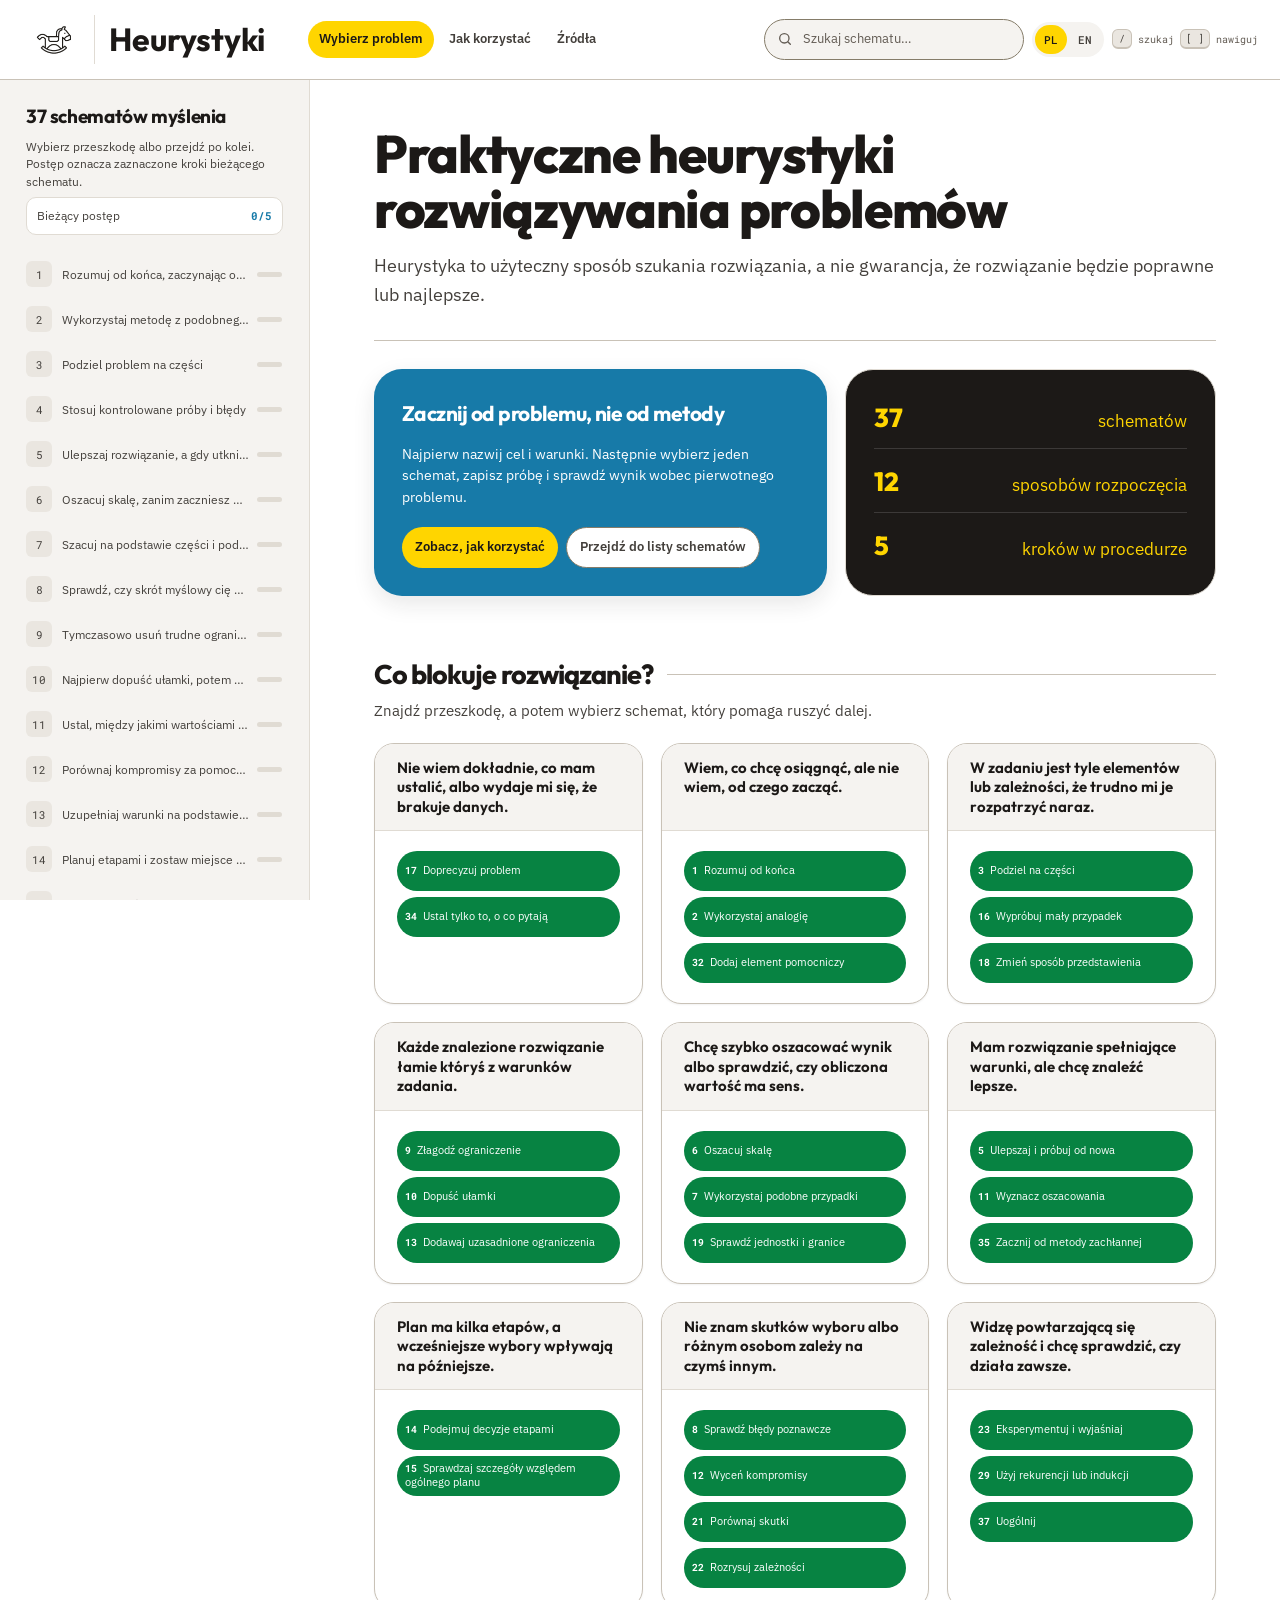
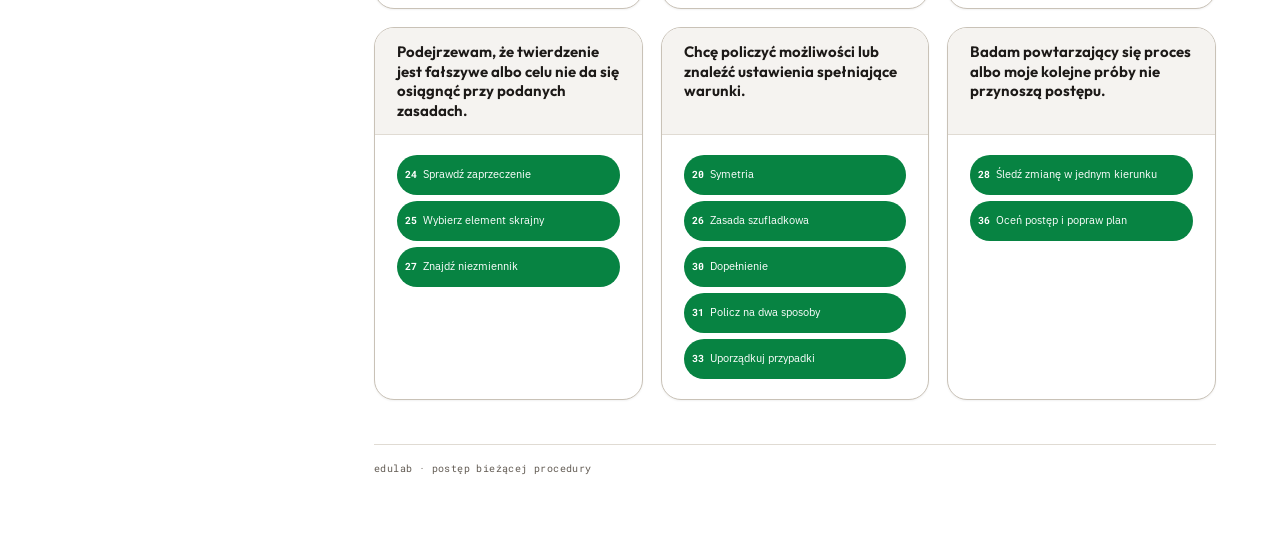
==== commit effb50dc: "style: unify reader cards and improve interface contrast" ====
--- a/index.html
+++ b/index.html
@@ -5,9 +5,11 @@
 <meta name="viewport" content="width=device-width, initial-scale=1">
 <meta name="description" content="Praktyczny przewodnik po heurystykach rozwiązywania problemów.">
 <title>Heurystyki | edulab</title>
+<link rel="preconnect" href="https://fonts.googleapis.com">
+<link rel="preconnect" href="https://fonts.gstatic.com" crossorigin>
+<link rel="stylesheet" href="https://fonts.googleapis.com/css2?family=Outfit:wght@400;500;600;700;800&family=IBM+Plex+Sans:wght@400;500;600;700&family=Roboto+Mono:wght@400;500&display=swap">
 <style>
 /* ─── Edulab tokens ─── */
-@import url('https://fonts.googleapis.com/css2?family=Outfit:wght@400;500;600;700;800&family=IBM+Plex+Sans:wght@400;500;600;700&family=Roboto+Mono:wght@400;500&display=swap');
 :root {
   --font-display: 'Outfit', 'IBM Plex Sans', system-ui, sans-serif;
   --font-sans: 'IBM Plex Sans', system-ui, -apple-system, sans-serif;
@@ -35,11 +37,12 @@
   --green-soft: #078342;
   --green-ink: #FFFFFF;
   --red: #E5322D;
+  --red-600: #C92823;
   --red-soft: #C92823;
   --red-line: #E5322D;
   --red-ink: #FFFFFF;
   --yellow-line: #FFD500;
-  --link: #1E8FC2;
+  --link: #177AA8;
   --overlay: rgba(28, 25, 23, .36);
   --shadow-sm: 0 1px 2px rgba(33, 30, 26, .06);
   --shadow-md: 0 8px 22px rgba(33, 30, 26, .10);
@@ -67,7 +70,7 @@
 body { margin: 0; min-width: 0; min-height: 100vh; background: var(--paper); color: var(--ink); font-family: var(--font-sans); line-height: 1.55; }
 button, input, textarea { font: inherit; }
 button { color: inherit; }
-button:focus-visible, a:focus-visible, input:focus-visible, textarea:focus-visible { outline: none; box-shadow: var(--focus-ring); }
+button:focus-visible, a:focus-visible, input:focus-visible, textarea:focus-visible { outline: 3px solid transparent; outline-offset: 2px; box-shadow: var(--focus-ring); }
 a { color: var(--link); text-decoration-thickness: 1px; text-underline-offset: 3px; }
 h1, h2, h3, h4, p { margin: 0; }
 code { font-family: var(--font-mono); font-size: .9em; background: var(--paper-3); padding: .1em .32em; border-radius: var(--r-xs); }
@@ -78,7 +81,7 @@
 .muted { color: var(--ink-3); }
 
 /* ─── Header ─── */
-.app-header { position: sticky; top: 0; z-index: 30; display: flex; align-items: center; gap: 16px; height: var(--header-h); padding: 0 22px; background: rgba(255, 255, 255, .85); backdrop-filter: blur(12px); -webkit-backdrop-filter: blur(12px); border-bottom: 1px solid var(--line); }
+.app-header { position: sticky; top: 0; z-index: 30; display: flex; align-items: center; gap: 16px; height: var(--header-h); padding: 0 22px; background: var(--paper); border-bottom: 1px solid var(--line-2); }
 .brand { display: flex; align-items: center; min-width: 270px; }
 .edu-logo { display: block; width: 64px; height: 64px; margin-right: -6px; object-fit: contain; }
 .brand-app-name { margin-left: 14px; padding-left: 14px; border-left: 1px solid var(--line); color: var(--ink); font-family: var(--font-display); font-size: var(--brand-title-size); font-weight: 700; white-space: nowrap; }
@@ -88,8 +91,8 @@
 .header-nav button:hover { background: var(--paper-2); color: var(--ink); }
 .header-nav button[aria-current="page"] { background: var(--yellow); color: var(--yellow-ink); }
 .header-tools { display: flex; align-items: center; gap: 8px; margin-left: auto; min-width: 0; }
-.search { display: flex; align-items: center; gap: 8px; min-width: 148px; width: min(27vw, 260px); padding: 8px 12px; background: var(--paper-2); border: 1px solid transparent; border-radius: var(--r-pill); }
-.search:focus-within { border-color: var(--line-2); box-shadow: var(--focus-ring); }
+.search { display: flex; align-items: center; gap: 8px; min-width: 148px; width: min(27vw, 260px); padding: 8px 12px; background: var(--paper-2); border: 1px solid var(--line-strong); border-radius: var(--r-pill); }
+.search:focus-within { outline: 3px solid transparent; box-shadow: var(--focus-ring); }
 .search svg { flex: none; width: 16px; height: 16px; color: var(--ink-3); }
 .search input { min-width: 0; width: 100%; border: 0; outline: 0; background: transparent; color: var(--ink); font-size: 13px; }
 .search input::placeholder { color: var(--ink-3); }
@@ -108,7 +111,7 @@
 .sidebar-head h2 { font-family: var(--font-display); font-size: 19px; font-weight: 700; letter-spacing: -.02em; }
 .sidebar-head p { color: var(--ink-2); font-size: 12px; line-height: 1.42; }
 .sidebar-progress { display: flex; align-items: center; justify-content: space-between; gap: 8px; padding: 9px 10px; background: var(--surface); border: 1px solid var(--line); border-radius: var(--r-sm); color: var(--ink-2); font-size: 12px; }
-.sidebar-progress strong { color: var(--blue); font-family: var(--font-mono); font-size: 11px; }
+.sidebar-progress strong { color: var(--blue-600); font-family: var(--font-mono); font-size: 11px; }
 .sidebar-nav { display: none; gap: 4px; margin: 0 0 17px; padding: 12px 10px; border: 1px solid var(--line); border-radius: var(--r-md); background: var(--surface); }
 .sidebar-nav button { padding: 8px 9px; border: 0; border-radius: var(--r-sm); background: transparent; color: var(--ink-2); cursor: pointer; font-size: 13px; font-weight: 600; text-align: left; }
 .sidebar-nav button:hover { background: var(--paper-2); color: var(--ink); }
@@ -129,9 +132,9 @@
 /* ─── Main panel ─── */
 .main { min-width: 0; overflow: hidden; }
 .main-inner { width: 100%; margin: 0; padding: 46px clamp(22px, 5vw, 68px) 80px; }
-.content-intro { display: grid; gap: 20px; max-width: none; }
-.content-intro h1 { font-family: var(--font-display); font-size: clamp(31px, 4.4vw, 56px); font-weight: 800; letter-spacing: -.045em; line-height: 1.01; }
-.content-intro .lead { max-width: none; color: var(--ink-2); font-size: 17px; line-height: 1.58; }
+.content-intro { display: grid; gap: 14px; max-width: none; padding-bottom: 30px; border-bottom: 1px solid var(--line-2); text-align: left; }
+.content-intro h1 { font-family: var(--font-display); font-size: clamp(2.3rem, 5vw, 3.3rem); font-weight: 800; letter-spacing: -.025em; line-height: 1.05; color: var(--ink); }
+.content-intro .lead { max-width: none; color: var(--ink-2); font-size: 1.15rem; line-height: 1.6; }
 .home-banner { display: grid; grid-template-columns: minmax(0, 1.1fr) minmax(250px, .9fr); gap: 18px; margin-top: 28px; }
 .home-callout { display: grid; gap: 14px; padding: 28px; background: var(--blue-soft); color: var(--blue-ink); border: 0; border-radius: var(--r-xl); box-shadow: var(--shadow-md); }
 .home-callout h2, .chooser-heading h2 { font-family: var(--font-display); font-size: 21px; font-weight: 700; letter-spacing: -.025em; }
@@ -140,24 +143,27 @@
 .home-actions { display: flex; flex-wrap: wrap; gap: 8px; margin-top: 4px; }
 .primary-btn, .secondary-btn { padding: 9px 13px; border-radius: var(--r-pill); cursor: pointer; font-size: 13px; font-weight: 600; }
 .primary-btn { border: 0; background: var(--yellow); color: var(--yellow-ink); }
-.secondary-btn { border: 1px solid var(--line-2); background: var(--surface); color: var(--ink-2); }
+.secondary-btn { border: 1px solid var(--line-strong); background: var(--surface); color: var(--ink-2); }
 .primary-btn:hover { background: var(--yellow-600); }
 .secondary-btn:hover { background: var(--paper-2); }
 .home-stats { display: grid; align-content: center; gap: 13px; padding: 28px; background: var(--ink); color: var(--yellow); border: 1px solid var(--line); border-radius: var(--r-xl); }
-.stat-row { display: flex; align-items: baseline; justify-content: space-between; gap: 12px; padding-bottom: 10px; border-bottom: 1px solid var(--line); }
+.stat-row { display: flex; align-items: baseline; justify-content: space-between; gap: 12px; padding-bottom: 10px; border-bottom: 1px solid color-mix(in srgb, var(--paper) 14%, transparent); }
 .stat-row:last-child { padding-bottom: 0; border-bottom: 0; }
 .stat-row strong { font-family: var(--font-display); font-size: 26px; font-weight: 800; }
 .stat-row span { color: inherit; font-size: var(--stats-label-size); text-align: right; }
 .section-block { margin-top: 64px; }
-.section-head { display: flex; align-items: end; justify-content: space-between; gap: 15px; margin-bottom: 20px; }
+.section-head { display: flex; align-items: center; gap: 14px; margin-bottom: 10px; }
+.section-head::after { content: ""; flex: 1; height: 1px; background: var(--line-2); }
 .section-head h2 { font-family: var(--font-display); font-size: 27px; font-weight: 750; letter-spacing: -.035em; line-height: 1.1; }
-.section-head p { color: var(--ink-3); font-size: 13px; }
+.section-lead { margin-bottom: 20px; color: var(--ink-2); font-size: 15px; }
 
 /* ─── Chooser ─── */
 .chooser-grid { display: grid; grid-template-columns: repeat(3, minmax(0, 1fr)); gap: 18px; }
-.obstacle-card { display: grid; gap: 14px; min-width: 0; padding: 22px; background: var(--surface); border: 1px solid var(--line); border-radius: var(--r-lg); box-shadow: var(--shadow-sm); }
-.obstacle-card:hover { border-color: var(--line-2); box-shadow: var(--shadow-md); }
+.obstacle-card { display: grid; grid-row: span 2; grid-template-rows: subgrid; gap: 0; min-width: 0; overflow: hidden; background: var(--surface); border: 1px solid var(--line-2); border-radius: var(--r-lg); box-shadow: var(--shadow-sm); }
+.obstacle-card:hover { box-shadow: var(--shadow-md); }
+.obstacle-card .card-head { align-items: flex-start; }
 .obstacle-card h3 { color: var(--ink); font-family: var(--font-display); font-size: 15px; font-weight: 650; line-height: 1.3; }
+.obstacle-card .card-body { flex: 1; }
 .recommendations { display: grid; grid-template-columns: minmax(0, 1fr); min-width: 0; align-content: start; gap: 6px; }
 .recommendation { width: var(--scheme-pill-width); max-width: 100%; height: var(--scheme-pill-height); min-width: 0; padding: 6px 8px; border: 0; border-radius: var(--r-pill); background: var(--green-soft); color: var(--green-ink); cursor: pointer; font-size: 11px; line-height: 1.25; text-align: left; }
 .chooser-grid[data-pill-sizing] .recommendation { width: max-content; max-width: none; height: auto; white-space: nowrap; }
@@ -167,58 +173,64 @@
 /* ─── Scheme reader ─── */
 .reader-back { display: inline-flex; align-items: center; gap: 6px; padding: 0; border: 0; background: transparent; color: var(--link); cursor: pointer; font-size: 13px; font-weight: 600; }
 .reader-back svg { width: 15px; height: 15px; }
-.reader-header { display: grid; gap: 14px; max-width: none; margin-top: 24px; }
-.reader-header h1 { font-family: var(--font-display); font-size: clamp(29px, 4vw, 47px); font-weight: 800; letter-spacing: -.045em; line-height: 1.03; }
+.reader-header { display: grid; gap: 14px; max-width: none; margin-top: 24px; padding-bottom: 30px; border-bottom: 1px solid var(--line-2); }
+.reader-header h1 { color: var(--ink); font-family: var(--font-display); font-size: clamp(2.3rem, 5vw, 3.3rem); font-weight: 800; letter-spacing: -.025em; line-height: 1.05; }
 .reader-header .description { max-width: none; color: var(--ink-2); font-size: var(--reader-text-size); line-height: 1.6; }
-.scheme-example { display: grid; gap: 12px; margin-top: 24px; padding: 24px; border: 1px solid var(--line); border-radius: var(--r-lg); background: var(--paper-2); }
+.scheme-example { margin-top: 24px; overflow: hidden; border: 1px solid var(--line-2); border-radius: var(--r-lg); background: var(--surface); box-shadow: var(--shadow-sm); }
 .scheme-example h2 { font-family: var(--font-display); font-size: var(--example-title-size); }
 .scheme-example p { color: var(--ink-2); font-size: var(--reader-text-size); line-height: 1.6; }
 .reader-meta { display: flex; flex-wrap: wrap; gap: 7px; margin-top: 3px; }
 .meta-chip { padding: 5px 9px; border-radius: var(--r-pill); background: var(--paper-2); color: var(--ink-2); font-family: var(--font-mono); font-size: 10px; letter-spacing: .04em; }
 .reader-grid { display: grid; grid-template-columns: minmax(0, 1.25fr) minmax(250px, .75fr); gap: 24px; align-items: start; margin-top: 36px; }
-.card { min-width: 0; padding: 28px; background: var(--surface); border: 1px solid var(--line); border-radius: var(--r-xl); box-shadow: var(--shadow-md); }
-.card-heading { display: flex; align-items: center; justify-content: space-between; gap: 12px; margin-bottom: 17px; }
-.card-heading h2 { font-family: var(--font-display); font-size: 20px; font-weight: 700; letter-spacing: -.025em; }
-.progress-count { color: var(--green); font-family: var(--font-mono); font-size: 11px; font-weight: 500; white-space: nowrap; }
-.progress-track { height: 7px; margin: -6px 0 20px; overflow: hidden; border-radius: var(--r-pill); background: var(--paper-3); }
+.card { display: flex; flex-direction: column; min-width: 0; padding: 0; overflow: hidden; background: var(--surface); border: 1px solid var(--line-2); border-radius: var(--r-xl); box-shadow: var(--shadow-md); }
+.card-head { display: flex; align-items: center; justify-content: space-between; gap: 12px; padding: 14px 22px; background: var(--paper-2); border-bottom: 1px solid var(--line); }
+.card-head h2 { color: var(--ink); font-family: var(--font-display); font-size: 20px; font-weight: 700; letter-spacing: -.025em; line-height: 1.2; }
+.card-body { flex: 1; padding: 20px 22px; }
+.card-foot { padding: 14px 22px; border-top: 1px dashed var(--line-2); }
+.progress-count { color: var(--green-600); font-family: var(--font-mono); font-size: 11px; font-weight: 500; white-space: nowrap; }
+.progress-track { height: 7px; margin: 0 0 18px; overflow: hidden; border-radius: var(--r-pill); background: var(--paper-3); }
 .progress-track i { display: block; width: 0; height: 100%; border-radius: inherit; background: var(--green); transition: width .2s ease; }
 .procedure-list { display: grid; gap: 9px; margin: 0; padding: 0; list-style: none; counter-reset: procedure; }
 .procedure-item { display: grid; grid-template-columns: 31px minmax(0, 1fr); gap: 9px; align-items: start; padding: 10px 11px; border-radius: var(--r-sm); background: var(--paper-2); }
 .procedure-item::before { counter-increment: procedure; content: counter(procedure); display: grid; place-items: center; width: 27px; height: 27px; border-radius: var(--r-pill); background: var(--paper-3); color: var(--ink-2); font-family: var(--font-mono); font-size: 11px; }
 .procedure-item:has(input:checked) { background: var(--green-soft); color: var(--green-ink); }
-.procedure-item:has(input:checked)::before { background: var(--green); color: var(--green-ink); }
+.procedure-item:has(input:checked)::before { background: var(--paper); color: var(--green-600); }
 .step-label { display: grid; grid-template-columns: 19px minmax(0, 1fr); gap: 8px; align-items: start; color: var(--ink); font-size: 14px; line-height: 1.45; cursor: pointer; }
 .procedure-item:has(input:checked) .step-label { color: inherit; }
 .step-label input { width: 16px; height: 16px; margin: 2px 0 0; accent-color: var(--green); }
 .reader-side { display: grid; gap: 13px; align-content: start; }
-.reader-side .card { padding: 24px; }
-.card-label { margin-bottom: 8px; color: var(--ink-3); font-family: var(--font-mono); font-size: 10px; font-weight: 500; letter-spacing: .13em; text-transform: uppercase; }
+.reader-side .card.caution { padding: 22px 24px; }
+.card-label { margin: 0; color: var(--ink); font-family: var(--font-mono); font-size: 10px; font-weight: 500; letter-spacing: .13em; text-transform: uppercase; }
 .side-text { color: var(--ink-2); font-size: 14px; line-height: 1.55; }
 .caution { background: var(--yellow-soft); border: 0; color: var(--yellow-ink); }
+.caution .card-label { margin-bottom: 8px; }
 .caution .card-label, .caution .side-text { color: inherit; }
 .sources-text { color: var(--ink-2); font-size: 13px; line-height: 1.55; }
-.notes-card { display: grid; gap: 9px; margin-top: 20px; }
+.notes-card { margin-top: 20px; }
 .notes-card textarea { width: 100%; min-height: 124px; resize: vertical; padding: 12px 13px; border: 1px solid var(--line-strong); border-radius: var(--r-sm); background: var(--paper); color: var(--ink); font-size: 14px; line-height: 1.5; }
 .notes-card textarea::placeholder { color: var(--ink-3); }
 .notes-footer { display: flex; align-items: center; justify-content: space-between; gap: 9px; flex-wrap: wrap; color: var(--ink-3); font-size: 11px; }
 .notes-actions { display: flex; flex-wrap: wrap; gap: 7px; }
-.notes-actions button { padding: 6px 9px; border: 1px solid var(--line-2); border-radius: var(--r-pill); background: var(--surface); color: var(--ink-2); cursor: pointer; font-size: 11px; font-weight: 600; }
+.notes-actions button { padding: 6px 9px; border: 1px solid var(--line-strong); border-radius: var(--r-pill); background: var(--surface); color: var(--ink-2); cursor: pointer; font-size: 11px; font-weight: 600; }
 .notes-actions button:hover { background: var(--paper-2); }
 
 /* ─── Long-form guide and sources ─── */
 .longform { max-width: none; }
-.longform > h1 { font-family: var(--font-display); font-size: clamp(31px, 4.2vw, 50px); font-weight: 800; letter-spacing: -.045em; line-height: 1.04; }
-.longform > .lede { max-width: none; margin-top: 16px; color: var(--ink-2); font-size: 16px; line-height: 1.6; }
+.longform > h1 { color: var(--ink); font-family: var(--font-display); font-size: clamp(2.3rem, 5vw, 3.3rem); font-weight: 800; letter-spacing: -.025em; line-height: 1.05; }
+.longform > .lede { max-width: none; margin-top: 14px; padding-bottom: 30px; border-bottom: 1px solid var(--line-2); color: var(--ink-2); font-size: 1.15rem; line-height: 1.6; }
 .markdown-block { margin-top: 28px; }
-.markdown-block h2 { margin: 42px 0 13px; font-family: var(--font-display); font-size: 28px; font-weight: 750; letter-spacing: -.035em; line-height: 1.12; }
+.markdown-block h2 { display: flex; align-items: center; gap: 14px; margin: 42px 0 13px; font-family: var(--font-display); font-size: 28px; font-weight: 750; letter-spacing: -.035em; line-height: 1.12; }
+.markdown-block h2::after { content: ""; flex: 1; min-width: 0; height: 1px; background: var(--line-2); }
 .markdown-block h3 { margin: 25px 0 9px; color: var(--ink); font-family: var(--font-display); font-size: 19px; font-weight: 700; line-height: 1.2; }
 .markdown-block p { margin: 0 0 12px; color: var(--ink-2); font-size: 15px; line-height: 1.65; }
 .markdown-block ul, .markdown-block ol { margin: 8px 0 17px; padding-left: 24px; color: var(--ink-2); }
 .markdown-block li { margin: 5px 0; padding-left: 3px; font-size: 15px; line-height: 1.58; }
 .markdown-block strong { color: var(--ink); }
-.markdown-block table { width: 100%; margin: 16px 0 22px; border-collapse: separate; border-spacing: 0; overflow: hidden; border: 1px solid var(--line); border-radius: var(--r-md); font-size: 13px; }
+.markdown-block table { width: 100%; margin: 16px 0 22px; border-collapse: separate; border-spacing: 0; overflow: hidden; border: 1px solid var(--line-2); border-radius: var(--r-md); font-size: 13px; }
 .markdown-block th, .markdown-block td { padding: 11px 13px; border-bottom: 1px solid var(--line); vertical-align: top; text-align: left; }
-.markdown-block th { background: var(--paper-2); color: var(--ink); font-family: var(--font-display); font-size: 12px; font-weight: 700; }
+.markdown-block th { background: var(--paper-3); border-bottom-color: var(--line-2); color: var(--ink); font-family: var(--font-mono); font-size: 12px; font-weight: 500; letter-spacing: .08em; text-transform: uppercase; }
+.markdown-block tbody tr:nth-child(even) td { background: var(--paper-2); }
+.markdown-block td:first-child { color: var(--ink); font-weight: 600; }
 .markdown-block tr:last-child td { border-bottom: 0; }
 .markdown-block td { color: var(--ink-2); }
 .markdown-block blockquote { margin: 18px 0; padding: 16px 20px; border: 0; border-radius: var(--r-md); background: var(--yellow-soft); color: var(--yellow-ink); }
@@ -226,13 +238,13 @@
 .source-review { padding-bottom: 12px; }
 .source-review > h3 { scroll-margin-top: calc(var(--header-h) + 18px); padding-top: 8px; }
 .source-review .source-anchor { display: block; height: 0; scroll-margin-top: calc(var(--header-h) + 18px); }
-.verification { margin-top: 40px; padding: 18px; background: var(--paper-2); border: 1px solid var(--line); border-radius: var(--r-lg); }
+.verification { margin-top: 40px; padding: 18px; background: var(--surface); border: 1px solid var(--line-2); border-radius: var(--r-lg); }
 .verification summary { cursor: pointer; color: var(--ink); font-family: var(--font-display); font-weight: 700; }
 .verification-results { display: grid; gap: 7px; margin-top: 14px; }
 .verification-results li { display: flex; gap: 8px; color: var(--ink-2); font-size: 12px; line-height: 1.4; }
-.verification-results .pass { color: var(--green); }
-.verification-results .fail { color: var(--red); }
-.verify-btn { margin-top: 13px; padding: 7px 11px; border: 1px solid var(--line-2); border-radius: var(--r-pill); background: var(--surface); cursor: pointer; font-size: 12px; font-weight: 600; }
+.verification-results .pass { color: var(--green-600); }
+.verification-results .fail { color: var(--red-600); }
+.verify-btn { margin-top: 13px; padding: 7px 11px; border: 1px solid var(--line-strong); border-radius: var(--r-pill); background: var(--surface); cursor: pointer; font-size: 12px; font-weight: 600; }
 .storage-warning { margin: 12px 0 0; padding: 12px 14px; border: 0; border-radius: var(--r-md); background: var(--red-soft); color: var(--red-ink); font-size: 12px; line-height: 1.45; }
 .footer-note { margin-top: 44px; padding-top: 16px; border-top: 1px solid var(--line); color: var(--ink-3); font-family: var(--font-mono); font-size: 10px; letter-spacing: .04em; }
 
@@ -267,10 +279,9 @@
   .main-inner { padding: 28px 16px 60px; }
   .home-banner, .chooser-grid { grid-template-columns: 1fr; }
   .section-block { margin-top: 38px; }
-  .section-head { display: grid; gap: 5px; }
-  .content-intro h1, .reader-header h1, .longform > h1 { font-size: clamp(30px, 10vw, 42px); }
   .reader-side { grid-template-columns: 1fr; }
-  .card { padding: 17px; }
+  .card-head, .card-body, .card-foot { padding-inline: 16px; }
+  .reader-side .card.caution { padding: 17px; }
   .markdown-block table { display: block; overflow-x: auto; }
   .markdown-block th, .markdown-block td { min-width: 180px; }
 }
@@ -319,7 +330,6 @@
 <div class="workspace">
   <aside class="sidebar" id="sidebar" aria-label="Lista schematów" data-aria-label="sidebarLabel">
     <div class="sidebar-head">
-      <p class="kicker" data-ui="sidebarKicker">Biblioteka</p>
       <h2 data-ui="sidebarTitle">37 schematów myślenia</h2>
       <p data-ui="sidebarText">Wybierz przeszkodę albo przejdź po kolei. Postęp oznacza zaznaczone kroki bieżącego schematu.</p>
       <div class="sidebar-progress"><span data-ui="sidebarProgressLabel">Bieżący postęp</span><strong id="sidebarProgress">0/5</strong></div>
@@ -626,6 +636,12 @@
   element.textContent = text || '';
   return element;
 }
+function cardZone(className, child) {
+  const zone = document.createElement('div');
+  zone.className = className;
+  zone.appendChild(child);
+  return zone;
+}
 function inlineElement(tag, text, className) {
   const element = document.createElement(tag);
   if (className) element.className = className;
@@ -847,12 +863,12 @@
   section.className = 'section-block';
   const heading = document.createElement('div'); heading.className = 'section-head';
   heading.appendChild(textElement('h2', t('homeSection')));
-  heading.appendChild(textElement('p', t('homeSectionText')));
   section.appendChild(heading);
+  section.appendChild(textElement('p', t('homeSectionText'), 'section-lead'));
   const grid = document.createElement('div'); grid.className = 'chooser-grid';
   current.chooser.forEach(row => {
     const card = document.createElement('article'); card.className = 'obstacle-card';
-    card.appendChild(textElement('h3', row.obstacle));
+    card.appendChild(cardZone('card-head', textElement('h3', row.obstacle)));
     const recommendations = document.createElement('div'); recommendations.className = 'recommendations';
     row.recommendations.forEach(recommendation => {
       const button = document.createElement('button'); button.type = 'button'; button.className = 'recommendation'; button.dataset.openScheme = String(recommendation.id);
@@ -861,7 +877,7 @@
       button.appendChild(document.createTextNode(recommendation.label));
       recommendations.appendChild(button);
     });
-    card.appendChild(recommendations); grid.appendChild(card);
+    card.appendChild(cardZone('card-body', recommendations)); grid.appendChild(card);
   });
   section.appendChild(grid); refs.mainInner.appendChild(section);
   refs.mainInner.appendChild(textElement('p', 'edulab · ' + t('progressMeaning'), 'footer-note'));
@@ -888,15 +904,15 @@
   example.className = 'scheme-example'; example.dataset.component = 'scheme-example'; example.dataset.scheme = String(scheme.id);
   example.setAttribute('aria-labelledby', 'exampleHeading');
   const exampleHeading = textElement('h2', t('example')); exampleHeading.id = 'exampleHeading';
-  example.appendChild(exampleHeading); example.appendChild(inlineElement('p', scheme.example));
+  example.appendChild(cardZone('card-head', exampleHeading)); example.appendChild(cardZone('card-body', inlineElement('p', scheme.example)));
   refs.mainInner.appendChild(example);
   const grid = document.createElement('div'); grid.className = 'reader-grid';
   const procedure = document.createElement('section'); procedure.className = 'card';
-  const heading = document.createElement('div'); heading.className = 'card-heading';
+  const heading = document.createElement('div'); heading.className = 'card-heading card-head';
   heading.appendChild(textElement('h2', t('procedure')));
   heading.appendChild(textElement('span', schemeCompleted(scheme.id) + '/5 ' + t('progressDone'), 'progress-count'));
   procedure.appendChild(heading);
-  const track = document.createElement('div'); track.className = 'progress-track'; const fill = document.createElement('i'); fill.style.width = (schemeCompleted(scheme.id) * 20) + '%'; track.appendChild(fill); procedure.appendChild(track);
+  const track = document.createElement('div'); track.className = 'progress-track'; const fill = document.createElement('i'); fill.style.width = (schemeCompleted(scheme.id) * 20) + '%'; track.appendChild(fill); const procedureBody = cardZone('card-body', track);
   const list = document.createElement('ol'); list.className = 'procedure-list';
   const checked = Array.isArray(state.steps[String(scheme.id)]) ? state.steps[String(scheme.id)] : [false, false, false, false, false];
   scheme.steps.slice(0, 5).forEach((step, index) => {
@@ -906,16 +922,16 @@
     label.appendChild(checkbox); label.appendChild(inlineElement('span', step));
     item.appendChild(label); list.appendChild(item);
   });
-  procedure.appendChild(list); grid.appendChild(procedure);
+  procedureBody.appendChild(list); procedure.appendChild(procedureBody); grid.appendChild(procedure);
   const side = document.createElement('aside'); side.className = 'reader-side';
-  const uses = document.createElement('section'); uses.className = 'card'; uses.appendChild(textElement('p', t('usefulFor'), 'card-label')); uses.appendChild(inlineElement('p', scheme.uses, 'side-text')); side.appendChild(uses);
+  const uses = document.createElement('section'); uses.className = 'card'; uses.appendChild(cardZone('card-head', textElement('p', t('usefulFor'), 'card-label'))); uses.appendChild(cardZone('card-body', inlineElement('p', scheme.uses, 'side-text'))); side.appendChild(uses);
   const caution = document.createElement('section'); caution.className = 'card caution'; caution.appendChild(textElement('p', t('caution'), 'card-label')); caution.appendChild(inlineElement('p', scheme.caution, 'side-text')); side.appendChild(caution);
-  const source = document.createElement('section'); source.className = 'card'; source.appendChild(textElement('p', t('sources'), 'card-label')); source.appendChild(inlineElement('p', scheme.sources, 'sources-text')); side.appendChild(source);
+  const source = document.createElement('section'); source.className = 'card'; source.appendChild(cardZone('card-head', textElement('p', t('sources'), 'card-label'))); source.appendChild(cardZone('card-body', inlineElement('p', scheme.sources, 'sources-text'))); side.appendChild(source);
   grid.appendChild(side); refs.mainInner.appendChild(grid);
   const notes = document.createElement('section'); notes.className = 'card notes-card';
-  notes.appendChild(textElement('h2', t('notes')));
-  const textarea = document.createElement('textarea'); textarea.id = 'notes'; textarea.dataset.scheme = String(scheme.id); textarea.maxLength = 50000; textarea.placeholder = t('notesPlaceholder'); textarea.value = typeof state.notes[String(scheme.id)] === 'string' ? state.notes[String(scheme.id)] : ''; textarea.setAttribute('aria-label', t('notes')); notes.appendChild(textarea);
-  const noteFooter = document.createElement('div'); noteFooter.className = 'notes-footer';
+  notes.appendChild(cardZone('card-head', textElement('h2', t('notes'))));
+  const textarea = document.createElement('textarea'); textarea.id = 'notes'; textarea.dataset.scheme = String(scheme.id); textarea.maxLength = 50000; textarea.placeholder = t('notesPlaceholder'); textarea.value = typeof state.notes[String(scheme.id)] === 'string' ? state.notes[String(scheme.id)] : ''; textarea.setAttribute('aria-label', t('notes')); notes.appendChild(cardZone('card-body', textarea));
+  const noteFooter = document.createElement('div'); noteFooter.className = 'notes-footer card-foot';
   noteFooter.appendChild(textElement('span', t('notesSaved')));
   const noteActions = document.createElement('div'); noteActions.className = 'notes-actions';
   const copy = document.createElement('button'); copy.type = 'button'; copy.id = 'copyNotes'; copy.textContent = t('copyNotes'); noteActions.appendChild(copy);
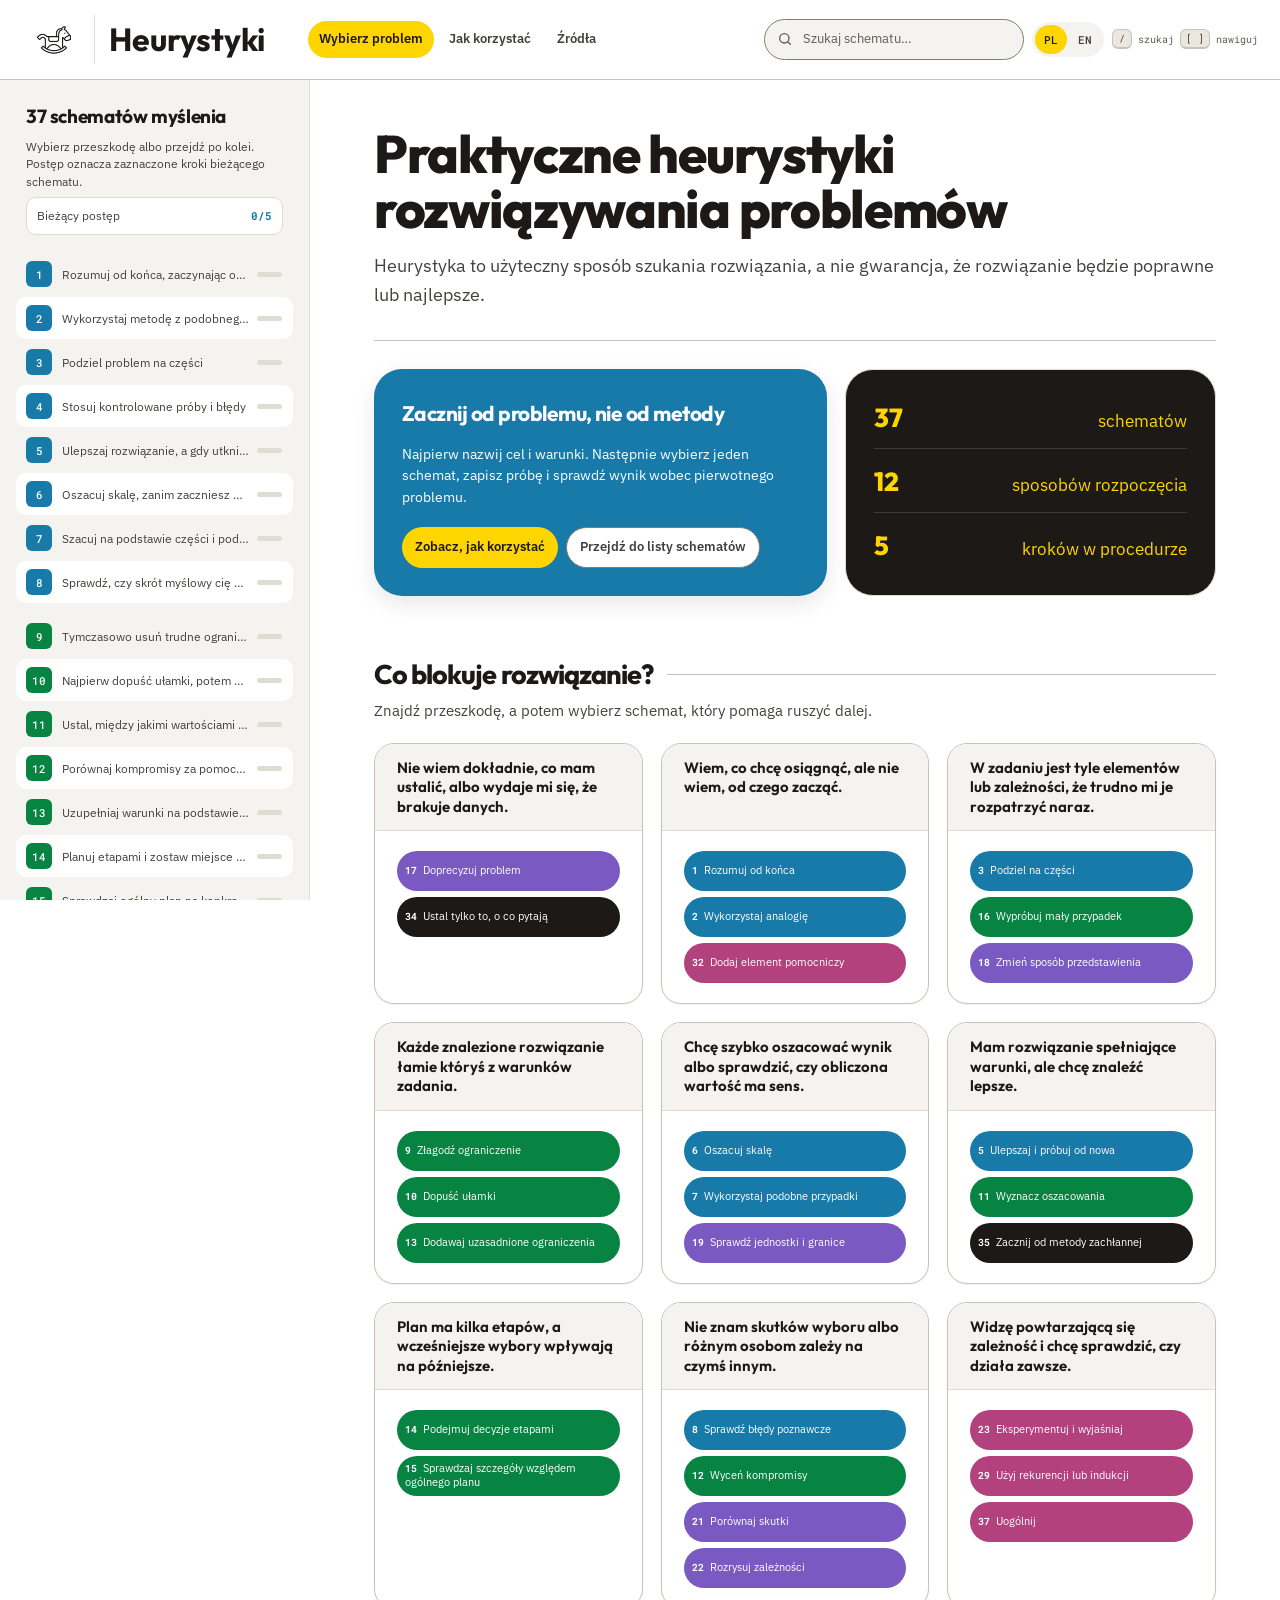
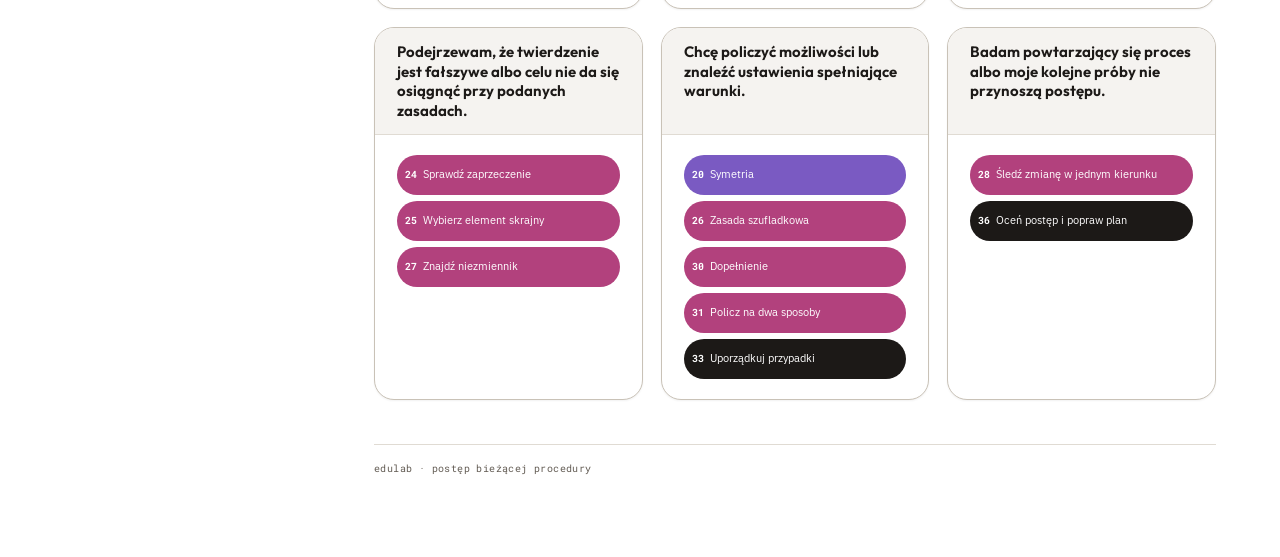
==== commit ad6c2766: "style: colour scheme families, zebra sidebar, split long text Colour each scheme by its primary sour" ====
--- a/index.html
+++ b/index.html
@@ -299,6 +299,50 @@
   }
 }
 .scheme-example p { white-space: pre-line; }
+
+/* ─── Scheme families: colour by primary source (S1-S5) ─── */
+:root {
+  --play-berry: #C6478B; --play-grape: #7A5AC2;
+  --fam-s1: var(--blue-soft);  --fam-s1-ink: var(--blue-ink);
+  --fam-s2: var(--green-soft); --fam-s2-ink: var(--green-ink);
+  --fam-s3: var(--play-grape); --fam-s3-ink: var(--paper);
+  --fam-s4: color-mix(in srgb, var(--play-berry) 88%, var(--ink)); --fam-s4-ink: var(--paper);
+  --fam-s5: var(--ink);        --fam-s5-ink: var(--paper);
+}
+[data-family="s1"] { --fam: var(--fam-s1); --fam-ink: var(--fam-s1-ink); }
+[data-family="s2"] { --fam: var(--fam-s2); --fam-ink: var(--fam-s2-ink); }
+[data-family="s3"] { --fam: var(--fam-s3); --fam-ink: var(--fam-s3-ink); }
+[data-family="s4"] { --fam: var(--fam-s4); --fam-ink: var(--fam-s4-ink); }
+[data-family="s5"] { --fam: var(--fam-s5); --fam-ink: var(--fam-s5-ink); }
+
+/* Sidebar: zebra rows, a gap between families, family-coloured numbers, active row = yellow */
+.scheme-list { gap: 2px; }
+.scheme-link.is-alt { background: var(--paper); }
+.scheme-link:hover, .scheme-link.is-alt:hover { background: var(--paper-3); }
+.scheme-link[data-family-start="true"] { margin-top: 10px; }
+.scheme-number { background: var(--fam, var(--paper-3)); color: var(--fam-ink, var(--ink-2)); font-weight: 500; }
+.scheme-link[aria-current="true"], .scheme-link[aria-current="true"].is-alt { background: var(--yellow); border-color: var(--yellow); box-shadow: none; }
+.scheme-link[aria-current="true"] .scheme-number { background: var(--fam); color: var(--fam-ink); }
+.scheme-link[aria-current="true"] .scheme-name { color: var(--yellow-ink); }
+.scheme-link[aria-current="true"] .scheme-meter { background: color-mix(in srgb, var(--ink) 18%, transparent); }
+
+/* Home: recommendation pills take their scheme's family colour */
+.recommendation[data-family] { background: var(--fam); color: var(--fam-ink); }
+.recommendation[data-family]:hover { background: color-mix(in srgb, var(--fam) 82%, var(--ink)); color: var(--fam-ink); }
+
+/* Scheme view: family chip, coloured example head, family step numbers */
+.family-chip { display: inline-flex; align-items: center; padding: 5px 10px; border-radius: var(--r-pill); background: var(--fam); color: var(--fam-ink); font-family: var(--font-mono); font-size: 10px; letter-spacing: .04em; }
+.scheme-example[data-family] .card-head { background: var(--fam); border-bottom-color: transparent; }
+.scheme-example[data-family] .card-head h2 { color: var(--fam-ink); }
+.reader-grid[data-family] .procedure-item::before { background: var(--fam); color: var(--fam-ink); }
+
+/* Break the long text blocks: first sentence as a lead, example as paragraphs */
+.reader-header .description { display: grid; gap: 10px; max-width: 75ch; }
+.reader-header .description-lead { color: var(--ink); font-size: calc(var(--reader-text-size) * 1.12); font-weight: 500; line-height: 1.5; }
+.reader-header .description-rest { color: var(--ink-2); font-size: var(--reader-text-size); line-height: 1.65; }
+.scheme-example .card-body { display: grid; gap: 12px; }
+.scheme-example .card-body p { max-width: 75ch; }
+.scheme-example .card-body p.example-task { max-width: none; padding: 14px 16px; border-radius: var(--r-md); background: var(--paper-2); color: var(--ink); }
 </style>
 </head>
 <body data-menu="closed">
@@ -648,6 +692,35 @@
   appendInline(element, text || '');
   return element;
 }
+function familyOf(scheme) {
+  const match = /\[S(\d)\]/.exec(scheme && scheme.sources ? scheme.sources : '');
+  return match ? 's' + match[1] : 's1';
+}
+function familyName(family) {
+  const current = model[state.lang] || model.pl;
+  const match = new RegExp('^###\\s+' + family.toUpperCase() + '\\s+(.+)$', 'm').exec(current && current.sourcesChunk ? current.sourcesChunk : '');
+  return match ? plainInline(match[1]) : family.toUpperCase();
+}
+function descriptionElement(text) {
+  // First sentence becomes the lead; the separating space stays in the DOM so textContent is unchanged.
+  const wrapper = document.createElement('div');
+  wrapper.className = 'description';
+  const value = String(text || '');
+  const match = /^([\s\S]*?[.!?…])(\s+)(?=[A-ZĄĆĘŁŃÓŚŹŻ„"(])/.exec(value);
+  if (!match || match[0].length >= value.length) { wrapper.appendChild(inlineElement('p', value, 'description-lead')); return wrapper; }
+  wrapper.appendChild(inlineElement('p', match[1] + match[2], 'description-lead'));
+  wrapper.appendChild(inlineElement('p', value.slice(match[0].length), 'description-rest'));
+  return wrapper;
+}
+function exampleBody(text) {
+  // One <p> per paragraph; the original blank-line separators stay as text nodes so textContent is unchanged.
+  const fragment = document.createDocumentFragment();
+  String(text || '').split(/(\n\s*\n)/).forEach((part, index) => {
+    if (index % 2 === 1) { fragment.appendChild(document.createTextNode(part)); return; }
+    if (part) fragment.appendChild(inlineElement('p', part, index === 0 ? 'example-task' : ''));
+  });
+  return fragment;
+}
 function schemeById(id) {
   const current = model[state.lang] || model.pl;
   return current.schemes.find(item => item.id === Number(id)) || null;
@@ -791,6 +864,7 @@
     link.type = 'button';
     link.className = 'scheme-link';
     link.dataset.schemeId = String(scheme.id);
+    link.dataset.family = familyOf(scheme);
     link.hidden = Boolean(query && !haystack.includes(query));
     link.setAttribute('aria-current', state.view === 'scheme' && state.selected === scheme.id ? 'true' : 'false');
     link.title = scheme.title;
@@ -804,6 +878,12 @@
     meter.appendChild(fill);
     link.appendChild(meter);
     refs.schemeList.appendChild(link);
+  });
+  let previousFamily = null;
+  [...refs.schemeList.querySelectorAll('.scheme-link')].filter(item => !item.hidden).forEach((item, index) => {
+    item.classList.toggle('is-alt', index % 2 === 1);
+    item.dataset.familyStart = String(previousFamily !== null && item.dataset.family !== previousFamily);
+    previousFamily = item.dataset.family;
   });
   const visible = [...refs.schemeList.querySelectorAll('.scheme-link')].some(item => !item.hidden);
   refs.sidebarEmpty.hidden = visible || !query;
@@ -871,7 +951,7 @@
     card.appendChild(cardZone('card-head', textElement('h3', row.obstacle)));
     const recommendations = document.createElement('div'); recommendations.className = 'recommendations';
     row.recommendations.forEach(recommendation => {
-      const button = document.createElement('button'); button.type = 'button'; button.className = 'recommendation'; button.dataset.openScheme = String(recommendation.id);
+      const button = document.createElement('button'); button.type = 'button'; button.className = 'recommendation'; button.dataset.openScheme = String(recommendation.id); button.dataset.family = familyOf(schemeById(recommendation.id));
       const number = textElement('b', String(recommendation.id) + ' ');
       button.appendChild(number);
       button.appendChild(document.createTextNode(recommendation.label));
@@ -890,23 +970,25 @@
   const back = document.createElement('button'); back.type = 'button'; back.className = 'reader-back'; back.dataset.nav = 'home';
   const arrow = document.createElementNS('http://www.w3.org/2000/svg', 'svg'); arrow.setAttribute('viewBox', '0 0 24 24'); arrow.setAttribute('fill', 'none'); arrow.setAttribute('stroke', 'currentColor'); arrow.setAttribute('stroke-width', '2'); arrow.innerHTML = '<path d="m15 18-6-6 6-6"></path>'; back.appendChild(arrow); back.appendChild(document.createTextNode(t('backHome')));
   refs.mainInner.appendChild(back);
-  const header = document.createElement('header'); header.className = 'reader-header';
+  const family = familyOf(scheme);
+  const header = document.createElement('header'); header.className = 'reader-header'; header.dataset.family = family;
   header.appendChild(textElement('h1', scheme.title));
-  const explanation = inlineElement('p', scheme.description, 'description');
+  const explanation = descriptionElement(scheme.description);
   explanation.dataset.component = 'scheme-explanation';
   header.appendChild(explanation);
   const meta = document.createElement('div'); meta.className = 'reader-meta';
+  meta.appendChild(textElement('span', family.toUpperCase() + ' · ' + familyName(family), 'family-chip'));
   meta.appendChild(textElement('span', t('selectedScheme') + ' ' + scheme.id, 'meta-chip'));
   meta.appendChild(textElement('span', t('progressMeaning'), 'meta-chip'));
   meta.appendChild(textElement('span', scheme.id + ' / 37', 'meta-chip'));
   header.appendChild(meta); refs.mainInner.appendChild(header);
   const example = document.createElement('section');
-  example.className = 'scheme-example'; example.dataset.component = 'scheme-example'; example.dataset.scheme = String(scheme.id);
+  example.className = 'scheme-example'; example.dataset.component = 'scheme-example'; example.dataset.scheme = String(scheme.id); example.dataset.family = family;
   example.setAttribute('aria-labelledby', 'exampleHeading');
   const exampleHeading = textElement('h2', t('example')); exampleHeading.id = 'exampleHeading';
-  example.appendChild(cardZone('card-head', exampleHeading)); example.appendChild(cardZone('card-body', inlineElement('p', scheme.example)));
+  example.appendChild(cardZone('card-head', exampleHeading)); example.appendChild(cardZone('card-body', exampleBody(scheme.example)));
   refs.mainInner.appendChild(example);
-  const grid = document.createElement('div'); grid.className = 'reader-grid';
+  const grid = document.createElement('div'); grid.className = 'reader-grid'; grid.dataset.family = family;
   const procedure = document.createElement('section'); procedure.className = 'card';
   const heading = document.createElement('div'); heading.className = 'card-heading card-head';
   heading.appendChild(textElement('h2', t('procedure')));
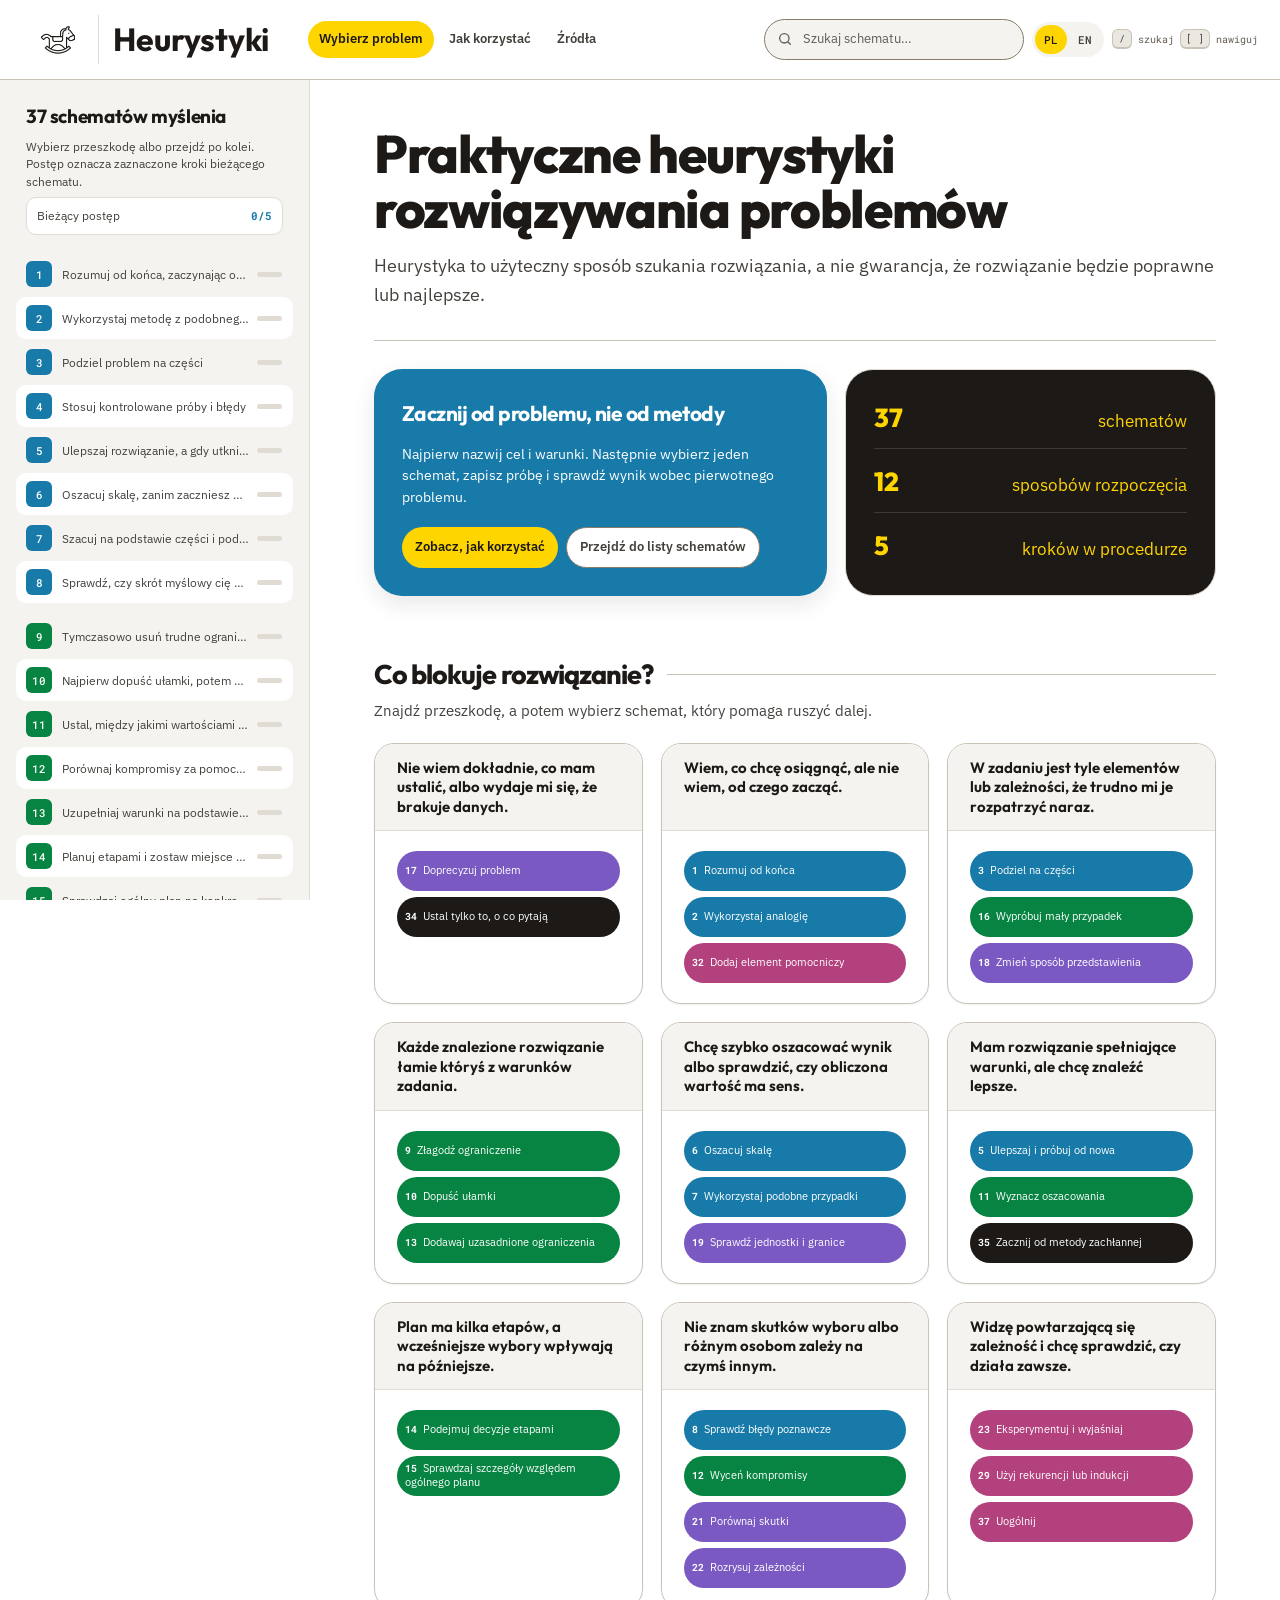
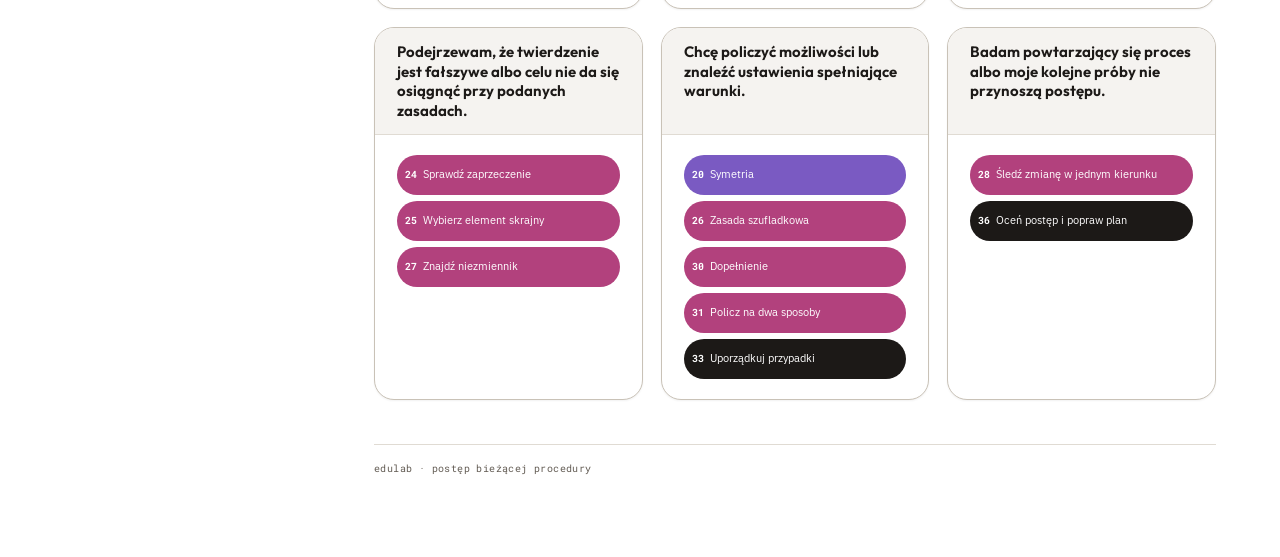
==== commit f3e5d21c: "feat: clickable brand with about view, colour guide and sources - Brand (logo + name) is now a butto" ====
--- a/index.html
+++ b/index.html
@@ -343,6 +343,52 @@
 .scheme-example .card-body { display: grid; gap: 12px; }
 .scheme-example .card-body p { max-width: 75ch; }
 .scheme-example .card-body p.example-task { max-width: none; padding: 14px 16px; border-radius: var(--r-md); background: var(--paper-2); color: var(--ink); }
+/* ─── Brand button and about view ─── */
+.brand { padding: 4px 12px 4px 4px; border: 0; border-radius: var(--r-md); background: transparent; color: inherit; cursor: pointer; text-align: left; }
+.brand:hover { background: var(--paper-2); }
+.about-grid { display: grid; grid-template-columns: repeat(2, minmax(0, 1fr)); gap: 18px; margin-top: 28px; }
+.about-grid .card-body { display: grid; gap: 14px; align-content: start; }
+.about-grid .side-text { font-size: 15px; }
+.about-steps { display: grid; grid-template-columns: repeat(3, minmax(0, 1fr)); gap: 18px; margin: 0; padding: 0; list-style: none; counter-reset: about-step; }
+.about-step { display: grid; gap: 8px; align-content: start; padding: 22px; border-radius: var(--r-lg); background: var(--paper-2); }
+.about-step::before { counter-increment: about-step; content: counter(about-step); display: grid; place-items: center; width: 34px; height: 34px; border-radius: var(--r-pill); background: var(--yellow); color: var(--yellow-ink); font-family: var(--font-mono); font-size: 13px; font-weight: 500; }
+.about-step h3 { font-family: var(--font-display); font-size: 18px; font-weight: 700; line-height: 1.25; }
+.about-step p { color: var(--ink-2); font-size: 15px; line-height: 1.55; }
+.about-actions { margin-top: 28px; }
+/* About: colour tones (logic sets data-tone, palette lives here) */
+[data-tone="yellow"] { --tone: var(--yellow); --tone-ink: var(--yellow-ink); }
+[data-tone="blue"] { --tone: var(--blue-soft); --tone-ink: var(--blue-ink); }
+[data-tone="green"] { --tone: var(--green-soft); --tone-ink: var(--green-ink); }
+[data-tone="red"] { --tone: var(--red-soft); --tone-ink: var(--red-ink); }
+[data-tone="ink"] { --tone: var(--ink); --tone-ink: var(--yellow); }
+.about-grid .card[data-tone] { background: var(--tone); border-color: transparent; color: var(--tone-ink); }
+.about-grid .card[data-tone] .card-head { background: color-mix(in srgb, var(--tone) 82%, var(--ink)); border-bottom-color: transparent; }
+.about-grid .card[data-tone] h2, .about-grid .card[data-tone] .side-text { color: inherit; }
+.about-step[data-tone] { background: var(--tone); color: var(--tone-ink); box-shadow: var(--shadow-md); }
+.about-step[data-tone]::before { background: var(--paper); color: var(--ink); }
+.about-step[data-tone] h3, .about-step[data-tone] p { color: inherit; }
+@media (max-width: 768px) { .brand { padding: 0; } .about-grid, .about-steps { grid-template-columns: 1fr; } }
+/* ─── Guide, sources and scheme side cards: colour ─── */
+.markdown-block .guide-callout[data-tone] { margin: 0 0 18px; padding: 22px 26px; border-radius: var(--r-lg); background: var(--tone); color: var(--tone-ink); font-size: 17px; line-height: 1.6; box-shadow: var(--shadow-md); }
+.markdown-block .chooser-table th { background: var(--ink); border-bottom-color: var(--ink); color: var(--yellow); }
+.chooser-table .recommendations { display: flex; flex-wrap: wrap; gap: 6px; }
+.chooser-table .recommendation { width: max-content; max-width: 100%; height: auto; }
+.markdown-block ul.guide-examples { display: grid; grid-template-columns: repeat(3, minmax(0, 1fr)); gap: 18px; padding: 0; list-style: none; }
+.markdown-block .guide-examples li { margin: 0; padding: 20px 22px; border-radius: var(--r-lg); background: var(--tone); color: var(--tone-ink); box-shadow: var(--shadow-md); }
+.markdown-block .guide-examples li strong { display: block; margin-bottom: 6px; color: inherit; font-family: var(--font-display); font-size: 17px; }
+.markdown-block ul.worksheet-list { display: grid; grid-template-columns: repeat(3, minmax(0, 1fr)); gap: 10px; padding: 0; list-style: none; counter-reset: worksheet; }
+.markdown-block .worksheet-list li { display: flex; align-items: center; gap: 10px; margin: 0; padding: 12px 14px; border-radius: var(--r-md); background: var(--paper-2); }
+.markdown-block .worksheet-list li::before { counter-increment: worksheet; content: counter(worksheet); flex: none; display: grid; place-items: center; width: 28px; height: 28px; border-radius: var(--r-pill); background: var(--yellow); color: var(--yellow-ink); font-family: var(--font-mono); font-size: 11px; }
+.source-card { margin: 0 0 20px; }
+.source-card .card-head { background: var(--fam); border-bottom-color: transparent; }
+.markdown-block .source-card h3 { margin: 0; color: var(--fam-ink); }
+.source-card .card-body > :last-child { margin-bottom: 0; }
+.reader-side .card[data-tone] .card-head { background: var(--tone); border-bottom-color: transparent; }
+.reader-side .card[data-tone] .card-label { color: var(--tone-ink); }
+.reader-side .source-ref-card .card-head { background: var(--fam); border-bottom-color: transparent; }
+.reader-side .source-ref-card .card-label { color: var(--fam-ink); }
+@media (max-width: 1100px) { .markdown-block ul.guide-examples { grid-template-columns: 1fr; } .markdown-block ul.worksheet-list { grid-template-columns: repeat(2, minmax(0, 1fr)); } }
+@media (max-width: 768px) { .markdown-block ul.worksheet-list { grid-template-columns: 1fr; } }
 </style>
 </head>
 <body data-menu="closed">
@@ -350,10 +396,10 @@
   <button class="menu-btn" id="menuBtn" aria-label="Otwórz menu" aria-expanded="false">
     <svg viewBox="0 0 24 24" fill="none" stroke="currentColor" stroke-width="2" stroke-linecap="round" aria-hidden="true"><path d="M4 7h16M4 12h16M4 17h16"></path></svg>
   </button>
-  <div class="brand" aria-label="edulab">
+  <button class="brand" id="brandBtn" type="button" data-nav="about" aria-label="Heurystyki – o stronie" data-aria-label="brandLabel">
     <img class="edu-logo" alt="edulab" src="[data-uri]">
     <span class="brand-app-name" data-ui="brandTitle">Heurystyki</span>
-  </div>
+  </button>
   <nav class="header-nav" aria-label="Główna nawigacja" data-aria-label="headerNavLabel">
     <button id="homeBtn" type="button" data-nav="home" data-ui="navHome">Wybierz problem</button>
     <button id="guideBtn" type="button" data-nav="guide" data-ui="navGuide">Jak korzystać</button>
@@ -383,6 +429,7 @@
       <button type="button" data-nav="home" data-ui="navHome">Wybierz problem</button>
       <button type="button" data-nav="guide" data-ui="navGuide">Jak korzystać</button>
       <button type="button" data-nav="sources" data-ui="navSources">Źródła</button>
+      <button type="button" data-nav="about" data-ui="navAbout">O stronie</button>
     </nav>
     <nav id="schemeList" class="scheme-list" aria-label="Schematy" data-aria-label="schemeListLabel"></nav>
     <p id="sidebarEmpty" class="sidebar-empty" hidden data-ui="searchEmpty">Brak schematów dla tego wyszukiwania.</p>
@@ -399,7 +446,7 @@
 const GUIDE_DATA = JSON.parse(document.getElementById('guide-data').textContent);
 const STORAGE_KEY = 'heuristics-co-state-v1';
 const LANGS = ['pl', 'en'];
-const VALID_VIEWS = ['home', 'scheme', 'guide', 'sources'];
+const VALID_VIEWS = ['home', 'scheme', 'guide', 'sources', 'about'];
 const UI = {
   pl: {
     brandTitle: 'Heurystyki', navHome: 'Wybierz problem', navGuide: 'Jak korzystać', navSources: 'Źródła',
@@ -423,7 +470,18 @@
     verifyTitle: 'Kontrola dokumentu', verifyButton: 'Uruchom kontrolę', verifyWaiting: 'Kontrola nie została jeszcze uruchomiona.',
     sourceNote: 'Linki prowadzą do lokalnych dokumentów źródłowych.', selectedScheme: 'wybrany schemat',
     mobileMenuOpen: 'Otwórz menu', mobileMenuClose: 'Zamknij menu', schemeOpened: 'Otwarto schemat',
-    viewHome: 'Wybór przeszkody', viewGuide: 'Jak korzystać', viewSources: 'Przegląd źródeł'
+    viewHome: 'Wybór przeszkody', viewGuide: 'Jak korzystać', viewSources: 'Przegląd źródeł',
+    navAbout: 'O stronie', brandLabel: 'Heurystyki – o stronie', aboutKicker: 'O stronie',
+    aboutTitle: 'Co zrobić, gdy utkniesz w zadaniu',
+    aboutLead: 'Ta strona zbiera 37 heurystyk, czyli sposobów szukania rozwiązania, gdy nie wiadomo, od czego zacząć. Każdy sposób ma krótkie wyjaśnienie, przykład i procedurę w pięciu krokach. Całość jest po polsku i po angielsku.',
+    aboutWhatTitle: 'Czym jest heurystyka',
+    aboutWhatText: 'To sposób szukania rozwiązania. Pomaga ruszyć z miejsca, ale nie gwarantuje poprawnej ani najlepszej odpowiedzi. Dlatego wynik zawsze trzeba sprawdzić.',
+    aboutWhoTitle: 'Dla kogo',
+    aboutWhoText: 'Strona jest dla uczniów i studentów, którzy utknęli w zadaniu albo chcą sprawniej rozwiązywać problemy. Pomoże też nauczycielom, którzy uczą rozwiązywania problemów na lekcjach i zajęciach.',
+    aboutStepsTitle: 'Jak korzystać w trzech krokach',
+    aboutStep1Title: 'Jaki masz problem?', aboutStep1Text: 'Na stronie głównej wybierz trudność, która cię blokuje, albo wyszukaj schemat po nazwie.',
+    aboutStep2Title: 'Przejdź przez procedurę', aboutStep2Text: 'Przeczytaj wyjaśnienie i przykład, a potem wykonuj kolejne kroki i odhaczaj je na bieżąco. Próby zapisuj w notatce.',
+    aboutStep3Title: 'Sprawdź wynik', aboutStep3Text: 'Zanim przyjmiesz odpowiedź, sprawdź, czy odpowiada na pierwotne pytanie i spełnia wszystkie warunki.'
   },
   en: {
     brandTitle: 'Heuristics', navHome: 'Choose a problem', navGuide: 'How to use', navSources: 'Sources',
@@ -447,7 +505,18 @@
     verifyTitle: 'Document check', verifyButton: 'Run check', verifyWaiting: 'The check has not run yet.',
     sourceNote: 'Links open local source documents.', selectedScheme: 'selected scheme',
     mobileMenuOpen: 'Open menu', mobileMenuClose: 'Close menu', schemeOpened: 'Opened scheme',
-    viewHome: 'Obstacle chooser', viewGuide: 'How to use', viewSources: 'Source review'
+    viewHome: 'Obstacle chooser', viewGuide: 'How to use', viewSources: 'Source review',
+    navAbout: 'About', brandLabel: 'Heuristics – about this site', aboutKicker: 'About this site',
+    aboutTitle: 'What to do when you get stuck on a problem',
+    aboutLead: 'This site collects 37 heuristics: ways to look for a solution when you do not know where to start. Each one has a short explanation, an example, and a five-step procedure. Everything is available in Polish and English.',
+    aboutWhatTitle: 'What a heuristic is',
+    aboutWhatText: 'A heuristic is a way to look for a solution. It helps you get moving, but it does not guarantee a correct or best answer. That is why you always check the result.',
+    aboutWhoTitle: 'Who it is for',
+    aboutWhoText: 'This site is for school and university students who are stuck on a problem or want to solve problems more effectively. It also helps teachers who teach problem solving in their lessons and classes.',
+    aboutStepsTitle: 'How to use it in three steps',
+    aboutStep1Title: 'What problem are you facing?', aboutStep1Text: 'On the home page, choose the difficulty that is blocking you, or search for a scheme by name.',
+    aboutStep2Title: 'Work through the procedure', aboutStep2Text: 'Read the explanation and the example, then do the steps one by one and tick them off. Record your attempts in the note.',
+    aboutStep3Title: 'Check the result', aboutStep3Text: 'Before you accept an answer, check that it answers the original question and meets every condition.'
   }
 };
 const state = {
@@ -951,11 +1020,7 @@
     card.appendChild(cardZone('card-head', textElement('h3', row.obstacle)));
     const recommendations = document.createElement('div'); recommendations.className = 'recommendations';
     row.recommendations.forEach(recommendation => {
-      const button = document.createElement('button'); button.type = 'button'; button.className = 'recommendation'; button.dataset.openScheme = String(recommendation.id); button.dataset.family = familyOf(schemeById(recommendation.id));
-      const number = textElement('b', String(recommendation.id) + ' ');
-      button.appendChild(number);
-      button.appendChild(document.createTextNode(recommendation.label));
-      recommendations.appendChild(button);
+      recommendations.appendChild(recommendationButton(recommendation));
     });
     card.appendChild(cardZone('card-body', recommendations)); grid.appendChild(card);
   });
@@ -1006,9 +1071,9 @@
   });
   procedureBody.appendChild(list); procedure.appendChild(procedureBody); grid.appendChild(procedure);
   const side = document.createElement('aside'); side.className = 'reader-side';
-  const uses = document.createElement('section'); uses.className = 'card'; uses.appendChild(cardZone('card-head', textElement('p', t('usefulFor'), 'card-label'))); uses.appendChild(cardZone('card-body', inlineElement('p', scheme.uses, 'side-text'))); side.appendChild(uses);
+  const uses = document.createElement('section'); uses.className = 'card'; uses.dataset.tone = 'ink'; uses.appendChild(cardZone('card-head', textElement('p', t('usefulFor'), 'card-label'))); uses.appendChild(cardZone('card-body', inlineElement('p', scheme.uses, 'side-text'))); side.appendChild(uses);
   const caution = document.createElement('section'); caution.className = 'card caution'; caution.appendChild(textElement('p', t('caution'), 'card-label')); caution.appendChild(inlineElement('p', scheme.caution, 'side-text')); side.appendChild(caution);
-  const source = document.createElement('section'); source.className = 'card'; source.appendChild(cardZone('card-head', textElement('p', t('sources'), 'card-label'))); source.appendChild(cardZone('card-body', inlineElement('p', scheme.sources, 'sources-text'))); side.appendChild(source);
+  const source = document.createElement('section'); source.className = 'card source-ref-card'; source.appendChild(cardZone('card-head', textElement('p', t('sources'), 'card-label'))); source.appendChild(cardZone('card-body', inlineElement('p', scheme.sources, 'sources-text'))); side.appendChild(source);
   grid.appendChild(side); refs.mainInner.appendChild(grid);
   const notes = document.createElement('section'); notes.className = 'card notes-card';
   notes.appendChild(cardZone('card-head', textElement('h2', t('notes'))));
@@ -1019,14 +1084,64 @@
   const copy = document.createElement('button'); copy.type = 'button'; copy.id = 'copyNotes'; copy.textContent = t('copyNotes'); noteActions.appendChild(copy);
   noteFooter.appendChild(noteActions); notes.appendChild(noteFooter); refs.mainInner.appendChild(notes);
 }
+function recommendationButton(recommendation) {
+  const button = document.createElement('button'); button.type = 'button'; button.className = 'recommendation'; button.dataset.openScheme = String(recommendation.id); button.dataset.family = familyOf(schemeById(recommendation.id));
+  button.appendChild(textElement('b', String(recommendation.id) + ' '));
+  button.appendChild(document.createTextNode(recommendation.label));
+  return button;
+}
+function decorateGuideIntro(block, current) {
+  const lead = block.querySelector(':scope > p');
+  if (lead) { lead.classList.add('guide-callout'); lead.dataset.tone = 'blue'; }
+  const table = block.querySelector('table');
+  if (!table) return;
+  table.classList.add('chooser-table');
+  [...table.querySelectorAll('tbody tr')].forEach((row, index) => {
+    const chooserRow = current.chooser[index];
+    const cell = row.children[1];
+    if (!chooserRow || !cell) return;
+    const pills = document.createElement('div'); pills.className = 'recommendations';
+    chooserRow.recommendations.forEach(recommendation => pills.appendChild(recommendationButton(recommendation)));
+    cell.replaceChildren(pills);
+  });
+}
+function decorateGuideApplication(block) {
+  // First list after the first h2 = worked examples, first list after the second h2 = note template.
+  const tones = ['blue', 'green', 'red'];
+  let section = -1;
+  let decorated = -1;
+  [...block.children].forEach(element => {
+    if (element.tagName === 'H2') { section += 1; return; }
+    if (element.tagName !== 'UL' || decorated === section) return;
+    decorated = section;
+    if (section === 0) { element.classList.add('guide-examples'); [...element.children].forEach((item, index) => { item.dataset.tone = tones[index % tones.length]; }); }
+    if (section === 1) element.classList.add('worksheet-list');
+  });
+}
+function groupSourceCards(block) {
+  const intro = block.querySelector(':scope > h2 + p');
+  if (intro) { intro.classList.add('guide-callout'); intro.dataset.tone = 'yellow'; }
+  [...block.querySelectorAll(':scope > h3')].forEach(heading => {
+    const match = /^S(\d)\b/.exec(heading.textContent.trim());
+    if (!match) return;
+    const card = document.createElement('section'); card.className = 'card source-card'; card.dataset.family = 's' + match[1];
+    heading.before(card);
+    card.appendChild(cardZone('card-head', heading));
+    const body = document.createElement('div'); body.className = 'card-body';
+    let node = card.nextElementSibling;
+    while (node && !node.matches('h2, h3, .source-anchor')) { const following = node.nextElementSibling; body.appendChild(node); node = following; }
+    card.appendChild(body);
+  });
+}
 function renderGuide() {
   const current = model[state.lang];
   clearMain();
   const wrapper = document.createElement('article'); wrapper.className = 'longform';
   wrapper.appendChild(textElement('h1', current.title));
   wrapper.appendChild(textElement('p', t('guideIntro'), 'lede'));
-  const intro = document.createElement('div'); intro.className = 'markdown-block'; renderMarkdown(intro, current.introChunk); wrapper.appendChild(intro);
-  const application = document.createElement('div'); application.className = 'markdown-block'; renderMarkdown(application, [current.combiningChunk, current.worksheetChunk].filter(Boolean).join('\n\n')); wrapper.appendChild(application);
+  // The chunk repeats the page title as '# ...'; the h1 above already shows it.
+  const intro = document.createElement('div'); intro.className = 'markdown-block'; renderMarkdown(intro, current.introChunk.replace(/^# .+\n+/, '')); decorateGuideIntro(intro, current); wrapper.appendChild(intro);
+  const application = document.createElement('div'); application.className = 'markdown-block'; renderMarkdown(application, [current.combiningChunk, current.worksheetChunk].filter(Boolean).join('\n\n')); decorateGuideApplication(application); wrapper.appendChild(application);
   appendVerification(wrapper);
   refs.mainInner.appendChild(wrapper);
 }
@@ -1036,9 +1151,44 @@
   const wrapper = document.createElement('article'); wrapper.className = 'longform source-review';
   wrapper.appendChild(textElement('h1', t('sourceReviews')));
   wrapper.appendChild(textElement('p', t('sourceIntro'), 'lede'));
-  const block = document.createElement('div'); block.className = 'markdown-block'; renderMarkdown(block, current.sourcesChunk); wrapper.appendChild(block);
+  const block = document.createElement('div'); block.className = 'markdown-block'; renderMarkdown(block, current.sourcesChunk); groupSourceCards(block); wrapper.appendChild(block);
   wrapper.appendChild(textElement('p', t('sourceNote'), 'footer-note'));
   appendVerification(wrapper);
+  refs.mainInner.appendChild(wrapper);
+}
+function renderAbout() {
+  clearMain();
+  const wrapper = document.createElement('article'); wrapper.dataset.component = 'about';
+  const intro = document.createElement('section'); intro.className = 'content-intro';
+  intro.appendChild(textElement('p', t('aboutKicker'), 'eyebrow'));
+  intro.appendChild(textElement('h1', t('aboutTitle')));
+  intro.appendChild(textElement('p', t('aboutLead'), 'lead'));
+  wrapper.appendChild(intro);
+  const grid = document.createElement('section'); grid.className = 'about-grid';
+  [['What', 'blue'], ['Who', 'green']].forEach(([key, tone]) => {
+    const card = document.createElement('article'); card.className = 'card'; card.dataset.tone = tone;
+    card.appendChild(cardZone('card-head', textElement('h2', t('about' + key + 'Title'))));
+    const body = cardZone('card-body', textElement('p', t('about' + key + 'Text'), 'side-text'));
+    card.appendChild(body); grid.appendChild(card);
+  });
+  wrapper.appendChild(grid);
+  const section = document.createElement('section'); section.className = 'section-block';
+  const heading = document.createElement('div'); heading.className = 'section-head';
+  heading.appendChild(textElement('h2', t('aboutStepsTitle')));
+  section.appendChild(heading);
+  const steps = document.createElement('ol'); steps.className = 'about-steps';
+  [[1, 'yellow'], [2, 'red'], [3, 'ink']].forEach(([number, tone]) => {
+    const item = document.createElement('li'); item.className = 'about-step'; item.dataset.tone = tone;
+    item.appendChild(textElement('h3', t('aboutStep' + number + 'Title'))); item.appendChild(textElement('p', t('aboutStep' + number + 'Text')));
+    steps.appendChild(item);
+  });
+  section.appendChild(steps);
+  const actions = document.createElement('div'); actions.className = 'home-actions about-actions';
+  [['home', 'primary-btn', 'navHome'], ['guide', 'secondary-btn', 'navGuide'], ['sources', 'secondary-btn', 'navSources']].forEach(([view, className, key]) => {
+    const button = document.createElement('button'); button.type = 'button'; button.className = className; button.dataset.nav = view; button.textContent = t(key);
+    actions.appendChild(button);
+  });
+  section.appendChild(actions); wrapper.appendChild(section);
   refs.mainInner.appendChild(wrapper);
 }
 function appendVerification(parent) {
@@ -1053,6 +1203,7 @@
   if (state.view === 'scheme') renderScheme();
   else if (state.view === 'guide') renderGuide();
   else if (state.view === 'sources') renderSources();
+  else if (state.view === 'about') renderAbout();
   else renderHome();
   updateRootContract(); updateHeader(); renderSidebar(); syncSidebarInteractivity();
 }
@@ -1141,7 +1292,8 @@
   } finally {
     probe.remove();
   }
-  const activePass = active.length === (state.view === 'scheme' ? 0 : 2) && active.every(button => {
+  const expectedActive = document.querySelectorAll('.header-nav button[data-nav="' + state.view + '"], .sidebar-nav button[data-nav="' + state.view + '"]').length;
+  const activePass = active.length === expectedActive && active.every(button => {
     const styles = getComputedStyle(button);
     return styles.backgroundColor === resolvedYellow && !styles.boxShadow.includes('inset');
   });
@@ -1180,6 +1332,8 @@
   const sidebarIds = sidebarItems.map(item => item.dataset.schemeId);
   add('sidebar contract', Boolean(document.getElementById('schemeList') && sidebarItems.length === 37 && new Set(sidebarIds).size === 37 && sidebarItems.every(item => /^(?:[1-9]|[12]\d|3[0-7])$/.test(item.dataset.schemeId))), 'all scheme buttons are discoverable');
   add('navigation contract', Boolean(document.getElementById('homeBtn') && document.getElementById('guideBtn') && document.getElementById('sourcesBtn') && document.getElementById('search')), 'primary controls exist');
+  const brand = document.getElementById('brandBtn');
+  add('about contract', Boolean(brand && brand.tagName === 'BUTTON' && brand.dataset.nav === 'about' && brand.getAttribute('aria-current') === (state.view === 'about' ? 'page' : 'false') && (state.view !== 'about' || (main && main.querySelector('[data-component="about"] h1')))), 'brand name is a button that opens the about view');
   add('language contract', document.querySelectorAll('[data-lang-choice="pl"], [data-lang-choice="en"]').length >= 2, 'Polish and English controls exist');
   const stateValid = safeStateShape(state);
   add('state shape', stateValid, 'current state is validated without repair');
@@ -1196,6 +1350,12 @@
   const explanationNode = main && main.querySelector('[data-component="scheme-explanation"]');
   const explanationPass = !expectedScheme || Boolean(selectedModel && validSchemeEntry(selectedModel) && exampleNode && exampleNode.dataset.scheme === expectedScheme && explanationNode && plainInline(explanationNode.textContent) === plainInline(selectedModel.description) && exampleNode.textContent.includes(plainInline(selectedModel.example)));
   add('explanation contract', explanationPass, 'focused scheme shows its complete explanation and illustrative example');
+  const currentModel = exposedModel && exposedModel[state.lang];
+  const expectedPills = currentModel && Array.isArray(currentModel.chooser) ? currentModel.chooser.reduce((sum, row) => sum + row.recommendations.length, 0) : -1;
+  const decorationPass = state.view === 'guide' ? Boolean(main && main.querySelectorAll('.chooser-table [data-open-scheme]').length === expectedPills && main.querySelectorAll('.guide-examples > li[data-tone]').length >= 3 && main.querySelector('.worksheet-list') && main.querySelectorAll('h1, h2').length === new Set([...main.querySelectorAll('h1, h2')].map(item => item.textContent.trim())).size)
+    : state.view === 'sources' ? Boolean(main && main.querySelectorAll('.source-card[data-family]').length === 5 && [1, 2, 3, 4, 5].every(id => { const anchor = document.getElementById('s' + id); return anchor && anchor.nextElementSibling && anchor.nextElementSibling.matches('.source-card[data-family="s' + id + '"]'); }))
+    : true;
+  add('view colour contract', decorationPass, 'guide: chooser pills, coloured examples, note template, no repeated headings; sources: five family cards behind their anchors');
   const styles = styleContract();
   add('style contract', styles.pass, styles.detail);
   return results;
